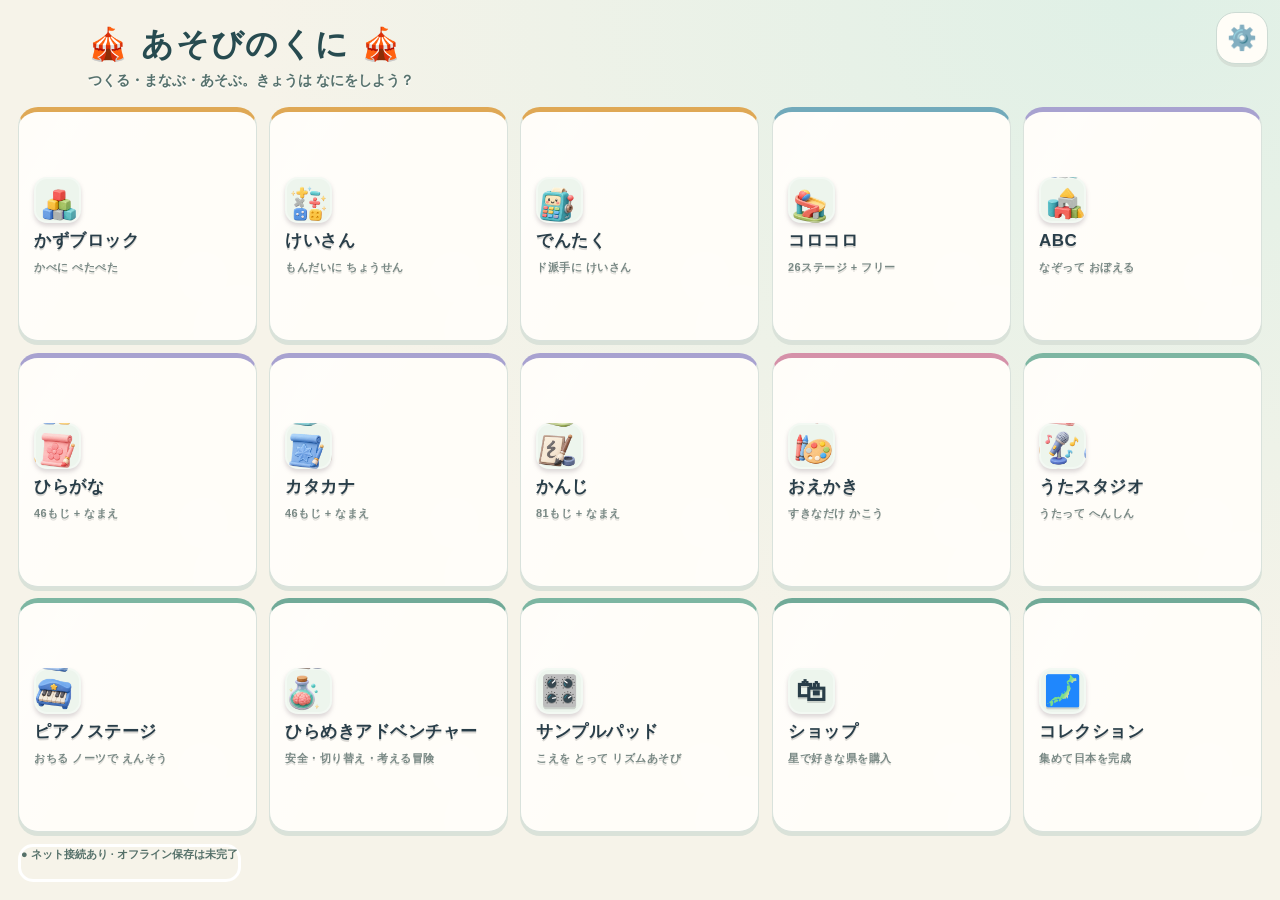
==== index.html @ 46c977f2 "Add files via upload 本体と音声を更新" ====
<!doctype html>
<html lang="ja">
<meta charset="utf-8">
<meta name="viewport" content="width=device-width,initial-scale=1,maximum-scale=1,user-scalable=no,viewport-fit=cover">
<meta name="apple-mobile-web-app-capable" content="yes">
<meta name="apple-mobile-web-app-status-bar-style" content="black-translucent">
<meta name="apple-mobile-web-app-title" content="あそびのくに">
<meta name="theme-color" content="#ff7a6e">
<link rel="manifest" href="manifest.webmanifest">
<link rel="apple-touch-icon" href="icon-180.png">
<link rel="icon" href="icon-192.png">
<title>あそびのくに</title>
<style>
*{margin:0;padding:0;box-sizing:border-box;-webkit-tap-highlight-color:transparent;-webkit-user-select:none;user-select:none;-webkit-touch-callout:none}
:root{--app-height:100dvh;--app-width:100vw}
html{width:100%;height:100%;overflow:hidden;background:#fdf6e3}
body{width:100%;height:100%;height:var(--app-height,100dvh);max-height:var(--app-height,100dvh);overflow:hidden;position:fixed;inset:0;touch-action:manipulation;background:#fdf6e3;
 font-family:"Hiragino Maru Gothic ProN","BIZ UDPGothic","Yu Gothic UI","Meiryo",sans-serif}
button{font-family:inherit;cursor:pointer}
canvas{touch-action:none}
.topbar,.stagerow,.art-side,.pn-songbar{touch-action:pan-x pan-y}
.cl-body,.ks-body,.uta-body,#oe-drawer,.kj-map-panel,.gallery-body,.brain-body{touch-action:pan-y}
.screen{position:absolute;inset:0;width:100%;height:100%;min-width:0;min-height:0;display:none;flex-direction:column;overflow:hidden}
.screen.active{display:flex}
/* ---- home ---- */
#scr-home{background:linear-gradient(160deg,#ffe082,#ffab91);align-items:center;justify-content:center;gap:18px}
.home-title{font-size:44px;color:#5d4037;font-weight:bold;text-shadow:0 3px 0 rgba(255,255,255,.8)}
.home-sub{font-size:19px;color:#6d4c37;font-weight:bold}
.home-grid{display:grid;grid-template-columns:repeat(4,1fr);gap:16px;width:min(940px,95%)}
@media(max-width:760px){.home-grid{grid-template-columns:1fr 1fr}}
.home-card{border:none;border-radius:24px;padding:18px 6px;font-size:19px;font-weight:bold;color:#fff;
 box-shadow:0 6px 0 rgba(0,0,0,.18);display:flex;flex-direction:column;align-items:center;gap:6px}
.home-card .big{font-size:44px;line-height:1.1}
.home-card:active{transform:translateY(4px);box-shadow:0 2px 0 rgba(0,0,0,.18)}
.home-settings{position:absolute;z-index:8;right:max(12px,env(safe-area-inset-right));top:max(12px,env(safe-area-inset-top));min-width:52px;min-height:52px;border:3px solid #fff;border-radius:19px;background:linear-gradient(#fff8c7,#ffc956);color:#66462d;font-size:24px;box-shadow:0 5px 0 #cf9630,0 9px 18px rgba(90,58,34,.18)}
.home-settings:active{transform:translateY(4px);box-shadow:0 1px 0 #cf9630}.settings-box{width:min(620px,94vw);max-height:90vh;overflow:auto;text-align:left}.settings-box h2{text-align:center;color:#654c78;margin-bottom:8px}.settings-lead{text-align:center;color:#7d7089;font-size:13px;margin-bottom:10px}.settings-row{display:grid;grid-template-columns:1fr auto;align-items:center;gap:12px;padding:12px 9px;border-top:1px solid #eadff0}.settings-row strong{display:block;color:#51445f;font-size:16px}.settings-row small{display:block;color:#8b7d94;margin-top:2px}.settings-toggle{min-width:132px;min-height:48px;border:3px solid #fff;border-radius:16px;background:linear-gradient(#e8ebef,#cbd1d9);color:#5b6070;font-weight:900;font-size:14px;box-shadow:0 4px 0 #9ba4b1}.settings-toggle.on{background:linear-gradient(#99f0d1,#4fc7a4);color:#174f45;box-shadow:0 4px 0 #2c9479}.settings-foot{text-align:center;margin-top:10px;color:#8b7d94;font-size:11px}.settings-actions{display:flex;justify-content:center;gap:8px;flex-wrap:wrap;margin-top:10px}
.home-net{position:absolute;z-index:8;left:max(10px,env(safe-area-inset-left));top:max(12px,env(safe-area-inset-top));min-height:38px;padding:7px 11px;border:3px solid #fff;border-radius:15px;background:rgba(255,255,255,.88);color:#426e67;font-size:11px;font-weight:900;box-shadow:0 4px 0 rgba(88,104,116,.2)}.home-net.offline{background:linear-gradient(#e9fbff,#aeeaf4);color:#315d72}.home-progress{position:absolute;z-index:4;right:6px;top:6px;padding:3px 7px;border:2px solid rgba(255,255,255,.88);border-radius:999px;background:rgba(49,31,77,.72);color:#fff778;font-size:10px;font-weight:900;text-shadow:none;box-shadow:0 2px 0 rgba(34,20,57,.28)}.home-card.recent{outline:5px solid #fff36a;outline-offset:2px}.home-card.recent:after{content:"つづき";z-index:5;width:auto;height:auto;right:auto;left:7px;bottom:6px;padding:3px 7px;border-radius:999px;background:#fff36a;color:#6a4074;font-size:10px;font-weight:900;text-shadow:none;box-shadow:0 2px 0 #c98a29}
.settings-parent{margin-top:11px;padding:13px;border:3px solid #e8dff0;border-radius:20px;background:linear-gradient(145deg,#fffdf5,#f5efff)}.settings-parent h3{color:#655077;text-align:center}.settings-parent p{margin:5px 0 10px;color:#82758f;font-size:12px;line-height:1.45}.settings-data-actions{display:flex;gap:8px;justify-content:center;flex-wrap:wrap}.settings-data-actions button{min-height:46px;padding:7px 12px;border:3px solid #fff;border-radius:15px;font-size:13px;font-weight:900;box-shadow:0 4px 0 #a9a0bc}.settings-data-save{background:linear-gradient(#a9f0df,#5fceb4);color:#285d55}.settings-data-load{background:linear-gradient(#ffe79c,#ffbd55);color:#704a27}.settings-data-load.ready{background:linear-gradient(#ff9fb4,#ff6886);color:#fff}.settings-data-status{min-height:18px;margin-top:9px;text-align:center;color:#755e85;font-size:11px;font-weight:800}.app-update{position:fixed;z-index:11000;left:50%;bottom:max(14px,env(safe-area-inset-bottom));display:flex;visibility:hidden;pointer-events:none;align-items:center;gap:10px;width:min(92vw,570px);padding:11px 13px;border:4px solid #fff;border-radius:22px;background:linear-gradient(135deg,#6550c9,#e45d9f);color:#fff;box-shadow:0 8px 0 #493592,0 18px 42px rgba(48,31,94,.38);transform:translate(-50%,140%);transition:transform .38s cubic-bezier(.2,.9,.25,1),visibility 0s linear .38s}.app-update.show{visibility:visible;pointer-events:auto;transform:translate(-50%,0);transition-delay:0s}.app-update strong{flex:1;font-size:14px;line-height:1.35}.app-update button{min-height:44px;padding:7px 13px;border:3px solid #fff;border-radius:15px;background:linear-gradient(#fff69a,#ffc64e);color:#654077;font-weight:900;box-shadow:0 3px 0 #b87524}
/* ---- common ---- */
.topbar{min-height:58px;display:flex;align-items:center;gap:10px;padding:6px 10px;flex-wrap:wrap;
 background:#fff;box-shadow:0 2px 6px rgba(0,0,0,.08);z-index:5}
.homebtn{font-size:24px;background:#ffd54f;border:none;border-radius:14px;padding:6px 14px;box-shadow:0 3px 0 rgba(0,0,0,.15)}
.homebtn:active{transform:translateY(2px);box-shadow:none}
.ttl{font-size:21px;font-weight:bold;color:#4e4237}
.spacer{flex:1}
.actbtn{border:none;border-radius:13px;padding:8px 13px;font-size:15px;font-weight:bold;background:#eceff1;box-shadow:0 3px 0 rgba(0,0,0,.12)}
.actbtn:active{transform:translateY(2px);box-shadow:none}
.stage{flex:1;position:relative;overflow:hidden}
canvas.fill{position:absolute;top:0;left:0;width:100%;height:100%;display:block}
.toolrow{display:flex;flex-wrap:wrap;gap:7px;padding:7px 9px;background:#fff;align-items:center;box-shadow:0 -2px 6px rgba(0,0,0,.06);z-index:5}
.tbtn{border:none;border-radius:14px;padding:6px 10px;font-size:13px;font-weight:bold;color:#555;background:#f1f3f4;
 box-shadow:0 3px 0 rgba(0,0,0,.10);display:flex;flex-direction:column;align-items:center;min-width:62px;line-height:1.2}
.tbtn .ico{font-size:23px}
.tbtn.sel{background:#ffd54f;color:#5d4037;outline:3px solid #ffa000}
.hidden{display:none!important}
/* ---- kazu ---- */
.kz-total{font-size:19px;color:#555;font-weight:bold}
#kz-num{font-size:30px;color:#e65100;padding:0 4px}
.expr{color:#8d6e63;font-size:15px;font-weight:bold}
.quizbtn{border:none;border-radius:14px;padding:9px 14px;font-size:16px;font-weight:bold;background:#ce93d8;color:#fff;box-shadow:0 3px 0 rgba(0,0,0,.15)}
.target{font-size:20px;color:#7b1fa2;font-weight:bold;min-width:10px}
/* ---- koro ---- */
.stars{font-size:21px;font-weight:bold;color:#f57f17}
.stagerow{display:flex;gap:7px;padding:6px 9px;background:#eef7fd;overflow-x:auto;align-items:center;z-index:4}
.stagechip{border:none;border-radius:12px;padding:8px 13px;font-size:14px;font-weight:bold;background:#fff;color:#456;box-shadow:0 2px 0 rgba(0,0,0,.1);white-space:nowrap}
.stagechip.sel{background:#ffd54f;outline:3px solid #ffa000;color:#5d4037}
/* ---- oekaki ---- */
.swatch{width:36px;height:36px;border-radius:50%;border:3px solid #fff;box-shadow:0 1px 3px rgba(0,0,0,.3)}
.swatch.sel{outline:4px solid #ff9800}
.szbtn{width:44px;height:44px;border-radius:12px;border:none;background:#f1f3f4;box-shadow:0 2px 0 rgba(0,0,0,.1);display:flex;align-items:center;justify-content:center}
.szbtn.sel{background:#ffd54f;outline:3px solid #ffa000}
.szdot{border-radius:50%;background:#555}
#oe-drawer{position:absolute;left:12px;right:12px;top:8px;background:#fff;border-radius:18px;box-shadow:0 8px 30px rgba(0,0,0,.25);
 padding:12px;display:grid;grid-template-columns:repeat(auto-fill,minmax(56px,1fr));gap:2px;max-height:72%;overflow-y:auto;touch-action:pan-y;z-index:10}
#oe-drawer button{font-size:33px;background:none;border:none;padding:5px;border-radius:10px}
#oe-drawer button:active{background:#ffe082}
/* ---- calc ---- */
.cl-body{flex:1;display:flex;flex-direction:column;align-items:center;justify-content:center;gap:14px;padding:12px;overflow-y:auto}
#cl-display{width:min(520px,94%);background:#263238;color:#aeea00;font-size:52px;font-weight:bold;text-align:right;
 padding:10px 18px;border-radius:16px;min-height:82px;font-variant-numeric:tabular-nums;overflow:hidden;letter-spacing:2px}
#cl-display.boom{animation:boom .55s}
@keyframes boom{0%{transform:scale(1)}30%{transform:scale(1.14) rotate(-2deg);color:#ffea00}60%{transform:scale(.95) rotate(2deg);color:#40c4ff}100%{transform:scale(1)}}
#cl-pad{display:grid;grid-template-columns:repeat(4,1fr);gap:10px;width:min(520px,94%)}
.clbtn{height:72px;font-size:33px;font-weight:bold;border:none;border-radius:16px;background:#fff;box-shadow:0 4px 0 rgba(0,0,0,.15);color:#37474f}
.clbtn:active{transform:translateY(3px);box-shadow:0 1px 0 rgba(0,0,0,.15)}
.clbtn.op{background:#ffb74d;color:#5d3a00}
.clbtn.eq{background:#66bb6a;color:#fff}
.clbtn.cl{background:#ef9a9a;color:#7f0000}
#cl-quiz{font-size:20px;font-weight:bold;color:#7b1fa2}
.shake{animation:shk .4s}
@keyframes shk{0%,100%{transform:translateX(0)}25%{transform:translateX(-7px)}75%{transform:translateX(7px)}}
/* ---- kazu quiz slots ---- */
.kz-slot{display:inline-block;width:20px;height:20px;border:2px dashed #ab47bc;border-radius:5px;margin:0 2px;vertical-align:-4px}
.kz-slot.on{background:#66bb6a;border:2px solid #388e3c}
.kz-over{color:#e53935;font-weight:bold}
/* ---- rush ---- */
#rush-instr{padding:10px 14px;font-size:26px;font-weight:bold;color:#fff;text-align:center;
 background:linear-gradient(90deg,#ef5350,#ff7043);text-shadow:0 2px 0 rgba(0,0,0,.15);line-height:1.3}
#rush-dom{position:absolute;top:0;left:0;right:0;bottom:0;display:flex;flex-direction:column;align-items:center;justify-content:center;gap:18px;padding:20px;pointer-events:none}
#rush-dom .rushrow{display:flex;flex-wrap:wrap;gap:16px;justify-content:center;pointer-events:none;max-width:92%}
.rushbtn{min-width:90px;min-height:88px;font-size:40px;font-weight:bold;border:none;border-radius:20px;background:#fff;
 box-shadow:0 5px 0 rgba(0,0,0,.15);color:#37474f;pointer-events:auto;padding:8px 16px}
.rushbtn:active{transform:translateY(3px);box-shadow:0 2px 0 rgba(0,0,0,.15)}
.rushbtn.ng{background:#eee;color:#bbb}
.rushbtn.okd{background:#a5d6a7;outline:4px solid #43a047}
.rushprompt{font-size:52px;font-weight:bold;color:#4e4237;text-align:center;pointer-events:none;line-height:1.3}
.rushprompt .shadowed{filter:brightness(0)}
#rush-bar{position:absolute;top:10px;left:50%;transform:translateX(-50%);width:56%;height:14px;background:#eee;border-radius:7px;overflow:hidden;pointer-events:none}
#rush-bar-in{height:100%;background:linear-gradient(90deg,#ffd54f,#ffb300);border-radius:7px;width:100%}
#rush-bar-lbl{position:absolute;top:6px;left:50%;transform:translateX(calc(-50% - 34%));font-size:13px;font-weight:bold;color:#b58900;pointer-events:none}
#rush-skip{position:absolute;right:14px;bottom:14px;z-index:6}
#rush-intro{position:absolute;top:0;left:0;right:0;bottom:0;display:flex;align-items:center;justify-content:center;
 background:rgba(255,255,255,.78);z-index:6;pointer-events:none}
#rush-intro-txt{font-size:42px;font-weight:bold;color:#d84315;text-align:center;line-height:1.4;padding:0 24px;
 animation:introzoom .75s;text-shadow:0 3px 0 rgba(255,255,255,.9)}
@keyframes introzoom{0%{transform:scale(.15) rotate(-6deg);opacity:0}55%{transform:scale(1.18) rotate(2deg);opacity:1}100%{transform:scale(1) rotate(0)}}
#rush-fb{position:absolute;top:50%;left:50%;transform:translate(-50%,-50%);font-size:130px;pointer-events:none;z-index:7;
 text-shadow:0 4px 12px rgba(0,0,0,.25);animation:fbpop .5s}
@keyframes fbpop{0%{transform:translate(-50%,-50%) scale(.3)}60%{transform:translate(-50%,-50%) scale(1.15)}100%{transform:translate(-50%,-50%) scale(1)}}
/* ---- keisan ---- */
.ks-body{flex:1;display:flex;flex-direction:column;align-items:center;justify-content:center;gap:20px;padding:16px;overflow-y:auto;touch-action:pan-y}
#ks-problem{font-size:62px;font-weight:bold;color:#4e4237;letter-spacing:4px}
#ks-answers{display:flex;gap:16px;flex-wrap:wrap;justify-content:center}
.ksbtn{width:112px;height:88px;font-size:40px;font-weight:bold;border:none;border-radius:20px;background:#fff;box-shadow:0 5px 0 rgba(0,0,0,.15);color:#37474f}
.ksbtn:active{transform:translateY(3px);box-shadow:0 2px 0 rgba(0,0,0,.15)}
.ksbtn.ok{background:#a5d6a7;outline:4px solid #43a047}
.ksbtn.ng{background:#eee;color:#bbb}
#ks-visual{display:flex;flex-wrap:wrap;gap:7px;max-width:680px;justify-content:center;align-items:center;min-height:30px}
.ks-sq{width:24px;height:24px;border-radius:5px;display:inline-block}
.ks-row{display:flex;gap:4px}
.ks-grp{display:flex;gap:4px;padding:5px;border:2px dashed #b8a;border-radius:9px}
/* ---- uta ---- */
.uta-body{flex:1;overflow-y:auto;-webkit-overflow-scrolling:touch;touch-action:pan-y;padding:14px;display:flex;flex-direction:column;gap:14px}
.uta-sec{background:#fff;border-radius:20px;padding:16px;box-shadow:0 3px 8px rgba(0,0,0,.07)}
.uta-sec h2{font-size:20px;color:#6a1b9a;margin-bottom:12px}
.rec-row{display:flex;align-items:center;gap:16px}
#rec-btn{width:86px;height:86px;border-radius:50%;font-size:36px;border:5px solid #ef9a9a;background:#ffebee;box-shadow:0 4px 0 rgba(0,0,0,.12)}
#rec-btn.recording{background:#ef5350;border-color:#b71c1c;animation:pulse 1s infinite}
@keyframes pulse{0%,100%{transform:scale(1)}50%{transform:scale(1.08)}}
#rec-state{font-size:17px;color:#444;font-weight:bold}
#rec-time{font-size:16px;color:#e53935;font-weight:bold;min-height:20px}
.takes{display:flex;flex-wrap:wrap;gap:8px;margin:12px 0 10px}
.take{border:none;border-radius:14px;padding:10px 14px;font-size:16px;background:#ede7f6;font-weight:bold;color:#4a3760;box-shadow:0 2px 0 rgba(0,0,0,.1)}
.take.sel{background:#ffd54f;outline:3px solid #ffa000}
.fx-row{display:flex;flex-wrap:wrap;gap:8px}
.fxbtn{border:none;border-radius:14px;padding:7px 12px;font-size:13px;font-weight:bold;color:#4a3760;background:#f3e5f5;
 box-shadow:0 3px 0 rgba(0,0,0,.1);display:flex;flex-direction:column;align-items:center;min-width:70px;line-height:1.25}
.fxbtn .ico{font-size:24px}
.fxbtn:active{transform:translateY(2px);box-shadow:none}
.fxbtn.stopbtn{background:#eceff1}
.songs{display:flex;flex-wrap:wrap;gap:10px}
.songbtn{border:none;border-radius:16px;padding:12px 16px;font-size:17px;font-weight:bold;color:#3f3b52;background:#e8eaf6;box-shadow:0 3px 0 rgba(0,0,0,.1)}
.songbtn.playing{background:#c5e1a5;outline:3px solid #7cb342}
.hint{font-size:13px;color:#999;margin-top:10px;line-height:1.6}
/* ---- overlays ---- */
.ovl{position:fixed;top:0;left:0;right:0;bottom:0;background:rgba(0,0,0,.55);display:flex;align-items:center;justify-content:center;z-index:80}
.ovl-box{background:#fff;border-radius:20px;padding:20px;max-width:88%;max-height:92%;display:flex;flex-direction:column;gap:14px;align-items:center}
.ovl-box p{font-size:16px;font-weight:bold;color:#555;text-align:center}
#save-img{max-width:100%;max-height:60vh;border:2px solid #ddd;border-radius:8px}
#fx-cv{position:fixed;top:0;left:0;z-index:60;pointer-events:none}
#flash{position:fixed;top:0;left:0;right:0;bottom:0;z-index:55;pointer-events:none;opacity:0;
 background:linear-gradient(45deg,#ff5252,#ffd740,#69f0ae,#40c4ff,#e040fb)}
#flash.go{animation:flashgo .55s}
@keyframes flashgo{0%{opacity:0}25%{opacity:.65}100%{opacity:0}}
.shakeit{animation:shakehard .5s}
@keyframes shakehard{0%,100%{transform:translate(0,0)}15%{transform:translate(-10px,6px) rotate(-1deg)}
 30%{transform:translate(9px,-7px) rotate(1deg)}45%{transform:translate(-8px,-5px)}
 60%{transform:translate(7px,6px) rotate(1deg)}75%{transform:translate(-5px,3px)}90%{transform:translate(4px,-3px)}}
.dice{display:inline-grid;grid-template-columns:repeat(3,20px);gap:7px;padding:14px;background:#fff;
 border:3px solid #37474f;border-radius:16px;box-shadow:0 3px 0 rgba(0,0,0,.15)}
.dice i{width:20px;height:20px;border-radius:50%;background:transparent}
.dice i.on{background:#37474f}
#gp-cursor{display:none;position:fixed;width:34px;height:34px;border:3px solid #ff5722;border-radius:50%;background:rgba(255,255,255,.35);z-index:99;pointer-events:none;left:0;top:0}
#gp-cursor.down{background:rgba(255,87,34,.55)}

/* ================================================================
   2026 UI refresh — iPad Air 2 / Safari 15 compatible
   ================================================================ */
:root{--cream:#fffaf0;--ink:#493c52;--sun:#ffd85c;--pink:#ff5f8f;--purple:#7357d9;--cyan:#45d7e8}
button{touch-action:manipulation;transition:transform .08s ease,filter .15s ease,box-shadow .08s ease}
button:focus{outline:4px solid rgba(255,193,7,.55);outline-offset:2px}

/* home: a playful park map rather than a flat menu */
#scr-home{overflow:hidden;gap:12px;padding:max(18px,env(safe-area-inset-top)) 20px max(18px,env(safe-area-inset-bottom));
 background:radial-gradient(circle at 9% 12%,rgba(255,255,255,.7) 0 42px,transparent 44px),radial-gradient(circle at 91% 88%,rgba(255,255,255,.48) 0 66px,transparent 68px),linear-gradient(155deg,#fff1a9 0%,#ffc997 52%,#ffaaa7 100%)}
#scr-home:before,#scr-home:after{content:"";position:absolute;border-radius:50%;pointer-events:none}
#scr-home:before{width:230px;height:230px;left:-95px;bottom:-105px;background:repeating-conic-gradient(from 10deg,rgba(255,255,255,.22) 0 12deg,transparent 12deg 26deg)}
#scr-home:after{width:190px;height:190px;right:-76px;top:-76px;border:28px solid rgba(255,255,255,.2);box-shadow:0 0 0 24px rgba(255,255,255,.08)}
.home-brand{position:relative;z-index:1;text-align:center;transform:rotate(-1deg)}
.home-title{display:inline-block;font-size:clamp(34px,5vw,50px);line-height:1;color:#56384d;letter-spacing:2px;
 text-shadow:0 3px 0 #fff,0 6px 0 rgba(140,73,64,.16);background:rgba(255,255,255,.58);border:3px solid rgba(255,255,255,.76);border-radius:26px;padding:9px 24px 11px;box-shadow:0 8px 20px rgba(139,75,73,.13)}
.home-sub{margin-top:8px;font-size:18px;color:#6d4050;text-shadow:0 2px 0 rgba(255,255,255,.65)}
.home-grid{position:relative;z-index:1;grid-template-columns:repeat(4,1fr);gap:13px;width:min(960px,97%)}
.home-card{position:relative;isolation:isolate;overflow:hidden;min-height:105px;border:3px solid rgba(255,255,255,.68);border-radius:25px;padding:10px 8px 12px;
 font-size:18px;letter-spacing:.5px;box-shadow:0 7px 0 rgba(87,54,68,.24),0 11px 20px rgba(115,65,73,.14);text-shadow:0 2px 0 rgba(0,0,0,.14)}
.home-card:before{content:"";position:absolute;z-index:-1;left:-45%;top:-70%;width:85%;height:240%;background:linear-gradient(90deg,transparent,rgba(255,255,255,.28),transparent);transform:rotate(28deg)}
.home-card:after{content:"";position:absolute;z-index:-1;width:92px;height:92px;border-radius:50%;right:-29px;bottom:-37px;background:rgba(255,255,255,.14);box-shadow:-36px -54px 0 -21px rgba(255,255,255,.16)}
.home-card .big{display:grid;place-items:center;width:52px;height:52px;font-size:36px;line-height:1;background:rgba(255,255,255,.24);border:2px solid rgba(255,255,255,.34);border-radius:18px;box-shadow:inset 0 2px 0 rgba(255,255,255,.34)}
.home-card .big{font-size:0;background-color:rgba(255,255,255,.2);background-image:url('home-mode-icons-v1.png');background-repeat:no-repeat;background-size:400% 400%;filter:drop-shadow(0 3px 2px rgba(61,42,68,.18))}
.home-card:nth-child(1) .big{background-position:0 0}.home-card:nth-child(2) .big{background-position:33.333% 0}.home-card:nth-child(3) .big{background-position:66.667% 0}.home-card:nth-child(4) .big{background-position:100% 0}
.home-card:nth-child(5) .big{background-position:0 33.333%}.home-card:nth-child(6) .big{background-position:33.333% 33.333%}.home-card:nth-child(7) .big{background-position:66.667% 33.333%}.home-card:nth-child(8) .big{background-position:100% 33.333%}
.home-card:nth-child(9) .big{background-position:0 66.667%}.home-card:nth-child(10) .big{background-position:33.333% 66.667%}.home-card:nth-child(11) .big{background-position:66.667% 66.667%}.home-card:nth-child(12) .big{background-position:100% 66.667%}
.home-card:nth-child(13) .big{background-position:0 100%}.home-card:nth-child(14) .big{background-position:33.333% 100%}
.card-name{display:block;font-size:18px;line-height:1.15}.card-sub{display:block;font-size:11px;opacity:.86;line-height:1.1}
.home-card[data-go="kazu"]{background:linear-gradient(145deg,#ff845f,#ff5e4f)!important}
.home-card[data-go="keisan"]{background:linear-gradient(145deg,#ffc13b,#f49b18)!important}
.home-card[data-go="calc"]{background:linear-gradient(145deg,#ff679a,#e93382)!important}
.home-card[data-go="koro"]{background:linear-gradient(145deg,#43cef2,#1ea5df)!important}
.home-card[data-go="abc"]{background:linear-gradient(145deg,#43c8bd,#249f9a)!important}
.home-card[data-go="hiragana"]{background:linear-gradient(145deg,#ff8bb7,#e95992)!important}
.home-card[data-go="katakana"]{background:linear-gradient(145deg,#6d9ff4,#4975d5)!important}
.home-card[data-go="kanji"]{background:linear-gradient(145deg,#a98b7e,#80675f)!important}
.home-card[data-go="oekaki"]{background:linear-gradient(145deg,#7bd77d,#4db45c)!important}
.home-card[data-go="uta"]{background:linear-gradient(145deg,#c261d5,#9a3eb6)!important}
.home-card[data-go="rush"]{min-height:66px;background:linear-gradient(90deg,#ff665e,#f23e64,#ff665e)!important;border-radius:22px;box-shadow:0 7px 0 #b92f4d,0 11px 20px rgba(148,37,64,.18)}
.home-card[data-go="rush"] .big{width:45px;height:45px;font-size:31px;border-radius:15px}
.home-card:active{transform:translateY(6px) scale(.985);box-shadow:0 1px 0 rgba(87,54,68,.25);filter:brightness(1.07)}

/* common controls: bigger touch targets and a shared toy-like language */
.topbar{min-height:64px;padding:max(7px,env(safe-area-inset-top)) max(12px,env(safe-area-inset-right)) 7px max(12px,env(safe-area-inset-left));
 border-bottom:2px solid rgba(255,255,255,.8);box-shadow:0 5px 16px rgba(72,54,68,.12);flex-wrap:nowrap}
.homebtn{min-width:58px;min-height:48px;display:grid;place-items:center;padding:4px 12px;background:linear-gradient(#ffe77b,#ffc942);border:2px solid #fff4bc;border-radius:17px;box-shadow:0 5px 0 #d59a25,0 7px 12px rgba(104,71,38,.13)}
.homebtn:active{transform:translateY(4px);box-shadow:0 1px 0 #d59a25}
.ttl{font-size:22px;color:var(--ink);white-space:nowrap;text-shadow:0 2px 0 rgba(255,255,255,.7)}
.actbtn,.quizbtn,.stagechip{min-height:44px;border:2px solid rgba(255,255,255,.7);box-shadow:0 4px 0 rgba(67,50,65,.16);font-size:15px}
.quizbtn{background:linear-gradient(#cc7dde,#a84cc2)}
.actbtn:active,.quizbtn:active,.stagechip:active,.tbtn:active{transform:translateY(3px);box-shadow:0 1px 0 rgba(67,50,65,.14)}
.toolrow,.stagerow{padding:9px 11px;gap:9px;background:rgba(255,255,255,.94);border-top:2px solid rgba(255,255,255,.8);box-shadow:0 -5px 16px rgba(72,54,68,.08)}
.tbtn{min-width:68px;min-height:54px;border:2px solid #fff;border-radius:17px;background:linear-gradient(#fff,#eef1f4);box-shadow:0 4px 0 #c7cbd0}
.tbtn.sel{background:linear-gradient(#ffe77b,#ffd04b);outline:3px solid #ffad2e}
.ovl{background:rgba(45,31,55,.65);-webkit-backdrop-filter:blur(4px);backdrop-filter:blur(4px)}
.ovl-box{border:4px solid rgba(255,255,255,.86);border-radius:28px;box-shadow:0 14px 50px rgba(44,27,52,.28)}
#scr-kazu{background:#fff8e7}#scr-koro{background:#eaf9ff}#scr-oekaki{background:#f1fbef}#scr-keisan{background:#fff8df}
#scr-abc,#scr-hiragana,#scr-katakana{background:#edfbf9}#scr-kanji{background:#fff5eb}#scr-uta{background:#faf0ff}#scr-rush{background:#fff3ee}

/* calculator: a ridiculous arcade super-weapon */
#scr-calc{overflow:hidden;background:radial-gradient(circle at 50% 42%,rgba(143,75,255,.4),transparent 34%),radial-gradient(circle at 9% 90%,rgba(255,51,150,.28),transparent 30%),linear-gradient(145deg,#10082e,#090d28 55%,#200829)}
#scr-calc:before{content:"";position:absolute;inset:-45%;pointer-events:none;background:repeating-conic-gradient(from 0deg at 50% 46%,transparent 0 5deg,rgba(255,255,255,.055) 5.3deg 5.7deg);animation:cl-rays 28s linear infinite}
#scr-calc:after{content:"＋  ×  ÷  −";position:absolute;left:2%;right:2%;bottom:2%;color:rgba(255,255,255,.045);font:900 90px/1 sans-serif;letter-spacing:10vw;text-align:center;white-space:nowrap;pointer-events:none}
@keyframes cl-rays{to{transform:rotate(360deg)}}
.cl-topbar{position:relative;background:linear-gradient(90deg,rgba(23,12,58,.96),rgba(77,25,105,.96))!important;border-bottom-color:rgba(91,238,255,.42);box-shadow:0 4px 25px rgba(0,0,0,.42)}
.cl-topbar .ttl{color:#fff;text-shadow:0 0 12px #ff4ca8,2px 2px 0 #5a258b}.cl-topbar #cl-quiz{color:#ffe95a;text-shadow:0 0 10px rgba(255,233,90,.65)}
.cl-body{position:relative;z-index:1;gap:9px;padding:10px 12px 13px;overflow:hidden}
.cl-machine{position:relative;width:min(590px,94%);padding:12px 16px 14px;border:3px solid rgba(255,255,255,.7);border-radius:28px;
 background:linear-gradient(145deg,#60419d,#24183f 45%,#421950);box-shadow:0 0 0 5px rgba(100,65,161,.65),0 0 0 7px rgba(80,234,255,.27),0 18px 45px rgba(0,0,0,.55),inset 0 0 30px rgba(192,112,255,.3)}
.cl-machine:before{content:"ばくれつ さんすう マシーン";position:absolute;top:-11px;left:50%;transform:translateX(-50%);width:54%;padding:5px 10px;text-align:center;color:#351340;background:linear-gradient(90deg,#ffe447,#fff69a,#ffe447);border-radius:12px;font-size:11px;font-weight:bold;letter-spacing:1px;box-shadow:0 3px 0 #c9901e}
.cl-machine:after{content:"";position:absolute;inset:8px;border:1px solid rgba(255,255,255,.12);border-radius:21px;pointer-events:none}
.cl-machine-top{display:flex;align-items:center;justify-content:space-between;margin:2px 2px 6px;color:#c7f9ff;font-size:12px;font-weight:bold;letter-spacing:1px}
#cl-combo{color:#ffe94a;text-shadow:0 0 9px #ff5ca8;font-size:14px}
.cl-status-row{display:flex;justify-content:space-between;align-items:center;margin:0 3px 5px;font-size:12px;font-weight:bold}
#cl-rank{display:inline-block;min-width:88px;padding:4px 11px;border-radius:12px;color:#24113d;background:linear-gradient(90deg,#56f0ff,#a5ffec);box-shadow:0 0 12px rgba(86,240,255,.5);text-align:center}
#cl-status{color:#ffeb5a;text-shadow:0 0 9px rgba(255,235,90,.65)}
.cl-screen{position:relative;overflow:hidden;border:3px solid #53ebff;border-radius:16px;background:linear-gradient(135deg,#071e29,#090a27);box-shadow:inset 0 0 32px rgba(26,209,244,.16),0 0 21px rgba(83,235,255,.35)}
#cl-expression{height:25px;padding:7px 16px 0;color:rgba(198,239,255,.65);font:700 13px/1 monospace;text-align:right;letter-spacing:1px}
#cl-display{position:relative;z-index:1;width:100%;min-height:75px;padding:1px 17px 8px;border-radius:0;background:transparent;color:#fff;font-size:clamp(44px,7vw,66px);line-height:1;font-family:"Arial Rounded MT Bold","Hiragino Maru Gothic ProN",sans-serif;text-shadow:0 0 8px #fff,0 0 20px #55ecff,3px 3px 0 #6424a5;box-shadow:none}
.cl-scan{position:absolute;z-index:2;left:0;right:0;top:-5px;height:2px;background:#7ff5ff;box-shadow:0 0 10px #7ff5ff;opacity:.5;animation:cl-scan 2.4s linear infinite}
@keyframes cl-scan{to{top:110%}}
#cl-power{height:9px;margin:7px 3px 9px;overflow:hidden;border:1px solid rgba(255,255,255,.38);border-radius:6px;background:#100a27}
#cl-power-in{display:block;width:14%;height:100%;border-radius:6px;background:linear-gradient(90deg,#4cecff,#ff53aa,#ffea4b);box-shadow:0 0 12px #ff53aa;transition:width .45s ease}
#cl-pad{position:relative;z-index:1;width:100%;gap:9px}
.clbtn{position:relative;height:61px;border:2px solid rgba(255,255,255,.38);border-radius:16px;background:linear-gradient(145deg,#493866,#241d3c);color:#fff;font-size:29px;text-shadow:0 2px 0 rgba(0,0,0,.4);box-shadow:inset 0 2px 1px rgba(255,255,255,.2),inset 0 -5px 0 rgba(0,0,0,.35),0 5px 9px rgba(0,0,0,.36)}
.clbtn:before{content:"";position:absolute;inset:5px;border:1px solid rgba(255,255,255,.1);border-radius:10px}
.clbtn:active{transform:translateY(4px) scale(.97);box-shadow:inset 0 3px 7px rgba(0,0,0,.58),0 1px 2px rgba(0,0,0,.3);filter:brightness(1.35)}
.clbtn.op{background:linear-gradient(145deg,#ff80c1,#e83291);color:#2e0924;border-color:#ffc8e5;box-shadow:inset 0 2px 2px rgba(255,255,255,.48),inset 0 -5px 0 #941454,0 5px 11px rgba(0,0,0,.38)}
.clbtn.eq{background:linear-gradient(145deg,#e9feff,#4ce5f4 65%,#18a9d2);color:#071e2a;border-color:#d5fdff;box-shadow:inset 0 2px 3px #fff,inset 0 -5px 0 #087fa7,0 0 18px rgba(76,229,244,.55)}
.clbtn.cl{background:linear-gradient(145deg,#ffe67d,#ffad36);color:#4c2500;border-color:#fff0a7;box-shadow:inset 0 2px 2px #fff,inset 0 -5px 0 #bd6b16}
.cl-tip{margin-top:8px;color:rgba(226,235,255,.62);font-size:11px;text-align:center;letter-spacing:1px}
#cl-praise{position:absolute;z-index:12;left:50%;top:46%;opacity:0;pointer-events:none;white-space:nowrap;color:#ffef49;font:900 clamp(52px,10vw,100px)/1 sans-serif;-webkit-text-stroke:3px #ff3c9b;text-shadow:6px 6px 0 #5d24aa,0 0 24px #fff;transform:translate(-50%,-50%) scale(.1) rotate(-12deg)}
#cl-praise.show{animation:cl-praise .9s ease-out both}
#cl-praise.mega{font-size:clamp(62px,12vw,120px)}
@keyframes cl-praise{0%{opacity:0;transform:translate(-50%,-50%) scale(.08) rotate(-15deg)}32%{opacity:1;transform:translate(-50%,-50%) scale(1.18) rotate(4deg)}68%{opacity:1;transform:translate(-50%,-50%) scale(.94) rotate(-3deg)}100%{opacity:0;transform:translate(-50%,-50%) scale(1.5) rotate(2deg)}}
#scr-calc.overdrive .cl-machine{animation:cl-machine-flash .72s ease-out}#scr-calc.overdrive:before{animation:cl-rays .5s linear infinite}
@keyframes cl-machine-flash{35%{filter:brightness(2) saturate(1.7);box-shadow:0 0 75px #fff,0 0 130px #ff3c9b}}
#cl-display.boom{animation:cl-boom .6s}
@keyframes cl-boom{0%{transform:scale(1)}28%{transform:scale(1.12) rotate(-2deg);color:#ffed48}58%{transform:scale(.93) rotate(2deg);color:#65f6ff}100%{transform:scale(1)}}

@media(max-width:760px){
 #scr-home{justify-content:flex-start;overflow-y:auto;touch-action:pan-y;padding-top:max(12px,env(safe-area-inset-top))}.home-grid{grid-template-columns:1fr 1fr}.home-card{min-height:92px}.home-title{font-size:34px}
 .topbar{gap:7px}.ttl{font-size:18px}.actbtn,.quizbtn{font-size:13px;padding:7px 9px}.cl-machine{width:min(560px,96%)}
 .home-net{top:max(7px,env(safe-area-inset-top));bottom:auto;width:34px;min-width:34px;min-height:34px;padding:3px;overflow:hidden;font-size:0;pointer-events:none}.home-net:before{content:"●";font-size:15px;color:#48a78d}.home-net.offline:before{color:#398bb1}
}
@media(max-height:700px) and (orientation:landscape){
 #scr-home{gap:8px;padding-top:10px;padding-bottom:10px}.home-title{font-size:35px;padding:6px 20px}.home-sub{font-size:15px;margin-top:4px}.home-grid{gap:9px}.home-card{min-height:82px;padding:6px 5px 8px}.home-card .big{width:42px;height:42px;font-size:29px}.card-name{font-size:16px}.card-sub{font-size:10px}.home-card[data-go="rush"]{min-height:54px}
 .cl-machine{padding-top:10px;padding-bottom:10px}.clbtn{height:54px}.cl-screen #cl-display{min-height:64px;font-size:48px}.cl-tip{display:none}
}
@media(prefers-reduced-motion:reduce){#scr-calc:before,.cl-scan{animation:none!important}}

/* 2026 festival world refresh */
.screen.active{animation:screen-pop .34s cubic-bezier(.2,.85,.25,1)}
@keyframes screen-pop{0%{opacity:0;transform:scale(.97)}100%{opacity:1;transform:scale(1)}}
#scr-home{background-image:linear-gradient(rgba(255,247,210,.08),rgba(255,178,156,.13)),url('home-world.webp');background-size:cover;background-position:center;justify-content:center}
#scr-home:before,#scr-home:after{display:none}
.home-brand{margin-top:-4px}.home-title{background:rgba(255,255,255,.78);border-color:#fff;box-shadow:0 8px 0 rgba(145,85,77,.14),0 14px 30px rgba(121,65,65,.15)}
.home-sub{display:table;margin:9px auto 0;padding:5px 15px;background:rgba(255,255,255,.7);border-radius:14px;color:#684051}
.home-grid{grid-template-columns:repeat(5,1fr);gap:12px;width:min(970px,97%)}
.home-card{min-height:109px;animation:card-bob 3.2s ease-in-out infinite;will-change:transform}
.home-card:nth-child(2n){animation-delay:-1.1s}.home-card:nth-child(3n){animation-delay:-2.1s}
@keyframes card-bob{0%,100%{transform:translateY(0) rotate(-.35deg)}50%{transform:translateY(-5px) rotate(.35deg)}}
.home-card[data-go="piano"]{background:linear-gradient(145deg,#7868e8,#4d43c6)!important}
.home-card[data-go="rush"]{grid-column:span 5;min-height:109px;border-radius:25px;box-shadow:0 7px 0 #b92f4d,0 11px 20px rgba(148,37,64,.18)}
.home-card[data-go="rush"] .big{width:52px;height:52px;font-size:36px;border-radius:18px}
.home-card:active{animation:none;transform:translateY(6px) scale(.96) rotate(0)}

/* clearer number-block mission card (absolute overlay: canvas size never shifts) */
.kz-guide{position:absolute;z-index:4;top:10px;left:50%;width:min(770px,94%);transform:translateX(-50%);display:grid;grid-template-columns:118px 1fr;gap:14px;align-items:center;padding:12px 16px;border:4px solid #fff;border-radius:24px;background:linear-gradient(135deg,rgba(255,255,255,.97),rgba(255,244,204,.97));box-shadow:0 9px 0 rgba(136,93,47,.18),0 15px 32px rgba(94,62,43,.2);pointer-events:none}
.kz-goal{display:flex;flex-direction:column;align-items:center;justify-content:center;color:#7b3aa7;font-size:13px;font-weight:bold;border-right:2px dashed #e3b9eb}
.kz-goal strong{font-size:52px;line-height:.95;color:#f45166;text-shadow:0 3px 0 #ffd1a9}.kz-goal span{margin-top:4px}
.kz-rule-title{font-size:20px;color:#5b3b67;font-weight:bold;line-height:1.35}.kz-rule-title em{color:#ef5a62;font-style:normal;font-size:25px}
.kz-slotrow{display:flex;align-items:center;gap:6px;margin:7px 0 5px;min-height:34px}.kz-slot{display:grid;width:31px;height:31px;margin:0;place-items:center;border:3px dashed #ab63c1;border-radius:9px;background:#fff;vertical-align:middle}.kz-slot.on{background:#68d67a;border:3px solid #2fa54a;box-shadow:inset 0 2px 0 rgba(255,255,255,.5)}.kz-slot.on:after{content:"✓";color:#fff;font-size:20px;font-weight:bold}.kz-slotplus{color:#7b3aa7;font-size:25px;font-weight:bold}.kz-rule-note{color:#765f78;font-size:13px;font-weight:bold;line-height:1.35}.kz-rule-note b{color:#e84c64}
.kz-action{background:linear-gradient(#fff,#e6f5f0);color:#426861}.kz-action:disabled{opacity:.42;filter:grayscale(.5);transform:none;box-shadow:0 3px 0 rgba(0,0,0,.08)}
.kz-status{position:absolute;z-index:3;left:50%;bottom:104px;max-width:88%;padding:8px 18px;border:3px solid rgba(255,255,255,.94);border-radius:999px;background:rgba(76,66,102,.86);color:#fff;font-size:14px;font-weight:900;text-align:center;box-shadow:0 5px 0 rgba(54,44,73,.22);transform:translateX(-50%);pointer-events:none}
.kz-status.good{background:rgba(37,156,105,.9)}.kz-status.near{background:rgba(224,122,36,.91)}
.kz-win{position:absolute;z-index:9;left:50%;top:52%;display:flex;flex-direction:column;align-items:center;justify-content:center;width:min(460px,82vw);min-height:190px;padding:22px;border:7px solid #fff;border-radius:42px;background:linear-gradient(145deg,#fff8a7,#ffb8dc 55%,#9eefff);color:#6e398b;text-align:center;box-shadow:0 12px 0 rgba(106,61,137,.24),0 24px 60px rgba(90,44,110,.3);pointer-events:none;animation:kz-win-pop .78s cubic-bezier(.15,.9,.25,1.18) both}
.kz-win strong{font-size:clamp(54px,11vw,92px);line-height:.9;color:#ef4e66;text-shadow:0 4px 0 #fff,0 8px 0 rgba(149,66,105,.2)}.kz-win span{margin-top:9px;font-size:clamp(24px,5vw,40px);font-weight:900}.kz-win small{margin-top:7px;font-size:16px;font-weight:900;color:#72547e}
@keyframes kz-win-pop{0%{opacity:0;transform:translate(-50%,-50%) scale(.15) rotate(-8deg)}58%{opacity:1;transform:translate(-50%,-50%) scale(1.1) rotate(2deg)}100%{opacity:1;transform:translate(-50%,-50%) scale(1) rotate(0)}}
.calm .kz-win{animation:kz-win-calm .25s ease both}@keyframes kz-win-calm{from{opacity:0}to{opacity:1}}

/* piano stage */
#scr-piano{overflow:hidden;background:#171027 url('piano-stage-art.webp') center/cover no-repeat}
#scr-piano:before{content:"";position:absolute;inset:0;background:radial-gradient(circle at 50% 28%,rgba(255,235,145,.12),transparent 31%),linear-gradient(to bottom,rgba(24,11,55,.08),rgba(14,8,29,.38));pointer-events:none;animation:pn-stage-glow 4.8s ease-in-out infinite alternate}
@keyframes pn-stage-glow{to{filter:saturate(1.16) brightness(1.08)}}
.pn-topbar{position:relative;background:linear-gradient(90deg,#4932a8,#8b4dc7)!important;border-bottom-color:rgba(255,232,95,.72)}
.pn-topbar .ttl{color:#fff;text-shadow:0 2px 0 #38237c,0 0 12px rgba(255,255,255,.4)}
.pn-body{position:relative;z-index:1;flex:1;display:flex;flex-direction:column;align-items:center;justify-content:center;gap:10px;padding:10px 14px 14px;overflow:hidden}
.pn-floating-notes{position:absolute;inset:0;pointer-events:none;overflow:hidden}.pn-floating-notes i{position:absolute;color:rgba(255,255,255,.16);font:900 42px/1 sans-serif;animation:pn-float 6s ease-in-out infinite}.pn-floating-notes i:nth-child(1){left:5%;top:15%}.pn-floating-notes i:nth-child(2){right:7%;top:25%;animation-delay:-2s}.pn-floating-notes i:nth-child(3){left:12%;bottom:12%;animation-delay:-4s}.pn-floating-notes i:nth-child(4){right:13%;bottom:10%;animation-delay:-1s}
@keyframes pn-float{0%,100%{transform:translateY(0) rotate(-8deg)}50%{transform:translateY(-28px) rotate(8deg)}}
.pn-songbar{position:relative;z-index:2;width:min(940px,98%);max-height:104px;display:flex;justify-content:center;flex-wrap:wrap;gap:7px;padding:8px 10px;overflow-y:auto;border:2px solid rgba(255,255,255,.42);border-radius:20px;background:rgba(25,18,74,.62);box-shadow:0 8px 22px rgba(13,9,49,.25);-webkit-overflow-scrolling:touch}
.pn-songbtn{min-height:42px;padding:7px 12px;border:2px solid rgba(255,255,255,.65);border-radius:15px;background:linear-gradient(#fff,#e8e6ff);color:#4b3d87;font-size:13px;font-weight:bold;box-shadow:0 4px 0 #28206f}
.pn-songbtn.sel{color:#5f3200;background:linear-gradient(#fff49b,#ffd650);outline:3px solid rgba(255,239,89,.38);transform:translateY(-2px);box-shadow:0 6px 0 #a36a14,0 0 20px rgba(255,225,68,.55)}
.pn-console{position:relative;z-index:2;width:min(900px,96%);padding:12px 16px 16px;border:4px solid rgba(255,255,255,.75);border-radius:30px;background:linear-gradient(145deg,#ff74b5,#9c52c5 48%,#5a48b6);box-shadow:0 0 0 6px rgba(56,38,137,.7),0 18px 48px rgba(10,7,46,.46),inset 0 0 30px rgba(255,255,255,.24)}
.pn-console:before{content:"おしても すべらせても おとがなるよ!";position:absolute;top:-13px;left:50%;transform:translateX(-50%);padding:5px 25px;border:3px solid #fff;border-radius:16px;background:linear-gradient(90deg,#56e8f3,#fff,#56e8f3);color:#44317a;font-size:13px;font-weight:bold;white-space:nowrap;box-shadow:0 4px 0 #2a9bad}
.pn-info{display:grid;grid-template-columns:minmax(120px,1fr) minmax(220px,2fr) minmax(90px,1fr);align-items:center;gap:10px;margin:3px 3px 9px;color:#fff;font-weight:bold}.pn-info strong{font-size:18px;color:#fff36e;text-shadow:0 2px 0 #7a327d}.pn-info span{text-align:center;font-size:14px}.pn-info b{text-align:right;color:#d8fbff}
.pn-progress{height:9px;overflow:hidden;border:1px solid rgba(255,255,255,.52);border-radius:8px;background:rgba(24,14,79,.64);margin-bottom:10px}.pn-progress i{display:block;width:0;height:100%;border-radius:8px;background:linear-gradient(90deg,#58f0ff,#fff65a,#ff7ebf);box-shadow:0 0 12px #fff;transition:width .3s ease}
.pn-keys{position:relative;height:255px;display:flex;padding:0 7px 7px;border-radius:16px;background:linear-gradient(#34256f,#211755);box-shadow:inset 0 6px 8px rgba(0,0,0,.35);touch-action:none}
.pn-key{touch-action:none;font-family:inherit;font-weight:bold}.pn-key.white{position:relative;flex:1;height:100%;border:2px solid #c9c5dd;border-radius:0 0 14px 14px;background:linear-gradient(90deg,#eeeaf6,#fff 22%,#fff 76%,#ddd9ea);color:#786c98;font-size:23px;padding-top:175px;box-shadow:inset 0 -8px 0 #c7c3d8,0 6px 0 rgba(0,0,0,.28)}
.pn-key.white:first-child{border-radius:11px 0 14px 14px}.pn-key.white:nth-child(15){border-radius:0 11px 14px 14px}
.pn-key.black{position:absolute;z-index:3;top:0;width:5.8%;height:58%;border:2px solid #110b2e;border-radius:0 0 10px 10px;background:linear-gradient(90deg,#20173f,#47366d 48%,#160e34);box-shadow:inset 0 -7px 0 #0c0821,0 7px 8px rgba(0,0,0,.38)}
.pn-key:active,.pn-key.hit{transform:translateY(6px);filter:brightness(1.13)}
.pn-key.next{z-index:4;animation:pn-next .7s ease-in-out infinite alternate;background:linear-gradient(#fffbd0,#fff,#9ff6ff);box-shadow:inset 0 -8px 0 #72cadb,0 0 22px 8px #fff35d,0 0 44px 15px rgba(78,241,255,.72)}
.pn-key.next:before{content:"つぎ!";position:absolute;left:50%;top:48%;transform:translate(-50%,-50%);padding:6px 8px;border-radius:12px;background:#ff4f9a;color:#fff;font-size:15px;text-shadow:0 1px 0 #8b164f;box-shadow:0 4px 0 #9f1a5c;white-space:nowrap}.pn-key.next.ready:before{content:"いま!";background:#ff9f24;box-shadow:0 4px 0 #b95b12}.pn-key.next.chord:before{content:"つぎの わおん";background:#6a52e8;box-shadow:0 4px 0 #342584}.pn-key.next.chord.ready:before{content:"いっしょ!"}
@keyframes pn-next{to{filter:brightness(1.18);transform:translateY(-3px)}}
.pn-key.wrong{animation:pn-wrong .35s}@keyframes pn-wrong{25%{transform:translateX(-6px)}75%{transform:translateX(6px)}}
.pn-key-label{position:absolute;left:0;right:0;bottom:18px;text-align:center}.pn-key-label small{display:block;font-size:10px;color:#aaa0bd;margin-top:3px}
.pn-complete{position:absolute;z-index:12;left:50%;top:52%;opacity:0;pointer-events:none;white-space:nowrap;color:#fff45d;font:900 clamp(56px,10vw,104px)/1 sans-serif;-webkit-text-stroke:3px #ff3f99;text-shadow:7px 7px 0 #4a2a9e,0 0 25px #fff;transform:translate(-50%,-50%) scale(.1) rotate(-9deg)}
.pn-complete.go{animation:pn-complete 1.15s ease-out both}@keyframes pn-complete{0%{opacity:0;transform:translate(-50%,-50%) scale(.1) rotate(-12deg)}32%{opacity:1;transform:translate(-50%,-50%) scale(1.12) rotate(3deg)}72%{opacity:1;transform:translate(-50%,-50%) scale(.96) rotate(-2deg)}100%{opacity:0;transform:translate(-50%,-50%) scale(1.45) rotate(5deg)}}
.pn-result{position:absolute;z-index:25;left:50%;top:52%;display:grid;grid-template-columns:auto 1fr;align-items:center;gap:10px 20px;width:min(560px,90vw);padding:20px 24px;border:7px solid #fff;border-radius:36px;background:linear-gradient(145deg,#fff7a5,#ffb7dc 55%,#9eeeff);color:#5d3f78;box-shadow:0 12px 0 rgba(73,48,132,.35),0 24px 55px rgba(18,10,59,.48);transform:translate(-50%,-50%);animation:pn-result-in .55s cubic-bezier(.17,.9,.25,1.2) both}.pn-result.hidden{display:none}.pn-result-rank{grid-row:span 2;min-width:132px;text-align:center}.pn-result-rank strong{display:block;color:#fff;font-size:72px;line-height:1;-webkit-text-stroke:3px #744299;text-shadow:0 6px 0 #744299,0 0 18px #fff}.pn-result-rank span{display:block;margin-top:8px;font-size:15px;font-weight:900}.pn-result-copy h2{font-size:26px;color:#6d3d88}.pn-result-copy p{margin-top:5px;font-size:15px;font-weight:900;line-height:1.45}.pn-result-stats{display:flex;gap:7px;flex-wrap:wrap;grid-column:1/-1}.pn-result-stats span{flex:1;min-width:105px;padding:8px 10px;border:3px solid #fff;border-radius:15px;background:rgba(255,255,255,.7);font-size:13px;font-weight:900;text-align:center}.pn-result-actions{display:flex;justify-content:center;gap:9px;grid-column:1/-1}.pn-result-actions button{min-height:48px;padding:8px 15px;border:4px solid #fff;border-radius:17px;font-weight:900;box-shadow:0 4px 0 rgba(74,48,112,.3)}#pn-result-retry{background:linear-gradient(#fff78f,#ffc548);color:#67416d}#pn-result-close{background:linear-gradient(#c5fff2,#65d7bd);color:#2e665c}.pn-song-best{display:inline-block;margin-left:5px;padding:2px 5px;border-radius:999px;background:#6d4aaa;color:#fff568;font-size:10px}
@keyframes pn-result-in{from{opacity:0;transform:translate(-50%,-42%) scale(.55) rotate(-4deg)}to{opacity:1;transform:translate(-50%,-50%) scale(1) rotate(0)}}

@media(max-width:800px){.home-grid{grid-template-columns:repeat(4,1fr)}.home-card[data-go="piano"],.home-card[data-go="rush"]{grid-column:span 2}.kz-guide{grid-template-columns:94px 1fr}.kz-goal strong{font-size:44px}.pn-songbtn{font-size:12px;padding:6px 9px}.pn-keys{height:275px}.pn-key.white{padding-top:195px}}
@media(max-width:560px){.home-grid{grid-template-columns:1fr 1fr}.home-card[data-go="piano"],.home-card[data-go="rush"]{grid-column:span 2}.pn-info{grid-template-columns:1fr}.pn-info strong,.pn-info span,.pn-info b{text-align:center}.pn-keys{height:230px}.pn-key.white{font-size:16px;padding-top:160px}.kz-guide{grid-template-columns:1fr;text-align:center}.kz-goal{border-right:0;border-bottom:2px dashed #e3b9eb;padding-bottom:6px}.kz-slotrow{justify-content:center}}
@media(max-height:700px) and (orientation:landscape){.home-grid{grid-template-columns:repeat(5,1fr)}.home-card{min-height:84px}.home-card[data-go="rush"]{min-height:84px}.pn-body{gap:7px;padding-top:7px}.pn-songbar{padding:5px 8px}.pn-songbtn{min-height:34px;padding:4px 8px;font-size:11px}.pn-console{padding:9px 13px 12px}.pn-keys{height:205px}.pn-key.white{padding-top:135px}.pn-info{margin-bottom:5px}.kz-guide{top:6px;padding:8px 13px}.kz-goal strong{font-size:40px}.kz-rule-title{font-size:17px}.kz-slotrow{margin:4px 0}.kz-rule-note{font-size:11px}}
@media(max-width:620px){#scr-kazu>.topbar{gap:5px;padding:5px 6px}#scr-kazu>.topbar .ttl{font-size:16px}#scr-kazu>.topbar .actbtn,#scr-kazu>.topbar .quizbtn{padding:7px 9px;font-size:12px}.kz-total{font-size:12px}#kz-num{font-size:22px}.kz-status{bottom:149px;font-size:12px;padding:7px 12px}}
@media(prefers-reduced-motion:reduce){.home-card,.pn-floating-notes i,.pn-key.next,#scr-piano:before{animation:none!important}}
body.calm .home-card,body.calm .pn-floating-notes i,body.calm #scr-piano:before,body.calm #scr-calc:before,body.calm .cl-scan,body.calm #scr-rush:before,body.calm #rush-intro:before,body.calm #rush-fb .rush-fb-art,body.calm .rush-fb-pals img{animation:none!important}body.calm #flash{display:none!important}body.calm .shake{animation:none!important}

/* 2026 v14 — every room gets its own picture-book world */
#scr-kazu,#scr-keisan{background:linear-gradient(rgba(255,250,232,.36),rgba(255,244,218,.36)),url('mode-math.webp') center/cover no-repeat}
#scr-koro{background:linear-gradient(rgba(224,248,255,.26),rgba(211,244,255,.26)),url('mode-motion.webp') center/cover no-repeat}
#scr-abc{background:linear-gradient(rgba(239,255,247,.28),rgba(248,255,239,.32)),url('mode-learning.webp') center/cover no-repeat}
#scr-hiragana{background:linear-gradient(rgba(255,235,247,.34),rgba(255,250,224,.34)),url('mode-learning.webp') center/cover no-repeat}
#scr-katakana{background:linear-gradient(rgba(229,242,255,.34),rgba(236,255,252,.34)),url('mode-learning.webp') center/cover no-repeat}
#scr-kanji{background:#f8e9ba url('kanji-studio-art.webp') center/cover no-repeat}
#scr-oekaki,#scr-uta{background:linear-gradient(rgba(255,241,249,.3),rgba(247,235,255,.3)),url('mode-creative.webp') center/cover no-repeat}
#scr-kazu>.topbar,#scr-keisan>.topbar,#scr-koro>.topbar,#scr-oekaki>.topbar,#scr-abc>.topbar,#scr-hiragana>.topbar,#scr-katakana>.topbar,#scr-kanji>.topbar,#scr-uta>.topbar{
 background:rgba(255,255,255,.84)!important;-webkit-backdrop-filter:blur(10px);backdrop-filter:blur(10px);border-bottom:3px solid rgba(255,255,255,.92);box-shadow:0 7px 24px rgba(84,67,99,.16)}
#scr-kazu>.topbar{border-bottom-color:#ffbf79}#scr-keisan>.topbar{border-bottom-color:#ffd45b}#scr-koro>.topbar{border-bottom-color:#61d6ee}
#scr-oekaki>.topbar{border-bottom-color:#ff8ac0}#scr-abc>.topbar{border-bottom-color:#6fd6c3}#scr-hiragana>.topbar{border-bottom-color:#ff82b2}#scr-katakana>.topbar{border-bottom-color:#6b9cec}#scr-kanji>.topbar{border-bottom-color:#9fdec3}#scr-uta>.topbar{border-bottom-color:#d99be8}
#scr-kazu .stage,#scr-koro .stage,#scr-oekaki .stage,#scr-abc .stage,#scr-hiragana .stage,#scr-katakana .stage,#scr-kanji .stage,#scr-rush .stage{
 margin:10px 12px;border:4px solid rgba(255,255,255,.92);border-radius:27px;box-shadow:0 11px 0 rgba(69,51,76,.12),0 18px 36px rgba(54,47,75,.18);background:rgba(255,255,255,.72);overflow:hidden}
#scr-kazu canvas,#scr-koro canvas,#scr-oekaki canvas,#scr-abc canvas,#scr-hiragana canvas,#scr-katakana canvas,#scr-kanji canvas,#scr-rush canvas{border-radius:22px}
#scr-kazu .kz-total,#scr-koro .stars,#scr-keisan .stars{padding:5px 10px;border-radius:13px;background:rgba(255,255,255,.72);box-shadow:inset 0 0 0 2px rgba(255,255,255,.8)}
#scr-koro .stagerow,#scr-koro .toolrow,#scr-oekaki .toolrow{margin:0 12px 9px;border:3px solid rgba(255,255,255,.9);border-radius:20px;background:rgba(255,255,255,.86);box-shadow:0 7px 18px rgba(48,75,90,.13)}
#scr-koro .stagechip,#scr-koro .tbtn{background:linear-gradient(#fff,#e4f9ff);border-color:#fff;box-shadow:0 4px 0 #9acfd9}
#scr-koro .stagechip.sel,#scr-koro .tbtn.sel{background:linear-gradient(#fff7a2,#ffd34d);box-shadow:0 4px 0 #d49b25}
#oe-stage{background:rgba(255,255,255,.88)!important;box-shadow:0 11px 0 rgba(126,70,111,.13),0 18px 38px rgba(96,52,91,.2)!important}
#scr-oekaki .tbtn{background:linear-gradient(#fff,#ffeaf4);box-shadow:0 4px 0 #e8adc8}.swatch{box-shadow:0 3px 0 rgba(91,50,79,.18),0 4px 10px rgba(76,45,74,.14)}
#scr-abc .stage,#scr-hiragana .stage,#scr-katakana .stage{background:rgba(255,255,250,.78);box-shadow:0 11px 0 rgba(65,109,92,.12),0 18px 38px rgba(54,93,81,.17)}
#scr-kanji .stage{background:rgba(255,253,242,.68);box-shadow:0 11px 0 rgba(111,80,34,.14),0 18px 38px rgba(75,54,28,.2);-webkit-backdrop-filter:blur(2px);backdrop-filter:blur(2px)}
.kj-word-card{position:absolute;z-index:15;left:18px;bottom:16px;display:grid;grid-template-columns:auto 1fr;grid-template-rows:auto auto;column-gap:11px;align-items:center;max-width:min(470px,58%);padding:10px 15px 11px 11px;border:5px solid #fff;border-radius:24px;background:linear-gradient(145deg,rgba(255,255,255,.97),rgba(255,244,190,.96));color:#65452b;box-shadow:0 7px 0 #c99538,0 13px 26px rgba(80,56,26,.22);-webkit-backdrop-filter:blur(6px);backdrop-filter:blur(6px)}.kj-word-card.hidden{display:none}.kj-word-speak{grid-row:1/3;width:54px;height:54px;border:4px solid #fff;border-radius:18px;background:linear-gradient(#a8f0ff,#54ccea);color:#24586b;font-size:24px;box-shadow:0 5px 0 #3c99b0}.kj-word-speak:active{transform:translateY(4px);box-shadow:0 1px 0 #3c99b0}.kj-word-title{font-size:clamp(16px,2.4vw,22px);font-weight:900;line-height:1.25}.kj-word-sentence{margin-top:3px;color:#846d54;font-size:clamp(12px,1.75vw,16px);font-weight:800;line-height:1.3}
.kj-stroke-spark{position:absolute;z-index:14;right:22px;bottom:21px;padding:10px 18px;border:5px solid #fff;border-radius:22px;background:linear-gradient(145deg,#9cf3bf,#43cd83);color:#175d3d;font-size:19px;font-weight:900;box-shadow:0 7px 0 #26935c,0 12px 24px rgba(35,130,82,.24);pointer-events:none;animation:kj-stroke-pop .55s cubic-bezier(.18,1.3,.25,1) both}.kj-stroke-spark.hidden{display:none}@keyframes kj-stroke-pop{from{opacity:0;transform:scale(.3) rotate(-8deg)}55%{opacity:1;transform:scale(1.12) rotate(2deg)}to{opacity:0;transform:scale(1.25)}}
.kj-next-stage{position:absolute;z-index:24;left:50%;top:61%;display:grid;grid-template-columns:1fr auto;grid-template-rows:auto auto;align-items:center;min-width:min(390px,82%);padding:13px 20px 15px 26px;border:7px solid #fff;border-radius:32px;background:linear-gradient(135deg,#fff86c,#ffbf3d 48%,#ff6d8f);color:#713b28;text-align:left;box-shadow:0 10px 0 #bd5a37,0 18px 42px rgba(111,47,43,.35),0 0 0 10px rgba(255,239,79,.28);transform:translate(-50%,-50%);animation:kj-next-arrive .75s cubic-bezier(.16,1.25,.24,1) both,kj-next-glow 1.25s .75s ease-in-out infinite alternate}.kj-next-stage:before,.kj-next-stage:after{position:absolute;color:#fff;text-shadow:0 0 10px #ff4e9b,0 0 18px #ffd936;font-size:31px;pointer-events:none;animation:kj-next-star 1.1s ease-out infinite}.kj-next-stage:before{content:'✦';left:-25px;top:-22px}.kj-next-stage:after{content:'★';right:-25px;bottom:-20px;animation-delay:.35s}.kj-next-stage span{grid-column:1;color:#a6532e;font-size:15px;font-weight:900;letter-spacing:.06em}.kj-next-stage strong{grid-column:1;font-size:clamp(25px,4vw,39px);font-weight:900;line-height:1.05;text-shadow:0 2px 0 #fff}.kj-next-stage b{grid-column:2;grid-row:1/3;margin-left:15px;color:#fff;font-size:47px;text-shadow:0 4px 0 #b7435f}.kj-next-stage:active{animation:none;transform:translate(-50%,-43%);box-shadow:0 3px 0 #bd5a37,0 8px 18px rgba(111,47,43,.28)}
@keyframes kj-next-arrive{0%{opacity:0;transform:translate(-50%,-20%) scale(.12) rotate(-10deg)}55%{opacity:1;transform:translate(-50%,-56%) scale(1.16) rotate(3deg)}76%{transform:translate(-50%,-48%) scale(.94) rotate(-2deg)}100%{opacity:1;transform:translate(-50%,-50%) scale(1) rotate(0)}}@keyframes kj-next-glow{to{filter:brightness(1.12) saturate(1.15);box-shadow:0 10px 0 #bd5a37,0 19px 45px rgba(111,47,43,.38),0 0 30px 13px rgba(255,229,62,.6)}}@keyframes kj-next-star{0%,100%{opacity:.35;transform:scale(.7) rotate(-15deg)}50%{opacity:1;transform:scale(1.35) rotate(15deg)}}
.kj-map-overlay{position:absolute;z-index:40;inset:0;display:flex;align-items:center;justify-content:center;padding:14px;background:rgba(60,42,39,.58);-webkit-backdrop-filter:blur(8px);backdrop-filter:blur(8px);animation:kj-map-fade .25s ease-out}.kj-map-overlay.hidden{display:none}.kj-map-panel{position:relative;width:min(900px,96%);max-height:95%;overflow:auto;padding:16px 18px 20px;border:7px solid #fff;border-radius:34px;background:linear-gradient(155deg,#fffce5,#eafff5);box-shadow:0 19px 55px rgba(46,31,24,.38),0 0 0 9px rgba(255,224,92,.32);animation:kj-map-open .48s cubic-bezier(.18,1.18,.28,1) both}.kj-map-head{display:flex;align-items:center;gap:13px;margin-bottom:13px;color:#60452f}.kj-map-head strong{font-size:clamp(25px,4vw,39px)}.kj-map-count{padding:7px 13px;border-radius:999px;background:#ffda55;color:#6c431c;font-size:15px;font-weight:900;box-shadow:0 4px 0 #c9982e}.kj-map-close{margin-left:auto;width:50px;height:50px;border:4px solid #fff;border-radius:50%;background:#ff6e7f;color:#fff;font-size:24px;font-weight:900;box-shadow:0 5px 0 #bd4154}.kj-map-grid{display:grid;grid-template-columns:repeat(10,1fr);gap:8px}.kj-map-tile{position:relative;min-width:0;min-height:62px;padding:4px 2px 5px;border:4px solid #fff;border-radius:16px;background:linear-gradient(#fff,#edf7f3);color:#615343;box-shadow:0 5px 0 #b7c9c2;font-weight:900}.kj-map-tile strong{display:block;font-size:27px;line-height:1}.kj-map-tile small{display:block;overflow:hidden;margin-top:4px;color:#8c7c69;font-size:9px;white-space:nowrap;text-overflow:ellipsis}.kj-map-tile i{position:absolute;right:-4px;top:-8px;font-style:normal;font-size:19px;filter:drop-shadow(0 2px 1px rgba(116,76,15,.25))}.kj-map-tile.done{background:linear-gradient(#fffbd0,#b8f4c9);box-shadow:0 5px 0 #5dbd7d}.kj-map-tile.now{z-index:2;outline:5px solid #ffb52f;background:linear-gradient(#fff6a5,#ffd45d);color:#6d3d1e;box-shadow:0 7px 0 #c48220;transform:translateY(-2px)}
.kj-map-tile.phrase{grid-column:span 2;background:linear-gradient(135deg,#fff5ad,#ffd5ef);box-shadow:0 5px 0 #ca83aa}.kj-map-tile.phrase strong{font-size:16px;line-height:1.15}
@keyframes kj-map-fade{from{opacity:0}to{opacity:1}}@keyframes kj-map-open{from{opacity:0;transform:scale(.6) rotate(-4deg)}70%{transform:scale(1.03) rotate(1deg)}to{opacity:1;transform:none}}
#kr-map-btn{background:linear-gradient(#bff7ff,#61d7ee);color:#245e70;box-shadow:0 4px 0 #3297ad}.kr-map-panel{background:linear-gradient(155deg,#eaffff,#fffbdc);box-shadow:0 19px 55px rgba(27,55,68,.38),0 0 0 9px rgba(86,218,241,.3)}.kr-map-grid{display:grid;grid-template-columns:repeat(7,1fr);gap:10px}.kr-map-tile{position:relative;min-width:0;min-height:78px;padding:8px 5px 7px;border:4px solid #fff;border-radius:19px;background:linear-gradient(150deg,#fff,#dff7ff);color:#315a6b;box-shadow:0 6px 0 #83bdcd;font-weight:900}.kr-map-tile strong{display:block;font-size:29px;line-height:1}.kr-map-tile small{display:block;overflow:hidden;margin-top:6px;color:#66808a;font-size:10px;line-height:1.15;white-space:nowrap;text-overflow:ellipsis}.kr-map-tile i{position:absolute;right:-5px;top:-9px;font-style:normal;font-size:21px;filter:drop-shadow(0 2px 1px rgba(76,66,22,.25))}.kr-map-tile.done{background:linear-gradient(#fffbd2,#aaf2c5);box-shadow:0 6px 0 #54b87a}.kr-map-tile.hard{background:linear-gradient(150deg,#fff2c9,#ffd18b);color:#824a23;box-shadow:0 6px 0 #d78b3c}.kr-map-tile.hard:before{content:'🔥';position:absolute;left:-5px;top:-9px;font-size:18px}.kr-map-tile.now{z-index:2;outline:5px solid #ff4f91;background:linear-gradient(#fff793,#ffca4c);color:#6e3c22;box-shadow:0 8px 0 #c47a25;transform:translateY(-3px)}.kr-map-tile.free{background:linear-gradient(150deg,#e9dcff,#bfa3ef);color:#533e7c;box-shadow:0 6px 0 #8064b3}
@media(max-width:700px){.kj-word-card{left:9px;bottom:9px;max-width:64%;padding:7px 10px 8px 7px}.kj-word-speak{width:45px;height:45px;font-size:20px}.kj-stroke-spark{right:9px;bottom:9px;font-size:15px;padding:8px 12px}.kj-next-stage{top:59%;min-width:76%;padding:10px 15px 12px 20px}.kj-map-panel{padding:12px 11px 15px}.kj-map-grid{grid-template-columns:repeat(8,1fr);gap:6px}.kj-map-tile{min-height:55px}.kj-map-tile strong{font-size:23px}.kj-map-tile small{display:none}}
@media(max-width:700px){.kr-map-grid{grid-template-columns:repeat(5,1fr);gap:7px}.kr-map-tile{min-height:62px}.kr-map-tile strong{font-size:24px}.kr-map-tile small{font-size:8px}}
#scr-abc .stagechip,#scr-hiragana .stagechip,#scr-katakana .stagechip,#scr-kanji .stagechip{background:linear-gradient(#fff,#e5fff8);box-shadow:0 4px 0 #9ccfc2}.stagechip.sel{background:linear-gradient(#fff38b,#ffd450)!important;box-shadow:0 4px 0 #c99722!important}
.ks-body{position:relative;justify-content:flex-start;padding:18px 20px 24px;overflow-y:auto;-webkit-overflow-scrolling:touch;background:radial-gradient(circle at 50% 40%,rgba(255,255,255,.7),transparent 62%)}
#ks-problem{min-width:min(560px,92%);padding:18px 42px;text-align:center;border:5px solid #fff;border-radius:34px;background:linear-gradient(145deg,rgba(255,255,255,.96),rgba(255,245,190,.94));color:#653d64;font-size:clamp(45px,8vw,68px);text-shadow:0 3px 0 #fff;box-shadow:0 10px 0 rgba(171,113,38,.18),0 17px 35px rgba(112,72,52,.18)}
.ks-missing-title{display:inline-block;margin-bottom:5px;padding:5px 13px;border-radius:14px;background:#ff70a3;color:#fff;font-size:18px;letter-spacing:1px;text-shadow:none;box-shadow:0 4px 0 #bd4775}
.ks-journey{display:flex;align-items:center;gap:12px;width:min(600px,94%);padding:9px 14px;border:4px solid #fff;border-radius:22px;background:rgba(255,255,255,.86);color:#6a536d;box-shadow:0 5px 0 rgba(112,72,90,.15);font-weight:900}.ks-journey strong{white-space:nowrap}.ks-five{display:flex;flex:1;justify-content:center;gap:8px}.ks-five i{width:25px;height:15px;border:3px solid #d7cde1;border-radius:999px;background:#eee9f2;box-shadow:inset 0 2px 2px rgba(78,55,91,.1)}.ks-five i.on{border-color:#fff;background:linear-gradient(90deg,#ff6f9e,#ffd94b);box-shadow:0 0 0 3px rgba(255,211,72,.28)}#ks-streak{white-space:nowrap;color:#e05278}
#ks-level{background:linear-gradient(#dcfff1,#82e2be);color:#316753;box-shadow:0 4px 0 #50aa88}
.ksbtn{border:4px solid #fff;border-radius:25px;background:linear-gradient(#fff,#eaf7ff);color:#55405d;box-shadow:0 7px 0 #8fb5c8,0 10px 20px rgba(70,71,96,.15)}
.ksbtn:nth-child(2n){background:linear-gradient(#fff,#ffe9f3);box-shadow:0 7px 0 #dfa1bb,0 10px 20px rgba(70,71,96,.15)}.ksbtn:active{transform:translateY(6px);box-shadow:0 1px 0 #8fb5c8}
#ks-coach{min-height:31px;padding:5px 16px;border-radius:16px;color:#75576f;background:rgba(255,255,255,.72);font-size:16px;font-weight:900;text-align:center;line-height:1.35}#ks-coach.good{color:#247854;background:rgba(220,255,236,.9)}#ks-coach.guide{color:#a05a20;background:rgba(255,246,199,.94)}
.ks-help-row{display:flex;align-items:center;justify-content:center;gap:10px;flex-wrap:wrap}#ks-hint{background:linear-gradient(#fff4a6,#ffd44e);box-shadow:0 5px 0 #c99520}#ks-hint.attention{animation:ks-hint-call .7s ease-in-out infinite alternate;outline:4px solid rgba(255,111,158,.4)}@keyframes ks-hint-call{to{transform:translateY(-4px) scale(1.05)}}
#ks-visual{max-width:min(740px,96%);padding:0 12px;border:0 solid #fff;border-radius:22px;background:transparent;transition:padding .2s,border-width .2s}#ks-visual:not(:empty){min-height:72px;padding:12px 15px;border-width:4px;background:rgba(255,255,255,.86);box-shadow:0 6px 0 rgba(91,70,107,.14)}.ks-hint-copy{flex-basis:100%;width:100%;margin-bottom:6px;color:#6d5274;font-size:14px;font-weight:900;text-align:center}.ks-sq{border:2px solid rgba(255,255,255,.8);box-shadow:0 3px 0 rgba(75,51,73,.18)}
.ksbtn.ok{z-index:9;color:#fff;outline:5px solid #fff;background:linear-gradient(145deg,#55e6a5,#16b87d)!important;box-shadow:0 0 0 9px rgba(255,229,72,.85),0 9px 0 #087d58,0 18px 35px rgba(11,126,89,.34)!important;animation:ksAnswerPop .7s cubic-bezier(.18,.9,.28,1.35) both}
#ks-problem.ks-win{animation:ksProblemWin .75s cubic-bezier(.2,.85,.2,1) both}
#ks-celebrate{position:absolute;inset:0;z-index:8;display:flex;flex-direction:column;align-items:center;justify-content:center;pointer-events:none;overflow:hidden;background:radial-gradient(circle,rgba(255,255,255,.98) 0,rgba(255,245,130,.88) 25%,rgba(255,112,180,.42) 52%,rgba(87,209,255,0) 73%);animation:ksGlowIn .82s ease-out both}
#ks-celebrate.hidden{display:none}
#ks-celebrate:before,#ks-celebrate:after{content:'✦  ◆  ✦  ●  ✦';position:absolute;color:#fff;text-shadow:0 0 12px #ff4f9a,0 0 24px #ffe438;font-size:34px;letter-spacing:24px;white-space:nowrap;animation:ksSparkOrbit .85s ease-out both}
#ks-celebrate:before{top:17%;transform:rotate(-8deg)}#ks-celebrate:after{bottom:17%;transform:rotate(8deg);animation-direction:reverse}
.ks-burst-ring{position:absolute;width:360px;height:360px;border-radius:50%;background:repeating-conic-gradient(from 0deg,#ff4f8b 0 7deg,transparent 7deg 16deg,#42d7ff 16deg 23deg,transparent 23deg 32deg,#ffe247 32deg 39deg,transparent 39deg 48deg);-webkit-mask:radial-gradient(circle,transparent 0 46%,#000 47% 52%,transparent 53%);mask:radial-gradient(circle,transparent 0 46%,#000 47% 52%,transparent 53%);animation:ksRingBlast .9s cubic-bezier(.12,.76,.2,1) both}
#ks-celebrate-word{position:relative;padding:7px 28px;color:#fff;font-size:clamp(52px,9vw,92px);font-weight:900;letter-spacing:5px;-webkit-text-stroke:3px #6d276f;text-shadow:0 7px 0 #6d276f,0 12px 0 #ff4f8b,0 18px 32px rgba(70,26,104,.35);transform:rotate(-3deg);animation:ksWordSlam .72s cubic-bezier(.15,.92,.22,1.28) both}
#ks-celebrate-sub{position:relative;margin-top:12px;padding:8px 20px;border:4px solid #fff;border-radius:999px;color:#69406e;background:linear-gradient(90deg,#fff8a6,#fff,#bff8ff);box-shadow:0 6px 0 rgba(112,69,109,.25);font-size:clamp(19px,3vw,30px);font-weight:900;animation:ksSubRise .7s .12s ease-out both}
#ks-celebrate.mega{background:radial-gradient(circle,rgba(255,255,255,.99),rgba(255,226,72,.92) 24%,rgba(255,70,156,.56) 51%,rgba(95,64,210,0) 75%)}
#ks-celebrate.mega #ks-celebrate-word:after{content:'5もんボーナス!';display:block;margin-top:3px;color:#ffe750;font-size:25%;letter-spacing:2px;-webkit-text-stroke:1px #7b3269;text-shadow:0 3px 0 #7b3269}
#scr-keisan.ks-super{animation:ksScreenFlash .9s ease-out both}
@keyframes ksAnswerPop{0%{transform:scale(.55) rotate(-8deg)}38%{transform:scale(1.38) rotate(5deg)}62%{transform:scale(.96) rotate(-2deg)}100%{transform:scale(1.08) rotate(0)}}
@keyframes ksProblemWin{0%{transform:scale(1)}35%{transform:scale(1.09) rotate(1deg);filter:brightness(1.22)}70%{transform:scale(.98) rotate(-1deg)}100%{transform:scale(1);filter:brightness(1)}}
@keyframes ksGlowIn{0%{opacity:0;transform:scale(.55)}18%{opacity:1}100%{opacity:0;transform:scale(1.4)}}
@keyframes ksRingBlast{0%{opacity:0;transform:scale(.15) rotate(-28deg)}20%{opacity:1}100%{opacity:0;transform:scale(2.35) rotate(35deg)}}
@keyframes ksWordSlam{0%{opacity:0;transform:scale(.18) rotate(-13deg)}45%{opacity:1;transform:scale(1.23) rotate(4deg)}68%{transform:scale(.92) rotate(-3deg)}100%{opacity:1;transform:scale(1) rotate(-3deg)}}
@keyframes ksSubRise{0%{opacity:0;transform:translateY(35px) scale(.7)}70%{transform:translateY(-5px) scale(1.06)}100%{opacity:1;transform:none}}
@keyframes ksSparkOrbit{0%{opacity:0;letter-spacing:2px;transform:scale(.3) rotate(-20deg)}45%{opacity:1}100%{opacity:0;letter-spacing:38px;transform:scale(1.7) rotate(10deg)}}
@keyframes ksScreenFlash{0%,100%{filter:none}18%{filter:saturate(1.7) brightness(1.22)}42%{filter:hue-rotate(18deg) saturate(1.45)}70%{filter:hue-rotate(-12deg)}}
body.calm #ks-hint.attention,body.calm .ksbtn.ok,body.calm #ks-problem.ks-win{animation:none!important}
@media(max-width:620px){.ks-body{gap:12px;padding:12px 8px 18px}#ks-problem{min-width:94%;padding:14px 10px;border-radius:26px}.ks-missing-title{font-size:14px}.ks-journey{gap:7px;padding:7px 9px;font-size:11px}.ks-five{gap:4px}.ks-five i{width:18px;height:12px;border-width:2px}#ks-answers{display:grid;grid-template-columns:repeat(2,minmax(105px,1fr));width:min(300px,92%);gap:11px}.ksbtn{width:auto;height:72px;font-size:34px;border-radius:21px}#ks-coach{font-size:13px}.ks-help-row .actbtn{font-size:13px}}
.uta-body{display:grid;grid-template-columns:minmax(300px,.9fr) minmax(360px,1.35fr);align-items:start;gap:18px;padding:20px 5%;background:radial-gradient(circle at 50% 35%,rgba(255,255,255,.48),transparent 60%)}
.uta-sec{position:relative;border:4px solid rgba(255,255,255,.92);border-radius:30px;padding:20px;background:linear-gradient(145deg,rgba(255,255,255,.94),rgba(255,239,250,.9));box-shadow:0 10px 0 rgba(131,75,127,.13),0 18px 38px rgba(85,49,91,.18)}
.uta-sec:nth-child(2){background:linear-gradient(145deg,rgba(255,255,255,.95),rgba(238,236,255,.92))}.uta-sec h2{display:inline-block;padding:7px 14px;border-radius:16px;background:linear-gradient(90deg,#fff2a8,#ffd458);color:#70406e;box-shadow:0 4px 0 #d6a637}
#rec-btn{width:100px;height:100px;border:6px solid #fff;background:radial-gradient(circle at 38% 32%,#ff9bb6,#ef3f69 58%,#ae1742);box-shadow:0 8px 0 #a72b50,0 0 0 6px rgba(255,255,255,.55),0 14px 30px rgba(204,52,103,.28)}
.songbtn,.fxbtn,.take{border:3px solid #fff;background:linear-gradient(#fff,#f1eaff);box-shadow:0 4px 0 #b7a7d8}.songbtn.playing{background:linear-gradient(#f1ffad,#b8e978);box-shadow:0 4px 0 #79aa3e}
.uta-stage{position:relative;overflow:hidden;margin:4px 0 14px;padding:18px;border:4px solid #fff;border-radius:26px;background:radial-gradient(circle at 50% 18%,rgba(255,255,255,.62),transparent 24%),linear-gradient(160deg,#6847a8,#2e275f 58%,#1e214d);box-shadow:inset 0 -12px 30px rgba(18,16,52,.25),0 8px 20px rgba(64,45,103,.2)}.uta-stage:before,.uta-stage:after{content:"";position:absolute;top:-28px;width:120px;height:230px;pointer-events:none;background:linear-gradient(105deg,rgba(255,241,139,.5),transparent 62%);filter:blur(2px);transform:rotate(16deg)}.uta-stage:before{left:-25px}.uta-stage:after{right:-25px;transform:scaleX(-1) rotate(16deg)}.uta-stage .rec-row{position:relative;z-index:2}.uta-rec-copy{flex:1;min-width:0;color:#fff}.uta-rec-copy #rec-state{color:#fff;font-size:18px;line-height:1.4;text-shadow:0 2px 0 rgba(22,14,52,.65)}#rec-time{display:inline-block;min-width:70px;margin-top:7px;padding:5px 11px;border-radius:999px;background:rgba(17,13,45,.5);color:#fff7a2;font-size:20px;text-align:center;font-variant-numeric:tabular-nums}.uta-meter-wrap{position:relative;z-index:2;margin-top:14px;height:82px;border:3px solid rgba(255,255,255,.75);border-radius:18px;overflow:hidden;background:rgba(13,17,52,.55)}#uta-meter{display:block;width:100%;height:100%}.uta-meter-label{position:absolute;left:12px;top:8px;padding:3px 9px;border-radius:999px;background:rgba(255,255,255,.88);color:#5d4d7b;font-size:12px;font-weight:900}.uta-now{display:flex;align-items:center;gap:8px;min-height:44px;margin:10px 0 2px;padding:8px 12px;border-radius:17px;background:rgba(255,255,255,.8);color:#5c4c72;font-weight:900}.uta-now .uta-eq{margin-left:auto;letter-spacing:2px;color:#b45ac4;animation:uta-eq .7s ease-in-out infinite alternate}.uta-now.idle .uta-eq{display:none}@keyframes uta-eq{to{letter-spacing:7px;transform:scaleY(.72)}}.take-wrap{position:relative;display:flex;align-items:center;gap:5px}.take-wrap .take{flex:1;min-width:0;text-align:left}.take-save,.take-delete{flex:0 0 auto;height:38px;border:3px solid #fff;border-radius:13px;color:#fff;font-weight:900}.take-save{padding:0 9px;background:#52bca7;box-shadow:0 3px 0 #328773;font-size:11px}.take-save.saved,.take-save:disabled{background:#8f83a7;box-shadow:0 3px 0 #655b78;opacity:.82}.take-delete{width:38px;background:#ff879a;box-shadow:0 3px 0 #c55268}.take-delete.confirm{width:auto;min-width:102px;padding:0 7px;font-size:11px;background:#6f5b88}.takes{display:grid;grid-template-columns:repeat(auto-fit,minmax(190px,1fr));gap:9px}.fxbtn.active{outline:4px solid #ffbe42;background:linear-gradient(#fff6a4,#ffc452);transform:translateY(-2px)}.songs{display:grid;grid-template-columns:repeat(auto-fit,minmax(180px,1fr));gap:10px}.songbtn{position:relative;min-height:62px;padding:10px 14px 10px 48px;text-align:left}.songbtn .song-disc{position:absolute;left:10px;top:50%;transform:translateY(-50%);font-size:28px}.songbtn.playing .song-disc{animation:uta-disc 1.3s linear infinite}.songbtn.playing:after{content:"♪ さいせいちゅう";display:block;margin-top:3px;color:#54762d;font-size:11px}@keyframes uta-disc{to{transform:translateY(-50%) rotate(360deg)}}.uta-karaoke-tip{margin-top:12px;padding:10px 13px;border:3px dashed #d9b7e8;border-radius:18px;background:rgba(255,255,255,.68);color:#654f78;font-weight:800;line-height:1.45}
body.calm .songbtn.playing .song-disc,body.calm .uta-now .uta-eq,body.calm #rec-btn.recording{animation:none!important}@media(prefers-reduced-motion:reduce){.songbtn.playing .song-disc,.uta-now .uta-eq,#rec-btn.recording{animation:none!important}}
#scr-rush{background:radial-gradient(circle at 18% 22%,rgba(255,223,83,.28),transparent 22%),radial-gradient(circle at 82% 76%,rgba(80,227,255,.28),transparent 24%),linear-gradient(145deg,#472385,#b33c88 54%,#fa795d)}
#scr-rush>.topbar{background:rgba(38,18,84,.86)!important;border-bottom:3px solid #ffe45e}
#scr-rush .ttl,#scr-rush .stars,#scr-rush .expr{color:#fff;text-shadow:0 2px 0 rgba(31,13,73,.75)}
#rush-instr{margin:8px 12px 0;border:3px solid #fff;border-radius:19px;background:linear-gradient(90deg,#ff4f8b,#ff8b4c);box-shadow:0 6px 0 #8d245e,0 10px 22px rgba(40,17,74,.24)}
#scr-rush .stage{background:rgba(255,255,255,.9);border-color:#fff8a8;box-shadow:0 11px 0 rgba(52,20,99,.34),0 0 28px rgba(255,238,98,.42)}
.rushbtn{border:4px solid #fff;border-radius:25px;background:linear-gradient(#fff,#e8f9ff);box-shadow:0 7px 0 #78aec0}.rushprompt{padding:14px 24px;border-radius:24px;background:rgba(255,255,255,.76);text-shadow:0 2px 0 #fff}

/* piano: two large octaves, six-finger chord-ready, glissando, landscape-first */
.pn-badge{padding:6px 12px;border:2px solid rgba(255,255,255,.76);border-radius:14px;background:rgba(255,255,255,.16);color:#fff;font-size:13px;font-weight:bold;white-space:nowrap}
.pn-console{width:min(1180px,98%);padding:12px 12px 14px}.pn-songbar{width:min(980px,98%)}
.pn-keys{width:100%;height:270px;padding:0 5px 7px;touch-action:none}.pn-key{touch-action:none}
.pn-key.white{min-width:0;border-width:1px;border-radius:0 0 12px 12px;font-size:22px;padding-top:190px;box-shadow:inset 0 -7px 0 #c7c3d8,0 5px 0 rgba(0,0,0,.25)}
.pn-key.white:first-child{border-radius:11px 0 12px 12px}.pn-key.white:nth-child(15){border-radius:0 11px 12px 12px}
.pn-key.black{width:5.8%;height:59%;border-radius:0 0 9px 9px}.pn-key-label{bottom:13px}.pn-key-label small{font-size:10px;margin-top:2px}.pn-key.next:before{top:54%;padding:5px 7px;font-size:13px;border-radius:10px}
.pn-console:before{content:"うえから くる ノーツを ラインで ひこう!"}.pn-road{position:relative;width:100%;height:138px;margin:0 0 8px;overflow:hidden;border:3px solid rgba(255,255,255,.78);border-radius:19px;background:linear-gradient(to bottom,rgba(18,14,62,.88),rgba(39,30,92,.8));box-shadow:inset 0 7px 18px rgba(5,4,31,.42),0 4px 0 rgba(42,28,103,.65)}#pn-road-cv{display:block;width:100%;height:100%;pointer-events:none}.pn-road:after{content:"ここで ひく!";position:absolute;right:10px;bottom:5px;padding:3px 9px;border-radius:999px;background:#fff36b;color:#5b397e;font-size:11px;font-weight:900;box-shadow:0 2px 0 #b77d25}.pn-judge{position:absolute;z-index:3;left:50%;top:52%;opacity:0;transform:translate(-50%,-50%) scale(.45);padding:8px 18px;border:4px solid #fff;border-radius:19px;color:#fff;font-size:22px;font-weight:900;white-space:nowrap;text-shadow:0 2px 0 rgba(58,30,86,.5);pointer-events:none}.pn-judge.go{animation:pn-judge-pop .72s ease-out both}.pn-judge.perfect{background:linear-gradient(135deg,#ffdb3d,#ff7ca9)}.pn-judge.good{background:linear-gradient(135deg,#58dfcb,#4f83eb)}.pn-judge.guide{background:linear-gradient(135deg,#9a78e8,#6d5ac7)}@keyframes pn-judge-pop{25%{opacity:1;transform:translate(-50%,-50%) scale(1.13)}70%{opacity:1;transform:translate(-50%,-50%) scale(1)}to{opacity:0;transform:translate(-50%,-72%) scale(.9)}}.pn-timing{font-size:11px!important;color:#eafcff!important}.pn-timing em{display:inline-block;min-width:28px;padding:3px 7px;border-radius:999px;background:rgba(255,255,255,.18);color:#fff56f;font-style:normal}
#pn-rotate{display:none;position:absolute;z-index:70;left:0;right:0;top:64px;bottom:0;align-items:center;justify-content:center;flex-direction:column;gap:18px;padding:30px;text-align:center;background:linear-gradient(160deg,#684bcf,#242064);color:#fff;font-weight:bold;font-size:25px}
#pn-rotate .turn{font-size:86px;animation:pn-turn 1.6s ease-in-out infinite alternate}#pn-rotate small{font-size:16px;color:#fff7a1}@keyframes pn-turn{to{transform:rotate(90deg) scale(1.08)}}
@media(orientation:portrait){#scr-piano.active #pn-rotate{display:flex}}
@media(max-height:700px) and (orientation:landscape){.pn-keys{height:215px}.pn-key.white{padding-top:147px}.pn-body{padding-bottom:8px}.pn-badge{font-size:11px;padding:4px 8px}}
@media(max-height:600px) and (orientation:landscape){.pn-road{height:92px;margin-bottom:5px}.pn-keys{height:175px}.pn-key.white{padding-top:112px}.pn-console{padding-top:8px}.pn-info{margin-bottom:4px}.pn-progress{margin-bottom:5px}.pn-road:after{font-size:9px;padding:2px 6px}}
@media(max-height:500px) and (orientation:landscape){.pn-road{height:68px}.pn-keys{height:135px}.pn-key.white{padding-top:82px}.pn-key-label{bottom:7px}.pn-key.next:before{display:none}.pn-console:before{display:none}.pn-songbar{max-height:38px;flex-wrap:nowrap;justify-content:flex-start;overflow-x:auto;overflow-y:hidden}.pn-info{grid-template-columns:1fr 2fr 1fr;font-size:10px}.pn-info strong,.pn-info span,.pn-info b{font-size:10px!important}.pn-body{gap:4px;padding:4px 8px 6px}}
@media(max-height:600px) and (orientation:landscape){.pn-result{top:51%;grid-template-columns:100px 1fr;width:min(650px,88vw);padding:12px 18px;border-radius:27px}.pn-result-rank{min-width:90px}.pn-result-rank strong{font-size:54px}.pn-result-copy h2{font-size:21px}.pn-result-stats span{padding:5px 8px}.pn-result-actions button{min-height:42px;padding:5px 12px}}
@media(max-width:760px) and (orientation:portrait){.uta-body{grid-template-columns:1fr;padding:10px}.uta-sec{padding:13px;border-radius:24px}.uta-stage{padding:12px}.uta-stage .rec-row{gap:11px}#rec-btn{width:82px;height:82px}.songs{grid-template-columns:1fr 1fr}.pn-badge{display:none}}
@media(max-width:430px) and (orientation:portrait){.songs{grid-template-columns:1fr}.uta-rec-copy #rec-state{font-size:15px}.uta-meter-wrap{height:68px}}
@media(prefers-reduced-motion:reduce){#pn-rotate .turn{animation:none}}

/* 2026 v15 — rush becomes a mischievous toy TV show */
#scr-rush{--rush-accent:#ffde45;background:linear-gradient(rgba(63,15,88,.06),rgba(77,13,70,.1)),url('rush-world.webp') center/cover no-repeat}
#scr-rush:before{content:"";position:absolute;inset:-45%;pointer-events:none;background:repeating-conic-gradient(from 0deg at 50% 50%,transparent 0 12deg,rgba(255,255,255,.07) 12.5deg 14deg);animation:rush-world-spin 35s linear infinite}
@keyframes rush-world-spin{to{transform:rotate(360deg)}}
#scr-rush>.topbar{position:relative;background:linear-gradient(90deg,rgba(54,16,100,.96),rgba(159,30,116,.94),rgba(54,16,100,.96))!important;border-bottom:4px solid var(--rush-accent);box-shadow:0 6px 0 rgba(45,13,82,.45),0 10px 25px rgba(49,12,77,.32)}
#scr-rush>.topbar:after{content:"ON AIR";padding:5px 9px;border:2px solid #fff;border-radius:10px;background:#ff3d61;color:#fff;font:900 10px/1 sans-serif;letter-spacing:1px;box-shadow:0 0 13px #ff6881;animation:rush-live-blink 1.1s steps(2,end) infinite}
@keyframes rush-live-blink{50%{filter:brightness(1.45)}}
#rush-instr{position:relative;z-index:2;margin:10px 16px 0;padding:11px 18px;border:4px solid #fff;border-radius:24px;background:linear-gradient(100deg,#ff3e87,#ff803c 54%,#ffd738);color:#fff;font-size:clamp(22px,3vw,32px);letter-spacing:1px;box-shadow:0 7px 0 #8f245b,0 12px 24px rgba(40,14,65,.28);transform:rotate(-.35deg)}
#rush-instr:before,#rush-instr:after{content:"✦";position:absolute;top:50%;transform:translateY(-50%);font-size:25px}#rush-instr:before{left:18px}#rush-instr:after{right:18px}
#scr-rush .stage{position:relative;z-index:1;margin:11px 16px 14px;border:6px solid #fff8a7;border-radius:34px;background:linear-gradient(145deg,rgba(255,255,255,.95),rgba(225,247,255,.94));box-shadow:0 12px 0 rgba(57,18,102,.52),0 0 0 5px rgba(255,61,143,.44),0 18px 34px rgba(42,12,80,.36);transition:background .25s ease,filter .2s ease}
#scr-rush .stage:before{content:"";position:absolute;z-index:0;inset:8px;border:3px dashed rgba(116,54,157,.22);border-radius:23px;pointer-events:none}
#rush-dom{z-index:2}.rushrow{perspective:600px}.rushbtn{position:relative;overflow:hidden;border:5px solid #fff;border-radius:26px;background:linear-gradient(155deg,#fff,#dff7ff);color:#3b2a54;box-shadow:0 8px 0 #6aaec2,0 12px 22px rgba(40,31,72,.2);text-shadow:0 2px 0 #fff;transition:transform .1s ease,filter .15s ease}
.rushbtn:before{content:"";position:absolute;left:-80%;top:-45%;width:55%;height:190%;background:linear-gradient(90deg,transparent,rgba(255,255,255,.72),transparent);transform:rotate(22deg);transition:left .3s ease}.rushbtn:active:before{left:135%}
.rushrow .rushbtn:nth-child(2n){background:linear-gradient(155deg,#fff,#ffe1ef);box-shadow:0 8px 0 #db87ad,0 12px 22px rgba(40,31,72,.2);transform:rotate(1.7deg)}.rushrow .rushbtn:nth-child(3n){background:linear-gradient(155deg,#fff,#fff2a9);box-shadow:0 8px 0 #d6a43b,0 12px 22px rgba(40,31,72,.2);transform:rotate(-2deg)}
#rush-dom[data-skin="1"] .rushbtn{border-radius:50% 42% 48% 38%;background:linear-gradient(145deg,#fff,#dffff0);box-shadow:0 8px 0 #67bc95,0 12px 22px rgba(40,31,72,.2)}
#rush-dom[data-skin="2"] .rushbtn{border-radius:14px 34px 14px 34px;background:linear-gradient(145deg,#fff,#eee1ff);box-shadow:0 8px 0 #9c7bca,0 12px 22px rgba(40,31,72,.2)}
#rush-dom[data-skin="3"] .rushbtn{border-radius:32px 12px 32px 12px;background:linear-gradient(145deg,#fff,#ffe4bd);box-shadow:0 8px 0 #d6904d,0 12px 22px rgba(40,31,72,.2)}
.rushbtn:active{transform:translateY(7px) rotate(0) scale(.98);box-shadow:0 1px 0 #6aaec2}.rushbtn.okd{background:linear-gradient(#fffda4,#94f38b);outline:5px solid #fff;box-shadow:0 0 0 8px #4ed56d,0 10px 25px rgba(44,186,93,.34)}
.rushbtn.ng{opacity:1;filter:none;background:linear-gradient(155deg,#fff,#e8e2ff);box-shadow:0 8px 0 #9b83cf,0 12px 22px rgba(40,31,72,.18);animation:rush-try-again .42s ease-out}
@keyframes rush-try-again{0%,100%{transform:rotate(0) scale(1)}30%{transform:rotate(-5deg) scale(1.04)}65%{transform:rotate(5deg) scale(1.04)}}
.rushprompt{position:relative;padding:15px 27px;border:5px solid #fff;border-radius:28px;background:linear-gradient(145deg,#fff,#fff2b5);box-shadow:0 9px 0 #db9d39,0 14px 25px rgba(75,42,83,.18);transform:rotate(-1deg)}
.rush-stamp{display:inline-block;width:82px;height:82px;object-fit:contain;vertical-align:middle;filter:drop-shadow(0 4px 2px rgba(62,34,74,.18));pointer-events:none}
.rushprompt .rush-stamp{width:104px;height:104px}.rush-stamp.small{width:58px;height:58px}.rush-stamp.tiny{width:43px;height:43px}
.rush-stamp-line{display:inline-flex;flex-wrap:wrap;align-items:center;justify-content:center;gap:1px;max-width:520px}
@keyframes rush-breathe{to{transform:scale(1.07);filter:brightness(1.08)}}
.rush-shape{display:inline-block;width:72px;height:72px;border:5px solid #fff;box-shadow:0 5px 0 rgba(54,29,81,.22),inset 0 4px 7px rgba(255,255,255,.45)}
.rush-shape.circle{border-radius:50%}.rush-shape.triangle{width:0;height:0;border:0;border-left:40px solid transparent;border-right:40px solid transparent;border-bottom:72px solid #ff6389;filter:drop-shadow(0 5px 0 rgba(54,29,81,.22))}.rush-shape.square{border-radius:14px}
.rush-face{display:inline-block;position:relative;width:82px;height:82px;border:5px solid #fff;border-radius:50%;background:linear-gradient(145deg,#fff883,#ffc34d);box-shadow:0 6px 0 #d68b31}
.rush-face:before{content:"";position:absolute;left:20px;top:24px;width:10px;height:13px;border-radius:50%;background:#49334f;box-shadow:32px 0 #49334f}.rush-face:after{content:"";position:absolute;left:25px;top:51px;width:31px;height:14px;border:5px solid #49334f;border-top:0;border-radius:0 0 30px 30px}.rush-face.sad:after{top:52px;border-top:5px solid #49334f;border-bottom:0;border-radius:30px 30px 0 0}
#rush-bar.bonus-ended{background:rgba(255,255,255,.72);box-shadow:0 0 0 3px rgba(255,255,255,.45)}#rush-bar.bonus-ended #rush-bar-in{width:100%!important;background:linear-gradient(90deg,#b9f3e4,#b9ddff);opacity:.88}
#rush-bar-lbl.easy{color:#275f78;transform:translateX(calc(-50% - 31%));text-shadow:0 1px 0 #fff}
#rush-scene-tag{position:absolute;z-index:4;left:25px;top:22px;padding:6px 12px;border:3px solid #fff;border-radius:13px;background:#513097;color:#fff;font-size:12px;font-weight:bold;letter-spacing:.5px;box-shadow:0 4px 0 #27145d;pointer-events:none;transform:rotate(-2deg)}
#rush-scene-tag i{display:inline-block;width:9px;height:9px;margin-right:6px;border-radius:50%;background:#ff3d5f;box-shadow:0 0 9px #ff3d5f;animation:rush-live-blink .8s steps(2,end) infinite}
#rush-intro{overflow:hidden;background:linear-gradient(rgba(76,18,121,.2),rgba(219,34,115,.24)),url('rush-world.webp') center/cover no-repeat;z-index:8}
#rush-intro:before{content:"";position:absolute;width:150vmax;height:150vmax;border-radius:50%;background:repeating-conic-gradient(from 10deg,#ffeb4f 0 8deg,#ff4d91 8deg 16deg,#43dceb 16deg 24deg,#6938a3 24deg 32deg);opacity:.86;animation:rush-intro-spin 1.1s cubic-bezier(.2,.8,.2,1) both}
#rush-intro:after{content:"";position:absolute;width:min(760px,86vw);height:min(360px,58vh);border:9px solid #fff;border-radius:50%;background:rgba(255,255,255,.93);box-shadow:0 0 0 13px #4a207f,0 0 0 21px #ffde44,0 18px 60px rgba(35,8,71,.45);transform:rotate(-3deg)}
@keyframes rush-intro-spin{from{transform:scale(.2) rotate(-80deg)}to{transform:scale(1) rotate(14deg)}}
#rush-intro-txt{position:relative;z-index:2;max-width:78%;padding:12px;color:#50206f;font-size:clamp(28px,5vw,53px);text-shadow:0 3px 0 #fff,4px 5px 0 #ffd441;animation:rush-slam .72s cubic-bezier(.2,1.4,.2,1) both}
#rush-intro-txt span{display:block;margin-bottom:5px;color:#ff3979;font-size:.48em;letter-spacing:5px;text-shadow:0 2px 0 #fff}#rush-intro-txt b{display:block}
@keyframes rush-slam{0%{transform:scale(4) rotate(13deg);opacity:0}55%{transform:scale(.82) rotate(-5deg);opacity:1}75%{transform:scale(1.14) rotate(2deg)}100%{transform:scale(1) rotate(-1deg)}}
#rush-fb{position:absolute;z-index:12;inset:0;top:0;left:0;display:flex;flex-direction:column;align-items:center;justify-content:center;gap:0;transform:none;pointer-events:none;background:radial-gradient(circle,rgba(255,255,255,.9) 0 12%,rgba(255,231,76,.5) 35%,transparent 67%);font-size:inherit;text-shadow:none;animation:none}
#rush-fb .rush-fb-art{width:min(400px,58vh);height:min(400px,58vh);display:grid;place-items:center;filter:drop-shadow(0 16px 12px rgba(53,18,80,.3));animation:rush-badge-in .8s cubic-bezier(.16,1.3,.2,1) both}#rush-fb img{width:100%;height:100%;object-fit:contain}
.rush-fb-pals{position:absolute;z-index:3;inset:0;pointer-events:none}.rush-fb-pals img{position:absolute;width:96px!important;height:96px!important;object-fit:contain;filter:drop-shadow(0 7px 5px rgba(64,28,85,.25))}.rush-fb-pals img:nth-child(1){left:12%;top:18%;animation:rush-pal-left .85s cubic-bezier(.15,1.35,.25,1) both}.rush-fb-pals img:nth-child(2){right:12%;top:16%;animation:rush-pal-right .85s .08s cubic-bezier(.15,1.35,.25,1) both}.rush-fb-pals img:nth-child(3){left:50%;bottom:5%;animation:rush-pal-up .85s .14s cubic-bezier(.15,1.35,.25,1) both}
@keyframes rush-pal-left{0%{opacity:0;transform:translate(-160px,70px) rotate(-80deg) scale(.2)}70%{opacity:1;transform:translate(10px,-8px) rotate(12deg) scale(1.18)}100%{transform:rotate(-8deg)}}@keyframes rush-pal-right{0%{opacity:0;transform:translate(160px,70px) rotate(80deg) scale(.2)}70%{opacity:1;transform:translate(-10px,-8px) rotate(-12deg) scale(1.18)}100%{transform:rotate(8deg)}}@keyframes rush-pal-up{0%{opacity:0;transform:translate(-50%,150px) scale(.2)}72%{opacity:1;transform:translate(-50%,-10px) scale(1.22)}100%{transform:translateX(-50%)}}
#rush-fb-word{position:absolute;top:42%;left:50%;transform:translate(-50%,-50%) rotate(-7deg);min-width:280px;padding:7px 22px;color:#fff;font:900 clamp(40px,7vw,76px)/1 sans-serif;letter-spacing:2px;-webkit-text-stroke:3px #5d2387;text-shadow:5px 6px 0 #ff3f88,0 0 18px #fff;text-align:center;white-space:nowrap;animation:rush-word-in .55s .2s cubic-bezier(.17,1.5,.25,1) both}
#rush-fb-sub{position:absolute;top:65%;left:50%;transform:translateX(-50%) rotate(2deg);padding:8px 16px;border:4px solid #fff;border-radius:17px;background:linear-gradient(90deg,#4ce6f1,#fff36d);color:#49266e;font-size:17px;font-weight:bold;box-shadow:0 6px 0 #3f73a5;white-space:nowrap;animation:rush-word-in .5s .35s ease-out both}
@keyframes rush-badge-in{0%{transform:scale(.05) rotate(-75deg);opacity:0}55%{transform:scale(1.16) rotate(8deg);opacity:1}75%{transform:scale(.92) rotate(-4deg)}100%{transform:scale(1) rotate(0)}}
@keyframes rush-word-in{0%{opacity:0;transform:translate(-50%,-50%) scale(3) rotate(14deg)}100%{opacity:1;transform:translate(-50%,-50%) scale(1) rotate(-7deg)}}
#rush-fb.miss{background:transparent;justify-content:flex-end;padding-bottom:17%}#rush-fb.miss .rush-fb-art,#rush-fb.miss #rush-fb-sub{display:none}#rush-fb.miss #rush-fb-word{position:relative;top:auto;left:auto;transform:rotate(-7deg);min-width:0;padding:13px 25px;border:5px solid #fff;border-radius:25px;background:linear-gradient(#8cebd2,#65bde8);color:#fff;font-size:31px;-webkit-text-stroke:0;text-shadow:0 3px 0 #347e9b;box-shadow:0 8px 0 #3e91aa;animation:rush-miss-pop .4s ease-out both}
@keyframes rush-miss-pop{0%{transform:scale(.2) rotate(15deg)}65%{transform:scale(1.12) rotate(-10deg)}100%{transform:scale(1) rotate(-7deg)}}
.rush-win-freeze{animation:rush-win-freeze .65s ease-out}@keyframes rush-win-freeze{0%{filter:hue-rotate(0) brightness(1)}25%{filter:hue-rotate(70deg) brightness(1.45);transform:rotate(-1deg) scale(1.015)}55%{filter:hue-rotate(-55deg) brightness(1.2);transform:rotate(1deg) scale(.99)}100%{filter:none;transform:none}}
@media(max-height:700px) and (orientation:landscape){#rush-instr{padding:7px 16px;font-size:22px}#scr-rush .stage{margin-top:8px}.rushbtn{min-height:78px}.rushprompt{font-size:42px}}
@media(prefers-reduced-motion:reduce){#scr-rush:before,#rush-intro:before,#rush-fb .rush-fb-art,.rush-fb-pals img{animation:none!important}}

/* ---- ひらめきアドベンチャー ---- */
.home-card[data-go="adventure"]{grid-column:span 2;min-height:109px;background:linear-gradient(135deg,#5c66e8,#8c4fd4 48%,#ef5ca8)!important;box-shadow:0 7px 0 #493da8,0 12px 23px rgba(60,45,143,.24)}
.home-card[data-go="adventure"] .big{width:52px;height:52px;font-size:36px;border-radius:18px}
.home-card[data-go="brain"]{grid-column:span 2;min-height:109px;background:linear-gradient(135deg,#13c6a3,#268de5 48%,#885ce8)!important;box-shadow:0 7px 0 #2673b9,0 12px 23px rgba(34,106,169,.25)}
.home-card[data-go="brain"] .big{width:52px;height:52px;font-size:36px;border-radius:18px}
#scr-adventure{overflow:hidden;background:linear-gradient(rgba(45,25,122,.14),rgba(255,93,174,.13)),url('rush-world-candy.webp') center/cover no-repeat}
.adv-topbar{position:relative;background:linear-gradient(90deg,#5147c7,#a34fc8,#ee5d9c)!important;color:#fff;border-bottom-color:rgba(255,255,255,.6)}
.adv-topbar .ttl{color:#fff;text-shadow:0 2px 0 rgba(55,23,110,.45)}
.adv-badge{padding:5px 12px;border:2px solid rgba(255,255,255,.62);border-radius:14px;background:rgba(255,255,255,.18);font-size:12px;font-weight:bold}
.adv-body{position:relative;display:flex;flex:1;min-height:0;align-items:center;justify-content:center;padding:16px;overflow:hidden}
.adv-panel{position:relative;width:min(900px,96%);min-height:min(560px,82vh);display:flex;flex-direction:column;align-items:center;justify-content:center;gap:14px;padding:20px;border:5px solid rgba(255,255,255,.9);border-radius:36px;background:linear-gradient(145deg,rgba(255,255,255,.95),rgba(244,242,255,.92));box-shadow:0 14px 0 rgba(73,55,155,.25),0 26px 55px rgba(40,24,110,.25);text-align:center}
.adv-panel:before{content:"";position:absolute;inset:10px;border:2px dashed rgba(120,86,205,.22);border-radius:25px;pointer-events:none}
.adv-progress{display:flex;gap:11px;min-height:20px}.adv-progress i{display:block;width:45px;height:13px;border-radius:8px;background:#d9d6eb;box-shadow:inset 0 2px 2px rgba(54,39,107,.15)}.adv-progress i.on{background:linear-gradient(90deg,#54deef,#8be177);box-shadow:0 0 13px rgba(72,214,224,.7)}.adv-progress i.now{background:linear-gradient(90deg,#ffd74e,#ff8cb5);animation:adv-dot 1s ease-in-out infinite}
@keyframes adv-dot{50%{transform:scale(1.18);filter:brightness(1.15)}}
.adv-title{position:relative;color:#50367f;font-size:clamp(28px,4vw,43px);font-weight:900;line-height:1.2;text-shadow:0 3px 0 #fff}
.adv-instr{position:relative;min-height:34px;color:#705d85;font-size:clamp(17px,2.3vw,24px);font-weight:bold;line-height:1.35}
.adv-guide{width:126px;height:126px;object-fit:contain;filter:drop-shadow(0 9px 7px rgba(70,40,115,.24));animation:adv-guide 2s ease-in-out infinite}
.adv-art{display:inline-block;width:92px;height:92px;flex:0 0 auto;background-repeat:no-repeat;filter:drop-shadow(0 7px 5px rgba(70,40,115,.2))}.adv-choice .adv-art{width:92px;height:92px}.adv-guide.adv-art{width:126px;height:126px}
.adv-art-dog,.adv-art-rabbit,.adv-art-lion{background-image:url('rush-animals.webp');background-size:400% 300%}.adv-art-dog{background-position:0 0}.adv-art-rabbit{background-position:66.666% 0}.adv-art-lion{background-position:66.666% 50%}
.adv-art-apple,.adv-art-balloon,.adv-art-rocket{background-image:url('rush-objects-a.webp');background-size:400% 200%}.adv-art-apple{background-position:0 0}.adv-art-balloon{background-position:66.666% 0}.adv-art-rocket{background-position:100% 0}
.adv-art-butterfly,.adv-art-star{background-image:url('rush-objects-b.webp');background-size:400% 200%}.adv-art-butterfly{background-position:0 0}.adv-art-star{background-position:33.333% 0}
.adv-art-emoji{display:grid;place-items:center;background:none;font-size:82px;line-height:1}
@keyframes adv-guide{50%{transform:translateY(-7px) rotate(2deg)}}
.adv-start{position:relative;min-width:min(420px,86%);min-height:72px;border:4px solid #fff;border-radius:25px;background:linear-gradient(#fff47a,#ffbe3e);color:#593372;font-size:clamp(22px,3vw,32px);font-weight:900;box-shadow:0 8px 0 #c67829,0 15px 25px rgba(76,43,120,.22)}
.adv-start:active,.adv-choice:active{transform:translateY(5px);box-shadow:0 2px 0 rgba(73,54,121,.35)}
.adv-lobby-cards{position:relative;display:grid;grid-template-columns:repeat(4,1fr);gap:10px;width:min(700px,94%)}.adv-lobby-cards span{padding:9px 5px;border:2px solid #fff;border-radius:15px;background:linear-gradient(#f7f4ff,#e7e0ff);color:#65528a;font-size:13px;font-weight:bold;box-shadow:0 4px 0 #c9c0e7}
.adv-game{position:relative;width:min(760px,96%);min-height:270px;display:flex;flex-wrap:wrap;align-items:center;justify-content:center;gap:14px}
.adv-choice{position:relative;display:flex;align-items:center;justify-content:center;min-width:118px;min-height:112px;padding:8px;border:4px solid #fff;border-radius:24px;background:linear-gradient(#fff,#eaf4ff);color:#51366f;font-size:34px;font-weight:900;box-shadow:0 7px 0 #a7a4d9,0 12px 20px rgba(65,46,126,.15);touch-action:none}
.adv-choice img{width:92px;height:92px;object-fit:contain;pointer-events:none}.adv-choice.got{opacity:.36;transform:scale(.88);box-shadow:none}.adv-choice.hint{animation:adv-hint .8s ease-in-out infinite}
@keyframes adv-hint{50%{transform:scale(1.08);box-shadow:0 0 0 8px rgba(255,211,61,.35),0 7px 0 #a7a4d9}}
.adv-light{width:184px;height:184px;border:9px solid #fff;border-radius:50%;background:radial-gradient(circle at 35% 28%,#fff,#ff6776 30%,#b82659 72%);box-shadow:0 11px 0 #833554,0 0 42px rgba(255,73,117,.35);transition:background .2s,transform .2s}.adv-light.go{background:radial-gradient(circle at 35% 28%,#fff,#78f49b 30%,#24ad74 72%);box-shadow:0 11px 0 #228158,0 0 45px rgba(75,239,141,.72);animation:adv-go .65s ease-in-out infinite}
@keyframes adv-go{50%{transform:scale(1.07)}}
.adv-light small{display:block;color:#fff;font-size:24px;text-shadow:0 2px 0 rgba(0,0,0,.25)}
.adv-count-stars{display:flex;flex-wrap:wrap;align-items:center;justify-content:center;gap:5px;width:min(480px,80%)}.adv-count-stars img{width:74px;height:74px;object-fit:contain;animation:adv-star-in .35s cubic-bezier(.2,1.5,.3,1) both}@keyframes adv-star-in{from{transform:scale(.1) rotate(-45deg);opacity:0}}
.adv-memory-watch{width:100%;padding:9px 18px;border:3px solid #fff;border-radius:999px;background:linear-gradient(90deg,#fff6b7,#ffd9ef,#dff8ff);color:#563d7a;font-size:clamp(18px,2.5vw,25px);font-weight:900;box-shadow:0 5px 0 #bea6dd;animation:adv-memory-pulse 1.15s ease-in-out infinite}@keyframes adv-memory-pulse{50%{transform:scale(1.04);filter:brightness(1.07)}}
.adv-finish-actions{display:flex;flex-wrap:wrap;justify-content:center;gap:12px;width:100%}.adv-rush{background:linear-gradient(#ff7eab,#ef3c83);color:#fff;box-shadow:0 8px 0 #ad2f66}
.adv-calm .adv-panel,.adv-calm .adv-choice,.adv-calm .adv-start{box-shadow:0 5px 0 rgba(73,54,121,.18)}.adv-calm *{animation:none!important}.adv-calm .adv-panel:before{display:none}
@media(max-width:800px){.adv-panel{min-height:0;height:95%;padding:12px;gap:8px}.adv-guide,.adv-guide.adv-art{width:92px;height:92px}.adv-game{min-height:220px}.adv-choice{min-width:105px;min-height:94px}.adv-choice img,.adv-choice .adv-art{width:74px;height:74px}.adv-light{width:150px;height:150px}.adv-lobby-cards{grid-template-columns:1fr 1fr}}
@media(max-height:700px) and (orientation:landscape){.adv-body{padding:7px}.adv-panel{width:96%;height:96%;min-height:0;padding:9px;gap:6px}.adv-guide,.adv-guide.adv-art{width:72px;height:72px}.adv-title{font-size:26px}.adv-instr{font-size:16px;min-height:23px}.adv-game{min-height:160px}.adv-choice{min-width:96px;min-height:82px}.adv-choice img,.adv-choice .adv-art{width:66px;height:66px}.adv-light{width:132px;height:132px}.adv-start{min-height:55px}.adv-lobby-cards span{padding:5px}}
@media(prefers-reduced-motion:reduce){#scr-adventure *{animation:none!important}}

/* secret portal: the regular mode grid stays completely unchanged */
.home-brand{touch-action:none}
.home-brand.secret-charging:after{content:"";position:absolute;left:50%;top:50%;width:calc(100% + 24px);height:calc(100% + 20px);transform:translate(-50%,-50%);border:6px solid transparent;border-top-color:#a668ff;border-right-color:#ff72bb;border-radius:999px;filter:drop-shadow(0 0 9px #fff);animation:secret-charge 2.8s linear forwards;pointer-events:none}
@keyframes secret-charge{0%{transform:translate(-50%,-50%) rotate(0) scale(.88);opacity:.08}20%{opacity:.75}100%{transform:translate(-50%,-50%) rotate(720deg) scale(1.05);opacity:1}}
#secret-portal{position:fixed;z-index:9999;inset:0;display:none;align-items:center;justify-content:center;overflow:hidden;background:radial-gradient(circle at 50% 50%,rgba(142,85,238,.18),rgba(18,10,42,.96) 66%)}
#secret-portal.open{display:flex;animation:secret-fade .4s both}
#secret-portal:before{content:"";position:absolute;width:min(86vw,700px);aspect-ratio:16/9;border:8px solid #fff;border-radius:50%;background:url('mofu-wars/battle-worlds.webp') 0 0/200% 200%;box-shadow:0 0 0 12px #9b65ef,0 0 80px 25px #ff85ce;animation:secret-door 1.1s cubic-bezier(.18,1.35,.32,1) both}
.secret-message{position:relative;margin-top:min(55vw,360px);padding:12px 28px;border:4px solid #fff;border-radius:999px;background:linear-gradient(90deg,#6f4dd4,#ef5ba5);color:#fff;font-size:clamp(20px,4vw,35px);font-weight:900;letter-spacing:2px;text-shadow:0 3px 0 rgba(0,0,0,.22);box-shadow:0 8px 0 #492a9a;animation:secret-msg .65s .3s both}
@keyframes secret-fade{from{opacity:0}to{opacity:1}}@keyframes secret-door{from{transform:scale(.05) rotate(-30deg)}70%{transform:scale(1.06) rotate(2deg)}to{transform:scale(1)}}@keyframes secret-msg{from{opacity:0;transform:translateY(30px) scale(.7)}to{opacity:1;transform:none}}
@media(prefers-reduced-motion:reduce){.home-brand.secret-charging:after,#secret-portal:before,.secret-message{animation:none!important}}

/* ひらめきラボ */
#scr-brain{background:radial-gradient(circle at 12% 14%,#fff7a8 0 7%,transparent 8%),radial-gradient(circle at 88% 18%,#bdfff0 0 8%,transparent 9%),linear-gradient(145deg,#d9fff6,#e7e8ff 54%,#ffe5f3)}
.brain-top{background:rgba(255,255,255,.9);box-shadow:0 5px 18px rgba(58,90,144,.16)}
.brain-body{flex:1;min-height:0;display:flex;align-items:center;justify-content:center;padding:14px;overflow:auto}
.brain-panel{width:min(950px,98%);min-height:min(590px,90%);padding:18px;border:4px solid #fff;border-radius:34px;background:rgba(255,255,255,.86);box-shadow:0 13px 0 #9ac6db,0 24px 42px rgba(66,79,137,.2);text-align:center;position:relative;overflow:hidden}
.brain-panel:before{content:"";position:absolute;inset:-50%;background:conic-gradient(from 40deg,transparent,rgba(255,255,255,.7),transparent 14%);animation:brain-shine 8s linear infinite;pointer-events:none}@keyframes brain-shine{to{transform:rotate(360deg)}}
.brain-title{position:relative;font-size:clamp(25px,4vw,39px);font-weight:900;color:#443f75;text-shadow:0 2px #fff}.brain-instr{position:relative;margin:6px 0 14px;font-size:20px;font-weight:800;color:#765d8c}
.brain-board{position:relative;min-height:260px;display:flex;align-items:center;justify-content:center;gap:16px;flex-wrap:wrap;padding:12px;border-radius:26px;background:linear-gradient(135deg,#fffdf0,#f4f5ff)}
.brain-seq{display:flex;align-items:center;justify-content:center;gap:13px;flex-wrap:wrap}.brain-token{width:90px;height:90px;border:5px solid #fff;border-radius:25px;display:grid;place-items:center;font-size:50px;box-shadow:0 7px 0 rgba(75,78,133,.23);animation:brain-float 2.4s ease-in-out infinite}.brain-token.q{background:#fff;color:#7d5da8;font-weight:900}@keyframes brain-float{50%{transform:translateY(-5px) rotate(2deg)}}
.brain-choices{position:relative;display:grid;grid-template-columns:repeat(4,minmax(105px,1fr));gap:13px;margin-top:18px}.brain-choice{min-height:108px;border:4px solid #fff;border-radius:25px;background:linear-gradient(#fff,#edf6ff);box-shadow:0 7px 0 #98a9d1;font-size:48px;font-weight:900;color:#4e487b}.brain-choice:active{transform:translateY(6px);box-shadow:0 1px 0 #98a9d1}.brain-choice.soft-no{animation:brain-no .36s}@keyframes brain-no{25%{transform:translateX(-9px)}75%{transform:translateX(9px)}}
.brain-cubes{display:grid;grid-template-columns:repeat(3,42px);grid-auto-rows:42px;transform:rotate(-30deg) skewX(30deg);margin:25px}.brain-cube{width:38px;height:38px;background:linear-gradient(135deg,#65dcff,#557ee8);border:3px solid #fff;box-shadow:7px 7px 0 #6b53a8;border-radius:8px}
.brain-matrix{display:grid;grid-template-columns:repeat(2,116px);gap:13px}.brain-cell{width:116px;height:116px;border:4px solid #9f91db;border-radius:23px;background:#fff;display:grid;place-items:center;font-size:52px;box-shadow:0 6px 0 #d3caef}.brain-stars{font-size:19px;font-weight:900;color:#7355a3}.brain-kind{padding:5px 13px;border-radius:999px;background:#ede8ff;color:#6847a1;font-weight:900}
.brain-level,.brain-combo{padding:5px 10px;border-radius:999px;background:#fff3a8;color:#6c4f35;font-size:13px;font-weight:900;white-space:nowrap}.brain-combo{background:#ffd7eb;color:#a23872}.brain-meter{position:relative;display:flex;align-items:center;justify-content:center;gap:9px;margin:0 auto 6px;color:#6b5a8e;font-size:12px;font-weight:900}.brain-meter-track{display:flex;gap:5px}.brain-meter-track i{display:block;width:22px;height:10px;border-radius:9px;background:#dedcf0;box-shadow:inset 0 2px 3px rgba(66,48,105,.14)}.brain-meter-track i.on{background:linear-gradient(90deg,#55e7c1,#70a8ff);box-shadow:0 0 9px rgba(72,209,201,.7)}
.brain-panel.brain-win{animation:brain-win .62s ease-out}@keyframes brain-win{35%{transform:scale(1.018);filter:brightness(1.12)}70%{transform:scale(.99)}100%{transform:none}}.brain-pop{position:absolute;z-index:12;left:50%;top:48%;opacity:0;pointer-events:none;white-space:nowrap;color:#fff45d;font:900 clamp(42px,8vw,78px)/1 sans-serif;-webkit-text-stroke:2px #7650d6;text-shadow:5px 5px 0 #ec5196,0 0 20px #fff;transform:translate(-50%,-50%) scale(.1) rotate(-8deg)}.brain-pop.go{animation:brain-pop 1s ease-out both}@keyframes brain-pop{25%{opacity:1;transform:translate(-50%,-50%) scale(1.15) rotate(3deg)}70%{opacity:1;transform:translate(-50%,-50%) scale(.96)}100%{opacity:0;transform:translate(-50%,-50%) scale(1.35)}}
.brain-choice.brain-hint{animation:brain-hint .8s ease-in-out infinite;outline:6px solid #ffe45f}@keyframes brain-hint{50%{transform:translateY(-6px) scale(1.035);filter:brightness(1.12)}}.brain-oddset{display:flex;gap:18px;align-items:center;justify-content:center;flex-wrap:wrap;font-size:72px}.brain-oddset span{display:grid;place-items:center;width:105px;height:105px;border:5px solid #fff;border-radius:28px;background:linear-gradient(#fff,#eef8ff);box-shadow:0 7px 0 #b4b7dc}.brain-mirror{display:flex;align-items:center;justify-content:center;gap:30px;font-size:105px;font-weight:900;color:#5c58a7}.brain-mirror-line{width:9px;height:145px;border-radius:9px;background:linear-gradient(#79e8ff,#8b68e8);box-shadow:0 0 20px #74deff}.brain-route{display:flex;flex-direction:column;align-items:center;gap:10px}.brain-map{display:grid;grid-template-columns:repeat(3,54px);grid-template-rows:repeat(3,54px);gap:5px;padding:8px;border:4px solid #fff;border-radius:22px;background:#dff8ee;box-shadow:0 7px 0 #8dc7b3}.brain-map.small{grid-template-columns:repeat(3,25px);grid-template-rows:repeat(3,25px);gap:2px;padding:4px;border-width:2px;border-radius:11px;box-shadow:none}.brain-map i{display:grid;place-items:center;border-radius:12px;background:rgba(255,255,255,.68);font-style:normal;font-size:30px}.brain-map.small i{border-radius:5px;font-size:17px}.brain-arrows{display:flex;align-items:center;justify-content:center;gap:9px;padding:8px 13px;border-radius:22px;background:#fff;box-shadow:0 5px 0 #c4c6e8}.brain-route-step{position:relative;display:grid;place-items:center;width:70px;height:54px;border:3px solid #fff;border-radius:17px;background:linear-gradient(145deg,#fff6a7,#79e4ef);box-shadow:0 3px 0 #8fa6cc}.brain-route-step b{position:absolute;left:4px;top:3px;display:grid;place-items:center;width:20px;height:20px;border-radius:50%;background:#6557b9;color:#fff;font-size:11px}.brain-route-arrow{position:relative;display:block;width:34px;height:11px;border-radius:8px;background:#514a9c;transform-origin:center}.brain-route-arrow:after{content:"";position:absolute;right:-10px;top:-7px;border-top:12px solid transparent;border-bottom:12px solid transparent;border-left:16px solid #514a9c}.brain-route-step.up .brain-route-arrow{transform:rotate(-90deg)}.brain-route-step.down .brain-route-arrow{transform:rotate(90deg)}.brain-route-step.left .brain-route-arrow{transform:rotate(180deg)}.brain-memory{display:flex;gap:15px;align-items:center;justify-content:center}.brain-memory span{display:grid;place-items:center;width:105px;height:105px;border:5px solid #fff;border-radius:27px;background:linear-gradient(145deg,#fff7bd,#ffd0e3);font-size:59px;box-shadow:0 7px 0 #d9a7c3}.brain-memory.cover span{color:transparent;background:linear-gradient(145deg,#8a74d9,#5d56b8)}.brain-memory.cover span:after{content:'?';color:#fff;font-size:58px}.brain-count-label{padding:7px 16px;border-radius:999px;background:#ecfbff;color:#58619c;font-size:18px;font-weight:900}
.brain-turn{display:flex;align-items:center;justify-content:center;gap:24px;color:#5754a2;font-size:92px;font-weight:900}.brain-facing,.brain-turn-q{display:grid;place-items:center;width:105px;height:105px;border:5px solid #fff;border-radius:28px;background:#fff;box-shadow:0 7px 0 #b7b4d6}.brain-turn-q{color:#7659b4}.brain-quarter-turn{display:grid;grid-template-columns:auto auto;grid-template-rows:auto auto;align-items:center;justify-items:center;gap:2px 8px;min-width:148px;padding:10px 14px;border:5px solid #fff;border-radius:27px;background:linear-gradient(145deg,#8ff1de,#72a9ee);box-shadow:0 7px 0 #6d89c6;color:#fff}.brain-quarter-turn b{grid-column:1/-1;font-size:20px}.brain-quarter-turn strong{font-size:31px}.brain-quarter-arc{position:relative;display:block;width:52px;height:34px;border-top:8px solid #fff;border-radius:50% 50% 0 0}.brain-quarter-arc:after{content:"";position:absolute;right:-4px;top:-13px;border-top:8px solid transparent;border-bottom:8px solid transparent;border-left:13px solid #fff;transform:rotate(32deg)}.brain-quarter-turn.left .brain-quarter-arc{transform:scaleX(-1)}.brain-size-seq{display:flex;align-items:flex-end;justify-content:center;gap:23px;min-height:165px}.brain-size-slot{display:flex;flex-direction:column;align-items:center;justify-content:flex-end;gap:7px;min-width:92px;color:#6e5b8b;font-size:13px;font-weight:900}.brain-size-dot,.brain-size-choice{display:block;border:5px solid #fff;border-radius:50%;background:radial-gradient(circle at 34% 30%,#fff,#ff88a8 28%,#b84fc9);box-shadow:0 7px 0 #8f65b8}.brain-size-q{display:grid;place-items:center;border:5px dashed #7659b4;border-radius:50%;background:rgba(255,255,255,.48);color:#705aa3;font-size:38px;font-weight:900}.brain-size-choice{margin:auto;border-width:4px;box-shadow:0 5px 0 #8f65b8}.brain-pair{display:flex;align-items:center;justify-content:center;gap:28px;font-size:92px}.brain-pair b{color:#7b61bc;font-size:62px}.brain-shadow-main{display:grid;place-items:center;width:170px;height:170px;border:6px solid #fff;border-radius:38px;background:linear-gradient(145deg,#fff7c0,#ffd2df);font-size:112px;box-shadow:0 9px 0 #d3a7be}.brain-shadow-shape{display:block;font-size:72px;filter:brightness(0);opacity:.78}.brain-fold-demo{display:flex;align-items:center;justify-content:center;gap:9px;padding:14px;border:5px solid #fff;border-radius:27px;background:linear-gradient(145deg,#fff9c8,#ffe0ef);box-shadow:0 7px 0 #c99db9}.brain-fold-half{display:grid;grid-template-columns:repeat(2,36px);grid-template-rows:repeat(4,30px);gap:5px;padding:8px;background:#fff;border:3px solid #91a6d4}.brain-fold-half.left{border-radius:18px 3px 3px 18px}.brain-fold-half.right{border-radius:3px 18px 18px 3px}.brain-fold-half.small{grid-template-columns:repeat(2,23px);grid-template-rows:repeat(4,19px);gap:3px;padding:5px;border-width:2px}.brain-fold-half i{display:block;border-radius:7px;background:#eef2fb}.brain-fold-half i.on{background:radial-gradient(circle at 36% 30%,#fff 0 9%,#ff79a4 14% 42%,#785fd0 46%)}.brain-fold-line{position:relative;width:8px;height:144px;border-left:5px dashed #55cbd6}.brain-fold-line span{position:absolute;left:50%;top:50%;padding:3px 7px;border-radius:999px;background:#55cbd6;color:#fff;font-size:11px;font-weight:900;white-space:nowrap;transform:translate(-50%,-50%) rotate(-90deg)}.brain-fold-target{display:grid;place-items:center;width:92px;height:144px;border:4px dashed #b39acb;border-radius:4px 18px 18px 4px;background:rgba(255,255,255,.55);color:#7659a5;font-size:52px;font-weight:900}.brain-fold-choice{display:flex;align-items:center;justify-content:center}.brain-fold-choice:before{content:"おる辺";margin-right:4px;padding:2px 4px;border-radius:6px;background:#55cbd6;color:#fff;font-size:8px;font-weight:900;writing-mode:vertical-rl}.brain-balance{display:flex;flex-direction:column;align-items:center;gap:14px;color:#574c82;font-size:56px;font-weight:900}.brain-balance-row{padding:8px 22px;border:4px solid #fff;border-radius:22px;background:linear-gradient(#fff,#fff4cc);box-shadow:0 6px 0 #dbc28e}.brain-top-stage,.brain-top-option{display:flex;flex-direction:column;align-items:center;justify-content:center}.brain-front-label{margin-top:-4px;padding:2px 10px;border-radius:999px;background:#fff1a9;color:#675388;font-size:14px;font-weight:900;line-height:1.2}.brain-top-option .brain-front-label{margin:3px 0 0;padding:1px 7px;font-size:10px}.brain-top-grid{display:grid;grid-template-columns:repeat(3,43px);grid-template-rows:repeat(3,43px);gap:4px;padding:7px;border:4px solid #fff;border-radius:18px;background:#eaf9f1}.brain-top-grid.small{grid-template-columns:repeat(3,25px);grid-template-rows:repeat(3,25px);gap:2px;padding:4px;border-width:2px;border-radius:10px}.brain-top-grid i{display:block;border-radius:8px;background:rgba(255,255,255,.75)}.brain-top-grid i.on{background:linear-gradient(145deg,#59d9ed,#645ac4);box-shadow:inset 0 0 0 3px rgba(255,255,255,.65)}.brain-sudoku{display:grid;grid-template-columns:repeat(3,78px);grid-template-rows:repeat(3,78px);gap:6px;padding:9px;border:5px solid #fff;border-radius:24px;background:#f2edff;box-shadow:0 7px 0 #ada2d5}.brain-sudoku span{display:grid;place-items:center;border-radius:16px;background:#fff;font-size:45px;box-shadow:inset 0 0 0 3px #e3ddf4}.brain-sudoku span.q{color:#785ba7;font-size:48px;font-weight:900;background:#fff8b8}
@media(max-width:700px){.brain-choices{grid-template-columns:1fr 1fr}.brain-choice{min-height:82px}.brain-panel{padding:11px;min-height:90%}.brain-board{min-height:215px}.brain-token{width:68px;height:68px;font-size:39px}}
.brain-explain-card{grid-column:1/-1;min-height:104px;display:flex;align-items:center;justify-content:center;gap:14px;padding:14px 20px;border:5px solid #fff;border-radius:27px;background:linear-gradient(135deg,#fff7a5,#ffd4e9 52%,#d7f7ff);box-shadow:0 8px 0 #b3a1d8;color:#554873;animation:brain-explain-in .42s cubic-bezier(.2,1.15,.3,1)}
.brain-explain-card>span{flex:0 0 auto;padding:8px 13px;border-radius:999px;background:#7659d8;color:#fff;font-size:17px;font-weight:900}.brain-explain-card strong{font-size:clamp(16px,2.2vw,22px);line-height:1.5;text-align:left}.brain-explain-answer{flex:0 0 auto;width:auto;min-width:92px;min-height:74px;padding:6px 11px;border-radius:19px;font-size:35px;box-shadow:0 4px 0 #8f84bd!important;pointer-events:none}.brain-explain-answer:disabled{opacity:1;color:#4e487b}.brain-explain-answer canvas{display:block;max-width:135px!important;max-height:74px!important;width:auto!important;height:auto!important}.brain-explain-answer .brain-top-option{margin:auto}
@keyframes brain-explain-in{from{opacity:0;transform:translateY(18px) scale(.92)}to{opacity:1;transform:none}}
.brain-axis{display:flex;gap:7px;margin-top:4px}.brain-axis span{padding:3px 10px;border-radius:999px;background:#fff1a9;color:#675388;font-size:12px;font-weight:900}.brain-top-option .brain-axis{gap:3px}.brain-top-option .brain-axis span{padding:1px 5px;font-size:8px}
.brain-lab-map{position:absolute;z-index:220;inset:0;display:flex;align-items:center;justify-content:center;padding:max(14px,env(safe-area-inset-top)) max(14px,env(safe-area-inset-right)) max(14px,env(safe-area-inset-bottom)) max(14px,env(safe-area-inset-left));background:radial-gradient(circle at 15% 12%,rgba(255,245,126,.88),transparent 23%),radial-gradient(circle at 88% 18%,rgba(114,244,220,.72),transparent 22%),linear-gradient(145deg,#dceaff,#f4deff 52%,#ffe8c7)}
.brain-lab-map.hidden{display:none}.brain-map-card{width:min(1050px,100%);max-height:100%;display:flex;flex-direction:column;padding:16px;border:5px solid #fff;border-radius:34px;background:rgba(255,255,255,.9);box-shadow:0 13px 0 #8e9cd1,0 28px 55px rgba(62,54,112,.28)}
.brain-map-head{display:flex;align-items:center;gap:12px;padding:0 3px 12px}.brain-map-head strong{font-size:clamp(23px,3.2vw,34px);color:#51457e}.brain-map-head small{padding:6px 11px;border-radius:999px;background:#fff1a5;color:#6e547c;font-size:13px;font-weight:900}.brain-map-head button{margin-left:auto;width:48px;height:48px;border:3px solid #fff;border-radius:50%;background:#ff708e;color:#fff;font-size:25px;font-weight:900;box-shadow:0 5px 0 #bd4965}
.brain-map-grid{min-height:0;overflow:auto;display:grid;grid-template-columns:repeat(4,minmax(0,1fr));gap:11px;padding:3px 4px 8px}
.brain-map-tile{position:relative;min-height:105px;padding:9px 7px;border:4px solid #fff;border-radius:23px;background:linear-gradient(#fff,#eef4ff);box-shadow:0 6px 0 #aab5d8;color:#554b7a;text-align:center}.brain-map-tile:active{transform:translateY(5px);box-shadow:0 1px 0 #aab5d8}.brain-map-tile.done{background:linear-gradient(#fffbd1,#ffe387);box-shadow:0 6px 0 #d2a448}.brain-map-tile.master{background:linear-gradient(145deg,#fff5ab,#ffb5db 50%,#bcefff);box-shadow:0 6px 0 #a06eb7}.brain-map-tile.now{outline:6px solid #65dccc}
.brain-map-tile b{display:block;font-size:34px;line-height:1}.brain-map-tile strong{display:block;margin-top:4px;font-size:15px}.brain-map-tile small{display:block;margin-top:3px;color:#7b7094;font-size:10px;font-weight:900}.brain-map-tile i{position:absolute;right:7px;top:5px;font-style:normal;font-size:18px}
@media(max-width:700px){.brain-top #brain-map-btn{width:42px;min-width:42px;padding:4px;font-size:0}.brain-top #brain-map-btn:after{content:'🗺';font-size:18px}.brain-lab-map{padding:7px}.brain-map-card{padding:9px;border-width:3px;border-radius:23px}.brain-map-head{padding-bottom:7px}.brain-map-head strong{font-size:20px}.brain-map-head small{font-size:10px}.brain-map-head button{width:41px;height:41px}.brain-map-grid{grid-template-columns:repeat(2,minmax(0,1fr));gap:7px}.brain-map-tile{min-height:78px;border-width:3px;border-radius:17px}.brain-map-tile b{font-size:27px}.brain-map-tile strong{font-size:13px}.brain-explain-card{min-height:78px;padding:8px 11px;border-width:3px;gap:7px}.brain-explain-card>span{font-size:12px;padding:5px 8px}.brain-explain-card strong{font-size:13px}.brain-explain-answer{min-width:64px;min-height:56px;padding:4px;font-size:28px}.brain-explain-answer canvas{max-width:90px!important;max-height:54px!important}}

/* おえかきスタジオ拡張 */
.oe-modebtn{font-size:15px;white-space:nowrap}.art-screen{background:linear-gradient(150deg,#fff7d9,#e7fbff)}
.art-layout{flex:1;min-height:0;display:grid;grid-template-columns:138px 1fr;gap:10px;padding:10px}.art-side{overflow:auto;padding:8px;border-radius:22px;background:rgba(255,255,255,.88);box-shadow:0 6px 17px rgba(62,90,118,.14)}
.art-side button{width:100%;min-height:54px;margin:5px 0;border:3px solid #fff;border-radius:17px;background:linear-gradient(#fff,#eaf6ff);box-shadow:0 4px 0 #9db6cf;font-size:15px;font-weight:900;color:#4c5570}.art-side button.sel{background:linear-gradient(#fff49e,#ffc64e);box-shadow:0 4px 0 #ce8a29}.art-side button:active{transform:translateY(3px);box-shadow:none}
.art-canvasbox{position:relative;min-width:0;min-height:0;border:6px solid #fff;border-radius:28px;overflow:hidden;background:#fff;box-shadow:0 8px 24px rgba(64,75,114,.16)}.art-canvasbox canvas{position:absolute;inset:0;width:100%;height:100%;touch-action:none}.art-hint{position:absolute;left:50%;bottom:10px;transform:translateX(-50%);z-index:3;padding:7px 16px;border-radius:999px;background:rgba(71,54,102,.82);color:#fff;font-weight:900;pointer-events:none;white-space:nowrap}
.art-palette{display:grid;grid-template-columns:1fr 1fr;gap:6px;margin:8px 0}.art-color{height:42px!important;min-height:42px!important;margin:0!important}.coloring-template{font-size:25px!important}.art-saveflash{position:absolute;z-index:10;left:50%;top:50%;transform:translate(-50%,-50%) scale(.7);min-width:min(82vw,360px);padding:18px 30px;border:5px solid #fff;border-radius:28px;background:linear-gradient(135deg,#ffdd55,#ff7fa8);color:#fff;font-size:26px;font-weight:900;line-height:1.35;text-align:center;white-space:pre-line;box-shadow:0 10px 0 #cf5b84,0 18px 38px rgba(94,48,111,.28);animation:art-pop 1.75s both;pointer-events:none}@keyframes art-pop{25%{transform:translate(-50%,-50%) scale(1.08)}75%{transform:translate(-50%,-50%) scale(1);opacity:1}to{transform:translate(-50%,-58%) scale(.94);opacity:0}}
#d3-video{position:absolute;inset:0;width:100%;height:100%;object-fit:cover;display:none}#d3-video.on{display:block}.d3-stage.ar{background:#111}.d3-stage.ar canvas{background:transparent}.d3-chip{font-size:25px!important}.d3-status{font-size:12px;color:#6b6380;font-weight:800;line-height:1.35}
.gallery-body{flex:1;min-height:0;overflow:auto;padding:16px;background:radial-gradient(circle at 12% 10%,rgba(255,255,255,.9) 0 8%,transparent 9%),linear-gradient(145deg,#fff4dc,#e4f8ff)}.gallery-grid{display:grid;grid-template-columns:repeat(auto-fill,minmax(190px,1fr));gap:17px}.gallery-card{position:relative;padding:9px;border:4px solid #fff;border-radius:24px;background:#fff;box-shadow:0 7px 0 #aebbd0;transition:transform .18s,box-shadow .18s}.gallery-card:active{transform:translateY(4px);box-shadow:0 3px 0 #aebbd0}.gallery-open{display:block;width:100%;padding:0;border:0;background:transparent}.gallery-card img{display:block;width:100%;aspect-ratio:4/3;object-fit:contain;border-radius:16px;background:linear-gradient(145deg,#fff,#eef6ff)}.gallery-card strong{display:block;padding:8px 50px 3px 6px;color:#554c70;text-align:left;line-height:1.25}.gallery-card small{display:block;padding:0 50px 5px 6px;color:#9288a5;font-weight:800;text-align:left}.gallery-delete{position:absolute;right:13px;top:13px;width:42px;height:42px;border:3px solid #fff;border-radius:50%;background:#ff6e7e;color:#fff;font-size:18px;font-weight:900;box-shadow:0 3px 0 #c84960}.gallery-delete.confirm{width:auto;min-width:106px;padding:0 10px;border-radius:18px;background:#6f5a89;font-size:13px}.gallery-empty{grid-column:1/-1;padding:56px 20px;text-align:center;font-size:26px;font-weight:900;color:#83749a}.gallery-empty button{display:block;margin:20px auto 0;padding:13px 24px;border:4px solid #fff;border-radius:20px;background:linear-gradient(#ffe776,#ffb747);color:#5b426d;font-size:20px;font-weight:900;box-shadow:0 6px 0 #d98832}.gallery-count{padding:7px 12px;border-radius:999px;background:#fff;color:#755a91;font-weight:900;box-shadow:0 3px 0 #c9b7dd}
.gallery-viewbox{width:min(92vw,900px);max-height:92vh;display:flex;flex-direction:column;gap:10px;padding:14px;border:6px solid #fff;border-radius:30px;background:linear-gradient(145deg,#fff8e7,#e9f6ff);box-shadow:0 18px 70px rgba(44,35,76,.38)}.gallery-viewhead{display:flex;align-items:center;gap:10px;color:#554c70}.gallery-viewhead strong{flex:1;font-size:21px}.gallery-viewhead small{color:#8b7f9c;font-weight:800}.gallery-viewimg{width:100%;max-height:65vh;object-fit:contain;border-radius:20px;background:#fff;box-shadow:inset 0 0 0 3px #e9e1f3}.gallery-viewactions{display:flex;justify-content:center;gap:10px;flex-wrap:wrap}.gallery-viewactions button{min-height:48px;padding:8px 17px;border:3px solid #fff;border-radius:17px;font-size:16px;font-weight:900;box-shadow:0 4px 0 #abb5ca}.gallery-viewactions button:active{transform:translateY(3px);box-shadow:none}.gallery-close{background:linear-gradient(#fff,#eaf2ff);color:#4f5e7a}.gallery-photo{background:linear-gradient(#fff394,#ffc751);color:#634679}.gallery-view-delete{background:linear-gradient(#ff9bad,#ff647c);color:#fff}
@media(max-width:700px){
 .home-settings{right:6px;top:6px;min-width:42px;min-height:42px;border-radius:15px;font-size:19px}.settings-row{grid-template-columns:1fr}.settings-toggle{width:100%}
 .topbar{min-height:52px;flex-wrap:nowrap;overflow-x:auto;overflow-y:hidden;gap:5px;padding:4px max(6px,env(safe-area-inset-right)) 5px max(6px,env(safe-area-inset-left));-webkit-overflow-scrolling:touch;scrollbar-width:none}
 .topbar::-webkit-scrollbar{display:none}.topbar>*{flex:0 0 auto}.topbar .spacer{min-width:1px;flex:1 0 1px}.homebtn{min-width:48px;min-height:42px;padding:3px 9px}.ttl{font-size:17px}.actbtn,.quizbtn,.stagechip{min-height:40px;font-size:12px;padding:5px 8px}
 .art-screen>.topbar{gap:3px}.art-screen>.topbar .ttl{display:none}.art-screen>.topbar .actbtn,.art-screen>.topbar .quizbtn{font-size:10px;padding:4px 6px}
 .art-layout{display:flex;flex-direction:column-reverse;padding:5px;gap:5px}.art-canvasbox{flex:1 1 auto;min-height:210px;border-width:4px;border-radius:20px}
 .art-side{display:flex;align-items:center;flex:0 0 96px;width:100%;padding:5px;overflow-x:auto;overflow-y:hidden;border-radius:17px;-webkit-overflow-scrolling:touch;scrollbar-width:none}.art-side::-webkit-scrollbar{display:none}
 .art-side button{flex:0 0 82px;width:82px;min-height:68px;height:68px;margin:0 3px;font-size:12px}.d3-chip{font-size:18px!important}.coloring-template{font-size:20px!important}
 .art-palette{display:flex;flex:0 0 auto;gap:5px;margin:0 5px}.art-color{flex:0 0 42px!important;width:42px!important;height:58px!important;min-height:58px!important}.d3-status{flex:0 0 190px;font-size:10px}.art-hint{bottom:6px;font-size:10px;padding:5px 10px}.oe-modebtn{font-size:11px;padding:5px 7px}
 .brain-top{gap:4px;overflow:hidden}.brain-top .ttl{display:none}.brain-top .spacer{flex:1 1 auto}.brain-top #brain-next{width:42px;min-width:42px;padding:4px;font-size:0}.brain-top #brain-next:after{content:'🔀';font-size:18px}.brain-body{padding:5px;overflow:hidden}.brain-panel{width:100%;min-height:0;height:100%;padding:8px;border-width:3px;border-radius:22px;overflow:hidden}.brain-title{font-size:22px}.brain-instr{font-size:14px;margin:3px 0 6px}.brain-board{height:clamp(180px,31vh,270px);min-height:180px;padding:7px}.brain-choices{grid-template-columns:1fr 1fr;gap:7px;margin-top:8px}.brain-choice{min-height:clamp(72px,11vh,96px);font-size:34px;border-width:3px}.brain-token{width:58px;height:58px;font-size:34px}.brain-kind,.brain-level,.brain-combo{font-size:10px;padding:4px 6px}.brain-stars{font-size:11px}.brain-meter{margin-bottom:3px;font-size:10px}.brain-meter-track i{width:16px;height:8px}.brain-oddset{gap:7px;font-size:42px}.brain-oddset span{width:67px;height:67px;border-width:3px;border-radius:18px}.brain-mirror{gap:15px;font-size:68px}.brain-mirror-line{height:95px;width:6px}.brain-map{grid-template-columns:repeat(3,40px);grid-template-rows:repeat(3,40px);gap:3px;padding:5px}.brain-map i{font-size:22px}.brain-arrows{font-size:25px;padding:5px 12px}.brain-memory{gap:7px}.brain-memory span{width:66px;height:66px;border-width:3px;border-radius:18px;font-size:39px}.brain-count-label{font-size:12px;padding:5px 9px}.brain-turn{gap:12px;font-size:60px}.brain-turn b{width:76px;height:76px;font-size:48px}.brain-size-seq{gap:14px;min-height:120px}.brain-pair{gap:16px;font-size:64px}.brain-pair b{font-size:40px}.brain-shadow-main{width:140px;height:140px;font-size:91px}.brain-shadow-shape{font-size:54px}.brain-sym-grid.small{grid-template-columns:repeat(4,16px);grid-template-rows:repeat(4,16px)}.brain-sym-wrap>span:first-child{font-size:74px!important}.brain-sym-line{height:115px;width:6px}.brain-balance{font-size:37px;gap:9px}.brain-balance-row{padding:6px 12px}.brain-top-grid.small{grid-template-columns:repeat(3,21px);grid-template-rows:repeat(3,21px)}.brain-sudoku{grid-template-columns:repeat(3,54px);grid-template-rows:repeat(3,54px);gap:4px;padding:6px}.brain-sudoku span{font-size:32px}.brain-sudoku span.q{font-size:36px}
 #scr-home{justify-content:flex-start;overflow:hidden;touch-action:none;gap:6px;padding:max(7px,env(safe-area-inset-top)) 6px max(7px,env(safe-area-inset-bottom))}.home-brand{flex:0 0 auto;margin:0}.home-title{font-size:23px;padding:5px 11px 6px;border-radius:17px}.home-sub{margin-top:3px;padding:3px 10px;font-size:12px}.home-grid{flex:1 1 auto;min-height:0;width:100%;grid-template-columns:repeat(2,minmax(0,1fr));grid-template-rows:repeat(8,minmax(0,1fr));gap:6px}.home-card,.home-card[data-go="piano"],.home-card[data-go="brain"],.home-card[data-go="adventure"],.home-card[data-go="rush"]{grid-column:auto!important;min-height:0!important;padding:3px 6px;border-radius:17px;flex-direction:row;justify-content:flex-start;gap:7px;animation:none;box-shadow:0 4px 0 rgba(87,54,68,.24),0 7px 12px rgba(115,65,73,.12)}.home-card .big,.home-card[data-go="piano"] .big,.home-card[data-go="brain"] .big,.home-card[data-go="adventure"] .big,.home-card[data-go="rush"] .big{flex:0 0 39px;width:39px;height:39px;font-size:26px;border-radius:13px}.card-name{font-size:14px;text-align:left}.card-sub{display:none}
}
@media(max-height:500px) and (orientation:landscape){
 .topbar{min-height:46px;padding-top:3px;padding-bottom:3px}.homebtn{min-width:44px;min-height:38px}.ttl{font-size:16px}.actbtn,.quizbtn,.stagechip{min-height:36px}
 #scr-home{justify-content:flex-start;overflow:hidden;gap:5px;padding:5px 7px}.home-brand{flex:0 0 auto;margin:0}.home-title{font-size:22px;padding:4px 12px}.home-sub{display:none}.home-grid{flex:1 1 auto;min-height:0;width:100%;grid-template-columns:repeat(5,minmax(0,1fr));grid-template-rows:repeat(3,minmax(0,1fr));gap:6px}.home-card,.home-card[data-go="piano"],.home-card[data-go="brain"],.home-card[data-go="adventure"],.home-card[data-go="rush"]{grid-column:auto!important;min-height:0!important;padding:3px 5px;border-radius:16px;flex-direction:row;justify-content:flex-start;gap:5px;animation:none}.home-card .big,.home-card[data-go="piano"] .big,.home-card[data-go="brain"] .big,.home-card[data-go="adventure"] .big,.home-card[data-go="rush"] .big{flex:0 0 34px;width:34px;height:34px;font-size:23px;border-radius:11px}.card-name{font-size:12px;text-align:left}.card-sub{display:none}
 .art-layout{display:grid;grid-template-columns:108px 1fr;padding:4px;gap:5px}.art-side{display:block;width:auto;height:auto;padding:4px;overflow-x:hidden;overflow-y:auto}.art-side button{width:100%;height:43px;min-height:43px;margin:3px 0;font-size:11px}.d3-chip{font-size:15px!important}.art-palette{display:grid;grid-template-columns:1fr 1fr;margin:5px 0}.art-color{width:100%!important;height:35px!important;min-height:35px!important}.d3-status{font-size:9px}.art-canvasbox{min-height:0}
 .brain-body{padding:4px}.brain-panel{padding:5px;min-height:0;height:100%}.brain-meter{display:none}.brain-title{font-size:18px}.brain-instr{font-size:12px;margin:1px}.brain-board{height:145px;min-height:0;overflow:hidden;padding:4px}.brain-board>canvas{height:135px!important;width:auto!important}.brain-choice{min-height:44px;font-size:25px}.brain-choices{grid-template-columns:repeat(4,1fr);margin-top:4px;gap:6px}.brain-token{width:47px;height:47px;font-size:27px}.brain-oddset span{width:62px;height:62px}.brain-memory span{width:58px;height:58px}.brain-map{grid-template-columns:repeat(3,32px);grid-template-rows:repeat(3,32px)}.brain-map.small{grid-template-columns:repeat(3,20px);grid-template-rows:repeat(3,20px)}.brain-mirror{font-size:58px}.brain-mirror-line{height:75px}.brain-arrows{font-size:21px}.brain-turn{font-size:52px}.brain-turn b{width:66px;height:66px;font-size:42px}.brain-size-seq{min-height:90px}.brain-pair{font-size:56px}.brain-shadow-main{width:105px;height:105px;font-size:69px}.brain-shadow-shape{font-size:46px}.brain-sym-wrap>span:first-child{font-size:63px!important}.brain-sym-line{height:85px}.brain-balance{font-size:30px}.brain-top-grid{grid-template-columns:repeat(3,30px);grid-template-rows:repeat(3,30px)}.brain-sudoku{grid-template-columns:repeat(3,38px);grid-template-rows:repeat(3,38px);gap:3px;padding:4px}.brain-sudoku span{font-size:25px}.brain-sudoku span.q{font-size:28px}
}

/* Android browser chrome can shorten the visible viewport after load.
   These compact rules keep every essential control inside that live viewport. */
@media(max-width:700px){
 .brain-route-step{width:58px;height:45px}.brain-route-arrow{width:27px;height:9px}.brain-route-arrow:after{right:-8px;top:-6px;border-top-width:10px;border-bottom-width:10px;border-left-width:13px}.brain-route-step b{width:17px;height:17px;font-size:9px}
 .brain-facing,.brain-turn-q{width:70px;height:70px;border-width:3px;border-radius:20px}.brain-quarter-turn{min-width:118px;padding:7px 9px;border-width:3px;border-radius:20px}.brain-quarter-turn b{width:auto!important;height:auto!important;font-size:14px!important}.brain-quarter-turn strong{font-size:24px}.brain-quarter-arc{width:40px;height:27px;border-top-width:6px}
 .brain-size-slot{min-width:72px;font-size:10px}.brain-fold-demo{padding:8px;gap:5px;border-width:3px}.brain-fold-half{grid-template-columns:repeat(2,27px);grid-template-rows:repeat(4,22px);gap:3px;padding:5px}.brain-fold-line{height:105px}.brain-fold-target{width:68px;height:105px;font-size:40px}.brain-fold-half.small{grid-template-columns:repeat(2,20px);grid-template-rows:repeat(4,16px)}
}
@media(max-width:700px) and (max-height:760px){
 .topbar{min-height:46px;padding-top:3px;padding-bottom:3px}.homebtn{min-width:44px;min-height:38px}.actbtn,.quizbtn,.stagechip{min-height:36px}
 #scr-home{gap:4px;padding-top:max(4px,env(safe-area-inset-top));padding-bottom:max(4px,env(safe-area-inset-bottom))}.home-title{font-size:19px;padding:3px 9px}.home-sub{display:none}.home-grid{gap:4px}.home-card,.home-card[data-go="piano"],.home-card[data-go="brain"],.home-card[data-go="adventure"],.home-card[data-go="rush"]{padding:2px 5px;border-radius:14px;gap:5px}.home-card .big,.home-card[data-go="piano"] .big,.home-card[data-go="brain"] .big,.home-card[data-go="adventure"] .big,.home-card[data-go="rush"] .big{flex-basis:32px;width:32px;height:32px;font-size:21px;border-radius:10px}.card-name{font-size:12px}
 .cl-body{gap:6px;padding:6px}#cl-display{min-height:58px;padding:5px 12px;font-size:36px}#cl-pad{gap:6px}.clbtn{height:clamp(45px,8.3vh,58px);font-size:25px;border-radius:13px}
 .ks-body{gap:8px;padding:7px}#ks-problem{font-size:45px}.ks-answer{min-width:72px;min-height:58px;font-size:28px}
 .brain-panel{padding:5px}.brain-title{font-size:18px}.brain-instr{font-size:12px}.brain-board{height:clamp(145px,29vh,195px);min-height:145px}.brain-choice{min-height:clamp(55px,9.5vh,72px);font-size:27px}.brain-meter{display:none}.brain-route{gap:5px}.brain-map{grid-template-columns:repeat(3,31px);grid-template-rows:repeat(3,31px)}.brain-map i{font-size:18px}.brain-arrows{gap:5px;padding:5px 8px}.brain-route-step{width:49px;height:38px}.brain-route-arrow{width:23px;height:8px}.brain-route-step b{left:2px;top:2px}.brain-turn{gap:7px}.brain-facing,.brain-turn-q{width:57px;height:57px;font-size:42px}.brain-quarter-turn{min-width:100px;padding:4px 7px}.brain-quarter-turn strong{font-size:20px}.brain-quarter-arc{width:32px;height:21px}.brain-size-seq{gap:8px;min-height:105px}.brain-size-slot{min-width:62px}.brain-fold-half{grid-template-columns:repeat(2,23px);grid-template-rows:repeat(4,18px)}.brain-fold-line,.brain-fold-target{height:89px}.brain-fold-target{width:55px;font-size:32px}
 .art-side{flex-basis:82px}.art-side button{height:58px;min-height:58px}.art-color{height:50px!important;min-height:50px!important}
}

/* 2026 quality 2 — controls must remain reachable on every tablet */
@media(max-width:1280px){
 .topbar{gap:6px;padding-left:max(7px,env(safe-area-inset-left));padding-right:max(7px,env(safe-area-inset-right))}
 .topbar .ttl{font-size:18px}
 .topbar .spacer{min-width:0}
 .topbar .actbtn,.topbar .quizbtn,.topbar .stagechip{min-height:40px;padding:6px 9px;font-size:13px}
 .topbar .homebtn{min-width:50px;min-height:42px;padding:3px 9px}
}
@media(max-width:920px){
 .topbar{flex-wrap:nowrap;overflow-x:auto;overflow-y:hidden;-webkit-overflow-scrolling:touch;scrollbar-width:none;scroll-snap-type:x proximity}
 .topbar::-webkit-scrollbar{display:none}.topbar>*{flex:0 0 auto;scroll-snap-align:start}.topbar .spacer{flex:0 0 4px}
}
.toolbar-scroll-cue{position:fixed;z-index:890;top:66px;right:max(9px,env(safe-area-inset-right));display:none;padding:6px 12px;border:3px solid #fff;border-radius:999px;background:linear-gradient(90deg,#7659d8,#ee669d);color:#fff;font-size:12px;font-weight:900;box-shadow:0 5px 0 rgba(67,48,117,.34);pointer-events:none}
.toolbar-scroll-cue.show{display:block;animation:toolbar-cue 3.2s both}@keyframes toolbar-cue{0%{opacity:0;transform:translateX(18px)}12%,72%{opacity:1;transform:none}100%{opacity:0;transform:translateX(14px)}}
.ui-tap-star{position:fixed;z-index:10020;width:10px;height:10px;margin:-5px 0 0 -5px;border-radius:50%;background:#fff36a;box-shadow:15px 0 #ff75b5,-13px 6px #62dcff,4px -15px #fff;pointer-events:none;animation:ui-tap-star .48s ease-out both}@keyframes ui-tap-star{to{opacity:0;transform:scale(2.8) rotate(65deg)}}

/* Koro Koro stays deliberately flat 2D: no rendered toy sprites or pseudo-3D parts. */
#kr-tools .ico{display:block;min-height:30px;margin:0 auto 2px;font-size:27px;line-height:30px;filter:none}
#kr-tools .tbtn{min-width:76px;min-height:68px;padding:5px 7px;border-radius:16px;font-size:11px;line-height:1.05;background:linear-gradient(#fff,#eaf6ff);box-shadow:0 4px 0 #9db7cf}
#kr-tools .tbtn.sel{transform:translateY(-2px);background:linear-gradient(#fff49e,#ffc64e);box-shadow:0 6px 0 #ce8a29}
@media(max-height:500px) and (orientation:landscape){#kr-tools .tbtn{min-height:56px}.toolrow{padding-top:4px;padding-bottom:4px}#kr-tools .ico{min-height:24px;font-size:23px;line-height:24px}}
body.calm .toolbar-scroll-cue,body.calm .ui-tap-star{animation:none!important}
/* Quality 13: durable SVG arrows and three child-readable difficulty levels */
.brain-level-pick{position:relative;z-index:3;display:flex;flex:0 0 auto;align-items:center;justify-content:center;gap:7px;padding:5px 8px;background:rgba(255,255,255,.58)}.brain-level-pick span{color:#655786;font-size:12px;font-weight:900}.brain-level-pick button{min-height:34px;padding:4px 13px;border:3px solid #fff;border-radius:14px;background:linear-gradient(#fff,#e7edff);color:#625581;font-size:12px;font-weight:900;box-shadow:0 3px 0 #aeb6d6}.brain-level-pick button.sel{background:linear-gradient(#fff6a4,#ffc94f);color:#684c41;box-shadow:0 3px 0 #cc8b2f;transform:translateY(-1px)}
.brain-route-arrow{position:relative;display:block;width:39px!important;height:29px!important;border-radius:0!important;background:transparent!important;overflow:visible;transform-origin:center}.brain-route-arrow:after{display:none!important}.brain-route-arrow path{fill:none;stroke:#514a9c;stroke-width:10;stroke-linecap:round}.brain-route-arrow polygon{fill:#514a9c}.brain-route-step.up .brain-route-arrow{transform:rotate(-90deg)}.brain-route-step.down .brain-route-arrow{transform:rotate(90deg)}.brain-route-step.left .brain-route-arrow{transform:rotate(180deg)}
.brain-turn-svg{display:block;width:82px;height:68px;overflow:visible;filter:drop-shadow(0 3px 0 rgba(59,77,139,.25))}.brain-turn-svg path{fill:none;stroke:#fff;stroke-width:11;stroke-linecap:round}.brain-turn-svg polygon{fill:#fff}.brain-turn-svg.left{transform:scaleX(-1)}.brain-turn-stack{display:flex;align-items:center;justify-content:center;gap:1px}
.brain-level-dots{display:flex!important;position:static!important;justify-content:center;gap:3px;margin-top:4px;font-size:9px!important}.brain-level-dots em{padding:2px 4px;border-radius:999px;background:#ddd9ed;color:#776b91;font-style:normal}.brain-level-dots em.done{background:#ffe276;color:#69503e}
.home-card[data-go="sampler"]{background:linear-gradient(145deg,#314270,#7b3ec7 52%,#f14d98)!important}.home-card[data-go="sampler"] .big,.home-card[data-go="rush"] .big{font-size:30px;background-image:none!important}
#scr-sampler{overflow:hidden;background:radial-gradient(circle at 12% 15%,rgba(79,244,228,.22),transparent 25%),radial-gradient(circle at 88% 76%,rgba(255,76,165,.25),transparent 31%),linear-gradient(145deg,#111830,#251747 58%,#32143d)}#scr-sampler>.topbar{background:rgba(20,22,53,.9);color:#fff;border-bottom:4px solid #7df2df}.sampler-body{position:relative;flex:1;min-height:0;display:flex;flex-direction:column;gap:10px;padding:12px}.sampler-guide{display:flex;align-items:center;justify-content:center;gap:13px;flex:0 0 auto;padding:9px 16px;border:3px solid rgba(255,255,255,.75);border-radius:20px;background:rgba(255,255,255,.1);color:#fff;font-weight:900;text-align:center}.sampler-guide strong{color:#fff081}.sampler-status{min-width:min(440px,75%);padding:5px 13px;border-radius:999px;background:#fff;color:#554879;font-size:13px;box-shadow:0 4px 0 rgba(0,0,0,.25)}.sampler-grid{flex:1;min-height:0;display:grid;grid-template-columns:repeat(5,minmax(0,1fr));grid-template-rows:repeat(2,minmax(0,1fr));gap:12px}.sample-pad{position:relative;overflow:hidden;touch-action:none;border:5px solid rgba(255,255,255,.88);border-radius:29px;background:linear-gradient(145deg,var(--pad1),var(--pad2));color:#fff;box-shadow:0 9px 0 rgba(25,10,55,.65),0 15px 25px rgba(0,0,0,.25);font-weight:900;text-shadow:0 2px 0 rgba(50,24,74,.45);transition:transform .08s,filter .08s}.sample-pad:before{content:"";position:absolute;inset:8px;border:2px solid rgba(255,255,255,.22);border-radius:20px}.sample-pad b{position:relative;display:block;font-size:clamp(30px,5vw,54px);line-height:1}.sample-pad span{position:relative;display:block;margin-top:4px;font-size:12px}.sample-pad.loaded span:before{content:"● ";color:#8dffb3}.sample-pad.playing{transform:translateY(7px) scale(.97);filter:brightness(1.3);box-shadow:0 2px 0 rgba(0,0,0,.5),0 0 32px var(--pad1)}.sample-pad.recording{animation:sample-rec .55s ease-in-out infinite alternate;outline:7px solid #ffed68}.sample-pad.recording span:before{content:"● ";color:#ff315d}@keyframes sample-rec{to{filter:brightness(1.35);transform:scale(.975)}}.sampler-clear{background:linear-gradient(#ff8ca7,#e74d75)!important;color:#fff!important}
@media(orientation:portrait){.sampler-body{padding:8px;gap:7px}.sampler-guide{padding:6px 8px;font-size:12px;flex-wrap:wrap}.sampler-status{min-width:90%;font-size:11px}.sampler-grid{grid-template-columns:repeat(2,minmax(0,1fr));grid-template-rows:repeat(5,minmax(0,1fr));gap:7px}.sample-pad{border-width:3px;border-radius:20px;box-shadow:0 5px 0 rgba(25,10,55,.65)}.sample-pad b{font-size:26px}.sample-pad span{font-size:10px}}
@media(max-width:700px){.brain-level-pick{gap:4px;padding:3px 5px}.brain-level-pick span{display:none}.brain-level-pick button{min-height:30px;padding:3px 8px;font-size:10px}.brain-turn-svg{width:58px;height:48px}}
@media(max-height:500px) and (orientation:landscape){.brain-level-pick{position:absolute;z-index:15;right:58px;top:5px;padding:0;background:transparent}.brain-level-pick button{min-height:32px}.brain-level-pick span{display:none}}

/* Quality 20: all 15 home modes must fit inside the live iPad/Android viewport. */
#scr-home{--home-cols:5;--home-rows:3;justify-content:flex-start!important;overflow:hidden!important;touch-action:none!important;gap:7px;padding:max(8px,env(safe-area-inset-top)) max(8px,env(safe-area-inset-right)) max(8px,env(safe-area-inset-bottom)) max(8px,env(safe-area-inset-left))}
#scr-home .home-brand{flex:0 0 auto;width:100%;min-height:0;margin:0;padding:0 54px;transform:none}
#scr-home .home-title{max-width:100%;padding:5px 15px 6px;border-radius:19px;font-size:clamp(21px,3.3vw,34px);line-height:1;white-space:nowrap}
#scr-home .home-sub{margin-top:4px;padding:3px 11px;font-size:clamp(11px,1.7vw,14px)}
#scr-home .home-grid{align-self:stretch;flex:1 1 auto;min-width:0;min-height:0;width:100%;height:100%;grid-template-columns:repeat(var(--home-cols),minmax(0,1fr))!important;grid-template-rows:repeat(var(--home-rows),minmax(0,1fr))!important;grid-auto-flow:row;gap:7px}
#scr-home .home-card,#scr-home .home-card[data-go="piano"],#scr-home .home-card[data-go="brain"],#scr-home .home-card[data-go="adventure"],#scr-home .home-card[data-go="rush"]{grid-column:auto!important;min-width:0!important;min-height:0!important;width:100%;height:100%;overflow:hidden;padding:5px 4px;border-width:3px;border-radius:18px;gap:3px;animation:none!important;box-shadow:0 4px 0 rgba(87,54,68,.24),0 7px 12px rgba(115,65,73,.12)}
#scr-home .home-card .big,#scr-home .home-card[data-go="piano"] .big,#scr-home .home-card[data-go="brain"] .big,#scr-home .home-card[data-go="adventure"] .big,#scr-home .home-card[data-go="rush"] .big{flex:0 0 clamp(31px,5.2vh,47px);width:clamp(31px,5.2vh,47px);height:clamp(31px,5.2vh,47px);border-radius:14px}
#scr-home .card-name{display:-webkit-box;overflow:hidden;max-width:100%;font-size:clamp(11px,1.55vw,16px);line-height:1.05;text-align:center;-webkit-box-orient:vertical;-webkit-line-clamp:2}
#scr-home .card-sub{display:none}
#scr-home.home-portrait{--home-cols:3;--home-rows:5}
#scr-home.home-portrait .home-title{font-size:clamp(18px,5.2vw,31px)}
#scr-home.home-portrait .home-card{justify-content:center}
#scr-home.home-compact{gap:4px;padding-top:max(4px,env(safe-area-inset-top));padding-bottom:max(4px,env(safe-area-inset-bottom))}
#scr-home.home-compact .home-brand{padding:0 47px}
#scr-home.home-compact .home-title{padding:3px 9px 4px;border-radius:15px;font-size:clamp(17px,4.7vw,25px)}
#scr-home.home-compact .home-sub{display:none}
#scr-home.home-compact .home-grid{gap:4px}
#scr-home.home-compact .home-card{padding:2px 3px;border-radius:14px;border-width:2px;box-shadow:0 3px 0 rgba(87,54,68,.24)}
#scr-home.home-compact .home-card .big{flex-basis:clamp(25px,5vh,35px);width:clamp(25px,5vh,35px);height:clamp(25px,5vh,35px);border-radius:10px}
#scr-home.home-compact .card-name{font-size:clamp(9px,1.7vw,12px)}
#scr-home.home-tiny .home-brand{position:absolute;z-index:7;left:50%;top:max(3px,env(safe-area-inset-top));width:auto;padding:0;transform:translateX(-50%);pointer-events:none}
#scr-home.home-tiny .home-title{padding:2px 8px 3px;font-size:16px}
#scr-home.home-tiny .home-grid{padding-top:32px}
@media(max-width:500px){#scr-home .home-brand{padding-left:48px;padding-right:48px}#scr-home .home-sub{display:none}#scr-home .home-card .big{flex-basis:clamp(28px,6vh,39px);width:clamp(28px,6vh,39px);height:clamp(28px,6vh,39px)}#scr-home .card-name{font-size:clamp(10px,3.15vw,13px)}}
</style>
<link rel="stylesheet" href="redesign.css">
<link rel="stylesheet" href="quest.css">

<div id="scr-home" class="screen active">
  <button id="settings-open" class="home-settings" aria-label="おとな設定">⚙️</button>
  <div id="home-net" class="home-net">● オフライン保存を確認中</div>
  <div class="home-brand">
    <div class="home-title">🎪 あそびのくに 🎪</div>
    <div class="home-sub">きょうは なにして あそぶ?</div>
  </div>
  <div class="home-grid">
    <button class="home-card" data-go="kazu"><span class="big">🔢</span><span class="card-name">かずブロック</span><span class="card-sub">かべに ぺたぺた</span></button>
    <button class="home-card" data-go="keisan"><span class="big">💯</span><span class="card-name">けいさん</span><span class="card-sub">もんだいに ちょうせん</span></button>
    <button class="home-card" data-go="calc"><span class="big">🧮</span><span class="card-name">でんたく</span><span class="card-sub">ド派手に けいさん</span></button>
    <button class="home-card" data-go="koro"><span class="big">⚽</span><span class="card-name">コロコロ</span><span class="card-sub">26ステージ + フリー</span></button>
    <button class="home-card" data-go="abc"><span class="big">🔤</span><span class="card-name">ABC</span><span class="card-sub">なぞって おぼえる</span></button>
    <button class="home-card" data-go="hiragana"><span class="big">あ</span><span class="card-name">ひらがな</span><span class="card-sub">46もじ + なまえ</span></button>
    <button class="home-card" data-go="katakana"><span class="big">ア</span><span class="card-name">カタカナ</span><span class="card-sub">46もじ + なまえ</span></button>
    <button class="home-card" data-go="kanji"><span class="big">✏️</span><span class="card-name">かんじ</span><span class="card-sub">81もじ + なまえ</span></button>
    <button class="home-card" data-go="oekaki"><span class="big">🖍️</span><span class="card-name">おえかき</span><span class="card-sub">すきなだけ かこう</span></button>
    <button class="home-card" data-go="uta"><span class="big">🎤</span><span class="card-name">うたスタジオ</span><span class="card-sub">うたって へんしん</span></button>
    <button class="home-card" data-go="piano"><span class="big">🎹</span><span class="card-name">ピアノステージ</span><span class="card-sub">おちる ノーツで えんそう</span></button>
    <button class="home-card" data-go="brain"><span class="big">🧠</span><span class="card-name">ひらめきラボ</span><span class="card-sub">16の ひらめきじっけん</span></button>
    <button class="home-card" data-go="adventure"><span class="big">🌟</span><span class="card-name">ひらめきアドベンチャー</span><span class="card-sub">3つを じっくり ちょうせん!</span></button>
    <button class="home-card" data-go="sampler"><span class="big">🎛️</span><span class="card-name">サンプルパッド</span><span class="card-sub">こえを とって リズムあそび</span></button>
    <button class="home-card" data-go="rush"><span class="big">⚡</span><span class="card-name">ミニゲームラッシュ</span><span class="card-sub">つぎつぎ あそべる 65しゅるい!</span></button>
  </div>
</div>

<div id="scr-kazu" class="screen">
  <div class="topbar" style="background:#fff3e0">
    <button class="homebtn" data-go="home">🏠</button>
    <span class="ttl">🔢 かずブロック</span>
    <span class="kz-total">ぜんぶで<b id="kz-num">0</b>こぶん</span>
    <span id="kz-expr" class="expr"></span>
    <span class="spacer"></span>
    <span id="kz-target" class="target"></span>
    <button id="kz-rot" class="actbtn">↔ よこ</button>
    <button id="kz-undo" class="actbtn kz-action" disabled>↶ ひとつ もどす</button>
    <button id="kz-pack" class="actbtn kz-action">✨ そろえる</button>
    <button id="kz-clear" class="actbtn">🗑 リセット</button>
    <button id="kz-quiz" class="quizbtn">⭐ もんだい</button>
  </div>
  <div class="stage" id="kazu-stage">
    <canvas id="kazu-cv" class="fill"></canvas>
    <div id="kz-guide" class="kz-guide hidden"></div>
    <div id="kz-status" class="kz-status">したから ブロックを えらんで、かべへ ぺたっ!</div>
    <div id="kz-win" class="kz-win hidden"><strong id="kz-win-num">0</strong><span>ぴったり できた!</span><small id="kz-win-expr"></small></div>
  </div>
</div>

<div id="scr-koro" class="screen">
  <div class="topbar" style="background:#e1f5fe">
    <button class="homebtn" data-go="home">🏠</button>
    <span class="ttl">⚽ コロコロコース</span>
    <span id="kr-stars" class="stars">⭐ 0</span>
    <button id="kr-map-btn" class="actbtn">🗺 コースマップ</button>
    <span class="spacer"></span>
    <button id="kr-reset" class="actbtn">🔄 ボールをけす</button>
    <button id="kr-clear" class="actbtn">💥 ぜんぶけす</button>
  </div>
  <div class="stage" id="koro-stage"><canvas id="koro-cv" class="fill"></canvas></div>
  <div class="toolrow" id="kr-tools"></div>
</div>

<div id="kr-ovl" class="ovl hidden">
  <div class="ovl-box">
    <div id="kr-ovl-txt" style="font-size:30px;font-weight:bold;color:#ef6c00">クリア! 🎉</div>
    <div style="display:flex;gap:10px;flex-wrap:wrap;justify-content:center">
      <button id="kr-next" class="quizbtn">つぎの ステージ ▶</button>
      <button id="kr-stay" class="actbtn">とじる</button>
    </div>
  </div>
</div>

<div id="scr-oekaki" class="screen">
  <div class="topbar" style="background:#e8f5e9">
    <button class="homebtn" data-go="home">🏠</button>
    <span class="ttl">🖍️ おえかき</span>
    <button class="actbtn oe-modebtn" data-go="coloring">🎨 ぬりえ</button>
    <button class="actbtn oe-modebtn" data-go="draw3d">🪐 3D</button>
    <button class="actbtn oe-modebtn" data-go="gallery">🖼 さくひん</button>
    <span class="spacer"></span>
    <button id="oe-undo" class="actbtn">↩️ もどす</button>
    <button id="oe-clear" class="actbtn">🗑️ ぜんぶけす</button>
    <button id="oe-save" class="actbtn">💾 ほぞん</button>
  </div>
  <div class="toolrow" id="oe-tools"></div>
  <div class="stage" id="oe-stage">
    <canvas id="oe-cv" class="fill"></canvas>
    <div id="oe-drawer" class="hidden"></div>
  </div>
</div>

<div id="scr-calc" class="screen">
  <div class="topbar cl-topbar">
    <button class="homebtn" data-go="home">🏠</button>
    <span class="ttl">💥 ばくれつ でんたく</span>
    <span id="cl-quiz"></span>
    <span class="spacer"></span>
    <button id="cl-quizbtn" class="quizbtn">⭐ もんだい</button>
  </div>
  <div class="cl-body">
    <div id="cl-praise">せいかい!!</div>
    <div class="cl-machine">
      <div class="cl-machine-top"><span>⚡ さんすうパワー</span><span id="cl-combo">0 コンボ</span></div>
      <div class="cl-status-row"><span id="cl-rank">ランク B</span><span id="cl-status">じゅんび OK!</span></div>
      <div class="cl-screen">
        <div id="cl-expression">すうじを おしてね</div>
        <div id="cl-display" aria-live="polite">0</div>
        <div class="cl-scan"></div>
      </div>
      <div id="cl-power"><i id="cl-power-in"></i></div>
      <div id="cl-pad"></div>
      <div class="cl-tip">すうじを おすと おとがなるよ　「＝」で だいばくはつ!</div>
    </div>
  </div>
</div>

<div id="scr-piano" class="screen">
  <div class="topbar pn-topbar">
    <button class="homebtn" data-go="home">🏠</button>
    <span class="ttl">🎹 ピアノステージ</span>
    <span class="pn-badge">🎶 おちるノーツ・2オクターブ・6ほんゆび!</span>
    <span class="spacer"></span>
    <button id="pn-free" class="actbtn">🎵 じゆうに ひく</button>
    <button id="pn-retry" class="quizbtn">🔄 もういちど</button>
  </div>
  <div class="pn-body">
    <div class="pn-floating-notes"><i>♪</i><i>♫</i><i>♬</i><i>♪</i></div>
    <div id="pn-complete" class="pn-complete">ブラボー!!</div>
    <div id="pn-result" class="pn-result hidden" aria-live="polite">
      <div class="pn-result-rank"><strong id="pn-result-rank">S</strong><span id="pn-result-title">リズムの ほうせき</span></div>
      <div class="pn-result-copy"><h2 id="pn-result-song">さいごまで ひけた!</h2><p id="pn-result-message">すてきな えんそうだったよ</p></div>
      <div class="pn-result-stats">
        <span id="pn-result-perfect">✨ ぴったり 0</span>
        <span id="pn-result-good">🎵 いいね 0</span>
        <span id="pn-result-guide">🌱 さいごまで 0</span>
      </div>
      <div class="pn-result-actions"><button id="pn-result-retry">🔄 もういちど</button><button id="pn-result-close">🎹 このまま ひく</button></div>
    </div>
    <div id="pn-songbar" class="pn-songbar"></div>
    <div class="pn-console">
      <div class="pn-info"><strong id="pn-songname">きょくを えらんでね</strong><span id="pn-message">ひかる けんばんを おすだけ!</span><b id="pn-count">0 / 0</b></div>
      <div class="pn-progress"><i id="pn-progress-in"></i></div>
      <div id="pn-road" class="pn-road"><canvas id="pn-road-cv"></canvas><div id="pn-judge" class="pn-judge">ぴったり!</div></div>
      <div id="pn-keys" class="pn-keys"></div>
    </div>
  </div>
  <div id="pn-rotate"><div class="turn">📱</div><div>ピアノは よこむきで あそぼう!</div><small>iPadを くるっと よこにしてね</small></div>
</div>

<div id="scr-abc" class="screen">
  <div class="topbar" style="background:#e0f2f1">
    <button class="homebtn" data-go="home">🏠</button>
    <span class="ttl">🔤 ABC</span>
    <button id="abc-tab-trace" class="stagechip sel">✍️ なぞる</button>
    <button id="abc-tab-game" class="stagechip">🫧 おとしてポン</button>
    <button id="abc-map" class="actbtn">🔤 ABCパネル</button>
    <span class="spacer"></span>
    <button id="abc-prev" class="actbtn">◀ まえ</button>
    <button id="abc-next" class="actbtn">つぎ ▶</button>
    <button id="abc-say" class="actbtn">🔊 よむ</button>
  </div>
  <div class="stage" id="abc-stage"><canvas id="abc-cv" class="fill"></canvas></div>
</div>

<div id="secret-portal" aria-hidden="true"><div class="secret-message">⚔️ ひみつの せんじょう！</div></div>

<div id="scr-hiragana" class="screen">
  <div class="topbar" style="background:#fff0f7">
    <button class="homebtn" data-go="home">🏠</button>
    <span class="ttl">🌸 ひらがな</span>
    <button id="hg-tab-trace" class="stagechip sel">✍️ なぞる</button>
    <button id="hg-tab-game" class="stagechip">🫧 おとしてポン</button>
    <button id="hg-map" class="actbtn">🗺 もじマップ</button>
    <span class="spacer"></span>
    <button id="hg-prev" class="actbtn">◀ まえ</button>
    <button id="hg-say" class="actbtn">🔊 よむ</button>
  </div>
  <div class="stage" id="hg-stage"><canvas id="hg-cv" class="fill"></canvas>
    <button id="hg-next" class="kj-next-stage hidden"><span>🌸 きれいに かけた!</span><strong>つぎの もじへ!</strong><b>▶</b></button>
  </div>
</div>

<div id="scr-coloring" class="screen art-screen">
  <div class="topbar" style="background:#fff2cc">
    <button class="homebtn" data-go="oekaki">◀</button><span class="ttl">🎨 ぬりえアトリエ</span>
    <button id="co-undo" class="actbtn">↩️</button><button id="co-clear" class="actbtn">🧽 けす</button><button id="co-save" class="quizbtn">💾 さくひんに</button>
  </div>
  <div class="art-layout">
    <div class="art-side">
      <button class="coloring-template sel" data-template="0">🦕 はなぞの</button><button class="coloring-template" data-template="1">🚀 うちゅうねこ</button><button class="coloring-template" data-template="2">🐠 うみのおしろ</button><button class="coloring-template" data-template="3">🧁 おかしのまち</button>
      <div id="co-palette" class="art-palette"></div>
      <button id="co-small">ほそい</button><button id="co-big" class="sel">ふとい</button><button id="co-eraser">けしごむ</button>
    </div>
    <div id="co-box" class="art-canvasbox"><canvas id="co-cv"></canvas><div class="art-hint">すきな いろで ぬってね!</div></div>
  </div>
</div>

<div id="scr-draw3d" class="screen art-screen">
  <div class="topbar" style="background:#e9e6ff">
    <button class="homebtn" data-go="oekaki">◀</button><span class="ttl">🪐 3Dおえかき</span>
    <button id="d3-ar" class="actbtn">📷 カメラに かさねる</button><button id="d3-clear" class="actbtn">🧽 けす</button><button id="d3-save" class="quizbtn">💾 さくひんに</button>
  </div>
  <div class="art-layout">
    <div class="art-side">
      <button class="d3-chip sel" data-shape="sphere">🔮 たま</button><button class="d3-chip" data-shape="cube">🧊 はこ</button><button class="d3-chip" data-shape="cylinder">🥫 つつ</button><button class="d3-chip" data-shape="cone">🔺 とんがり</button><button class="d3-chip" data-shape="donut">🍩 ドーナツ</button><button class="d3-chip" data-shape="egg">🥚 たまご</button>
      <div id="d3-palette" class="art-palette"></div><div class="d3-status">☝️ りったいの おもてに かく<br>✌️ 2ほんゆびで まわす<br>🎨 うらがわにも つづけて かけるよ</div>
    </div>
    <div id="d3-box" class="art-canvasbox d3-stage"><video id="d3-video" playsinline muted></video><canvas id="d3-cv"></canvas><div class="art-hint">1ぽんで かく・2ほんで くるくる!</div></div>
  </div>
</div>

<div id="scr-gallery" class="screen">
  <div class="topbar" style="background:#f4ebff"><button class="homebtn" data-go="oekaki">◀</button><span class="ttl">🖼 ぼくの さくひんてん</span><span id="gallery-count" class="gallery-count">0さくひん</span><span class="spacer"></span><button id="gallery-refresh" class="actbtn">🔄 よみこむ</button></div>
  <div class="gallery-body"><div id="gallery-grid" class="gallery-grid"></div></div>
</div>

<div id="scr-brain" class="screen">
  <div class="topbar brain-top"><button class="homebtn" data-go="home">🏠</button><span class="ttl">🧠 ひらめきラボ</span><button id="brain-map-btn" class="stagechip">🗺 じっけん</button><span id="brain-kind" class="brain-kind">きまり</span><span id="brain-level" class="brain-level">Lv.1</span><span class="spacer"></span><span id="brain-combo" class="brain-combo">💡 0れんぞく</span><span id="brain-stars" class="brain-stars">⭐ 0</span><button id="brain-next" class="actbtn" aria-label="べつの もんだい">🔀 べつの もんだい</button></div>
  <div id="brain-level-pick" class="brain-level-pick"><span>むずかしさ</span><button data-brain-level="1">🌱 やさしい</button><button data-brain-level="2">⭐ ちょうせん</button><button data-brain-level="3">👑 はかせ</button></div>
  <div class="brain-body"><div class="brain-panel"><div class="brain-meter"><span id="brain-progress-label">きょうの はっけん</span><span id="brain-progress" class="brain-meter-track"></span></div><div id="brain-title" class="brain-title">ひらめきの とびら</div><div id="brain-instr" class="brain-instr">きまりを みつけよう!</div><div id="brain-board" class="brain-board"></div><div id="brain-choices" class="brain-choices"></div><div id="brain-pop" class="brain-pop">ピカーン!</div></div></div>
</div>

<div id="scr-katakana" class="screen">
  <div class="topbar" style="background:#edf4ff">
    <button class="homebtn" data-go="home">🏠</button>
    <span class="ttl">🚀 カタカナ</span>
    <button id="kt-tab-trace" class="stagechip sel">✍️ なぞる</button>
    <button id="kt-tab-game" class="stagechip">🫧 おとしてポン</button>
    <button id="kt-map" class="actbtn">🗺 もじマップ</button>
    <span class="spacer"></span>
    <button id="kt-prev" class="actbtn">◀ まえ</button>
    <button id="kt-say" class="actbtn">🔊 よむ</button>
  </div>
  <div class="stage" id="kt-stage"><canvas id="kt-cv" class="fill"></canvas>
    <button id="kt-next" class="kj-next-stage hidden"><span>🚀 かっこよく かけた!</span><strong>つぎの もじへ!</strong><b>▶</b></button>
  </div>
</div>

<div id="scr-kanji" class="screen">
  <div class="topbar" style="background:#efebe9">
    <button class="homebtn" data-go="home">🏠</button>
    <span class="ttl">✏️ かんじ</span>
    <button id="kj-tab-trace" class="stagechip sel">✍️ なぞる</button>
    <button id="kj-tab-game" class="stagechip">🫧 おとしてポン</button>
    <button id="kj-map" class="actbtn">🗺 もじマップ</button>
    <span class="spacer"></span>
    <button id="kj-prev" class="actbtn">◀ まえ</button>
    <button id="kj-say" class="actbtn">🔊 よむ</button>
  </div>
  <div class="stage" id="kj-stage"><canvas id="kj-cv" class="fill"></canvas>
    <button id="kj-next" class="kj-next-stage hidden"><span>🌟 ぜんぶ かけた!</span><strong>つぎの もじへ!</strong><b>▶</b></button>
  </div>
</div>

<div id="scr-adventure" class="screen">
  <div class="topbar adv-topbar">
    <button class="homebtn" data-go="home">🏠</button>
    <span class="ttl">🌟 ひらめきアドベンチャー</span>
    <span class="adv-badge">3つを じっくり</span>
    <span class="spacer"></span>
    <button id="adv-calm" class="actbtn">🌙 しずか</button>
  </div>
  <div class="adv-body">
    <div id="adv-panel" class="adv-panel" aria-live="polite"></div>
  </div>
</div>

<div id="scr-rush" class="screen">
  <div class="topbar" style="background:#ffebee">
    <button class="homebtn" data-go="home">🏠</button>
    <span class="ttl">⚡ ラッシュ</span>
    <span class="stars">クリア <b id="rush-c">0</b></span>
    <span class="stars">⭐ <span id="rush-s">0</span></span>
    <span class="stars" id="rush-combo" style="color:#e64a19"></span>
    <span class="expr" id="rush-best"></span>
    <span class="spacer"></span>
    <button id="rush-end" class="actbtn">🏁 おしまい</button>
  </div>
  <div id="rush-instr">…</div>
  <div class="stage" id="rush-stage">
    <div id="rush-scene-tag"><i></i><span>びっくりチャンネル</span></div>
    <canvas id="rush-cv" class="fill"></canvas>
    <div id="rush-dom"></div>
    <div id="rush-bar"><div id="rush-bar-in"></div></div>
    <span id="rush-bar-lbl">⭐ボーナス</span>
    <button id="rush-skip" class="quizbtn hidden">つぎのゲーム ▶</button>
    <div id="rush-intro" class="hidden"><div id="rush-intro-txt">つぎは…</div></div>
    <div id="rush-fb" class="hidden">
      <div class="rush-fb-art"><img src="rush-success.png" alt=""></div>
      <div class="rush-fb-pals"><img src="rush-art/bell.webp" alt=""><img src="rush-art/crown.webp" alt=""><img src="rush-art/wand.webp" alt=""></div>
      <div id="rush-fb-word">キマッタ!</div>
      <div id="rush-fb-sub">⭐ スピードボーナス!</div>
    </div>
  </div>
</div>

<div id="rush-ovl" class="ovl hidden">
  <div class="ovl-box">
    <div id="rush-ovl-txt" style="font-size:28px;font-weight:bold;color:#ef6c00;text-align:center;line-height:1.6">きろく</div>
    <div style="display:flex;gap:10px;flex-wrap:wrap;justify-content:center">
      <button id="rush-cont" class="quizbtn">つづける ▶</button>
      <button id="rush-reset" class="actbtn">さいしょから</button>
    </div>
  </div>
</div>

<div id="scr-keisan" class="screen">
  <div class="topbar" style="background:#fff8e1">
    <button class="homebtn" data-go="home">🏠</button>
    <span class="ttl">🧮 けいさん</span>
    <span class="stars" id="ks-score">⭐ 0</span>
    <span class="spacer"></span>
    <button id="ks-level" class="actbtn">🌱 1けた</button>
    <div id="ks-modes" style="display:flex;gap:6px;flex-wrap:wrap"></div>
  </div>
  <div class="ks-body">
    <div id="ks-celebrate" class="hidden" aria-live="polite">
      <div class="ks-burst-ring"></div>
      <div id="ks-celebrate-word">せいかい!</div>
      <div id="ks-celebrate-sub">そのちょうし!</div>
    </div>
    <div class="ks-journey">
      <strong id="ks-next-five">あと5もんで おまつり!</strong>
      <span id="ks-five" class="ks-five" aria-hidden="true"></span>
      <span id="ks-streak">このかい 0もん</span>
    </div>
    <div id="ks-problem">?</div>
    <div id="ks-answers"></div>
    <div id="ks-coach" aria-live="polite">こたえを えらんでね</div>
    <div class="ks-help-row"><button id="ks-hint" class="actbtn">💡 えで みる</button></div>
    <div id="ks-visual"></div>
  </div>
</div>

<div id="scr-uta" class="screen">
  <div class="topbar" style="background:#f3e5f5">
    <button class="homebtn" data-go="home">🏠</button>
    <span class="ttl">🎤 うたスタジオ</span>
    <span class="spacer"></span>
    <button id="uta-export-album" class="actbtn">📦 アルバムを 外へ</button>
    <button id="uta-clear-album" class="actbtn">🗑 アルバムを からに</button>
  </div>
  <div class="uta-body">
    <div class="uta-sec uta-rec-sec">
      <h2>🎙️ うたを ろくおんしよう</h2>
      <div class="uta-stage">
       <div class="rec-row">
        <button id="rec-btn" aria-label="ろくおんをはじめる">🔴</button>
        <div class="uta-rec-copy">
          <div id="rec-state">あかいボタンをおして ろくおんスタート!</div>
          <div id="rec-time">0:00</div>
        </div>
       </div>
       <div class="uta-meter-wrap"><canvas id="uta-meter"></canvas><span id="uta-meter-label" class="uta-meter-label">マイクのおと</span></div>
      </div>
      <div id="uta-now" class="uta-now idle"><span>🎧</span><strong>まだ さいせいしていないよ</strong><span class="uta-eq">▂▅▇▃</span></div>
      <div id="takes" class="takes"></div>
      <div class="fx-row" id="fx-row"></div>
      <p class="hint">ろくおんした こえを へんしんさせて あそべるよ!<br>📁 アルバムを おすと、つぎに ひらいたときも のこるよ。</p>
    </div>
    <div class="uta-sec">
      <h2>🎼 クラシックを きこう</h2>
      <div id="songs" class="songs"></div>
      <p class="uta-karaoke-tip">🎤 きょくを ながしたまま、あかいボタンを おすと カラオケれんしゅう!<br><small>きょくは ちいさくなり、ろくおんには マイクの こえだけを のこすよ。</small></p>
    </div>
  </div>
</div>

<div id="scr-sampler" class="screen">
  <div class="topbar"><button class="homebtn" data-go="home">🏠</button><span class="ttl">🎛️ サンプルパッド</span><span class="spacer"></span><button id="sampler-clear" class="actbtn sampler-clear">🧽 ぜんぶ けす</button></div>
  <div class="sampler-body">
    <div class="sampler-guide"><strong>ながく おす</strong> おとを とる　／　<strong>ポンと おす</strong> ならす <span id="sampler-status" class="sampler-status">すきな パッドを ながく おしてね</span></div>
    <div id="sampler-grid" class="sampler-grid" aria-label="10この おとパッド"></div>
  </div>
</div>

<div id="settings-ovl" class="ovl hidden" role="dialog" aria-modal="true" aria-labelledby="settings-title">
  <div class="ovl-box settings-box">
    <h2 id="settings-title">⚙️ あんしん設定</h2>
    <p class="settings-lead">その日の気分や、遊ぶ場所に合わせて変えられます。</p>
    <div class="settings-row"><div><strong>🔊 効果音</strong><small>ボタンや正解の音</small></div><button id="set-sound" class="settings-toggle">音あり</button></div>
    <div class="settings-row"><div><strong>🗣️ 読み上げ</strong><small>問題や文字を声で案内</small></div><button id="set-speech" class="settings-toggle">読み上げあり</button></div>
    <div class="settings-row"><div><strong>🌙 やさしい演出</strong><small>背景の動きと紙吹雪を控えめにする</small></div><button id="set-calm" class="settings-toggle">にぎやか</button></div>
    <div class="settings-parent">
      <h3>💾 おうちのひと用・記録の引っ越し</h3>
      <p>学習、ステージ、設定、もふWarの記録をファイルに保存・復旧します。作品画像と録音テイクは容量が大きいため含みません。</p>
      <div class="settings-data-actions"><button id="set-backup" class="settings-data-save">📤 記録を保存</button><button id="set-restore" class="settings-data-load">📥 記録をもどす</button><input id="set-restore-file" class="hidden" type="file" accept=".json,application/json"></div>
      <div id="set-data-status" class="settings-data-status">このボタンは学習記録のみ。作品・録音は下の「作品もまとめて書き出す」で保存してください。</div>
    </div>
    <div class="settings-actions"><button id="set-update" class="actbtn">🔄 更新を確認</button><button id="settings-close" class="quizbtn">できた</button></div>
    <div id="settings-status" class="settings-foot">あそびのくに 2026.11.05-card-studio1</div>
  </div>
</div>
<div id="app-update" class="app-update" role="status"><strong>✨ あたらしい「あそびのくに」が じゅんびできたよ</strong><button id="app-update-now">いま きりかえる</button></div>

<canvas id="fx-cv"></canvas>
<div id="flash"></div>
<div id="gp-cursor"></div>
<div id="save-ovl" class="ovl hidden">
  <div class="ovl-box">
    <p id="save-help">えを ながおしして ほぞんしてね 📷</p>
    <img id="save-img" alt="おえかき">
    <button id="save-close" class="actbtn">とじる</button>
  </div>
</div>
<div id="gallery-view" class="ovl hidden" role="dialog" aria-modal="true" aria-label="さくひんをおおきくみる">
  <div class="gallery-viewbox">
    <div class="gallery-viewhead"><strong id="gallery-view-title">さくひん</strong><small id="gallery-view-date"></small></div>
    <img id="gallery-view-img" class="gallery-viewimg" alt="さくひん">
    <div class="gallery-viewactions"><button id="gallery-view-close" class="gallery-close">◀ さくひんてんへ</button><button id="gallery-view-photo" class="gallery-photo">📷 しゃしんに のこす</button><button id="gallery-view-delete" class="gallery-view-delete">🗑️ けす</button></div>
  </div>
</div>

<script src="world-core.js"></script>
<script src="number-art.js"></script>
<script src="japan-map.js"></script>
<script src="quest.js"></script>
<script src="backup.js"></script>
<script src="studio.js"></script>
<script src="redesign.js"></script>
<script>
'use strict';
/* ================= utils ================= */
var $=function(s){return document.querySelector(s);};
var $$=function(s){return Array.prototype.slice.call(document.querySelectorAll(s));};
function clamp(v,a,b){return v<a?a:(v>b?b:v);}
function rr(ctx,x,y,w,h,r){ // rounded rect path (Safari15 has no ctx.roundRect)
  r=Math.min(r,w/2,h/2);
  ctx.beginPath();
  ctx.moveTo(x+r,y);
  ctx.arcTo(x+w,y,x+w,y+h,r);
  ctx.arcTo(x+w,y+h,x,y+h,r);
  ctx.arcTo(x,y+h,x,y,r);
  ctx.arcTo(x,y,x+w,y,r);
  ctx.closePath();
}

/* ================= global comfort settings ================= */
var APP_VERSION='2026.11.05-block-finish';
var PREF={sound:true,speech:true,calm:false};
try{
  var savedPref=JSON.parse(localStorage.getItem('asobi-settings-v1')||'null');
  if(savedPref){PREF.sound=savedPref.sound!==false;PREF.speech=savedPref.speech!==false;PREF.calm=!!savedPref.calm;}
}catch(prefError){}
function savePrefs(){try{localStorage.setItem('asobi-settings-v1',JSON.stringify(PREF));}catch(e){}}
function applyPrefs(){
  document.body.classList.toggle('calm',PREF.calm);
  var a=$('#set-sound'),b=$('#set-speech'),c=$('#set-calm');
  if(a){a.textContent=PREF.sound?'音あり':'音なし';a.classList.toggle('on',PREF.sound);a.setAttribute('aria-pressed',PREF.sound?'true':'false');}
  if(b){b.textContent=PREF.speech?'読み上げあり':'読み上げなし';b.classList.toggle('on',PREF.speech);b.setAttribute('aria-pressed',PREF.speech?'true':'false');}
  if(c){c.textContent=PREF.calm?'やさしい':'にぎやか';c.classList.toggle('on',PREF.calm);c.setAttribute('aria-pressed',PREF.calm?'true':'false');}
}

/* ================= audio ================= */
var AC=null;
function ac(){
  if(!AC){var C=window.AudioContext||window.webkitAudioContext; AC=new C();}
  if(AC.state==='suspended'){AC.resume();}
  return AC;
}
function tone(f1,f2,dur,type,vol,when){
  if(!PREF.sound)return;
  try{
    var c=ac(),o=c.createOscillator(),g=c.createGain();
    o.type=type;
    var t=when||c.currentTime;
    o.frequency.setValueAtTime(f1,t);
    if(f2){o.frequency.exponentialRampToValueAtTime(Math.max(f2,1),t+dur);}
    g.gain.setValueAtTime(vol,t);
    g.gain.exponentialRampToValueAtTime(0.0001,t+Math.max(dur,0.03));
    o.connect(g); g.connect(c.destination);
    o.start(t); o.stop(t+dur+0.05);
  }catch(e){}
}
function sfx(n){
  if(!PREF.sound)return;
  try{
    var c=ac();
    if(n==='click'){tone(520,0,0.06,'square',0.07);}
    else if(n==='pop'){tone(420,880,0.09,'sine',0.2);}
    else if(n==='drop'){tone(340,160,0.12,'sine',0.2);}
    else if(n==='no'){tone(220,140,0.18,'square',0.1);}
    else if(n==='tak'){tone(190,120,0.05,'triangle',0.09);}
    else if(n==='boing'){tone(120,480,0.16,'sine',0.2);}
    else if(n==='star'){tone(1319,1760,0.12,'sine',0.14);}
    else if(n==='yay'){
      var fs=[523,659,784,1047];
      for(var i=0;i<fs.length;i++){tone(fs[i],0,0.18,'triangle',0.18,c.currentTime+i*0.09);}
    }
  }catch(e){}
}
// 「けいさん」専用。正解はいつも同じ上昇4音から始まり、5問ごとだけ後半が豪華になる。
function correctFanfare(mega){
  try{
    var c=ac(),t=c.currentTime;
    var notes=[659.25,783.99,987.77,1318.51];
    var delays=[0,.075,.15,.245];
    for(var i=0;i<notes.length;i++){
      tone(notes[i],0,.27,'triangle',.145,t+delays[i]);
      tone(notes[i]*2,0,.13,'sine',.035,t+delays[i]);
    }
    tone(329.63,659.25,.39,'sine',.09,t);
    if(mega){
      var chord=[523.25,659.25,783.99,1046.50];
      for(var j=0;j<chord.length;j++){
        tone(chord[j],0,.55,'triangle',.105,t+.43);
        tone(chord[j]*2,0,.25,'sine',.025,t+.43);
      }
      tone(261.63,523.25,.58,'sine',.09,t+.41);
      tone(1046.50,2093,.32,'sine',.07,t+.72);
    }
  }catch(e){}
}
var lastTak=0;
function sfxThrottle(n){var now=Date.now(); if(now-lastTak>90){lastTak=now; sfx(n);}}

/* ================= confetti ================= */
var CONF=(function(){
  var cv=$('#fx-cv'),ctx=cv.getContext('2d'),ps=[],dirty=false;
  var COLS=['#f44336','#ff9800','#ffeb3b','#4caf50','#29b6f6','#ab47bc','#ec407a'];
  function size(){cv.width=window.innerWidth; cv.height=window.innerHeight;}
  size(); window.addEventListener('resize',size);
  function burst(x,y,n){
    if(PREF.calm)n=Math.min(n,14);
    for(var i=0;i<n;i++){
      ps.push({x:x,y:y,vx:(Math.random()-0.5)*560,vy:-Math.random()*560-140,
        rot:Math.random()*6.3,vr:(Math.random()-0.5)*14,life:0.9+Math.random()*0.8,
        c:COLS[(Math.random()*COLS.length)|0],s:6+Math.random()*8});
    }
  }
  // 絵文字の雨 (でんたく演出など)
  function rain(chars,n){
    if(PREF.calm)n=Math.min(n,7);
    for(var i=0;i<n;i++){
      ps.push({x:Math.random()*cv.width,y:-30-Math.random()*260,
        vx:(Math.random()-0.5)*70,vy:230+Math.random()*260,
        rot:(Math.random()-0.5)*0.8,vr:(Math.random()-0.5)*3,
        life:2.4+Math.random()*1.2,c:COLS[(Math.random()*COLS.length)|0],
        txt:chars[(Math.random()*chars.length)|0],s:26+Math.random()*22});
    }
  }
  function tick(dt){
    if(!ps.length){ if(dirty){ctx.clearRect(0,0,cv.width,cv.height); dirty=false;} return; }
    dirty=true;
    ctx.clearRect(0,0,cv.width,cv.height);
    var alive=[];
    for(var i=0;i<ps.length;i++){
      var p=ps[i];
      p.vy+=950*dt; p.x+=p.vx*dt; p.y+=p.vy*dt; p.rot+=p.vr*dt; p.life-=dt;
      if(p.life>0 && p.y<cv.height+50){
        alive.push(p);
        ctx.save(); ctx.translate(p.x,p.y); ctx.rotate(p.rot);
        ctx.globalAlpha=Math.min(1,p.life*2);
        if(p.txt){
          ctx.font=p.s+'px sans-serif';
          ctx.textAlign='center'; ctx.textBaseline='middle';
          ctx.fillStyle=p.c||'#ff4f8b';
          ctx.fillText(p.txt,0,0);
        }else{
          ctx.fillStyle=p.c; ctx.fillRect(-p.s/2,-p.s/2,p.s,p.s*0.7);
        }
        ctx.restore();
      }
    }
    ps=alive;
  }
  return {clear:function(){ps=[];dirty=false;ctx.clearRect(0,0,cv.width,cv.height);},burst:burst,rain:rain,tick:tick};
})();

/* ================= screens ================= */
var cur='home';
var hooks={};
var toolbarCue=document.createElement('div'),toolbarCueSeen={};
toolbarCue.className='toolbar-scroll-cue';
toolbarCue.textContent='よこに すべると つづきがあるよ →';
document.body.appendChild(toolbarCue);
function showToolbarCue(name){
  toolbarCue.classList.remove('show');
  if(name==='home'||toolbarCueSeen[name])return;
  setTimeout(function(){
    var bar=document.querySelector('#scr-'+name+' > .topbar');
    if(cur!==name||!bar||bar.scrollWidth<=bar.clientWidth+8)return;
    toolbarCueSeen[name]=true;
    void toolbarCue.offsetWidth;
    toolbarCue.classList.add('show');
  },180);
}
function show(name){
  if(window.QUEST)QUEST.screenChanging(name);if(window.CONF&&CONF.clear)CONF.clear();
  if(hooks[cur]&&hooks[cur].leave)hooks[cur].leave();
  try{if(window.speechSynthesis)window.speechSynthesis.cancel();}catch(speechError){}
  var el=document.getElementById('scr-'+cur);
  if(el)el.classList.remove('active');
  cur=name;
  if(name!=='home'&&window.HOME)HOME.remember(name);
  var nextScreen=document.getElementById('scr-'+cur);
  nextScreen.classList.add('active');
  var nextBar=nextScreen.querySelector('.topbar');
  if(nextBar)nextBar.scrollLeft=0;
  if(hooks[name]&&hooks[name].enter)hooks[name].enter();
  showToolbarCue(name);
}
$$('[data-go]').forEach(function(b){
  b.addEventListener('click',function(){
    sfx('click');
    if(b.classList.contains('home-card')){
      var r=b.getBoundingClientRect(); CONF.burst(r.left+r.width/2,r.top+r.height/2,10);
    }
    show(b.dataset.go);
  });
});
document.addEventListener('pointerdown',function(e){
  if(PREF.calm||!e.target||!e.target.closest||!e.target.closest('button'))return;
  var star=document.createElement('i');
  star.className='ui-tap-star';star.style.left=e.clientX+'px';star.style.top=e.clientY+'px';
  document.body.appendChild(star);
  setTimeout(function(){if(star.parentNode)star.parentNode.removeChild(star);},520);
});
applyPrefs();
$('#settings-open').addEventListener('click',function(){applyPrefs();$('#settings-ovl').classList.remove('hidden');});
$('#settings-close').addEventListener('click',function(){$('#settings-ovl').classList.add('hidden');});
$('#settings-ovl').addEventListener('click',function(e){if(e.target===$('#settings-ovl'))$('#settings-ovl').classList.add('hidden');});
document.addEventListener('keydown',function(e){if(e.key==='Escape')$('#settings-ovl').classList.add('hidden');});
$('#set-sound').addEventListener('click',function(){PREF.sound=!PREF.sound;savePrefs();applyPrefs();if(PREF.sound)sfx('pop');});
$('#set-speech').addEventListener('click',function(){PREF.speech=!PREF.speech;if(!PREF.speech&&window.speechSynthesis)speechSynthesis.cancel();savePrefs();applyPrefs();});
$('#set-calm').addEventListener('click',function(){PREF.calm=!PREF.calm;savePrefs();applyPrefs();if(!PREF.calm)CONF.burst(innerWidth/2,innerHeight/2,18);});

/* ================= home progress / continue ================= */
var HOME=(function(){
  var allowed={kazu:1,keisan:1,calc:1,koro:1,abc:1,hiragana:1,katakana:1,kanji:1,oekaki:1,uta:1,piano:1,brain:1,adventure:1,rush:1};
  function read(key,fallback){try{var v=localStorage.getItem(key);return v==null?fallback:JSON.parse(v);}catch(e){return fallback;}}
  function count(v){var n=0,k;if(Array.isArray(v)){for(k=0;k<v.length;k++)if(v[k])n++;}else if(v&&typeof v==='object'){for(k in v)if(v[k])n++;}return n;}
  function badge(name){
    var v,n;
    if(name==='kazu'){n=parseInt(localStorage.getItem('asobi-kazu-clears-v1')||'0',10)||0;return n?'🧩 '+n:'';}
    if(name==='keisan'){n=parseInt(localStorage.getItem('asobi-keisan')||'0',10)||0;return n?'⭐ '+n:'';}
    if(name==='koro'){n=count(read('asobi-clear',[]));return n?'⭐ '+n+'/26':'';}
    if(name==='abc'){n=count(read('asobi-abc-cleared-v1',{}));return n?'⭐ '+n+'/27':'';}
    if(name==='hiragana'){n=count(read('asobi-hiragana-cleared-v1',{}));return n?'⭐ '+n+'/47':'';}
    if(name==='katakana'){n=count(read('asobi-katakana-cleared-v1',{}));return n?'⭐ '+n+'/47':'';}
    if(name==='kanji'){n=count(read('asobi-kanji-cleared-v1',{}));return n?'⭐ '+n+'/82':'';}
    if(name==='rush'){v=read('asobi-rush',{c:0});n=parseInt(v.c||0,10)||0;return n?'🏁 '+n:'';}
    if(name==='brain'){v=read('asobi-brain-v2',{stars:0});n=parseInt(v.stars||0,10)||0;return n?'💡 '+n:'';}
    if(name==='adventure'){n=parseInt(localStorage.getItem('asobi-adventure-sessions-v1')||'0',10)||0;return n?'🌟 '+n:'';}
    if(name==='piano'){n=count(read('asobi-piano-best-v1',{}));return n?'🎼 '+n+'/6':'';}
    return '';
  }
  function remember(name){if(!allowed[name])return;try{localStorage.setItem('asobi-last-mode-v1',name);}catch(e){}}
  function enter(){
    var last='';try{last=localStorage.getItem('asobi-last-mode-v1')||'';}catch(e){}
    $$('.home-card').forEach(function(card){
      var name=card.dataset.go,old=card.querySelector('.home-progress'),text=badge(name);if(old)old.parentNode.removeChild(old);
      card.classList.toggle('recent',name===last);
      if(text){var b=document.createElement('span');b.className='home-progress';b.textContent=text;card.appendChild(b);}
    });
  }
  return{remember:remember,enter:enter};
})();

/* ================= parent data backup / restore ================= */
var DATA_PORT=(function(){
  var saveBtn=$('#set-backup'),restoreBtn=$('#set-restore'),fileInput=$('#set-restore-file'),status=$('#set-data-status'),pending=null;
  function allowedKey(k){return /^(asobi-|mofu-wars-)/.test(k)&&k!=='asobi-restore-safety-v1';}
  function collect(){
    var data={},keys=[],i,k;for(i=0;i<localStorage.length;i++){k=localStorage.key(i);if(allowedKey(k))keys.push(k);}keys.sort();
    for(i=0;i<keys.length;i++)data[keys[i]]=localStorage.getItem(keys[i]);
    return{app:'asobi-no-kuni',format:1,version:APP_VERSION,createdAt:new Date().toISOString(),data:data};
  }
  function fallbackDownload(blob,name){
    var objectUrl=URL['createObjectURL'](blob),a=document.createElement('a');a.href=objectUrl;a.download=name;document.body.appendChild(a);a.click();a.parentNode.removeChild(a);setTimeout(function(){URL['revokeObjectURL'](objectUrl);},3000);
  }
  saveBtn.addEventListener('click',function(){
    try{
      var box=collect(),json=JSON.stringify(box,null,2),day=(new Date()).toISOString().slice(0,10),blob=new Blob([json],{type:'application/json'}),name='あそびのくに記録-'+day+'.json';
      fallbackDownload(blob,name);status.textContent='✅ '+Object.keys(box.data).length+'この記録をファイルに保存しました。';sfx('yay');
    }catch(e){status.textContent='保存できませんでした。端末の空き容量を確認してください。';sfx('tak');}
  });
  function resetRestore(){pending=null;restoreBtn.textContent='📥 記録をもどす';restoreBtn.classList.remove('ready');restoreBtn.dataset.ready='';fileInput.value='';}
  function validate(box){
    if(!box||box.app!=='asobi-no-kuni'||box.format!==1||!box.data||typeof box.data!=='object'||Array.isArray(box.data))throw new Error('このアプリの記録ファイルではありません。');
    var keys=Object.keys(box.data),bytes=0;for(var i=0;i<keys.length;i++){if(!allowedKey(keys[i])||typeof box.data[keys[i]]!=='string')throw new Error('安全に読み込めない項目があります。');bytes+=keys[i].length+box.data[keys[i]].length;}
    if(keys.length>250||bytes>8*1024*1024)throw new Error('記録ファイルが大きすぎます。');return keys;
  }
  function applyRestore(){
    var keys,old={},i,k,written=[];try{
      keys=validate(pending);for(i=0;i<keys.length;i++){k=keys[i];old[k]=localStorage.getItem(k);}
      try{var safety=JSON.stringify({at:Date.now(),data:old});if(safety.length<900000)localStorage.setItem('asobi-restore-safety-v1',safety);}catch(ignore){}
      for(i=0;i<keys.length;i++){k=keys[i];localStorage.setItem(k,pending.data[k]);written.push(k);}
      pending=null;restoreBtn.dataset.ready='restart';restoreBtn.textContent='🔄 ひらきなおして完了';restoreBtn.classList.remove('ready');status.textContent='✅ '+keys.length+'この記録を復旧しました。最後にアプリを開きなおしてください。';sfx('yay');
    }catch(e){
      for(i=0;i<written.length;i++){k=written[i];try{if(old[k]==null)localStorage.removeItem(k);else localStorage.setItem(k,old[k]);}catch(ignore2){}}
      status.textContent='復旧を中止しました。'+(e&&e.message?e.message:'ファイルを確認してください。');resetRestore();sfx('tak');
    }
  }
  restoreBtn.addEventListener('click',function(){
    if(restoreBtn.dataset.ready==='restart'){location.reload();return;}
    if(pending){applyRestore();return;}fileInput.click();
  });
  fileInput.addEventListener('change',function(){
    var file=fileInput.files&&fileInput.files[0];if(!file)return;if(file.size>8*1024*1024){status.textContent='記録ファイルが大きすぎます。';resetRestore();return;}
    var rd=new FileReader();rd.onload=function(){try{var box=JSON.parse(String(rd.result||'')),keys=validate(box);pending=box;restoreBtn.dataset.ready='1';restoreBtn.textContent='⚠️ もういちど押して復旧';restoreBtn.classList.add('ready');status.textContent=keys.length+'この記録を確認しました。復旧ボタンをもう一度押してください。';}catch(e){status.textContent=e.message||'記録ファイルを読めませんでした。';resetRestore();}};rd.onerror=function(){status.textContent='記録ファイルを読めませんでした。';resetRestore();};rd.readAsText(file);
  });
  return{collect:collect};
})();

/* ================= connection / update status ================= */
var PWA=(function(){
  var net=$('#home-net'),toast=$('#app-update'),reloadBtn=$('#app-update-now'),reg=null,hadController=!!navigator.serviceWorker&&!!navigator.serviceWorker.controller,reloading=false;
  var networkToken=0;
  function fetchReady(r){return new Promise(function(resolve){var channel=new MessageChannel(),timer=setTimeout(function(){channel.port1.close();resolve(false);},4000);channel.port1.onmessage=function(e){clearTimeout(timer);channel.port1.close();resolve(e.data&&e.data.ready===true);};r.active.postMessage({type:'CHECK_OFFLINE'},[channel.port2]);});}
  function network(){
    var online=navigator.onLine!==false,text=online?'ネット接続あり · オフライン保存を確認中':'Wi-Fiなし · 保存したあそびを使います';net.classList.toggle('offline',!online);net.textContent='● '+text;net.setAttribute('aria-label',text);net.title=text;
    if(!navigator.serviceWorker||!window.caches){net.textContent='● この開き方ではオフライン保存は使えません';return;}
    var id=++networkToken;
    navigator.serviceWorker.getRegistration().then(function(r){if(!r||!r.active)return null;return fetchReady(r);}).then(function(result){if(id!==networkToken)return;if(result===true)text=online?'オフライン保存 完了':'Wi-Fiなしで あそべます';else text=online?'ネット接続あり · オフライン保存は未完了':'オフライン保存が未完了です';net.textContent='● '+text;net.setAttribute('aria-label',text);}).catch(function(){if(id===networkToken)net.textContent='● オフライン保存を確認できません';});
  }
  function ready(){toast.classList.add('show');$('#settings-status').textContent='あそびのくに '+APP_VERSION+' ／ 新しい更新の準備ができました。';}
  function switchNow(){
    if(reloading)return;
    reloading=true;
    try{sessionStorage.setItem('asobi-last-auto-update',APP_VERSION);}catch(e){}
    location.reload();
  }
  function watch(r){
    reg=r;if(r.waiting&&navigator.serviceWorker.controller)ready();
    r.addEventListener('updatefound',function(){var w=r.installing;if(!w)return;w.addEventListener('statechange',function(){if(w.state==='installed'&&navigator.serviceWorker.controller)ready();});});
  }
  function check(){
    var st=$('#settings-status');st.textContent='更新を確認しています…';
    if(!('serviceWorker' in navigator)||location.protocol!=='https:'){st.textContent='あそびのくに '+APP_VERSION+' ／ この開き方では自動更新を使いません。';return;}
    navigator.serviceWorker.getRegistration().then(function(r){if(!r){st.textContent='Wi-Fiにつないで公開版を一度開いてください。';return;}watch(r);return r.update().then(function(){setTimeout(function(){if(!toast.classList.contains('show'))st.textContent='あそびのくに '+APP_VERSION+' ／ 最新です。';},700);});}).catch(function(){st.textContent='確認できませんでした。Wi-Fi接続を確認してください。';});
  }
  reloadBtn.addEventListener('click',switchNow);
  window.addEventListener('online',network);window.addEventListener('offline',network);network();
  if('serviceWorker' in navigator){navigator.serviceWorker.addEventListener('controllerchange',function(){
    if(reloading)return;
    network();if(!hadController){hadController=true;return;}
    if(navigator.onLine!==false&&$('#scr-home').classList.contains('active')){setTimeout(switchNow,250);}
    else ready();
  });}
  return{check:check,watch:watch,network:network};
})();
$('#set-update').addEventListener('click',PWA.check);

/* ================= ひみつの せんじょう =================
   ホームのロゴを2.8秒長押し。通常のモード一覧には入口を出さない。 */
(function(){
  var brand=$('.home-brand'),portal=$('#secret-portal'),holdTimer=0,opened=false,HOLD=2800;
  function countSaved(key){
    try{
      var v=JSON.parse(localStorage.getItem(key)||'null'),n=0,k;
      if(Array.isArray(v)){for(k=0;k<v.length;k++)if(v[k])n++;return n;}
      if(v&&typeof v==='object'){for(k in v)if(v[k])n++;return n;}
    }catch(e){}
    return 0;
  }
  function syncMofuTickets(){
    try{
      var calc=parseInt(localStorage.getItem('asobi-keisan')||'0',10)||0;
      var letters=countSaved('asobi-abc-cleared-v1')+countSaved('asobi-hiragana-cleared-v1')+
        countSaved('asobi-katakana-cleared-v1')+countSaved('asobi-kanji-cleared-v1');
      var courses=countSaved('asobi-clear');
      var sessions=parseInt(localStorage.getItem('asobi-adventure-sessions-v1')||'0',10)||0;
      /* けいさん5問／文字10個／コース4面／冒険3回につき1枚。何度入っても二重付与しない。 */
      var earned=Math.floor(calc/5)+Math.floor(letters/10)+Math.floor(courses/4)+Math.floor(sessions/3);
      var old={};try{old=JSON.parse(localStorage.getItem('asobi-mofu-link-v1')||'{}')||{};}catch(ignore){}
      old.earnedTickets=Math.max(parseInt(old.earnedTickets||0,10)||0,earned);
      old.updatedAt=Date.now(); old.detail={keisan:calc,letters:letters,courses:courses,adventure:sessions};
      localStorage.setItem('asobi-mofu-link-v1',JSON.stringify(old));
    }catch(e){}
  }
  function cancelHold(){
    clearTimeout(holdTimer);holdTimer=0;
    if(!opened)brand.classList.remove('secret-charging');
  }
  function openSecret(){
    if(opened||cur!=='home')return;
    opened=true;brand.classList.remove('secret-charging');syncMofuTickets();
    portal.classList.add('open');portal.setAttribute('aria-hidden','false');
    try{sfx('yay');CONF.rain('✨',26);}catch(e){}
    setTimeout(function(){location.href='mofu-wars/index.html?from=asobi';},1250);
  }
  function startHold(e){
    if(cur!=='home'||opened)return;
    cancelHold();brand.classList.add('secret-charging');
    holdTimer=setTimeout(openSecret,HOLD);
    if(e&&e.pointerType==='mouse'&&e.button!==0)cancelHold();
  }
  brand.addEventListener('pointerdown',startHold);
  brand.addEventListener('pointerup',cancelHold);
  brand.addEventListener('pointercancel',cancelHold);
  brand.addEventListener('pointerleave',cancelHold);
  brand.addEventListener('contextmenu',function(e){e.preventDefault();});
})();

/* ================= かずブロック ================= */
var KZ=(function(){
  var stage=$('#kazu-stage'),cv=$('#kazu-cv'),ctx=cv.getContext('2d');
  var SIZES=[1,2,3,4,5,6,7,8,9,10];
  var W=0,H=0,U=36,cols=20,rows=12,ox=20,floorY=0,palY=0,pal=[],blocks=[],drag=null,quiz=null,confirmT=0;
  var history=[],statusSeq=0,winTimer=0,selected=-1,fieldCols=20,fieldRows=12,viewZoom=1,panX=0,panY=0,handMode=false,panGesture=null,viewGesture=null,touchPoints={};

  function activeSizes(){return quiz?quiz.subset:SIZES;}
  function bw(b){return Math.max.apply(null,WORLD_CORE.cells(b).map(function(p){return p[0];}))+1;}
  function bh(b){return Math.max.apply(null,WORLD_CORE.cells(b).map(function(p){return p[1];}))+1;}
  function rectOverlap(b,col,row,w,h,candidate){var other=candidate?{n:candidate.n,vert:candidate.vert,cells:candidate.cells,col:col,row:row}:{n:w*h,col:col,row:row,cells:Array.from({length:w*h},function(_,i){return[i%w,Math.floor(i/w)];})};return WORLD_CORE.overlap(b,other);}
  function resize(){
    W=stage.clientWidth; H=stage.clientHeight;
    if(!W||!H)return;
    var d=Math.min(window.devicePixelRatio||1,2);
    cv.width=W*d; cv.height=H*d;
    ctx.setTransform(d,0,0,d,0,0);
    palY=H-(W<800?174:112);$('#kz-status').style.bottom=(H-palY+8)+'px';
    cols=fieldCols;rows=fieldRows;viewLayout();
    var sizes=activeSizes(),columns=W<800?5:10,cellW=(W-16)/columns;
    pal=sizes.map(function(n,i){return {n:n,x:8+(i%columns)*cellW,y:palY+22+Math.floor(i/columns)*74,w:cellW-5,h:66,hx:8+(i%columns)*cellW,hy:palY+20+Math.floor(i/columns)*74,hw:cellW-5,hh:70};});
    draw();
  }
  function freeAt(col,row,w,h,candidate){
    if(col<0||row<0||col+w>cols||row+h>rows)return false;
    for(var i=0;i<blocks.length;i++){
      if(rectOverlap(blocks[i],col,row,w,h,candidate))return false;
    }
    return true;
  }
  // 指の位置に一番近いマスへ、磁石のように直接貼り付ける
  function snapOf(dg){
    var w=bw(dg),h=bh(dg);
    var col=clamp(Math.round((dg.x-ox)/U-w/2),0,Math.max(0,cols-w));
    var row=clamp(Math.round((floorY-dg.y)/U-h/2),0,Math.max(0,rows-h));
    return {col:col,row:row,w:w,h:h,ok:freeAt(col,row,w,h,dg)};
  }
  function baseFloor(){return(palY+36+fieldRows*U)/2;}
  function viewLayout(){U=Math.max(.5,Math.min(46,(W-40)/fieldCols,(palY-64)/fieldRows))*viewZoom;ox=(W-fieldCols*U)/2+panX;floorY=baseFloor()+panY;cols=fieldCols;rows=fieldRows;}
  function maxViewZoom(){return Math.max(12,128/Math.max(.5,Math.min(46,(W-40)/fieldCols,(palY-64)/fieldRows)));}
  function zoomAt(value,x,y){var logicalX=(x-ox)/U,logicalY=(floorY-y)/U;viewZoom=clamp(value,.5,maxViewZoom());viewLayout();panX=x-logicalX*U-(W-cols*U)/2;panY=y+logicalY*U-baseFloor();viewLayout();draw();updateViewLabel();}
  function fitView(){var right=blocks.reduce(function(v,b){return Math.max(v,b.col+bw(b));},0),top=blocks.reduce(function(v,b){return Math.max(v,b.row+bh(b));},0);fieldCols=Math.min(512,Math.max(20,Math.ceil(right*1.25)+2));fieldRows=Math.min(512,Math.max(12,Math.ceil(top*1.25)+2));viewZoom=1;panX=0;panY=0;viewLayout();draw();updateViewLabel();}
  function updateViewLabel(){if(viewLabel)viewLabel.textContent=viewZoom===1?'全体表示':Math.round(viewZoom*100)+'%';}
  function growField(c,r){c=Math.ceil(Math.max(fieldCols,c));r=Math.ceil(Math.max(fieldRows,r));if(c>512||r>512){showStatus('フィールドが広すぎます。ブロックを整理してください','near',2200);return false;}if(c!==fieldCols||r!==fieldRows){fieldCols=c;fieldRows=r;viewZoom=1;panX=0;panY=0;resize();updateViewLabel();}return true;}
  function prepareNumber(n,cs){var q={n:n,cells:cs},w=bw(q),h=bh(q),existingHeight=blocks.reduce(function(v,b){return Math.max(v,b.row+bh(b));},0);return growField(Math.max(20,w*(n>=11?2:1)+8),Math.max(12,h+(n>=11?8:3),n>=11?existingHeight+h+4:12));}
  function fitCells(n){return WORLD_CORE.defaultCells(n);}
  function placeNumber(n,retry){try{WORLD_CORE.number(n);}catch(e){showStatus(e.message,'near',2200);return false;}if(quiz&&activeSizes().indexOf(n)<0){showStatus('この問題では下のブロックから選んでください','near',2200);return false;}var cs=fitCells(n);if(!prepareNumber(n,cs))return false;var q={n:n,cells:cs},w=bw(q),h=bh(q),before=snapshot();for(var row=0;row<=rows-h;row++)for(var col=0;col<=cols-w;col++)if(freeAt(col,row,w,h,q)){putBlock(n,false,col,row,cs);remember(before);refresh();draw();updateViewLabel();return true;}if(!retry&&growField(cols+w+2,rows+h+2))return placeNumber(n,true);showStatus('置く場所が足りません。ブロックを整理してください','near',2300);return false;}
  function startNumber(n,e){if(drag)return;var cs=fitCells(n);if(!prepareNumber(n,cs))return;var r=cv.getBoundingClientRect(),x=e.clientX-r.left,y=e.clientY-r.top;drag={n:n,vert:false,cells:cs,x:x,y:y,pid:e.pointerId,tm:Date.now(),before:snapshot(),fromPalette:true,sx:x,sy:y,t0:Date.now(),moved:false};try{cv.setPointerCapture(e.pointerId);}catch(ignore){}draw();}
  function putBlock(n,vert,col,row,cells){
    blocks.push({n:n,vert:vert,col:col,row:row,cells:cells,stuckAt:Date.now()});selected=blocks.length-1;
  }
  function total(){var s=0;for(var i=0;i<blocks.length;i++)s+=blocks[i].n;return s;}
  function snapshot(){
    return blocks.map(function(b){return {n:b.n,vert:b.vert,col:b.col,row:b.row,cells:b.cells?b.cells.map(function(p){return p.slice();}):undefined};});
  }
  function sameState(a,b){
    if(!a||a.length!==b.length)return false;
    for(var i=0;i<a.length;i++){
      if(a[i].n!==b[i].n||a[i].vert!==b[i].vert||a[i].col!==b[i].col||a[i].row!==b[i].row||JSON.stringify(a[i].cells)!==JSON.stringify(b[i].cells))return false;
    }
    return true;
  }
  function updateUndo(){
    var btn=$('#kz-undo');
    btn.disabled=!history.length;
    btn.textContent=history.length?'↶ ひとつ もどす':'↶ まだ ないよ';
  }
  function remember(before){
    var after=snapshot();
    if(!before||sameState(before,after))return;
    history.push(before);
    if(history.length>18)history.shift();
    updateUndo();
  }
  function restore(state){
    blocks=state.map(function(b){return {n:b.n,vert:b.vert,col:b.col,row:b.row,cells:b.cells,stuckAt:Date.now()};});var right=blocks.reduce(function(v,b){return Math.max(v,b.col+bw(b));},0),top=blocks.reduce(function(v,b){return Math.max(v,b.row+bh(b));},0);growField(right+2,top+2);
  }
  function showStatus(text,tone,temporary){
    var el=$('#kz-status'),seq=++statusSeq;
    el.textContent=text;
    el.className='kz-status'+(tone?' '+tone:'');
    if(temporary)setTimeout(function(){if(seq===statusSeq)updateStatus();},temporary);
  }
  function updateStatus(){
    var t=total(),cnt=blocks.length,text='',tone='';
    if(!quiz){
      if(!cnt)text='したから ブロックを えらんで、かべへ ぺたっ!';
      else{text='いまは '+t+'。タップで変形・ドラッグで移動';tone='good';}
    }else if(t<quiz.T){
      text='あと '+(quiz.T-t)+' こぶんで '+quiz.T+'!';
      if(quiz.ctype==='exact'&&cnt<quiz.k)text+='　ブロックは あと '+(quiz.k-cnt)+'こ';
      tone='near';
    }else if(t>quiz.T){
      text=(t-quiz.T)+' こぶん おおいよ。ひとつ もどして ちょうせいしよう';
      tone='near';
    }else{
      text='かずは ぴったり!　つかう ブロックの かずも みてみよう';
      tone='good';
    }
    showStatus(text,tone,0);
  }
  function showWin(t,expr){
    clearTimeout(winTimer);
    $('#kz-win-num').textContent=t;
    $('#kz-win-expr').textContent=expr||'ちがう くみあわせも ためせるよ';
    var win=$('#kz-win');
    win.classList.add('hidden');
    void win.offsetWidth;
    win.classList.remove('hidden');
    winTimer=setTimeout(function(){win.classList.add('hidden');},2300);
  }
  // つかう個数を □□□ の空き枠で見せる (置くたびに埋まる)
  function renderTarget(){
    var el=$('#kz-target');
    if(!quiz)return;
    var guide=$('#kz-guide'),used=blocks.length,k=quiz.k;
    el.textContent='⭐ '+quiz.T+'を つくろう';
    var title='',note='';
    if(quiz.ctype==='exact'){
      title='ブロックを <em>ちょうど '+k+'こ</em> つかおう';
      note='したの わくを <b>ぜんぶ みどり</b> にできたら OK!';
    }else if(quiz.ctype==='max'){
      title='ブロックは <em>'+k+'こまで</em> つかえるよ';
      note='わくが のこっても OK!　<b>'+k+'こを こえない</b> ようにしよう';
    }else if(quiz.ctype==='min'){
      title='ブロックを <em>'+k+'こいじょう</em> つかおう';
      note='わくを みどりにしてから、<b>もっと つかっても OK!</b>';
    }else{
      title='ブロックは <em>なんこでも OK!</em>';
      note='すきな ブロックを くみあわせて つくろう';
    }
    var boxes='';
    if(quiz.ctype!=='free'){
      for(var i=0;i<k;i++)boxes+='<span class="kz-slot'+(i<used?' on':'')+'"></span>';
      if(used>k&&quiz.ctype!=='min')boxes+='<span class="kz-over">+'+(used-k)+' こ おおい!</span>';
      if(quiz.ctype==='min')boxes+='<span class="kz-slotplus">＋</span>';
    }else{
      boxes='<span style="font-size:26px">🟥 🟨 🟦</span>';
    }
    var remaining=quiz.T-total();
    if(remaining>0)note+='<br>いま '+total()+'。<b>あと '+remaining+' こぶん</b> だよ';
    else if(remaining<0)note+='<br><b>'+(-remaining)+' こぶん おおい</b> から ちょうせいしよう';
    guide.innerHTML='<div class="kz-goal"><strong>'+quiz.T+'</strong><span>を つくろう!</span></div><div><div class="kz-rule-title">'+title+'</div><div class="kz-slotrow">'+boxes+'</div><div class="kz-rule-note">'+note+'</div></div>';
    guide.classList.remove('hidden');
  }
  function refresh(){
    var t=total(),cnt=blocks.length,won=false;
    $('#kz-num').textContent=t;
    var ns=blocks.map(function(b){return b.n;}).sort(function(a,b){return b-a;});
    var ex=(ns.length>1&&ns.length<=12)?'('+ns.join('+')+')':'';
    $('#kz-expr').textContent=ex;
    if(quiz&&t!==quiz.T)renderTarget();
    if(quiz && t===quiz.T){
      var ok=quiz.ctype==='exact'?cnt===quiz.k:
             quiz.ctype==='max'?cnt<=quiz.k:
             quiz.ctype==='min'?cnt>=quiz.k:true;
      if(ok){
        won=true;
        quiz=null;
        $('#kz-guide').classList.add('hidden');
        $('#kz-target').textContent='🎉 せいかい! すごい!';
        sfx('yay');
        var clears=0;
        try{clears=parseInt(localStorage.getItem('asobi-kazu-clears-v1')||'0',10)||0;localStorage.setItem('asobi-kazu-clears-v1',String(clears+1));}catch(e){}
        var r=cv.getBoundingClientRect();
        CONF.burst(r.left+W/2,r.top+H/2,90);
        showWin(t,ex);
        showStatus('ぴったり!　その くみあわせ、だいせいかい!','good',2600);
        setTimeout(function(){if(!quiz)$('#kz-target').textContent='';},3000);
        resize(); // パレットをもとにもどす
      }else{
        $('#kz-target').textContent='💡 かずは OK! わくの かずを みてね';
        sfx('pop');
        setTimeout(function(){if(quiz)renderTarget();},2200);
      }
    }
    if(!won)updateStatus();
    updateUndo();
  }
  $('#kz-quiz').addEventListener('click',function(){
    sfx('click');
    // 新しい もんだいは、まっさらな ばしょから はじめる
    blocks=[]; drag=null; history=[]; updateUndo(); confirmT=0; $('#kz-clear').textContent='🗑 リセット';
    clearTimeout(winTimer);$('#kz-win').classList.add('hidden');
    var pools=[[1,2,3,4,5,6,7,8,9,10],[2,4,6,8,10],[3,6,9],[1,3,5,7,9],[6,7,8,9,10],[2,5,10]];
    var tries=0;
    do{
      var subset=pools[Math.floor(Math.random()*pools.length)];
      var k=2+Math.floor(Math.random()*3); // 2〜4こ
      var T=0;
      for(var i=0;i<k;i++)T+=subset[Math.floor(Math.random()*subset.length)];
      tries++;
    }while(T===total()&&tries<10);
    var ctype=['exact','max','min','free'][Math.floor(Math.random()*4)];
    quiz={T:T,k:k,ctype:ctype,subset:subset};
    refresh(); renderTarget();
    resize(); // パレットを もんだいのブロックだけにする
    var how=ctype==='exact'?'ちょうど '+k+'こ':ctype==='max'?k+'こまで':ctype==='min'?k+'こいじょう':'なんこでも オーケー';
    speak('もんだい! ブロックを '+how+' つかって、'+T+'を つくろう','ja-JP',0.82);
  });
  $('#kz-rot').textContent='↻ 回転';
  $('#kz-rot').addEventListener('click',function(){var old=blocks[selected];if(!old){showStatus('回転するブロックを選択してください','',1800);return;}transformTo(WORLD_CORE.normalize(WORLD_CORE.cells(old).map(function(p){return[-p[1],p[0]];})));});
  $('#kz-undo').addEventListener('click',function(){
    if(!history.length)return;
    drag=null;
    restore(history.pop());
    sfx('pop');
    refresh();draw();
    showStatus('ひとつ まえに もどしたよ','good',1200);
  });
  $('#kz-pack').addEventListener('click',function(){
    if(!blocks.length){showStatus('ブロックを はってから そろえられるよ','',1200);sfx('pop');return;}
    var before=snapshot(),placed=[];
    for(var i=0;i<before.length;i++){
      var src=before[i],w=bw(src),h=bh(src),found=null;
      for(var row=0;row<=rows-h&&!found;row++){
        for(var col=0;col<=cols-w;col++){
          var ok=true;
          for(var p=0;p<placed.length;p++){
            if(rectOverlap(placed[p],col,row,w,h,src)){ok=false;break;}
          }
          if(ok){found={n:src.n,vert:src.vert,col:col,row:row,cells:src.cells,stuckAt:Date.now()};break;}
        }
      }
      if(!found){restore(before);showStatus('この むきでは そろえられなかったよ','near',1600);sfx('pop');draw();return;}
      placed.push(found);
    }
    blocks=placed;
    remember(before);
    sfx('drop');refresh();draw();
    showStatus('ひだりしたから きれいに そろえたよ','good',1500);
  });
  var kzClear=$('#kz-clear');
  kzClear.addEventListener('click',function(){
    var now=Date.now();
    if(now-confirmT<2500){
      var before=snapshot();
      blocks=[]; remember(before); confirmT=0;
      kzClear.textContent='🗑 リセット';
      sfx('pop'); refresh(); draw();
    }else{
      confirmT=now;
      kzClear.textContent='ほんとに?';
      setTimeout(function(){kzClear.textContent='🗑 リセット';},2500);
    }
  });
  cv.addEventListener('pointerdown',function(e){
    if(drag&&Date.now()-(drag.tm||0)>1500){restore(drag.before);drag=null;} // 取り残された移動も元の配置へ戻す
    if(drag)return;
    var r=cv.getBoundingClientRect(),x=e.clientX-r.left,y=e.clientY-r.top;
    if(y>palY){
      for(var i=0;i<pal.length;i++){
        var it=pal[i];
        var hx=it.hx==null?it.x-8:it.hx,hy=it.hy==null?it.y-12:it.hy;
        var hw=it.hw==null?it.w+16:it.hw,hh=it.hh==null?64:it.hh;
        if(x>=hx&&x<=hx+hw&&y>=hy&&y<=hy+hh){
          startNumber(it.n,e);
          sfx('pop'); break;
        }
      }
    }else{
      for(var j=blocks.length-1;j>=0;j--){
        var b=blocks[j];
        var bx=ox+b.col*U;
        var by=floorY-(b.row+bh(b))*U;
        if(WORLD_CORE.cells(b).some(function(p){return x>=bx+p[0]*U&&x<=bx+(p[0]+1)*U&&y>=floorY-(b.row+p[1]+1)*U&&y<=floorY-(b.row+p[1])*U;})){
          var beforeMove=snapshot();
          blocks.splice(j,1); // 移動中の一時除去で問題を正解判定しない
          drag={n:b.n,vert:b.vert,cells:b.cells,x:x,y:y,pid:e.pointerId,tm:Date.now(),
                fromBlock:true,sourceIndex:j,oc:b.col,or:b.row,sx:x,sy:y,t0:Date.now(),moved:false,before:beforeMove};
          drag.grabX=x-(bx+bw(b)*U/2);drag.grabY=y-(by+bh(b)*U/2);drag.x=x-drag.grabX;drag.y=y-drag.grabY;
          sfx('pop'); break;
        }
      }
    }
    if(drag){try{cv.setPointerCapture(e.pointerId);}catch(ignore){}}
    draw();
  });
  window.addEventListener('pointermove',function(e){
    if(cur!=='kazu'||!drag||e.pointerId!==drag.pid)return;
    var r=cv.getBoundingClientRect();
    var pointerX=e.clientX-r.left,pointerY=e.clientY-r.top;
    drag.x=pointerX-(drag.grabX||0);drag.y=pointerY-(drag.grabY||0);
    drag.tm=Date.now();
    if(!drag.moved&&drag.sx!=null){
      var dx=pointerX-drag.sx,dy=pointerY-drag.sy;
      if(dx*dx+dy*dy>100)drag.moved=true;
    }
    draw();
  });
  function endDrag(e){
    if(cur!=='kazu'||!drag||e.pointerId!==drag.pid)return;
    var placed=false,before=drag.before,openPicker=false;
    if(drag.fromPalette&&!drag.moved){var number=drag.n;drag=null;placeNumber(number);return;}
    if(drag.fromBlock&&!drag.moved){
      restore(before);selected=drag.sourceIndex;placed=true;openPicker=Date.now()-drag.t0<550;
    }
    if(!placed){
      if(drag.y<palY){
        var sn=snapOf(drag);
        if(sn.ok){putBlock(drag.n,drag.vert,sn.col,sn.row,drag.cells);sfx('drop');}
        else if(drag.fromBlock){restore(before);selected=drag.sourceIndex;}
      }else if(drag.fromBlock){restore(before);selected=drag.sourceIndex;}
    }
    drag=null;remember(before);refresh();draw();
    try{if(cv.hasPointerCapture(e.pointerId))cv.releasePointerCapture(e.pointerId);}catch(ignore){}
    if(openPicker)openShapes();
  }
  function cancelDrag(e){if(!drag||e.pointerId!==drag.pid)return;var previous=drag;drag=null;restore(previous.before);selected=previous.fromBlock?previous.sourceIndex:-1;refresh();draw();}
  window.addEventListener('pointerup',endDrag);
  window.addEventListener('pointercancel',cancelDrag);

  function drawBlock(x,y,n,vert,alpha,cells){ctx.save();ctx.globalAlpha=alpha;NUMBER_ART.draw(ctx,n,WORLD_CORE.cells({n:n,vert:vert,cells:cells}),U,x,y);ctx.restore();}
  function thumbnail(c,n,cells){var x=c.getContext('2d'),w=bw({n:n,cells:cells}),h=bh({n:n,cells:cells}),u=Math.min((c.width-24)/(w+1),(c.height-24)/(h+1));NUMBER_ART.draw(x,n,cells,u,(c.width-w*u)/2,14,{label:false});}
  function drawPalBlock(it){ctx.save();ctx.fillStyle='rgba(255,255,255,.85)';rr(ctx,it.x,it.y,it.w,it.h,9);ctx.fill();ctx.strokeStyle='#c6d8ce';ctx.lineWidth=1;ctx.stroke();var cs=WORLD_CORE.defaultCells(it.n),w=bw({n:it.n,cells:cs}),h=bh({n:it.n,cells:cs}),u=Math.min((it.w-18)/(w+1),46/(h+1));NUMBER_ART.draw(ctx,it.n,cs,u,it.x+(it.w-w*u)/2,it.y+16,{label:false});ctx.fillStyle='#2c4652';ctx.font='bold 15px sans-serif';ctx.textAlign='center';ctx.textBaseline='top';ctx.fillText(String(it.n),it.x+it.w/2,it.y+2);ctx.restore();}
  function draw(){
    if(!W)return;
    ctx.clearRect(0,0,W,H);
    var bg=ctx.createLinearGradient(0,0,W,H);
    bg.addColorStop(0,'#fff9dc'); bg.addColorStop(.52,'#e8fbf6'); bg.addColorStop(1,'#e7f1ff');
    ctx.fillStyle=bg; ctx.fillRect(0,0,W,H);
    // マグネットボード
    var gy=floorY-rows*U;
    ctx.fillStyle='rgba(255,255,255,.76)';
    rr(ctx,ox-7,gy-7,cols*U+14,rows*U+14,18); ctx.fill();
    ctx.strokeStyle='rgba(86,154,157,.24)'; ctx.lineWidth=1;
    for(var c=Math.max(0,Math.floor(-ox/U));c<=Math.min(cols,Math.ceil((W-ox)/U));c++){
      ctx.beginPath(); ctx.moveTo(ox+c*U,gy); ctx.lineTo(ox+c*U,floorY); ctx.stroke();
    }
    for(var r2=Math.max(0,Math.floor((floorY-palY)/U));r2<=Math.min(rows,Math.ceil(floorY/U));r2++){
      ctx.beginPath(); ctx.moveTo(ox,floorY-r2*U); ctx.lineTo(ox+cols*U,floorY-r2*U); ctx.stroke();
    }
    ctx.strokeStyle='rgba(51,128,138,.42)'; ctx.lineWidth=4;
    rr(ctx,ox-7,gy-7,cols*U+14,rows*U+14,18); ctx.stroke();
    // 壁に貼り付いたブロック。位置は常にグリッドから直接決める
    for(var i=0;i<blocks.length;i++){
      var b=blocks[i];
      var bx=ox+b.col*U,by=floorY-(b.row+bh(b))*U;
      if(bx+bw(b)*U<-U||bx>W+U||by+bh(b)*U<-U||by>palY+U)continue;
      if(Date.now()-(b.stuckAt||0)<260){
        ctx.save(); ctx.shadowColor=NUMBER_ART.spec(b.n).body; ctx.shadowBlur=18;
        drawBlock(bx,by,b.n,b.vert,1,b.cells); ctx.restore();
      }else drawBlock(bx,by,b.n,b.vert,1,b.cells);
    }
    if(blocks[selected]){var sb=blocks[selected];ctx.strokeStyle='#244d77';ctx.lineWidth=2;ctx.setLineDash([4,3]);WORLD_CORE.cells(sb).forEach(function(p){ctx.strokeRect(ox+(sb.col+p[0])*U+1,floorY-(sb.row+p[1]+1)*U+1,U-3,U-3);});ctx.setLineDash([]);}
    // palette strip
    ctx.fillStyle='#efe9dc';
    rr(ctx,6,palY+6,W-12,H-palY-12,16); ctx.fill();
    ctx.fillStyle='#526c61';ctx.font='bold 12px sans-serif';ctx.textAlign='left';ctx.textBaseline='middle';ctx.fillText(quiz?'問題で使える数':'１〜10：タップで追加・ドラッグで配置　｜　11〜100は「数を選ぶ」',12,palY+15);
    for(var k=0;k<pal.length;k++)drawPalBlock(pal[k]);
    // drag ghost
    if(drag){
      var w=bw(drag)*U,h=bh(drag)*U;
      if(drag.y<palY){
        var sn=snapOf(drag),sx=ox+sn.col*U,sy=floorY-(sn.row*U)-h;
        ctx.fillStyle=sn.ok?'rgba(71,211,151,.2)':'rgba(239,83,80,.14)';
        rr(ctx,sx+2,sy+2,w-4,h-4,8); ctx.fill();
        ctx.setLineDash([7,5]); ctx.strokeStyle=sn.ok?'#20a96b':'#ef5350'; ctx.lineWidth=4;
        rr(ctx,sx+2,sy+2,w-4,h-4,8); ctx.stroke();
        ctx.setLineDash([]);
        if(sn.ok)drawBlock(sx,sy,drag.n,drag.vert,.72,drag.cells);
        var cue=sn.ok?'✓ ここに ぺたっ!':'ここは いっぱい';
        ctx.font='bold 14px sans-serif';
        var cueW=Math.min(W-20,ctx.measureText(cue).width+24);
        var cueX=clamp(sx+w/2-cueW/2,10,W-cueW-10);
        var cueY=clamp(sy-35,8,palY-34);
        ctx.fillStyle=sn.ok?'rgba(31,156,101,.94)':'rgba(224,79,79,.94)';
        rr(ctx,cueX,cueY,cueW,28,14);ctx.fill();
        ctx.fillStyle='#fff';ctx.textAlign='center';ctx.textBaseline='middle';
        ctx.fillText(cue,cueX+cueW/2,cueY+14);
      }
      drawBlock(drag.x-w/2,drag.y-h/2,drag.n,drag.vert,.36,drag.cells);
    }
  }
  var transform=document.createElement('button');transform.id='kz-transform';transform.className='actbtn';transform.textContent='▧ 変形';$('#kz-rot').after(transform);
  var picker=document.createElement('div');picker.className='kz-shapes hidden';picker.setAttribute('role','dialog');picker.setAttribute('aria-label','ブロックの形を選択');stage.appendChild(picker);
  function transformTo(cells){var old=blocks[selected];if(!old)return false;var candidate={n:old.n,vert:false,cells:cells,col:old.col,row:old.row};if(!growField(old.col+bw(candidate)+3,old.row+bh(candidate)+3))return false;var others=blocks.filter(function(_,i){return i!==selected;});if(candidate.col<0||candidate.row<0||bw(candidate)>cols||bh(candidate)>rows||others.some(function(b){return WORLD_CORE.overlap(b,candidate);})){showStatus('この場所では重なります。空いている場所へ移動してから変形してください','near',2200);return false;}var before=snapshot();blocks[selected]=candidate;remember(before);refresh();draw();picker.classList.add('hidden');return true;}
  function closeShapes(){picker.classList.add('hidden');cv.focus();}
  function openShapes(){var old=blocks[selected];if(!old){showStatus('先に、置いたブロックをタップしてください','',2200);return;}picker.innerHTML='';var close=document.createElement('button');close.textContent='閉じる';close.addEventListener('click',closeShapes);picker.appendChild(close);var title=document.createElement('strong');title.className='number-picker-title';title.textContent=old.n+'の変形 · 個数とキャラクターは変わりません';picker.appendChild(title);WORLD_CORE.shapes(old.n).forEach(function(shape){var button=document.createElement('button'),q={n:old.n,cells:shape.cells},fits=bw(q)<=cols&&bh(q)<=rows;button.textContent=shape.name+'（'+old.n+'個）'+(fits?'':' · フィールドを拡張');button.disabled=false;var sample=document.createElement('canvas');sample.width=130;sample.height=110;thumbnail(sample,old.n,shape.cells);button.prepend(sample);button.addEventListener('click',function(){transformTo(shape.cells);});picker.appendChild(button);});picker.classList.remove('hidden');close.focus();}
  transform.addEventListener('click',openShapes);
  cv.tabIndex=0;cv.setAttribute('aria-label','数ブロック。タップで変形、ドラッグで移動');
  picker.addEventListener('keydown',function(e){if(e.key==='Escape')closeShapes();});
  var numbers=document.createElement('div');numbers.className='kz-shapes kz-number-picker hidden';numbers.setAttribute('role','dialog');numbers.setAttribute('aria-label','１から100の数を選ぶ');stage.appendChild(numbers);
  var choose=document.createElement('button');choose.id='kz-choose-number';choose.className='actbtn';choose.textContent='画像の28種類から選ぶ';transform.after(choose);var numberPage=0;
  function closeNumbers(){numbers.classList.add('hidden');choose.focus();}
  function openNumbers(page){numberPage=page==null?numberPage:page;numbers.innerHTML='';var head=document.createElement('div');head.className='number-picker-header';var title=document.createElement('strong');title.textContent='画像の28種類：タップで追加・ドラッグで配置';head.appendChild(title);var close=document.createElement('button');close.textContent='閉じる';close.addEventListener('click',closeNumbers);head.appendChild(close);numbers.appendChild(head);var nav=document.createElement('div');nav.className='number-picker-nav';for(var i=0;i<3;i++){(function(p){var b=document.createElement('button');b.textContent=['1〜10','11〜20','30〜100（10ずつ）'][p];b.setAttribute('aria-pressed',p===numberPage?'true':'false');b.addEventListener('click',function(){openNumbers(p);});nav.appendChild(b);})(i);}numbers.appendChild(nav);
    var grid=document.createElement('div');grid.className='number-catalogue';numbers.appendChild(grid);for(var ni=numberPage*10;ni<Math.min(WORLD_CORE.referenceNumbers.length,numberPage*10+10);ni++){var n=WORLD_CORE.referenceNumbers[ni];(function(value){var b=document.createElement('button');b.type='button';b.dataset.number=String(value);b.setAttribute('aria-label',NUMBER_ART.spec(value).name+'・'+value+'を追加');var sample=document.createElement('canvas');sample.width=150;sample.height=160;thumbnail(sample,value,WORLD_CORE.defaultCells(value));b.appendChild(sample);var caption=document.createElement('strong');caption.textContent=String(value);b.appendChild(caption);b.addEventListener('pointerdown',function(e){e.preventDefault();startNumber(value,e);if(drag)numbers.classList.add('hidden');});b.addEventListener('click',function(e){if(e.detail===0&&placeNumber(value))closeNumbers();});grid.appendChild(b);})(n);}numbers.classList.remove('hidden');close.focus();}
  choose.addEventListener('click',function(){if(quiz){showStatus('問題では、下にある数を使ってください','near',2200);return;}picker.classList.add('hidden');openNumbers();});numbers.addEventListener('keydown',function(e){if(e.key==='Escape')closeNumbers();});
  cv.addEventListener('keydown',function(e){if((e.key==='Enter'||e.key===' ')&&blocks[selected]){e.preventDefault();openShapes();}});
  var viewport=document.createElement('div');viewport.className='kz-viewport';var viewLabel=document.createElement('span');viewLabel.setAttribute('aria-live','polite');
  function viewButton(text,fn){var button=document.createElement('button');button.type='button';button.textContent=text;button.addEventListener('click',fn);viewport.appendChild(button);return button;}
  viewButton('全体',fitView);viewButton('−',function(){zoomAt(viewZoom/1.4,W/2,palY/2);}).setAttribute('aria-label','フィールドを縮小');viewButton('＋',function(){zoomAt(viewZoom*1.4,W/2,palY/2);}).setAttribute('aria-label','フィールドを拡大');var handButton=viewButton('✋ 移動',function(){handMode=!handMode;handButton.setAttribute('aria-pressed',String(handMode));cv.style.cursor=handMode?'grab':'';showStatus(handMode?'フィールド移動：ドラッグで景色を動かします。もう一度押すとブロック操作に戻ります':'ブロック操作：タップで変形・ドラッグで移動','good',2400);});handButton.setAttribute('aria-pressed','false');viewport.appendChild(viewLabel);stage.appendChild(viewport);
  function touchPair(){var ps=Object.keys(touchPoints).map(function(k){return touchPoints[k];});if(ps.length<2)return null;return{x:(ps[0].x+ps[1].x)/2,y:(ps[0].y+ps[1].y)/2,d:Math.max(1,Math.hypot(ps[1].x-ps[0].x,ps[1].y-ps[0].y))};}
  cv.addEventListener('pointerdown',function(e){if(cur!=='kazu')return;var r=cv.getBoundingClientRect(),x=e.clientX-r.left,y=e.clientY-r.top;if(y>=palY)return;if(e.pointerType==='touch')touchPoints[e.pointerId]={x:x,y:y};var pair=touchPair();if(pair){if(drag)cancelDrag({pointerId:drag.pid});panGesture=null;viewGesture={zoom:viewZoom,d:pair.d,anchorX:(pair.x-ox)/U,anchorY:(floorY-pair.y)/U};e.preventDefault();e.stopImmediatePropagation();try{cv.setPointerCapture(e.pointerId);}catch(ignore){}return;}if(handMode){panGesture={id:e.pointerId,x:x,y:y,panX:panX,panY:panY};e.preventDefault();e.stopImmediatePropagation();cv.setPointerCapture(e.pointerId);}},true);
  window.addEventListener('pointermove',function(e){if(cur!=='kazu')return;var r=cv.getBoundingClientRect(),x=e.clientX-r.left,y=e.clientY-r.top;if(touchPoints[e.pointerId])touchPoints[e.pointerId]={x:x,y:y};if(viewGesture){var pair=touchPair();if(pair){viewZoom=clamp(viewGesture.zoom*pair.d/viewGesture.d,.5,maxViewZoom());viewLayout();panX=pair.x-viewGesture.anchorX*U-(W-cols*U)/2;panY=pair.y+viewGesture.anchorY*U-baseFloor();viewLayout();draw();updateViewLabel();}e.preventDefault();e.stopImmediatePropagation();return;}if(panGesture&&panGesture.id===e.pointerId){panX=panGesture.panX+x-panGesture.x;panY=panGesture.panY+y-panGesture.y;viewLayout();draw();e.preventDefault();e.stopImmediatePropagation();}},true);
  function endViewGesture(e){delete touchPoints[e.pointerId];if(viewGesture){if(!Object.keys(touchPoints).length)viewGesture=null;e.stopImmediatePropagation();return;}if(panGesture&&panGesture.id===e.pointerId){panGesture=null;e.stopImmediatePropagation();}}
  window.addEventListener('pointerup',endViewGesture,true);window.addEventListener('pointercancel',endViewGesture,true);
  function tick(){draw();}
  function enter(){resize();refresh();updateViewLabel();}
  return {leave:function(){panGesture=null;viewGesture=null;touchPoints={};if(drag)cancelDrag({pointerId:drag.pid});picker.classList.add('hidden');numbers.classList.add('hidden');},addNumber:placeNumber,transformTo:transformTo,resize:resize,enter:enter,tick:tick,state:function(){
    return {cols:cols,rows:rows,zoom:viewZoom,panX:panX,panY:panY,unit:U,originX:ox,floorY:floorY,palette:pal.map(function(p){return Object.assign({},p);}),blocks:blocks.map(function(b){return {n:b.n,vert:b.vert,col:b.col,row:b.row,cells:b.cells?b.cells.map(function(p){return p.slice();}):undefined};})};
  }};
})();

/* ================= コロコロコース ================= */
var KR=(function(){
  var stage=$('#koro-stage'),cv=$('#koro-cv'),ctx=ctxOf();
  function ctxOf(){return $('#koro-cv').getContext('2d');}
  var TOOLS=[
    {id:'ball', ico:'⚽', lbl:'ボール'},
    {id:'block',ico:'🟧', lbl:'ブロック'},
    {id:'plank',ico:'➖', lbl:'いた'},
    {id:'rampL',ico:'◣',  lbl:'さか↘'},
    {id:'rampR',ico:'◢',  lbl:'さか↙'},
    {id:'tramp',ico:'💗', lbl:'ジャンプ'},
    {id:'beltR',ico:'▶▶', lbl:'ベルト→'},
    {id:'beltL',ico:'◀◀', lbl:'←ベルト'},
    {id:'fan',  ico:'💨', lbl:'ファン'},
    {id:'warp', ico:'🌀', lbl:'ワープ'},
    {id:'goal', ico:'🏆', lbl:'ゴール'},
    {id:'erase',ico:'❌', lbl:'けす'}
  ];
  var W=0,H=0,FLOOR=0,tool='ball',parts=[],balls=[],drag=null,stars=0,started=false,confirmT=0;
  var HUES=[0,32,52,120,200,262,320];
  var mode=-1; // -1=フリー, 0〜=ステージ
  var cleared=[];
  try{cleared=JSON.parse(localStorage.getItem('asobi-clear')||'[]');}catch(e){}
  function saveCleared(){try{localStorage.setItem('asobi-clear',JSON.stringify(cleared));}catch(e){}}
  var spawnPt=null;
  var STAGES=[
    {name:'①',hint:'さかに ボールを おとして ⭐に タッチ!',
     sp:function(){return{x:70,y:30};},build:function(){return[
      {t:'rampL',x:40,y:80,locked:true},
      {t:'star',x:Math.min(560,W-120),y:FLOOR-52,locked:true}];}},
    {name:'②',hint:'いたで はしを かけて ⭐まで!',
     sp:function(){return{x:60,y:Math.max(20,Math.round(H*0.42)-180)};},build:function(){return[
      {t:'rampL',x:16,y:Math.round(H*0.42)-116,locked:true},
      {t:'plank',x:132,y:Math.round(H*0.42),locked:true},
      {t:'plank',x:Math.round(W*0.66),y:Math.round(H*0.42),locked:true},
      {t:'star',x:Math.round(W*0.66)+80,y:Math.round(H*0.42)-52,locked:true}];}},
    {name:'③',hint:'トランポリンで たかく ジャンプして ⭐に タッチ!',
     sp:function(){return{x:Math.round(W*0.44)+26,y:30};},build:function(){return[
      {t:'tramp',x:Math.round(W*0.38),y:FLOOR-26,locked:true},
      {t:'star',x:Math.round(W*0.44),y:Math.max(80,FLOOR-330),locked:true}];}},
    {name:'④',hint:'さかと いたを つないで したの ⭐まで!',
     sp:function(){return{x:60,y:20};},build:function(){return[
      {t:'rampL',x:16,y:40,locked:true},
      {t:'rampR',x:Math.round(W*0.62),y:Math.round(H*0.34),locked:true},
      {t:'star',x:Math.round(W*0.12),y:FLOOR-52,locked:true}];}},
    {name:'⑤',hint:'ジグザグ コースを かんせいさせて ⭐まで!',
     sp:function(){return{x:40,y:Math.max(16,Math.round(H*0.22)-170)};},build:function(){return[
      {t:'rampL',x:0,y:Math.round(H*0.22)-116,locked:true},
      {t:'plank',x:116,y:Math.round(H*0.22),locked:true},
      {t:'plank',x:Math.round(W*0.35),y:Math.round(H*0.44),locked:true},
      {t:'plank',x:0,y:Math.round(H*0.66),locked:true},
      {t:'star',x:Math.round(W*0.8),y:FLOOR-52,locked:true}];}},
    {name:'⑥',hint:'たかいところから おとすほど おおきく はねるよ!',
     sp:function(){return{x:Math.max(30,Math.round(W*0.15))+26,y:24};},build:function(){return[
      {t:'tramp',x:Math.max(10,Math.round(W*0.15)-40),y:FLOOR-26,locked:true},
      {t:'star',x:Math.max(30,Math.round(W*0.15)),y:Math.max(50,FLOOR-430),locked:true}];}},
    {name:'⑦',hint:'かべを とびこえて むこうの ⭐へ!',
     sp:function(){return{x:60,y:30};},build:function(){return[
      {t:'block',x:Math.round(W*0.45),y:FLOOR-64,locked:true},
      {t:'block',x:Math.round(W*0.45),y:FLOOR-128,locked:true},
      {t:'block',x:Math.round(W*0.45),y:FLOOR-192,locked:true},
      {t:'star',x:Math.round(W*0.7),y:FLOOR-52,locked:true}];}},
    {name:'⑧',hint:'こんどは みぎから ひだりへ!',
     sp:function(){return{x:W-70,y:20};},build:function(){return[
      {t:'rampR',x:W-132,y:40,locked:true},
      {t:'plank',x:Math.round(W*0.55),y:Math.round(H*0.4),locked:true},
      {t:'star',x:Math.round(W*0.12),y:FLOOR-52,locked:true}];}},
    {name:'⑨',hint:'トンネルを くぐって ⭐まで!',
     sp:function(){return{x:60,y:20};},build:function(){return[
      {t:'rampL',x:16,y:FLOOR-128,locked:true},
      {t:'plank',x:Math.round(W*0.4),y:FLOOR-56,locked:true},
      {t:'plank',x:Math.round(W*0.4)+176,y:FLOOR-56,locked:true},
      {t:'star',x:Math.round(W*0.75),y:FLOOR-52,locked:true}];}},
    {name:'⑩',hint:'とおくの ⭐まで じぶんの コースを つくろう!',
     sp:function(){return{x:30,y:20};},build:function(){return[
      {t:'rampL',x:0,y:60,locked:true},
      {t:'block',x:Math.round(W*0.5),y:FLOOR-64,locked:true},
      {t:'star',x:W-90,y:FLOOR-52,locked:true}];}},
    {name:'⑪',hint:'🌀ワープに はいると どうなる?',
     sp:function(){return{x:60,y:Math.max(16,FLOOR-260)};},build:function(){return[
      {t:'rampL',x:16,y:FLOOR-128,locked:true},
      {t:'warp',x:Math.round(W*0.3),y:FLOOR-46,locked:true},
      {t:'warp',x:Math.round(W*0.72),y:70,locked:true},
      {t:'star',x:Math.round(W*0.72)-3,y:FLOOR-52,locked:true}];}},
    {name:'⑫',hint:'💨ファンの かぜに のって ⭐まで!',
     sp:function(){return{x:Math.round(W*0.45)+42,y:30};},build:function(){return[
      {t:'fan',x:Math.round(W*0.45),y:FLOOR-26,locked:true},
      {t:'star',x:Math.round(W*0.45)+16,y:Math.max(80,FLOOR-300),locked:true}];}},
    {name:'⑬',hint:'ベルトの みちを つないで ⭐まで!',
     sp:function(){return{x:60,y:Math.max(16,Math.round(H*0.5)-180)};},build:function(){return[
      {t:'rampL',x:16,y:Math.round(H*0.5)-116,locked:true},
      {t:'beltR',x:132,y:Math.round(H*0.5),locked:true},
      {t:'beltR',x:282,y:Math.round(H*0.5),locked:true},
      {t:'plank',x:Math.round(W*0.75),y:Math.round(H*0.5),locked:true},
      {t:'star',x:Math.round(W*0.75)+80,y:Math.round(H*0.5)-52,locked:true}];}},
    {name:'⑭',hint:'ぎゃくむきベルトに まけるな! (むずかしい)',
     sp:function(){return{x:40,y:20};},build:function(){return[
      {t:'beltL',x:Math.round(W*0.35),y:FLOOR-20,locked:true},
      {t:'beltL',x:Math.round(W*0.35)+150,y:FLOOR-20,locked:true},
      {t:'star',x:Math.round(W*0.85),y:FLOOR-52,locked:true}];}},
    {name:'⑮',hint:'ベルトで ボールを ファンまで はこべ! (むずかしい)',
     sp:function(){return{x:60,y:30};},build:function(){return[
      {t:'block',x:Math.round(W*0.8),y:FLOOR-64,locked:true},
      {t:'block',x:Math.round(W*0.8),y:FLOOR-128,locked:true},
      {t:'block',x:Math.round(W*0.8),y:FLOOR-192,locked:true},
      {t:'block',x:Math.round(W*0.8),y:FLOOR-256,locked:true},
      {t:'fan',x:Math.round(W*0.8)-96,y:FLOOR-26,locked:true},
      {t:'star',x:Math.round(W*0.8)-50,y:FLOOR-256-56,locked:true}];}},
    {name:'⑯',hint:'ぜんぶの わざを つかえ! グランドフィナーレ!',
     sp:function(){return{x:Math.round(W*0.08)+23,y:Math.max(16,FLOOR-220)};},build:function(){return[
      {t:'block',x:Math.round(W*0.55),y:FLOOR-64,locked:true},
      {t:'block',x:Math.round(W*0.55),y:FLOOR-128,locked:true},
      {t:'block',x:Math.round(W*0.55),y:FLOOR-192,locked:true},
      {t:'warp',x:Math.round(W*0.08),y:Math.max(40,FLOOR-320),locked:true},
      {t:'warp',x:Math.round(W*0.72),y:50,locked:true},
      {t:'star',x:Math.round(W*0.72),y:FLOOR-52,locked:true}];}},
    {name:'⑰',hint:'そらの こうさてん! うえからも したからも いけるよ',
     sp:function(){return{x:55,y:Math.max(24,FLOOR-340)};},build:function(){return[
      {t:'rampL',x:12,y:Math.max(56,FLOOR-285),locked:true},
      {t:'block',x:Math.round(W*0.48),y:FLOOR-64,locked:true},
      {t:'block',x:Math.round(W*0.48),y:FLOOR-128,locked:true},
      {t:'block',x:Math.round(W*0.48),y:FLOOR-192,locked:true},
      {t:'plank',x:Math.round(W*0.62),y:Math.max(80,FLOOR-245),locked:true},
      {t:'star',x:Math.round(W*0.84),y:Math.max(45,FLOOR-315),locked:true}];}},
    {name:'⑱',hint:'ふたつの とうを こえよう! とぶ? のぼる? ワープする?',
     sp:function(){return{x:48,y:30};},build:function(){return[
      {t:'block',x:Math.round(W*0.31),y:FLOOR-64,locked:true},
      {t:'block',x:Math.round(W*0.31),y:FLOOR-128,locked:true},
      {t:'block',x:Math.round(W*0.31),y:FLOOR-192,locked:true},
      {t:'block',x:Math.round(W*0.66),y:FLOOR-64,locked:true},
      {t:'block',x:Math.round(W*0.66),y:FLOOR-128,locked:true},
      {t:'block',x:Math.round(W*0.66),y:FLOOR-192,locked:true},
      {t:'star',x:Math.round(W*0.49),y:Math.max(52,FLOOR-300),locked:true}];}},
    {name:'⑲',hint:'ぎゃくかぜの たに! ベルトの うえ・そら・ワープ どれでいく?',
     sp:function(){return{x:W-58,y:Math.max(25,FLOOR-210)};},build:function(){return[
      {t:'rampR',x:W-132,y:Math.max(45,FLOOR-155),locked:true},
      {t:'beltR',x:Math.round(W*0.53),y:FLOOR-20,locked:true},
      {t:'beltR',x:Math.round(W*0.53)-150,y:FLOOR-20,locked:true},
      {t:'beltR',x:Math.round(W*0.53)-300,y:FLOOR-20,locked:true},
      {t:'star',x:Math.round(W*0.08),y:FLOOR-52,locked:true}];}},
    {name:'⑳',hint:'ワープの へや! いりぐちを つかっても じぶんで みちを つくってもOK',
     sp:function(){return{x:55,y:Math.max(30,FLOOR-170)};},build:function(){return[
      {t:'warp',x:Math.round(W*0.12),y:FLOOR-46,locked:true},
      {t:'warp',x:Math.round(W*0.48),y:Math.max(55,FLOOR-330),locked:true},
      {t:'block',x:Math.round(W*0.57),y:FLOOR-64,locked:true},
      {t:'block',x:Math.round(W*0.57),y:FLOOR-128,locked:true},
      {t:'block',x:Math.round(W*0.57),y:FLOOR-192,locked:true},
      {t:'star',x:Math.round(W*0.84),y:Math.max(65,FLOOR-280),locked:true}];}},
    {name:'㉑',hint:'くもの かいだん! はしでも ジャンプでも かぜでも のぼれるよ',
     sp:function(){return{x:45,y:30};},build:function(){return[
      {t:'plank',x:Math.round(W*0.08),y:FLOOR-82,locked:true},
      {t:'plank',x:Math.round(W*0.37),y:Math.max(90,FLOOR-205),locked:true},
      {t:'plank',x:Math.round(W*0.67),y:Math.max(48,FLOOR-325),locked:true},
      {t:'star',x:Math.round(W*0.82),y:Math.max(28,FLOOR-385),locked:true}];}},
    {name:'㉒',hint:'とうだいの てっぺんへ! ぐるぐるみちも いっきのぼりも できる',
     sp:function(){return{x:55,y:30};},build:function(){return[
      {t:'block',x:Math.round(W*0.7),y:FLOOR-64,locked:true},
      {t:'block',x:Math.round(W*0.7),y:FLOOR-128,locked:true},
      {t:'block',x:Math.round(W*0.7),y:FLOOR-192,locked:true},
      {t:'block',x:Math.round(W*0.7),y:FLOOR-256,locked:true},
      {t:'block',x:Math.round(W*0.7),y:FLOOR-320,locked:true},
      {t:'star',x:Math.round(W*0.7)+6,y:Math.max(20,FLOOR-382),locked:true}];}},
    {name:'㉓',hint:'そらとぶ しまを わたれ! どの しまを とおるかは じゆう',
     sp:function(){return{x:48,y:Math.max(22,FLOOR-340)};},build:function(){return[
      {t:'rampL',x:10,y:Math.max(58,FLOOR-285),locked:true},
      {t:'plank',x:Math.round(W*0.24),y:Math.max(100,FLOOR-245),locked:true},
      {t:'plank',x:Math.round(W*0.51),y:Math.max(65,FLOOR-320),locked:true},
      {t:'plank',x:Math.round(W*0.73),y:Math.max(125,FLOOR-185),locked:true},
      {t:'star',x:Math.round(W*0.86),y:FLOOR-52,locked:true}];}},
    {name:'㉔',hint:'ベルトこうじょう! ながれに のるか べつの みちを つくるか えらぼう',
     sp:function(){return{x:W-55,y:26};},build:function(){return[
      {t:'beltL',x:Math.round(W*0.66),y:Math.max(65,FLOOR-290),locked:true},
      {t:'beltR',x:Math.round(W*0.42),y:Math.max(105,FLOOR-190),locked:true},
      {t:'beltL',x:Math.round(W*0.18),y:FLOOR-20,locked:true},
      {t:'block',x:Math.round(W*0.54),y:FLOOR-64,locked:true},
      {t:'block',x:Math.round(W*0.54),y:FLOOR-128,locked:true},
      {t:'star',x:Math.round(W*0.08),y:Math.max(44,FLOOR-330),locked:true}];}},
    {name:'㉕',hint:'みっつの しま! はし・ジャンプ・ワープを すきに くみあわせよう',
     sp:function(){return{x:42,y:30};},build:function(){return[
      {t:'plank',x:Math.round(W*0.06),y:FLOOR-88,locked:true},
      {t:'plank',x:Math.round(W*0.39),y:Math.max(95,FLOOR-220),locked:true},
      {t:'plank',x:Math.round(W*0.72),y:Math.max(46,FLOOR-350),locked:true},
      {t:'star',x:Math.round(W*0.82),y:Math.max(25,FLOOR-410),locked:true}];}},
    {name:'㉖',hint:'さいごの だいめいろ! みちは ひとつじゃない。じぶんの ひっさつコースで!',
     sp:function(){return{x:50,y:Math.max(24,FLOOR-250)};},build:function(){return[
      {t:'rampL',x:8,y:Math.max(70,FLOOR-195),locked:true},
      {t:'beltL',x:Math.round(W*0.25),y:FLOOR-20,locked:true},
      {t:'block',x:Math.round(W*0.48),y:FLOOR-64,locked:true},
      {t:'block',x:Math.round(W*0.48),y:FLOOR-128,locked:true},
      {t:'block',x:Math.round(W*0.48),y:FLOOR-192,locked:true},
      {t:'fan',x:Math.round(W*0.6),y:FLOOR-26,locked:true},
      {t:'warp',x:Math.round(W*0.7),y:Math.max(55,FLOOR-315),locked:true},
      {t:'warp',x:Math.round(W*0.84),y:62,locked:true},
      {t:'star',x:Math.round(W*0.86),y:Math.max(28,FLOOR-395),locked:true}];}}
  ];
  var STAGE_TITLES=['はじめの坂','橋をかけよう','大ジャンプ','坂つなぎ','ジグザグ','空までジャンプ','壁こえ','右から左へ','トンネル','自由コース','ワープ入門','風にのろう','ベルトの道','逆ベルト','風の塔','グランド技','空の交差点','二つの塔','逆風の谷','ワープの部屋','雲の階段','灯台のぼり','空飛ぶ島','ベルト工場','三つの島','大迷路'];
  var krMapBtn=$('#kr-map-btn'),krMapOverlay=document.createElement('div'),krMapGrid=null;
  krMapOverlay.className='kj-map-overlay kr-map-overlay hidden';
  krMapOverlay.innerHTML='<div class="kj-map-panel kr-map-panel"><div class="kj-map-head"><strong>🗺 コロコロステージ</strong><span class="kj-map-count kr-map-count"></span><button class="kj-map-close kr-map-close" aria-label="とじる">×</button></div><div class="kr-map-grid"></div></div>';
  stage.appendChild(krMapOverlay);krMapGrid=krMapOverlay.querySelector('.kr-map-grid');
  krMapOverlay.querySelector('.kr-map-close').addEventListener('click',function(){closeCourseMap();});
  krMapOverlay.addEventListener('click',function(e){if(e.target===krMapOverlay)closeCourseMap();});
  krMapGrid.addEventListener('click',function(e){var b=e.target;while(b&&b!==krMapGrid&&!b.hasAttribute('data-kr-mode'))b=b.parentNode;if(b&&b!==krMapGrid){var m=parseInt(b.getAttribute('data-kr-mode'),10);closeCourseMap();sfx('click');loadStage(m);}});
  krMapBtn.addEventListener('click',function(){openCourseMap();});
  function clearedStageCount(){var n=0;for(var i=0;i<STAGES.length;i++)if(cleared[i])n++;return n;}
  function makeCourseTile(m,title){
    var b=document.createElement('button'),done=m>=0&&!!cleared[m];b.className='kr-map-tile'+(m<0?' free':'')+(m>=16?' hard':'')+(done?' done':'')+(mode===m?' now':'');b.setAttribute('data-kr-mode',String(m));
    var num=document.createElement('strong');num.textContent=m<0?'🛠':String(m+1);var sub=document.createElement('small');sub.textContent=title;var star=document.createElement('i');star.textContent=done?'⭐':'';b.appendChild(num);b.appendChild(sub);b.appendChild(star);krMapGrid.appendChild(b);
  }
  function buildCourseMap(){
    krMapGrid.innerHTML='';makeCourseTile(-1,'フリー');for(var i=0;i<STAGES.length;i++)makeCourseTile(i,STAGE_TITLES[i]||('ステージ '+(i+1)));
    krMapOverlay.querySelector('.kr-map-count').textContent='⭐ '+clearedStageCount()+' / '+STAGES.length;
  }
  function openCourseMap(){buildCourseMap();krMapOverlay.classList.remove('hidden');sfx('star');}
  function closeCourseMap(){if(!krMapOverlay.classList.contains('hidden'))krMapOverlay.classList.add('hidden');}
  function rebuildLocked(){
    if(mode<0)return;
    var user=parts.filter(function(p){return !p.locked;});
    parts=STAGES[mode].build().concat(user);
    spawnPt=STAGES[mode].sp();
  }
  function loadStage(m){
    mode=m; balls=[]; drag=null;
    if(m<0){parts=[]; starter(); spawnPt=null;}
    else{parts=STAGES[m].build(); spawnPt=STAGES[m].sp();}
    updateChips(); updateGoalTool();
  }
  function updateChips(){
    krMapBtn.textContent='🗺 コース '+(mode<0?'フリー':String(mode+1))+'  ⭐'+clearedStageCount()+'/'+STAGES.length;
    if(!krMapOverlay.classList.contains('hidden'))buildCourseMap();
  }

  function dims(t){
    if(t==='block')return{w:64,h:64};
    if(t==='plank')return{w:176,h:22};
    if(t==='tramp')return{w:132,h:26};
    if(t==='beltR'||t==='beltL')return{w:150,h:20};
    if(t==='fan')  return{w:84,h:26};
    if(t==='warp') return{w:46,h:46};
    if(t==='goal') return{w:82,h:58};
    if(t==='star') return{w:52,h:52};
    return{w:116,h:116}; // ramps
  }
  function resize(){
    W=stage.clientWidth; H=stage.clientHeight;
    if(!W||!H)return;
    var d=Math.min(window.devicePixelRatio||1,2);
    cv.width=W*d; cv.height=H*d;
    ctx.setTransform(d,0,0,d,0,0);
    FLOOR=H-12;
    if(!started){
      started=true;
      loadStage(-1);
      resize(); // ステージ選択ボタンが入って高さが変わるので測りなおす
      return;
    }
    if(mode>=0){rebuildLocked();}
  }
  function starter(){
    parts=[
      {t:'rampL',x:20,y:50},
      {t:'plank',x:130,y:172},
      {t:'rampL',x:296,y:196},
      {t:'tramp',x:Math.min(W-320,430),y:FLOOR-26},
      {t:'goal', x:Math.min(W-120,620),y:FLOOR-58}
    ];
  }
  // toolbar
  var tl=$('#kr-tools'),toolBtns={};
  function setTool(id){
    tool=id;
    TOOLS.forEach(function(t){toolBtns[t.id].classList.toggle('sel',t.id===id);});
  }
  TOOLS.forEach(function(t){
    var b=document.createElement('button');
    b.className='tbtn'+(t.id==='ball'?' sel':'');
    b.innerHTML='<span class="ico">'+t.ico+'</span>'+t.lbl;
    b.addEventListener('click',function(){sfx('click'); setTool(t.id);});
    toolBtns[t.id]=b;
    tl.appendChild(b);
  });
  function updateGoalTool(){
    toolBtns.goal.style.display=(mode<0)?'':'none';
    if(mode>=0&&tool==='goal')setTool('ball');
  }
  $('#kr-next').addEventListener('click',function(){
    sfx('click');
    $('#kr-ovl').classList.add('hidden');
    if(mode>=0&&mode<STAGES.length-1)loadStage(mode+1);
    else loadStage(-1);
  });
  $('#kr-stay').addEventListener('click',function(){
    sfx('click');
    $('#kr-ovl').classList.add('hidden');
  });
  $('#kr-reset').addEventListener('click',function(){sfx('pop'); balls=[];});
  var clearBtn=$('#kr-clear');
  clearBtn.addEventListener('click',function(){
    var now=Date.now();
    if(now-confirmT<2500){
      if(mode>=0){parts=parts.filter(function(p){return p.locked;});}
      else{parts=[];}
      balls=[]; confirmT=0;
      clearBtn.textContent='💥 ぜんぶけす';
      sfx('pop');
    }else{
      confirmT=now;
      clearBtn.textContent='ほんとに?';
      setTimeout(function(){clearBtn.textContent='💥 ぜんぶけす';},2500);
    }
  });

  function spawnBall(x,y){
    balls.push({x:x,y:Math.max(y,20),vx:0,vy:0,r:14,hue:HUES[(Math.random()*HUES.length)|0],spin:0,warpCd:0});
    if(balls.length>8)balls.shift();
    sfx('pop');
  }
  function hitPart(x,y){
    for(var i=parts.length-1;i>=0;i--){
      var p=parts[i],d=dims(p.t);
      if(x>=p.x-4&&x<=p.x+d.w+4&&y>=p.y-4&&y<=p.y+d.h+4)return i;
    }
    return -1;
  }
  var snap=function(v){return Math.round(v/8)*8;};
  // 近いパーツに ぴったり吸着 (高さの段差や すきまで ボールが止まらないように)
  function magnetY(np){
    var d=dims(np.t);
    for(var i=0;i<parts.length;i++){
      var o=parts[i];
      if(o===np||o.t==='star'||o.t==='warp')continue;
      if(Math.abs(np.y-o.y)<=14){
        np.y=o.y;
        var od=dims(o.t);
        if(Math.abs((np.x+d.w)-o.x)<=16)np.x=o.x-d.w;       // 右はしを 相手の左はしへ
        else if(Math.abs((o.x+od.w)-np.x)<=16)np.x=o.x+od.w; // 左はしを 相手の右はしへ
        return;
      }
    }
  }

  cv.addEventListener('pointerdown',function(e){
    if(drag&&Date.now()-(drag.tm||0)>1500){restore(drag.before);drag=null;} // 取り残された移動も元の配置へ戻す
    if(drag)return;
    var r=cv.getBoundingClientRect(),x=e.clientX-r.left,y=e.clientY-r.top;
    var i=hitPart(x,y);
    if(i>=0&&parts[i].locked){
      if(tool==='erase'){sfx('no'); return;} // 固定パーツは消せない
      i=-1; // 固定パーツの上は「なにもない」あつかい
    }
    if(tool==='erase'){
      if(i>=0){parts.splice(i,1); sfx('pop');}
      return;
    }
    if(i>=0){
      var p=parts[i];
      drag={p:p,dx:x-p.x,dy:y-p.y,pid:e.pointerId,tm:Date.now()};
      return;
    }
    if(tool==='ball'){
      // ステージでは きまったスタートちてんから
      if(mode>=0&&spawnPt)spawnBall(spawnPt.x+(Math.random()*10-5),spawnPt.y);
      else spawnBall(x,Math.min(y,H-40));
      return;
    }
    var d=dims(tool);
    var np={t:tool,x:snap(clamp(x-d.w/2,0,W-d.w)),y:snap(clamp(y-d.h/2,0,FLOOR-d.h))};
    magnetY(np);
    parts.push(np);
    drag={p:np,dx:x-np.x,dy:y-np.y,pid:e.pointerId,tm:Date.now()};
    sfx('click');
  });
  window.addEventListener('pointermove',function(e){
    if(cur!=='koro'||!drag||e.pointerId!==drag.pid)return;
    var r=cv.getBoundingClientRect(),x=e.clientX-r.left,y=e.clientY-r.top;
    var d=dims(drag.p.t);
    drag.tm=Date.now();
    drag.p.x=snap(clamp(x-drag.dx,-d.w/2,W-d.w/2));
    drag.p.y=snap(clamp(y-drag.dy,0,FLOOR-d.h+6));
    magnetY(drag.p);
  });
  function endDrag(e){
    if(cur!=='koro'||!drag||e.pointerId!==drag.pid)return;
    drag=null;
  }
  window.addEventListener('pointerup',endDrag);
  window.addEventListener('pointercancel',endDrag);

  /* --- physics --- */
  function colBox(b,x,y,w,h,rest,fric,tr,belt){
    var cx=clamp(b.x,x,x+w),cy=clamp(b.y,y,y+h);
    var dx=b.x-cx,dy=b.y-cy,d2=dx*dx+dy*dy;
    if(d2>b.r*b.r)return;
    var nx,ny,depth;
    if(d2>0.0001){
      var d=Math.sqrt(d2); nx=dx/d; ny=dy/d; depth=b.r-d;
    }else{
      var l=b.x-x,rt=x+w-b.x,tp=b.y-y,bt=y+h-b.y,m=Math.min(l,rt,tp,bt);
      if(m===tp){nx=0;ny=-1;depth=tp+b.r;}
      else if(m===bt){nx=0;ny=1;depth=bt+b.r;}
      else if(m===l){nx=-1;ny=0;depth=l+b.r;}
      else{nx=1;ny=0;depth=rt+b.r;}
    }
    b.x+=nx*depth; b.y+=ny*depth;
    if(belt&&ny<-0.5){b.vx=b.vx*0.9+belt*300*0.1;} // ベルトが よこに はこぶ
    var vn=b.vx*nx+b.vy*ny;
    if(vn<0){
      if(tr&&ny<-0.6){
        b.vy=-Math.max(Math.abs(b.vy)*1.12,540);
        b.vx+=(Math.random()-0.5)*40;
        sfxThrottle('boing');
        return;
      }
      var tx=-ny,ty=nx;
      var vt=(b.vx*tx+b.vy*ty)*fric;
      var vn2=-vn*rest;
      b.vx=vn2*nx+vt*tx; b.vy=vn2*ny+vt*ty;
      if(vn<-280)sfxThrottle('tak');
    }
  }
  function colSeg(b,x1,y1,x2,y2,rest,fric){
    var ex=x2-x1,ey=y2-y1,L2=ex*ex+ey*ey;
    if(!L2)return;
    var t=clamp(((b.x-x1)*ex+(b.y-y1)*ey)/L2,0,1);
    var cx=x1+ex*t,cy=y1+ey*t;
    var dx=b.x-cx,dy=b.y-cy,d2=dx*dx+dy*dy;
    if(d2>b.r*b.r||d2<0.0001)return;
    var d=Math.sqrt(d2),nx=dx/d,ny=dy/d,depth=b.r-d;
    b.x+=nx*depth; b.y+=ny*depth;
    var vn=b.vx*nx+b.vy*ny;
    if(vn<0){
      var tx=-ny,ty=nx;
      var vt=(b.vx*tx+b.vy*ty)*fric;
      var vn2=-vn*rest;
      b.vx=vn2*nx+vt*tx; b.vy=vn2*ny+vt*ty;
      if(vn<-280)sfxThrottle('tak');
    }
  }
  function collidePart(b,p){
    var d=dims(p.t);
    if(p.t==='block'){colBox(b,p.x,p.y,d.w,d.h,0.3,0.997,false);}
    else if(p.t==='plank'){colBox(b,p.x,p.y,d.w,d.h,0.25,0.997,false);}
    else if(p.t==='tramp'){colBox(b,p.x,p.y,d.w,d.h,0.3,0.997,true);}
    else if(p.t==='beltR'){colBox(b,p.x,p.y,d.w,d.h,0.2,0.997,false,1);}
    else if(p.t==='beltL'){colBox(b,p.x,p.y,d.w,d.h,0.2,0.997,false,-1);}
    else if(p.t==='fan'){colBox(b,p.x,p.y,d.w,d.h,0.3,0.99,false);}
    else if(p.t==='goal'){
      colBox(b,p.x,p.y,9,d.h,0.2,0.99,false);
      colBox(b,p.x+d.w-9,p.y,9,d.h,0.2,0.99,false);
      colBox(b,p.x,p.y+d.h-8,d.w,8,0.1,0.9,false);
    }
    else if(p.t==='rampL'){
      colSeg(b,p.x,p.y,p.x+d.w,p.y+d.h,0.15,0.998);
      colSeg(b,p.x,p.y,p.x,p.y+d.h,0.2,0.99);
      colSeg(b,p.x,p.y+d.h,p.x+d.w,p.y+d.h,0.2,0.99);
    }
    else if(p.t==='rampR'){
      colSeg(b,p.x,p.y+d.h,p.x+d.w,p.y,0.15,0.998);
      colSeg(b,p.x+d.w,p.y,p.x+d.w,p.y+d.h,0.2,0.99);
      colSeg(b,p.x,p.y+d.h,p.x+d.w,p.y+d.h,0.2,0.99);
    }
  }
  function step(dt){
    var i,j;
    for(i=0;i<balls.length;i++){
      var b=balls[i];
      b.vy+=1700*dt;
      b.x+=b.vx*dt; b.y+=b.vy*dt;
      b.spin+=(b.vx/b.r)*dt;
      if(b.x<b.r){b.x=b.r; b.vx=Math.abs(b.vx)*0.5;}
      if(b.x>W-b.r){b.x=W-b.r; b.vx=-Math.abs(b.vx)*0.5;}
      if(b.y>FLOOR-b.r){
        b.y=FLOOR-b.r;
        if(b.vy>0)b.vy=-b.vy*0.42;
        b.vx*=0.994;
        if(Math.abs(b.vy)<45)b.vy=0;
      }
      for(j=0;j<parts.length;j++)collidePart(b,parts[j]);
      // ファンの かぜ (上むきエレベーター)
      for(j=0;j<parts.length;j++){
        var fp=parts[j];
        if(fp.t!=='fan')continue;
        var fd=dims('fan');
        if(b.x>fp.x-6&&b.x<fp.x+fd.w+6){
          var dyF=fp.y-b.y;
          if(dyF>0&&dyF<320){
            b.vy-=2600*dt;
            if(b.vy<-760)b.vy=-760;
          }
        }
      }
      // ワープ (2こで1くみ、おいたじゅん)
      if(b.warpCd>0)b.warpCd-=dt;
      if(b.warpCd<=0){
        var warps=[];
        for(j=0;j<parts.length;j++)if(parts[j].t==='warp')warps.push(parts[j]);
        for(j=0;j+1<warps.length;j+=2){
          var wa=warps[j],wb=warps[j+1];
          var ax=wa.x+23,ay=wa.y+23,bx2=wb.x+23,by2=wb.y+23;
          var da=(b.x-ax)*(b.x-ax)+(b.y-ay)*(b.y-ay);
          var db=(b.x-bx2)*(b.x-bx2)+(b.y-by2)*(b.y-by2);
          if(da<28*28){b.x=bx2;b.y=by2;b.warpCd=0.7;sfxThrottle('boing');break;}
          if(db<28*28){b.x=ax;b.y=ay;b.warpCd=0.7;sfxThrottle('boing');break;}
        }
      }
    }
    for(i=0;i<balls.length;i++)for(j=i+1;j<balls.length;j++){
      var a=balls[i],c=balls[j];
      var dx=c.x-a.x,dy=c.y-a.y,d2=dx*dx+dy*dy,min=a.r+c.r;
      if(d2<min*min&&d2>0.0001){
        var d=Math.sqrt(d2),nx=dx/d,ny=dy/d,ov=(min-d)/2;
        a.x-=nx*ov; a.y-=ny*ov; c.x+=nx*ov; c.y+=ny*ov;
        var rel=(a.vx-c.vx)*nx+(a.vy-c.vy)*ny;
        if(rel>0){
          var im=rel*0.9;
          a.vx-=im*nx; a.vy-=im*ny; c.vx+=im*nx; c.vy+=im*ny;
        }
      }
    }
    // goals & stars
    var got=false;
    for(j=0;j<parts.length;j++){
      var p=parts[j];
      if(p.t==='goal'){
        var g=dims('goal');
        for(i=0;i<balls.length;i++){
          var bb=balls[i];
          if(bb.x>p.x+13&&bb.x<p.x+g.w-13&&bb.y>p.y+16&&bb.y<p.y+g.h){
            bb.dead=true; got=true; stars++;
            $('#kr-stars').textContent='⭐ '+stars;
            var r=cv.getBoundingClientRect();
            CONF.burst(r.left+bb.x,r.top+p.y,55);
          }
        }
      }else if(p.t==='star'){
        var sx=p.x+26,sy=p.y+26;
        for(i=0;i<balls.length;i++){
          var b3=balls[i];
          var ddx=b3.x-sx,ddy=b3.y-sy;
          if(ddx*ddx+ddy*ddy<42*42){
            b3.dead=true; got=true; stars++;
            $('#kr-stars').textContent='⭐ '+stars;
            var r2=cv.getBoundingClientRect();
            CONF.burst(r2.left+sx,r2.top+sy,55);
          }
        }
      }
    }
    if(got){
      sfx('yay');
      if(mode>=0){
        if(!cleared[mode]){cleared[mode]=true; saveCleared();}
        updateChips();
        $('#kr-ovl-txt').textContent='ステージ'+STAGES[mode].name+' クリア! 🎉';
        $('#kr-next').textContent=(mode<STAGES.length-1)?'つぎの ステージ ▶':'🛠 フリーで あそぶ';
        $('#kr-ovl').classList.remove('hidden');
      }
    }
    balls=balls.filter(function(b2){return !b2.dead;});
  }
  var acc=0;
  function tick(dt){
    acc+=dt;
    var st=1/120,n=0;
    while(acc>st&&n<6){step(st); acc-=st; n++;}
    draw();
  }
  function drawPart(p){
    var d=dims(p.t);
    if(p.t==='block'){
      ctx.fillStyle='#ffb74d'; rr(ctx,p.x,p.y,d.w,d.h,8); ctx.fill();
      ctx.strokeStyle='#ef8f00'; ctx.lineWidth=3; rr(ctx,p.x,p.y,d.w,d.h,8); ctx.stroke();
      ctx.strokeStyle='rgba(239,143,0,.5)'; ctx.lineWidth=2;
      ctx.beginPath(); ctx.moveTo(p.x+6,p.y+d.h/2); ctx.lineTo(p.x+d.w-6,p.y+d.h/2); ctx.stroke();
    }else if(p.t==='plank'){
      ctx.fillStyle='#a1887f'; rr(ctx,p.x,p.y,d.w,d.h,6); ctx.fill();
      ctx.strokeStyle='#6d4c41'; ctx.lineWidth=2; rr(ctx,p.x,p.y,d.w,d.h,6); ctx.stroke();
    }else if(p.t==='tramp'){
      ctx.fillStyle='#f48fb1'; rr(ctx,p.x,p.y,d.w,d.h,10); ctx.fill();
      ctx.strokeStyle='#c2185b'; ctx.lineWidth=2;
      for(var i=1;i<5;i++){
        ctx.beginPath(); ctx.moveTo(p.x+i*d.w/5,p.y+4); ctx.lineTo(p.x+i*d.w/5,p.y+d.h-4); ctx.stroke();
      }
    }else if(p.t==='beltR'||p.t==='beltL'){
      var dir=(p.t==='beltR')?1:-1;
      ctx.fillStyle='#546e7a'; rr(ctx,p.x,p.y,d.w,d.h,10); ctx.fill();
      ctx.strokeStyle='#cfd8dc'; ctx.lineWidth=2.5;
      var off=((Date.now()/40)%22)*dir;
      for(var bx3=14;bx3<d.w-8;bx3+=22){
        var ax2=p.x+((bx3+off)%(d.w-16)+(d.w-16))%(d.w-16)+8;
        ctx.beginPath();
        ctx.moveTo(ax2-4*dir,p.y+4); ctx.lineTo(ax2+4*dir,p.y+d.h/2); ctx.lineTo(ax2-4*dir,p.y+d.h-4);
        ctx.stroke();
      }
    }else if(p.t==='fan'){
      ctx.fillStyle='#4dd0e1'; rr(ctx,p.x,p.y,d.w,d.h,8); ctx.fill();
      ctx.strokeStyle='#00838f'; ctx.lineWidth=2; rr(ctx,p.x,p.y,d.w,d.h,8); ctx.stroke();
      var ph=(Date.now()/300)%1;
      ctx.strokeStyle='rgba(77,208,225,'+(0.6-ph*0.4)+')'; ctx.lineWidth=3;
      for(var wl=0;wl<3;wl++){
        var wx=p.x+16+wl*26;
        var wy=p.y-8-ph*40;
        ctx.beginPath();
        ctx.moveTo(wx,wy); ctx.quadraticCurveTo(wx+7,wy-16,wx,wy-32); ctx.quadraticCurveTo(wx-7,wy-48,wx,wy-64);
        ctx.stroke();
      }
    }else if(p.t==='warp'){
      var wi=0,cnt2=0;
      for(var pi=0;pi<parts.length;pi++){
        if(parts[pi].t==='warp'){if(parts[pi]===p)wi=cnt2; cnt2++;}
      }
      var hues=[280,190,30,120];
      var hu=hues[Math.floor(wi/2)%4];
      ctx.strokeStyle='hsl('+hu+',70%,55%)'; ctx.lineWidth=4;
      ctx.beginPath(); ctx.arc(p.x+23,p.y+23,20,0,6.29); ctx.stroke();
      ctx.save();
      ctx.translate(p.x+23,p.y+23);
      ctx.rotate((Date.now()/400)%6.29);
      ctx.font='26px sans-serif'; ctx.textAlign='center'; ctx.textBaseline='middle';
      ctx.fillText('🌀',0,1);
      ctx.restore();
    }else if(p.t==='goal'){
      ctx.fillStyle='#ffd54f';
      ctx.fillRect(p.x,p.y,9,d.h);
      ctx.fillRect(p.x+d.w-9,p.y,9,d.h);
      ctx.fillRect(p.x,p.y+d.h-8,d.w,8);
      ctx.strokeStyle='#f9a825'; ctx.lineWidth=2;
      ctx.strokeRect(p.x,p.y,d.w,d.h);
      ctx.font='22px sans-serif'; ctx.textAlign='center'; ctx.textBaseline='middle';
      ctx.fillText('⭐',p.x+d.w/2,p.y-14);
    }else if(p.t==='star'){
      ctx.font='46px sans-serif'; ctx.textAlign='center'; ctx.textBaseline='middle';
      ctx.fillText('⭐',p.x+26,p.y+28);
    }else{
      ctx.fillStyle='#81c784'; ctx.strokeStyle='#388e3c'; ctx.lineWidth=3;
      ctx.beginPath();
      if(p.t==='rampL'){
        ctx.moveTo(p.x,p.y); ctx.lineTo(p.x+d.w,p.y+d.h); ctx.lineTo(p.x,p.y+d.h);
      }else{
        ctx.moveTo(p.x+d.w,p.y); ctx.lineTo(p.x+d.w,p.y+d.h); ctx.lineTo(p.x,p.y+d.h);
      }
      ctx.closePath(); ctx.fill(); ctx.stroke();
    }
  }
  function draw(){
    if(!W)return;
    ctx.clearRect(0,0,W,H);
    var sky=ctx.createLinearGradient(0,0,0,H);
    sky.addColorStop(0,'#dff7ff');sky.addColorStop(.62,'#f2fbff');sky.addColorStop(1,'#fff8df');
    ctx.fillStyle=sky;ctx.fillRect(0,0,W,H);
    ctx.save();ctx.globalAlpha=.42;ctx.fillStyle='#fff';
    [[.12,.19,72],[.44,.12,55],[.78,.23,82]].forEach(function(c){
      var cx=W*c[0],cy=H*c[1],r=c[2];
      ctx.beginPath();ctx.arc(cx-r*.35,cy,r*.34,0,6.29);ctx.arc(cx,cy-r*.12,r*.46,0,6.29);ctx.arc(cx+r*.42,cy,r*.3,0,6.29);ctx.fill();
    });ctx.restore();
    var ground=ctx.createLinearGradient(0,FLOOR,0,H);
    ground.addColorStop(0,'#9bdd9a');ground.addColorStop(1,'#69bd88');
    ctx.fillStyle=ground;ctx.fillRect(0,FLOOR,W,H-FLOOR);
    ctx.fillStyle='rgba(255,255,255,.55)';ctx.fillRect(0,FLOOR,W,3);
    for(var j=0;j<parts.length;j++){
      drawPart(parts[j]);
      if(parts[j].locked&&parts[j].t!=='star'){
        ctx.font='11px sans-serif'; ctx.textAlign='left'; ctx.textBaseline='top';
        ctx.fillText('🔒',parts[j].x+2,parts[j].y+2);
      }
    }
    for(var i=0;i<balls.length;i++){
      var b=balls[i];
      ctx.save();
      ctx.translate(b.x,b.y); ctx.rotate(b.spin);
      ctx.fillStyle='hsl('+b.hue+',80%,62%)';ctx.beginPath();ctx.arc(0,0,b.r,0,6.29);ctx.fill();
      ctx.strokeStyle='rgba(72,76,120,.38)';ctx.lineWidth=Math.max(2,b.r*.13);
      ctx.beginPath();ctx.arc(0,0,b.r*.82,-1.1,1.1);ctx.stroke();
      ctx.beginPath();ctx.moveTo(-b.r*.86,-b.r*.2);ctx.quadraticCurveTo(0,b.r*.25,b.r*.86,-b.r*.2);ctx.stroke();
      ctx.fillStyle='rgba(255,255,255,.72)';ctx.beginPath();ctx.arc(-b.r*.28,-b.r*.34,Math.max(3,b.r*.18),0,6.29);ctx.fill();
      ctx.restore();
    }
    // ステージのスタートちてん
    if(mode>=0&&spawnPt){
      ctx.setLineDash([5,5]);
      ctx.strokeStyle='#78909c'; ctx.lineWidth=2.5;
      ctx.beginPath(); ctx.arc(spawnPt.x,spawnPt.y,17,0,6.29); ctx.stroke();
      ctx.setLineDash([]);
      ctx.fillStyle='#78909c';
      ctx.font='bold 12px sans-serif'; ctx.textAlign='center'; ctx.textBaseline='top';
      ctx.fillText('スタート',spawnPt.x,spawnPt.y+22);
    }
    ctx.textAlign='center';ctx.textBaseline='middle';
    if(mode>=0){
      var hw=Math.min(W-28,760),hh=balls.length?43:64,hx=(W-hw)/2;
      ctx.save();ctx.shadowColor='rgba(72,82,118,.18)';ctx.shadowBlur=12;ctx.shadowOffsetY=5;
      ctx.fillStyle='rgba(255,255,255,.9)';rr(ctx,hx,9,hw,hh,20);ctx.fill();ctx.restore();
      ctx.fillStyle='#62557c';ctx.font='900 16px sans-serif';
      ctx.fillText('ステージ'+STAGES[mode].name+'　'+STAGES[mode].hint,W/2,26);
      if(!balls.length){ctx.fillStyle='#2e91a7';ctx.font='900 13px sans-serif';ctx.fillText('✨ すきなところを タップ → スタートから ボールがでるよ!',W/2,48);}
    }else if(!balls.length){
      ctx.save();ctx.fillStyle='rgba(255,255,255,.9)';rr(ctx,W/2-220,10,440,38,19);ctx.fill();ctx.restore();
      ctx.fillStyle='#62557c';ctx.font='900 15px sans-serif';ctx.fillText('✨ うえのほうを タップすると ボールがでるよ!',W/2,29);
    }
  }
  return {resize:resize,tick:tick,
    dbg:function(){return {balls:balls,parts:parts,mode:mode,W:W,H:H,FLOOR:FLOOR};}};
})();

/* ================= さくひん保存 (IndexedDB / 端末内) ================= */
var ARTSAVE=(function(){
  var DB='asobi-artworks-v1',STORE='works';
  function open(){return new Promise(function(ok,no){var q=indexedDB.open(DB,1);q.onupgradeneeded=function(){var d=q.result;if(!d.objectStoreNames.contains(STORE))d.createObjectStore(STORE,{keyPath:'id'});};q.onsuccess=function(){ok(q.result);};q.onerror=function(){no(q.error);};});}
  function add(kind,img,title,payload){return open().then(function(db){return new Promise(function(ok,no){var tx=db.transaction(STORE,'readwrite'),st=tx.objectStore(STORE),rec={id:Date.now()+'-'+Math.floor(Math.random()*100000),at:Date.now(),kind:kind,title:title||'さくひん',img:img,payload:payload||null};st.put(rec);tx.oncomplete=function(){db.close();ok(rec);};tx.onerror=function(){no(tx.error);};});});}
  function all(){return open().then(function(db){return new Promise(function(ok,no){var q=db.transaction(STORE,'readonly').objectStore(STORE).getAll();q.onsuccess=function(){var a=(q.result||[]).filter(function(w){return !w.deletedAt;});a.sort(function(x,y){return y.at-x.at;});db.close();ok(a);};q.onerror=function(){no(q.error);};});});}
  function remove(id){return open().then(function(db){return new Promise(function(ok,no){var tx=db.transaction(STORE,'readwrite');var st=tx.objectStore(STORE),q=st.get(id);q.onsuccess=function(){if(q.result){q.result.deletedAt=Date.now();st.put(q.result);}};tx.oncomplete=function(){db.close();ok();};tx.onerror=function(){no(tx.error);};});});}
  return {add:add,all:all,remove:remove};
})();
function artSaved(stage,msg){var n=document.createElement('div');n.className='art-saveflash';n.textContent=msg||'さくひんてんに ほぞんしたよ! ✨';stage.appendChild(n);setTimeout(function(){if(n.parentNode)n.parentNode.removeChild(n);},1850);}
function showSavedImage(data,fromGallery){$('#save-img').src=data;$('#save-help').innerHTML=fromGallery?'えを ながおしして<br>しゃしんに のこしてね 📷':'✅ さくひんてんに ほぞんしたよ!<br><small>この えを ながおしすると しゃしんにも のこせるよ</small>';$('#save-ovl').classList.remove('hidden');}

/* ================= おえかき・カード工房 ================= */
var OE=createStudio();


/* ================= うたスタジオ ================= */
var UT=(function(){
  var rec=null,stream=null,chunks=[],recT0=0,timer=null,takes=[],sel=-1,playing=null,songPlaying=null,takeNo=1,analyser=null,meterSource=null,meterRAF=0,activeFxBtn=null,recRequest=0,requesting=false,albumLoaded=false,albumLoading=false,albumClearAt=0,albumClearTimer=0;
  var recBtn=$('#rec-btn'),stateEl=$('#rec-state'),timeEl=$('#rec-time'),meterCv=$('#uta-meter'),meterCtx=meterCv.getContext('2d'),nowEl=$('#uta-now');
  var FXS=[
    {emo:'😊',lbl:'ふつう',rate:1},
    {emo:'🐿️',lbl:'はやい',rate:1.7},
    {emo:'🐢',lbl:'ゆっくり',rate:0.55},
    {emo:'🏔️',lbl:'やまびこ',rate:1,echo:true},
    {emo:'🤖',lbl:'ロボット',rate:1,ring:true}
  ];

  function fmt(s){
    s=Math.round(s);
    return Math.floor(s/60)+':'+('0'+(s%60)).slice(-2);
  }
  function openAlbum(){
    return new Promise(function(resolve,reject){
      if(!window.indexedDB){reject(new Error('no indexedDB'));return;}
      var req=indexedDB.open('asobi-uta-album-v1',1);
      req.onupgradeneeded=function(){var db=req.result;if(!db.objectStoreNames.contains('recordings'))db.createObjectStore('recordings',{keyPath:'id',autoIncrement:true});};
      req.onsuccess=function(){resolve(req.result);};req.onerror=function(){reject(req.error||new Error('album open failed'));};
    });
  }
  function getAlbumRows(){
    return openAlbum().then(function(db){
      return new Promise(function(resolve,reject){var rows=[],tx=db.transaction('recordings','readonly'),req=tx.objectStore('recordings').openCursor();req.onsuccess=function(){var c=req.result;if(c){rows.push(c.value);c.continue();}else resolve(rows);};req.onerror=function(){reject(req.error);};});
    });
  }
  function loadAlbum(){
    if(albumLoaded||albumLoading)return;albumLoading=true;
    getAlbumRows().then(function(rows){
      albumLoaded=true;albumLoading=false;
      rows.forEach(function(o){if(!o||!o.blob||takes.some(function(t){return t.savedId===o.id;}))return;var n=parseInt(String(o.name||'').replace(/\D/g,''),10)||0;takeNo=Math.max(takeNo,n+1);takes.push({name:o.name||('アルバム'+o.id),dur:o.dur||0,url:URL.createObjectURL(o.blob),buffer:null,blob:o.blob,mime:o.mime||o.blob.type||'audio/mp4',savedId:o.id});});
      renderTakes();if(rows.length)stateEl.textContent='📁 アルバムから '+rows.length+'こ よみこんだよ';
    }).catch(function(){albumLoading=false;stateEl.textContent='アルバムを よみこめなかったよ';});
  }
  function deleteFromAlbum(id){
    if(!id)return Promise.resolve();
    return openAlbum().then(function(db){
      return new Promise(function(resolve,reject){
        var tx=db.transaction('recordings','readwrite');
        tx.oncomplete=function(){resolve();};
        tx.onerror=function(){reject(tx.error||new Error('delete failed'));};
        tx.objectStore('recordings').delete(id);
      });
    });
  }
  function clearAlbumStore(){
    return openAlbum().then(function(db){
      return new Promise(function(resolve,reject){
        var tx=db.transaction('recordings','readwrite');
        tx.oncomplete=function(){resolve();};
        tx.onerror=function(){reject(tx.error||new Error('clear failed'));};
        tx.objectStore('recordings').clear();
      });
    });
  }
  function resetAlbumClearButton(){
    var b=$('#uta-clear-album');
    albumClearAt=0;clearTimeout(albumClearTimer);albumClearTimer=0;
    if(b){b.textContent='🗑 アルバムを からに';b.classList.remove('confirm');}
  }
  function clearAlbum(){
    var b=$('#uta-clear-album'),saved=takes.filter(function(t){return !!t.savedId;});
    if(!saved.length){resetAlbumClearButton();stateEl.textContent='📁 アルバムは もう からっぽだよ';sfx('tak');return;}
    var now=Date.now();
    if(!albumClearAt||now-albumClearAt>=2500){
      albumClearAt=now;b.textContent='ほんとうに？';b.classList.add('confirm');
      stateEl.textContent='もういちど「ほんとうに？」を おすと ぜんぶ きえるよ';
      sfx('tak');
      albumClearTimer=setTimeout(function(){if(albumClearAt===now)resetAlbumClearButton();},2500);
      return;
    }
    b.disabled=true;stateEl.textContent='🗑 アルバムを からにしているよ…';
    clearAlbumStore().then(function(){
      stopTake();
      saved.forEach(function(t){if(t.url)URL.revokeObjectURL(t.url);});
      takes=takes.filter(function(t){return !t.savedId;});
      sel=-1;renderTakes();stateEl.textContent='📁 アルバムを からっぽにしたよ';sfx('pop');
    }).catch(function(){
      stateEl.textContent='アルバムを けせなかったよ。もういちど ためしてね';
    }).then(function(){b.disabled=false;resetAlbumClearButton();});
  }
  var crcTable=null;
  function crc32(bytes){
    if(!crcTable){crcTable=[];for(var n=0;n<256;n++){var c=n;for(var k=0;k<8;k++)c=(c&1)?(0xedb88320^(c>>>1)):(c>>>1);crcTable[n]=c>>>0;}}
    var crc=0xffffffff;for(var i=0;i<bytes.length;i++)crc=crcTable[(crc^bytes[i])&255]^(crc>>>8);return(crc^0xffffffff)>>>0;
  }
  function p16(a,v){a.push(v&255,(v>>>8)&255);}function p32(a,v){a.push(v&255,(v>>>8)&255,(v>>>16)&255,(v>>>24)&255);}
  function blobBuffer(blob){if(blob.arrayBuffer)return blob.arrayBuffer();return new Promise(function(resolve,reject){var r=new FileReader();r.onload=function(){resolve(r.result);};r.onerror=function(){reject(r.error);};r.readAsArrayBuffer(blob);});}
  function zipAlbum(rows){
    return Promise.all(rows.map(function(o,i){return blobBuffer(o.blob).then(function(ab){var ext=/webm/i.test(o.mime||o.blob.type||'')?'.webm':'.m4a',safe=String(o.name||('テイク'+(i+1))).replace(/[\\/:*?"<>|]/g,'_'),name=('0'+(i+1)).slice(-2)+'_'+safe+ext;return{name:new TextEncoder().encode(name),data:new Uint8Array(ab)};});})).then(function(files){
      var locals=[],centrals=[],offset=0,centralSize=0,now=new Date(),dosTime=(now.getHours()<<11)|(now.getMinutes()<<5)|(now.getSeconds()>>1),dosDate=((now.getFullYear()-1980)<<9)|((now.getMonth()+1)<<5)|now.getDate();
      files.forEach(function(f){var crc=crc32(f.data),lh=[],ch=[],localOffset=offset;p32(lh,0x04034b50);p16(lh,20);p16(lh,0x0800);p16(lh,0);p16(lh,dosTime);p16(lh,dosDate);p32(lh,crc);p32(lh,f.data.length);p32(lh,f.data.length);p16(lh,f.name.length);p16(lh,0);var lhb=new Uint8Array(lh);locals.push(lhb,f.name,f.data);offset+=lhb.length+f.name.length+f.data.length;p32(ch,0x02014b50);p16(ch,20);p16(ch,20);p16(ch,0x0800);p16(ch,0);p16(ch,dosTime);p16(ch,dosDate);p32(ch,crc);p32(ch,f.data.length);p32(ch,f.data.length);p16(ch,f.name.length);p16(ch,0);p16(ch,0);p16(ch,0);p16(ch,0);p32(ch,0);p32(ch,localOffset);var chb=new Uint8Array(ch);centrals.push(chb,f.name);centralSize+=chb.length+f.name.length;});
      var end=[];p32(end,0x06054b50);p16(end,0);p16(end,0);p16(end,files.length);p16(end,files.length);p32(end,centralSize);p32(end,offset);p16(end,0);return new Blob(locals.concat(centrals,[new Uint8Array(end)]),{type:'application/zip'});
    });
  }
  function exportAlbum(){
    stateEl.textContent='📦 アルバムを まとめているよ…';
    getAlbumRows().then(function(rows){if(!rows.length)throw new Error('empty');return zipAlbum(rows).then(function(blob){return{blob:blob,count:rows.length};});}).then(function(pack){
      var d=new Date(),name='あそびのくに_ろくおんアルバム_'+d.getFullYear()+('0'+(d.getMonth()+1)).slice(-2)+('0'+d.getDate()).slice(-2)+'.zip',file=null;
      try{file=new File([pack.blob],name,{type:'application/zip'});}catch(e){}
      if(file&&navigator.share&&navigator.canShare&&navigator.canShare({files:[file]})){return navigator.share({files:[file],title:'ろくおんアルバム'}).then(function(){stateEl.textContent='📦 '+pack.count+'この ろくおんを そとへ おくったよ';});}
      var url=URL.createObjectURL(pack.blob),a=document.createElement('a');a.href=url;a.download=name;a.rel='noopener';document.body.appendChild(a);a.click();setTimeout(function(){URL.revokeObjectURL(url);if(a.parentNode)a.parentNode.removeChild(a);},3000);stateEl.textContent='📦 '+pack.count+'この ZIPを つくったよ';
    }).catch(function(e){if(e&&e.name==='AbortError'){stateEl.textContent='そとへ だすのを やめたよ';return;}stateEl.textContent=e&&e.message==='empty'?'アルバムは まだ からっぽだよ':'アルバムを まとめられなかったよ';});
  }
  function setNow(emo,text,on){
    nowEl.classList.toggle('idle',!on);
    nowEl.querySelector('span').textContent=emo;
    nowEl.querySelector('strong').textContent=text;
  }
  function stopTake(){
    if(playing){
      try{if(playing.src)playing.src.stop();}catch(e){}
      try{if(playing.master)playing.master.disconnect();}catch(e){}
      if(playing.extra)playing.extra.forEach(function(o){try{o.stop();}catch(e){}});
      try{if(playing.el){playing.el.pause();}}catch(e){}
      playing=null;
    }
    if(activeFxBtn)activeFxBtn.classList.remove('active');
    activeFxBtn=null;
    setNow('🎧','まだ さいせいしていないよ',false);
  }
  function stopAll(){
    stopTake();
    stopSong();
  }
  function setSongRecVolume(on){
    if(!songPlaying||!songPlaying.el)return;
    if(songPlaying.timer){clearTimeout(songPlaying.timer);songPlaying.timer=0;}
    try{
      if(songPlaying.master)songPlaying.master.gain.setValueAtTime(on?0:0.34,ac().currentTime);
      songPlaying.el.volume=on?0.01:(songPlaying.master?1:0.38);
      songPlaying.el.muted=!!on;
    }catch(e){}
  }
  function releaseSongAfterMic(){
    if(!songPlaying||!songPlaying.el)return;
    var sp=songPlaying;
    if(sp.timer)clearTimeout(sp.timer);
    sp.timer=setTimeout(function(){
      if(songPlaying!==sp||!rec)return;
      try{if(sp.master){sp.master.gain.setValueAtTime(0.055,ac().currentTime);sp.el.volume=1;}else sp.el.volume=0.06;sp.el.muted=false;}catch(e){}
      sp.timer=0;
    },900);
  }
  function meterSize(){
    var r=meterCv.getBoundingClientRect(),d=Math.min(window.devicePixelRatio||1,2);
    if(!r.width||!r.height)return null;
    var w=Math.round(r.width*d),h=Math.round(r.height*d);
    if(meterCv.width!==w||meterCv.height!==h){meterCv.width=w;meterCv.height=h;}
    return{w:w,h:h,d:d};
  }
  function drawMeter(idle){
    var z=meterSize();if(!z)return;
    var w=z.w,h=z.h,g=meterCtx.createLinearGradient(0,0,w,0);g.addColorStop(0,'#62e6de');g.addColorStop(.55,'#ffe16a');g.addColorStop(1,'#ff7198');
    meterCtx.clearRect(0,0,w,h);meterCtx.fillStyle='rgba(255,255,255,.07)';for(var gx=0;gx<w;gx+=Math.max(12,Math.round(18*z.d)))meterCtx.fillRect(gx,0,1,h);
    var levels=[],i,avg=0;
    if(analyser&&!idle){var data=new Uint8Array(analyser.frequencyBinCount);analyser.getByteFrequencyData(data);for(i=0;i<24;i++){var v=data[Math.floor(i*data.length/48)]/255;levels.push(v);avg+=v;}avg/=24;}
    else for(i=0;i<24;i++)levels.push(.035+((i*7)%5)*.008);
    var gap=3*z.d,bw=(w-gap*25)/24;meterCtx.fillStyle=g;
    for(i=0;i<24;i++){var bh=Math.max(3*z.d,levels[i]*(h*.92));meterCtx.fillRect(gap+i*(bw+gap),h-bh,bw,bh);}
    $('#uta-meter-label').textContent=analyser&&!idle?(avg>.18?'いいこえ! 🎵':'マイクのおと'):'マイクのおと';
  }
  function meterLoop(){drawMeter(false);meterRAF=requestAnimationFrame(meterLoop);}
  function startMeter(s){stopMeter();try{var c=ac();analyser=c.createAnalyser();analyser.fftSize=256;analyser.smoothingTimeConstant=.78;meterSource=c.createMediaStreamSource(s);meterSource.connect(analyser);meterLoop();}catch(e){drawMeter(true);}}
  function stopMeter(){if(meterRAF)cancelAnimationFrame(meterRAF);meterRAF=0;try{if(meterSource)meterSource.disconnect();}catch(e){}meterSource=null;analyser=null;drawMeter(true);}
  /* --- record --- */
  recBtn.addEventListener('click',function(){
    if(requesting)return;
    if(rec){stopRec(); return;}
    startRec();
  });
  function startRec(){
    stopTake();
    try{ac();}catch(e){}
    if(!navigator.mediaDevices||!navigator.mediaDevices.getUserMedia||!window.MediaRecorder){
      stateEl.textContent='この ブラウザでは ろくおんできないみたい…';
      return;
    }
    var requestId=++recRequest;
    requesting=true;recBtn.disabled=true;
    setSongRecVolume(true);
    stateEl.textContent='マイクの じゅんびちゅう…';
    navigator.mediaDevices.getUserMedia({audio:true}).then(function(s){
      if(requestId!==recRequest||cur!=='uta'){s.getTracks().forEach(function(t){t.stop();});return;}
      requesting=false;recBtn.disabled=false;
      stream=s;
      startMeter(s);
      var opt=null;
      try{
        if(MediaRecorder.isTypeSupported&&MediaRecorder.isTypeSupported('audio/mp4'))opt={mimeType:'audio/mp4'};
        else if(MediaRecorder.isTypeSupported&&MediaRecorder.isTypeSupported('audio/webm'))opt={mimeType:'audio/webm'};
      }catch(e){}
      chunks=[];
      rec=opt?new MediaRecorder(s,opt):new MediaRecorder(s);
      rec.ondataavailable=function(e){if(e.data&&e.data.size)chunks.push(e.data);};
      rec.onstop=onStop;
      rec.start();
      releaseSongAfterMic();
      recT0=Date.now();
      recBtn.textContent='⏹';
      recBtn.setAttribute('aria-label','ろくおんをとめる');
      recBtn.classList.add('recording');
      stateEl.textContent='ろくおんちゅう… うたってね! 🎵';
      timer=setInterval(function(){
        var t=(Date.now()-recT0)/1000;
        timeEl.textContent=fmt(t);
        if(t>90)stopRec();
      },200);
    }).catch(function(){
      if(requestId!==recRequest)return;
      requesting=false;recBtn.disabled=false;
      setSongRecVolume(false);
      stateEl.textContent='マイクが つかえなかったよ… せっていで マイクを ゆるしてね';
    });
  }
  function stopRec(){
    clearInterval(timer); timer=null;
    try{if(rec&&rec.state!=='inactive')rec.stop();}catch(e){}
  }
  function onStop(){
    var mime=(rec&&rec.mimeType)||'audio/mp4';
    var blob=new Blob(chunks,{type:mime});
    var dur=(Date.now()-recT0)/1000;
    if(stream){stream.getTracks().forEach(function(t){t.stop();}); stream=null;}
    setSongRecVolume(false);
    stopMeter();
    rec=null;
    recBtn.textContent='🔴';
    recBtn.setAttribute('aria-label','ろくおんをはじめる');
    recBtn.classList.remove('recording');
    timeEl.textContent='0:00';
    if(dur<0.4||!blob.size){stateEl.textContent='みじかすぎたみたい… もういちど!'; return;}
    var take={name:'テイク'+(takeNo++),dur:dur,url:URL.createObjectURL(blob),buffer:null,blob:blob,mime:mime};
    blob.arrayBuffer().then(function(ab){
      return new Promise(function(res,rej){ac().decodeAudioData(ab,res,rej);});
    }).then(function(buf){take.buffer=buf;}).catch(function(){});
    takes.push(take);
    if(takes.length>50){var drop=-1;for(var di=0;di<takes.length;di++)if(!takes[di].savedId){drop=di;break;}if(drop<0)drop=0;var old=takes.splice(drop,1)[0];URL.revokeObjectURL(old.url);}
    sel=takes.length-1;
    renderTakes();
    stateEl.textContent='できた! したのボタンで きいてみてね 👇';
    try{tone(659.25,0,.12,'sine',.035);}catch(e){}
  }
  function saveTake(t){
    if(!t||!t.blob)return;
    if(t.savedId){stateEl.textContent='📁 この おとは アルバムに はいっているよ';return;}
    stateEl.textContent='📁 アルバムへ ほぞんちゅう…';
    openAlbum().then(function(db){
      return new Promise(function(resolve,reject){var tx=db.transaction('recordings','readwrite'),req=tx.objectStore('recordings').add({name:t.name,dur:t.dur,blob:t.blob,mime:t.mime||t.blob.type||'audio/mp4',createdAt:Date.now()});req.onsuccess=function(){resolve(req.result);};req.onerror=function(){reject(req.error);};});
    }).then(function(id){t.savedId=id;renderTakes();stateEl.textContent='📁 アプリの ろくおんアルバムへ ほぞんしたよ!';try{tone(659.25,0,.1,'sine',.025);}catch(e){}}).catch(function(){stateEl.textContent='アルバムへ ほぞんできなかったよ。あきようりょうを かくにんしてね';});
  }
  function renderTakes(){
    var box=$('#takes');
    box.innerHTML='';
    takes.forEach(function(t,i){
      var wrap=document.createElement('div');wrap.className='take-wrap';
      var b=document.createElement('button');
      b.className='take'+(i===sel?' sel':'');
      b.textContent='🎵 '+t.name+'・'+fmt(t.dur);
      b.addEventListener('click',function(){
        sel=i; renderTakes(); play(FXS[0],null);
      });
      var saveB=document.createElement('button');saveB.className='take-save'+(t.savedId?' saved':'');saveB.textContent=t.savedId?'📁 ほぞんずみ':'📁 アルバム';saveB.disabled=!!t.savedId;saveB.setAttribute('aria-label',t.name+(t.savedId?'は アルバムに ほぞんずみ':'を アプリの アルバムに ほぞん'));
      saveB.addEventListener('click',function(){saveTake(t);});
      var del=document.createElement('button'),delDefault=t.savedId?'🗑':'×';del.className='take-delete';del.textContent=delDefault;del.setAttribute('aria-label',t.name+(t.savedId?'を アルバムから けす':'をけす'));
      del.addEventListener('click',function(){
        var now=Date.now(),at=parseInt(del.dataset.confirmAt||'0',10);
        if(at&&now-at<2500){
          var savedId=t.savedId;
          del.disabled=true;stateEl.textContent=savedId?'アルバムから けしているよ…':'テイクを けしているよ…';
          deleteFromAlbum(savedId).then(function(){
            stopTake();URL.revokeObjectURL(t.url);
            var pos=takes.indexOf(t);if(pos>=0){takes.splice(pos,1);if(sel===pos)sel=-1;else if(sel>pos)sel--;}
            renderTakes();stateEl.textContent=savedId?'🗑 アルバムから けしたよ':'テイクを けしたよ';sfx('pop');
          }).catch(function(){del.disabled=false;del.dataset.confirmAt='0';del.textContent=delDefault;del.classList.remove('confirm');stateEl.textContent='けせなかったよ。もういちど ためしてね';});
          return;
        }
        del.dataset.confirmAt=''+now;del.textContent='ほんとうに？';del.classList.add('confirm');sfx('tak');
        setTimeout(function(){if(parseInt(del.dataset.confirmAt||'0',10)===now){del.dataset.confirmAt='0';del.textContent=delDefault;del.classList.remove('confirm');}},2500);
      });
      wrap.appendChild(b);wrap.appendChild(saveB);wrap.appendChild(del);box.appendChild(wrap);
    });
  }
  function play(fx,btn){
    if(rec){stateEl.textContent='いまは ろくおんちゅう! とめてから きいてね';sfx('tak');return;}
    if(sel<0||!takes[sel]){stateEl.textContent='さきに ろくおんしてね!'; return;}
    var t=takes[sel];
    stopTake();
    activeFxBtn=btn;if(activeFxBtn)activeFxBtn.classList.add('active');
    setNow(fx.emo,t.name+'を「'+fx.lbl+'」で さいせいちゅう',true);
    if(t.buffer){
      var c=ac();
      var master=c.createGain(); master.gain.value=0.95; master.connect(c.destination);
      var src=c.createBufferSource(); src.buffer=t.buffer;
      src.playbackRate.value=fx.rate;
      var node=src,extra=[];
      if(fx.ring){
        var vca=c.createGain(); vca.gain.value=0;
        var o=c.createOscillator(); o.frequency.value=30;
        o.connect(vca.gain); o.start(); extra.push(o);
        node.connect(vca); node=vca;
      }
      node.connect(master);
      if(fx.echo){
        var dl=c.createDelay(1); dl.delayTime.value=0.26;
        var fb=c.createGain(); fb.gain.value=0.45;
        node.connect(dl); dl.connect(fb); fb.connect(dl); dl.connect(master);
      }
      src.start();
      playing={src:src,master:master,extra:extra};
      src.onended=function(){if(playing&&playing.src===src){playing=null;if(activeFxBtn)activeFxBtn.classList.remove('active');activeFxBtn=null;setNow('🎧','さいせい おわり!',false);}};
    }else{
      // fallback: <audio> element (rate change = speed+pitch)
      var a=new Audio(t.url);
      a.playbackRate=fx.rate;
      try{a.preservesPitch=false; a.webkitPreservesPitch=false;}catch(e){}
      a.play();
      playing={el:a};
      a.onended=function(){if(playing&&playing.el===a){playing=null;if(activeFxBtn)activeFxBtn.classList.remove('active');activeFxBtn=null;setNow('🎧','さいせい おわり!',false);}};
    }
  }
  // fx buttons
  var row=$('#fx-row');
  FXS.forEach(function(fx){
    var b=document.createElement('button');
    b.className='fxbtn';
    b.innerHTML='<span class="ico">'+fx.emo+'</span>'+fx.lbl;
    b.addEventListener('click',function(){sfx('click'); play(fx,b);});
    row.appendChild(b);
  });
  var stopB=document.createElement('button');
  stopB.className='fxbtn stopbtn';
  stopB.innerHTML='<span class="ico">⏹</span>とめる';
  stopB.addEventListener('click',function(){sfx('click'); stopTake();});
  row.appendChild(stopB);
  /* --- jukebox: audio/ フォルダのファイルを再生 (ファイル名=ボタン名) --- */
  var PLAYLIST=['きらきら星','エリーゼのために','トルコ行進曲','喜びの歌','夜の女王のアリア','ハッピーバースデートゥユー','パターン1','パターン2','パターン3','パターン4','パターン5'];
  function playSong(name,btn){
    stopAll();
    var a=new Audio('audio/'+encodeURIComponent(name)+'.mp3');
    songPlaying={el:a,btn:btn,source:null,master:null,timer:0};
    try{var c=ac(),src=c.createMediaElementSource(a),gain=c.createGain();gain.gain.value=.34;src.connect(gain);gain.connect(c.destination);songPlaying.source=src;songPlaying.master=gain;a.volume=1;}catch(e){a.volume=.38;}
    btn.classList.add('playing');
    a.onerror=function(){
      if(songPlaying&&songPlaying.el===a){
        stopSong();
        stateEl.textContent='「'+name+'」を さいせいできなかった…';
      }
    };
    a.onended=function(){if(songPlaying&&songPlaying.el===a)stopSong();};
    var pr=a.play();
    if(pr&&pr.catch)pr.catch(function(){stopSong();stateEl.textContent='さいせいを はじめられなかったよ';});
  }
  function stopSong(){
    if(!songPlaying)return;
    if(songPlaying.timer)clearTimeout(songPlaying.timer);
    try{if(songPlaying.master)songPlaying.master.disconnect();}catch(e){}
    try{if(songPlaying.el)songPlaying.el.pause();}catch(e){}
    songPlaying.btn.classList.remove('playing');
    songPlaying=null;
  }
  function buildSongs(){
    var sBox=$('#songs');
    if(songPlaying)stopSong();
    sBox.innerHTML='';
    PLAYLIST.forEach(function(name,i){
      var b=document.createElement('button');
      b.className='songbtn';
      b.innerHTML='<span class="song-disc">'+(['💿','🌟','🎼','🎺','👑','🎂'][i%6])+'</span><strong>'+name+'</strong>';
      b.addEventListener('click',function(){
        if(songPlaying&&songPlaying.btn===b){sfx('click'); stopSong(); return;}
        sfx('click'); playSong(name,b);
      });
      sBox.appendChild(b);
    });
  }
  buildSongs();
  // audio/playlist.json があれば それを正とする (ファイルを増やしたら playlist.json も更新)
  fetch('audio/playlist.json').then(function(r){return r.json();}).then(function(list){
    if(Array.isArray(list)&&list.length){
      PLAYLIST=list.map(function(n){return String(n).replace(/\.mp3$/i,'');});
      buildSongs();
    }
  }).catch(function(){});
  $('#uta-export-album').addEventListener('click',exportAlbum);
  $('#uta-clear-album').addEventListener('click',clearAlbum);
  function enter(){drawMeter(true);loadAlbum();}
  function leave(){recRequest++;requesting=false;recBtn.disabled=false;setSongRecVolume(false);if(rec)stopRec();else stopMeter();stopAll();}
  return {enter:enter,leave:leave,stopAll:stopAll,dbg:function(){return{takes:takes.length,recording:!!rec,song:!!songPlaying};}};
})();

/* ================= サンプリングパッド ================= */
var SAMPLER=(function(){
  var grid=$('#sampler-grid'),status=$('#sampler-status'),pads=[],buttons=[],holds={},recorder=null,recStream=null,recPad=-1,recChunks=[],recStarted=0,maxTimer=0,requestSeq=0,requesting=false,clearAt=0;
  var colors=[['#ff668d','#ce367d'],['#ff9b4b','#e1585f'],['#ffd44f','#d79b2d'],['#68df9f','#269b83'],['#42d7df','#257fc1'],['#61a7ff','#5253cb'],['#9b76f2','#693db0'],['#e568dc','#a63a9c'],['#ff6ec1','#d93872'],['#7ee5d4','#4a76d4']];
  function label(i,text){var s=buttons[i]&&buttons[i].querySelector('span');if(s)s.textContent=text;}
  function stopStream(){if(recStream){recStream.getTracks().forEach(function(t){t.stop();});recStream=null;}}
  function finishRecord(i,blob,dur,mime){
    stopStream();recorder=null;recPad=-1;clearTimeout(maxTimer);maxTimer=0;
    var old=pads[i];if(old&&old.url)URL.revokeObjectURL(old.url);
    var p={blob:blob,url:URL.createObjectURL(blob),buffer:null,dur:dur,mime:mime};pads[i]=p;
    buttons[i].classList.remove('recording');buttons[i].classList.add('loaded');label(i,'とれた! '+dur.toFixed(1)+'びょう');status.textContent=(i+1)+'ばんに おとが はいったよ。ポンと おしてみよう!';
    if(blob.arrayBuffer)blob.arrayBuffer().then(function(ab){return new Promise(function(res,rej){ac().decodeAudioData(ab,res,rej);});}).then(function(buf){p.buffer=buf;}).catch(function(){});
    try{tone(784,0,.09,'sine',.025);}catch(e){}
  }
  function beginRecord(i,pid){
    if(recorder||requesting){status.textContent='いま とっている おとを おわらせてね';return;}
    if(!navigator.mediaDevices||!navigator.mediaDevices.getUserMedia||!window.MediaRecorder){status.textContent='この ひらきかたでは マイクを つかえないよ';return;}
    var seq=++requestSeq;requesting=true;status.textContent=(i+1)+'ばんの マイクを じゅんびちゅう…';
    navigator.mediaDevices.getUserMedia({audio:{echoCancellation:false,noiseSuppression:false,autoGainControl:false}}).then(function(stream){
      var h=holds[pid];if(seq!==requestSeq||!h||!h.held||cur!=='sampler'){stream.getTracks().forEach(function(t){t.stop();});requesting=false;return;}
      requesting=false;recStream=stream;recPad=i;recChunks=[];var opt=null;
      try{if(MediaRecorder.isTypeSupported&&MediaRecorder.isTypeSupported('audio/mp4'))opt={mimeType:'audio/mp4'};else if(MediaRecorder.isTypeSupported&&MediaRecorder.isTypeSupported('audio/webm'))opt={mimeType:'audio/webm'};}catch(e){}
      recorder=opt?new MediaRecorder(stream,opt):new MediaRecorder(stream);var mime=recorder.mimeType||(opt&&opt.mimeType)||'audio/mp4';
      recorder.ondataavailable=function(e){if(e.data&&e.data.size)recChunks.push(e.data);};
      recorder.onstop=function(){var dur=Math.max(.05,(Date.now()-recStarted)/1000),blob=new Blob(recChunks,{type:mime});if(blob.size&&dur>.08)finishRecord(i,blob,dur,mime);else{stopStream();recorder=null;recPad=-1;buttons[i].classList.remove('recording');label(i,pads[i]?'おと あり':'ながく おして とる');status.textContent='もう すこし ながく おしてみよう';}};
      recStarted=Date.now();recorder.start();buttons[i].classList.add('recording');label(i,'● ろくおんちゅう');status.textContent='はなすと できあがり!（さいだい 6びょう）';maxTimer=setTimeout(stopRecord,6000);
    }).catch(function(){if(seq!==requestSeq)return;requesting=false;status.textContent='マイクを つかえるように せっていしてね';});
  }
  function stopRecord(){clearTimeout(maxTimer);maxTimer=0;try{if(recorder&&recorder.state!=='inactive')recorder.stop();}catch(e){}}
  function playPad(i){
    var p=pads[i],b=buttons[i];if(!p){status.textContent=(i+1)+'ばんは からっぽ。ながく おして おとを とろう!';return;}
    b.classList.remove('playing');void b.offsetWidth;b.classList.add('playing');setTimeout(function(){b.classList.remove('playing');},Math.min(850,Math.max(170,p.dur*1000)));
    if(p.buffer){
      try{var c=ac(),src=c.createBufferSource(),gain=c.createGain();src.buffer=p.buffer;gain.gain.value=.88;src.connect(gain);gain.connect(c.destination);src.start();}catch(e){}
    }else{var a=new Audio(p.url);a.volume=.88;a.play().catch(function(){});}
  }
  function down(e,i){
    e.preventDefault();try{buttons[i].setPointerCapture(e.pointerId);}catch(x){}
    var h={i:i,held:true,long:false,timer:0};holds[e.pointerId]=h;
    h.timer=setTimeout(function(){if(!h.held)return;h.long=true;beginRecord(i,e.pointerId);},430);
  }
  function up(e){
    var h=holds[e.pointerId];if(!h)return;e.preventDefault();h.held=false;clearTimeout(h.timer);
    if(h.long){if(recorder&&recPad===h.i)stopRecord();}
    else playPad(h.i);
    delete holds[e.pointerId];
  }
  for(var i=0;i<10;i++){
    (function(n){var b=document.createElement('button');b.className='sample-pad';b.style.setProperty('--pad1',colors[n][0]);b.style.setProperty('--pad2',colors[n][1]);b.innerHTML='<b>'+(n+1)+'</b><span>ながく おして とる</span>';b.setAttribute('aria-label',(n+1)+'ばんの サンプルパッド');b.addEventListener('pointerdown',function(e){down(e,n);});b.addEventListener('pointerup',up);b.addEventListener('pointercancel',up);grid.appendChild(b);buttons.push(b);})(i);
  }
  $('#sampler-clear').addEventListener('click',function(){var now=Date.now();if(now-clearAt>2500){clearAt=now;this.textContent='もういちど おして';status.textContent='ぜんぶ けすなら もういちど おしてね';return;}clearAt=0;this.textContent='🧽 ぜんぶ けす';pads.forEach(function(p){if(p&&p.url)URL.revokeObjectURL(p.url);});pads=[];buttons.forEach(function(b,i){b.classList.remove('loaded','recording','playing');label(i,'ながく おして とる');});status.textContent='ぜんぶ からっぽに したよ';sfx('pop');});
  function leave(){requestSeq++;requesting=false;if(recorder)stopRecord();else stopStream();Object.keys(holds).forEach(function(k){clearTimeout(holds[k].timer);});holds={};}
  return{enter:function(){status.textContent='ながく おして とる ／ ポンと おして ならす';},leave:leave,dbg:function(){return{loaded:pads.filter(function(p){return!!p;}).length,recording:!!recorder};}};
})();

/* ================= けいさん ================= */
var KS=(function(){
  var MODES=[
    {id:'add',s:'＋'},{id:'sub',s:'−'},{id:'mul',s:'×'},{id:'div',s:'÷'},{id:'mix',s:'ミックス'}
  ];
  var LEVELS=[
    {label:'🌱 1けた',name:'1けた'},
    {label:'🚀 2けた',name:'2けた'},
    {label:'👑 すごい',name:'すごい'}
  ];
  var mode='add',level=0,score=0,sessionSolved=0,cur=null,answered=false,wrongs=0,hintShown=false,celebrateTimer=0,nextTimer=0;
  try{score=parseInt(localStorage.getItem('asobi-keisan')||'0',10)||0;}catch(e){}
  try{level=clamp(parseInt(localStorage.getItem('asobi-keisan-level-v1')||'0',10)||0,0,2);}catch(e){}
  function saveScore(){try{localStorage.setItem('asobi-keisan',''+score);}catch(e){}}
  function updScore(){$('#ks-score').textContent='⭐ '+score;}
  function ri(a,b){return a+Math.floor(Math.random()*(b-a+1));}
  function setCoach(text,tone){
    var el=$('#ks-coach');
    el.textContent=text;
    el.className=tone||'';
  }
  function updJourney(fill){
    var done=fill==null?score%5:fill,remain=5-done;
    if(remain===0)$('#ks-next-five').textContent='🎉 おまつり!';
    else $('#ks-next-five').textContent='あと'+remain+'もんで おまつり!';
    var dots='';
    for(var i=0;i<5;i++)dots+='<i class="'+(i<done?'on':'')+'"></i>';
    $('#ks-five').innerHTML=dots;
    $('#ks-streak').textContent='このかい '+sessionSolved+'もん';
  }
  function sayProblem(){
    if(!cur)return;
    var op=cur.m==='add'?'たす':cur.m==='sub'?'ひく':cur.m==='mul'?'かける':'わる';
    var text=cur.missing?
      cur.a+op+'、いくつで、'+cur.result+'に なるでしょう':
      cur.a+op+cur.b+'は、いくつでしょう';
    var q=cur;
    setTimeout(function(){if(window.cur==='keisan'&&cur===q)speak(text,'ja-JP',.84);},150);
  }
  function explain(){
    var op=cur.m==='add'?'たす':cur.m==='sub'?'ひく':cur.m==='mul'?'かける':'わる';
    if(cur.missing)return '□は '+cur.ans+'。'+cur.a+op+cur.ans+'で '+cur.result+'!';
    return cur.a+op+cur.b+'は '+cur.ans+'!';
  }

  // モード切りかえチップ
  var mBox=$('#ks-modes');
  MODES.forEach(function(m,idx){
    var b=document.createElement('button');
    b.className='stagechip'+(idx===0?' sel':'');
    b.textContent=m.s;
    b.setAttribute('aria-label',m.id==='add'?'たしざん':m.id==='sub'?'ひきざん':m.id==='mul'?'かけざん':m.id==='div'?'わりざん':'ミックス');
    b.addEventListener('click',function(){
      sfx('click'); mode=m.id;
      $$('#ks-modes .stagechip').forEach(function(x){x.classList.remove('sel');});
      b.classList.add('sel');
      gen();
    });
    mBox.appendChild(b);
  });
  var levelBtn=$('#ks-level');
  function showLevel(){var p=QUEST.parent();if(mode!=='mix'&&p.ops.indexOf(mode)<0)mode=p.ops[0];Array.prototype.forEach.call(mBox.querySelectorAll('button'),function(button,i){var id=MODES[i].id;button.disabled=id!=='mix'&&p.ops.indexOf(id)<0;button.classList.toggle('sel',id===mode);});levelBtn.textContent=p.range==='small'?'１桁同士':p.range==='mixed'?'２桁と１桁':'２桁同士';levelBtn.setAttribute('aria-label','保護者設定の計算範囲');}
  levelBtn.addEventListener('click',function(){if(QUEST.parent().lock){setCoach('難易度は保護者設定から変更できます','');return;}var ranges=['small','mixed','double'];WORLD_CORE.update(localStorage,function(s){s.parent.range=ranges[(ranges.indexOf(s.parent.range)+1)%3];});showLevel();gen();});

  function gen(){
    if(nextTimer){clearTimeout(nextTimer);nextTimer=0;}
    if(celebrateTimer){clearTimeout(celebrateTimer);celebrateTimer=0;}
    $('#ks-celebrate').className='hidden';
    $('#ks-problem').classList.remove('ks-win');
    $('#scr-keisan').classList.remove('ks-super');
    $('#ks-hint').classList.remove('attention');
    $('#ks-hint').textContent='💡 えで みる';
    var m=(mode==='mix')?['add','sub','mul','div'][ri(0,3)]:mode;
    var a,b,ans,sym;
    var pq=WORLD_CORE.question(QUEST.parent(),m);m=pq.m;a=pq.a;b=pq.b;ans=pq.ans;sym=pq.sym;
    var missing=QUEST.parent().range==='small'&&(m==='add'||m==='sub')&&Math.random()<.35;
    var choiceAns=missing?b:ans;
    cur={m:m,a:a,b:b,ans:choiceAns,result:ans,missing:missing};
    answered=false;wrongs=0;hintShown=false;
    if(missing)$('#ks-problem').innerHTML='<small class="ks-missing-title">たりない かずは?</small><br>'+a+' '+sym+' □ = '+ans;
    else $('#ks-problem').textContent=a+' '+sym+' '+b+' = ?';
    $('#ks-visual').innerHTML='';
    setCoach('こたえを えらんでね','');
    // 4たくの選択肢 (正解+まぎらわしい数)
    var set=[choiceAns],tries=0;
    while(set.length<4&&tries<80){
      tries++;
      var d;
      if(m==='mul'&&Math.random()<0.5){d=Math.max(0,(a+ri(-1,1))*(b+ri(-1,1)));}
      else{d=choiceAns+[-2,-1,1,2,ri(-4,4),b,-b][ri(0,6)];}
      if(d<0||d===choiceAns||set.indexOf(d)>=0)continue;
      set.push(d);
    }
    var pad=1;
    while(set.length<4){
      if(set.indexOf(choiceAns+pad)<0)set.push(choiceAns+pad);
      pad++;
    }
    set.sort(function(){return Math.random()-0.5;});
    var box=$('#ks-answers');
    box.innerHTML='';
    set.forEach(function(v){
      var b2=document.createElement('button');
      b2.className='ksbtn';
      b2.textContent=v;
      b2.setAttribute('aria-label',String(v));
      b2.addEventListener('click',function(){pick(b2,v);});
      box.appendChild(b2);
    });
    updJourney();
    sayProblem();if(QUEST.parent().hint==='practice')renderHint(true);
  }
  function celebrateCorrect(mega){
    var ov=$('#ks-celebrate');
    var praise=['そのちょうし!','ぴったり!','いいね!','さすが!','ひらめいたね!'];
    $('#ks-celebrate-sub').textContent=mega?'キラキラ 5もんクリア!':praise[ri(0,praise.length-1)];
    ov.className=mega?'mega':'';
    // 同じ要素を連続で使っても、アニメーションを必ず最初から再生する。
    void ov.offsetWidth;
    $('#ks-problem').classList.add('ks-win');
    if(mega)$('#scr-keisan').classList.add('ks-super');
    correctFanfare(mega);
    var r=$('#ks-problem').getBoundingClientRect();
    var x=r.left+r.width/2,y=r.top+r.height/2;
    CONF.burst(x,y,mega?125:58);
    if(mega){
      CONF.burst(r.left+35,y+25,55);
      CONF.burst(r.right-35,y+25,55);
      CONF.rain(['✦','◆','●','★'],24);
    }
    celebrateTimer=setTimeout(function(){
      ov.classList.add('hidden');
      $('#ks-problem').classList.remove('ks-win');
      $('#scr-keisan').classList.remove('ks-super');
    },mega?1120:820);
  }
  function pick(btn,v){
    if(answered)return;
    if(v===cur.ans){
      answered=true;
      btn.classList.add('ok');
      score++;sessionSolved++;updScore();saveScore();
      var mega=score%5===0;
      updJourney(mega?5:null);
      setCoach(explain(),'good');
      celebrateCorrect(mega);
      var praise=wrongs?'じぶんで みつけたね!':'いっぱつ せいかい!';
      setTimeout(function(){if(window.cur==='keisan')speak(praise,'ja-JP',.86);},300);
      nextTimer=setTimeout(gen,mega?1750:1450);
    }else{
      btn.classList.add('ng');
      btn.disabled=true;
      wrongs++;
      sfx('pop');
      if(wrongs===1)setCoach('だいじょうぶ。こたえが 3つに しぼれたよ!','guide');
      else{
        setCoach('えを みながら、もういちど かんがえてみよう','guide');
        $('#ks-hint').classList.add('attention');
        renderHint(true);
      }
    }
  }
  // ヒント: 式の意味を短い言葉とブロックの絵で見せる
  function renderHint(automatic){
    if(!cur)return;
    if(!automatic)sfx('click');
    hintShown=true;
    $('#ks-hint').classList.remove('attention');
    $('#ks-hint').textContent='💡 えを みてね';
    var v=$('#ks-visual');
    v.innerHTML='';if(QUEST.parent().range!=='small'){QUEST.renderMathHint(cur,v);return;}
    var copy=document.createElement('div');
    copy.className='ks-hint-copy';
    if(cur.m==='add')copy.textContent=cur.missing?cur.a+'こに、あと いくつ たす?':'あか '+cur.a+'こ と あお '+cur.b+'こを あわせよう';
    else if(cur.m==='sub')copy.textContent=cur.missing?cur.a+'こから いくつ けすと '+cur.result+'こ?':cur.a+'こから '+cur.b+'こを けそう';
    else if(cur.m==='mul')copy.textContent=cur.a+'こずつを '+cur.b+'れつ ならべよう';
    else copy.textContent=cur.a+'こを '+cur.b+'こずつの まとまりに わけよう';
    v.appendChild(copy);
    function sq(color,size,dim){
      var s=document.createElement('span');
      s.className='ks-sq';
      s.style.background=color;
      if(size){s.style.width=size+'px'; s.style.height=size+'px';}
      if(dim)s.style.opacity='0.3';
      return s;
    }
    var i,j;
    if(cur.m==='add'){
      for(i=0;i<cur.a;i++)v.appendChild(sq('#ef5350'));
      for(i=0;i<cur.b;i++)v.appendChild(sq('#42a5f5'));
    }else if(cur.m==='sub'){
      for(i=0;i<cur.a;i++)v.appendChild(sq('#ef5350',null,i>=cur.a-cur.b));
    }else if(cur.m==='mul'){
      for(i=0;i<cur.b;i++){
        var row=document.createElement('span');
        row.className='ks-row';
        for(j=0;j<cur.a;j++)row.appendChild(sq('#66bb6a',16));
        v.appendChild(row);
      }
    }else{
      for(i=0;i<cur.ans;i++){
        var grp=document.createElement('span');
        grp.className='ks-grp';
        for(j=0;j<cur.b;j++)grp.appendChild(sq('#ab47bc',16));
        v.appendChild(grp);
      }
    }
  }
  $('#ks-hint').addEventListener('click',function(){
    renderHint(false);
  });
  function leave(){
    if(nextTimer){clearTimeout(nextTimer);nextTimer=0;}
    if(celebrateTimer){clearTimeout(celebrateTimer);celebrateTimer=0;}
    answered=true;
    $('#ks-celebrate').className='hidden';
    $('#ks-problem').classList.remove('ks-win');
    $('#scr-keisan').classList.remove('ks-super');
  }
  updScore();showLevel();updJourney();
  return {parentChanged:function(){showLevel();gen();},enter:function(){showLevel();sessionSolved=0;updJourney();gen();},leave:leave};
})();

/* ================= 読み上げ ================= */
function speak(text,lang,rate){
  try{
    if(!PREF.speech)return;
    if(!window.speechSynthesis)return;
    speechSynthesis.cancel();
    var u=new SpeechSynthesisUtterance(text);
    u.lang=lang||'ja-JP';
    u.rate=rate||0.9;
    speechSynthesis.speak(u);
  }catch(e){}
}

/* ================= でんたく ================= */
var CALC=(function(){
  var disp=$('#cl-display'),quizEl=$('#cl-quiz'),expr=$('#cl-expression');
  var statusEl=$('#cl-status'),comboEl=$('#cl-combo'),rankEl=$('#cl-rank'),powerEl=$('#cl-power-in'),praiseEl=$('#cl-praise');
  var curV='0',acc=null,op=null,fresh=true,quiz=null,combo=0,praiseTimer=0,overTimer=0;
  function ri(a,b){return a+Math.floor(Math.random()*(b-a+1));}
  function fmt(v){
    if(!isFinite(v))return 'エラー';
    var s=String(Math.round(v*1e6)/1e6);
    if(s.length>10)s=v.toExponential(3);
    return s;
  }
  function opName(o){return o==='＋'?'たす':o==='−'?'ひく':o==='×'?'かける':'わる';}
  function show(){
    disp.textContent=curV;
    if(acc!==null&&op!==null)expr.textContent=fmt(acc)+' '+op+(fresh?'':' '+curV);
    else if(curV==='0')expr.textContent=quiz?'もんだいの こたえを いれてね':'すうじを おしてね';
  }
  function setStatus(t){statusEl.textContent=t;}
  function updatePower(){
    var rank=combo>=12?'SSS':combo>=8?'SS':combo>=5?'S':combo>=2?'A':'B';
    comboEl.textContent=combo+' コンボ'; rankEl.textContent='ランク '+rank;
    powerEl.style.width=Math.min(100,14+combo*8)+'%';
  }
  function popPraise(t,mega){
    clearTimeout(praiseTimer); praiseEl.textContent=t;
    praiseEl.className=mega?'mega':''; void praiseEl.offsetWidth; praiseEl.className=(mega?'mega ':'')+'show';
    praiseTimer=setTimeout(function(){praiseEl.className='';},950);
  }
  function calcNow(){
    if(op===null||acc===null)return parseFloat(curV);
    var a=acc,b=parseFloat(curV);
    if(op==='＋')return a+b;
    if(op==='−')return a-b;
    if(op==='×')return a*b;
    return b===0?NaN:a/b;
  }
  function sparkAt(el,n){
    var r=el.getBoundingClientRect();
    CONF.burst(r.left+r.width/2,r.top+r.height/2,n||6);
  }
  function megaFx(mega){
    var sc=document.getElementById('scr-calc');
    sc.classList.remove('shakeit'); void sc.offsetWidth; sc.classList.add('shakeit');
    sc.classList.remove('overdrive'); void sc.offsetWidth; sc.classList.add('overdrive');
    clearTimeout(overTimer); overTimer=setTimeout(function(){sc.classList.remove('overdrive');},850);
    var fl=document.getElementById('flash');
    fl.classList.remove('go'); void fl.offsetWidth; fl.classList.add('go');
    CONF.rain(['🎉','✨','🌈','🍭','🎊','⭐'],mega?38:20);
    var r=disp.getBoundingClientRect();
    CONF.burst(r.left+r.width/2,r.top+r.height/2,mega?82:58);
    if(mega){
      CONF.burst(window.innerWidth*0.22,window.innerHeight*0.42,46);
      CONF.burst(window.innerWidth*0.5,window.innerHeight*0.28,52);
      CONF.burst(window.innerWidth*0.78,window.innerHeight*0.42,46);
      var fs=[523,659,784,1047,1319];
      for(var i=0;i<fs.length;i++)tone(fs[i],0,0.22,'triangle',0.2,ac().currentTime+i*0.08);
    }
    disp.classList.remove('boom'); void disp.offsetWidth; disp.classList.add('boom');
  }
  function pressDigit(dg,btn){
    tone(262+(+dg||0)*32,0,0.09,'triangle',0.12);
    if(btn)sparkAt(btn,4);
    if(fresh){curV=''+dg; fresh=false;}
    else{
      if(curV.replace('-','').length>=8)return;
      curV=(curV==='0')?''+dg:curV+dg;
    }
    setStatus('パワー ためちゅう!'); show();
  }
  function pressOp(o,btn){
    sfx('click');
    if(btn)sparkAt(btn,7);
    var next=calcNow();
    if(!isFinite(next)){
      curV='エラー'; acc=null; op=null; fresh=true; show(); setStatus('0では われないよ!'); sfx('no'); popPraise('おっと!',false); return;
    }
    acc=next; curV=fmt(acc); op=o; fresh=true; setStatus(opName(o)+' パワー!'); show();
  }
  var HOME_PHRASES=['てんさい!','すごすぎる!','パーフェクト!','100てん まんてん!','はかせ みたい!'];
  function pressEq(){
    var raw=calcNow(),res=fmt(raw),oldAcc=acc,oldOp=op,oldV=curV;
    curV=res; acc=null; op=null; fresh=true; show();
    expr.textContent=oldAcc!==null&&oldOp!==null?fmt(oldAcc)+' '+oldOp+' '+oldV+' =':'こたえは';
    if(!isFinite(raw)){
      combo=0; updatePower(); setStatus('0では われないよ!'); sfx('no'); popPraise('むり!!',true); megaFx(false); speak('0では われないよ','ja-JP'); return;
    }
    if(quiz){
      if(raw===quiz.ans){
        combo++;
        sfx('yay');
        megaFx(true);
        updatePower(); setStatus('スーパー せいかい!'); popPraise('せいかい!!',true);
        speak('ピンポンピンポーン! '+HOME_PHRASES[Math.floor(Math.random()*HOME_PHRASES.length)]+' こたえは '+quiz.ans+'!','ja-JP',0.82);
        quizEl.textContent='🎉 せいかい!';
        quiz=null;
        setTimeout(function(){if(!quiz)quizEl.textContent='';},2600);
      }else{
        sfx('no');
        setStatus('おしい! もういちど!'); popPraise('おしい!',false);
        speak('うーん、おしい! もういちど!','ja-JP');
        quizEl.classList.remove('shake'); void quizEl.offsetWidth; quizEl.classList.add('shake');
      }
      return;
    }
    combo++; updatePower();
    sfx('star');
    megaFx(false);
    setStatus(combo>=5?'ちょうぜつ けいさん!':'こたえ だいばくはつ!');
    popPraise(combo>=8?'すごすぎる!!':'ドカーン!!',false);
    // こたえの かずだけ ⭐が ふってくる
    var v=parseFloat(res);
    if(v===Math.round(v)&&v>=1&&v<=30)CONF.rain(['⭐'],v);
    speak('こたえは、'+res,'ja-JP',0.82);
  }
  function pressClear(){
    sfx('pop');
    curV='0'; acc=null; op=null; fresh=true; combo=0; updatePower(); setStatus('じゅんび OK!'); show();
  }
  var pad=$('#cl-pad');
  [['7','8','9','÷'],['4','5','6','×'],['1','2','3','−'],['C','0','=','＋']].forEach(function(row){
    row.forEach(function(k){
      var b=document.createElement('button');
      b.className='clbtn'+(k==='='?' eq':(k==='C'?' cl':('＋−×÷'.indexOf(k)>=0?' op':'')));
      b.textContent=k;
      b.setAttribute('aria-label',k==='＋'?'たす':k==='−'?'ひく':k==='×'?'かける':k==='÷'?'わる':k==='='?'けいさんする':k==='C'?'ぜんぶけす':k);
      b.addEventListener('click',function(){
        if(k==='=')pressEq();
        else if(k==='C')pressClear();
        else if('＋−×÷'.indexOf(k)>=0)pressOp(k,b);
        else pressDigit(k,b);
      });
      pad.appendChild(b);
    });
  });
  $('#cl-quizbtn').addEventListener('click',function(){
    sfx('click');
    var kind=['add','sub','mul','div'][ri(0,3)],a,b,ans,sym;
    if(kind==='add'){a=ri(10,99); b=ri(10,99); ans=a+b; sym='＋';}
    else if(kind==='sub'){a=ri(20,99); b=ri(10,a); ans=a-b; sym='−';}
    else if(kind==='mul'){a=ri(2,12); b=ri(2,9); ans=a*b; sym='×';}
    else{b=ri(2,9); ans=ri(2,12); a=b*ans; sym='÷';}
    quiz={ans:ans};
    quizEl.textContent='⭐ '+a+' '+sym+' '+b+' = ?';
    pressClear();
    setStatus('もんだいに ちょうせん!');
    speak('もんだい! '+a+(sym==='＋'?'たす':sym==='−'?'ひく':sym==='×'?'かける':'わる')+b+' は?','ja-JP',0.82);
  });
  document.addEventListener('keydown',function(e){
    if(cur!=='calc')return;
    var map={'+':'＋','-':'−','*':'×','/':'÷','Enter':'=','=':'=','Escape':'C'};
    var k=map[e.key]||e.key;
    if(k>='0'&&k<='9')pressDigit(k,null);
    else if(k==='=')pressEq();
    else if(k==='C')pressClear();
    else if('＋−×÷'.indexOf(k)>=0)pressOp(k,null);
  });
  updatePower(); show();
  return {enter:function(){setStatus(quiz?'もんだいに ちょうせん!':'じゅんび OK!');}};
})();

/* ================= ピアノステージ ================= */
var PIANO=(function(){
  var keyBox=$('#pn-keys'),songBar=$('#pn-songbar'),songName=$('#pn-songname'),msg=$('#pn-message');
  var countEl=$('#pn-count'),prog=$('#pn-progress-in'),complete=$('#pn-complete'),road=$('#pn-road-cv'),roadCtx=road.getContext('2d'),judge=$('#pn-judge'),resultBox=$('#pn-result');
  var lesson=false,current=null,step=0,finishTimer=0,resultTimer=0,chordHit={},chordStarted=0,stepDue=0,beatMs=625,leadMs=2200,roadRAF=0,perfects=0,goods=0,guides=0;
  var pianoBus=null,pianoToneFilter=null,pianoVoices=[];
  var pianoSampleState='idle',pianoSampleBuffers={},pianoSampleError='';
  var PIANO_SAMPLES=[
    {id:0,file:'audio/piano/C3.mp3'},{id:3,file:'audio/piano/Ds3.mp3'},{id:6,file:'audio/piano/Fs3.mp3'},
    {id:9,file:'audio/piano/A3.mp3'},{id:12,file:'audio/piano/C4.mp3'},{id:15,file:'audio/piano/Ds4.mp3'},
    {id:18,file:'audio/piano/Fs4.mp3'},{id:21,file:'audio/piano/A4.mp3'},{id:24,file:'audio/piano/C5.mp3'}
  ];
  var best={};
  try{best=JSON.parse(localStorage.getItem('asobi-piano-best-v1')||'{}')||{};}catch(e){best={};}
  var WHITE=[],BLACK=[],NAMES=['ド','レ','ミ','ファ','ソ','ラ','シ'];
  var WHITE_SEMI=[0,2,4,5,7,9,11],BLACK_SEMI=[1,3,6,8,10],BLACK_AFTER=[0,1,3,4,5];
  for(var oct=0;oct<2;oct++){
    for(var wi=0;wi<7;wi++)WHITE.push({id:oct*12+WHITE_SEMI[wi],n:NAMES[wi],sub:wi===0?'C'+(oct+3):''});
    for(var bi=0;bi<5;bi++)BLACK.push({id:oct*12+BLACK_SEMI[bi],after:oct*7+BLACK_AFTER[bi]});
  }
  WHITE.push({id:24,n:'ド',sub:'C5'});
  var SONGS=[
    {id:'twinkle',icon:'⭐',name:'きらきらぼし',tempo:96,notes:[0,0,7,7,9,9,7,5,5,4,4,2,2,0,7,7,5,5,4,4,2,7,7,5,5,4,4,2,0,0,7,7,9,9,7,5,5,4,4,2,2,0]},
    {id:'joy',icon:'🌈',name:'よろこびのうた',tempo:112,notes:[4,4,5,7,7,5,4,2,0,0,2,4,4,2,2,4,4,5,7,7,5,4,2,0,0,2,4,2,0,0]},
    {id:'frog',icon:'🐸',name:'かえるのうた',tempo:104,notes:[0,2,4,5,4,2,0,4,5,7,9,7,5,4,0,0,0,0,0,0,2,2,4,4,5,5,4,2,0]},
    {id:'mary',icon:'🐑',name:'メリーさんのひつじ',tempo:108,notes:[4,2,0,2,4,4,4,2,2,2,4,7,7,4,2,0,2,4,4,4,4,2,2,4,2,0]},
    {id:'elise',icon:'🌙',name:'エリーゼのために',tempo:132,notes:[16,15,16,15,16,11,14,12,9,0,4,9,11,4,8,11,12,4,16,15,16,15,16,11,14,12,9]},
    {id:'turkish',icon:'🎠',name:'トルコこうしんきょく',tempo:138,notes:[11,9,8,9,12,14,12,11,9,8,9,12,14,12,11,10,11,14,16,14,12,11,9]}
  ];
  function stepsFor(song){
    if(song.steps)return song.steps;
    if(!song._steps)song._steps=song.notes.map(function(n){return [n];});
    return song._steps;
  }
  function allKeys(){return keyBox.querySelectorAll('.pn-key');}
  function beatFor(song,i){
    if(song.rhythm&&song.rhythm[i]!=null)return song.rhythm[i];
    if(song.id==='twinkle')return i%7===6?2:1;
    if(song.id==='joy')return(i===14||i===15||i===28||i===29)?1.6:1;
    if(song.id==='frog')return(i===6||i===13||i===19||i===28)?1.7:1;
    if(song.id==='mary')return(i===6||i===9||i===12||i===19||i===22||i===25)?1.55:1;
    if(song.id==='elise')return(i===8||i===12||i===16||i===26)?1.45:.82;
    if(song.id==='turkish')return(i===7||i===14||i===22)?1.5:.86;
    return 1;
  }
  function roadSize(){
    var r=road.getBoundingClientRect(),d=Math.min(window.devicePixelRatio||1,2);
    if(!r.width||!r.height)return null;
    var w=Math.round(r.width*d),h=Math.round(r.height*d);if(road.width!==w||road.height!==h){road.width=w;road.height=h;}return{w:w,h:h,d:d};
  }
  function noteX(id,w){
    var b=keyBox.querySelector('[data-pnote="'+id+'"]'),kr=keyBox.getBoundingClientRect();if(!b||!kr.width)return w/2;
    var br=b.getBoundingClientRect();return((br.left+br.width/2-kr.left)/kr.width)*w;
  }
  function drawRoad(){
    var z=roadSize();if(!z)return;var w=z.w,h=z.h,d=z.d,lineY=h-14*d,now=performance.now(),i,j,due,y,target,x,r,steps;
    roadCtx.clearRect(0,0,w,h);
    roadCtx.strokeStyle='rgba(255,255,255,.09)';roadCtx.lineWidth=d;
    for(i=0;i<WHITE.length;i++){x=noteX(WHITE[i].id,w);roadCtx.beginPath();roadCtx.moveTo(x,0);roadCtx.lineTo(x,lineY);roadCtx.stroke();}
    var pulse=.55+.2*Math.sin(now/170);roadCtx.strokeStyle='rgba(255,246,93,'+pulse+')';roadCtx.lineWidth=4*d;roadCtx.shadowColor='#fff45b';roadCtx.shadowBlur=10*d;roadCtx.beginPath();roadCtx.moveTo(0,lineY);roadCtx.lineTo(w,lineY);roadCtx.stroke();roadCtx.shadowBlur=0;
    if(lesson&&current){
      steps=stepsFor(current);due=stepDue;
      target=steps[step]||[];for(j=0;j<target.length;j++){var readyKey=keyBox.querySelector('[data-pnote="'+target[j]+'"]');if(readyKey)readyKey.classList.toggle('ready',now>=stepDue-420);}
      for(i=step;i<Math.min(steps.length,step+10);i++){
        if(i>step)due+=beatFor(current,i-1)*beatMs;
        y=lineY-(due-now)/leadMs*(lineY-11*d);if(i===step&&y>lineY)y=lineY;if(y<-30*d)continue;if(y>lineY+4*d)continue;
        target=steps[i]||[];
        for(j=0;j<target.length;j++){
          x=noteX(target[j],w);r=(i===step?13:10)*d;
          var hue=(target[j]*27+185)%360,g=roadCtx.createRadialGradient(x-r*.25,y-r*.3,r*.1,x,y,r);
          g.addColorStop(0,'#fff');g.addColorStop(.25,'hsl('+hue+',95%,72%)');g.addColorStop(1,'hsl('+hue+',78%,48%)');
          roadCtx.fillStyle=g;roadCtx.shadowColor='hsl('+hue+',95%,70%)';roadCtx.shadowBlur=(i===step?14:7)*d;
          roadCtx.beginPath();roadCtx.arc(x,y,r,0,6.29);roadCtx.fill();roadCtx.lineWidth=2*d;roadCtx.strokeStyle='rgba(255,255,255,.9)';roadCtx.stroke();
          if(target.length>1){roadCtx.fillStyle='#fff';roadCtx.font='900 '+(8*d)+'px sans-serif';roadCtx.textAlign='center';roadCtx.textBaseline='middle';roadCtx.fillText('＋',x,y);}
        }
      }
      roadCtx.shadowBlur=0;
    }else{
      roadCtx.fillStyle='rgba(255,255,255,.7)';roadCtx.font='900 '+(13*d)+'px sans-serif';roadCtx.textAlign='center';roadCtx.fillText('きょくを えらぶと ノーツが おりてくるよ ♪',w/2,h*.52);
    }
  }
  function roadLoop(){drawRoad();if(cur==='piano')roadRAF=requestAnimationFrame(roadLoop);else roadRAF=0;}
  function startRoad(){if(!roadRAF)roadRAF=requestAnimationFrame(roadLoop);}
  function showJudge(text,kind){
    judge.textContent=text;judge.className='pn-judge '+kind;void judge.offsetWidth;judge.classList.add('go');
  }
  function timing(delta){
    var a=Math.abs(delta);
    if(a<=160){perfects++;showJudge('✨ ぴったり!', 'perfect');msg.textContent='リズム ぴったり!';return;}
    if(a<=420){goods++;showJudge('🎵 いいね!', 'good');msg.textContent='いい タイミング!';return;}
    guides++;
    if(delta<0){showJudge('もうすこし まって ♪','guide');msg.textContent='ノーツが ラインに くるまで まってみよう';}
    else{showJudge('つぎは すこし はやく ♪','guide');msg.textContent='だいじょうぶ! つぎを みてみよう';}
  }
  function freqFor(id){return 130.8128*Math.pow(2,id/12);}
  function decodePianoSample(c,data){
    return new Promise(function(resolve,reject){
      var settled=false;
      function ok(buffer){if(!settled){settled=true;resolve(buffer);}}
      function ng(error){if(!settled){settled=true;reject(error||new Error('decode failed'));}}
      try{
        var result=c.decodeAudioData(data,ok,ng);
        if(result&&typeof result.then==='function')result.then(ok,ng);
      }catch(error){ng(error);}
    });
  }
  function preloadPiano(){
    if(pianoSampleState==='ready'||pianoSampleState==='loading')return;
    if(!window.fetch||!window.Promise){pianoSampleState='error';pianoSampleError='このブラウザでは よみこめません';return;}
    pianoSampleState='loading';
    var c;
    try{c=ac();}catch(error){pianoSampleState='error';pianoSampleError='おとの じゅんびが できません';return;}
    Promise.all(PIANO_SAMPLES.map(function(sample){
      return fetch(sample.file,{cache:'force-cache'}).then(function(response){
        if(!response.ok)throw new Error(sample.file+' '+response.status);
        return response.arrayBuffer();
      }).then(function(data){return decodePianoSample(c,data);}).then(function(buffer){
        pianoSampleBuffers[sample.id]=buffer;
      });
    })).then(function(){
      pianoSampleState='ready';pianoSampleError='';
      if(cur==='piano'&&lesson&&current){
        chordHit={};chordStarted=0;stepDue=performance.now()+leadMs;
        msg.textContent='✨ じゅんび OK! ノーツが ラインに きたら ひこう!';update();
      }else if(cur==='piano')msg.textContent='✨ グランドピアノの おと、じゅんび OK!';
    }).catch(function(error){
      pianoSampleState='error';pianoSampleError=String(error&&error.message||error);
      if(cur==='piano'&&!lesson)msg.textContent='いつもの ピアノの おとで あそべるよ';
    });
  }
  function nearestPianoSample(id){
    var nearest=PIANO_SAMPLES[0],distance=99;
    for(var i=0;i<PIANO_SAMPLES.length;i++){
      var d=Math.abs(id-PIANO_SAMPLES[i].id);
      if(d<distance){distance=d;nearest=PIANO_SAMPLES[i];}
    }
    return nearest;
  }
  function pianoOutput(c){
    if(pianoBus)return pianoBus;
    pianoBus=c.createGain();pianoToneFilter=c.createBiquadFilter();
    pianoBus.gain.setValueAtTime(.92,c.currentTime);
    pianoToneFilter.type='lowpass';pianoToneFilter.frequency.setValueAtTime(7600,c.currentTime);pianoToneFilter.Q.setValueAtTime(.35,c.currentTime);
    pianoBus.connect(pianoToneFilter);pianoToneFilter.connect(c.destination);
    return pianoBus;
  }
  function removePianoVoice(voice){
    var p=pianoVoices.indexOf(voice);if(p>=0)pianoVoices.splice(p,1);
  }
  function quietPianoVoice(voice,c,t){
    if(!voice||voice.ended)return;voice.ended=true;
    try{
      voice.trim.gain.cancelScheduledValues(t);voice.trim.gain.setTargetAtTime(.0001,t,.018);
      if(voice.source)voice.source.stop(t+.1);
    }catch(error){}
    setTimeout(function(){removePianoVoice(voice);},140);
  }
  function voiceShare(c,t,trim,groupSize,life,source){
    var now=performance.now(),recent=[],i;
    pianoVoices=pianoVoices.filter(function(v){return !v.ended&&now-v.at<4700;});
    for(i=0;i<pianoVoices.length;i++)if(now-pianoVoices[i].at<72)recent.push(pianoVoices[i]);
    var voice={at:now,trim:trim,source:source,ended:false};recent.push(voice);pianoVoices.push(voice);
    var chordSize=Math.max(recent.length,groupSize||1),chordScale=1/(1+.34*(chordSize-1));
    for(i=0;i<recent.length;i++){
      recent[i].trim.gain.cancelScheduledValues(t);
      recent[i].trim.gain.setTargetAtTime(chordScale,t,.006);
    }
    while(pianoVoices.length>22)quietPianoVoice(pianoVoices.shift(),c,t);
    setTimeout(function(){voice.ended=true;removePianoVoice(voice);},Math.ceil(life*1000)+160);
    return voice;
  }
  function playSampleNote(id,groupSize,c,t){
    var sample=nearestPianoSample(id),buffer=pianoSampleBuffers[sample.id];
    if(!buffer)return false;
    var source=c.createBufferSource(),master=c.createGain(),trim=c.createGain();
    source.buffer=buffer;source.playbackRate.setValueAtTime(Math.pow(2,(id-sample.id)/12),t);
    var life=Math.max(.7,Math.min(4.4,buffer.duration/source.playbackRate.value-.025));
    var peak=.56,mid=t+Math.max(.28,life*.18),tail=t+Math.max(.58,life*.68);
    master.gain.setValueAtTime(.0001,t);
    master.gain.linearRampToValueAtTime(peak,t+.007);
    master.gain.exponentialRampToValueAtTime(.43,mid);
    master.gain.exponentialRampToValueAtTime(.14,tail);
    master.gain.exponentialRampToValueAtTime(.0001,t+life);
    source.connect(master);master.connect(trim);trim.connect(pianoOutput(c));
    var voice=voiceShare(c,t,trim,groupSize,life,source);
    source.onended=function(){voice.ended=true;removePianoVoice(voice);};
    source.start(t);source.stop(t+life+.02);
    return true;
  }
  function playFallbackNote(id,groupSize,c,t){
    var f=freqFor(id),now=performance.now(),master=c.createGain(),trim=c.createGain(),body=c.createOscillator();
    master.gain.setValueAtTime(.0001,t);
    master.gain.linearRampToValueAtTime(.43,t+.009);
    master.gain.exponentialRampToValueAtTime(.13,t+.16);
    master.gain.exponentialRampToValueAtTime(.038,t+.42);
    master.gain.exponentialRampToValueAtTime(.0001,t+.86);
    body.type='triangle';body.frequency.setValueAtTime(f,t);body.connect(master);master.connect(trim);trim.connect(pianoOutput(c));
    var voice=voiceShare(c,t,trim,groupSize,.9,body);body.onended=function(){voice.ended=true;removePianoVoice(voice);};
    body.start(t);body.stop(t+.9);
  }
  function playNote(id,groupSize){
    if(!PREF.sound)return true;
    if(pianoSampleState==='idle')preloadPiano();
    if(pianoSampleState==='loading'){msg.textContent='🎹 グランドピアノの おとを じゅんびちゅう…';return false;}
    try{
      var c=ac(),t=c.currentTime;
      if(pianoSampleState==='ready'&&playSampleNote(id,groupSize,c,t))return true;
      playFallbackNote(id,groupSize,c,t);return true;
    }catch(e){return false;}
  }
  function clearLights(){
    var ks=allKeys();for(var i=0;i<ks.length;i++)ks[i].classList.remove('next','chord','ready','wrong','hit');
  }
  function update(){
    clearLights();
    if(!lesson||!current){countEl.textContent='じゆう えんそう';prog.style.width='0%';return;}
    var steps=stepsFor(current),target=steps[step]||[];
    countEl.textContent=(step+1)+' / '+steps.length;
    prog.style.width=Math.round(step/steps.length*100)+'%';
    for(var i=0;i<target.length;i++){
      var next=keyBox.querySelector('[data-pnote="'+target[i]+'"]');
      if(next){next.classList.add('next');if(target.length>1)next.classList.add('chord');}
    }
    if(target.length>1)msg.textContent='ひかる '+target.length+'つを いっしょに おしてね!';
  }
  function rankFor(total){
    var rate=total?(perfects+goods*.55)/total:0;
    if(rate>=.82)return {rank:'S',title:'リズムの ほうせき',value:4};
    if(rate>=.58)return {rank:'A',title:'きらめきスター',value:3};
    if(rate>=.34)return {rank:'B',title:'すてきな おんがくか',value:2};
    return {rank:'C',title:'のびのび ピアニスト',value:1};
  }
  function updateSongBadges(){
    var bs=songBar.querySelectorAll('.pn-songbtn');
    for(var i=0;i<bs.length;i++){
      var id=bs[i].dataset.song,old=bs[i].querySelector('.pn-song-best');
      if(old)old.parentNode.removeChild(old);
      if(best[id]){var tag=document.createElement('span');tag.className='pn-song-best';tag.textContent=best[id].rank;bs[i].appendChild(tag);}
    }
  }
  function saveResult(total,rank){
    var old=best[current.id],value=rank.value*100000+perfects*100+goods;
    var oldValue=old?(old.value||0):0,plays=old?(old.plays||0)+1:1,isBest=!old||value>oldValue;
    if(isBest)best[current.id]={rank:rank.rank,title:rank.title,perfect:perfects,good:goods,total:total,value:value,plays:plays};
    else old.plays=plays;
    try{localStorage.setItem('asobi-piano-best-v1',JSON.stringify(best));}catch(e){}
    updateSongBadges();
    return isBest;
  }
  function showResult(){
    if(!current)return;
    var total=stepsFor(current).length,rank=rankFor(total),isBest=saveResult(total,rank);
    $('#pn-result-rank').textContent=rank.rank;
    $('#pn-result-title').textContent=rank.title;
    $('#pn-result-song').textContent=current.name+'を さいごまで ひけた!';
    $('#pn-result-message').textContent=isBest?'✨ いちばんの えんそうを こうしん!':'きょうも すてきな えんそうだったよ';
    $('#pn-result-perfect').textContent='✨ ぴったり '+perfects;
    $('#pn-result-good').textContent='🎵 いいね '+goods;
    $('#pn-result-guide').textContent='🌱 ゆっくり '+guides;
    resultBox.classList.remove('hidden');
  }
  function finish(){
    lesson=false;prog.style.width='100%';countEl.textContent='✨ '+perfects+' ぴったり';msg.textContent='さいごまで ひけたね!';
    complete.classList.remove('go');void complete.offsetWidth;complete.classList.add('go');
    var r=keyBox.getBoundingClientRect();CONF.burst(r.left+r.width*.2,r.top+r.height*.25,55);CONF.burst(r.left+r.width*.5,r.top+20,65);CONF.burst(r.left+r.width*.8,r.top+r.height*.25,55);CONF.rain(['⭐','🎵','✨','🎉'],35);
    var c=ac(),ch=[523.25,659.25,783.99,1046.5];for(var i=0;i<ch.length;i++)tone(ch[i],0,.38,'triangle',.16,c.currentTime+i*.1);
    speak('ブラボー! '+current.name+'を さいごまで ひけたね!','ja-JP',0.82);
    clearTimeout(finishTimer);finishTimer=setTimeout(function(){complete.className='pn-complete';},1200);
    clearTimeout(resultTimer);resultTimer=setTimeout(showResult,980);
    clearLights();
  }
  function press(id,btn,groupSize){
    try{if(window.speechSynthesis&&(window.speechSynthesis.speaking||window.speechSynthesis.pending))window.speechSynthesis.cancel();}catch(e){}
    if(!playNote(id,groupSize)){btn.classList.add('hit');setTimeout(function(){btn.classList.remove('hit');},180);return;}
    btn.classList.add('hit');setTimeout(function(){btn.classList.remove('hit');},180);
    var r=btn.getBoundingClientRect();CONF.burst(r.left+r.width/2,r.top+20,groupSize>1?1:(lesson?3:2));
    if(!lesson||!current){msg.textContent='いい おと! もっと ひいてみよう';return;}
    var steps=stepsFor(current),target=steps[step]||[],now=performance.now(),isTarget=target.indexOf(id)>=0;
    if(isTarget){
      if(target.length>1){
        if(!chordStarted||now-chordStarted>950){chordHit={};chordStarted=now;}
        chordHit[id]=now;
        var hitCount=0;for(var h=0;h<target.length;h++)if(chordHit[target[h]])hitCount++;
        if(hitCount<target.length){msg.textContent='あと '+(target.length-hitCount)+'つ! いっしょに おしてみよう';return;}
      }
      var hitAt=now;if(target.length>1){hitAt=0;for(var ht=0;ht<target.length;ht++)hitAt+=chordHit[target[ht]];hitAt/=target.length;}
      var delta=hitAt-stepDue;
      if(delta<-650){chordHit={};chordStarted=0;showJudge('まだだよ ♪','guide');msg.textContent='ノーツが きいろい ラインに きたら ひこう';return;}
      timing(delta);
      var oldStep=step,nextDue=stepDue+beatFor(current,oldStep)*beatMs;step++;chordHit={};chordStarted=0;
      if(step>=steps.length){finish();return;}
      stepDue=Math.max(nextDue,now+Math.min(520,beatMs*.72));update();
    }else{
      msg.textContent='その おとも すてき! つぎは ひかる けんばんを ひこう';
    }
  }
  function makeKeys(){
    WHITE.forEach(function(n){
      var b=document.createElement('button');b.className='pn-key white';b.dataset.pnote=n.id;b.setAttribute('aria-label',n.n);
      b.innerHTML='<span class="pn-key-label">'+n.n+'<small>'+n.sub+'</small></span>';
      b.addEventListener('pointerdown',function(e){if(e.pointerType==='touch')return;e.preventDefault();press(n.id,b);});
      b.addEventListener('click',function(e){if(e.detail===0)press(n.id,b);});keyBox.appendChild(b);
    });
    BLACK.forEach(function(n){
      var b=document.createElement('button');b.className='pn-key black';b.dataset.pnote=n.id;b.setAttribute('aria-label','くろい けんばん');
      b.style.left=(((n.after+1)/WHITE.length*100)-2.9)+'%';b.addEventListener('pointerdown',function(e){if(e.pointerType==='touch')return;e.preventDefault();press(n.id,b);});
      b.addEventListener('click',function(e){if(e.detail===0)press(n.id,b);});keyBox.appendChild(b);
    });
  }
  var touchNotes={};
  function keyAtTouch(t){
    var b=document.elementFromPoint(t.clientX,t.clientY);
    while(b&&b!==keyBox&&!b.classList.contains('pn-key'))b=b.parentNode;
    return b&&b.classList&&b.classList.contains('pn-key')?b:null;
  }
  keyBox.addEventListener('touchstart',function(e){
    e.preventDefault();
    var hits=[];
    for(var i=0;i<e.changedTouches.length;i++){
      var t=e.changedTouches[i],b=keyAtTouch(t);
      if(b){touchNotes[t.identifier]=b.dataset.pnote;hits.push({id:parseInt(b.dataset.pnote,10),b:b});}
    }
    for(var h=0;h<hits.length;h++)press(hits[h].id,hits[h].b,hits.length);
  },{passive:false});
  keyBox.addEventListener('touchmove',function(e){
    e.preventDefault();
    var hits=[];
    for(var i=0;i<e.changedTouches.length;i++){
      var t=e.changedTouches[i],b=keyAtTouch(t),note=b?b.dataset.pnote:'';
      if(b&&touchNotes[t.identifier]!==note){touchNotes[t.identifier]=note;hits.push({id:parseInt(note,10),b:b});}
    }
    for(var h=0;h<hits.length;h++)press(hits[h].id,hits[h].b,hits.length);
  },{passive:false});
  function endTouches(e){for(var i=0;i<e.changedTouches.length;i++)delete touchNotes[e.changedTouches[i].identifier];}
  keyBox.addEventListener('touchend',endTouches,{passive:true});
  keyBox.addEventListener('touchcancel',endTouches,{passive:true});
  function startSong(song){
    clearTimeout(resultTimer);resultBox.classList.add('hidden');
    try{if(window.speechSynthesis)window.speechSynthesis.cancel();}catch(e){}
    try{ac();}catch(e){}
    current=song;step=0;lesson=true;chordHit={};chordStarted=0;perfects=0;goods=0;guides=0;beatMs=60000/(song.tempo||96);stepDue=performance.now()+leadMs;songName.textContent=song.icon+' '+song.name;msg.textContent='ノーツが ラインに きたら ひこう!';
    var bs=songBar.querySelectorAll('button');for(var i=0;i<bs.length;i++)bs[i].classList.toggle('sel',bs[i].dataset.song===song.id);
    update();startRoad();
  }
  function makeSongs(){
    SONGS.forEach(function(song){
      var b=document.createElement('button');b.className='pn-songbtn';b.dataset.song=song.id;b.textContent=song.icon+' '+song.name;
      b.addEventListener('click',function(){startSong(song);});songBar.appendChild(b);
    });
    updateSongBadges();
  }
  $('#pn-free').addEventListener('click',function(){clearTimeout(resultTimer);resultBox.classList.add('hidden');try{if(window.speechSynthesis)window.speechSynthesis.cancel();}catch(e){}try{ac();}catch(e){}lesson=false;current=null;step=0;chordHit={};clearLights();songName.textContent='🎹 じゆう えんそう';msg.textContent='すきな けんばんを おしてみよう!';update();drawRoad();});
  $('#pn-retry').addEventListener('click',function(){if(current)startSong(current);else{sfx('click');msg.textContent='うえから きょくを えらんでね';}});
  $('#pn-result-retry').addEventListener('click',function(){if(current)startSong(current);});
  $('#pn-result-close').addEventListener('click',function(){resultBox.classList.add('hidden');sfx('click');msg.textContent='このまま じゆうに ひいていいよ!';});
  document.addEventListener('keydown',function(e){
    if(cur!=='piano')return;var map={a:0,w:1,s:2,e:3,d:4,f:5,t:6,g:7,y:8,h:9,u:10,j:11,k:12,o:13,l:14,p:15};var id=map[e.key.toLowerCase()];
    if(id!==undefined){var b=keyBox.querySelector('[data-pnote="'+id+'"]');if(b)press(id,b);}
  });
  makeKeys();makeSongs();update();
  return {
    enter:function(){
      preloadPiano();
      if(!current){songName.textContent='きょくを えらんでね';msg.textContent=pianoSampleState==='loading'?'🎹 グランドピアノの おとを じゅんびちゅう…':'ノーツが ラインに きたら ひこう!';}startRoad();
    },
    leave:function(){clearTimeout(resultTimer);resultBox.classList.add('hidden');if(roadRAF)cancelAnimationFrame(roadRAF);roadRAF=0;},
    preload:preloadPiano
  };
})();

/* KANJIVG_DATA_START */
var KANJI_STROKES={"一":["M11,54.25c3.19,0.62,6.25,0.75,9.73,0.5c20.64-1.5,50.39-5.12,68.58-5.24c3.6-0.02,5.77,0.24,7.57,0.49"],"二":["M25.25,32.4c1.77,0.37,4.78,0.56,6.55,0.37c10.82-1.15,28.82-3.4,41.24-3.76c2.95-0.09,4.73,0.18,6.21,0.36","M12,80.75c2.37,0.5,6.73,0.67,9.09,0.5c23.79-1.75,45.04-4.12,67.49-4.74c3.95-0.11,6.32,0.24,8.3,0.49"],"三":["M27.5,23.65c3.09,0.73,6.29,0.36,9.4,0.06c10.2-1,27-2.94,38.97-3.57c3.06-0.16,6.09-0.2,9.14,0.23","M28.75,55.14c3.13,0.76,6.46,0.43,9.64,0.2c10.03-0.72,23.97-2.63,34.73-3.12c2.7-0.12,5.45-0.16,8.13,0.3","M13,87.83c3.94,1.01,7.72,0.96,11.75,0.72c18.41-1.07,41.27-3.39,61.12-4.07c3.63-0.13,7.2-0.1,10.75,0.78"],"四":["M14.5,31.48c1.51,1.51,2.25,3.27,2.53,5.2c1.14,7.9,2.61,25.18,4.39,40.83c0.29,2.55,0.34,3.81,0.64,6.24","M17.85,34.04c21.65-1.92,51.52-3.92,67.82-4.3c4.85-0.11,6.31,2.62,6.04,5.38c-0.9,9.02-4.17,28.29-6.41,39.62c-0.49,2.49-0.94,4.6-1.3,6.13","M40.5,36c0.08,0.64,0.12,1.65-0.16,2.57c-2.22,7.3-5.1,14.55-13.35,22.68","M59.75,34.25c0.8,1.05,1.44,2.29,1.49,3.92c0.11,3.62,0.05,7.05,0.05,9.89c0,6.94,0.71,7.54,9.47,7.54c4.99,0,8.86-0.72,10.25-1.72","M22.73,79.32c13.77-0.57,43.64-1.8,61.18-2.08"],"五":["M31.75,23.15c2.8,0.67,5.54,0.42,8.36,0.12c9.3-0.99,22.18-2.4,34.14-3.21c2.49-0.17,5.04-0.33,7.5,0.2","M55.75,25.25c0.62,1.25,1.02,3.01,0.5,5c-3.12,11.88-14,44.12-19.75,59","M25.5,55.25c2.07,1.24,4.73,1.03,7,0.81c15.49-1.45,29.89-3.03,42.25-4.06c3-0.25,4.25,1.75,3.5,3.75c-2.24,5.96-6,20.75-7.75,31.5","M11.25,90.5c3.04,0.81,6.52,0.63,9.63,0.41c15.71-1.1,43.9-2.8,67.75-3.8c3.41-0.14,6.9-0.4,10.25,0.39"],"六":["M51.87,17.5c1.78,1.78,2.71,3.48,2.71,6.5c0,6.46,0.12,9.16,0.12,14.35","M13.5,42.13c3.27,0.74,7.11,0.89,9.93,0.64c21.56-1.9,41.78-5.02,61.41-5.47c4.8-0.11,7.49,0.31,11.06,1.07","M38.11,58.6c0.51,1.37,0.42,3.67-0.49,5.29C33.38,71.38,24,82.38,15.41,88.75","M70.16,59.92c9.96,8.61,18.18,18.54,23.16,28.99"],"七":["M15.5,51.75c1.82,0.5,4.38,0.88,6.96,0.5c16.91-2.45,50.92-8.12,64.44-8.74c3.02-0.14,4.84,0.24,6.35,0.49","M43,20c1.38,1.38,2.15,3.25,2.15,5.26C45.15,29.5,45,71.84,45,76c0,10.5,2.25,12.25,20.25,12.25c18.75,0,20-3.75,20-2.75"],"八":["M37.22,45c0.28,1.5,0.2,3.21-0.86,5.48c-4.23,9.02-11.48,20.4-24.1,32.02","M48,27.25c9.38,0.25,21.12,30,37.27,45.72c3.79,3.69,6.73,5.66,9.98,7.03"],"九":["M41.88,14.38c1,1.38,1.5,3.25,1.5,5.12c0,40.13-9.12,57.5-28.5,68.75","M13.5,45.75c2.88,0.85,5.78,0.05,8.58-0.66c8.47-2.14,39.88-9.79,40.92-9.84c2.5-0.12,4.75,0.5,4.25,4.75c-0.5,4.25-5.5,20.75-7,32.5c-2.23,17.46,2,19.37,18.21,19.37c13.79,0,19.01-1.07,19.27-10.12"],"十":["M11.88,50.98c3.18,0.89,6.62,0.61,9.87,0.35c19.92-1.58,45.23-4.76,63.38-5.82c3.85-0.23,7.23-0.07,11,0.56","M52.22,11.63c1.4,1.4,2.2,3.96,2.2,6.26c0,1.13-0.03,51.22-0.19,73.41c-0.03,3.96-0.06,6.83-0.08,8.08"],"百":["M16.13,20.23c2.22,0.54,6.29,0.75,8.51,0.54c21.49-2.02,41.86-4.39,59.22-4.98c3.7-0.12,5.92,0.26,7.77,0.53","M52.31,21.75c0.19,1.38,0.19,2.5-0.38,3.93c-1.65,4.19-4.81,9.19-8.66,14.68","M30.75,42.82c0.96,0.96,1.64,2.45,1.72,4.19c0.41,8.74,0.96,32.92,1.18,43.74c0.05,2.48,0.08,4.12,0.1,4.5","M33.55,44.8c10.35-1.37,35.73-4.38,38.78-4.59c3.15-0.22,4.92,1.17,4.92,4.24c0,4.48-0.68,32-0.92,44.06c-0.06,3.02-0.1,5.05-0.11,5.48","M34.14,66.95c10.24-1.08,32.11-3.2,41.44-3.57","M34.97,92.87c8.78-0.87,30.53-2.12,40.06-2.39"],"千":["M70.38,10.17c-0.13,1.58-0.83,2.64-2.17,3.67c-5.71,4.41-21.46,11.91-41.57,16.82","M12.13,50.83c3.36,0.94,7.21,0.75,10.63,0.49c17.76-1.34,37.63-4.16,66.24-4.94c3.08-0.08,6.08-0.14,9.13,0.38","M54.56,25.25c1.03,1.03,2.01,3,2.01,5.18c0,0.9-0.07,46.38-0.19,63.58c-0.02,2.93-0.04,5.04-0.06,5.99"],"上":["M52.31,15.88c1.15,1.15,2.01,3.12,2.01,5.12c0,0.82-0.22,63.62-0.25,64.63","M58,44.75c7-0.62,14.25-2.5,17.75-3c1.38-0.2,3.5-0.38,4.75,0","M13.38,88.28c3.6,1.15,7.45,0.62,11.13,0.34c16.23-1.23,41.16-2.66,60.24-2.92c3.65-0.05,7.47-0.32,11,0.82"],"下":["M13.25,22.5c0.94,0.23,5.18,0.96,7.74,0.75c17.87-1.5,46.54-4.75,66.38-4.75c2.92,0,6.42,0.75,7.88,1.25","M52.97,23.25c0.93,1.07,1.56,2.75,1.56,5.3c0,8.65-0.2,39.42-0.27,57.2c-0.02,3.86-0.02,5.89-0.02,8.25","M67.83,37.17C72.75,39.5,79.88,47.62,82,52.12"],"左":["M20.75,40.17c2.95,0.49,5.68,0.29,8.64-0.05c14.5-1.68,29.75-4.47,47.22-5.96c2.83-0.24,5.87-0.58,8.64,0.26","M55.48,12.5c0.27,1.57,0.21,4.18-0.29,5.93C46.59,48.64,32.07,74.14,11.25,91","M43.25,64.59c1.25,0.29,2.38,0.29,3.86,0.17c4.86-0.37,17.91-2.17,26.92-3.77c1.88-0.33,3.97-0.5,5.97-0.11","M58.54,66.75c1.04,1.04,1.91,2.62,1.91,4.03c0,6.84,0.04,13.22,0.04,18.72","M28.5,92.25c2.76,0.84,5.92,0.51,8.75,0.34c14.54-0.9,32.08-2.65,48.13-3.26c3.25-0.12,6.38-0.17,9.49,0.93"],"右":["M53.5,21.5c0.62,1.12,0.69,2.23,0.25,4C49.62,42,39.5,61,25.25,74.25","M13,42.15c1.9,0.56,5.9,0.52,7.79,0.34c23.41-2.24,49.76-5.74,67.67-6.3c3.24-0.1,6.45,0.31,9.17,0.81","M41.75,66.5c0.75,0.75,1.35,1.93,1.54,2.95c0.94,5,2.38,16.66,3.07,22.76c0.24,2.15,0.39,2.8,0.39,3.54","M43.25,68c5.25-0.5,29.75-3.25,37-3.75c1.75-0.12,3.24,1.52,3,2.75c-1,5.12-3.38,18-4.5,23.25","M47,93.25c5.79-0.2,19.51-1.58,28.25-2.23c2.21-0.17,4.18-0.27,5.75-0.27"],"中":["M19.89,36.87c1,1,1.74,2.25,2.01,3.65c1.13,5.71,2.58,13.06,4.17,22.97c0.27,1.68,0.55,4.43,0.83,6.26","M23.33,39.51C37.12,37.62,70.88,34,84,33.24c4.38-0.25,6,1.14,5.12,4.42c-1.53,5.7-5.61,20.18-6.12,22.09","M27.74,64.84C40.12,63.62,61.86,62.2,79,60.77c2.36-0.2,5.75-0.27,7.25-0.27","M52.5,11.5c1.44,1.44,2.25,3.5,2.25,5.06c0,0.9,0.06,56.6-0.15,76.69c-0.03,3.3-0.07,5.6-0.1,6.5"],"大":["M19.38,48.25c1.49,0.51,5.03,0.89,7.6,0.49C41.12,46.5,63,43,77.19,42.44c2.7-0.11,4.87-0.06,7.31,0.33","M49.5,18c0.88,2.12,1.03,4.16,0.99,6.32C50,57,37.75,81.12,18,91.75","M49.5,46c9,10.5,28.5,36.25,37.49,43.28c3.06,2.39,5.62,3.75,7.01,3.97"],"小":["M54.71,18.37c1.4,1.4,2.26,3.13,2.26,5.77c0,14.56-0.26,54.91-0.26,59.87c0,11.25-7.21,1.5-8.71,0.25","M31.95,47.68c0.17,0.82,0.1,1.72-0.34,2.9C29.5,56.38,24.38,66.25,16.75,73","M80.96,47.12C86.62,52,95.25,64.62,97,72"],"月":["M34.25,16.25c1,1,1.48,2.38,1.5,4c0.38,33.62,2.38,59.38-11,73.25","M36.25,19c4.12-0.62,31.49-4.78,33.25-5c4-0.5,5.5,1.12,5.5,4.75c0,2.76-0.5,49.25-0.5,69.5c0,13-6.25,4-8.75,1.75","M37.25,38c10.25-1.5,27.25-3.75,36.25-4.5","M37,58.25c8.75-1.12,27-3.5,36.25-4"],"日":["M31.5,24.5c1.12,1.12,1.74,2.75,1.74,4.75c0,1.6-0.16,38.11-0.09,53.5c0.02,3.82,0.05,6.35,0.09,6.75","M33.48,26c0.8-0.05,37.67-3.01,40.77-3.25c3.19-0.25,5,1.75,5,4.25c0,4-0.22,40.84-0.23,56c0,3.48,0,5.72,0,6","M34.22,55.25c7.78-0.5,35.9-2.5,44.06-2.75","M34.23,86.5c10.52-0.75,34.15-2.12,43.81-2.25"],"年":["M40.01,11.89c0.24,1.61-0.01,2.86-0.84,4.46c-2.53,4.84-6.91,11.4-15.86,19.62","M39.13,23.62c2.25,0.38,4.4,0.18,5.79,0.03c11.7-1.27,21.33-2.9,33.22-4.07c2.3-0.23,4.2,0,5.35,0.26","M30.13,43.59c1.36,0.33,3.87,0.46,5.21,0.33c10.91-1.05,28.53-3.42,40.78-4.26c2.26-0.15,3.63,0.16,4.76,0.32","M33.75,44.5c1,1.25,1,1.97,1.01,3.5C34.8,52.33,35,65.29,35,66.25","M13.88,67.74c1.97,0.47,5.61,0.66,7.57,0.47c20.21-2.03,36.35-4.62,66.65-5.31c3.29-0.08,5.26,0.22,6.91,0.46","M56.56,25.46c1.12,1.12,1.79,3.54,1.79,4.94c0,0.89-0.05,44.26-0.13,61.6c-0.01,3.12-0.03,5.39-0.05,6.38"],"早":["M28,16c1.25,1.25,1.82,2.05,2.25,4c1,4.5,2.75,16.75,4.13,24.98c0.32,1.91,0.49,2.52,0.96,4.27","M30.51,17.25c0.94-0.05,42.78-4.51,46.27-4c1.72,0.25,3.37,2.22,2.71,4.75c-1.01,3.87-2.86,13.89-4.73,22.06c-0.42,1.86-0.89,3.07-1.51,5.44","M33.61,31.75c9.14-1,34.52-3.12,42.21-3.5","M36.01,46.5C47.88,45.5,67,44,73,44","M14.13,66.16c1.94,0.48,5.52,0.61,7.46,0.48c16.82-1.13,52.04-3.88,67.86-3.84c3.24,0.01,5.19,0.23,6.81,0.47","M53.23,47.75c1.13,1.13,1.47,2.88,1.47,4.49c0,0.91-0.01,26.62-0.09,39.51c-0.02,2.81-0.04,5.02-0.05,6.25"],"木":["M19.5,39.86c2.45,0.57,5.23,0.8,8.04,0.57C40.75,39.38,63,36.5,79.78,36.15c2.8-0.06,4.54,0.1,7.34,0.5","M51.75,10.5c1.19,1.19,2,3,2,5c0,8.65,0,55.15-0.14,74.75c-0.03,4.19-0.07,7.15-0.11,8.25","M50.75,39.5c0,1.12-0.61,2.44-1.42,3.95C41.75,57.5,26.7,73.93,15.75,80.25","M54.5,39c4.62,6,23,25.75,31.76,34.61c2.27,2.29,4.61,4.39,7.49,5.64"],"林":["M11,40.75c0.75,0.25,3.01,0.42,5,0.25c5.88-0.5,15.5-1.38,24-2.5c1.98-0.26,3.25-0.25,4.5,0","M30.75,15.75c1.12,1.12,1.75,2.75,1.75,4.75c0,5,0.07,45.73-0.12,65.5c-0.04,4.18-0.08,7.16-0.13,8.25","M31.25,40.5c0,1.62-0.55,3.41-1.05,4.59C26.09,54.68,18.62,67,11.25,73.5","M35.25,48.75c3.5,2,7.25,6,9.25,9.5","M50.62,37.39c0.94,0.34,2.96,0.59,5.44,0.34c8.2-0.84,18.68-2.6,27.97-3.04c2.49-0.12,4.65-0.34,6.21,0","M67,13.5c1.25,1.25,1.75,3,1.75,4.5c0,0.85,0.07,47.55-0.12,67.75c-0.04,4.32-0.08,7.4-0.13,8.5","M68,38.25c0,1-0.64,2.87-1.39,4.58C61.25,55,55.38,66.38,45.5,77","M69.5,37.75c6.62,12.62,15.94,25.68,22.32,32.52c1.78,1.91,4.12,4.6,6.68,5.48"],"森":["M30.12,23.67c0.87,0.24,4.4,0.62,6.7,0.33c11.37-1.4,20.02-2,36.05-3.21c2.32-0.18,2.92-0.24,4.37,0","M52.75,10C53.5,10.75,54,11.75,54,13.16c0,4.34,0.06,22-0.15,31.6c-0.03,1.48-0.07,2.69-0.1,3.5","M51.5,22.9c0,1.1-0.27,1.78-0.81,2.41C43,34.25,31.34,41.69,20.5,45.5","M56,24.4c5.25,4.35,22.25,15.35,29.03,17.6c1.77,0.59,3.07,1.25,4.72,1.5","M12.46,61.06c0.77,0.22,3.1,0.42,5.14,0.25c6.65-0.56,15.15-1.69,23.13-2.49c2.04-0.21,3.85-0.42,5.13-0.2","M32.61,46.29c0.86,0.86,1.42,1.96,1.42,3.16c0,0.79,0.06,31.46-0.14,44.06c-0.03,2.17-0.07,3.78-0.1,4.6","M33.07,60.68c0,1.2-0.44,2.02-1.04,3.12C28,71.12,19.75,83,13.5,88","M37.61,67.19c2.08,1.43,4.69,4.07,6.51,6.31","M52.28,59.98c1.72,0.14,2.82,0.09,4.54-0.08c8.93-0.91,17.81-1.66,26.47-2.43c2.01-0.18,3.77-0.22,5.04,0","M68.12,42.75c1.07,1.06,1.42,2.62,1.42,3.91c0,0.8,0.06,35.28-0.15,48.09c-0.03,2.01-0.06,3.49-0.1,4.25","M67.84,59.75c0,1-0.19,1.62-0.81,2.87c-4.52,9.22-14.61,21.74-21.78,26.14","M69.77,58.93c7.05,10.52,18.34,24.02,24.07,28.17c1.63,1.18,2.55,2,3.92,2.4"],"山":["M52.49,15.5c1.38,1.38,2.26,3.5,2.26,5.75c0,0.75-0.22,58.3-0.25,59.25","M21.49,54.5c0.88,0.88,1.39,2.25,1.26,3.75c-0.58,6.99-1,16-2.5,23c-0.7,3.26,0.11,4,2,3.75c17-2.25,47.12-5.12,65.5-6","M89.24,49c0.94,0.94,1.64,2.38,1.51,4.25c-0.25,3.68-1.83,20.3-2.55,28.77c-0.22,2.64-0.39,4.51-0.45,4.98"],"川":["M27.22,25.68c0.91,1.57,1.18,3.45,1.19,5.37C28.5,43.5,28.5,69,17.39,84.15","M53.75,23.63c0.94,0.94,1.41,2.37,1.41,3.9c0,0.58-0.01,28.48-0.08,41.71c-0.02,3.31-0.04,5.74-0.06,6.63","M85.56,15.63c1.09,1.09,1.76,2.62,1.76,4.25c0,0.74,0.23,46.86,0.09,66.12c-0.03,4.31-0.06,7.61-0.09,8.63"],"土":["M26.63,50.89c1.63,0.4,4.64,0.6,6.26,0.4C43.5,50,62.12,48,75.66,46.92c2.71-0.22,4.36,0.19,5.72,0.39","M52.17,17.37c1.17,1.17,2.02,3.13,2.02,4.64c0,10.25,0.14,61.06,0.14,63.36","M15.38,87.73c2.12,0.54,6.01,0.73,8.12,0.54C46,86.25,69,84.62,90.34,83.79c3.53-0.14,5.65,0.26,7.41,0.53"],"空":["M52.29,12c0.96,0.75,1.7,2,1.7,3.64c0,3.36-0.08,7.61-0.08,10.67","M27.07,27.75c0,3.34-1.57,8.5-4.63,15.25","M27.65,30c18.85-2.75,40.6-5.12,52.95-5.75c9.9-0.5,4.15,5-0.6,8.75","M41.51,39c0.24,1.5-0.01,2.38-0.67,3.76C38.17,48.4,33.38,55.88,25,61.25","M59.76,32.97c0.94,1.02,1.43,2.47,1.49,4.03c0.12,3.47,0.06,6.75,0.06,9.48c0,5.77,1.69,7.33,11.45,7.33c5.5,0,10.54-1.04,12.25-1.56","M32.29,68.97c2.46,1.03,5.63,0.46,7.97,0.22c7.7-0.76,18.13-2.01,27.36-2.76c2.53-0.21,5.16-0.53,7.62,0.32","M53.08,70.45c0.67,0.8,0.96,2.05,0.96,3.5c0,5.56-0.1,14.66-0.1,16.3","M19.5,92.55c3.17,1.27,6.19,1,9.52,0.7c13.57-1.2,37.71-3.53,54.11-4.35c3.19-0.16,6.33-0.28,9.37,0.9"],"田":["M18.25,27.48c1.2,1.2,2.11,2.68,2.28,3.95C22,42.25,23.52,62.11,24.81,80c0.17,2.4,0.34,3.75,0.49,6","M20.85,29.29c8.52-0.54,50.04-3.17,61.58-4.05c4.84-0.37,7.32,2.01,7.04,5.63c-0.69,8.8-2.83,30.69-3.99,46.64c-0.18,2.44-0.34,4.75-0.47,6.86","M53.25,29c0.88,0.88,1.19,2.12,1.19,3.5c0,9.52,0.31,46.37,0.31,47.25","M24,55.5c5.75-0.5,55.12-3.25,62.5-3.5","M25.98,83.07c14.77-0.82,39.39-2.07,58.18-2.83"],"天":["M21.63,24.83c1.81,0.46,5.14,0.4,6.94,0.21c14.55-1.53,35.18-4.16,50.1-5.25c3.01-0.22,4.83,0.22,6.34,0.45","M25.31,51.64c2.09,0.31,3.47,0.4,5.94,0.11c10.62-1.25,35.88-4.38,45.96-4.93c1.74-0.1,3.62,0.03,5.99,0.45","M50.32,26c0.68,1,1.3,3.43,1.29,5.37c-0.24,30.51-14.86,50.88-33.86,60.25","M50.1,51.39C58.71,60,75.07,78.48,86.59,87.05c2.33,1.73,4.41,3.08,7.91,4.2"],"生":["M31.26,25.89c0.36,1.36,0.35,2.65-0.05,3.79c-2.34,6.69-7.24,17.22-14.96,24.19","M31.13,40.67c2.37,0.33,4.03,0.07,5.64-0.12c9.5-1.1,25.15-4.12,35.35-5.83c2.51-0.42,4.86-0.73,7.38-0.33","M52.31,12.63c1.28,1.28,2.01,3.12,2.01,5.23c0,4.01,0,65.14,0,69.77","M29.38,64.03c2.64,0.67,5.38,0.31,8.04-0.02C49.45,62.51,62.16,61,72.5,59.86c2.38-0.26,4.99-0.76,7.38-0.23","M15.75,90.25c3.04,0.75,6.21,0.94,8.4,0.8C40.62,90,68.12,86.5,83.3,85.75c3.63-0.18,7.68,0,10.07,0.73"],"花":["M17,29.77c3,0.73,6.35,0.54,9.37,0.29c16.22-1.35,36.31-4.64,56.76-4.79c2.4-0.02,4.77,0.04,7.12,0.51","M32.25,16c1.25,0.5,2.25,1.62,2.5,2.75c1.33,5.97,4.86,19.92,5,20.75","M71.25,12.5c0.42,1.18,0.47,3.05,0,4.5c-2.19,6.77-6.14,19.12-6.75,20.75","M38.25,48.25c0.25,1.75-0.37,3.31-0.98,4.44C33.25,60,24.8,69.67,19.5,74.5","M30.75,65.5c0.75,1,1.12,1.97,1.12,3c0,6.64-0.08,16.47-0.11,24c-0.01,1.96-0.01,3.82-0.01,5.5","M84.25,50.25c-0.12,1.62-0.84,2.87-2,3.75c-4.62,3.5-11,6.75-19,9.75","M58.25,43.75c1.06,1.06,1.5,2.5,1.5,4.75c0,2.96-0.22,20.59-0.22,31.25C59.53,93,63,94.15,77,94.15c16.25,0,18-2.65,18-11.15"],"草":["M19.62,24.14c2.75,0.7,5.46,0.47,8.25,0.22c14.47-1.31,38.06-3.33,54-3.91c2.84-0.1,5.57-0.05,8.38,0.37","M40,14.12c1,0.88,1.56,2.03,1.67,2.75c0.99,6.74,1.59,12.93,1.88,15.38","M67.34,10.88c0.53,0.88,0.55,2.05,0.34,3.18c-1.19,6.49-2.46,11.76-3.43,15.9","M31.25,38.22c0.77,0.77,1.5,2.03,1.8,3.69c0.75,4.08,2.31,13.24,3.34,19.81c0.36,2.28,0.61,2.53,0.82,4.03","M33.27,39.47c12.1-1.34,38.03-4.49,41.29-4.48C76.88,35,78.54,36.4,78,39.04c-0.87,4.21-2.32,12.1-3.89,19.44c-0.32,1.47-0.61,2.77-0.86,3.77","M35.78,50.62c7.22-0.62,30.84-3,39.2-3.26","M37.62,63c10.62-1,29.12-3,35.24-3.2","M17.63,77c3.15,0.81,6.54,0.59,9.74,0.36c20.78-1.5,37.31-3.46,56.75-3.95c3.33-0.08,6.58-0.07,9.88,0.44","M54.5,64.25c0.75,0.75,1.19,2,1.19,3.56c0,0.59,0,17.13-0.07,26.19c-0.02,2.5-0.04,4.49-0.05,5.5"],"虫":["M23.64,36.26c0.8,0.8,1.49,1.74,1.7,2.54c1.23,4.63,2.06,10.62,3.38,18.66c0.25,1.52,0.51,3.11,0.78,4.78","M25.76,38.04c14.91-1.35,45.03-4.16,53.74-4.54c3.84-0.17,4.01,1.78,3.63,4.25c-0.68,4.46-2.51,12.12-4.07,17.32","M30,60c9.65-0.99,29.67-2.45,44.76-3.49c2.03-0.14,3.98-0.27,5.79-0.4","M52.51,16.12c1,1,1.67,2.84,1.67,3.99c0,5.39,0.08,62.61,0.04,63.63","M22.75,89.75c1.31,1.31,3,1.5,4.25,1.25s47-10.5,54.75-12.5","M74.96,69.87c5.12,3.62,12.42,14.38,14.5,20.5"],"犬":["M18.38,46.36c2.37,0.64,5.38,0.73,7.74,0.47c14.39-1.58,36.51-4.46,51.25-5.75c2.51-0.22,6-0.33,7.89,0.42","M50.25,15.75c1,1.08,1.61,2.16,1.74,4.32C53.75,48.25,46.5,79.75,17,92.25","M51.5,45c8.29,11.97,23.78,31.58,35.16,41.85c2.37,2.14,4.59,4.15,8.09,5.4","M67.33,20.25c6.9,3.89,8.78,6.85,10.92,10.5"],"人":["M54.5,20c0.37,2.12,0.23,4.03-0.22,6.27C51.68,39.48,38.25,72.25,16.5,87.25","M46,54.25c6.12,6,25.51,22.24,35.52,29.72c3.66,2.73,6.94,4.64,11.48,5.53"],"名":["M54.2,12.64c0.3,1.61-0.07,2.99-0.69,4.24c-3.49,7.13-13.28,19.29-25.96,27.54","M53.25,24.16c0.88,0.47,1.95,0.5,3.28,0.37c4.37-0.43,11.99-2.47,17.81-4.1c4.18-1.17,5.46,1.02,4.41,3.51C72.25,39.38,43.88,69.62,16,77.5","M43.62,40.88c3.62,2,8,6,9.68,9.58","M42,67.81c0.91,0.91,1.62,2.19,1.83,3.33c0.5,2.82,2.15,14.38,3.05,20.86c0.3,2.12,0.52,3.7,0.59,4.25","M44.53,69.52c10.82-1.38,32.39-4.4,38.01-4.53c2.76-0.06,4.08,1.63,3.25,4.64c-1.13,4.06-3.52,14.04-4.64,20.36","M47.99,93.99c7.26-0.61,19.65-1.61,29.54-2.37c2.19-0.17,4.24-0.28,6.04-0.31"],"女":["M53.21,18.37c0.54,2.13,0.26,3.41-0.25,5.25C50.38,33,42.62,52.75,35.75,64c-1.39,2.27-1,3.5,1,3.5c11.63,0,28.46,7.48,38.83,16.41c2.56,2.21,4.68,4.51,6.17,6.84","M69.62,42.18c0.5,1.7,0.63,3.57-0.01,5.93C65.93,61.8,54.61,81.6,27,91.75","M13.88,50.43c3.48,1.39,7.26,0.85,10.88,0.53c19.52-1.7,42.04-4.08,60.61-4.63c3.66-0.11,7.21-0.1,10.62,1.42"],"男":["M26.5,14.25c0.88,0.88,1.56,1.99,1.73,2.98c0.84,4.77,2.47,16.75,3.34,26.04c0.18,1.95,0.37,2.37,0.55,4.23","M29,15.95c11.38-1.45,41.21-4.57,49.56-4.71c3.9-0.07,5.44,1.51,4.91,5.29c-0.45,3.21-3.15,15.19-4.94,22.23c-0.41,1.62-0.79,2.99-1.4,4.19","M54,15.97c0.77,0.77,1,1.91,1,2.79c0.02,6.32,0.2,22,0.2,22.75","M30.98,30.82C45,29.12,57.12,28,80.53,26.34","M32.87,44.74c11.38-1.24,28.38-2.99,44.14-3.7","M19.98,60.98c2.15,0.67,4.58,0.78,6.77,0.53c13.46-1.53,42.24-5.66,51.88-6.86c5.26-0.66,6.86,1.04,5.72,6.27c-1.92,8.83-9,27.39-15.66,33.19c-5.11,4.45-7.44,2.14-9.69-0.86","M53.22,46.43c0.28,1.32,0.29,3.04-0.2,4.57C49.12,63.12,38,81.25,17.14,92.06"],"子":["M33.28,19.04c1.84,0.71,3.7,0.86,5.4,0.63c4.95-0.67,27.95-4.58,29.86-4.92c3.46-0.62,4.06,1.36,2.11,3.58c-1.95,2.22-11.41,13.17-16.35,17.19","M52.48,37.74c6.42,2.97,11.75,30.73,5.24,52.57c-2.8,9.38-8.09,2.96-10.47,0.99","M12.25,51.48c3.75,1.14,8.79,1.03,12.48,0.49c16.77-2.47,42.86-5.84,58.53-6.75c4.26-0.25,9.11-0.34,13.11,0.57"],"目":["M29.75,19.05c1.35,1.35,1.86,3.21,1.86,5.47c0,1.77,0.19,42.37,0.06,60.23c-0.04,4.91-0.06,8.11-0.06,8.36","M32.54,21.39c10.92-1.23,38.33-4.11,41.42-4.38c3.25-0.28,5.54,1.25,5.54,4.18c0,8.95-0.26,39.93-0.26,64.82c0,3,0.01,3.75,0.01,6","M33.05,43.64c12.45-1.51,34.83-3.51,45.18-4.09","M32.9,65.95C44.25,65,66,62.88,77.72,62.56","M33,90.5c9.75-0.5,33.25-2.5,44.79-2.53"],"耳":["M20.25,20c3.03,0.85,6.17,0.58,9.24,0.21c14.62-1.76,31.45-3.95,48.12-5.06c3.33-0.22,6.59-0.2,9.89,0.35","M36.68,22.5c1.1,1.1,1.64,2.71,1.64,4.73c0,1.6-0.33,40.02-0.33,41.52","M39.5,35.5c6.75-0.88,24-2.75,32.25-3.25","M39.25,51.25c7-0.5,24.62-2.75,32.25-3","M17.25,71c0.75,1.12,2.01,1.81,3.75,1.5c7-1.25,48-8.75,58.75-10.75","M71,18.5c1,1,1.75,2.5,1.75,4.25c0,1.05,0.18,44.73,0.23,64.75c0.01,3.74,0.02,6.64,0.02,8.25"],"口":["M22.25,33.25c1.25,1.25,2,2.88,2.26,4.43c1.16,7.03,3.15,23.61,4.68,37.85C29.46,78.09,29.73,80.6,30,83","M25.29,35.67c17.46-2.17,41.59-5.04,55.49-5.93c3.94-0.25,6.33,2.72,5.72,5.14c-2.25,8.87-6.62,26.5-9,38.87","M30.25,77.75c10.5-0.5,30.53-2.3,44.99-3.04c2.05-0.11,3.99-0.18,5.76-0.21"],"手":["M61.48,11.5c0.02,1-0.61,1.88-1.67,2.9c-3.27,3.15-13.69,8.23-28.57,11.85","M26.38,42.92c1.8,0.46,3.61,0.67,5.68,0.38C46,41.38,58.4,39,71.37,37.75c1.92-0.19,4.62-0.38,7.25,0.04","M13.27,62.87c2.71,0.63,4.86,0.6,7.22,0.38c22.63-2.12,46.13-5.62,67.7-7c2.01-0.13,4.83,0,7.46,0.37","M48.88,23.55C60.38,31,62.73,63.66,57.83,89.87c-2.08,11.13-8.64,2.34-9.89,1.17"],"足":["M29.75,18.99c0.82,0.82,1.43,1.68,1.66,2.33c1.15,3.39,3.44,13.48,4.61,18.68c0.34,1.51,0.59,2.61,0.68,3","M31.56,19.63c12.09-1.87,34.1-5.01,40.27-5.14c2.89-0.06,3.98,2.41,3.7,3.88c-0.73,3.84-3.94,15.23-4.51,17.27","M37.25,40.74c7.07-0.43,20.75-2.48,31.53-3.73c1.71-0.2,3.34-0.14,4.86-0.32","M52.75,41c0.81,0.81,1.4,1.75,1.4,3.62c0,5.11,0.37,32.49,0.35,33.88","M55.75,59.25C56.94,59.25,66.25,57.75,73.54,56.53C75.08,56.27,76.53,56.25,77.75,56.25","M36.49,55c0.13,1.5,0.14,3.05-0.2,4.35c-2.04,7.78-10.16,24.15-17.79,30.9","M33.25,70.75C41.75,72.12,67,87.38,82,92.5c2.94,1,6.85,1.68,9.75,2"],"見":["M32.5,15.46c0.96,0.96,1.18,2.1,1.18,3.52c0,1.12,0.07,27.43-0.02,39.27c-0.02,3.12-0.02,5.21,0.02,5.5","M34.65,17.15c9.23-1.27,22.23-2.65,31.1-3.65c2.99-0.34,4.26,1.01,4.26,3.55c0,2.5-0.1,28.08-0.14,38.96c-0.01,2.91-0.02,4.75-0.02,4.79","M34.84,31.1c7.28-0.6,25.03-2.98,33.9-3.38","M34.86,44.63C43.38,44,59,42.12,68.6,41.51","M34.71,59.66C44.5,59,58.38,57.5,68.45,57.03","M41.99,66.75c0.26,1.5,0.01,2.99-0.41,4.04c-2.7,6.83-13.83,20.83-28.41,27.87","M54.49,61.37c1.07,1.07,1.33,2.59,1.38,4.43c0.2,8.19,0.04,6.2,0.04,18.2c0,10.12,1.23,11.53,18.54,11.53c18.81,0,19.81-1.53,19.81-10.12"],"音":["M52.97,12.5c0.77,0.77,1.62,2.12,1.62,3.64c0,3.86-0.09,4.61-0.09,9.17","M29.12,28c1.5,0.5,2.75,0.62,4.61,0.42c11.39-1.29,25.05-3.48,38.89-4.79c2.63-0.25,5.63-0.25,7.38,0.12","M37.12,35.38c4.15,3.73,5.01,7.31,5.6,9.93","M67.79,27.5c0.46,0.9,0.57,2.02,0.23,3.14c-1.33,4.34-3.46,10.57-4.64,12.99","M12.75,50.5c3.65,0.66,7.11,0.39,10.76-0.01c20.16-2.21,40.45-4.53,63.37-5.41c3.4-0.13,7.17-0.48,10.5,0.47","M34.55,59.11c0.58,0.74,1.08,2.24,1.08,3.25c0,1.02,0.12,28.46,0.12,28.97c0,0.51,0,2.04,0,3.54","M36.1,60.79c9.52-1.16,26.02-3.04,32.08-3.68c2.95-0.31,4.26,0.27,4.26,3.22c0,0.98-0.11,17.98-0.17,27.68c-0.02,3.04-0.03,5.36-0.03,6.25","M36.69,74.75c5.44-0.5,29.72-2.64,34.74-2.85","M37.11,90.41c6.58-0.27,25.43-2.25,33.94-2.6"],"力":["M21.5,38.25c2.71,1.16,5.48,1.13,8.27,0.71c14.44-2.14,39.36-6.21,53.23-8.21c4.48-0.65,6.25,1.38,5.5,5.75c-2.81,16.37-9,38.75-20,53.25c-6.14,8.09-9.5,3-12.5-0.75","M56.88,13.68c0.62,2.57,0.56,4.63,0,7.19c-4.11,18.97-16.53,49.27-43.49,68.79"],"気":["M37.75,9.25c0.25,1.62-0.25,2.75-1,4.25C35.63,15.74,28,25.25,24,29","M36.5,21.25c1.33-0.03,3.29-0.05,4.8-0.32c9.2-1.68,18.17-3.46,26.98-5.27c1.63-0.33,3.71-0.64,5.21-0.91","M31.25,32.75c1.5,0.38,3.3,0.26,4.96,0.08c7.67-0.83,19.54-2.58,29.14-4.39c1.94-0.37,3.64-0.41,4.91-0.45","M18.5,47c1.88,0.75,4,0.88,6.25,0.5c15.08-2.51,35-5.62,48.25-8c4.73-0.85,5.6,0.47,4.5,6.25c-4,21,0.71,40.32,11.5,50c7.25,6.5,6.5,0.75,6-5.25","M57,51.75c0.12,1.62-0.17,3.03-1,4.75C49.5,70,40.25,82.75,25.75,93.25","M30,63.75C41.5,68,54.5,78,62.25,90.5"],"円":["M21.75,19.8c0.91,0.91,1.47,3.23,1.5,5.45c0.2,13.9,0.03,47.69,0.03,62.5c0,2-0.03,4.99-0.03,6","M24.06,21.56c15.07-1.68,49.46-5.58,57.92-6.31c2.9-0.25,4.78,1.88,4.78,4.27c0,13.48,0,53.21,0,67.48c0,9.75-4.25,6.5-8.5,1.5","M52.25,20.75c0.88,0.88,1.5,2,1.5,3.71c0,6.76,0,27.54,0,31.04","M24.75,59.75c14.62-1.75,43-4.25,60.5-5.25"],"入":["M54.75,48.75c-0.5,2-1.1,3.2-2.07,4.62C44.22,65.8,27.98,81.44,14.5,88","M36.5,20c8.25,1.38,15.12,34,48.81,62.08c2.71,2.26,5.56,4.8,9.44,6.42"],"出":["M52.76,13.38c1.42,1.42,1.86,2.91,1.86,5.31c0,3.18,0.19,61.81,0.19,68.31","M29.02,36.13c0.98,1.12,1.23,2.87,1.06,4.04c-0.4,2.82-1.02,7.67-2.78,13.4c-0.43,1.41,0.07,2.84,1.55,2.39c10.61-3.24,33.9-5.33,55.97-6.28","M86.31,30.63c0.94,1.37,1.17,3,0.94,4.87c-0.62,5.12-0.86,7.07-1.66,13.48c-0.15,1.19-0.34,1.9-0.51,3.4","M25.27,71.13c1.11,1.11,1.6,2.74,1.31,4.29c-0.53,2.8-1.27,8.92-3.03,14.65c-0.43,1.41,0.57,3.11,2.05,2.64c12.9-4.08,41.9-6.21,59.47-7.03","M85.06,66.88c1.06,1.49,1.56,3.12,1.44,5.37c-0.27,4.8-0.23,9.14-0.45,13.51c-0.08,1.54-0.17,3.17-0.3,4.99"],"立":["M51.51,15c1.43,1.43,2.24,3.25,2.24,5.81c0,4.06,0,9.56,0,13.69","M22,37.86c2.62,0.51,4.75,0.34,7,0.16c11.38-0.9,36.13-3.4,50.65-4.26c2.38-0.14,4.86-0.01,6.86,0.4","M32,49c4.75,9.75,8.25,22.5,9.5,31.5","M74,39c0.75,1.38,0.81,3.29,0.5,4.5c-2.88,11.12-8.5,30.38-12.75,42","M15.25,88.8c2.33,0.45,5.89,0.53,7.82,0.39c18.3-1.32,40.31-1.94,64.83-2.75c3.24-0.11,6.14,0.05,8.47,0.88"],"休":["M35,16.5c0.25,1.75,0.25,4.25-0.88,6.8C28.91,35.01,22.37,46.02,10.5,60.29","M26.28,42.5c0.72,1.25,1.26,3.48,1.26,4.75c0,12.75-0.07,29.88-0.26,42.25c-0.02,1.54-0.04,2.97-0.04,4.25","M37.65,38.83c2.45,0.97,5.18,0.75,7.73,0.54c11.76-0.97,24.94-3.35,37.49-4.01c2.65-0.14,5.39-0.22,7.99,0.39","M61.43,14c0.82,0.75,1.87,2.12,1.87,3.7c0,8.8,0.05,53.72-0.12,72.05c-0.03,2.88-0.06,4.91-0.08,5.75","M62.43,38.32c0,2.18-1.1,4.31-1.9,6.04C54.57,57.4,44.96,71.84,35,78.75","M64.12,38.08c4.45,8.37,16.21,25.33,24.99,33.19c1.96,1.76,4.35,4.18,6.9,5"],"先":["M37.51,21c0.07,0.62,0.15,1.61-0.14,2.49C35.25,29.88,31.62,37.38,24.5,45","M38.13,32.04c1.5,0.09,3.95-0.16,4.64-0.22c6.48-0.57,20.36-1.82,27.82-2.94c1.65-0.25,3.66-0.13,5.16,0.27","M52.81,12.38c1.28,1.28,2.01,3.12,2.01,4.75c0,0.75-0.05,31.92-0.07,32.87","M15.88,53.26c3.42,0.98,7.15,0.5,10.62,0.22c15.99-1.3,38.99-3.55,59-4.4c2.94-0.13,5.84-0.03,8.75,0.47","M45.18,55.68c0.32,1.45,0.15,2.48-0.15,3.85C43.24,67.65,35,86.62,20,96.38","M60.49,53.62c1.07,1.07,1.38,2.71,1.38,4.98c0,7.78-0.22,14.88-0.22,21.89c0,15.14,1.1,16.04,15.85,16.04c14.62,0,15.64-1.78,15.64-11.29"],"夕":["M52.99,13.14c0.26,1.61,0,3.47-0.49,4.61C49,26,41.38,39.25,27.56,48.97","M54,23.5c1.75,0.5,3.47,0.6,4.78,0.33c5.22-1.08,10.97-2.58,17.56-4.58c4.26-1.29,6.14,0.55,4.41,4.53C70,48.5,48.62,78.38,17.75,93","M45.25,42.62c4.84,2.36,12.04,9.2,13.25,12.88"],"本":["M20.5,33.5c1.93,0.62,4.91,1.07,8.1,0.75C42.43,32.88,66,30.75,79.64,30c3.2-0.18,7.22,0.25,9.23,0.5","M52.1,11.12c1.25,1.25,2.05,3.23,2.05,4.99c0,0.84,0,57.16-0.02,76.76c-0.01,3.96-0.01,6.42-0.02,6.62","M51.75,33.5c0,1-0.41,2.22-1.29,3.88C43.62,50.25,30.12,65.5,13.25,75.5","M54.75,35.5c4.92,5.74,23.48,23.33,32.85,31.27c2.58,2.18,5.16,4.41,8.52,5.23","M33.88,73.92c1.5,0.46,2.74,0.75,5.3,0.59c9.95-0.63,21.2-2.13,27.96-2.95c1.93-0.23,3.62-0.31,6-0.02"],"文":["M51.62,12.75c1.06,1.06,1.73,2.5,1.73,4.01c0,4.32-0.11,7.61-0.11,12.15","M16.88,32.72c2.7,0.66,5.71,0.86,8.6,0.54c15.77-1.76,40.15-5.01,56.42-6.1c3.67-0.25,6.15,0.05,8.88,0.69","M69.89,32.5c0.36,2.12,0.06,3.82-0.93,6.27C61.62,57,43.75,80.25,18.75,93.75","M31,43.75c6,0,27.27,26.79,49.26,42.1c4.13,2.87,7.49,4.77,11.49,6.04"],"字":["M52.73,9.5c1.01,1.01,1.75,2.25,1.75,3.76c0,3.53-0.09,5.73-0.1,8.95","M21.88,24c0,3.37-4.06,14.25-5.62,16.5","M24.07,26.66c16.68-1.91,42.18-5.28,63-5.78c10.95-0.26,4.68,5.37,0.52,8.4","M34.91,36.19c2.09,1.06,4.35,1.5,6.87,1.26c4.73-0.45,19.99-2.86,26.18-4.24c3.17-0.71,4.92,0.67,2.1,3.7c-2.15,2.31-9.34,9.46-14.25,12.73","M52.71,51.03c5.42,5.22,9.29,26.84,3.67,43.18c-2.57,7.47-8.5,2.78-10.58,0.81","M14.38,63.51c3.88,1.24,8.65,0.84,12.38,0.47c15.18-1.5,43-4.92,59.75-5.41c3.45-0.1,7.13-0.23,10.37,1.15"],"学":["M29.5,17.25c3.5,3,6.5,7.25,7.75,9.75","M49,12c1.25,2,4.75,8.25,5.25,11.5","M75,11c0.25,1.75-0.12,2.75-0.75,4.25c-1.29,3.1-4.25,7.38-6.5,9.75","M21.25,33.75c-0.12,4.75-2,12.5-3.75,16.25","M23.5,36.5c17-1.62,42.38-5.5,60-5.75c9.5-0.13,4.12,5.12,0,9","M37.25,46.5c1,0.25,3.75,0.25,5.5-0.25s18.25-4,20-4s2.75,0.75,1,2.25S54.5,53.5,53,54.75","M50.75,55.75c4,8.75,7.18,24.67,1.75,38c-2.75,6.75-7.75,1.25-9.75-2","M15.75,67.75c1.75,1,4.64,1.36,7.5,1c15.88-2,44.43-6.25,61.37-5.5c2.5,0.11,4.72,0.25,6.39,1"],"校":["M11.53,40.68c1.1,0.32,2.6,0.45,4.53,0.32c5.4-0.35,16.57-3,23.14-4.04c1.25-0.2,2.3-0.18,3.07,0","M28.99,17.25c1.07,1.07,1.76,3.25,1.76,5.25c0,0.77-0.03,48.09-0.18,65.25c-0.03,3.03-0.05,5.16-0.07,6","M30.25,40.75c0,1.25-0.49,2.66-0.96,3.77C25.28,53.91,20.88,62.25,15,70","M33.75,51.25c2.75,1.5,6,5.25,7.25,7.75","M66.39,15.5c0.99,0.99,1.38,1.88,1.38,3.62c0,4.25-0.02,7.62-0.08,10.41","M48.12,31.71c2.3,0.29,3.9,0.44,6.09,0.2c10.28-1.16,20.32-2.66,32.45-3.53c2.35-0.17,4.03-0.01,5.33,0.32","M59.24,38.93c0.2,0.53,0.06,2.27-0.4,3.14C57,45.5,53.75,49.5,50,52.5","M79.27,38.5c4.34,3.07,8.73,8.68,10.9,12.41","M79.15,49.18c0.35,1.32,0.17,2.62-0.54,4.18C72.25,67.25,58.75,83.25,44,91.25","M55.95,55.88c6.3,3.37,21.64,22.12,31.45,30.33c2.64,2.21,5.07,4.15,8.6,4.44"],"村":["M12.78,39.23c1.97,0.4,3.24,0.35,4.68,0.23c6.92-0.58,18.93-1.85,28.85-2.73c1.44-0.13,1.8-0.18,2.71,0","M34.11,13.5c1.13,1.13,2.29,3,2.29,5.34c0,0.83-0.08,48.97-0.22,67.91c-0.03,3.54-0.05,6.55-0.08,7.5","M35.44,39.32c0,0.93-0.26,1.58-0.6,2.35C30.38,51.75,23,63.5,15.11,72.76","M40.72,48.97c2.53,1.53,6.78,7.28,8.66,11.26","M52.62,41.52c2.29,0.48,4.16,0.6,6.01,0.4c13.35-1.44,23.8-3.3,34.15-3.71c1.83-0.07,4.26-0.22,5.84,0.14","M79.89,13.25c1.49,1.49,2.26,3.12,2.26,5.52c0,14.56,0.32,65.91,0.24,70.87c-0.14,8.74-5.18,4.78-9.71,0.25","M59.58,56.78c2.74,2.07,7.07,8.52,7.75,11.75"],"町":["M11.25,30.5c1.12,1.12,1.5,2.12,1.65,3.26C13.69,39.98,13.97,58,14.54,71c0.08,1.89,0.16,2.49,0.23,4.25","M13.75,32.29c7.37-0.79,21.04-2.87,25.07-3.05c2-0.09,3.01,1.91,2.9,3.93c-0.35,6.55-1.51,24.68-2.05,36.33c-0.07,1.5-0.18,2.62-0.43,3.75","M25.31,31.8c0.94,0.95,1.48,2.28,1.47,3.7c-0.02,6.52,0.13,33.79,0.13,34.55","M14.43,51.84c2.37-0.37,23.45-2.56,25.41-2.56","M15.15,71.79c6.98-0.42,15.85-1.42,24.06-1.88","M49,27.6c1.48,0.42,4.18,0.56,5.66,0.42c10.97-1.02,25.72-2.9,37.18-3.63c2.45-0.16,3.91-0.01,5.16,0.41","M71.77,29.08c1.2,1.2,2,2.75,2,5.81c0,17.98,0,51.3,0,56.3c0,11.06-6.02,2.81-9.21-0.25"],"石":["M19.88,26.65c3.2,0.73,6.6,0.59,8.91,0.4c18.28-1.55,33.06-3.55,52.96-4.66c3.87-0.22,6.42-0.02,8.12,0.39","M42.42,29.43c0.33,1.45,0.22,2.69-0.15,4.17C39.38,45,30.75,61.62,15,73.5","M34.5,56.24c0.71,0.64,1.62,2.13,1.75,2.97c0.87,5.49,1.95,14.48,3.14,24.27c0.2,1.68,0.41,3.36,0.6,5.02","M35,56.3c12.06-1.23,38.12-3.55,45.33-4.31c3.05-0.32,4.48,2.33,3.94,4.1c-1.56,5.08-3.24,16.32-4.5,24.38","M40.83,84.37c7.19-0.52,22.62-1.77,34.17-2.38c2.39-0.13,4.6-0.21,6.5-0.24"],"正":["M26.75,23.79c3.12,0.63,6.35,0.5,9.5,0.22c11.81-1.03,25.77-2.56,39.75-3.29c2.84-0.15,5.56-0.03,8.38,0.31","M52.96,25.62c1.4,1.4,2.01,2.88,2.01,5.54c0,11.55-0.01,56.3-0.01,57.34","M56.36,53.48c7.14-0.48,15.52-1.36,21.92-1.84c1.59-0.12,2.47-0.02,3.6,0.16","M27.54,56.37c1.17,1.17,2.05,2.62,2.15,5.21c0.43,10.8,0.43,20.3,0.62,27.92","M14.25,90.04C18,91,21.38,91.23,25,91c14-0.88,39.23-2.07,58.63-2.39c3.36-0.06,6.77,0.32,10,1.37"],"水":["M52.77,15.08c1.08,1.08,1.67,2.49,1.76,5.52c0.4,14.55-0.26,62.16-0.26,67.12c0,9.78-7.52,0.03-9.02-1.22","M17.5,45.75c1.75,0.62,3.73,0.43,5.25,0C25.88,44.88,36.09,41,38.59,40s4.47,1.24,3.75,3.5C39,54,28.25,69,19,74.75","M81.22,27.5c-0.22,1.25-0.72,2.25-1.52,2.97c-5.64,5.1-12.45,9.78-22.45,13.78","M57,46c8.82,10.73,19.23,21.46,28.42,27.42c2.16,1.4,4.52,3,7.08,3.58"],"火":["M24.25,34c3.27,3.33,8.5,13,9.5,17.75","M83,27.25c0.5,1.38,0.22,2.74-0.5,4.25c-2.38,5-7.5,12.12-12.75,17.25","M52.5,14.25c1,1.25,1.5,3.12,1.5,5C54,69,39.62,80,21,91.5","M52.75,50c12.49,14.06,25.01,28.42,33.62,36.13c2.7,2.42,4.9,4.02,8.38,4.87"],"玉":["M28.5,23.09c2.95,0.98,5.91,0.53,8.9,0.08c10.77-1.63,21.21-3.33,34.11-4.7c2.78-0.3,5.28-0.62,7.99,0.27","M52,24.6c1,1.21,2,2.4,2,4.41c0,5.38,0.25,50.24,0.25,57.94","M28.25,56.12c2.87,0.9,5.86,0.52,8.78,0.16c9.8-1.18,23.9-3.6,33.1-4.57c2.62-0.28,5.52-0.7,8.11,0.01","M16,90.01c3.95,1.17,7.96,0.72,11.99,0.37c21.05-1.84,37.97-4.1,56.63-4.43c3.9-0.07,8.1-0.22,11.88,0.96","M72,64c5.43,2.74,10.09,8.57,11.25,12"],"王":["M29.5,21.22c2.7,0.62,5.55,0.08,8.24-0.28c10.59-1.42,22.63-2.81,33.26-3.79c3.01-0.27,6.3-0.55,9.25,0.35","M52.4,22c1.92,2.4,1.92,3.83,1.92,5.75c0,12.13-0.02,57.7-0.02,59.75","M29.25,55c2.62,0.49,5.24,0.3,7.87,0.08c10.32-0.87,22.57-2.65,34.75-3.65c2.95-0.24,5.81-0.27,8.76,0.07","M13.75,90.99c4.12,0.7,8.14,0.15,12.25-0.29c17.42-1.86,39.2-3.8,59.5-4.61c3.47-0.14,6.86-0.25,10.25,0.65"],"竹":["M30.2,16.43c0.17,0.95,0.19,2.1-0.09,3.24c-1.74,7.09-7.28,22.56-15.48,31.74","M24.48,43.58c6.14,0.04,14.59-2.46,21.58-3.72c1.9-0.34,3.43-0.56,4.32-0.56","M35.21,45.61c0.96,0.96,1.55,2.39,1.55,4.13c0,10.53-0.09,29.94-0.24,40.26c-0.04,3.02-0.07,4.71-0.07,5.62","M68.7,11.68c0.43,1.2,0.21,2.55-0.1,3.79C66.25,24.75,59.75,38,51.14,49.4","M64.48,36.08c8.14,0.04,20.64-3.08,28.54-4.71c2.1-0.43,3.83-0.57,4.86-0.57","M76.77,37.83c1.08,1.08,2.01,2.79,2.01,5.02c0,14.56-0.01,42.16-0.01,47.12c0,11.03-4.89,4.66-7.96,1"],"糸":["M51.25,11.5c0.5,1.5,0.28,2.9-0.75,4.5C46,23,38.12,31.75,32.25,35.75c-1.98,1.35-0.74,3.47,0.25,3.75c5.25,1.5,10.75,4,15.25,6.75","M70.5,21c0.62,1.38,0.38,2.75-1,4.25c-11.01,12.01-22.25,23.75-36,37c-1.66,1.6-1.01,2.46,1,2c9.38-2.12,31.75-7,42.5-9","M72.25,47.25c3.71,2.78,9.57,11.43,10.5,15.75","M53,63c0.75,0.75,1.42,1.85,1.51,3.49c0.29,5.73,0.03,19.24-0.14,27.25c-0.06,3.03-0.11,5.27-0.11,6.01","M32.98,74.66c0.39,1.47,0.27,2.59-0.77,4.12c-2.85,4.19-10.79,11.02-15.46,14.31","M76.16,73.5c4.38,3.75,11.88,13.75,13.44,17.5"],"貝":["M31.75,17.8c1.16,1.16,1.68,2.84,1.68,4.63c0,1.49-0.18,33.31-0.18,48.31c0,3.5-0.07,3.62-0.07,6.5","M33.82,19.85c7.3-0.73,30.8-3.48,37.67-4.11c2.94-0.27,4.51,1,4.51,3.66c0,3.09-0.5,32.69-0.74,47.84c-0.08,4.93-0.13,8.28-0.13,8.6","M34.76,38.26c8.99-1.26,33.57-3.64,39.78-3.64","M34.82,55.24c10.93-0.99,27.93-2.99,39.51-3.18","M34.57,73.74C45.5,73,64.12,71.05,74.08,71.05","M41.95,80.5c0.55,1.41-0.42,3.3-1.5,4.33C37.17,87.94,28.56,94.07,22,97.75","M65.75,80C72.78,84.75,81.08,93.35,83,97.5"],"車":["M26,26c2.85,0.69,6.1,0.14,8.98-0.1c11.09-0.93,25.8-2.64,38.89-3.51c2.68-0.18,5.22-0.16,7.88,0.23","M27.5,37.92c0.81,0.5,1.83,2.39,1.98,3.05c0.85,3.73,1.83,11.31,2.95,18.54c0.32,2.09,0.41,3.2,0.75,5.24","M30.36,39.49c14.52-1.61,36.14-4.11,47.63-4.5c3.46-0.12,4.17,1.57,4.03,3.08c-0.42,4.32-2.01,13.81-3.5,20.19c-0.21,0.89-0.51,1.87-0.76,3","M32.5,51.25c13.75-1.5,34.25-3.75,47-4.25","M34.25,63.25C46,61.62,65,59.75,77,59.25","M16,77.86c3.62,0.89,7.38,0.77,10.63,0.39c18.51-2.14,39.85-4.55,57.12-5.45c3.05-0.16,6.5-0.05,9.5,0.63","M52.5,11.51c1.36,1.36,2.06,2.78,2.14,6.02c0.03,1.07-0.07,48.79-0.19,70.7c-0.02,4.27-0.05,7.36-0.07,8.65"],"金":["M51.75,11.88c0.25,1.52-0.22,3.57-0.8,4.84C47.73,23.79,33.13,47.1,14.5,58","M52.25,18.25c9.5,7.5,34.14,30.88,37.21,32.67c3.12,1.82,4.14,2.66,5.54,2.83","M34.02,47.08c1.69,0.65,3.85,0.36,5.6,0.21c6.91-0.6,14.33-1.69,23.99-2.64c2.07-0.2,4.1-0.4,6.15,0.12","M30.18,64.96c1.95,0.67,4.47,0.31,6.47,0.12c9.24-0.87,17.42-1.58,31.35-2.53c2.3-0.16,4.68-0.36,6.96,0.08","M51.47,48.82c0.89,0.85,0.89,3.76,0.89,4.43c0,3.64,0.27,38.71,0.22,39.82","M31,74.75c3.25,3,7.48,9.27,8.5,12","M73.01,72.11c0.24,1.14,0.11,2.46-0.54,3.51C70.38,79,66.44,83.22,63,86","M18.5,94.86c2.88,1.01,6.41,0.4,9.37,0.15c16.55-1.42,32.95-2.12,51.51-3c3.13-0.15,6.32-0.27,9.38,0.59"],"雨":["M25.75,22.37c1.87,0.4,4.47,0.62,6.32,0.4c11.68-1.39,28.28-3.77,41.25-4.64c2.49-0.17,4.37-0.12,7.18,0.28","M15.5,41.25c1.25,1.5,1.66,3.26,1.89,5.19c1.24,10.69,2.19,26.61,2.66,36.31c0.13,2.7,0.2,5,0.2,6","M18.25,44.25c1.42-0.09,62.76-5.33,69.5-6c2.5-0.25,4.61,1,4.5,3.75c-0.5,12.75-1.77,28.11-6,44.75c-1.88,7.38-5.38,1.88-8.5-1.25","M52.25,23.5C53.31,24.56,54,26.25,54,28c0,0.82-0.25,37.8-0.43,53c-0.04,3.43-0.07,5.74-0.07,6.25","M31,53.5c4.21,1.24,8.95,3.94,11.25,6","M30.5,68.75c3.8,1.26,9.68,5.89,11.75,8","M66.88,48.88c4.98,1.99,10.63,5.97,12.62,7.62","M67.25,66.5c2.75,1,9,5.5,11,7.75"],"赤":["M30.13,29.42c2.55,0.64,5.18,0.48,7.76,0.15c9.53-1.23,23.14-3.87,31.61-4.52c2.51-0.19,4.9-0.13,7.38,0.25","M52.24,12.45c1.53,1.53,2.01,3.55,2.01,5.05c0,3.33,0.04,25.2,0,26.25","M14.38,49.17c2.64,0.58,4.98,0.91,10.12,0.13c18.5-2.8,40.29-6,58.24-7.47c3.33-0.27,6.79-0.66,10.13-0.3","M42.78,49.89c0.97,1.23,1.22,3.09,1.2,4.53c-0.22,15.82,0.15,26.07-8.72,37.82","M61.02,46.83c1.39,1.39,2.01,2.92,2.01,5.02c0,13.52-0.06,30.44-0.06,35.4c0,12.25-3.71,5.75-6.71,2.75","M28.53,63.89c0.35,1.23,0.25,2.31-0.02,3.18c-1.63,5.43-4.42,9.93-9.26,15.93","M78.77,63.83c3.86,3.92,9.11,12.92,10.98,19.17"],"青":["M32.13,21.42c1.62,0.38,4.59,0.54,6.21,0.38c9.16-0.92,21.57-2.3,34.18-3.13c2.69-0.18,3.81-0.09,5.23-0.02","M52.81,8.63c1.15,1.15,1.76,2.62,1.76,4.42c0,0.43-0.09,28.62-0.07,30.19","M34,33.37c2.39,0.62,4.73,0.4,7.13,0.05c9.07-1.31,22.36-2.96,28.71-3.46c2.21-0.17,3.85-0.08,5.03-0.02","M13.5,47c2.5,0.75,5.8,0.86,8.88,0.55c19.41-1.93,51.54-5.05,65.69-5.8c3.1-0.16,7.07,0,9.3,0.73","M36.26,54.19c1.09,1.09,1.59,2.89,1.59,3.52c0,4.92,0,20.42,0,34.56c0,2.23-0.1,4.11-0.1,6.24","M38.2,55.78c0.59-0.03,29.02-2.73,30.58-2.8c2.47-0.11,3.73,0.89,3.73,3.05c0,3.72,0.08,26.23,0.08,38.15c0,10.58-6.97,1.31-7.86,0.57","M39.2,67.61c5.93-0.23,24.72-2.4,32.25-2.4","M39.12,79.23c5.88-0.35,24.26-1.98,32.13-2.31"],"白":["M55,13c0.38,1.5,0,3.25-0.57,4.29C51.32,22.93,46,31.12,36.81,40.22","M25.5,40.47c1.14,1.14,1.63,2.81,1.63,4.63c0,1.55,0.95,32.47,1.32,47.14c0.06,2.58,0.13,4.66,0.18,6","M28.27,43.98c13.98-1.73,39.08-4.47,49.67-5.48c5.19-0.5,7.37,0.76,7.06,5.38c-0.62,9.12-2.09,30.3-3.29,46.88c-0.17,2.42-0.33,4.65-0.46,6.57","M29.13,67.44C42.25,66,72.38,63.62,82.57,63.4","M29.69,94.49C43,93.75,66.62,92,80.19,91.41"]};
/* KANJIVG_DATA_END */

/* Hiragana, katakana and 楽 stroke paths from KanjiVG (CC BY-SA 3.0). */
KANJI_STROKES['楽']=["M52.99,11c0.01,1-0.13,1.85-0.49,2.5c-0.96,2.28-4.06,5.8-6.91,8.18","M40.25,22.82c1.02,1.2,1.52,2.13,1.59,3.43c0.18,3.66,0.58,14.52,0.93,21.23c0.1,1.93,0.18,3.01,0.21,3.94","M42.02,23.77c0.46-0.02,19.25-2.12,20.85-2.23c1.68-0.12,2.64,1.22,2.64,2.27c0,1.24-0.89,14.65-1.22,23.45c-0.06,1.57-0.1,2.48-0.14,3.64","M43.41,36.12c3,0,17.27-1.75,20.66-1.75","M44.13,49.6c4.43,0,13.11-1.01,18.85-1.01","M20.22,20c3.89,1.72,10.05,7.07,11.03,9.75","M16.92,54.38c1.46,0.87,2.81,0.38,3.89-0.5c1.05-0.85,7.42-7.56,11.44-11.88","M87.2,17.13c0.02,0.99-0.24,1.86-0.76,2.61c-1.67,2.73-6.03,7.12-9.69,9.26","M77,40.5c5.12,2.03,12,7.25,14.5,11.5","M17.28,67.66c1.48,0.19,5.44,0.92,9.36,0.57c15.23-1.35,38.23-3.6,56.2-4.19c3.93-0.13,6.61-0.04,9.11,0.5","M52.45,54.75c1.05,1,1.63,2.66,1.65,3.74c0.09,4.69,0,25.11-0.12,34.76c-0.03,2.4-0.06,4.12-0.09,4.74","M49.25,66.75c0,1.25-1.14,2.74-1.81,3.63C40.9,79.16,28.88,89.01,18,93.75","M56.76,67.11C62.25,72,82.25,86,88.79,89.82c1.85,1.08,3.38,1.61,5.21,1.93"];
var KANA_STROKES={"あ":["M31.01,33c0.88,0.88,2.75,1.82,5.25,1.75c8.62-0.25,20-2.12,29.5-4.25c1.51-0.34,4.62-0.88,6.62-0.5","M49.76,17.62c0.88,1,1.82,3.26,1.38,5.25c-3.75,16.75-6.25,38.13-5.13,53.63c0.41,5.7,1.88,10.88,3.38,13.62","M65.63,44.12c0.75,1.12,1.16,4.39,0.5,6.12c-4.62,12.26-11.24,23.76-25.37,35.76c-6.86,5.83-15.88,3.75-16.25-8.38c-0.34-10.87,13.38-23.12,32.38-26.74c12.42-2.37,27,1.38,30.5,12.75c4.05,13.18-3.76,26.37-20.88,30.49"],"い":["M21.5,29.66c2.01,2.17,2.61,4.68,2.17,7.43c-3.09,19.16-1.03,32.01,7.93,41.45c6.12,6.45,6.26,3.14,7.04-5.21","M72.96,36.51c9.44,8.05,17.79,18.82,18.41,33.83"],"う":["M42,15.5c5.62,2.12,9.62,3,12.88,3c8.27,0,8,1.12-0.38,5.5","M33,42.38c2.12,1.12,4.12,2.88,8.5,1.38c4.38-1.5,12.75-7.12,18.5-7c5.75,0.12,10.25,5,10.25,18c0,15.49-8.25,30.24-24.37,41.24"],"え":["M40.52,13.25c5.62,2.12,10,3,14.12,3c8.27,0,8,1.12-0.38,5.5","M32.52,45.12c1.88,1.25,4.5,1.75,7.38,0.62c3.29-1.29,17-7.88,21.25-9.88c4.25-2,8.32,0.04,4.38,4.62c-12.26,14.27-27.26,31.52-39.51,44.4c-3.26,3.42-0.58,3.54,1.5,1.37c13.5-14.12,18.12-20.12,23.62-20.12c7.13,0,3.5,16.75,6.75,22.38c3.25,5.63,19.12,3.75,26.12,2.12"],"お":["M22.88,35.12c1.38,1,3.62,2.38,6,2.12c2.38-0.26,19.62-5.12,21.12-5.74c1.5-0.62,4-1.25,5.88-2","M41.5,16.12c2.25,1,3.59,4.39,3.12,7.38c-2.5,16.12-3.37,45.53-2.25,58.38c0.75,8.62-0.64,10.45-7.12,7.12c-5.13-2.62-13.75-8-13.75-12.38c0-7.5,24.38-23.62,44.75-23.62c17.25,0,25,8.25,25,17.25c0,8.25-9.38,18.88-26.75,21","M73,22.12c5.38,2.62,8.88,5.88,10.62,8.25c2.27,3.08,0.38,4.5-1.12,5"],"か":["M24.62,38.62c1.88,1.62,4.65,2.33,8.62,1c25.5-8.5,29.5-4.13,29.5,7.62c0,9.38-1.24,17.46-4.25,25.25c-7.62,19.76-10.87,17.39-16.12,10.89","M48.5,17.5c1,1.38,1.29,4.7,0.5,7.12c-5,15.25-18.02,40.93-19.62,43.88c-3.12,5.75-6.38,11.88-9.38,16.25","M77.37,31.62c7.5,6.88,13.25,15.75,15,24.88"],"き":["M30.5,30.25c1.88,0.75,4.64,1.06,5.88,0.88c6.75-1,22.25-4.5,26.5-6c2.17-0.76,3.5-1.25,4.88-2.12","M36.25,48.7c2.01,0.85,4.97,1.2,6.29,0.99c7.23-1.13,23.82-5.09,28.37-6.79c2.32-0.86,3.75-1.41,5.22-2.4","M42,14.12c1.5,0.88,3.13,2.94,4,5.12c5.5,13.76,16,29.26,26.37,40.76c7.64,8.47,9.12,9.38-6,3.88","M33.75,83.25c10.62,9.75,27.25,8.62,38.12,5"],"く":["M60.66,15c0.5,1.62,0.35,5.44-1,7.38c-6.75,9.62-14.3,19.08-18.62,24.5c-4,5-3.79,7.03-0.88,11c5.5,7.5,12.75,18.75,17.62,27.25c1.48,2.59,2.75,4.75,4.5,8.62"],"け":["M24.67,19.75c1.25,1.5,2.62,3.75,2.12,6.38c-3,15.88-6.5,29.5-4.88,44.62c2.02,18.84,2.25,4.75,6.75-3.5","M53.67,38.62c2.12,1.38,4.28,1.89,6.88,1.5c8.25-1.25,15.39-2.57,20.62-4c2.76-0.74,5.26-1.12,6.88-1.12","M71.67,14.38c2.13,1.37,2.88,3.35,2.88,5.12c0,11.62,0.12,20.38,0.12,30.12c0,20.75-0.62,30.88-12.5,42.25"],"こ":["M34.75,26.75c1.12,0.88,2.91,2.01,6,1.5c7.62-1.25,14.11-2.56,22.38-2.62c15.5-0.12,5.88,5-5.75,9","M30,68.12c2.25,14.5,15.26,17.96,31,16.75c6.5-0.5,11.88-1.25,17.62-2.88"],"さ":["M27,38.9c2.42,1.33,5.38,1.47,8.32,1.06c8.79-1.24,28.67-7.76,34.15-10.43c2.79-1.36,3.78-1.91,6.28-3.53","M41.5,13.88c1.5,0.88,3.63,2.94,4.5,5.12c5.5,13.75,15.25,27.62,26.87,39.5c7.98,8.15,6.38,10-6,3.12","M35.25,80.5c4.5,11.75,20.88,12.5,38.38,7.5"],"し":["M39.12,17.5c1.25,3.12,0.93,6.74,0.38,10.25c-2.12,13.5-3,26.5-3,39.12c0,27.38,19.88,30.12,45.5,17.25"],"す":["M15.5,37.12c2.88,2.12,6.94,1.51,12.75,0.25c16.12-3.5,36.14-5.38,46.62-6.5c7-0.75,11.88-0.62,17.75,0.12","M57.62,13.38c2,1.5,2.75,3.25,2.75,5.88c0,10.38,0,35.12,0,40.75c0,14.62-15.62,16.38-15.62,1.75c0-14.25,18-14.12,18,6.38c0,13.25-7.75,21.5-16,28.38"],"せ":["M16.5,49.93c2.88,2.42,6.86,1.57,12.75,0.53c19-3.34,33-5.72,47.12-7.64c6.99-0.95,11.88-1.21,17.75-0.36","M69.74,17.75c2,1.5,2.75,3.25,2.75,5.88c0,10.38,0,17.88,0,23.5c0,25.62-5.75,23.25-11.88,19","M35.62,26.25c2,1.5,2.75,3.25,2.75,5.88c0,10.38,0,28.38,0,34c0,14.5,6.38,19.55,20.14,19.55c10.24,0,13.74,0.07,22.61-1.68"],"そ":["M38.4,22c1.88,1.25,4.98,1.05,7.5,0.38c6.5-1.75,13.25-3.75,19.38-5.38c4.63-1.23,7.18,2.06,3.62,5.25c-12.12,10.87-31.14,24.4-40,30.25c-6.25,4.12-5.88,5.75,1.38,3.88c17.08-4.42,35.96-8.68,50.12-10.38c9.38-1.12,9.62,0.12,0.5,1.38c-15.82,2.17-34.38,14.25-34.38,26.5c0,12.88,11.62,20.38,31.5,16.62"],"た":["M24.38,35.38c1.38,0.62,3.88,1.51,6.38,1.12c6.5-1,16.25-2.88,24.88-4.75c2.64-0.57,5.38-1.5,7.62-2.38","M45,16.88c0.75,1.25,0.87,3.62,0.38,5.25c-6.35,20.94-12.75,36.37-18.88,52.37c-1.36,3.56-4.75,11.75-6,14.62","M56.38,53.25c12.38-2.75,18.25-3.7,23.62-3.12c15.12,1.62-1.12,2.25-4.25,4.88","M54.13,82.25c4.38,7,14.25,8.12,34.5,5.62"],"ち":["M24.5,32.62c1.38,0.62,3.88,1.51,6.38,1.12c6.5-1,18.25-4.12,26.88-6c2.64-0.57,5.38-1.5,7.62-2.38","M45.62,15.62c0.75,1.25,0.71,3.58,0.38,5.25c-3,15-4.25,22.59-8.38,38.62c-3.25,12.62-5.38,11.12,3.62,4.38c8.29-6.21,19.75-9.5,28.5-9.5c8.62,0,14.58,5.88,14.5,14.5c-0.12,13.5-16.5,20.62-29.88,23.25"],"つ":["M14,44.75c1.88,1.62,4.68,2.09,8.12,0.62c17.88-7.62,30-11.12,44.88-10.88c12.56,0.21,22.98,7.17,22.87,19.17c-0.18,18.77-24.75,28.71-45.01,32.08"],"て":["M20.5,26.38c1.87,1.62,4.42,1.97,8.12,1.37c21.75-3.5,33-5.12,50.12-8.38c12.34-2.34,13-0.88,0.38,1.38c-17.89,3.19-33.78,19.12-33.78,37.62c0,20.5,17.91,30.25,35.16,30.25"],"と":["M35.5,18.38c1.74,0.74,3.62,2.62,4.12,5.37c0.5,2.75,4.75,25,5.38,28.12","M78.12,25.5c0.25,1.88,0.04,4.09-2.25,5.75c-6.37,4.63-13.22,8.49-22.75,15.25c-12.88,9.12-21.62,18.38-21.62,27.5c0,10.12,8.5,13.88,26.88,13.88c6.25,0,14.75-0.12,21.62-1.25"],"な":["M22.88,28.96c1.18,0.58,3.3,1.1,5.47,1.05c5.53-0.13,10.9-0.98,16.52-2.42c4.82-1.23,9.13-3.12,11.38-4.22","M42.99,14c0.63,0.89,0.56,2.52,0.31,3.72c-2.96,14.16-7.95,26.56-14.25,37.87c-2.05,3.69-4.25,7.24-6.55,10.65","M72.26,23.25c6.88,2.5,12.62,5.62,14.75,9.5c4.06,7.41-0.25,3.38-3.5,3.88","M68.88,44.62c-1,1.88-2.14,5.24-1.88,8.25c0.62,7,1.5,13.12,1.5,20.62c0,20-27.88,19.75-27.88,9.38c0-5.62,8.25-8.25,13.88-8.25c8.75,0,21.5,3.25,29.75,11.5"],"に":["M24.53,22.75c1.25,1.5,1.62,3.75,1.12,6.38c-3,15.88-9,32.5-7.38,47.62c2.02,18.84,4.5,5.75,8.5-3.5","M53.2,30.64c0.96,0.79,2.44,1.58,5.1,1.35c6.98-0.61,15.01-3.3,22.04-3.36c13.19-0.11,1.5,3.75-8.39,7.35","M52.53,68c1.76,12.92,11.92,16.01,24.23,14.93c5.08-0.45,8.9-0.8,14.27-2.06"],"ぬ":["M25.38,28.5c2,1.38,2.97,3.23,3.38,5.88c1.87,12.18,4.12,23.92,8.54,34.67c1.79,4.36,3.96,8.33,6.84,12.46","M57.12,19.25c0.88,2.12,1.06,3.79,0.62,5.88c-3.12,15-13.14,39.81-18.12,48.62c-11.87,21-20.62,1.25-20.62-4.5c0-22.63,43.75-44.25,62.36-29.59c7.66,6.03,9.8,14.58,9.14,23.34c-2,26.75-32.88,28.38-32.88,16.88c0-9.38,17.38-7.12,27.12-1.12c3.1,1.91,7.25,5.25,9.5,7.5"],"ね":["M33.29,14.5c1.62,1.62,2.1,3.21,1.88,5.88c-1.03,11.93-2.06,31.66-2.53,53.12c-0.1,4.62-0.18,9.31-0.22,14","M17.16,37.88c1.62,0.88,3.25,1.38,5.62,0.75c2.14-0.56,7.8-2.31,12.37-4.03c6.26-2.35,6.88-1.47,3.12,3.63c-5.56,7.53-13.02,17.38-18.48,26.77c-5.6,9.62-3.45,8.3,2,3c19.12-18.62,38.5-39.12,54.12-39.12c11.38,0,12.88,11.25,12.88,32.5c0,28.62-30.18,24.88-30.18,16.26c0-9.63,18.73-7.82,28.06-1.88c2.75,1.75,5.88,4.88,7.5,6.75"],"の":["M53.82,28.62c1,1.5,1.34,4.12,0.88,6.62c-1.75,9.5-6.89,25-10.75,33.12c-9.63,20.26-16.55,14.74-24.38-1.98c-9.13-19.5,23.5-48.88,50.63-40.38c32.38,10.15,28,54.62-4.75,60.88"],"は":["M24.51,18c1.25,1.5,2.15,4,1.62,6.62c-3.5,17.62-6.98,36.4-4,54.88c2.5,15.5,1.12,2,5.62-6.25","M49.64,37.89c2.41,1.57,4.85,2.16,7.8,1.71c9.36-1.43,17.46-2.94,23.4-4.57c3.12-0.86,5.96-1.29,7.8-1.29","M69.77,16.5c2.25,2.12,2.88,4.12,2.88,6.5c0,2.38,1.5,38.62,1.5,48c0,22.5-30.62,19.62-30.62,10.5c0-9.75,23.88-5.62,29.5-2.88c5.62,2.74,11.98,8.26,13.36,9.38"],"ひ":["M20,25.12c1.25,0.88,3.75,2.25,6.5,1.38c2.75-0.87,7.31-2.38,11.38-4.5c6-3.12,8.42-1.01,4.25,4c-27.13,32.62-23.76,58.5-1.52,62.88c18.07,3.56,37.63-16.38,35.63-56.51c-0.72-14.5-0.17-14.78,4.12-1.75c3.76,11.38,10.26,20.76,16.14,26.5"],"ふ":["M42.63,15.62c3.62,3.38,7.5,5.38,12.74,6.13c9.59,1.37,3.5,3.38-1.88,6.12","M43.63,46.88c1.88,4.62,7.5,9.41,14.25,17.5c10.62,12.74,0.49,30-19.13,21.62","M16.5,73.38c0.75,4,1.88,8.12,5,10.12c1.16,0.74,0.12-3.38,13.25-9.12","M80.13,61.88c5.12,3.38,10.28,7.49,11.38,8.88c6.75,8.5-0.25,4.62-4.62,7.12"],"へ":["M15,48.75c2.25,1.62,4.67,1.96,7-0.38c3.62-3.62,7.46-6.54,11.25-10.5c5.5-5.75,8.48-4.75,13.12-0.88c12.12,10.12,30.38,25.12,33.38,27.38c3,2.26,12.37,10.38,13.87,11.63"],"ほ":["M24.51,18.75c1.25,1.5,2.15,4,1.62,6.62c-3.5,17.63-6.98,37.4-4,55.88c2.5,15.5,1.12,2,5.62-6.25","M53.08,21.13c1.9,1.28,3.82,1.76,6.14,1.4c7.36-1.17,13.73-2.4,18.41-3.73c2.46-0.7,4.69-1.05,6.13-1.05","M53.83,44.3c2.21,1.44,4.46,1.98,7.16,1.57c8.59-1.31,15.78-2.44,21.23-3.94c2.87-0.79,5.72-1.18,7.41-1.18","M72.51,23c1.38,1.62,1.62,4.12,1.62,6.5c0,2.38,2,35.12,2,44.5c0,17.5-29.88,17.12-29.88,8c0-9.75,21.38-7.88,29.5-2.88c5.33,3.28,12,8.25,13.38,9.38"],"ま":["M29.83,32.28c2.2,1.15,4.43,1.5,7.14,1.26c11.54-1.04,25.94-3.12,34.66-4.85c2.87-0.57,5.45-0.44,7.13-0.44","M33.83,51.84c2.45,1.61,4.94,1.72,7.94,1.26c9.52-1.46,17.87-3.1,27.03-5.16c3.22-0.72,6.34-1.32,8.21-1.32","M55.81,14c1.52,1.8,1.8,4.57,1.8,7.19c0,2.63,0.46,43.88,0.46,54.25c0,21.3-30.07,19.96-30.07,9.86c0-10.79,25.88-9.93,38.57-3.18c6.12,3.25,11.55,6.38,14.8,9.13"],"み":["M32.5,26c1.88,1.75,4.06,1.7,6.88,1.25c3.88-0.62,7.62-1.75,11.88-3.12c4.26-1.37,6.25-0.12,4.5,5.12c-1.75,5.24-6.66,17.39-12,30.12c-13.63,32.51-29.26,29.26-29.26,18.63c0-14.25,20.48-15.36,33-13.5c18.5,2.75,30,6.62,44.38,14.25","M79.38,54.75c0.75,2.38,0.49,4.37,0,6.25c-2.12,8.12-7.5,25-22.12,33.75"],"む":["M19.59,31.65c2.1,1.55,4.24,1.66,6.81,1.21c8.17-1.41,15.33-2.98,23.19-4.96c2.76-0.69,5.44-1.27,7.05-1.27","M37.02,15.5c1.62,1.25,2.31,2.88,2.12,5.25c-0.88,11.12-1.5,20.75-4,34.88c-3.61,20.44-19.25,16.99-18.62,7.37c0.5-7.74,6.25-12.86,12.62-13.5c5-0.5,14.28,1.93,5.88,15c-12.62,19.62-11.42,24.51,5.11,25.54c10.98,0.68,19.26,0.72,28.49-0.92c14.15-2.5,7.4-2.63,7.4-11.13","M78.52,36.25c6.88,3.12,11.71,5.95,14.88,10.12c6.25,8.25-1.38,3.62-4.5,4.5"],"め":["M27.48,31.75c1.75,1,2.41,3.09,2.5,5.25c0.5,11.62,2.75,23.5,7.25,31.38c1.39,2.44,5.38,8.5,7.25,10.38","M59.6,19.38c1,1.5,1.35,4.12,0.88,6.62c-2.75,14.62-13.62,37.75-20.1,47.24c-12.28,17.14-16.78,13.14-22.28,0.64c-5.38-15.38,26.4-42.18,53.42-35.28c29.08,8.27,23.96,46.02-7.98,50.15"],"も":["M49.17,14.75c1.88,1.88,1.86,4.52,1.12,8c-3,14.25-5,26.62-7,42.12c-2.55,19.73-0.75,29.88,17,29.86c20.25-0.02,28.63-13.11,20.01-35.73","M26.54,34.62c1.12,0.88,2.87,2.21,6,2c11.12-0.75,20-2.12,27.74-3.46c3.88-0.67,5.88-1.17,8.88-1.04","M26.42,53.38c-1.5,4,1,6.75,7.75,6.75c8.75,0,17.62-1,22.88-1.88c2.01-0.33,5.38-1,7.5-1.75"],"や":["M18,49.38c1.88,1.62,5.25,2.5,8.62,0.88c18.51-8.88,35.76-19.38,50.83-19.26c9.02,0.14,16.01,4.13,15.93,12.29c0,8.33-10.88,16.58-24.5,17.83","M47.13,15.88c5.12,0.88,10.41,4.05,11.5,6.62c2.12,5-1,2.38-2.88,2.62","M30,24.38c2.38,1.88,3.28,2.87,3.88,5.25c2.62,10.5,11.12,41.12,14.75,52.5c0.65,2.04,1.88,6.25,2.88,9.38"],"ゆ":["M21.05,25.38c1.38,1.5,2.02,4.13,1.5,6.25c-2.88,11.75-4,22.25-2.12,35c2.77,18.85,1.12,3.88,3.25-1.5c9-22.75,27.24-34.5,44.38-34.5c16.88,0,21.88,11.38,21.88,20.25c0,27.38-30.88,29.62-43,16.75","M58.42,16.75c2.62,1.75,3.17,3.13,3.5,7.12c0.88,10.5,1.4,18.72,1.62,29.38c0.5,24-6.25,32-12.38,39.25"],"よ":["M58.24,35.38c7.5-1.28,13.74-2.63,18.5-4.1c2.5-0.77,4.77-1.15,6.25-1.15","M54.62,13.88c2.25,2.12,2.98,4.13,2.88,6.5c-0.75,17-0.12,34.88,1.39,53.5c1.88,23.07-34.89,20.88-34.89,11.5c0-12,26.25-8,35.98-4.12c8.1,3.23,11.52,4.88,18.52,10.38"],"ら":["M35.33,15c3.75,3,9.22,4.41,16.5,4.25c11.12-0.25-0.25,2.38-1.25,3.5","M35.83,35.75c-2.14,4.34-2.79,8.67-3.11,13.24c-0.42,5.84-0.31,12.05-2.14,19.13c-3.16,12.27,1.49,4.77,3,3.5c11.88-10,21.7-12.67,32.61-12.49c9.21,0.15,16.85,5.19,16.76,13.88c-0.12,13.6-14.24,21.49-32.49,22.49"],"り":["M38.75,25.25c1.25,1.5,2.24,4.03,1.62,6.62c-2.88,12.13-6.29,29.65-4.25,42.38c2,12.5,1.75-0.75,5.62-6.25","M69.37,18.75c2.25,2.12,2.88,4.12,2.88,6.5c0,2.38,0,26.38,0,35.75c0,16.5-5,25.75-12.62,33.12"],"る":["M34.31,20.38c1.75,1.25,4.62,2.62,8.5,1.5c3.88-1.12,9.62-2.5,15.62-4.62c6-2.12,7.5-0.12,4.38,4.25c-3.12,4.37-18.89,24.62-27.75,34c-8.5,9-13.09,11.89,0.75,3.25c15.62-9.75,43-10.88,43,13.38c0,22.5-40.88,24.5-40.88,12.62c0-11.25,18.12-8.75,24.38-0.38"],"れ":["M34.48,13c1.5,1.38,2.83,3.74,2.5,6.38c-0.5,4-2.75,44.5-2.75,52.88c0,8.38,0.12,16.62,0.12,19.5","M16.98,40.75c2.12,1.38,3.74,1.46,7.5,0c4.5-1.75,6.55-2.66,13-5.5c4.25-1.88,4.4,0.24,2.5,3.5c-5.25,9-10.5,16.75-18.88,27.62c-7.55,9.81-6.93,12.85,3.25,3.12c14-13.38,20.34-19.76,33.88-32.5c6.38-6,19.39-12.09,18.14,0.88c-1.02,10.63-1.89,22.13-2.29,30.75c-1.02,21.71,11.53,18,20.15,8.63"],"ろ":["M36.95,21.88c1.5,2,4.62,3.62,8.5,2.5c3.88-1.12,8.12-2.25,14.12-4.38c6-2.13,6.53-0.1,3.38,4.25c-7.88,10.88-18,22.75-27.5,35.25c-7.49,9.86-10.68,11.32,2.88,2.25c17.38-11.62,46.62-14,46.62,8.12c0,15.62-16,22.5-32.12,25.12"],"わ":["M38.53,14.75c1.5,1.38,2.22,3.73,2,6.38c-1,11.87-2.75,44.49-2.75,52.87c0,8.38-0.62,16.62-0.62,19.5","M17.53,40.75c2.12,1.38,3.68,1.3,7.5,0c5.88-2,9.8-3.16,16.25-6c4.25-1.88,6.12,0,2.75,4c-6.72,7.96-13,16.5-22.12,27.88c-7.75,9.66-7.54,12.21,3,2.88c21.88-19.38,49.75-35.62,63.5-21c14.36,15.27,1.62,36.62-23.38,42.62"],"を":["M28.56,27.87c1.62,1.13,3.17,1.64,6.01,1.12c10.86-1.99,16.74-3.37,24.71-4.72c3.64-0.62,5.65-0.93,8.4-0.75","M49.93,14.38c0.75,1,1.48,3.22,0.38,5.62c-4.62,10.12-10,20.75-17.12,30.25c-9.25,12.33-9.25,11.19,2.12,2.5c9-6.88,23.75-12.12,22.88,19.88","M83.06,39.88c0.62,1.75,0,4-3,5.75c-3,1.75-49.62,24.16-44.75,38.25c3.28,9.48,17.93,9.12,29.98,7.75c4.48-0.51,9.15-1.12,12.4-1.75"],"ん":["M56.35,16.5c0.75,1.75,1.13,5.83-0.38,8.25c-7,11.25-27.22,43.47-33.88,54.37c-9,14.75-7.62,16.25,1.5,1.25c17.86-29.36,32-23.76,32-6.75c0,25,19,26.5,34.25-5"],"ア":["M23.5,26.25c2.41,1.56,3.98,1.44,8.51,0.75c11.4-1.75,37.77-5.5,48.28-6.78c5.23-0.64,7.99,2.06,2.62,6.04c-6.75,5-13.12,9.5-23.25,16","M53.12,41.12c0.79,1.5,1.02,3.24,0.58,5.28c-4.04,18.48-9.92,31.85-19.92,45.48"],"イ":["M69.75,16.75c0.12,1.75-0.34,3.86-1.62,5.5c-10.13,12.87-23.75,29.63-45.63,42.87","M56.38,43.88c1,1.12,1.25,3,1.25,4.62c0,1.62,0,32.75,0,34.62c0,1.87-0.13,9.13-0.13,11.76"],"ウ":["M53.25,14.62c1,1.12,1.25,3,1.25,4.62c0,1.62,0,10.76,0,12.64","M26.5,31.25c1,1.12,1.22,3,1.25,4.62c0.09,4.45,0.29,10.95,0.45,16.37c0.07,2.5,0.14,4.77,0.18,6.5","M29.12,35.88c19.38-2.25,40.25-4.25,49-5.5c8.75-1.25,8.28,0.84,6.25,6.88c-5,14.88-20.12,43.5-41,56.62"],"エ":["M31.87,35.68c2.32,0.71,5.14,0.66,7.48,0.29c8.57-1.35,22.4-2.85,33.66-3.85c2.26-0.2,4.52-0.19,6.77,0.22","M53.34,38.13c1,1.12,1.31,3,1.25,4.62c-0.18,4.74-0.51,12.89-0.83,22.25c-0.08,2.31-0.16,4.7-0.23,7.12","M19,75.46c3.41,0.94,7.57,0.88,11.01,0.39c17.78-2.48,34.53-3.86,50.55-3.9c3.34-0.01,7.23,0.42,10.46,1.8"],"オ":["M19.5,37.85c3.91,1.78,7.55,1.55,11.01,1.02c18.03-2.75,34.4-4.5,50.55-5.41c3.34-0.19,6.35,0.17,10.46,1.38","M60.38,16.38c1.32,1.49,1.65,3.97,1.65,6.12c0,8-0.25,46.23-0.25,58.63c0,20.38-5.88,7.5-9.25,5.5","M60.29,36.38c0,1.62-1.64,3.61-3.62,6c-7.88,9.5-21.12,22.75-34.62,33"],"カ":["M25.5,40.62c1.88,1.25,4.51,1.87,7.12,1.5c17.88-2.5,32.78-4.51,42.5-5.88c7.12-1,10.59,0.24,8.62,7.88c-2.12,8.25-4.47,17.81-9.25,29.12c-10.49,24.88-14.11,14.51-19.24,11.88","M55.88,17.12c0.88,1.62,1.29,3.83,0.75,6.75c-4.25,22.88-15.88,45.25-30.25,58.88"],"キ":["M27,40.5c1.75,0.62,4.77,1.09,7.25,0.38c11.75-3.38,30.62-8.13,37.5-9.88c2.62-0.67,6.75-1.12,9-1","M19.5,65.8c2.28,0.84,6.24,1.18,9.46,0.17c17.79-5.59,32.67-9.09,49.17-12.99c3.43-0.81,8.81-1.52,11.74-1.35","M48.87,16.75c2.5,1.75,3.43,3.24,3.88,6.12c2.12,13.62,6.38,45.38,8.25,59.25c0.4,3,1,8.38,1.38,11.12"],"ク":["M50,19.62c0.38,1.5,0.34,3.48-0.5,5.12c-4.12,8.12-7.88,15.5-16.12,24.12","M51.25,28.62c2.62,0.25,5.67-0.39,7.62-0.88c6-1.5,9.75-2.38,15.12-3.88c5.79-1.62,7.53-0.42,5.12,4.88c-10.36,22.88-26.24,44.14-48.61,60.51"],"ケ":["M40.96,17.88c0.44,1.9,0.39,4.42-0.59,6.5c-4.82,10.31-9.21,19.67-18.87,30.62","M37.88,37.62c2.12,0.88,4.15,1.04,6.62,0.5c12.62-2.75,25.5-4.88,35.75-6.5c3.61-0.57,6.25-0.75,9.25-0.5","M64.46,38.88c0.44,1.9,0.5,4.27-0.08,6.5c-3.63,13.75-9.25,31.25-24.63,43.87"],"コ":["M30.13,35c1.75,1,3.01,2.18,6.5,1.62c14.25-2.25,29.62-4.25,37.38-5.5c9.37-1.51,9.88,0.25,8,7.5c-2.77,10.71-5.25,22.12-7,34.88","M27.5,77.38c2.62,1.12,4.38,1.51,8.25,1c11.38-1.5,22.62-3,33.75-3.38c4-0.13,5.88,0,9.62,0.5"],"サ":["M16.5,44.34c2.84,1.27,4.77,1.91,8.93,1.13c17.2-3.22,40.45-5.35,58.53-5.34c4.33,0,6.92,0.37,10.42,0.82","M36.63,23.38c1.12,1.38,1.19,2.5,1.25,4.75c0.25,9,0.38,20.25,0.75,28.88c0.14,3.25,0.38,7.12,0.38,9.25","M69.63,16.62c1.5,2,1.62,2.87,1.62,6.25c0,8.25-0.16,9-0.16,15.88c0,23.25-9.34,42.5-23.21,53"],"シ":["M39.87,19.75c5.14,1.57,9.79,6.01,11.5,8.62","M26,42.62c3.25,0.88,10.25,5.5,12.25,8.13","M33,85c3.75,0.88,7.12,0.49,10.38-1.38c17.87-10.24,32.37-23.87,46.12-42.87"],"ス":["M30.13,29.38c1.75,1.5,4.15,1.98,6.62,1.38c13.25-3.25,24.25-5.62,31.25-7.38c7-1.76,8.64,1.16,6.5,5.75c-11.24,24.12-28.37,45.87-53.5,57.25","M61,57.25c11,7.38,21,17,28,28.62"],"セ":["M17,49.38c3.12,1.5,5.04,2.18,8.62,1.38c23.5-5.25,31.24-7.43,50.62-11.62c23.12-5,6.5,7.75-3.25,18.12","M42.38,19.5c2,2.25,2.15,3.5,2.12,6.62c-0.12,17.5-0.88,31.75-0.88,41.12c0,14,3.13,16.99,12.38,17.12c8.38,0.12,14.12,0.12,18,0.12c3.88,0,7.5-0.5,10.5-1.12"],"ソ":["M23.5,25.5c3.92,4.1,7.71,9.93,10.75,17.88","M83.5,21c1.25,2.5,1.3,4.44,0.12,8.5c-5.87,20.38-26.24,49.5-45.62,61.25"],"タ":["M48.83,19.75c0.43,1.72,0.39,4-0.58,5.89c-4.77,9.34-9.1,17.82-18.63,27.73","M49.75,30.38c2.75,0.5,5,0,7.62-0.62c6.02-1.43,10.5-2.62,15.88-4.12c5.79-1.62,8.22,0.31,5.88,5.62c-10.88,24.62-22.13,43.99-50.13,59.99","M43.38,45.62c6.75,3.5,10.62,7.88,14.75,15.25"],"チ":["M69.76,15.25c-0.38,2.62-2.01,4.37-3.88,5.38c-7.88,4.25-18.62,9.75-35.5,13.25","M18.5,51.5c2.88,0.88,4.39,1.65,7.88,1.25c22-2.5,36.38-4.25,56.12-4.88c4.88-0.15,7.88,0.51,10.88,1.51","M54.88,30.75c0.88,0.75,1.75,2.49,1.75,4.75c0,6.03,0.03,11.25,0.03,18.27c0,14.98-5.03,29.48-16.53,39.23"],"ツ":["M21.5,31.38c2.38,3,4.5,9.38,4.88,13.88","M45.62,23.75c3.38,3.5,6.62,9.5,7,14.88","M84.62,27.88c0.75,2.25,0.39,5.26-0.75,8c-7.63,18.37-21.25,41.12-46,52.5"],"テ":["M36.5,21.5c2.12,1.25,4.38,1.59,7.25,1.25c10.62-1.25,16.88-2.25,24.62-3.25c3.73-0.48,5.63-0.5,8.13-0.25","M20,44.12c2.88,1,5.26,1.05,7.5,0.75c22.38-3,37-5.62,54.13-6.12c5.62-0.16,7.75,0,10.38,0.62","M58,43.25c0.88,1,1.32,2.63,1.12,4.38c-1.74,15.37-11.62,34.99-24.62,41.87"],"ト":["M44,16.38c1.25,1.12,2.12,3.25,2.12,5.5c0,26.12,0,53.5,0,57.62c0,4.12,0,10.5,0,13.38","M49.24,43.12c11.75,4.12,18.25,10.62,24.5,18.75"],"ナ":["M18.5,44.12c2.62,1,4.77,1.17,9.12,0.5c19.38-3,37.75-4.75,52.38-5.62c3.75-0.22,8.88-0.25,11.88,0.12","M53.26,14.5c1.75,1.25,2.75,3,2.75,6c0,3,0.12,21.5,0.12,24.25c0,20-6,37.62-18.38,49.12"],"ニ":["M32.63,34.69c2.5,1.19,4.33,1.6,7.45,1.35c11.55-0.91,18.3-2.41,27.04-3.18c2.64-0.23,6.27-0.16,8.39,0.08","M20,74.88c2.62,1,4.78,1.45,9.12,0.75c20.25-3.25,36.5-3.88,52.38-3.88c3.75,0,8,1,11.12,2.38"],"ヌ":["M33.38,27.62c2.75,1.25,5.38,1.16,8.5,0.62c10.12-1.75,19-3.12,28.62-5c6.67-1.3,7.75-0.12,5.38,5.62c-6.7,16.22-20.63,40.52-48.88,57.89","M44.88,46.38c12,6.75,22.38,15.38,30.62,28.12"],"ネ":["M51.38,12.38c3.38,2.12,8,5.88,11,10.88","M26.88,36.16c2.62,1.46,5.45,1.93,8.5,1.19c10.75-2.6,20.75-4.98,30.88-7.5c6.53-1.62,7.81,1.27,4.62,4.68c-11.63,12.47-22.76,23.35-48.88,37.97","M54.38,54.12c1.38,1.75,1.62,3.5,1.62,6c0,2.5,0,27.5,0,29.38c0,1.88,0,4,0,6.88","M65.38,53.62c12.5,6,19.88,11.75,24.88,18.88"],"ノ":["M72.37,25.25c0.75,2,0.92,4.89,0.25,7.25c-7.12,25-25.38,44.75-43.62,56.88"],"ハ":["M39.33,36.88c0.38,1.14,0.46,2.88-0.12,4.14c-6.33,13.73-13.33,23.86-22.21,32.23","M65.5,36.38c13,9.12,23.12,22.62,28,33.38"],"ヒ":["M35.38,44.5c1.75,1.38,4.51,2.19,6.88,1.88c10.24-1.38,17.24-2.88,24.24-4.26c3.01-0.59,7.12-1,9.38-0.88","M31,17.62c1.38,1.26,1.88,3.38,1.88,6.13c0,2.75-0.88,44-0.88,47.25c0,9.75,4,14.62,13.75,14.62c6,0,16.38,0.12,21.38,0c5-0.12,9.5-0.62,13.5-1.5"],"フ":["M24.5,30c1.88,1.88,3.5,2.04,6.5,1.62c14.5-2,29-4.38,43.75-6.88c6.82-1.16,10.58,2.29,6.88,9.12c-10.38,19.14-21.25,39.52-50.01,53.64"],"ヘ":["M15.5,49.02c2.78,1.55,5.39,0.64,6.95-0.9c4.05-4.01,9.47-8.3,12-10.88c3.16-3.23,7.32-5.26,12.01-1.16c11.25,9.82,25.03,21.45,35.78,30.36c4.28,3.55,7.71,6.85,11.25,9.56"],"ホ":["M22.63,40.38c2.62,1,4.75,1.71,9.12,1.25c17.75-1.88,29.25-2.75,45.38-3.88c3.74-0.26,7.38-0.12,11.12,0.62","M53.75,17.12c1.38,1.88,1.38,4.5,1.38,7.38c0,2.88-0.12,46.62-0.12,51.88c0,23.12-6.25,11.25-9.75,9.62","M27.38,59.38c0.5,9.25-1.38,16.62-6.38,21.88","M73.25,52.75c10.88,9.63,15.5,17.63,16.63,24.87"],"マ":["M21.5,33.75c1.88,1.88,3.5,1.99,6.5,1.62c19.62-2.38,33.5-4,51.25-6.38c6.85-0.92,9.37,1.67,4.38,7.62c-7.12,8.5-17.88,20-28.75,31.62","M43.38,58.88c8.43,6.5,16.6,15.93,20.25,26.25"],"ミ":["M41.87,20c10.4,2.57,20.5,6.3,25,10.38","M42,46.88c10.72,2.69,21.11,6.6,25.75,10.88","M36.5,75c15.71,4.49,30.95,11,37.75,18.12"],"ム":["M53.84,22.5c0.88,1.75,0.78,4.57-0.38,6.88c-9.25,18.38-16.19,30.96-25.25,45.75c-3.75,6.12-3,8.38,4.38,7.12c7.38-1.26,46.62-8.12,49.62-8.88","M72.21,60.12c6.88,6.38,13.62,14.88,16,25.38"],"メ":["M73.38,19.12c0.88,1.75,0.48,4.44-0.38,6.88c-7.75,22.12-21.75,47.62-45,62.88","M39.51,39.5c16.54,7.76,32.12,18,38.5,30.88"],"モ":["M27.88,26.19c2.5,1.19,4.33,1.6,7.45,1.35c11.55-0.91,21.93-2.16,32.79-3.93c2.62-0.42,6.27-0.41,8.39-0.17","M17.5,54.38c2.62,1,4.78,1.45,9.12,0.75c20.26-3.25,33.88-5.38,51.64-6.13c3.75-0.16,7.38,0.25,11.12,0.88","M48.76,29.88c1.12,1.62,1.42,3.62,1.42,6.12c0,6.53-0.65,33.56-0.65,35.88c0,7.67,3.09,11.08,10.53,11.76c5.33,0.49,12.31,0.24,16.37,0c4.46-0.26,6.52-0.74,9.59-1.43"],"ヤ":["M18,45.75c2.12,1.62,6.15,2.35,10.12,1.38c18.88-4.62,33.39-7.83,48.88-11.88c22-5.75,1.5,14.25-2.75,20","M38.47,19.38c1.65,1.4,2.54,2.67,3.18,5.21c0.64,2.54,11.95,52.9,12.59,55.57c0.64,2.67,2.16,9.16,3.05,12.46"],"ユ":["M29.5,35.38c2.38,1.5,5.14,2.08,9.25,1.5c13.25-1.88,18.02-2.4,27.62-4c6.75-1.12,7.78,0.16,6.5,6.38c-2.38,11.5-4.88,24.5-6.5,34.5","M17,76.88c2.75,1.5,4.76,2.05,9.12,1.5c22.62-2.88,36-3.88,54.12-3.88c3.75,0,7.38,0.5,11.12,1.12"],"ヨ":["M29.13,30.12c2.38,1.5,5.12,1.98,9.25,1.5c14-1.62,26.71-3.04,36.38-4.25c6-0.75,6.88,0.5,6.5,6.38c-1,15.51-1.89,30.63-3.01,42.25","M29.25,52.88c2.38,1.5,5.12,1.98,9.25,1.5c10.5-1.22,22.81-2.29,31.11-3.04c2.77-0.25,5.27,0.04,7.77,0.54","M23.5,78.84c2.75,1.3,4.74,1.68,9.12,1.3c12.5-1.08,29.37-2.9,41.38-2.9c3.38,0,5.62,0,9.38,0.54"],"ラ":["M38.63,21.06c2.07,1.86,4.43,2.53,8.05,2.15c9.2-0.96,14.34-2.01,21.57-2.95c2.41-0.31,4.13-0.53,6.51-0.19","M26,41.89c2.38,1.7,5.12,2.24,9.25,1.7c14-1.84,31.21-4.95,40.88-6.32c6-0.85,8.14,0.62,6.25,5.72c-6.88,18.62-22,38.25-45.25,48.62"],"リ":["M35,18.38c1.12,1.5,1.62,3,1.62,4.88c0,1.88,0,25,0,27c0,2,0,6.12,0,7.75","M71,15.38c1.5,1.25,2.38,3.12,2.38,5.38c0,2.26-0.12,28.88-0.12,32.88c0,19.62-9.5,32.25-21.75,40.38"],"ル":["M34.38,31.88c1.12,1.5,1.72,3,1.62,4.88c-1.12,22.88-8.88,40.62-17.5,49.5","M56.51,19.62c1.5,1.25,2.38,3.12,2.38,5.38c0,2.26-0.12,47.62-0.12,51.62c0,10.5,0.52,10.21,9.38,2.75c9.5-8,16.5-14.62,26.38-25.62"],"レ":["M34.5,19.75c1.5,1.25,2.38,3.12,2.38,5.38c0,2.26-0.12,50.12-0.12,54.12c-0.02,8.75-0.14,8.63,9.36,3.75c13.23-6.79,33.38-22.5,43.25-33.5"],"ロ":["M25,33.25c1.5,1.25,2.16,3.14,2.38,5.38c0.96,10.07,2.14,23.67,3.14,34.88c0.31,3.4,0.59,6.58,0.86,9.38","M28.13,36.12c9.25-1,37.62-3.12,45.62-4.25c8-1.13,9.57,0.53,8.38,6.62c-2.13,10.89-4.13,21.89-6.75,34.89","M32,78.12c5.38-0.5,33.62-3,36.5-3c2.88,0,7.88-0.25,11.5,0.25"],"ワ":["M25,23.62c1.5,1.25,2.16,3.14,2.38,5.38c0.96,10.07,0.89,8.17,1.89,19.38c0.31,3.4,0.59,6.58,0.86,9.38","M27.75,26.38c3.12,0.38,5.16,0.22,8.23-0.06c13.77-1.29,27.15-2.32,41.65-3.7c8.04-0.76,9.44,0.51,8.38,6.62c-4.76,27.26-20.64,47.64-43.88,61.51"],"ヲ":["M30.24,25.14c2.38,1.7,5.11,2.13,9.25,1.7c12.32-1.29,21.94-2.6,30.48-3.64c2.81-0.34,5.51-0.65,8.14-0.93","M29,46.69c2.25,1.44,4.44,1.9,8.05,1.4c8.19-1.15,19.93-2.64,28.56-3.79c2.38-0.31,4.65-0.62,6.75-0.92","M78,22.88c0.88,2,0.62,4.64,0.12,7c-4.88,22.5-23.5,47.12-44.12,60.74"],"ン":["M26.5,24.88c5.76,2.15,12.68,8.47,15.75,14.25","M28.62,83.75c2.5,1.62,5.12,0.96,7.75-0.62c20.13-12.13,35-24.63,49.63-41.13"]};

/* ================= なぞり書き+おとしてポン (ABC/かんじ共通) ================= */
function makeMoji(cfg){
  var stage=$('#'+cfg.stage),cv=$('#'+cfg.cv),ctx=cv.getContext('2d');
  var W=0,H=0,tab='trace',idx=0,pts=[],nCov=0,doneFlag=false;
  var ink=document.createElement('canvas'),ictx=ink.getContext('2d');
  var strokes={},discs=[],selDisc=null,score=0,gameSet=[],comboProgress=0;
  var items=cfg.items,kanjiMode=!!cfg.strokeData,strokePaths=[],strokeSets=[],strokeIndex=0,lastAction=Date.now(),startHint=0;
  var reduceMotion=!!(window.matchMedia&&window.matchMedia('(prefers-reduced-motion: reduce)').matches);
  var strokeReady=false,strokeEndSeen=false,retryHint=0,autoAdvanceToken=0,strokeSpark=null,completionTapAt=0,phraseCells=[],phraseActive=0;
  var meaningCard=null,meaningTitle=null,meaningSentence=null,completionBtn=kanjiMode?$('#'+cfg.next):null;
  var mapBtn=cfg.map?$('#'+cfg.map):null,mapOverlay=null,mapGrid=null,clearedKanji={},storageKey=cfg.storageKey||'asobi-kanji-cleared-v1',lastIndexKey='';
  lastIndexKey=storageKey+'-last';
  try{var savedIndex=parseInt(localStorage.getItem(lastIndexKey)||'0',10);if(!isNaN(savedIndex)&&savedIndex>=0&&savedIndex<items.length)idx=savedIndex;}catch(savedIndexError){}
  if(kanjiMode||mapBtn){try{var savedClear=JSON.parse(localStorage.getItem(storageKey)||'{}');clearedKanji=savedClear&&typeof savedClear==='object'&&!Array.isArray(savedClear)?savedClear:{};}catch(ex){clearedKanji={};}}
  if(kanjiMode||items.some(function(it){return !!it.phrase;})){
    strokeSpark=document.createElement('div');strokeSpark.className='kj-stroke-spark hidden';strokeSpark.textContent='この かく できた! ✨';stage.appendChild(strokeSpark);
    if(kanjiMode&&cfg.meanings!==false){
      meaningCard=document.createElement('div');meaningCard.className='kj-word-card';
      meaningCard.innerHTML='<button class="kj-word-speak" aria-label="ことばと ぶんを きく">🔊</button><div class="kj-word-title"></div><div class="kj-word-sentence"></div>';
      stage.appendChild(meaningCard);meaningTitle=meaningCard.querySelector('.kj-word-title');meaningSentence=meaningCard.querySelector('.kj-word-sentence');
      meaningCard.querySelector('.kj-word-speak').addEventListener('click',function(){sfx('click');speakMeaning();});
    }
  }
  if(mapBtn){
    mapOverlay=document.createElement('div');mapOverlay.className='kj-map-overlay hidden';
    mapOverlay.innerHTML='<div class="kj-map-panel"><div class="kj-map-head"><strong></strong><span class="kj-map-count"></span><button class="kj-map-close" aria-label="とじる">×</button></div><div class="kj-map-grid"></div></div>';
    mapOverlay.querySelector('.kj-map-head strong').textContent='🗺 '+(cfg.mapTitle||'もじステージ');
    stage.appendChild(mapOverlay);mapGrid=mapOverlay.querySelector('.kj-map-grid');
    mapOverlay.querySelector('.kj-map-close').addEventListener('click',function(){closeKanjiMap();});
    mapOverlay.addEventListener('click',function(e){if(e.target===mapOverlay)closeKanjiMap();});
    mapGrid.addEventListener('click',function(e){var b=e.target;while(b&&b!==mapGrid&&!b.hasAttribute('data-kj-index'))b=b.parentNode;if(b&&b!==mapGrid)chooseKanjiStage(parseInt(b.getAttribute('data-kj-index'),10));});
    mapBtn.addEventListener('click',function(){openKanjiMap();});updateMapButton();
  }

  function speakItem(){speak(items[idx].say,cfg.lang,cfg.rate||0.85);}
  function meaningInfo(){return items[idx].meaning||{word:items[idx].word,sentence:items[idx].say,scene:'concepts'};}
  function updateMeaning(){
    if(!meaningCard)return;meaningCard.classList.toggle('hidden',!!items[idx].phrase||tab!=='trace');var m=meaningInfo();meaningTitle.textContent=m.word;meaningSentence.textContent=m.sentence;
  }
  function speakMeaning(){var m=meaningInfo();speak(m.word+'。'+m.sentence,'ja-JP',0.86);}
  function showStrokeSpark(message){if(!strokeSpark||tab!=='trace')return;if(message)strokeSpark.textContent=message;strokeSpark.classList.add('hidden');void strokeSpark.offsetWidth;strokeSpark.classList.remove('hidden');setTimeout(function(){strokeSpark.classList.add('hidden');},650);}
  function clearedCount(){var n=0;for(var k in clearedKanji)if(clearedKanji.hasOwnProperty(k)&&clearedKanji[k])n++;return n;}
  function updateMapButton(){if(mapBtn)mapBtn.textContent='🗺 '+(cfg.mapLabel||'もじマップ')+' '+clearedCount()+'/'+items.length;}
  function buildKanjiMap(){
    if(!mapGrid)return;mapGrid.innerHTML='';
    for(var i=0;i<items.length;i++){
      var it=items[i],b=document.createElement('button');b.className='kj-map-tile'+(it.phrase?' phrase':'')+(clearedKanji[it.ch]?' done':'')+(i===idx?' now':'');b.setAttribute('data-kj-index',String(i));
      var ch=document.createElement('strong');ch.textContent=it.ch;var rd=document.createElement('small');rd.textContent=it.say;var star=document.createElement('i');star.textContent=clearedKanji[it.ch]?'⭐':'';
      b.appendChild(ch);b.appendChild(rd);b.appendChild(star);mapGrid.appendChild(b);
    }
    mapOverlay.querySelector('.kj-map-count').textContent='⭐ '+clearedCount()+' / '+items.length;
  }
  function openKanjiMap(){if(!mapOverlay)return;sfx('star');buildKanjiMap();mapOverlay.classList.remove('hidden');}
  function closeKanjiMap(){if(mapOverlay&&!mapOverlay.classList.contains('hidden')){mapOverlay.classList.add('hidden');sfx('click');}}
  function rememberIndex(){try{localStorage.setItem(lastIndexKey,String(idx));}catch(rememberError){}}
  function chooseKanjiStage(n){if(isNaN(n)||n<0||n>=items.length)return;idx=n;rememberIndex();clearInk();buildMask();lastAction=Date.now();updateMeaning();setTab('trace');closeKanjiMap();drawTrace();speakItem();}
  function syncCompletionCTA(){
    if(!completionBtn||!kanjiMode)return;var show=doneFlag&&tab==='trace';completionBtn.classList.toggle('hidden',!show);
    if(show){completionBtn.style.animation='none';void completionBtn.offsetWidth;completionBtn.style.animation='';}
  }
  function markKanjiClear(){if(!kanjiMode&&!mapBtn)return;clearedKanji[items[idx].ch]=1;try{localStorage.setItem(storageKey,JSON.stringify(clearedKanji));}catch(ex){}updateMapButton();}
  function glyphRect(){
    if(items[idx]&&items[idx].phrase){
      var pw=Math.min(W-50,900),ph=Math.max(150,Math.min(H-150,300));
      return {x:(W-pw)/2,y:(H-ph)/2+26,w:pw,h:ph,s:Math.min(pw,ph)};
    }
    var s=Math.max(180,Math.min(W,H)-150);
    return {x:(W-s)/2,y:(H-s)/2+26,w:s,h:s,s:s};
  }
  function buildStrokeGuide(){
    autoAdvanceToken++;strokePaths=kanjiMode?(cfg.strokeData[items[idx].ch]||[]):[];strokeSets=[];strokeIndex=0;strokeReady=false;strokeEndSeen=false;retryHint=0;
    if(items[idx].phrase){strokePaths=[];return false;}
    if(!strokePaths.length)return false;
    var ns='http://www.w3.org/2000/svg',svg=document.createElementNS(ns,'svg');
    svg.setAttribute('width','109');svg.setAttribute('height','109');svg.style.cssText='position:absolute;width:1px;height:1px;left:-9999px;visibility:hidden';stage.appendChild(svg);
    var g=glyphRect();
    try{
      for(var si=0;si<strokePaths.length;si++){
        var path=document.createElementNS(ns,'path');path.setAttribute('d',strokePaths[si]);svg.appendChild(path);
        if(typeof path.getTotalLength!=='function'||typeof path.getPointAtLength!=='function')throw new Error('SVG path unsupported');
        var len=path.getTotalLength(),count=Math.max(16,Math.ceil(len/3.5)),set=[];
        for(var pi=0;pi<=count;pi++){
          var q=path.getPointAtLength(len*pi/count);
          set.push({x:g.x+q.x/109*g.s,y:g.y+q.y/109*g.s,on:false});
        }
        strokeSets.push(set);
      }
    }catch(ex){stage.removeChild(svg);strokePaths=[];strokeSets=[];return false;}
    stage.removeChild(svg);pts=strokeSets[0]||[];nCov=0;lastAction=Date.now();return true;
  }
  function buildPhraseGuide(){
    phraseCells=[];phraseActive=0;pts=[];nCov=0;
    var source=items[idx].ch.replace(/^\s+|\s+$/g,''),flat=source.replace(/\s+/g,''),chars=Array.from?Array.from(flat):flat.split('');
    var splitName=(cfg.screen==='hiragana'||cfg.screen==='katakana')&&/\s/.test(source),rowChars=[],gap=8,margin=8,top=62,bottom=6;
    if(splitName){
      var words=source.split(/\s+/);for(var wi=0;wi<words.length;wi++)rowChars.push(Array.from?Array.from(words[wi]):words[wi].split(''));
    }else{
      var normalRows=chars.length>4&&W<900?2:1,normalCols=Math.ceil(chars.length/normalRows);
      for(var nri=0;nri<normalRows;nri++)rowChars.push(chars.slice(nri*normalCols,Math.min(chars.length,(nri+1)*normalCols)));
    }
    var rows=rowChars.length,slotH=(H-top-bottom-gap*(rows-1))/rows,ci=0;
    for(var row=0;row<rows;row++){
      var countInRow=rowChars[row].length,slotW=(W-margin*2-gap*(countInRow-1))/countInRow;
      var size=Math.max(92,Math.min(slotW,slotH)-2),rowWidth=countInRow*size+(countInRow-1)*gap;
      for(var col=0;col<countInRow;col++,ci++){
      var rx=(W-rowWidth)/2+col*(size+gap),ry=top+row*(slotH+gap)+(slotH-size)/2;
      var chNow=rowChars[row][col],sourceData=cfg.phraseStrokeData||cfg.strokeData||{},paths=sourceData[chNow]||[],sets=[];
      if(paths.length){
        var ns='http://www.w3.org/2000/svg',svg=document.createElementNS(ns,'svg');svg.setAttribute('width','109');svg.setAttribute('height','109');svg.style.cssText='position:absolute;width:1px;height:1px;left:-9999px;visibility:hidden';stage.appendChild(svg);
        try{for(var psi=0;psi<paths.length;psi++){var path=document.createElementNS(ns,'path');path.setAttribute('d',paths[psi]);svg.appendChild(path);var len=path.getTotalLength(),count=Math.max(14,Math.ceil(len/3.8)),set=[];for(var ppi=0;ppi<=count;ppi++){var q=path.getPointAtLength(len*ppi/count);set.push({x:rx+q.x/109*size,y:ry+q.y/109*size,on:false});}sets.push(set);}}catch(ex){sets=[];}stage.removeChild(svg);
      }
      if(!sets.length){var off=document.createElement('canvas');off.width=200;off.height=200;var oc=off.getContext('2d');oc.font='bold 150px sans-serif';oc.textAlign='center';oc.textBaseline='middle';oc.fillText(chNow,100,105);var id=oc.getImageData(0,0,200,200).data,set2=[];for(var y=4;y<200;y+=6)for(var x=4;x<200;x+=6)if(id[(y*200+x)*4+3]>120)set2.push({x:rx+x/200*size,y:ry+y/200*size,on:false});sets=[set2];}
      phraseCells.push({ch:chNow,x:rx,y:ry,s:size,strokeSets:sets,strokeIndex:0,pts:sets[0],nCov:0,done:false});
      }
    }
    pts=phraseCells.length?phraseCells[0].pts:[];lastAction=Date.now();
  }
  function buildMask(){
    pts=[]; nCov=0; doneFlag=false;phraseCells=[];phraseActive=0;syncCompletionCTA();
    if(items[idx].phrase){buildPhraseGuide();return;}
    if(kanjiMode&&buildStrokeGuide())return;
    var g=glyphRect();
    var off=document.createElement('canvas'),ow=200,oh=200;
    off.width=ow; off.height=oh;
    var oc=off.getContext('2d');
    oc.font='150px sans-serif';
    oc.textAlign='center'; oc.textBaseline='middle';
    oc.fillText(items[idx].ch,ow/2,105);
    var id=oc.getImageData(0,0,ow,oh).data,step=7;
    for(var y=4;y<oh;y+=step){
      for(var x=4;x<ow;x+=step){
        if(id[(y*ow+x)*4+3]>120){
          pts.push({x:g.x+x/ow*g.w,y:g.y+y/oh*g.h,on:false});
        }
      }
    }
  }
  function advanceKanjiStroke(){
    if(!kanjiMode||!strokeReady||doneFlag)return;
    strokeReady=false;strokeEndSeen=false;retryHint=0;strokes={};
    if(strokeIndex<strokePaths.length-1){
      strokeIndex++;pts=strokeSets[strokeIndex]||[];nCov=0;lastAction=Date.now();sfx('star');
      var sr=cv.getBoundingClientRect(),sp=pts[0];if(sp)CONF.burst(sr.left+sp.x,sr.top+sp.y,20);
    }else{
      doneFlag=true;markKanjiClear();syncCompletionCTA();sfx('yay');
      var r=cv.getBoundingClientRect();CONF.burst(r.left+W/2,r.top+H/2,90);CONF.rain(['⭐','✨','💮'],18);speakItem();
    }
    if(tab==='trace')drawTrace();
  }
  function resize(){
    W=stage.clientWidth; H=stage.clientHeight;
    if(!W||!H)return;
    var d=Math.min(window.devicePixelRatio||1,2);
    cv.width=W*d; cv.height=H*d;
    ctx.setTransform(d,0,0,d,0,0);
    ink.width=W*d; ink.height=H*d;
    ictx.setTransform(d,0,0,d,0,0);
    buildMask();
    if(tab==='trace')drawTrace();
  }
  function drawPhraseTrace(){
    ctx.clearRect(0,0,W,H);ctx.fillStyle=kanjiMode?'rgba(255,253,242,.94)':'#fffdf5';ctx.fillRect(0,0,W,H);
    for(var i=0;i<phraseCells.length;i++){
      var c=phraseCells[i],active=i===phraseActive&&!doneFlag;
      ctx.fillStyle=c.done?'rgba(218,250,226,.96)':active?'rgba(255,248,207,.98)':'rgba(245,242,249,.9)';rr(ctx,c.x,c.y,c.s,c.s,Math.min(24,c.s*.12));ctx.fill();
      ctx.strokeStyle=c.done?'#53c77a':active?'#ffad36':'#d8cfea';ctx.lineWidth=active?6:3;rr(ctx,c.x,c.y,c.s,c.s,Math.min(24,c.s*.12));ctx.stroke();
      ctx.fillStyle=c.done?'rgba(64,172,103,.28)':active?'rgba(93,75,126,.18)':'rgba(93,75,126,.1)';ctx.font='bold '+(c.s*.73)+'px sans-serif';ctx.textAlign='center';ctx.textBaseline='middle';ctx.fillText(c.ch,c.x+c.s/2,c.y+c.s*.54);
    }
    ctx.drawImage(ink,0,0,W,H);
    for(i=0;i<phraseCells.length;i++){
      c=phraseCells[i];active=i===phraseActive&&!doneFlag;
      if(c.done){ctx.fillStyle='#48be70';ctx.beginPath();ctx.arc(c.x+c.s-20,c.y+20,17,0,6.29);ctx.fill();ctx.fillStyle='#fff';ctx.font='bold 20px sans-serif';ctx.textAlign='center';ctx.textBaseline='middle';ctx.fillText('✓',c.x+c.s-20,c.y+20);continue;}
      for(var psi=0;psi<c.strokeSets.length;psi++)for(var pi=0;pi<c.strokeSets[psi].length;pi++){
        var p=c.strokeSets[psi][pi],current=active&&psi===c.strokeIndex,passed=psi<c.strokeIndex;
        ctx.fillStyle=p.on||passed?'#54ca7a':current?'rgba(255,164,52,.76)':'rgba(157,139,177,.16)';ctx.beginPath();ctx.arc(p.x,p.y,p.on||passed?3.7:current?2.7:1.6,0,6.29);ctx.fill();
      }
      if(active&&c.pts.length){var fp=c.pts[0],pulse=1+Math.sin(Date.now()/180)*.12;ctx.save();ctx.shadowColor='#ff8a24';ctx.shadowBlur=17;ctx.fillStyle='#ff9e32';ctx.beginPath();ctx.arc(fp.x,fp.y,14*pulse,0,6.29);ctx.fill();ctx.restore();ctx.fillStyle='#fff';ctx.font='bold 14px sans-serif';ctx.textAlign='center';ctx.textBaseline='middle';ctx.fillText(String(c.strokeIndex+1),fp.x,fp.y+1);}
      if(active&&Date.now()-lastAction>3000&&c.pts.length){
        var guide=Math.floor(((Date.now()-lastAction-3000)%1700)/1700*Math.max(1,c.pts.length-1)),gp=c.pts[guide];
        ctx.save();ctx.shadowColor='#42dcff';ctx.shadowBlur=24;ctx.strokeStyle='#2ac7eb';ctx.lineWidth=5;ctx.beginPath();ctx.arc(gp.x,gp.y,15,0,6.29);ctx.stroke();ctx.restore();
      }
    }
    var it=items[idx],doneCount=0;for(i=0;i<phraseCells.length;i++)if(phraseCells[i].done)doneCount++;
    ctx.fillStyle='#5d4e3c';ctx.font='bold '+Math.min(34,Math.max(24,W/35))+'px sans-serif';ctx.textAlign='left';ctx.textBaseline='top';ctx.fillText((it.emoji?it.emoji+' ':'')+it.word,16,8);
    ctx.fillStyle='#9a856e';ctx.font='bold 15px sans-serif';var ac=phraseCells[phraseActive];ctx.fillText('('+(idx+1)+'/'+items.length+')  '+(doneFlag?'なまえが ぜんぶ かけた!':'「'+(ac?ac.ch:'')+'」の '+(ac?(ac.strokeIndex+1)+'かくめ / '+ac.strokeSets.length+'かく':'')+'　'+doneCount+'/'+phraseCells.length),16,45);
    var barW=Math.min(260,W*.26),barX=W-barW-18;ctx.fillStyle='#e8e6eb';rr(ctx,barX,14,barW,20,10);ctx.fill();ctx.fillStyle='#64cf82';rr(ctx,barX,14,barW*(phraseCells.length?doneCount/phraseCells.length:0),20,10);ctx.fill();
    if(doneFlag){ctx.font='64px sans-serif';ctx.textAlign='center';ctx.textBaseline='middle';ctx.fillText('💮',W-72,82);}
  }
  function drawTrace(){
    if(!W)return;
    if(items[idx].phrase){drawPhraseTrace();return;}
    var g=glyphRect();
    ctx.clearRect(0,0,W,H);
    ctx.fillStyle=kanjiMode?'rgba(255,253,242,.86)':'#fffdf5'; ctx.fillRect(0,0,W,H);
    if(kanjiMode&&strokePaths.length&&window.Path2D){
      ctx.save();ctx.translate(g.x,g.y);ctx.scale(g.s/109,g.s/109);ctx.lineCap='round';ctx.lineJoin='round';
      for(var si=0;si<strokePaths.length;si++){
        var path2=new Path2D(strokePaths[si]);
        ctx.lineWidth=si===strokeIndex?7.8:6.2;
        ctx.strokeStyle=si<strokeIndex||(strokeReady&&si===strokeIndex)?'rgba(64,172,103,.78)':si===strokeIndex?'rgba(255,166,55,.66)':'rgba(111,94,71,.18)';
        ctx.stroke(path2);
      }
      ctx.restore();
    }else{
      ctx.fillStyle='#e6e2d5';
      var charLen=Array.from?Array.from(items[idx].ch).length:items[idx].ch.length;
      var sourcePhraseFont=Math.max(56,Math.min(112,Math.floor(570/Math.max(4,charLen))));
      ctx.font=items[idx].phrase?'bold '+Math.min(sourcePhraseFont*g.w/640,sourcePhraseFont*g.h/200)+'px sans-serif':(g.s*0.75)+'px sans-serif';
      ctx.textAlign='center'; ctx.textBaseline='middle';
      ctx.fillText(items[idx].ch,g.x+g.w/2,g.y+g.h*0.525);
    }
    ctx.drawImage(ink,0,0,W,H);
    for(var i=0;i<pts.length;i++){
      var p=pts[i];
      ctx.fillStyle=p.on?'#58c97b':kanjiMode?'rgba(255,174,63,.56)':'#ffcc80';
      ctx.beginPath(); ctx.arc(p.x,p.y,p.on?4:kanjiMode?2.2:2.6,0,6.29); ctx.fill();
    }
    if(kanjiMode&&!items[idx].phrase&&!doneFlag&&!strokeReady&&pts.length){
      var first=pts[0],pulse=1+Math.sin(Date.now()/180)*.14;
      ctx.save();ctx.shadowColor='#ff8a24';ctx.shadowBlur=18;ctx.fillStyle=startHint>Date.now()?'#ff4d62':'#ff9e32';
      ctx.beginPath();ctx.arc(first.x,first.y,16*pulse,0,6.29);ctx.fill();ctx.restore();
      ctx.fillStyle='#fff';ctx.font='bold 16px sans-serif';ctx.textAlign='center';ctx.textBaseline='middle';ctx.fillText(String(strokeIndex+1),first.x,first.y+1);
      if(retryHint>Date.now()){
        ctx.fillStyle='#d05e38';ctx.font='bold 18px sans-serif';ctx.textAlign='center';ctx.fillText('まだ つづきが あるよ。おわりまで なぞろう!',W/2,H-32);
      }else if(Date.now()-lastAction>3500){
        var guide=Math.floor(((Date.now()-lastAction-3500)%1500)/1500*Math.max(1,pts.length-1)),gp=pts[guide];
        ctx.save();ctx.shadowColor='#42dcff';ctx.shadowBlur=24;ctx.fillStyle='#fff';ctx.beginPath();ctx.arc(gp.x,gp.y,11,0,6.29);ctx.fill();ctx.strokeStyle='#31c8ef';ctx.lineWidth=5;ctx.beginPath();ctx.arc(gp.x,gp.y,16,0,6.29);ctx.stroke();ctx.restore();
        ctx.fillStyle='#2e8ca6';ctx.font='bold 16px sans-serif';ctx.textAlign='center';ctx.fillText('ここから なぞってね',W/2,H-32);
      }
    }
    var it=items[idx];
    ctx.fillStyle='#5d4e3c';
    ctx.font='bold 30px sans-serif'; ctx.textAlign='left'; ctx.textBaseline='top';
    ctx.fillText((it.emoji?it.emoji+' ':'')+it.word,16,10);
    ctx.font='bold 15px sans-serif';
    ctx.fillStyle='#a1937a';
    ctx.fillText('('+(idx+1)+'/'+items.length+')  '+(items[idx].phrase?(doneFlag?'なまえが かけた!':'なまえを ぜんぶ なぞってね'):kanjiMode?(doneFlag?'ぜんぶ かけた!':strokeReady?'この かくが かけた! つぎへ…':(strokeIndex+1)+'かくめ / '+strokePaths.length+'かく  ●から おわりまで'):'ゆびで なぞってね'),16,46);
    var part=strokeReady?1:(pts.length?nCov/pts.length:0),pr=kanjiMode&&strokePaths.length?(strokeIndex+Math.min(1,part))/strokePaths.length:part;
    ctx.fillStyle='#eee'; rr(ctx,W-190,14,170,20,10); ctx.fill();
    ctx.fillStyle='#66bb6a'; rr(ctx,W-190,14,170*Math.min(1,kanjiMode?pr:pr/0.8),20,10); ctx.fill();
    if(doneFlag){
      ctx.font='60px sans-serif'; ctx.textAlign='center'; ctx.textBaseline='middle';
      ctx.fillText('💮',W-90,90);
    }
  }
  function markPhraseNear(x,y,x0,y0){
    var c=phraseCells[phraseActive];if(!c||c.done)return;if(x0===undefined){x0=x;y0=y;}
    var segX=x-x0,segY=y-y0,len=Math.sqrt(segX*segX+segY*segY),steps=Math.max(1,Math.ceil(len/10));
    for(var i=0;i<c.pts.length;i++){
      var p=c.pts[i];if(p.on)continue;
      for(var s2=0;s2<=steps;s2++){var tx=x0+segX*s2/steps,ty=y0+segY*s2/steps,dx=p.x-tx,dy=p.y-ty;if(dx*dx+dy*dy<30*30){p.on=true;c.nCov++;break;}}
    }
    nCov=c.nCov;pts=c.pts;
  }
  function finishPhraseCell(){
    var c=phraseCells[phraseActive];if(!c||c.done||!c.pts.length)return;
    if(c.nCov/c.pts.length<0.74){lastAction=Date.now();showStrokeSpark('まだ つづきが あるよ');drawTrace();return;}
    sfx('star');var r=cv.getBoundingClientRect();
    if(c.strokeIndex<c.strokeSets.length-1){c.strokeIndex++;c.pts=c.strokeSets[c.strokeIndex];c.nCov=0;pts=c.pts;nCov=0;lastAction=Date.now();showStrokeSpark('いいね! つぎは '+(c.strokeIndex+1)+'かくめ ✨');CONF.burst(r.left+c.x+c.s/2,r.top+c.y+c.s/2,20);drawTrace();return;}
    c.done=true;showStrokeSpark('「'+c.ch+'」が かけた! ✨');CONF.burst(r.left+c.x+c.s/2,r.top+c.y+c.s/2,34);phraseActive++;
    if(phraseActive>=phraseCells.length){doneFlag=true;markKanjiClear();syncCompletionCTA();sfx('yay');CONF.burst(r.left+W/2,r.top+H/2,110);CONF.rain(['⭐','✨','💮'],16);speakItem();}
    else{pts=phraseCells[phraseActive].pts;nCov=phraseCells[phraseActive].nCov;lastAction=Date.now();speak('つぎは、'+phraseCells[phraseActive].ch,'ja-JP',0.9);}
    drawTrace();
  }
  function markNear(x,y,x0,y0){
    if(items[idx].phrase){markPhraseNear(x,y,x0,y0);return;}
    // 線分 (x0,y0)→(x,y) にそって判定 (はやい指でも取りこぼさない)
    if(x0===undefined){x0=x; y0=y;}
    var segX=x-x0,segY=y-y0;
    var len=Math.sqrt(segX*segX+segY*segY);
    var steps=Math.max(1,Math.ceil(len/12));
    for(var i=0;i<pts.length;i++){
      var p=pts[i];
      if(p.on)continue;
      for(var s2=0;s2<=steps;s2++){
        var tx=x0+segX*s2/steps,ty=y0+segY*s2/steps;
        var dx=p.x-tx,dy=p.y-ty;
        if(dx*dx+dy*dy<(kanjiMode?28*28:22*22)){
          p.on=true;nCov++;if(kanjiMode&&i>=Math.floor(pts.length*.88))strokeEndSeen=true;break;
        }
      }
    }
    if(!kanjiMode&&!doneFlag&&pts.length&&nCov/pts.length>=0.8){
      doneFlag=true;markKanjiClear();syncCompletionCTA();sfx('yay');
      var r=cv.getBoundingClientRect();CONF.burst(r.left+W/2,r.top+H/2,90);speakItem();
    }
  }
  function clearInk(){
    ictx.save(); ictx.setTransform(1,0,0,1,0,0);
    ictx.clearRect(0,0,ink.width,ink.height);
    ictx.restore();
  }
  function nav(dir){
    sfx('click');
    idx=(idx+items.length+dir)%items.length;
    rememberIndex();
    clearInk();buildMask();lastAction=Date.now();updateMeaning();
    if(tab==='trace')drawTrace();
    speakItem();
  }
  function activateCompletion(e){
    if(e){e.preventDefault();e.stopPropagation();}
    if(!kanjiMode||!completionBtn||!doneFlag||tab!=='trace')return;
    var now=Date.now();if(now-completionTapAt<500)return;completionTapAt=now;
    nav(1);
  }
  /* --- おとしてポン --- */
  var MAXDISC=80;
  function newGameSet(){
    gameSet=items.filter(function(it){return !it.phrase;}); // なまえパネル以外は ぜんしゅるい とうじょう!
    comboProgress=0;
  }
  function charHue(ch){ // おなじ文字は いつも おなじ色
    var h=0;
    for(var i=0;i<ch.length;i++)h=(h*31+ch.charCodeAt(i))%997;
    return (h*47)%360;
  }
  function isSparkleItem(it){return !!(cfg.sparkleChar&&it&&it.ch===cfg.sparkleChar);}
  function burstOnCanvas(x,y,n){var r=cv.getBoundingClientRect();n=n||14;if(reduceMotion)n=Math.min(n,5);CONF.burst(r.left+x,r.top+y,n);}
  function kanjiComboTargets(){
    if(cfg.screen!=='kanji')return null;
    var chars=['小','林','楽'],out=[];
    for(var ci=0;ci<chars.length;ci++){
      var found=null;
      for(var di=0;di<discs.length;di++)if(discs[di].it.ch===chars[ci]){found=discs[di];break;}
      if(!found)return null;
      out.push(found);
    }
    return out;
  }
  function soloHappyPop(b){
    var victims=[],range=102*102;
    for(var i=0;i<discs.length;i++){
      var d=discs[i],dx=d.x-b.x,dy=d.y-b.y;
      if(d===b||dx*dx+dy*dy<range)victims.push(d);
    }
    victims.forEach(function(v){v.dead=true;burstOnCanvas(v.x,v.y,30);});
    discs=discs.filter(function(d){return !d.dead;});
    score+=victims.length;selDisc=null;comboProgress=0;sfx('yay');
    CONF.rain(['✨','⭐','♫'],reduceMotion?4:10);speak('楽しいの、楽！ ひとつで きらきら ばくはつ！','ja-JP',0.9);
  }
  function megaKanjiPop(){
    var victims=discs.slice(),step=Math.max(1,Math.ceil(victims.length/18));
    for(var i=0;i<victims.length;i++)if(i%step===0)burstOnCanvas(victims[i].x,victims[i].y,38);
    var count=victims.length;discs=[];score+=count;selDisc=null;comboProgress=0;sfx('yay');
    var r=cv.getBoundingClientRect();CONF.burst(r.left+W/2,r.top+H/2,reduceMotion?30:150);CONF.rain(['小','林','楽','⭐','✨','💮'],reduceMotion?6:30);
    speak('小、林、楽！ ひみつの だいばくはつ！','ja-JP',0.86);
  }
  function drawKanjiComboGuide(targets){
    var labels=['1','2','3'],now=Math.min(comboProgress,2),tm=Date.now()/210;
    ctx.save();
    ctx.setLineDash([9,8]);ctx.strokeStyle='rgba(171,83,210,.58)';ctx.lineWidth=5;ctx.beginPath();ctx.moveTo(targets[0].x,targets[0].y);ctx.lineTo(targets[1].x,targets[1].y);ctx.lineTo(targets[2].x,targets[2].y);ctx.stroke();ctx.setLineDash([]);
    for(var i=0;i<targets.length;i++){
      var b=targets[i],done=i<comboProgress,active=i===now;
      ctx.strokeStyle=done?'#57d47b':active?'#ffb52e':'rgba(159,102,190,.46)';ctx.lineWidth=active?8:5;
      ctx.beginPath();ctx.arc(b.x,b.y,b.r+11+(active?Math.sin(tm)*3:0),0,6.29);ctx.stroke();
      ctx.fillStyle=done?'#45bb68':active?'#ff9f2d':'#9c77b7';ctx.beginPath();ctx.arc(b.x-b.r+1,b.y-b.r-7,15,0,6.29);ctx.fill();
      ctx.fillStyle='#fff';ctx.font='bold 16px sans-serif';ctx.textAlign='center';ctx.textBaseline='middle';ctx.fillText(done?'✓':labels[i],b.x-b.r+1,b.y-b.r-6);
    }
    ctx.fillStyle='rgba(255,255,255,.94)';rr(ctx,W/2-156,53,312,42,20);ctx.fill();ctx.strokeStyle='#c980dc';ctx.lineWidth=3;rr(ctx,W/2-156,53,312,42,20);ctx.stroke();
    ctx.fillStyle='#74408f';ctx.font='bold 20px sans-serif';ctx.textAlign='center';ctx.textBaseline='middle';ctx.fillText('ひみつ!  小 → 林 → 楽',W/2,74);
    ctx.restore();
  }
  function spawnDisc(x,y){
    if(discs.length>=MAXDISC){sfx('tak'); return;} // まんたんでも かってには 消えない
    var it=gameSet[Math.floor(Math.random()*gameSet.length)];
    discs.push({x:x,y:Math.max(y,30),vx:(Math.random()-0.5)*120,vy:0,r:27,
      it:it,hue:charHue(it.ch)});
    if(isSparkleItem(it)){burstOnCanvas(x,y,22);sfx('star');}else sfx('pop');
  }
  function popPair(a,b){
    var victims=[a,b];
    for(var i=0;i<discs.length;i++){
      var d2=discs[i];
      if(d2===a||d2===b)continue;
      var near=[a,b].some(function(v){
        var dx=d2.x-v.x,dy=d2.y-v.y;
        return dx*dx+dy*dy<130*130;
      });
      if(near)victims.push(d2);
    }
    var r=cv.getBoundingClientRect();
    victims.forEach(function(v){v.dead=true; CONF.burst(r.left+v.x,r.top+v.y,26);});
    discs=discs.filter(function(d3){return !d3.dead;});
    score+=victims.length;
    sfx('yay');
    speak(a.it.say2||a.it.say,cfg.lang,cfg.rate||0.9);
  }
  function gameTick(dt){
    for(var i=0;i<discs.length;i++){
      var b=discs[i];
      b.vy+=1500*dt;
      b.x+=b.vx*dt; b.y+=b.vy*dt;
      if(b.x<b.r){b.x=b.r; b.vx=Math.abs(b.vx)*0.6;}
      if(b.x>W-b.r){b.x=W-b.r; b.vx=-Math.abs(b.vx)*0.6;}
      if(b.y>H-10-b.r){
        b.y=H-10-b.r;
        if(b.vy>0)b.vy=-b.vy*0.35;
        b.vx*=0.99;
        if(Math.abs(b.vy)<40)b.vy=0;
      }
    }
    for(i=0;i<discs.length;i++)for(var j=i+1;j<discs.length;j++){
      var a=discs[i],c=discs[j];
      var dx=c.x-a.x,dy=c.y-a.y,d2=dx*dx+dy*dy,min=a.r+c.r;
      if(d2<min*min&&d2>0.0001){
        var d=Math.sqrt(d2),nx=dx/d,ny=dy/d,ov=(min-d)/2;
        a.x-=nx*ov; a.y-=ny*ov; c.x+=nx*ov; c.y+=ny*ov;
        var rel=(a.vx-c.vx)*nx+(a.vy-c.vy)*ny;
        if(rel>0){var im=rel*0.8; a.vx-=im*nx; a.vy-=im*ny; c.vx+=im*nx; c.vy+=im*ny;}
      }
    }
  }
  function drawGame(){
    ctx.clearRect(0,0,W,H);
    ctx.fillStyle='#f2fbff'; ctx.fillRect(0,0,W,H);
    ctx.fillStyle='#aed581'; ctx.fillRect(0,H-10,W,10);
    ctx.fillStyle='#7a6a55';
    ctx.font='bold 16px sans-serif'; ctx.textAlign='center'; ctx.textBaseline='top';
    var comboTargets=kanjiComboTargets();
    if(!comboTargets)comboProgress=0;
    ctx.fillText(comboTargets?'小 → 林 → 楽 の じゅんに タッチ!':discs.length>=MAXDISC?'もう まんたん! おなじ もじを タッチで けそう!':'おなじ いろ・おなじ もじを 2つ さわると… ✨',W/2,30);
    ctx.textAlign='right';
    ctx.fillText('⭐ '+score+' ('+discs.length+'こ)',W-14,8);
    for(var i=0;i<discs.length;i++){
      var b=discs[i];
      if(isSparkleItem(b.it)&&!reduceMotion){
        var tm=Date.now()/230;
        ctx.save();ctx.strokeStyle='rgba(255,193,7,.58)';ctx.lineWidth=4;
        ctx.beginPath();ctx.arc(b.x,b.y,b.r+7+Math.sin(tm)*2,0,6.29);ctx.stroke();
        ctx.fillStyle='#fff176';
        for(var si=0;si<5;si++){var sa=tm+si*1.256,sx=b.x+Math.cos(sa)*(b.r+15),sy=b.y+Math.sin(sa)*(b.r+15);ctx.save();ctx.translate(sx,sy);ctx.rotate(sa);ctx.fillRect(-3,-3,6,6);ctx.restore();}
        ctx.restore();
      }
      if(b===selDisc){ // えらんだ子は 光る
        ctx.strokeStyle='rgba(255,111,0,.45)';
        ctx.lineWidth=10;
        ctx.beginPath(); ctx.arc(b.x,b.y,b.r+7,0,6.29); ctx.stroke();
      }
      ctx.fillStyle='hsl('+b.hue+',75%,80%)';
      ctx.beginPath(); ctx.arc(b.x,b.y,b.r,0,6.29); ctx.fill();
      ctx.strokeStyle=(b===selDisc)?'#ff6f00':'hsl('+b.hue+',60%,50%)';
      ctx.lineWidth=(b===selDisc)?5:2.5;
      ctx.beginPath(); ctx.arc(b.x,b.y,b.r,0,6.29); ctx.stroke();
      ctx.fillStyle='#3e3428';
      ctx.font='bold 28px sans-serif'; ctx.textAlign='center'; ctx.textBaseline='middle';
      ctx.fillText(b.it.ch,b.x,b.y+1);
    }
    if(comboTargets)drawKanjiComboGuide(comboTargets);
  }
  /* --- 入力 --- */
  cv.addEventListener('pointerdown',function(e){
    var r=cv.getBoundingClientRect(),x=e.clientX-r.left,y=e.clientY-r.top;
    if(tab==='trace'){
      lastAction=Date.now();
      if(kanjiMode&&strokeReady)return;
      if(kanjiMode&&!items[idx].phrase&&!doneFlag&&pts.length){
        var sx=pts[0].x-x,sy=pts[0].y-y;
        if(sx*sx+sy*sy>46*46){startHint=Date.now()+520;sfx('tak');drawTrace();return;}
      }
      strokes[e.pointerId]={x:x,y:y};
      ictx.fillStyle='hsl('+((Date.now()/30)%360)+',85%,55%)';
      ictx.beginPath(); ictx.arc(x,y,9,0,6.29); ictx.fill();
      markNear(x,y);
      drawTrace();
    }else{
      var hit=null;
      for(var i=discs.length-1;i>=0;i--){
        var b=discs[i],dx=b.x-x,dy=b.y-y;
        if(dx*dx+dy*dy<(b.r+12)*(b.r+12)){hit=b; break;}
      }
      if(!hit){spawnDisc(x,y); return;}
      if(cfg.screen==='kanji'){
        var secret=kanjiComboTargets();
        if(secret&&(hit.it.ch==='小'||hit.it.ch==='林'||hit.it.ch==='楽')){
          var expected=['小','林','楽'][comboProgress];
          if(hit.it.ch===expected){
            burstOnCanvas(hit.x,hit.y,comboProgress===2?42:20);sfx('star');comboProgress++;
            if(comboProgress>=3)megaKanjiPop();
            else speak(comboProgress===1?'つぎは、林！':'さいごは、楽！','ja-JP',0.92);
          }else{
            comboProgress=0;selDisc=null;sfx('click');burstOnCanvas(secret[0].x,secret[0].y,12);speak('小から はじめよう！','ja-JP',0.92);
          }
          return;
        }
        if(hit.it.ch==='楽'){soloHappyPop(hit);return;}
      }
      if(!selDisc){selDisc=hit;if(isSparkleItem(hit.it)){burstOnCanvas(hit.x,hit.y,16);sfx('star');}else sfx('click');}
      else if(selDisc===hit){selDisc=null; sfx('pop');}
      else if(selDisc.it.ch===hit.it.ch){popPair(selDisc,hit); selDisc=null;}
      else{sfx('no'); selDisc=null;}
    }
  });
  window.addEventListener('pointermove',function(e){
    if(cur!==cfg.screen||tab!=='trace')return;
    var st=strokes[e.pointerId];
    if(!st)return;
    lastAction=Date.now();
    var r=cv.getBoundingClientRect(),x=e.clientX-r.left,y=e.clientY-r.top;
    ictx.strokeStyle='hsl('+((Date.now()/30)%360)+',85%,55%)';
    ictx.lineWidth=18; ictx.lineCap='round'; ictx.lineJoin='round';
    ictx.beginPath(); ictx.moveTo(st.x,st.y); ictx.lineTo(x,y); ictx.stroke();
    markNear(x,y,st.x,st.y);
    st.x=x; st.y=y;
    drawTrace();
  });
  function endStroke(e){
    var had=!!strokes[e.pointerId];delete strokes[e.pointerId];
    if(!had||doneFlag||!pts.length)return;
    if(items[idx].phrase){finishPhraseCell();return;}
    if(!kanjiMode||strokeReady)return;
    if(nCov/pts.length>=0.82&&strokeEndSeen){
      strokeReady=true;retryHint=0;sfx('star');showStrokeSpark();
      var r=cv.getBoundingClientRect();CONF.burst(r.left+W/2,r.top+H*.55,32);
      var passToken=++autoAdvanceToken,passIdx=idx,passStroke=strokeIndex;
      setTimeout(function(){if(passToken===autoAdvanceToken&&idx===passIdx&&strokeIndex===passStroke&&strokeReady)advanceKanjiStroke();},430);
    }else{
      retryHint=Date.now()+1500;lastAction=Date.now()-2400;sfx('tak');
    }
    drawTrace();
  }
  window.addEventListener('pointerup',endStroke);
  window.addEventListener('pointercancel',function(e){delete strokes[e.pointerId];});
  function setTab(t){
    tab=t;
    lastAction=Date.now();
    $('#'+cfg.tabT).classList.toggle('sel',t==='trace');
    $('#'+cfg.tabG).classList.toggle('sel',t==='game');
    var traceOnly=(t==='trace')?'':'none';
    $('#'+cfg.prev).style.display=traceOnly;
    $('#'+cfg.next).style.display=traceOnly;
    $('#'+cfg.say).style.display=traceOnly;
    if(meaningCard)meaningCard.classList.toggle('hidden',t!=='trace'||!!items[idx].phrase);
    if(strokeSpark&&t!=='trace')strokeSpark.classList.add('hidden');
    syncCompletionCTA();
    if(t==='trace')drawTrace();
  }
  $('#'+cfg.tabT).addEventListener('click',function(){sfx('click'); setTab('trace');});
  $('#'+cfg.tabG).addEventListener('click',function(){sfx('click'); discs=[]; selDisc=null; newGameSet(); setTab('game');});
  $('#'+cfg.prev).addEventListener('click',function(){nav(-1);});
  if(kanjiMode){
    completionBtn.addEventListener('pointerup',activateCompletion,false);
    completionBtn.addEventListener('touchend',activateCompletion,false);
    completionBtn.addEventListener('click',activateCompletion,false);
  }else $('#'+cfg.next).addEventListener('click',function(){nav(1);});
  $('#'+cfg.say).addEventListener('click',function(){sfx('click'); speakItem();});
  return {
    enter:function(){resize();updateMeaning();syncCompletionCTA();},
    tick:function(dt){
      if(tab==='game'&&W){gameTick(dt); drawGame();}
      else if(tab==='trace'&&W&&!doneFlag&&(kanjiMode||items[idx].phrase)&&Date.now()-lastAction>3000)drawTrace();
    }
  };
}

/* 名前パネル LUCK 用の、見やすい大文字書き順ガイド (109×109座標) */
var LATIN_NAME_STROKES={
  'L':['M25,15 L25,91','M25,91 L87,91'],
  'U':['M19,15 L19,65 C19,101 90,101 90,65 L90,15'],
  'C':['M88,29 C76,8 25,10 16,54 C9,99 72,106 90,80'],
  'K':['M23,14 L23,94','M87,14 L24,58','M47,42 L90,94']
};
/* ---- ABC ---- */
var ABC=(function(){
  var ws=[['A','Apple','🍎'],['B','Bear','🐻'],['C','Cat','🐱'],['D','Dog','🐶'],['E','Egg','🥚'],
    ['F','Fish','🐟'],['G','Grape','🍇'],['H','Hat','🎩'],['I','Ice cream','🍦'],['J','Juice','🧃'],
    ['K','King','👑'],['L','Lion','🦁'],['M','Moon','🌙'],['N','Nose','👃'],['O','Orange','🍊'],
    ['P','Panda','🐼'],['Q','Queen','👸'],['R','Rabbit','🐰'],['S','Star','⭐'],['T','Tiger','🐯'],
    ['U','Umbrella','☂️'],['V','Violin','🎻'],['W','Whale','🐳'],['X','Xylophone','🎵'],['Y','Yacht','⛵'],['Z','Zebra','🦓']];
  var items=ws.map(function(w){
    return {ch:w[0],word:w[0]+' … '+w[1],emoji:w[2],
      say:w[0]+'. '+w[1]+'. '+w[0]+' is for '+w[1]+'.',say2:w[0]+'!'};
  });
  items.push({ch:'LUCK',word:'LUCK (ラック)',emoji:'🌟',say:'L. U. C. K. Luck!',say2:'Luck!',phrase:true});
  return makeMoji({screen:'abc',stage:'abc-stage',cv:'abc-cv',items:items,lang:'en-US',rate:0.8,phraseStrokeData:LATIN_NAME_STROKES,
    prev:'abc-prev',next:'abc-next',say:'abc-say',tabT:'abc-tab-trace',tabG:'abc-tab-game',map:'abc-map',
    mapTitle:'ABCステージ',mapLabel:'ABCパネル',storageKey:'asobi-abc-cleared-v1'});
})();

/* ---- かんじの「ことばえほん」: 文字を、よく使う言葉と場面につなぐ ---- */
var KANJI_MEANINGS={
  '一':{word:'「一つ」の「一」',sentence:'りんごが 一つ あります。',scene:'concepts'},
  '二':{word:'「二人」の「二」',sentence:'二人で いっしょに あそびます。',scene:'people'},
  '三':{word:'「三びき」の「三」',sentence:'ねこが 三びき います。',scene:'concepts'},
  '四':{word:'「四つ」の「四」',sentence:'つみきが 四つ あります。',scene:'concepts'},
  '五':{word:'「五本」の「五」',sentence:'えんぴつが 五本 あります。',scene:'school'},
  '六':{word:'「六こ」の「六」',sentence:'たまが 六こ あります。',scene:'concepts'},
  '七':{word:'「七つ」の「七」',sentence:'ほしが 七つ ひかります。',scene:'nature'},
  '八':{word:'「八人」の「八」',sentence:'八人で ならびます。',scene:'people'},
  '九':{word:'「九こ」の「九」',sentence:'ふうせんが 九こ あります。',scene:'concepts'},
  '十':{word:'「十本」の「十」',sentence:'ゆびは 十本 あります。',scene:'people'},
  '百':{word:'「百円」の「百」',sentence:'百円で おかしを かいます。',scene:'concepts'},
  '千':{word:'「千円」の「千」',sentence:'千円さつを みます。',scene:'concepts'},
  '上':{word:'「つくえの上」の「上」',sentence:'ほんは つくえの 上です。',scene:'school'},
  '下':{word:'「いすの下」の「下」',sentence:'ぼーるは いすの 下です。',scene:'school'},
  '左':{word:'「左の手」の「左」',sentence:'左の 手を あげます。',scene:'people'},
  '右':{word:'「右の手」の「右」',sentence:'右の 手を あげます。',scene:'people'},
  '中':{word:'「はこの中」の「中」',sentence:'りんごは はこの 中です。',scene:'concepts'},
  '大':{word:'「大きい」の「大」',sentence:'ぞうは 大きいです。',scene:'nature'},
  '小':{word:'「小さい」の「小」',sentence:'ありは 小さいです。',scene:'nature'},
  '月':{word:'「お月さま」の「月」',sentence:'月が よぞらに ひかります。',scene:'nature'},
  '日':{word:'「お日さま」の「日」',sentence:'お日さまが のぼります。',scene:'nature'},
  '年':{word:'「一年」の「年」',sentence:'一年で きせつが めぐります。',scene:'nature'},
  '早':{word:'「早おき」の「早」',sentence:'あさ 早く おきます。',scene:'people'},
  '木':{word:'「木」の「木」',sentence:'木に はっぱが しげります。',scene:'nature'},
  '林':{word:'「林」の「林」',sentence:'木が あつまると 林です。',scene:'nature'},
  '森':{word:'「森」の「森」',sentence:'林より 木が たくさんあるのが 森です。',scene:'nature'},
  '山':{word:'「山」の「山」',sentence:'山に のぼります。',scene:'nature'},
  '川':{word:'「川」の「川」',sentence:'川の 水が ながれます。',scene:'nature'},
  '土':{word:'「土」の「土」',sentence:'土に たねを うえます。',scene:'nature'},
  '空':{word:'「空」の「空」',sentence:'青い 空を みあげます。',scene:'nature'},
  '田':{word:'「田んぼ」の「田」',sentence:'田で おこめを そだてます。',scene:'nature'},
  '天':{word:'「天気」の「天」',sentence:'きょうは いい 天気です。',scene:'nature'},
  '生':{word:'「生きる」の「生」',sentence:'いきものは 生きています。',scene:'nature'},
  '花':{word:'「花」の「花」',sentence:'花が きれいに さきます。',scene:'nature'},
  '草':{word:'「草」の「草」',sentence:'みどりの 草が のびます。',scene:'nature'},
  '虫':{word:'「虫」の「虫」',sentence:'虫が はっぱに とまります。',scene:'nature'},
  '犬':{word:'「犬」の「犬」',sentence:'犬が げんきに はしります。',scene:'nature'},
  '人':{word:'「人」の「人」',sentence:'たくさんの 人が あるきます。',scene:'people'},
  '名':{word:'「名前」の「名」',sentence:'わたしの 名前を いいます。',scene:'people'},
  '女':{word:'「女の子」の「女」',sentence:'女の子が にっこり わらいます。',scene:'people'},
  '男':{word:'「男の子」の「男」',sentence:'男の子が げんきに はしります。',scene:'people'},
  '子':{word:'「子ども」の「子」',sentence:'子どもが いっしょに あそびます。',scene:'people'},
  '目':{word:'「目」の「目」',sentence:'目で いろを みます。',scene:'people'},
  '耳':{word:'「耳」の「耳」',sentence:'耳で おとを ききます。',scene:'people'},
  '口':{word:'「口」の「口」',sentence:'口で おはなしします。',scene:'people'},
  '手':{word:'「手」の「手」',sentence:'手で えを かきます。',scene:'people'},
  '足':{word:'「足」の「足」',sentence:'足で あるきます。',scene:'people'},
  '見':{word:'「見る」の「見」',sentence:'そらを 見ます。',scene:'people'},
  '音':{word:'「音」の「音」',sentence:'たいこの 音が きこえます。',scene:'people'},
  '力':{word:'「力もち」の「力」',sentence:'力を あわせて はこびます。',scene:'people'},
  '気':{word:'「元気」の「気」',sentence:'きょうも 元気に あそびます。',scene:'people'},
  '円':{word:'「百円」の「円」',sentence:'百円玉は まるいです。',scene:'concepts'},
  '入':{word:'「入る」の「入」',sentence:'へやに 入ります。',scene:'people'},
  '出':{word:'「出る」の「出」',sentence:'へやから 出ます。',scene:'people'},
  '立':{word:'「立つ」の「立」',sentence:'まっすぐ 立ちます。',scene:'people'},
  '休':{word:'「休む」の「休」',sentence:'きのかげで 休みます。',scene:'people'},
  '先':{word:'「先生」の「先」',sentence:'先生が ほんを よみます。',scene:'school'},
  '夕':{word:'「夕方」の「夕」',sentence:'夕方に そらが あかくなります。',scene:'nature'},
  '本':{word:'「本」の「本」',sentence:'本を ひらいて よみます。',scene:'school'},
  '文':{word:'「文章」の「文」',sentence:'文を つないで おはなしを つくります。',scene:'school'},
  '字':{word:'「文字」の「字」',sentence:'文字を ていねいに かきます。',scene:'school'},
  '学':{word:'「学ぶ」の「学」',sentence:'がっこうで いろいろ 学びます。',scene:'school'},
  '校':{word:'「小学校」の「校」',sentence:'わたしは 小学校へ いきます。',scene:'school'},
  '村':{word:'「村」の「村」',sentence:'小さな 村に いえが ならびます。',scene:'concepts'},
  '町':{word:'「町」の「町」',sentence:'町には みせや いえが あります。',scene:'concepts'},
  '石':{word:'「石」の「石」',sentence:'まるい 石を ひろいます。',scene:'nature'},
  '正':{word:'「正しい」の「正」',sentence:'正しい こたえを えらびます。',scene:'concepts'},
  '水':{word:'「水」の「水」',sentence:'つめたい 水を のみます。',scene:'nature'},
  '火':{word:'「火」の「火」',sentence:'火は あついので ちかづきません。',scene:'nature'},
  '玉':{word:'「玉」の「玉」',sentence:'まるい 玉が ころがります。',scene:'concepts'},
  '王':{word:'「王さま」の「王」',sentence:'王さまが おしろに います。',scene:'concepts'},
  '竹':{word:'「竹」の「竹」',sentence:'竹が まっすぐ のびます。',scene:'nature'},
  '糸':{word:'「糸」の「糸」',sentence:'糸で ぬのを ぬいます。',scene:'concepts'},
  '貝':{word:'「貝」の「貝」',sentence:'うみべで 貝を ひろいます。',scene:'nature'},
  '車':{word:'「車」の「車」',sentence:'車が みちを はしります。',scene:'concepts'},
  '金':{word:'「お金」の「金」',sentence:'お金で ものを かいます。',scene:'concepts'},
  '雨':{word:'「雨」の「雨」',sentence:'雨が ふったら かさを さします。',scene:'nature'},
  '赤':{word:'「赤い」の「赤」',sentence:'りんごは 赤いです。',scene:'concepts'},
  '青':{word:'「青い」の「青」',sentence:'そらは 青いです。',scene:'nature'},
  '白':{word:'「白い」の「白」',sentence:'ゆきは 白いです。',scene:'nature'},
  '楽':{word:'「楽しい」の「楽」',sentence:'みんなで あそぶと 楽しいです。',scene:'people'},
  '小林 楽':{word:'なまえ「小林 楽」',sentence:'「こばやし らく」と よみます。',scene:'people'}
};

/* ---- かんじ (小1の80字 + 楽) ---- */
var KJ=(function(){
  var ks=[['一','いち'],['二','に'],['三','さん'],['四','し'],['五','ご'],['六','ろく'],['七','しち'],['八','はち'],['九','きゅう'],['十','じゅう'],
    ['百','ひゃく'],['千','せん'],['上','うえ'],['下','した'],['左','ひだり'],['右','みぎ'],['中','なか'],['大','おおきい'],['小','ちいさい'],['月','つき'],
    ['日','ひ'],['年','とし'],['早','はやい'],['木','き'],['林','はやし'],['森','もり'],['山','やま'],['川','かわ'],['土','つち'],['空','そら'],
    ['田','た'],['天','てん'],['生','いきる'],['花','はな'],['草','くさ'],['虫','むし'],['犬','いぬ'],['人','ひと'],['名','なまえ'],['女','おんな'],
    ['男','おとこ'],['子','こ'],['目','め'],['耳','みみ'],['口','くち'],['手','て'],['足','あし'],['見','みる'],['音','おと'],['力','ちから'],
    ['気','き'],['円','えん'],['入','はいる'],['出','でる'],['立','たつ'],['休','やすむ'],['先','さき'],['夕','ゆうがた'],['本','ほん'],['文','ぶん'],
    ['字','じ'],['学','まなぶ'],['校','がっこうのこう'],['村','むら'],['町','まち'],['石','いし'],['正','ただしい'],['水','みず'],['火','ひ'],['玉','たま'],
    ['王','おうさま'],['竹','たけ'],['糸','いと'],['貝','かい'],['車','くるま'],['金','きん'],['雨','あめ'],['赤','あか'],['青','あお'],['白','しろ'],['楽','たのしい'],['小林 楽','こばやし らく',true]];
  var items=ks.map(function(k){
    return {ch:k[0],word:k[0]+' ('+k[1]+')',emoji:k[2]?'🌟':'',say:k[1],say2:k[1]+'!',meaning:KANJI_MEANINGS[k[0]],phrase:!!k[2]};
  });
  return makeMoji({screen:'kanji',stage:'kj-stage',cv:'kj-cv',items:items,lang:'ja-JP',rate:0.9,strokeData:KANJI_STROKES,
    prev:'kj-prev',next:'kj-next',say:'kj-say',tabT:'kj-tab-trace',tabG:'kj-tab-game',map:'kj-map',mapTitle:'かんじステージ',mapLabel:'もじマップ',
    storageKey:'asobi-kanji-cleared-v1',meanings:true,sparkleChar:'楽'});
})();

/* ---- ひらがな・カタカナ (基本46文字) ---- */
var KANA_ROWS=[
  ['あ','ア','あ','あひる','🐤','アイス','🍨'],['い','イ','い','いぬ','🐶','イルカ','🐬'],['う','ウ','う','うさぎ','🐰','ウサギ','🐰'],['え','エ','え','えんぴつ','✏️','エプロン','👗'],['お','オ','お','おにぎり','🍙','オレンジ','🍊'],
  ['か','カ','か','かさ','☂️','カメラ','📷'],['き','キ','き','きつね','🦊','キリン','🦒'],['く','ク','く','くるま','🚗','クッキー','🍪'],['け','ケ','け','けーき','🍰','ケーキ','🍰'],['こ','コ','こ','こあら','🐨','コアラ','🐨'],
  ['さ','サ','さ','さかな','🐟','サッカー','⚽'],['し','シ','し','しまうま','🦓','シマウマ','🦓'],['す','ス','す','すいか','🍉','スイカ','🍉'],['せ','セ','せ','せんせい','📚','セーター','👕'],['そ','ソ','そ','そら','☁️','ソフトクリーム','🍦'],
  ['た','タ','た','たいこ','🥁','タコ','🐙'],['ち','チ','ち','ちょうちょ','🦋','チーズ','🧀'],['つ','ツ','つ','つき','🌙','ツリー','🎄'],['て','テ','て','てぶくろ','🧤','テレビ','📺'],['と','ト','と','とけい','⏰','トマト','🍅'],
  ['な','ナ','な','なす','🍆','ナス','🍆'],['に','ニ','に','にじ','🌈','ニンジン','🥕'],['ぬ','ヌ','ぬ','ぬの','🧣','ヌードル','🍜'],['ね','ネ','ね','ねこ','🐱','ネクタイ','👔'],['の','ノ','の','のりもの','🚲','ノート','📒'],
  ['は','ハ','は','はな','🌸','ハンバーガー','🍔'],['ひ','ヒ','ひ','ひこうき','✈️','ヒーロー','⭐'],['ふ','フ','ふ','ふうせん','🎈','フルーツ','🍎'],['へ','ヘ','へ','へび','🐍','ヘリコプター','🚁'],['ほ','ホ','ほ','ほし','⭐','ホテル','🏨'],
  ['ま','マ','ま','まり','🔴','マイク','🎤'],['み','ミ','み','みかん','🍊','ミルク','🥛'],['む','ム','む','むし','🐞','ムーン','🌙'],['め','メ','め','めがね','👓','メロン','🍈'],['も','モ','も','もも','🍑','モモ','🍑'],
  ['や','ヤ','や','やま','⛰️','ヤギ','🐐'],['ゆ','ユ','ゆ','ゆきだるま','☃️','ユニコーン','🦄'],['よ','ヨ','よ','よっと','⛵','ヨット','⛵'],
  ['ら','ラ','ら','らいおん','🦁','ライオン','🦁'],['り','リ','り','りんご','🍎','リボン','🎀'],['る','ル','る','るーれっと','🎯','ルーレット','🎯'],['れ','レ','れ','れもん','🍋','レモン','🍋'],['ろ','ロ','ろ','ろけっと','🚀','ロボット','🤖'],
  ['わ','ワ','わ','わに','🐊','ワニ','🐊'],['を','ヲ','を','ぶんを つなぐ「を」','➡️','カタカナの「ヲ」','📖'],['ん','ン','ん','ぱんの「ん」','🍞','パンの「ン」','🍞']
];
function makeKanaMode(kind){
  var hira=kind==='hiragana',p=hira?'hg':'kt';
  var items=KANA_ROWS.map(function(r){var ch=hira?r[0]:r[1],word=hira?r[3]:r[5],emoji=hira?r[4]:r[6];return {ch:ch,word:ch+' … '+word,emoji:emoji,say:r[2],say2:ch+'!'};});
  items.push({ch:hira?'こばやし らく':'コバヤシ ラク',word:hira?'こばやし らく':'コバヤシ ラク',emoji:'🌟',say:'こばやし らく',say2:'こばやし らく!',phrase:true});
  return makeMoji({screen:kind,stage:p+'-stage',cv:p+'-cv',items:items,lang:'ja-JP',rate:0.86,strokeData:KANA_STROKES,
    prev:p+'-prev',next:p+'-next',say:p+'-say',tabT:p+'-tab-trace',tabG:p+'-tab-game',map:p+'-map',
    mapTitle:hira?'ひらがなステージ':'カタカナステージ',mapLabel:'もじマップ',storageKey:hira?'asobi-hiragana-cleared-v1':'asobi-katakana-cleared-v1',meanings:false});
}
var HIRAGANA=makeKanaMode('hiragana');
var KATAKANA=makeKanaMode('katakana');

/* ================= ひらめきアドベンチャー ================= */
var ADVENTURE=(function(){
  var clock=QUEST.clocks.adventure;
  var screen=$('#scr-adventure'),panel=$('#adv-panel'),calmBtn=$('#adv-calm');
  var calm=false,timers=[],mission=-1,route=[],locked=false;
  var art={dog:'いぬ',rabbit:'うさぎ',butterfly:'ちょうちょ',balloon:'ふうせん',rocket:'ロケット',apple:'りんご',star:'ほし'};
  function artImg(k,cls){
    if(k==='crown')return '<span class="adv-art adv-art-emoji'+(cls?' '+cls:'')+'" role="img" aria-label="おうかん">👑</span>';
    return '<span class="adv-art adv-art-'+k+(cls?' '+cls:'')+'" role="img" aria-label="'+(art[k]||'')+'"></span>';
  }
  function clearTimers(){for(var i=0;i<timers.length;i++)clock.clearTimeout(timers[i]);timers=[];}
  function later(fn,ms){var id=clock.setTimeout(fn,ms);timers.push(id);return id;}
  function shuffle(a){a=a.slice();for(var i=a.length-1;i>0;i--){var j=Math.floor(Math.random()*(i+1)),t=a[i];a[i]=a[j];a[j]=t;}return a;}
  function progress(){var h='<div class="adv-progress">';for(var i=0;i<3;i++)h+='<i class="'+(i<mission?'on':i===mission?'now':'')+'"></i>';return h+'</div>';}
  function base(title,instr,body){panel.innerHTML=progress()+'<div class="adv-title">'+title+'</div><div id="adv-instr" class="adv-instr">'+instr+'</div>'+body;}
  function sayGuide(s){if(!calm)speak(s,'ja-JP',0.9);}
  function sparkle(n){if(calm)n=Math.min(8,n);var r=panel.getBoundingClientRect();CONF.burst(r.left+r.width/2,r.top+r.height*.55,n);}
  function setCalm(on){calm=!!on;screen.classList.toggle('adv-calm',calm);calmBtn.textContent=calm?'☀️ にぎやか':'🌙 しずか';try{localStorage.setItem('asobi-adventure-calm-v1',calm?'1':'0');}catch(e){}}
  function showLobby(){
    mission=-1;clearTimers();locked=false;
    panel.innerHTML=artImg('lion','adv-guide')+
      '<div class="adv-title">3つの ひらめきに しゅっぱつ!</div><div class="adv-instr">じっくり あそんで、できた!を あつめよう</div>'+
      '<div class="adv-lobby-cards"><span>🚦 まつ</span><span>🧺 おぼえる</span><span>🔄 きりかえる</span><span>✨ かず</span></div>'+
      '<button id="adv-start" class="adv-start">🌟 ぼうけんスタート!</button>';
    $('#adv-start').addEventListener('click',start);
  }
  function start(){sfx('star');route=shuffle(['stop','memory','switch','count']).slice(0,3);mission=-1;nextMission();}
  function nextMission(){
    clearTimers();locked=false;mission++;
    if(mission>=route.length){finish();return;}
    if(route[mission]==='stop')gameStop();else if(route[mission]==='memory')gameMemory();else if(route[mission]==='switch')gameSwitch();else gameCount();
  }
  function win(message){
    if(locked)return;locked=true;sfx('yay');sparkle(70);if(!calm)CONF.rain(['⭐','✨'],8);
    var ins=$('#adv-instr');if(ins)ins.textContent=message+'　つぎの ひらめきへ!';sayGuide(message);if(QUEST.active('adventure')){QUEST.finish(message);return;}later(nextMission,1050);
  }
  function gameStop(){
    var got=0,isGo=false,lightTimer=0;
    base('🚦 とまれ! すすめ!','みどりに なったら タッチ!','<div class="adv-game"><button id="adv-light" class="adv-light"><small>まってね</small></button>'+artImg('lion','adv-guide')+'</div>');
    var light=$('#adv-light'),small=light.querySelector('small');
    function flip(){if(locked)return;isGo=!isGo;light.classList.toggle('go',isGo);small.textContent=isGo?'いまだ!':'まってね';lightTimer=later(flip,isGo?900:700+Math.random()*800);}
    light.addEventListener('click',function(){
      if(locked)return;
      if(isGo){got++;sfx('star');sparkle(18);isGo=false;light.classList.remove('go');small.textContent='できた! '+got+'/3';clock.clearTimeout(lightTimer);if(got>=3)win('しっかり まてたね!');else lightTimer=later(flip,650);}
      else{small.textContent='いまは まってね';sfx('click');sayGuide('みどりを まってね');}
    });
    sayGuide('みどりに なったら タッチ！');lightTimer=later(flip,700);
  }
  function gameMemory(){
    var pool=shuffle(['dog','rabbit','butterfly','balloon','rocket','apple']),targets=pool.slice(0,2),found={};
    base('🧺 まほうの おつかい','よーく みて おぼえてね 👀','<div id="adv-game" class="adv-game">'+artImg(targets[0])+artImg(targets[1])+'<div id="adv-memory-watch" class="adv-memory-watch">ゆっくり みてね　● ● ●</div></div>');sayGuide('よーく みて、おぼえてね。ゆっくりで だいじょうぶ');
    later(function(){var w=$('#adv-memory-watch');if(w)w.textContent='よーく みてね　● ● ○';},1500);
    later(function(){var w=$('#adv-memory-watch');if(w)w.textContent='もうすこし みてね　● ○ ○';},2700);
    later(function(){var w=$('#adv-memory-watch');if(w)w.textContent='おぼえたかな?　○ ○ ○';},3900);
    later(function(){
      var choices=shuffle(targets.concat(pool.slice(2,5))),h='';for(var i=0;i<choices.length;i++)h+='<button class="adv-choice" data-key="'+choices[i]+'">'+artImg(choices[i])+'</button>';
      $('#adv-instr').textContent='おぼえた 2つを えらぼう!';$('#adv-game').innerHTML=h;
      $$('#adv-game .adv-choice').forEach(function(b){b.addEventListener('click',function(){
        if(locked||b.classList.contains('got'))return;var k=b.getAttribute('data-key');
        if(targets.indexOf(k)>=0){found[k]=1;b.classList.add('got');sfx('star');sparkle(14);if(found[targets[0]]&&found[targets[1]])win('どっちも おぼえていたね!');}
        else{b.classList.add('hint');sfx('click');$('#adv-instr').textContent='だいじょうぶ。もういちど おもいだそう!';later(function(){b.classList.remove('hint');},650);}
      });});
      later(function(){if(locked)return;$$('#adv-game .adv-choice').forEach(function(b){if(targets.indexOf(b.getAttribute('data-key'))>=0&&!b.classList.contains('got'))b.classList.add('hint');});},4200);
    },4600);
  }
  function gameSwitch(){
    var data=[['dog','animal','ground'],['rabbit','animal','ground'],['butterfly','animal','sky'],['balloon','thing','sky'],['rocket','thing','sky'],['apple','thing','ground']],round=0,got={};
    base('🔄 ルールチェンジ','どうぶつを えらぼう','<div id="adv-game" class="adv-game"></div>');
    function draw(){var h='';for(var i=0;i<data.length;i++)h+='<button class="adv-choice" data-key="'+data[i][0]+'">'+artImg(data[i][0])+'</button>';$('#adv-game').innerHTML=h;got={};
      $$('#adv-game .adv-choice').forEach(function(b){b.addEventListener('click',function(){
        if(locked||b.classList.contains('got'))return;var k=b.getAttribute('data-key'),row=null;for(var j=0;j<data.length;j++)if(data[j][0]===k)row=data[j];var ok=round===0?row[1]==='animal':row[2]==='sky';
        if(ok){got[k]=1;b.classList.add('got');sfx('star');sparkle(12);var n=0;for(var z in got)if(got[z])n++;if(n>=3){if(round===0){round=1;sfx('yay');$('#adv-instr').textContent='ルールチェンジ! そらを とぶもの!';sayGuide('ルールチェンジ！ そらを とぶもの！');later(draw,650);}else win('ルールを ぱっと かえられたね!');}}
        else{sfx('click');b.classList.add('hint');$('#adv-instr').textContent=round===0?'どうぶつは どれかな?':'そらを とぶのは どれかな?';later(function(){b.classList.remove('hint');},550);}
      });});
    }
    sayGuide('どうぶつを えらぼう');draw();
  }
  function gameCount(){
    var n=2+Math.floor(Math.random()*5);
    base('✨ ぱっと いくつ?','おほしさまを みてね','<div id="adv-game" class="adv-game"><div id="adv-stars" class="adv-count-stars"></div><div id="adv-numbers" style="display:none;width:100%"></div></div>');
    function showStars(){var h='';for(var i=0;i<n;i++)h+=artImg('star');$('#adv-stars').innerHTML=h;$('#adv-stars').style.display='flex';$('#adv-numbers').style.display='none';later(hideStars,900);}
    function hideStars(){if(locked)return;var nums=[n];while(nums.length<3){var q=Math.max(1,n-2+Math.floor(Math.random()*5));if(nums.indexOf(q)<0)nums.push(q);}nums=shuffle(nums);var h='';for(var i=0;i<nums.length;i++)h+='<button class="adv-choice" data-num="'+nums[i]+'">'+nums[i]+'</button>';$('#adv-stars').style.display='none';$('#adv-numbers').innerHTML=h;$('#adv-numbers').style.display='flex';$('#adv-numbers').style.justifyContent='center';$('#adv-numbers').style.gap='18px';$('#adv-instr').textContent='いくつ あったかな?';
      $$('#adv-numbers .adv-choice').forEach(function(b){b.addEventListener('click',function(){if(locked)return;if(parseInt(b.getAttribute('data-num'),10)===n)win(n+'こ、ぱっと わかったね!');else{sfx('click');$('#adv-instr').textContent='もういちど みてみよう!';showStars();}});});
    }
    sayGuide('おほしさまは いくつかな');showStars();
  }
  function finish(){
    clearTimers();sfx('yay');sparkle(120);if(!calm)CONF.rain(['🌟','✨','💮'],20);
    try{var total=parseInt(localStorage.getItem('asobi-adventure-sessions-v1')||'0',10)+1;localStorage.setItem('asobi-adventure-sessions-v1',String(total));}catch(e){}
    panel.innerHTML=artImg('crown','adv-guide')+'<div class="adv-title">🌟 ひらめき だいせいこう!</div><div class="adv-instr">3つの ぼうけんを さいごまで たのしめたね!</div><div class="adv-finish-actions"><button id="adv-again" class="adv-start">もういちど!</button><button id="adv-rush" class="adv-start adv-rush">⚡ もっとどんどん! ラッシュへ</button></div>';
    sayGuide('ひらめき だいせいこう！');$('#adv-again').addEventListener('click',start);$('#adv-rush').addEventListener('click',function(){show('rush');});
  }
  calmBtn.addEventListener('click',function(){sfx('click');setCalm(!calm);});
  return {questStart:function(i){clearTimers();locked=false;mission=0;route=[['stop','memory','switch','count'][i%4]];[gameStop,gameMemory,gameSwitch,gameCount][i%4]();},enter:function(){try{calm=localStorage.getItem('asobi-adventure-calm-v1')==='1';}catch(e){}setCalm(calm);showLobby();},leave:function(){clearTimers();}};
})();

/* ================= ⚡ミニゲームラッシュ ================= */
var RUSH=(function(){
  var clock=QUEST.clocks.rush;
  var stage=$('#rush-stage'),cv=$('#rush-cv'),ctx=cv.getContext('2d'),dom=$('#rush-dom');
  var W=0,H=0,g=null,lastDef=null,cleared=0,stars=0,tStart=0,busy=false,started=false;
  var paperImg=new Image(),binImg=new Image();paperImg.src='rush-paper.png';binImg.src='rush-bin.png';
  /* Individual padded art files prevent neighbouring pictures and edges from being clipped. */
  var STAMPS={
    dog:['animals',0,0,4,3,'いぬ'],cat:['animals',1,0,4,3,'ねこ'],rabbit:['animals',2,0,4,3,'うさぎ'],bear:['animals',3,0,4,3,'くま'],
    panda:['animals',0,1,4,3,'ぱんだ'],frog:['animals',1,1,4,3,'かえる'],lion:['animals',2,1,4,3,'らいおん'],elephant:['animals',3,1,4,3,'ぞう'],
    chick:['animals',0,2,4,3,'ひよこ'],fish:['animals',1,2,4,3,'さかな'],cow:['animals',2,2,4,3,'うし'],pig:['animals',3,2,4,3,'ぶた'],
    apple:['objectsA',0,0,4,2,'りんご'],basket:['objectsA',1,0,4,2,'かご'],balloon:['objectsA',2,0,4,2,'ふうせん'],rocket:['objectsA',3,0,4,2,'ろけっと'],
    fly:['objectsA',0,1,4,2,'はえ'],car:['objectsA',1,1,4,2,'くるま'],flag:['objectsA',2,1,4,2,'ごーる'],ball:['objectsA',3,1,4,2,'ぼーる'],
    butterfly:['objectsB',0,0,4,2,'ちょうちょ'],star:['objectsB',1,0,4,2,'ほし'],umbrella:['objectsB',2,0,4,2,'かさ'],child:['objectsB',3,0,4,2,'こども'],
    cake:['objectsB',0,1,4,2,'けーき'],candle:['objectsB',1,1,4,2,'ろうそく'],egg:['objectsB',2,1,4,2,'たまご'],babyChick:['objectsB',3,1,4,2,'ひよこ'],
    mole:['props',0,0,3,2,'もぐら'],hole:['props',1,0,3,2,'あな'],box:['props',2,0,3,2,'はこ'],net:['props',0,1,3,2,'あみ'],sprout:['props',1,1,3,2,'め'],flower:['props',2,1,3,2,'はな'],
    key:['new',0,0,3,2,'かぎ'],chest:['new',1,0,3,2,'たからばこ'],drum:['new',2,0,3,2,'たいこ'],bell:['new',0,1,3,2,'べる'],crown:['new',1,1,3,2,'おうかん'],wand:['new',2,1,3,2,'まほうのつえ']
  };
  var artImages={};
  function artFile(key){return 'rush-art/'+key.replace(/([A-Z])/g,'-$1').toLowerCase()+'.webp';}
  Object.keys(STAMPS).forEach(function(key){var img=new Image();img.src=artFile(key);artImages[key]=img;});
  function stampHtml(key,extra){
    var m=STAMPS[key];
    return '<img class="rush-stamp'+(extra?' '+extra:'')+'" src="'+artFile(key)+'" alt="'+m[5]+'">';
  }
  function stampLine(key,n){var s='<span class="rush-stamp-line">';for(var i=0;i<n;i++)s+=stampHtml(key,'small');return s+'</span>';}
  function drawStamp(key,x,y,size,rot){
    var img=artImages[key];ctx.save();ctx.translate(x,y);ctx.rotate(rot||0);
    if(img&&img.complete&&img.naturalWidth){ctx.drawImage(img,-size/2,-size/2,size,size);}
    else{ctx.fillStyle='#8adff2';ctx.beginPath();ctx.arc(0,0,size*.32,0,6.29);ctx.fill();}
    ctx.restore();
  }
  function shapeHtml(kind,color,size){return '<span class="rush-shape '+kind+'" style="'+(kind==='triangle'?'border-bottom-color:'+color:(color?'background:'+color:'') )+';'+(size?'transform:scale('+size/72+')':'')+'"></span>';}
  function faceHtml(sad){return '<span class="rush-face'+(sad?' sad':'')+'" role="img" aria-label="'+(sad?'しょんぼり':'にこにこ')+'"></span>';}
  var BONUS=10,SKIP_MS=120000;
  var best={c:0,s:0};
  try{best=JSON.parse(localStorage.getItem('asobi-rush')||'{"c":0,"s":0}');}catch(e){}
  function saveBest(){try{localStorage.setItem('asobi-rush',JSON.stringify(best));}catch(e){}}
  function ri(a,b){return a+Math.floor(Math.random()*(b-a+1));}
  function pick(a){return a[Math.floor(Math.random()*a.length)];}
  function shuffle(a){a=a.slice(); a.sort(function(){return Math.random()-0.5;}); return a;}
  function updHUD(){
    $('#rush-c').textContent=cleared;
    $('#rush-s').textContent=stars;
    $('#rush-best').textContent=best.c?('ベスト '+best.c+'こ'):'';
  }
  function resize(){
    W=stage.clientWidth; H=stage.clientHeight;
    if(!W||!H)return;
    var d=Math.min(window.devicePixelRatio||1,2);
    cv.width=W*d; cv.height=H*d;
    ctx.setTransform(d,0,0,d,0,0);
  }
  function fb(kind,fast,chain){
    var el=$('#rush-fb');
    var word=$('#rush-fb-word'),sub=$('#rush-fb-sub');
    el.className='hidden';void el.offsetWidth;
    if(kind==='success'){
      word.textContent=pick(['キマッタ!','ビシッ!','やったー!','さいこう!','ドンピシャ!']);
      sub.textContent=chain>=2?('COMBO × '+chain+'!'):fast?'スピードボーナス!':'クリア!';
      el.className='success'+(fast?' fast':'');
    }else{
      word.textContent=pick(['こっちも ためそう!','もうひとつ さがそう!','だいじょうぶ!']);
      sub.textContent='';el.className='miss';
    }
    clock.clearTimeout(fb.t);
    fb.t=clock.setTimeout(function(){el.classList.add('hidden');},kind==='success'?1050:520);
  }
  var questIndex=-1;
  var combo=0,mounted=false,introTimer=null,nextTimer=null;
  var WORLDS=[
    {stage:'linear-gradient(145deg,#fff8c8,#ffdff0)',screen:'linear-gradient(rgba(63,15,88,.06),rgba(77,13,70,.1)),url("rush-world.webp") center/cover no-repeat'},
    {stage:'linear-gradient(145deg,#dbf8ff,#e9e2ff)',screen:'linear-gradient(rgba(63,15,88,.06),rgba(77,13,70,.1)),url("rush-world.webp") center/cover no-repeat'},
    {stage:'linear-gradient(145deg,#fff0c7,#dfffdc)',screen:'linear-gradient(rgba(63,15,88,.06),rgba(77,13,70,.1)),url("rush-world.webp") center/cover no-repeat'},
    {stage:'linear-gradient(145deg,rgba(255,255,255,.18),rgba(255,238,181,.12)),url("rush-world-candy.webp") center/cover no-repeat',screen:'linear-gradient(rgba(255,96,150,.05),rgba(255,196,73,.12)),url("rush-world-candy.webp") center/cover no-repeat'},
    {stage:'linear-gradient(145deg,rgba(17,26,102,.08),rgba(63,22,125,.16)),url("rush-world-space.webp") center/cover no-repeat',screen:'linear-gradient(rgba(20,12,76,.1),rgba(47,16,99,.16)),url("rush-world-space.webp") center/cover no-repeat'}
  ];
  var CHANNELS=['びっくりチャンネル','へんてこスタジオ','スピードげきじょう','キラキラこうじょう','ドタバタTV'];
  function rankOf(c){
    return c>=20?'👑 スーパースター':c>=15?'🌟 たつじん':c>=10?'🥇 めいじん':c>=5?'💪 がんばりや':'🌱 みならい';
  }
  function win(){
    if(busy||!mounted)return;
    busy=true;
    var fast=(clock.now()-tStart)/1000<=BONUS;
    cleared++;
    if(fast){stars++; combo++;}else{combo=0;}
    if(cleared>best.c){best.c=cleared; best.s=Math.max(best.s,stars); saveBest();}
    $('#rush-combo').textContent=(combo>=2)?('COMBO × '+combo+'!'):'';
    updHUD();
    sfx('yay');
    if(combo>=3){ // コンボは ファンファーレが 豪華に
      var base=660*Math.pow(1.08,Math.min(combo,8));
      for(var i=0;i<3;i++)tone(base*Math.pow(1.25,i),0,0.18,'triangle',0.18,ac().currentTime+0.35+i*0.09);
    }
    fb('success',fast,combo);
    stage.classList.remove('rush-win-freeze');void stage.offsetWidth;stage.classList.add('rush-win-freeze');
    clock.setTimeout(function(){stage.classList.remove('rush-win-freeze');},680);
    var r=stage.getBoundingClientRect();
    CONF.burst(r.left+W/2,r.top+H/2,fast?70+combo*10:40);
    CONF.rain(combo>=3?['◆','✦','●','▰']:['✦','◆','●'],combo>=3?Math.min(24,combo*4):13);
    if(QUEST.active('rush')){QUEST.finish('操作を試してクリアできたね。');return;}clock.clearTimeout(nextTimer);nextTimer=clock.setTimeout(next,1250);
  }
  function miss(){
    if(busy)return;
    sfx('tak');
    fb('miss',false,0);
  }
  function lvlNow(){if(QUEST.active('rush'))return QUEST.parent().brain;return cleared>=14?3:(cleared>=6?2:1);}
  function next(){
    busy=false; mounted=false;
    clock.clearTimeout(introTimer);clock.clearTimeout(nextTimer);nextTimer=null;
    if(g&&g.stop)g.stop();
    g=null;
    dom.innerHTML='';
    $('#rush-skip').classList.add('hidden');
    $('#rush-bar').classList.remove('bonus-ended');
    $('#rush-bar-lbl').classList.remove('easy');
    $('#rush-bar-lbl').textContent='⭐ はやいと ボーナス';
    var world=pick(WORLDS);
    stage.style.background=world.stage;
    $('#scr-rush').style.background=world.screen;
    $('#rush-intro').style.background=world.screen;
    stage.dataset.skin=ri(0,3);dom.dataset.skin=stage.dataset.skin;
    $('#rush-scene-tag span').textContent=pick(CHANNELS);
    $('#scr-rush').style.setProperty('--rush-accent',pick(['#ffde45','#56eff4','#ff6ca5','#9cff70']));
    var pool=DEFS.filter(function(d){return d.lvl<=lvlNow();});
    var def,forced='',match=location.search.match(/[?&]rushTest=([^&]+)/);
    if(match)try{forced=decodeURIComponent(match[1]);}catch(e){}
    if(forced){for(var fi=0;fi<DEFS.length;fi++)if(DEFS[fi].test===forced){def=DEFS[fi];break;}}
    if(QUEST.active('rush')&&questIndex>=0)def=DEFS[questIndex%DEFS.length];
    if(!def)do{def=pick(pool);}while(pool.length>1&&def===lastDef);
    lastDef=def;
    g=def.make();
    tStart=clock.now()+800;
    $('#rush-instr').textContent=g.instr;
    speak(g.instr,'ja-JP',1);
    // 1秒未満の番組ジングルで次の遊びへ
    $('#rush-intro-txt').innerHTML='<span>つぎは…!</span><b>'+g.instr+'</b>';
    $('#rush-intro').classList.remove('hidden');
    sfx('pop');
    var jc=ac(),jf=pick([330,392,440]);tone(jf,0,.12,'square',.12,jc.currentTime);tone(jf*1.5,0,.16,'triangle',.13,jc.currentTime+.11);
    introTimer=clock.setTimeout(function(){
      $('#rush-intro').classList.add('hidden');
      mounted=true;
      tStart=clock.now();
      if(g&&g.mount)g.mount(dom);
    },760);
  }
  function tick(dt){if(clock.isPaused())return;
    if(!W)return;
    var el=(clock.now()-tStart)/1000;
    $('#rush-bar-in').style.width=(Math.max(0,Math.min(1,1-el/BONUS))*100)+'%';
    if(el>BONUS){
      $('#rush-bar').classList.add('bonus-ended');
      $('#rush-bar-lbl').classList.add('easy');
      $('#rush-bar-lbl').textContent='じっくりで OK!';
    }
    if(el*1000>SKIP_MS)$('#rush-skip').classList.remove('hidden');
    ctx.clearRect(0,0,W,H);
    if(g&&g.tick&&mounted)g.tick(dt);
  }
  stage.addEventListener('pointerdown',function(e){
    CONF.burst(e.clientX,e.clientY,4); // タップで キラッ
  });
  cv.addEventListener('pointerdown',function(e){
    if(!g||!g.onDown||!mounted)return;
    var r=cv.getBoundingClientRect();
    try{if(cv.setPointerCapture)cv.setPointerCapture(e.pointerId);}catch(ex){}
    g.onDown(e.clientX-r.left,e.clientY-r.top,e.pointerId);
  });
  window.addEventListener('pointermove',function(e){
    if(cur!=='rush'||!g||!g.onMove||!mounted)return;
    var r=cv.getBoundingClientRect();
    g.onMove(e.clientX-r.left,e.clientY-r.top,e.pointerId);
  });
  window.addEventListener('pointerup',function(e){
    if(cur!=='rush'||!g||!g.onUp||!mounted)return;
    var r=cv.getBoundingClientRect();
    g.onUp(e.clientX-r.left,e.clientY-r.top,e.pointerId);
    try{if(cv.releasePointerCapture&&cv.hasPointerCapture&&cv.hasPointerCapture(e.pointerId))cv.releasePointerCapture(e.pointerId);}catch(ex){}
  });
  window.addEventListener('pointercancel',function(e){if(cur==='rush'&&g&&g.onCancel)g.onCancel(e.pointerId);});
  $('#rush-skip').addEventListener('click',function(){sfx('click'); next();});
  $('#rush-end').addEventListener('click',function(){
    sfx('click');
    $('#rush-ovl-txt').innerHTML='🏁 きょうの きろく<br>クリア <span style="font-size:44px;color:#e65100">'+cleared+'</span> こ / ⭐'+stars+
      '<br><span style="font-size:24px">しょうごう: '+rankOf(cleared)+'</span>'+
      '<br><span style="font-size:18px;color:#999">ベスト: '+best.c+'こ / ⭐'+best.s+'</span>';
    $('#rush-ovl').classList.remove('hidden');
    CONF.rain(['✦','◆','●'],cleared>=10?30:12);
  });
  $('#rush-cont').addEventListener('click',function(){sfx('click'); $('#rush-ovl').classList.add('hidden');});
  $('#rush-reset').addEventListener('click',function(){
    sfx('pop');
    cleared=0; stars=0; updHUD();
    $('#rush-ovl').classList.add('hidden');
    next();
  });

  /* ---- 部品 (テンプレート) ---- */
  function mkBtn(label,cb,small){
    var b=document.createElement('button');
    b.className='rushbtn';
    if(small)b.style.fontSize='27px';
    b.innerHTML=label;
    b.addEventListener('click',function(){cb(b);});
    return b;
  }
  function mkRow(){var d=document.createElement('div'); d.className='rushrow'; return d;}
  function mkPrompt(html){var d=document.createElement('div'); d.className='rushprompt'; d.innerHTML=html; return d;}
  function diceHtml(n){ // iOSに⚀〜⚅の字が無いので 自前で描く
    var map={1:[4],2:[0,8],3:[0,4,8],4:[0,2,6,8],5:[0,2,4,6,8],6:[0,2,3,5,6,8]};
    var h='<span class="dice">';
    for(var i=0;i<9;i++)h+='<i'+(map[n].indexOf(i)>=0?' class="on"':'')+'></i>';
    return h+'</span>';
  }
  // 4たく系: 正解を1つタップ
  function choice(instr,opts,promptHtml,small){
    return {instr:instr,mount:function(dm){
      if(promptHtml)dm.appendChild(mkPrompt(promptHtml));
      var row=mkRow();
      shuffle(opts).forEach(function(o){
        row.appendChild(mkBtn(o.label,function(b){
          if(o.ok){b.classList.add('okd'); win();}
          else{b.classList.add('ng'); miss();}
        },small));
      });
      dm.appendChild(row);
    }};
  }
  // ぜんぶタップ系: good を need こタップ
  function tapAll(instr,items,need,promptHtml){
    var got=0;
    return {instr:instr,mount:function(dm){
      if(promptHtml)dm.appendChild(mkPrompt(promptHtml));
      var row=mkRow();
      shuffle(items).forEach(function(o){
        row.appendChild(mkBtn(o.label,function(b){
          if(o.good&&!b.dataset.hit){
            b.dataset.hit=1; b.style.visibility='hidden';
            sfx('pop'); got++;
            if(got>=need)win();
          }else if(!o.good){b.classList.add('ng'); miss();}
        }));
      });
      dm.appendChild(row);
    }};
  }
  // じゅんばんタップ系
  function seqGame(instr,ordered){
    var idx=0;
    return {instr:instr,mount:function(dm){
      var row=mkRow();
      shuffle(ordered.map(function(l,i){return{l:l,i:i};})).forEach(function(o){
        row.appendChild(mkBtn(o.l,function(b){
          if(o.i===idx){b.classList.add('okd'); sfx('pop'); idx++; if(idx>=ordered.length)win();}
          else if(o.i>idx){miss();}
        }));
      });
      dm.appendChild(row);
    }};
  }
  // れんだ系
  function mash(instr,stages,times){
    var n=0;
    return {instr:instr,mount:function(dm){
      var b=mkBtn(stages[0],function(){
        n++; sfx('pop');
        b.innerHTML=stages[Math.min(stages.length-1,Math.floor(n/times*(stages.length-1)))];
        b.style.transform='scale('+(1+n/times*0.5)+')';
        if(n>=times){b.innerHTML=stages[stages.length-1]; win();}
      });
      b.style.fontSize='64px'; b.style.minWidth='130px'; b.style.minHeight='130px';
      dm.appendChild(b);
    }};
  }
  // ドラッグ系 (canvas)
  function dragGame(instr,itemKey,targetKey){
    var it={x:0,y:0},tg={x:0,y:0},drag=false,init=false;
    return {instr:instr,
      tick:function(){
        if(!init){it={x:W*0.2,y:H-70}; tg={x:W*0.78,y:H-70}; init=true;}
        drawStamp(targetKey,tg.x,tg.y,118,0);
        drawStamp(itemKey,it.x,it.y,drag?104:94,drag?-.08:0);
      },
      onDown:function(x,y){if(Math.abs(x-it.x)<62&&Math.abs(y-it.y)<62)drag=true;},
      onMove:function(x,y){if(drag){it.x=x; it.y=y;}},
      onUp:function(){
        if(!drag)return;
        drag=false;
        var dx=it.x-tg.x,dy=it.y-tg.y;
        if(dx*dx+dy*dy<70*70){it.x=tg.x; it.y=tg.y-8; win();}
      }};
  }
  function multiDragGame(instr,itemKey,targetKey,count){
    var items=[],tg={x:0,y:0},active=-1,init=false,got=0,hint=0;
    return {instr:instr,
      tick:function(dt){
        if(!init){tg={x:W*.78,y:H*.58};for(var i=0;i<count;i++)items.push({x:W*.2+(i%2)*72,y:H*.34+Math.floor(i/2)*105,done:false});init=true;}
        hint+=dt;drawStamp(targetKey,tg.x,tg.y,150,0);
        if(hint>3&&got<count&&active<0){var first=null;for(var j=0;j<items.length;j++)if(!items[j].done){first=items[j];break;}if(first){ctx.save();ctx.strokeStyle='#8058bd';ctx.lineWidth=5;ctx.setLineDash([10,8]);ctx.beginPath();ctx.moveTo(first.x,first.y);ctx.lineTo(tg.x,tg.y);ctx.stroke();ctx.restore();}}
        items.forEach(function(it,index){if(!it.done)drawStamp(itemKey,it.x,it.y,index===active?94:82,index===active?-.08:0);});
      },
      onDown:function(x,y){for(var i=items.length-1;i>=0;i--){if(items[i].done)continue;var dx=x-items[i].x,dy=y-items[i].y;if(dx*dx+dy*dy<64*64){active=i;hint=0;sfx('pop');break;}}},
      onMove:function(x,y){if(active>=0){items[active].x=x;items[active].y=y;}},
      onUp:function(){if(active<0)return;var it=items[active],dx=it.x-tg.x,dy=it.y-tg.y;if(dx*dx+dy*dy<108*108){it.done=true;got++;sfx('star');if(got>=count)win();}active=-1;}
    };
  }
  // 生成アートを使うドラッグ遊び。絵文字ではなく番組専用の小道具で遊ぶ
  function trashArtGame(){
    var it={x:0,y:0},tg={x:0,y:0},drag=false,init=false,ph=0,done=false;
    function art(img,x,y,size,rot){
      ctx.save();ctx.translate(x,y);ctx.rotate(rot||0);
      if(img.complete&&img.naturalWidth){ctx.drawImage(img,-size/2,-size/2,size,size);}
      else{ctx.fillStyle='#64c8ef';ctx.beginPath();ctx.arc(0,0,size*.35,0,6.29);ctx.fill();}
      ctx.restore();
    }
    return {instr:'まるめた かみを ゴミばこへ!',
      tick:function(dt){
        if(!init){it={x:W*.22,y:H*.58};tg={x:W*.76,y:H*.58};init=true;}
        ph+=(dt||0);
        ctx.save();ctx.strokeStyle='rgba(96,55,141,.3)';ctx.lineWidth=5;ctx.setLineDash([12,10]);
        ctx.beginPath();ctx.moveTo(it.x+58,it.y);ctx.quadraticCurveTo(W*.5,H*.25,tg.x-70,tg.y-25);ctx.stroke();ctx.setLineDash([]);ctx.restore();
        art(binImg,tg.x,tg.y+6,170,Math.sin(ph*2.5)*.025);
        if(!done)art(paperImg,it.x,it.y,112,drag?ph*.8:Math.sin(ph*3)*.08);
        if(drag){
          ctx.fillStyle='#ffd941';for(var i=0;i<4;i++){var a=ph*4+i*1.57;ctx.beginPath();ctx.arc(it.x+Math.cos(a)*67,it.y+Math.sin(a)*51,5,0,6.29);ctx.fill();}
        }
      },
      onDown:function(x,y){var dx=x-it.x,dy=y-it.y;if(!done&&dx*dx+dy*dy<74*74){drag=true;sfx('pop');}},
      onMove:function(x,y){if(drag){it.x=x;it.y=y;}},
      onUp:function(){
        if(!drag)return;drag=false;
        var dx=it.x-tg.x,dy=it.y-tg.y;
        if(dx*dx+dy*dy<105*105){done=true;it.x=tg.x;it.y=tg.y;win();}
        else{sfx('tak');}
      }};
  }
  function umbrellaGame(){
    var um={x:0,y:0},child={x:0,y:0},drops=[],init=false,drag=false,hint=0;
    return {instr:'かさを こどもの ところへ はこんで!',
      tick:function(dt){
        if(!init){child={x:W*.5,y:H-72};um={x:W*.22,y:H*.3};for(var i=0;i<14;i++)drops.push({x:ri(0,W),y:ri(-200,0)});init=true;}
        hint+=dt;
        ctx.strokeStyle='#64b5f6';ctx.lineWidth=3;
        drops.forEach(function(dd){dd.y+=360*dt;if(dd.y>H){dd.y=-20;dd.x=ri(0,W);}ctx.beginPath();ctx.moveTo(dd.x,dd.y);ctx.lineTo(dd.x-3,dd.y+14);ctx.stroke();});
        var tx=child.x,ty=child.y-68;
        if(hint>3&&!drag){ctx.save();ctx.strokeStyle='#7957bd';ctx.lineWidth=5;ctx.setLineDash([10,8]);ctx.beginPath();ctx.moveTo(um.x,um.y);ctx.lineTo(tx,ty);ctx.stroke();ctx.setLineDash([]);ctx.fillStyle='rgba(255,255,255,.9)';ctx.beginPath();ctx.arc(tx,ty,62,0,6.29);ctx.fill();ctx.restore();}
        drawStamp('child',child.x,child.y,112,0);
        drawStamp('umbrella',um.x,um.y,drag?118:108,drag?-.13:-.05);
      },
      onDown:function(x,y){var dx=x-um.x,dy=y-um.y;if(dx*dx+dy*dy<78*78){drag=true;hint=0;sfx('pop');}},
      onMove:function(x,y){if(drag){um.x=x;um.y=y;}},
      onUp:function(){if(!drag)return;drag=false;var tx=child.x,ty=child.y-68,dx=um.x-tx,dy=um.y-ty;if(dx*dx+dy*dy<92*92){um.x=tx;um.y=ty;win();}else{sfx('tak');}}
    };
  }
  function candleBlowGame(){
    var init=false,drag=false,sx=0,sy=0,lx=0,ly=0,hint=0,successAt=0,won=false,wind=[],activePointer=null,windDir=1;
    var candles=[],windY=0;
    function setup(){
      candles=[{x:W*.36,y:H*.38,pop:false},{x:W*.5,y:H*.32,pop:false},{x:W*.64,y:H*.38,pop:false}];windY=H*.27;init=true;
    }
    function addWind(x,y){
      wind.push({x:x,y:y,life:1,dir:0});if(wind.length>28)wind.shift();
    }
    function sendWind(x,y){
      if(successAt)return;
      var dx=x-sx,dy=y-sy,midY=(sy+y)/2;
      if(Math.abs(dx)>Math.max(80,W*.16)&&Math.abs(dx)>Math.abs(dy)*1.25&&midY>H*.10&&midY<H*.62){
        successAt=clock.now();windDir=dx>=0?1:-1;drag=false;activePointer=null;sfx('star');wind=[];
        var from=windDir>0?W*.16:W*.84,to=windDir>0?W*.84:W*.16;
        for(var i=0;i<18;i++)wind.push({x:from+(to-from)*i/17,y:windY+Math.sin(i*.8)*12,life:1,dir:windDir});
      }
    }
    function drawOutCandle(c,size){
      var img=artImages.candle;ctx.save();ctx.translate(c.x,c.y);
      if(img&&img.complete&&img.naturalWidth){var cut=76,sh=img.naturalHeight-cut;ctx.drawImage(img,0,cut,img.naturalWidth,sh,-size/2,-size/2+size*cut/img.naturalHeight,size,size*sh/img.naturalHeight);}
      else{ctx.fillStyle='#f2799f';rr(ctx,-size*.18,-size*.18,size*.36,size*.58,size*.12);ctx.fill();}
      ctx.strokeStyle='#584f4b';ctx.lineWidth=3;ctx.beginPath();ctx.moveTo(0,-size*.24);ctx.lineTo(0,-size*.15);ctx.stroke();ctx.restore();
    }
    return {instr:'ゆびで ひゅーっ! かぜを おくって!',
      tick:function(dt){
        if(!init)setup();hint+=dt;
        var now=clock.now(),elapsed=successAt?now-successAt:0;
        drawStamp('cake',W*.5,H*.70,Math.min(250,H*.52),0);
        for(var i=0;i<candles.length;i++){
          var order=windDir>0?i:candles.length-1-i,out=successAt&&elapsed>order*180;
          if(!out)drawStamp('candle',candles[i].x,candles[i].y,Math.min(88,H*.20),drag?Math.sin(now/80+i)*.12:0);
          else{
            drawOutCandle(candles[i],Math.min(88,H*.20));if(!candles[i].pop){candles[i].pop=true;sfx('pop');}
            ctx.save();ctx.globalAlpha=Math.max(0,1-(elapsed-order*180)/520);ctx.fillStyle='#d9f2f5';
            for(var sm=0;sm<3;sm++){ctx.beginPath();ctx.arc(candles[i].x+Math.sin(now/180+sm)*10,candles[i].y-35-sm*14,8+sm*3,0,6.29);ctx.fill();}ctx.restore();
          }
        }
        for(i=wind.length-1;i>=0;i--){
          var w=wind[i];w.life-=dt*1.8;w.x+=(w.dir||(w.x>=sx?1:-1))*150*dt;
          if(w.life<=0){wind.splice(i,1);continue;}
          ctx.save();ctx.globalAlpha=w.life*.72;ctx.strokeStyle='#75e7ff';ctx.lineWidth=8*w.life;ctx.lineCap='round';ctx.beginPath();ctx.moveTo(w.x-28,w.y);ctx.quadraticCurveTo(w.x,w.y-12,w.x+28,w.y);ctx.stroke();ctx.restore();
        }
        if(!successAt&&hint>2.2&&!drag){
          var phase=(now%1500)/1500,ax=W*(.18+.64*phase),ay=windY;
          ctx.save();ctx.strokeStyle='rgba(64,201,235,.8)';ctx.lineWidth=8;ctx.setLineDash([16,12]);ctx.beginPath();ctx.moveTo(W*.18,ay);ctx.lineTo(W*.82,ay);ctx.stroke();ctx.setLineDash([]);ctx.fillStyle='#fff';ctx.shadowColor='#3ed7f5';ctx.shadowBlur=20;ctx.beginPath();ctx.arc(ax,ay,18,0,6.29);ctx.fill();ctx.restore();
          ctx.fillStyle='#4c6f91';ctx.font='bold '+Math.min(24,Math.max(18,W/34))+'px sans-serif';ctx.textAlign='center';ctx.textBaseline='middle';ctx.fillText('ここを すーっと なぞってね',W/2,H*.15);
        }
        if(successAt&&!won&&elapsed>720){won=true;win();}
      },
      onDown:function(x,y,pointerId){if(successAt||activePointer!==null)return;activePointer=pointerId;drag=true;sx=lx=x;sy=ly=y;wind=[];addWind(x,y);},
      onMove:function(x,y,pointerId){if(!drag||successAt||pointerId!==activePointer)return;var dx=x-lx,dy=y-ly;if(dx*dx+dy*dy>8*8){addWind(x,y);lx=x;ly=y;}sendWind(x,y);},
      onUp:function(x,y,pointerId){if(!drag||successAt||pointerId!==activePointer)return;sendWind(x,y);drag=false;activePointer=null;},
      onCancel:function(pointerId){if(pointerId!==activePointer)return;drag=false;activePointer=null;wind=[];}
    };
  }
  var KANJI12=[['山','やま'],['川','かわ'],['月','つき'],['火','ひ'],['水','みず'],['木','き'],['金','きん'],['土','つち'],['犬','いぬ'],['花','はな'],['目','め'],['手','て']];
  var IRO=[['あか','#e53935'],['あお','#1e88e5'],['きいろ','#fdd835'],['みどり','#43a047']];
  var NAKI=[['ワンワン','dog'],['ニャーニャー','cat'],['モーモー','cow'],['ブーブー','pig'],['ガオー','lion'],['パオーン','elephant']];
  var DOBUTU=['dog','cat','rabbit','bear','panda','frog','lion','elephant','chick','fish'];
  var ABC26='ABCDEFGHIJKLMNOPQRSTUVWXYZ';

  /* ---- 65しゅるいの ミニゲーム ---- */
  var DEFS=[
   // ===== かず・けいさん =====
   {lvl:1,make:function(){var a=ri(1,9),b=ri(1,9); while(b===a)b=ri(1,9);
     return choice('おおきい ほうを タップ!',[{label:a,ok:a>b},{label:b,ok:b>a}]);}},
   {lvl:1,make:function(){var a=ri(1,9),b=ri(1,9); while(b===a)b=ri(1,9);
     return choice('ちいさい ほうを タップ!',[{label:a,ok:a<b},{label:b,ok:b<a}]);}},
   {lvl:1,make:function(){var a=ri(1,5),b=ri(1,5),ans=a+b;
     return choice('こたえは どれ?',[{label:ans,ok:true},{label:ans+1,ok:false},{label:Math.max(0,ans-1),ok:false}],a+' + '+b+' = ?');}},
   {lvl:2,make:function(){var a=ri(3,9),b=ri(1,a-1),ans=a-b;
     return choice('こたえは どれ?',[{label:ans,ok:true},{label:ans+1,ok:false},{label:ans+2,ok:false}],a+' − '+b+' = ?');}},
   {lvl:3,make:function(){var a=ri(2,5),b=ri(2,5),ans=a*b;
     return choice('九九! こたえは?',[{label:ans,ok:true},{label:ans+a,ok:false},{label:ans-1,ok:false}],a+' × '+b+' = ?');}},
   {lvl:2,make:function(){var a=ri(1,4),c=ri(a+1,9),x=c-a;
     return choice('たりない かずは?',[{label:x,ok:true},{label:x+1,ok:false},{label:Math.max(0,x-1),ok:false}],a+' + □ = '+c);}},
  {lvl:1,make:function(){var n=ri(2,4);
     var items=[]; for(var i=0;i<6;i++)items.push({label:stampHtml('apple'),good:true});
     return tapAll('りんごを '+n+'こ たべて!',items,n);}},
  {lvl:1,make:function(){var n=ri(2,5),e=pick(DOBUTU);
     var opts=[{label:n,ok:true},{label:n+1,ok:false},{label:Math.max(1,n-1),ok:false}];
     return choice('なんびき いる?',opts,stampLine(e,n));}},
   {lvl:1,make:function(){return seqGame('1→2→3 の じゅんに タップ!',['1','2','3']);}},
   {lvl:2,make:function(){var set=pick([[3,7,1,4],[4,6,2,9],[2,8,5,3]]);
     return tapAll('あわせて 10 になる ペアを タップ!',[
       {label:set[0],good:true},{label:set[1],good:true},{label:set[2],good:false},{label:set[3],good:false}],2);}},
   {lvl:2,make:function(){var ns=shuffle([ri(1,3),ri(4,6),ri(7,9)]);
     var sorted=ns.slice().sort(function(a,b){return b-a;});
     return seqGame('おおきい じゅんに タップ!',sorted.map(String));}},
   {lvl:1,test:'dice',make:function(){var n=ri(1,6);
     return choice('サイコロの めの かずは?',[{label:n,ok:true},{label:(n%6)+1,ok:false}],diceHtml(n));}},
   {lvl:1,make:function(){var n1=ri(2,4),n2=ri(2,4); while(n2===n1)n2=ri(2,4);
     return choice('おおい ほうを タップ!',[{label:stampLine('apple',n1),ok:n1>n2},{label:stampLine('egg',n2),ok:n2>n1}],null,true);}},
   {lvl:1,make:function(){var ds=shuffle([0,ri(1,4),ri(5,9)]);
     return choice('0(ゼロ)を さがせ!',ds.map(function(d){return{label:d,ok:d===0};}));}},
   {lvl:2,make:function(){var ev=pick([2,4,6]),od=pick([3,5,7]);
     return choice('はんぶんこ できるのは どっち?',[{label:ev,ok:true},{label:od,ok:false}]);}},
   // ===== もじ =====
   {lvl:1,make:function(){var t=ABC26[ri(0,25)];
     var opts=[{label:t,ok:true}];
     while(opts.length<5){var c=ABC26[ri(0,25)]; if(c!==t&&!opts.some(function(o){return o.label===c;}))opts.push({label:c,ok:false});}
     return choice('「'+t+'」を さがせ!',opts);}},
   {lvl:1,make:function(){var t=ABC26[ri(0,25)];
     var items=[{label:t,good:true},{label:t,good:true}];
     while(items.length<5){var c=ABC26[ri(0,25)]; if(c!==t&&!items.some(function(o){return o.label===c;}))items.push({label:c,good:false});}
     return tapAll('おなじ もじを 2つ タップ!',items,2);}},
   {lvl:2,make:function(){var i=ri(0,24),t=ABC26[i],nx=ABC26[i+1];
     var wrong=ABC26[(i+ri(2,5))%26];
     return choice('「'+t+'」の つぎは?',[{label:nx,ok:true},{label:wrong,ok:false}],t+' → ?');}},
   {lvl:2,make:function(){var i=ri(0,23);
     return seqGame('ABCの じゅんに タップ!',[ABC26[i],ABC26[i+1],ABC26[i+2]]);}},
   {lvl:2,make:function(){var i=ri(0,25),t=ABC26[i];
     var items=[{label:t,good:true},{label:t.toLowerCase(),good:true}];
     while(items.length<5){var c=ABC26[ri(0,25)]; if(c!==t&&!items.some(function(o){return o.label.toUpperCase()===c;}))items.push({label:Math.random()<0.5?c:c.toLowerCase(),good:false});}
     return tapAll('おおきい「'+t+'」と ちいさい「'+t.toLowerCase()+'」を タップ!',items,2);}},
   {lvl:2,make:function(){var k=pick(KANJI12),w=pick(KANJI12); while(w[0]===k[0])w=pick(KANJI12);
     return choice('「'+k[1]+'」は どっち?',[{label:k[0],ok:true},{label:w[0],ok:false}]);}},
   {lvl:2,make:function(){var k=pick(KANJI12),w=pick(KANJI12); while(w[0]===k[0])w=pick(KANJI12);
     return choice('この かんじの よみは?',[{label:k[1],ok:true},{label:w[1],ok:false}],k[0],true);}},
   {lvl:3,make:function(){var k=pick(KANJI12);
     var opts=[{label:k[0],ok:true}];
     while(opts.length<4){var c=pick(KANJI12); if(c[0]!==k[0]&&!opts.some(function(o){return o.label===c[0];}))opts.push({label:c[0],ok:false});}
     return choice('「'+k[0]+'('+k[1]+')」を さがせ!',opts);}},
   // ===== いろ・かたち =====
  {lvl:1,make:function(){var t=pick(IRO);
     var opts=IRO.map(function(c){return{label:shapeHtml('circle',c[1]),ok:c[0]===t[0]};});
     return choice(t[0]+'い まるを タップ!',opts);}},
  {lvl:1,make:function(){
     return choice('まるを さがせ!',[{label:shapeHtml('circle','#44a9ef'),ok:true},{label:shapeHtml('triangle','#ff6389'),ok:false},{label:shapeHtml('square','#ff625c'),ok:false}]);}},
  {lvl:1,make:function(){var t=pick(IRO);
     var opts=IRO.map(function(c){return{label:shapeHtml('circle',c[1]),ok:c[0]===t[0]};});
     return choice('みほんと おなじ いろは?',opts,shapeHtml('circle',t[1]));}},
  {lvl:1,make:function(){var sizes=shuffle([30,52,80]);
     return choice('いちばん おおきい まるを タップ!',sizes.map(function(s){
       return{label:shapeHtml('circle','#6bd3ef',s),ok:s===80};}));}},
  {lvl:1,make:function(){var a=pick(DOBUTU),b=pick(DOBUTU); while(b===a)b=pick(DOBUTU);
     var items=[{label:stampHtml(a),ok:false},{label:stampHtml(a),ok:false},{label:stampHtml(a),ok:false},{label:stampHtml(b),ok:true}];
     return choice('なかまはずれは どれ?',items);}},
  {lvl:2,make:function(){var t=pick(DOBUTU);
     var keys=[t];while(keys.length<3){var c=pick(DOBUTU);if(keys.indexOf(c)<0)keys.push(c);}
     var opts=keys.map(function(k){return{label:stampHtml(k),ok:k===t};});
     return choice('かげは だれの?',opts,'<span class="shadowed">'+stampHtml(t)+'</span>');}},
   // ===== どうぶつ・きおく =====
   {lvl:1,make:function(){var t='cat';
     var opts=[{label:stampHtml(t),ok:true}];
     while(opts.length<8){var c=pick(DOBUTU); if(c!==t)opts.push({label:stampHtml(c),ok:false});}
     return choice('ねこは どこだ?',opts);}},
  {lvl:1,make:function(){var n=pick(NAKI);
     var keys=[n[1]];while(keys.length<3){var c=pick(NAKI);if(keys.indexOf(c[1])<0)keys.push(c[1]);}
     var opts=keys.map(function(k){return{label:stampHtml(k),ok:k===n[1]};});
     var gm=choice('「'+n[0]+'!」と ないたのは?',opts);
     var m0=gm.mount;
     gm.mount=function(dm){m0(dm); clock.setTimeout(function(){speak(n[0],'ja-JP',1);},900);};
     return gm;}},
   {lvl:2,make:function(){var t=pick(DOBUTU);
     var alive=true,timer=null;
     return {instr:'よく おぼえてね…',
      stop:function(){alive=false; clock.clearTimeout(timer);},
      mount:function(dm){
        dm.appendChild(mkPrompt(stampHtml(t)));
         timer=clock.setTimeout(function(){
           if(!alive)return;
           dm.innerHTML='';
           $('#rush-instr').textContent='さっき いたのは だれ?';
           speak('さっき いたのは だれ?','ja-JP',1);
          var keys=[t];while(keys.length<3){var c=pick(DOBUTU);if(keys.indexOf(c)<0)keys.push(c);}
          var opts=keys.map(function(k){return{label:stampHtml(k),ok:k===t};});
           var row=mkRow();
           shuffle(opts).forEach(function(o){
             row.appendChild(mkBtn(o.label,function(b){
               if(o.ok){b.classList.add('okd'); win();}else{b.classList.add('ng'); miss();}
             }));
           });
           dm.appendChild(row);
         },2600);
       }};}},
   {lvl:1,make:function(){var t=pick(DOBUTU),ph=0,bx=0,by=0,init=false;
     return {instr:'かくれんぼ! みつけて タップ!',
       tick:function(dt){
         if(!init){bx=W*0.55; by=H*0.55; init=true;}
         ph+=dt;
         var peek=Math.abs(Math.sin(ph*1.2))*26;
        drawStamp(t,bx-70-peek,by+20,94,-.05);
        drawStamp('box',bx+35,by+15,190,0);
       },
       onDown:function(x,y){
         var peek=Math.abs(Math.sin(ph*1.2))*26;
         var dx=x-(bx-70-peek),dy=y-(by+20);
         if(dx*dx+dy*dy<55*55)win();
       }};}},
   // ===== アクション =====
   {lvl:2,test:'ball',make:function(){var b={x:0,y:0,vx:0,vy:0},st={x:0,y:0},drag=false,dx=0,dy=0,init=false,flying=false,hint=0;
     return {instr:'ボールを ひっぱって ⭐に あてて!',
       tick:function(dt){
         if(!init){b.x=W/2; b.y=H*.66; st.x=ri(110,W-110); st.y=ri(90,Math.max(125,H*.32)); init=true;}
         hint+=dt;
         if(flying){
           b.vy+=1300*dt; b.x+=b.vx*dt; b.y+=b.vy*dt;
           if(b.x<20){b.x=20;b.vx=Math.abs(b.vx)*0.7;}
           if(b.x>W-20){b.x=W-20;b.vx=-Math.abs(b.vx)*0.7;}
           if(b.y>H-32){b.y=H-32; b.vy=-Math.abs(b.vy)*0.5; b.vx*=0.92; if(Math.abs(b.vy)<55&&Math.abs(b.vx)<45){flying=false;b.x=W/2;b.y=H*.66;}}
           var ddx=b.x-st.x,ddy=b.y-st.y;
           if(ddx*ddx+ddy*ddy<58*58){win(); flying=false;}
         }
         drawStamp('star',st.x,st.y,94,Math.sin(clock.now()/230)*.08);
         if(hint>3.2&&!drag&&!flying){
           var flight=.58,gx=b.x-(st.x-b.x)/(7.5*flight),gy=b.y-((st.y-b.y)/flight-650*flight)/7.5;
           gx=clamp(gx,45,W-45);gy=clamp(gy,45,H-48);
           ctx.save();ctx.strokeStyle='#8a58bd';ctx.lineWidth=6;ctx.setLineDash([11,9]);ctx.beginPath();ctx.moveTo(b.x,b.y);ctx.lineTo(gx,gy);ctx.stroke();ctx.setLineDash([]);
           ctx.fillStyle='rgba(255,255,255,.94)';rr(ctx,gx-92,gy+25,184,38,18);ctx.fill();ctx.fillStyle='#643b8d';ctx.font='bold 17px sans-serif';ctx.textAlign='center';ctx.textBaseline='middle';ctx.fillText('ここまで ひっぱる!',gx,gy+44);ctx.restore();
         }
         if(drag){ctx.strokeStyle='#90a4ae'; ctx.lineWidth=3; ctx.setLineDash([6,6]);
           ctx.beginPath(); ctx.moveTo(b.x,b.y); ctx.lineTo(dx,dy); ctx.stroke(); ctx.setLineDash([]);}
         drawStamp('ball',b.x,b.y,72,drag?-.08:0);
       },
       onDown:function(x,y){var ddx=x-b.x,ddy=y-b.y; if(ddx*ddx+ddy*ddy<74*74&&!flying){drag=true;hint=0;dx=x;dy=y;}},
       onMove:function(x,y){if(drag){dx=x; dy=y;}},
       onUp:function(){if(drag){drag=false;b.vx=(b.x-dx)*7.5;b.vy=(b.y-dy)*7.5;flying=true;hint=0;}}};}},
  {lvl:1,make:function(){var n=ri(3,4);
     var items=[]; for(var i=0;i<n;i++)items.push({label:stampHtml('balloon'),good:true});
     return tapAll('ふうせんを ぜんぶ わって!',items,n);}},
   {lvl:1,make:function(){var holes=[],mi=0,ph=0,init=false;
     return {instr:'モグラを たたけ!',
       tick:function(dt){
         if(!init){holes=[{x:W*0.25,y:H*0.65},{x:W*0.5,y:H*0.65},{x:W*0.75,y:H*0.65}]; init=true;}
         ph+=dt;
         if(ph>2){ph=0; mi=ri(0,2);}
         var up=Math.max(0,Math.sin(ph/2*Math.PI*2))*54;
        for(var i2=0;i2<3;i2++){
          if(i2===mi&&up>8)drawStamp('mole',holes[i2].x,holes[i2].y-up+12,96,0);
          drawStamp('hole',holes[i2].x,holes[i2].y+27,122,0);
         }
       },
       onDown:function(x,y){
         var up=Math.max(0,Math.sin(ph/2*Math.PI*2))*54;
         var h2=holes[mi];
         if(h2&&up>8){var dx=x-h2.x,dy=y-(h2.y-up+12); if(dx*dx+dy*dy<58*58){win(); return;}}
         sfx('tak');
       }};}},
   {lvl:1,make:function(){var bx=0,ap={x:0,y:-40},init=false;
     return {instr:'おちてくる りんごを かごで キャッチ!',
       tick:function(dt){
         if(!init){bx=W/2; ap={x:ri(60,W-60),y:-30}; init=true;}
         ap.y+=250*dt;
         if(ap.y>H-58){
           if(Math.abs(ap.x-bx)<64){win();}
           else{ap={x:ri(60,W-60),y:-30};}
         }
        drawStamp('apple',ap.x,ap.y,78,.05);
        drawStamp('basket',bx,H-42,112,0);
       },
       onDown:function(x){bx=clamp(x,40,W-40);},
       onMove:function(x){bx=clamp(x,40,W-40);}};}},
   {lvl:1,make:function(){return mash('れんだで ロケット はっしゃ!',[stampHtml('rocket'),stampHtml('rocket'),stampHtml('rocket')+'<b>✦</b>',stampHtml('rocket')+'<b>✦✦</b>'],8);}},
   {lvl:1,make:function(){return trashArtGame();}},
   {lvl:1,make:function(){var f={x:100,y:100,vx:150,vy:120},init=false,t2=0;
     return {instr:'ハエを つかまえて!',
       tick:function(dt){
         if(!init){f.x=W/2; f.y=H/2; init=true;}
         t2+=dt;
         if(t2>1){t2=0; f.vx=ri(-200,200); f.vy=ri(-160,160);}
         f.x+=f.vx*dt; f.y+=f.vy*dt;
         if(f.x<40||f.x>W-40)f.vx*=-1;
         if(f.y<40||f.y>H-40)f.vy*=-1;
         f.x=clamp(f.x,40,W-40); f.y=clamp(f.y,40,H-40);
        drawStamp('fly',f.x,f.y,82,Math.atan2(f.vy,f.vx)*.1);
       },
       onDown:function(x,y){var dx=x-f.x,dy=y-f.y; if(dx*dx+dy*dy<56*56)win(); else sfx('tak');}};}},
   {lvl:1,make:function(){return mash('タップで たまごを わって!',[stampHtml('egg'),stampHtml('egg'),stampHtml('babyChick')],5);}},
   {lvl:1,make:function(){return dragGame('くるまを ゴールまで はしらせて!','car','flag');}},
   {lvl:1,make:function(){return dragGame('ボールを かごに ぽい!','ball','basket');}},
   {lvl:1,make:function(){var bs=[],net={x:0,y:0},init=false;
     return {instr:'ちょうちょを 3びき つかまえて!',
       tick:function(dt){
        if(!init){for(var i=0;i<3;i++)bs.push({x:ri(60,W-60),y:ri(60,H-60),vx:ri(-120,120),vy:ri(-90,90)});net={x:W*.5,y:H*.78};init=true;}
        bs.forEach(function(b){
           b.x+=b.vx*dt; b.y+=b.vy*dt;
           if(b.x<40||b.x>W-40)b.vx*=-1;
           if(b.y<40||b.y>H-40)b.vy*=-1;
           b.x=clamp(b.x,40,W-40); b.y=clamp(b.y,40,H-40);
          drawStamp('butterfly',b.x,b.y,76,Math.sin((b.x+b.y)/70)*.12);
        });
        drawStamp('net',net.x,net.y,132,-.2);
       },
       onDown:function(x,y){
        net.x=x;net.y=y;
        for(var i=0;i<bs.length;i++){
           var dx=x-bs[i].x,dy=y-bs[i].y;
           if(dx*dx+dy*dy<55*55){bs.splice(i,1); sfx('pop'); if(!bs.length)win(); return;}
        }
       },
       onMove:function(x,y){net.x=x;net.y=y;}};}},
   {lvl:1,make:function(){var n=4;
     var items=[]; for(var i=0;i<n;i++)items.push({label:stampHtml('star'),good:true});
     return tapAll('ほしを ぜんぶ あつめて!',items,n);}},
   // ===== おと・はんしゃ =====
   {lvl:1,make:function(){var wait=ri(20,40)/10,t3=0,green=false;
     return {instr:'あおに なったら タップ!',
       tick:function(dt){
         t3+=dt;
         if(t3>=wait)green=true;
         ctx.fillStyle=green?'#43a047':'#e53935';
         ctx.beginPath(); ctx.arc(W/2,H/2,70,0,6.29); ctx.fill();
         ctx.fillStyle='#fff'; ctx.font='bold 26px sans-serif'; ctx.textAlign='center'; ctx.textBaseline='middle';
         ctx.fillText(green?'いまだ!':'まだだよ…',W/2,H/2);
       },
       onDown:function(){if(green)win(); else sfx('tak');}};}},
   {lvl:2,make:function(){var hiFirst=Math.random()<0.5;
     var f1=hiFirst?880:260,f2=hiFirst?260:880;
     function play(){tone(f1,0,0.4,'triangle',0.25); tone(f2,0,0.4,'triangle',0.25,ac().currentTime+0.6);}
     var gm=choice('たかい おとは どっち?',[{label:'1ばん',ok:hiFirst},{label:'2ばん',ok:!hiFirst}],null,true);
     var m0=gm.mount;
     gm.mount=function(dm){
       m0(dm);
       var row=mkRow();
       row.appendChild(mkBtn('🔊 もういちど',function(){play();},true));
       dm.appendChild(row);
       clock.setTimeout(play,700);
     };
     return gm;}},
   {lvl:2,make:function(){var n=ri(2,4);
     function play(){var c=ac(); for(var i=0;i<n;i++)tone(700,0,0.15,'sine',0.25,c.currentTime+0.15+i*0.45);}
     var opts=[{label:n,ok:true},{label:n+1,ok:false},{label:Math.max(1,n-1),ok:false}];
     var gm=choice('おとは なんかい なった?',opts);
     var m0=gm.mount;
     gm.mount=function(dm){
       m0(dm);
       var row=mkRow();
       row.appendChild(mkBtn('🔊 もういちど',function(){play();},true));
       dm.appendChild(row);
       clock.setTimeout(play,700);
     };
     return gm;}},
   {lvl:3,make:function(){var r2=170;
     return {instr:'わっかが かさなったら タップ!',
       tick:function(dt){
         r2-=110*dt;
         if(r2<28)r2=170;
         ctx.strokeStyle='#43a047'; ctx.lineWidth=5;
         ctx.beginPath(); ctx.arc(W/2,H/2,56,0,6.29); ctx.stroke();
         ctx.strokeStyle='#ef5350'; ctx.lineWidth=7;
         ctx.beginPath(); ctx.arc(W/2,H/2,r2,0,6.29); ctx.stroke();
       },
       onDown:function(){if(Math.abs(r2-56)<30)win(); else miss();}};}},
  // ===== かわいい =====
  {lvl:1,make:function(){
     var items=[{label:faceHtml(true),good:true},{label:faceHtml(false),good:false},{label:faceHtml(false),good:false},{label:faceHtml(false),good:false}];
     return tapAll('かなしい こを げんきに して!',items,1);}},
   {lvl:1,make:function(){return mash('れんだで おはなを さかせて!',[stampHtml('sprout'),stampHtml('sprout'),stampHtml('flower'),stampHtml('flower')],6);}},
   {lvl:1,test:'umbrella',make:function(){return umbrellaGame();}},
   {lvl:1,test:'candle',make:function(){return candleBlowGame();}},
   // ===== v16 あたらしい 12しゅるい =====
   {lvl:1,make:function(){return multiDragGame('りんごを 3こ かごへ はこんで!','apple','basket',3);}},
   {lvl:1,make:function(){return dragGame('ちょうちょを おはなへ はこんで!','butterfly','flower');}},
   {lvl:1,make:function(){return dragGame('ひよこを はこへ はこんで!','babyChick','box');}},
   {lvl:1,make:function(){return choice('あめのひに つかうのは?',[
     {label:stampHtml('umbrella'),ok:true},{label:stampHtml('cake'),ok:false},{label:stampHtml('ball'),ok:false}]);}},
   {lvl:1,make:function(){var keys=['dog','rabbit','frog','apple','car','cake'];
     return tapAll('どうぶつだけ 3びき タップ!',shuffle(keys).map(function(k){return{label:stampHtml(k),good:k==='dog'||k==='rabbit'||k==='frog'};}),3);}},
   {lvl:1,make:function(){var keys=['butterfly','fly','chick','apple','ball','cake'];
     return tapAll('はねが あるものを 3つ タップ!',shuffle(keys).map(function(k){return{label:stampHtml(k),good:k==='butterfly'||k==='fly'||k==='chick'};}),3);}},
   {lvl:1,make:function(){return seqGame('たまご→ひよこの じゅんに タップ!',[stampHtml('egg'),stampHtml('babyChick')]);}},
   {lvl:2,make:function(){var a=shapeHtml('circle','#55c8ee'),b=shapeHtml('square','#ff719c');
     return choice('つぎの かたちは どれ?',[{label:a,ok:true},{label:b,ok:false},{label:shapeHtml('triangle','#ffd95c'),ok:false}],'<span class="rush-stamp-line">'+a+b+a+b+'?</span>');}},
   {lvl:2,make:function(){return choice('1、3、5の つぎは?',[{label:7,ok:true},{label:6,ok:false},{label:8,ok:false}],'1 → 3 → 5 → ?');}},
   {lvl:2,make:function(){var a=ri(2,8),ans=10-a;return choice('10まで あと いくつ?',[{label:ans,ok:true},{label:ans+1,ok:false},{label:Math.max(1,ans-1),ok:false}],a+' + □ = 10');}},
   {lvl:2,make:function(){var a=pick(DOBUTU),b=pick(DOBUTU);while(b===a)b=pick(DOBUTU);
     return choice('みぎに いるのは だれ?',[{label:stampHtml(b),ok:true},{label:stampHtml(a),ok:false}],'<span class="rush-stamp-line">'+stampHtml(a)+stampHtml(b)+'</span>');}},
   {lvl:3,make:function(){var a=ri(2,4),b=ri(2,4),ans=a+b;
     return choice('ぜんぶで なんこ?',[{label:ans,ok:true},{label:ans+1,ok:false},{label:ans-1,ok:false}],stampLine('apple',a)+stampLine('star',b));}}
  ];

  function enter(){
    resize();
    updHUD();
    if(!started){started=true; next();}
  }
  function leave(){
    mounted=false;started=false;busy=false;clock.clearTimeout(introTimer);clock.clearTimeout(nextTimer);clock.clearTimeout(fb.t);introTimer=null;nextTimer=null;
    if(g&&g.stop)g.stop();g=null;dom.innerHTML='';$('#rush-intro').classList.add('hidden');
  }
  function forceMount(){ // テスト用: イントロをとばして即マウント
    clock.clearTimeout(introTimer);
    $('#rush-intro').classList.add('hidden');
    if(!mounted){
      mounted=true;
      tStart=clock.now();
      if(g&&g.mount&&!dom.children.length)g.mount(dom);
    }
  }
  return {questStart:function(i){questIndex=i;leave();enter();},questGames:function(){return DEFS.map(function(d,i){var m=String(d.make).match(/(?:instr\s*:\s*|(?:choice|mash|dragGame|tapAll)\()'([^']+)'/);return m?m[1]:'ミニゲーム '+(i+1);});},enter:enter,leave:leave,tick:tick,resize:resize,
    dbg:function(){return {next:next,win:win,force:forceMount,g:function(){return g;},state:function(){return{cleared:cleared,stars:stars,combo:combo,defs:DEFS.length};}};}};
})();

/* ================= ひらめきラボ: 規則・行列・空間認識 ================= */
var BRAIN=(function(){
  var clock=QUEST.clocks.brain;
  var board=$('#brain-board'),choices=$('#brain-choices'),title=$('#brain-title'),instr=$('#brain-instr'),kindEl=$('#brain-kind'),starsEl=$('#brain-stars'),levelEl=$('#brain-level'),comboEl=$('#brain-combo'),progressEl=$('#brain-progress'),progressLabel=$('#brain-progress-label'),panel=board.parentElement,pop=$('#brain-pop');
  var stars=0,round=0,combo=0,best=0,solved=0,busy=false,current='pattern',currentGameIndex=0,explain='',hintTimer=0,revealTimer=0,by={},difficulty=1;
  var GAME_META=[
    {k:'pattern',i:'🔁',n:'ならび',d:'くりかえし'},{k:'space',i:'🧊',n:'くうかん',d:'おなじ かたち'},
    {k:'matrix',i:'🧩',n:'まほうの ひょう',d:'2つの きまり'},{k:'odd',i:'🧺',n:'なかまわけ',d:'1つだけ ちがう'},
    {k:'count',i:'🔢',n:'かくれた かず',d:'みえない ぶぶん'},{k:'mirror',i:'🪞',n:'かがみ',d:'ひだりと みぎ'},
    {k:'route',i:'🗺️',n:'みち',d:'じゅんばんに すすむ'},{k:'memory',i:'✨',n:'きおく',d:'みて おぼえる'},
    {k:'rotate',i:'🔄',n:'かいてん',d:'むきを かえる'},{k:'order',i:'📏',n:'おおきさ',d:'じゅんに ならべる'},
    {k:'pair',i:'🤝',n:'つながり',d:'かんけいを みつける'},{k:'shadow',i:'👤',n:'かげ',d:'りんかくを みる'},
    {k:'symmetry',i:'🦋',n:'たいしょう',d:'はんぶんに おる'},{k:'balance',i:'⚖️',n:'おきかえ',d:'おなじ おもさ'},
    {k:'topview',i:'👀',n:'まうえから',d:'ゆかの かたち'},{k:'sudoku',i:'🔲',n:'ろんり',d:'たりない 1つ'}
  ];
  var ROUTES=[
    {m:['→','↑'],e:2},{m:['←','↓'],e:6},{m:['↑','←'],e:0},
    {m:['↓','→'],e:8},{m:['→','↑','←'],e:1},{m:['←','↑','→'],e:1},
    {m:['→','↑','←','←'],e:0},{m:['←','↑','→','→'],e:2},{m:['↓','→','↑','↑'],e:2}
  ];
  var TOP_FORMS=[
    [[0,0,0],[1,0,0],[0,0,1],[0,1,0]],
    [[0,0,0],[1,0,0],[2,0,0],[1,0,1],[1,1,1]],
    [[0,0,0],[0,1,0],[1,0,0],[1,0,1],[2,0,1]]
  ];
  var ODD_SETS=[
    {title:'のりものは どれ?',ask:'のりものを 1つ みつけよう',a:['🐶','🐱','🐰','🚗'],bad:3,why:'いぬ・ねこ・うさぎは どうぶつ。くるまだけが のりものだね。'},
    {title:'むしでは ないのは どれ?',ask:'むしの なかに まざった 1つを みつけよう',a:['🦋','🐝','🐞','🐟'],bad:3,why:'ちょう・はち・てんとうむしは むし。さかなだけが みずの いきものだね。'},
    {title:'たべられないのは どれ?',ask:'たべものでは ないものを みつけよう',a:['🍎','🍌','🍞','⚽'],bad:3,why:'りんご・バナナ・パンは たべもの。ボールは たべものでは ないね。'},
    {title:'おはなは どれ?',ask:'かたちでは ないものを みつけよう',a:['●','■','▲','🌷'],bad:3,why:'まる・しかく・さんかくは かたち。チューリップだけが おはなだね。'},
    {title:'たべものは どれ?',ask:'のりものでは ないものを みつけよう',a:['🚗','🚌','🚲','🍰'],bad:3,why:'くるま・バス・じてんしゃは のりもの。ケーキだけが たべものだね。'}
  ];
  var PAIR_SETS=[
    {l:'☔',r:'🌧️',ask:'かさを つかう おてんきは?',why:'あめの ひには、かさを つかうね。'},
    {l:'🔑',r:'🔒',ask:'かぎで あけるものは?',why:'かぎを つかうと、じょうまえを あけられるね。'},
    {l:'🐝',r:'🌼',ask:'はちが みつを さがす ところは?',why:'はちは おはなから みつを あつめるね。'},
    {l:'🐟',r:'🌊',ask:'さかなが すんでいる ところは?',why:'さかなは みずの なかに すんでいるね。'},
    {l:'✏️',r:'📒',ask:'えんぴつで かくものは?',why:'えんぴつで ノートに もじや えを かくね。'},
    {l:'🚒',r:'🔥',ask:'しょうぼうしゃが けしに いくものは?',why:'しょうぼうしゃは かじの ひを けしに いくね。'}
  ];
  try{var oldStars=parseInt(localStorage.getItem('asobi-brain-stars-v1')||'0',10)||0,st=JSON.parse(localStorage.getItem('asobi-brain-v2')||'null');if(st){stars=st.stars||oldStars;combo=st.combo||0;best=st.best||0;solved=st.solved||0;by=st.by||{};difficulty=Math.max(1,Math.min(3,st.difficulty||1));}else stars=oldStars;}catch(e){}
  function shuf(a){a=a.slice();for(var i=a.length-1;i>0;i--){var j=Math.floor(Math.random()*(i+1)),t=a[i];a[i]=a[j];a[j]=t;}return a;}
  function level(){return difficulty;}
  function save(){try{localStorage.setItem('asobi-brain-stars-v1',String(stars));localStorage.setItem('asobi-brain-v2',JSON.stringify({stars:stars,combo:combo,best:best,solved:solved,by:by,difficulty:difficulty}));}catch(e){}starsEl.textContent='⭐ '+stars;levelEl.textContent=['','🌱 やさしい','⭐ ちょうせん','👑 はかせ'][difficulty];comboEl.textContent='💡 '+combo+'れんぞく';var lbs=$$('#brain-level-pick button');for(var li=0;li<lbs.length;li++)lbs[li].classList.toggle('sel',parseInt(lbs[li].getAttribute('data-brain-level'),10)===difficulty);progressEl.innerHTML='';for(var i=0;i<5;i++){var dot=document.createElement('i');if(i<solved%5)dot.className='on';progressEl.appendChild(dot);}progressLabel.textContent=solved&&solved%5===0?'はっけんカプセル かんせい!':'あと '+(5-solved%5)+'こで おおはっけん';}
  function token(v,i){return '<span class="brain-token" style="background:'+v.c+';animation-delay:-'+(i*.27)+'s">'+v.s+'</span>';}
  function button(label,ok,custom,aria){var b=document.createElement('button');b.className='brain-choice';b.setAttribute('data-ok',ok?'1':'0');if(aria)b.setAttribute('aria-label',aria);if(custom)b.appendChild(custom);else b.innerHTML=label;b.addEventListener('click',answer);choices.appendChild(b);}
  function clearTimers(){clock.clearTimeout(hintTimer);clock.clearTimeout(revealTimer);hintTimer=revealTimer=0;}
  function hint(){if(QUEST.active('brain'))return;clock.clearTimeout(hintTimer);hintTimer=clock.setTimeout(function(){if(cur!=='brain'||busy)return;var h=choices.querySelector('[data-ok="1"]');if(h){h.classList.add('brain-hint');instr.textContent='💡 ひかっている ところを よーく みてみよう';}},6500);}
  function header(k,t,ins){
    current=k;
    kindEl.textContent={pattern:'🔁 きまり',space:'🧊 くうかん',matrix:'🧩 へんしん',odd:'🧺 なかま',count:'🔢 かくれたかず',mirror:'🪞 かがみ',route:'🗺️ みち',memory:'✨ きおく',rotate:'🔄 かいてん',order:'📏 おおきさ',pair:'🤝 かんけい',shadow:'👤 かげ',symmetry:'🦋 たいしょう',balance:'⚖️ おきかえ',topview:'👀 うえから',sudoku:'🔲 ろんり'}[k];
    explain={
      pattern:'同じ じゅんばんが くりかえしているから、つぎは この かたちだね。',
      space:'むきを かえても、ブロックの つながりかたは おなじだよ。',
      matrix:'よこで いろ、たてで かたちが かわるから、りょうほうを あわせるよ。',
      odd:'ほかの 3つは おなじ なかまで、これだけ しゅるいが ちがうね。',
      count:'うえだけでなく、その したの ブロックも 1こずつ かぞえるよ。',
      mirror:'かがみでは、ひだりと みぎが はんたいに なるよ。',
      route:'まんなかから、やじるしを 1つずつ じゅんばんに すすんだ ばしょだよ。',
      memory:'かくれる まえの ならびを、ひだりから じゅんばんに おもいだしたね。',
      rotate:'やじるしを まわす ほうへ、1つぶん うごかすよ。',
      order:'りょうはしの ちょうど あいだの おおきさを えらぶよ。',
      pair:'つかう ばしょや はたらきが つながっている ペアだね。',
      shadow:'いろを なくして りんかくだけ みると、おなじ かたちだよ。',
      symmetry:'まんなかで おると、ひだりと みぎの てんが ぴったり かさなるよ。',
      balance:'うえの ルールと おなじ かずに おきかえると、おなじ おもさに なるよ。',
      topview:'まうえからは たかさが かさなって、ゆかに ある ばしょだけが みえるよ。',
      sudoku:'たてと よこに、おなじ ものが かさならないように えらぶよ。'
    }[k]||'どこが おなじか、ゆっくり みると わかるね。';
    title.textContent=t;instr.textContent=ins;
  }
  function answer(e){
    if(busy)return;
    clearTimers();
    var b=e.currentTarget;
    if(b.getAttribute('data-ok')==='1'){
      busy=true;combo++;best=Math.max(best,combo);stars++;solved++;by[current]=(by[current]||0)+1;by[current+'-L'+difficulty]=(by[current+'-L'+difficulty]||0)+1;
      var answerPreview=b;
      var milestone=solved%5===0;
      if(milestone)stars+=2;
      save();sfx('yay');
      var r=b.getBoundingClientRect();
      CONF.burst(r.left+r.width/2,r.top+r.height/2,milestone?120:70);
      CONF.rain(milestone?['🌈','💡','⭐','✨']:['✨','⭐','💡'],milestone?25:12);
      panel.classList.remove('brain-win');void panel.offsetWidth;panel.classList.add('brain-win');
      pop.textContent=milestone?'おおはっけん!':['ピカーン!','みえた!','ひらめいた!','さすが!'][round%4];
      pop.classList.remove('go');void pop.offsetWidth;pop.classList.add('go');
      title.textContent=milestone?'はっけんカプセル かんせい!':['きまりを はっけん!','くうかんマスター!','すごい! みえたね!','あたまが キラキラ!'][round%4];
      instr.textContent='💡 '+explain+(milestone?'　⭐ボーナスも みつけたよ!':'');
      choices.innerHTML='';
      var explainCard=document.createElement('div'),explainBadge=document.createElement('span'),explainText=document.createElement('strong');
      explainCard.className='brain-explain-card';explainCard.setAttribute('role','status');explainBadge.textContent='💡 なぜ?';explainText.textContent=explain;
      answerPreview.disabled=true;answerPreview.removeAttribute('data-ok');answerPreview.className='brain-choice brain-explain-answer';
      explainCard.appendChild(explainBadge);explainCard.appendChild(answerPreview);explainCard.appendChild(explainText);choices.appendChild(explainCard);
      speak('せいかい。'+explain,'ja-JP',.98);
      if(QUEST.active('brain')){QUEST.finish(explain);return;}clock.setTimeout(function(){busy=false;round++;newQ();},milestone?3900:3300);
    }else{
      sfx('pop');b.disabled=true;b.classList.remove('soft-no');void b.offsetWidth;b.classList.add('soft-no');
      save();
      var left=choices.querySelectorAll('[data-ok="0"]:not(:disabled)').length+1;
      instr.textContent=left+'つに しぼれたよ。ちがうところを ゆっくり みよう!';
      hint();
    }
  }
  function pattern(){header('pattern','つぎは どれ?','ならびの きまりを みつけよう!');var sets=[
    [{s:'●',c:'#ff718e'},{s:'▲',c:'#5fccea'}],[{s:'★',c:'#ffd34d'},{s:'◆',c:'#8b71e8'},{s:'◆',c:'#8b71e8'}],[{s:'🌱',c:'#c9f3c5'},{s:'🌷',c:'#ffd0df'},{s:'🌳',c:'#b7e5c2'}],[{s:'■',c:'#ff8f70'},{s:'■',c:'#ff8f70'},{s:'●',c:'#65caef'}],[{s:'☀',c:'#ffe064'},{s:'☁',c:'#d8e9f4'},{s:'☂',c:'#8b80dc'}]
  ],base=sets[(round+level())%sets.length],seq=[],n=level()<3?5:level()<7?6:7;for(var i=0;i<n;i++)seq.push(base[i%base.length]);var ans=base[n%base.length],pool=shuf([{v:ans,ok:1},{v:{s:'■',c:'#ffad55'}},{v:{s:'●',c:'#77d99a'}},{v:{s:'▲',c:'#9d78eb'}}]);explain=base.map(function(v){return v.s;}).join('、')+' の じゅんばんが くりかえすから、つぎは '+ans.s+' だね。';board.innerHTML='<div class="brain-seq">'+seq.map(token).join('')+'<span class="brain-token q">?</span></div>';choices.innerHTML='';pool.forEach(function(o){button(token(o.v,0),!!o.ok);});}
  function matrix(){header('matrix','まほうの ひょう','よこは いろ、たては かたちが かわるよ');var a={s:'●',c:'#ff7894'},b={s:'●',c:'#61c9ef'},c={s:'▲',c:'#ff7894'},ans={s:'▲',c:'#61c9ef'};if(round%2){a.s='★';b.s='★';c.s='◆';ans.s='◆';a.c=c.c='#ffd558';b.c=ans.c='#8b78e8';}explain='うえの よこならびと おなじ いろ、ひだりの たてならびと おなじ '+ans.s+'を あわせるよ。';board.innerHTML='<div class="brain-matrix"><span class="brain-cell">'+token(a,0)+'</span><span class="brain-cell">'+token(b,1)+'</span><span class="brain-cell">'+token(c,2)+'</span><span class="brain-cell">?</span></div>';choices.innerHTML='';shuf([{v:ans,ok:1},{v:a},{v:b},{v:{s:'■',c:'#75d69b'}}]).forEach(function(o){button(token(o.v,0),!!o.ok);});}
  function isoCube(ctx,x,y,s,col){ctx.save();ctx.translate(x,y);ctx.fillStyle=col;ctx.strokeStyle='#fff';ctx.lineWidth=2;ctx.beginPath();ctx.moveTo(0,-s);ctx.lineTo(s,-s/2);ctx.lineTo(0,0);ctx.lineTo(-s,-s/2);ctx.closePath();ctx.fill();ctx.stroke();ctx.fillStyle='#547bd3';ctx.beginPath();ctx.moveTo(-s,-s/2);ctx.lineTo(0,0);ctx.lineTo(0,s);ctx.lineTo(-s,s/2);ctx.closePath();ctx.fill();ctx.stroke();ctx.fillStyle='#785cc4';ctx.beginPath();ctx.moveTo(s,-s/2);ctx.lineTo(0,0);ctx.lineTo(0,s);ctx.lineTo(s,s/2);ctx.closePath();ctx.fill();ctx.stroke();ctx.restore();}
  function cubeCanvas(arr,rot,big){var c=document.createElement('canvas'),w=big?270:135,h=big?220:100;c.width=w;c.height=h;var x=c.getContext('2d');x.clearRect(0,0,w,h);var s=big?28:15,pts=arr.map(function(p){var a=p[0],b=p[1],z=p[2];for(var i=0;i<rot;i++){var t=a;a=z;z=-t;}return[a,b,z];});pts.sort(function(p,q){return(p[0]+p[2]+p[1])-(q[0]+q[2]+q[1]);});for(var i=0;i<pts.length;i++){var p=pts[i],px=w/2+(p[0]-p[2])*s*.95,py=h*.62+(p[0]+p[2])*s*.46-p[1]*s;isoCube(x,px,py,s,'#64d9ef');}c.style.maxWidth='100%';c.style.height='auto';return c;}
  function space(){header('space','くるっと まわすと おなじ?','おなじ ブロックの つながりかたを さがそう');var forms=[[[0,0,0],[1,0,0],[0,1,0],[0,0,1],[1,1,0]],[[0,0,0],[1,0,0],[2,0,0],[0,1,0],[0,2,0]],[[0,0,0],[1,0,0],[0,0,1],[0,1,0],[0,1,1],[0,2,0]]],base=forms[round%forms.length],bad1=base.slice(0,base.length-1),bad2=base.concat([[2,1,1]]);explain='むきを かえても、'+base.length+'この ブロックと つながる ばしょは かわらないよ。';board.innerHTML='';board.appendChild(cubeCanvas(base,0,true));choices.innerHTML='';var opts=shuf([{a:base,r:1+round%3,ok:1},{a:bad1,r:2},{a:bad2,r:3},{a:[[0,0,0],[1,0,0],[2,0,0],[0,1,0],[2,1,0]],r:1}]);opts.forEach(function(o){button('',!!o.ok,cubeCanvas(o.a,o.r,false),'ブロックのかたち');});}
  function odd(){var set=ODD_SETS[round%ODD_SETS.length];header('odd',set.title,set.ask);explain=set.why;var order=shuf(set.a.map(function(s,i){return{s:s,ok:i===set.bad};}));board.innerHTML='<div class="brain-oddset">'+order.map(function(o){return'<span>'+o.s+'</span>';}).join('')+'</div>';choices.innerHTML='';order.forEach(function(o){button(o.s,o.ok);});}
  function countCubes(){header('count','ブロックは ぜんぶで いくつ?','かくれている ブロックも かぞえよう');var forms=[[[0,0,0],[1,0,0],[0,1,0],[1,1,0]],[[0,0,0],[1,0,0],[2,0,0],[0,1,0],[1,1,0]],[[0,0,0],[1,0,0],[0,0,1],[0,1,0],[0,2,0],[1,0,1]],[[0,0,0],[1,0,0],[2,0,0],[0,1,0],[1,1,0],[1,2,0],[2,1,0]]],a=forms[round%forms.length],n=a.length;explain='みえている ブロックと、その したで ささえる ブロックを 1こずつ かぞえると、ぜんぶで '+n+'こだよ。';board.innerHTML='';board.appendChild(cubeCanvas(a,round%2,true));var lab=document.createElement('div');lab.className='brain-count-label';lab.textContent='下にあるブロックも わすれずに!';board.appendChild(lab);choices.innerHTML='';var nums=[],candidates=[n,n-1,n+1,n+2,n-2];for(var i=0;i<candidates.length&&nums.length<4;i++)if(candidates[i]>0&&nums.indexOf(candidates[i])<0)nums.push(candidates[i]);shuf(nums).forEach(function(v){button(String(v),v===n);});}
  function mirror(){header('mirror','かがみに うつすと どれ?','まんなかの かがみで ひだりと みぎが はんたいになるよ');var pairs=[['→','←'],['↗','↖'],['↘','↙'],['◢','◣']],p=pairs[round%pairs.length],all=shuf([p[1],p[0],round%2?'↑':'↓',round%2?'↘':'↗']);explain=p[0]+'を かがみに うつすと、ひだりと みぎが はんたいの '+p[1]+'に なるよ。';board.innerHTML='<div class="brain-mirror"><span>'+p[0]+'</span><i class="brain-mirror-line"></i><span>?</span></div>';choices.innerHTML='';all.forEach(function(v){button(v,v===p[1]);});}
  function mapNode(mark,small){var m=document.createElement('div');m.className='brain-map'+(small?' small':'');for(var i=0;i<9;i++){var q=document.createElement('i');q.textContent=i===mark?(small?'⭐':'🐭'):'';m.appendChild(q);}return m;}
  function routeStep(dir,n){
    var step=document.createElement('span'),arrow=document.createElementNS('http://www.w3.org/2000/svg','svg'),path=document.createElementNS('http://www.w3.org/2000/svg','path'),head=document.createElementNS('http://www.w3.org/2000/svg','polygon'),num=document.createElement('b');
    step.className='brain-route-step '+({'→':'right','←':'left','↑':'up','↓':'down'}[dir]||'right');
    step.setAttribute('aria-label',n+'ばんめ '+({'→':'みぎ','←':'ひだり','↑':'うえ','↓':'した'}[dir]||'みぎ'));
    num.textContent=n;arrow.setAttribute('class','brain-route-arrow');arrow.setAttribute('viewBox','0 0 80 50');arrow.setAttribute('aria-hidden','true');path.setAttribute('d','M10 25 H58');head.setAttribute('points','52,7 75,25 52,43');arrow.appendChild(path);arrow.appendChild(head);step.appendChild(num);step.appendChild(arrow);return step;
  }
  function route(){header('route','ねずみは どこへ いく?','したの やじるしを 1ばんから じゅんに すすもう');var starts=difficulty===1?0:difficulty===2?4:6,count=difficulty===1?4:difficulty===2?2:3,q=ROUTES[starts+(round%count)],place=['ひだりうえ','うえ','みぎうえ','ひだり','まんなか','みぎ','ひだりした','した','みぎした'][q.e];explain='まんなかから '+q.m.map(function(v){return{'→':'みぎ','←':'ひだり','↑':'うえ','↓':'した'}[v];}).join('、')+'へ 1マスずつ すすむと、'+place+'に つくよ。';board.innerHTML='';var wrap=document.createElement('div');wrap.className='brain-route';wrap.appendChild(mapNode(4,false));var ar=document.createElement('div');ar.className='brain-arrows';for(var ai=0;ai<q.m.length;ai++)ar.appendChild(routeStep(q.m[ai],ai+1));wrap.appendChild(ar);board.appendChild(wrap);choices.innerHTML='';var opts=[q.e],pool=shuf([0,1,2,3,5,6,7,8]);for(var oi=0;oi<pool.length&&opts.length<4;oi++)if(opts.indexOf(pool[oi])<0)opts.push(pool[oi]);shuf(opts).forEach(function(v){button('',v===q.e,mapNode(v,true),'このばしょ');});}
  function memory(){header('memory','よーく みて おぼえてね','キラキラが かくれるまで よーく みよう');var pools=[['🍎','🐟','🚗','🌷','🎈'],['🌙','⭐','☀️','☁️','🌈'],['🐶','🐰','🦁','🐼','🐸'],['🔴','🔵','🟡','🟢','🟣']],seq=shuf(pools[round%pools.length]).slice(0,difficulty+2),ask=round%seq.length;explain=(ask+1)+'ばんめに あったのは '+seq[ask]+' だったね。';busy=true;choices.innerHTML='';board.innerHTML='<div class="brain-memory">'+seq.map(function(s){return'<span>'+s+'</span>';}).join('')+'</div>';revealTimer=clock.setTimeout(function(){if(cur!=='brain')return;var html=seq.map(function(s,i){return'<span>'+(i===ask?'?':s)+'</span>';}).join('');board.innerHTML='<div class="brain-memory">'+html+'</div>';instr.textContent=(ask+1)+'ばんめに あったのは どれ?';shuf(pools[round%pools.length]).forEach(function(s){button(s,s===seq[ask]);});applyDifficultyChoices();if(!validateQuestion()&&window.console)console.error('BRAIN MEMORY INVALID',round);busy=false;hint();},difficulty===1?3000:difficulty===2?2400:1900);}
  function turnArrowSvg(clockwise){
    return '<svg class="brain-turn-svg '+(clockwise?'right':'left')+'" viewBox="0 0 120 90" aria-hidden="true"><path d="M22 68 C22 26 83 15 98 48"></path><polygon points="83,43 105,69 112,36"></polygon></svg>';
  }
  function rotateQ(){header('rotate','やじるしの とおりに まわすと?','まんなかの まがった やじるしを よーく みよう');var dirs=['↑','→','↓','←'],start=round%4,clockwise=round%2===0,turns=difficulty===3?2:1,ans=(start+(clockwise?turns:4-turns))%4,turn=document.createElement('div'),stack='';for(var ti=0;ti<turns;ti++)stack+=turnArrowSvg(clockwise);explain=dirs[start]+'を まがった やじるしの ほうへ '+(turns===1?'かど 1つぶん':'かど 2つぶん')+' まわすと '+dirs[ans]+'に なるよ。';turn.className='brain-turn';turn.innerHTML='<span class="brain-facing">'+dirs[start]+'</span><span class="brain-quarter-turn '+(clockwise?'right':'left')+'"><b>この むきへ</b><span class="brain-turn-stack">'+stack+'</span></span><span class="brain-turn-q">?</span>';board.innerHTML='';board.appendChild(turn);choices.innerHTML='';shuf(dirs.map(function(v,i){return{v:v,ok:i===ans};})).forEach(function(o){button(o.v,o.ok);});}
  function sizeDot(px,choice){var s=document.createElement('span');s.className=choice?'brain-size-choice':'brain-size-dot';s.style.width=px+'px';s.style.height=px+'px';return s;}
  function sizeSlot(label,node){var s=document.createElement('span'),t=document.createElement('small');s.className='brain-size-slot';t.textContent=label;s.appendChild(node);s.appendChild(t);return s;}
  function orderSize(){var sets=[[30,54,78],[34,60,86]],sizes=sets[round%sets.length],mid=sizes[1],wrap=document.createElement('div'),q=document.createElement('span');header('order','まんなかの おおきさは どれ?','おなじ いろの まるから、てんせんの わくに ぴったりの 1つを えらぼう');explain='ちいさい まると おおきい まるの ちょうど あいだで、てんせんの わくに ぴったり はいる おおきさだよ。';wrap.className='brain-size-seq';q.className='brain-size-q';q.style.width=mid+'px';q.style.height=mid+'px';q.textContent='?';wrap.appendChild(sizeSlot('ちいさい',sizeDot(sizes[0],false)));wrap.appendChild(sizeSlot('まんなか',q));wrap.appendChild(sizeSlot('おおきい',sizeDot(sizes[2],false)));board.innerHTML='';board.appendChild(wrap);choices.innerHTML='';shuf([sizes[0],mid,sizes[2],sizes[2]+14]).forEach(function(v){button('',v===mid,sizeDot(v,true),v===mid?'てんせんに ぴったりの おおきさ':'ちがう おおきさ');});}
  function relationPair(){var p=PAIR_SETS[round%PAIR_SETS.length],rights=PAIR_SETS.map(function(x){return x.r;}),opts=[p.r];header('pair','つながる ものは どれ?',p.ask);explain=p.why;shuf(rights).forEach(function(v){if(opts.length<4&&opts.indexOf(v)<0)opts.push(v);});board.innerHTML='<div class="brain-pair"><span>'+p.l+'</span><b>→</b><span>?</span></div>';choices.innerHTML='';shuf(opts).forEach(function(v){button(v,v===p.r);});}
  function shadowMatch(){header('shadow','おなじ かげは どれ?','いろが なくなっても かたちは おなじだよ');var icons=['🐘','🐟','🚗','🌳','🦋','✈️'],target=icons[round%icons.length],opts=[target];shuf(icons).forEach(function(v){if(opts.length<4&&opts.indexOf(v)<0)opts.push(v);});board.innerHTML='<div class="brain-shadow-main">'+target+'</div>';choices.innerHTML='';shuf(opts).forEach(function(v){var s=document.createElement('span');s.className='brain-shadow-shape';s.textContent=v;button('',v===target,s,'かげ '+v);});}
  function foldHalf(arr,side,small){var g=document.createElement('div');g.className='brain-fold-half '+side+(small?' small':'');for(var i=0;i<8;i++){var q=document.createElement('i');if(arr[i])q.className='on';g.appendChild(q);}return g;}
  function foldMirror(arr){var out=[];for(var r=0;r<4;r++){out.push(arr[r*2+1],arr[r*2]);}return out;}
  function foldChoice(arr){var w=document.createElement('div');w.className='brain-fold-choice';w.appendChild(foldHalf(arr,'right',true));return w;}
  function symmetry(){header('symmetry','おると かさなる みぎはんぶんは?','てんせんで おったとき、まるが ぴったり かさなる もようを えらぼう');var patterns=[[1,0,1,1,0,1,1,0],[1,1,0,1,1,0,0,1],[0,1,1,0,1,1,1,0]],left=patterns[round%patterns.length],good=foldMirror(left),bad1=good.slice(),bad2=good.slice(),bad3=good.slice(),demo=document.createElement('div'),line=document.createElement('i'),target=document.createElement('span');bad1[(round+1)%8]=bad1[(round+1)%8]?0:1;bad2[(round+3)%8]=bad2[(round+3)%8]?0:1;bad3[(round+5)%8]=bad3[(round+5)%8]?0:1;explain='てんせんに ちかい まるから 1だんずつ みると、ひだりの もようを うらがえした ならびが ぴったり かさなるよ。';demo.className='brain-fold-demo';line.className='brain-fold-line';line.innerHTML='<span>ここで おる</span>';target.className='brain-fold-target';target.textContent='?';demo.appendChild(foldHalf(left,'left',false));demo.appendChild(line);demo.appendChild(target);board.innerHTML='';board.appendChild(demo);choices.innerHTML='';shuf([{a:good,ok:1},{a:bad1},{a:bad2},{a:bad3}]).forEach(function(o){button('',!!o.ok,foldChoice(o.a),'みぎはんぶんの もよう');});}
  function balance(){header('balance','おなじ おもさに なるのは?','うえの おきかえルールを そのまま つかおう');var sets=[{a:'🍎',n:2,b:'🍊'},{a:'⭐',n:3,b:'🌙'},{a:'🐟',n:2,b:'🐙'},{a:'🍓',n:3,b:'🍰'}],q=sets[round%sets.length],ans=new Array(q.n+1).join(q.a),wrong1=q.a,wrong2=new Array(q.n+2).join(q.a),wrong3=new Array(q.n+1).join(q.a==='⭐'?'🍎':'⭐');explain=q.b+' 1こと '+q.a+' '+q.n+'こが おなじ おもさだと かいてあるから、こたえは '+q.a+' '+q.n+'こだよ。';board.innerHTML='<div class="brain-balance"><div class="brain-balance-row">'+ans+' ＝ '+q.b+'</div><div>'+q.b+' ＝ ？</div></div>';choices.innerHTML='';shuf([ans,wrong1,wrong2,wrong3].filter(function(v,i,a){return a.indexOf(v)===i;})).forEach(function(v){button(v,v===ans);});}
  function topGrid(cells,small){var wrap=document.createElement('div'),g=document.createElement('div'),axis=document.createElement('div'),front=document.createElement('span'),right=document.createElement('span');wrap.className='brain-top-option';g.className='brain-top-grid'+(small?' small':'');for(var i=0;i<9;i++){var q=document.createElement('i'),x=i%3,z=Math.floor(i/3);if(cells.some(function(p){return p[0]===x&&p[1]===z;}))q.className='on';g.appendChild(q);}axis.className='brain-axis';front.textContent='▼ まえ';right.textContent='みぎ ▶';axis.appendChild(front);axis.appendChild(right);wrap.appendChild(g);wrap.appendChild(axis);return wrap;}
  function topFootprint(arr,rot){
    var out=[],minX=99,minZ=99;
    for(var i=0;i<arr.length;i++){
      var x=arr[i][0],z=arr[i][2];
      for(var r=0;r<rot;r++){var t=x;x=z;z=-t;}
      var exists=false;
      for(var j=0;j<out.length;j++)if(out[j][0]===x&&out[j][1]===z){exists=true;break;}
      if(!exists){out.push([x,z]);minX=Math.min(minX,x);minZ=Math.min(minZ,z);}
    }
    for(i=0;i<out.length;i++){out[i][0]-=minX;out[i][1]-=minZ;}
    out.sort(function(a,b){return a[1]-b[1]||a[0]-b[0];});
    return out;
  }
  function topKey(a){return a.map(function(p){return p[0]+','+p[1];}).join('|');}
  function auditData(){
    var errors=[],i,j,r,q,pos,row,col,seen,fp;
    for(i=0;i<ROUTES.length;i++){
      q=ROUTES[i];pos=4;
      for(j=0;j<q.m.length;j++){
        row=Math.floor(pos/3);col=pos%3;
        if(q.m[j]==='→')col+=1;else if(q.m[j]==='←')col-=1;else if(q.m[j]==='↑')row-=1;else if(q.m[j]==='↓')row+=1;else{errors.push('route arrow '+i);break;}
        if(row<0||row>2||col<0||col>2){errors.push('route outside '+i);break;}
        pos=row*3+col;
      }
      if(!q.m.length||pos!==q.e)errors.push('route answer '+i);
    }
    for(i=0;i<TOP_FORMS.length;i++){
      seen={};
      for(j=0;j<TOP_FORMS[i].length;j++){
        q=TOP_FORMS[i][j];var cubeKey=q.join(',');
        if(seen[cubeKey])errors.push('top cube duplicate '+i);seen[cubeKey]=1;
        if(q[1]>0&&!seen[q[0]+','+(q[1]-1)+','+q[2]])errors.push('top cube unsupported '+i);
      }
      for(r=0;r<4;r++){
        fp=topFootprint(TOP_FORMS[i],r);
        var floorSeen={};
        for(j=0;j<fp.length;j++){var floorKey=fp[j].join(',');if(floorSeen[floorKey])errors.push('top footprint duplicate '+i);floorSeen[floorKey]=1;}
        if(fp.length!==Object.keys(floorSeen).length)errors.push('top footprint count '+i);
      }
    }
    for(i=0;i<ODD_SETS.length;i++){
      q=ODD_SETS[i];if(q.bad<0||q.bad>=q.a.length||q.a.length!==4||(new Set(q.a)).size!==4)errors.push('odd '+i);
    }
    seen={};for(i=0;i<PAIR_SETS.length;i++){q=PAIR_SETS[i];if(seen[q.r])errors.push('pair answer duplicate '+i);seen[q.r]=1;}
    return{ok:errors.length===0,errors:errors,routes:ROUTES.length,topForms:TOP_FORMS.length,oddSets:ODD_SETS.length,pairSets:PAIR_SETS.length};
  }
  function validateQuestion(){
    if(current==='memory'&&!choices.children.length)return true;
    var correct=choices.querySelectorAll('[data-ok="1"]').length;
    return choices.children.length>=2&&correct===1;
  }
  function applyDifficultyChoices(){
    var all=Array.prototype.slice.call(choices.querySelectorAll('.brain-choice')),wanted=difficulty+1;
    if(all.length<=wanted)return;
    var correct=all.filter(function(b){return b.getAttribute('data-ok')==='1';})[0],wrong=shuf(all.filter(function(b){return b!==correct;})).slice(0,wanted-1),keep=shuf([correct].concat(wrong));
    choices.innerHTML='';keep.forEach(function(b){choices.appendChild(b);});
  }
  function topView(){
    header('topview','まうえから ゆかを みると どれ?','たかさを かさねて、ブロックが のっている ゆかを みよう');
    var f=TOP_FORMS[Math.floor(round/games.length)%TOP_FORMS.length],rot=0,ans=topFootprint(f,rot);
    explain='▼を まえ、▶を みぎとして まうえから みるよ。たかく つんだ ブロックは おなじ ゆかに かさなるから、みえる ゆかは '+ans.length+'マスだね。';
    var pool=[[[0,0],[1,0],[2,0]],[[0,0],[0,1],[1,1]],[[0,0],[1,0],[1,1],[2,0],[2,1]],[[0,0],[1,0],[0,1],[1,1]],[[0,0],[1,0],[2,0],[0,1]]];
    var cands=[{a:ans,ok:1}],used={};used[topKey(ans)]=1;
    shuf(pool).forEach(function(v){var k=topKey(v);if(cands.length<4&&!used[k]){used[k]=1;cands.push({a:v,ok:0});}});
    board.innerHTML='';var stage=document.createElement('div'),axis=document.createElement('div'),front=document.createElement('span'),right=document.createElement('span');stage.className='brain-top-stage';axis.className='brain-axis';front.textContent='▼ まえ';right.textContent='みぎ ▶';axis.appendChild(front);axis.appendChild(right);stage.appendChild(cubeCanvas(f,rot,true));stage.appendChild(axis);board.appendChild(stage);choices.innerHTML='';
    shuf(cands).forEach(function(o){button('',!!o.ok,topGrid(o.a,true),'うえからみたかたち');});
  }
  function sudoku(){header('sudoku','？に はいるのは どれ?','たてにも よこにも 3つを 1こずつ ならべよう');var sets=[['●','▲','■'],['🌙','⭐','☀'],['🐶','🐱','🐰']],s=sets[round%sets.length],vals=[s[0],s[1],s[2],s[1],s[2],s[0],s[2],s[0],null],ans=s[1],html='<div class="brain-sudoku">';explain='いちばん したの よこには '+s[2]+'と '+s[0]+'が あるから、たりない '+ans+'が はいるよ。';for(var i=0;i<9;i++)html+='<span class="'+(vals[i]===null?'q':'')+'">'+(vals[i]===null?'?':vals[i])+'</span>';board.innerHTML=html+'</div>';choices.innerHTML='';var extra=round%2?'◆':'♥';shuf([s[0],s[1],s[2],extra]).forEach(function(v){button(v,v===ans);});}
  var games=[pattern,space,matrix,odd,countCubes,mirror,route,memory,rotateQ,orderSize,relationPair,shadowMatch,symmetry,balance,topView,sudoku];
  var labMap=document.createElement('div'),labGrid=null;
  labMap.className='brain-lab-map hidden';
  labMap.innerHTML='<div class="brain-map-card"><div class="brain-map-head"><strong>🧠 ひらめき実験マップ</strong><small class="brain-map-total"></small><button class="brain-map-close" aria-label="とじる">×</button></div><div class="brain-map-grid"></div></div>';
  $('#scr-brain').appendChild(labMap);labGrid=labMap.querySelector('.brain-map-grid');
  function buildLabMap(){
    labGrid.innerHTML='';var found=0;
    GAME_META.forEach(function(m,i){
      var n=by[m.k]||0,l1=by[m.k+'-L1']||0,l2=by[m.k+'-L2']||0,l3=by[m.k+'-L3']||0,b=document.createElement('button');
      if(n>0)found++;
      b.className='brain-map-tile'+(n>0?' done':'')+(n>=3?' master':'')+(i===currentGameIndex?' now':'');
      b.setAttribute('data-brain-game',String(i));
      b.innerHTML='<b>'+m.i+'</b><strong>'+m.n+'</strong><small>'+m.d+'　'+n+'かい</small><i>'+(n>=3?'👑':n>0?'⭐':'')+'</i><span class="brain-level-dots"><em class="'+(l1?'done':'')+'">🌱'+l1+'</em><em class="'+(l2?'done':'')+'">⭐'+l2+'</em><em class="'+(l3?'done':'')+'">👑'+l3+'</em></span>';
      labGrid.appendChild(b);
    });
    labMap.querySelector('.brain-map-total').textContent='はっけん '+found+' / '+GAME_META.length;
  }
  function closeLabMap(){labMap.classList.add('hidden');}
  function openLabMap(){buildLabMap();labMap.classList.remove('hidden');sfx('star');}
  $('#brain-map-btn').addEventListener('click',openLabMap);
  labMap.querySelector('.brain-map-close').addEventListener('click',closeLabMap);
  labMap.addEventListener('click',function(e){
    if(e.target===labMap){closeLabMap();return;}
    var b=e.target;while(b&&b!==labGrid&&!b.hasAttribute('data-brain-game'))b=b.parentNode;
    if(!b||b===labGrid)return;
    var i=parseInt(b.getAttribute('data-brain-game'),10),done=by[GAME_META[i].k]||0;
    round=i+games.length*done;combo=0;closeLabMap();sfx('click');newQ(i);
  });
  var auditReport=auditData();if(!auditReport.ok&&window.console)console.error('BRAIN DATA AUDIT',auditReport.errors);
  function newQ(requested){clearTimers();busy=false;panel.classList.remove('brain-win');pop.classList.remove('go');board.innerHTML='';choices.innerHTML='';currentGameIndex=typeof requested==='number'?requested:round%games.length;games[currentGameIndex]();if(current!=='memory')applyDifficultyChoices();if(!validateQuestion()&&window.console)console.error('BRAIN QUESTION INVALID',current,round);save();if(current!=='memory')hint();}
  $$('#brain-level-pick button').forEach(function(b){b.addEventListener('click',function(){var d=parseInt(b.getAttribute('data-brain-level'),10);if(d===difficulty)return;difficulty=d;combo=0;save();sfx('click');newQ(currentGameIndex);});});
  $('#brain-next').addEventListener('click',function(){if(!busy){round++;combo=0;sfx('click');newQ();}});
  save();return{questStart:function(i,d){clearTimers();closeLabMap();difficulty=d;round=i;newQ(i);},questGames:function(){return GAME_META;},questHint:function(){QUEST.record('hints');var hints={pattern:'同じ並びは、どこで繰り返しているかな。左から順番に指で確かめよう。',space:'色よりも、ブロックがつながる場所と出っ張りを見よう。',matrix:'横に進んだときと、縦に進んだときの変化を分けて見よう。',odd:'同じ仲間に分けると、１つだけ違うものはどれかな。',count:'見えている積み木と、その下で支えている積み木を分けて数えよう。',mirror:'鏡の線から同じ距離にある場所を見比べよう。',route:'真ん中に指を置き、１番の矢印から１マスずつ動かそう。',memory:'順番を思い出そう。難しければ、再挑戦で見本をもう一度見られます。',rotate:'曲がった矢印の向きへ、角１つずつ動かそう。',order:'一番小さいものと一番大きいものを先に探そう。',pair:'何に使うものか、どこで出会うものかを考えよう。',shadow:'色ではなく、外側の輪郭を見比べよう。',symmetry:'真ん中の線から同じ距離にあるマスを確かめよう。',balance:'同じ重さのまとまりを、１つずつ置き換えて考えよう。',topview:'上から見たとき、下の積み木に隠れない場所を見よう。',sudoku:'すでにある形を見て、まだない形を探そう。'};instr.textContent=hints[current]||'見本と答えを、１か所ずつ見比べよう。';},enter:function(){closeLabMap();round=(round+Math.floor(Math.random()*games.length))%games.length;save();newQ();},leave:function(){clearTimers();closeLabMap();},dbg:function(){return{state:function(){return{stars:stars,level:difficulty,combo:combo,best:best,solved:solved,kind:current,games:games.length};},audit:function(){return auditReport;},next:function(){round++;newQ();}};}}; 
})();

/* ================= ぬりえアトリエ ================= */
var COLORING=(function(){
  var box=$('#co-box'),cv=$('#co-cv'),ctx=cv.getContext('2d'),paint=document.createElement('canvas'),pctx=paint.getContext('2d'),img=new Image();
  var W=0,H=0,d=1,template=0,color='#ff5f83',width=38,eraser=false,active={},undo=[],clearConfirm=0,hasPaint=false,pendingTemplate=-1,pendingTemplateAt=0,pendingTemplateBtn=null,pendingTemplateLabel='';img.src='coloring-atlas-v1.png';img.onload=function(){render();};
  var colors=['#ff5f83','#ff9f43','#ffe05c','#68d391','#43c7e8','#5578e8','#9b6de3','#7b5545','#ffffff','#333333'];
  function resize(){var nw=box.clientWidth,nh=box.clientHeight;if(!nw||!nh)return;var old=document.createElement('canvas');old.width=paint.width;old.height=paint.height;if(old.width)old.getContext('2d').drawImage(paint,0,0);W=nw;H=nh;d=Math.min(window.devicePixelRatio||1,2);cv.width=paint.width=W*d;cv.height=paint.height=H*d;ctx.setTransform(d,0,0,d,0,0);pctx.setTransform(d,0,0,d,0,0);if(old.width)pctx.drawImage(old,0,0,old.width,old.height,0,0,W,H);render();}
  function render(){if(!W)return;ctx.save();ctx.setTransform(d,0,0,d,0,0);ctx.fillStyle='#fff';ctx.fillRect(0,0,W,H);ctx.drawImage(paint,0,0,W,H);if(img.complete&&img.naturalWidth){var sw=img.naturalWidth/2,sh=img.naturalHeight/2,sx=(template%2)*sw,sy=Math.floor(template/2)*sh,scale=Math.min(W/sw,H/sh),dw=sw*scale,dh=sh*scale;ctx.globalCompositeOperation='multiply';ctx.drawImage(img,sx,sy,sw,sh,(W-dw)/2,(H-dh)/2,dw,dh);ctx.globalCompositeOperation='source-over';}ctx.restore();}
  function pos(e){var r=cv.getBoundingClientRect();return{x:e.clientX-r.left,y:e.clientY-r.top};}
  function snapshot(){try{undo.push(paint.toDataURL());if(undo.length>8)undo.shift();}catch(e){}}
  function down(e){if(!Object.keys(active).length)snapshot();hasPaint=true;var p=pos(e);active[e.pointerId]=p;pctx.fillStyle=eraser?'rgba(0,0,0,1)':color;pctx.globalCompositeOperation=eraser?'destination-out':'source-over';pctx.beginPath();pctx.arc(p.x,p.y,width/2,0,6.29);pctx.fill();render();}
  function move(e){var a=active[e.pointerId];if(!a)return;var p=pos(e);pctx.globalCompositeOperation=eraser?'destination-out':'source-over';pctx.strokeStyle=eraser?'rgba(0,0,0,1)':color;pctx.lineWidth=width;pctx.lineCap='round';pctx.lineJoin='round';pctx.beginPath();pctx.moveTo(a.x,a.y);pctx.lineTo(p.x,p.y);pctx.stroke();active[e.pointerId]=p;render();}
  function up(e){delete active[e.pointerId];pctx.globalCompositeOperation='source-over';}
  cv.addEventListener('pointerdown',down);window.addEventListener('pointermove',function(e){if(cur==='coloring')move(e);});window.addEventListener('pointerup',up);window.addEventListener('pointercancel',up);
  var pal=$('#co-palette');colors.forEach(function(c){var b=document.createElement('button');b.className='art-color';b.style.background=c;b.setAttribute('aria-label','いろ');b.addEventListener('click',function(){color=c;eraser=false;sfx('click');});pal.appendChild(b);});
  function resetTemplateConfirm(){if(pendingTemplateBtn)pendingTemplateBtn.textContent=pendingTemplateLabel;pendingTemplate=-1;pendingTemplateAt=0;pendingTemplateBtn=null;}
  $$('.coloring-template').forEach(function(b){b.addEventListener('click',function(){var next=parseInt(b.dataset.template,10)||0,now=Date.now();if(next===template)return;if(hasPaint&&!(pendingTemplate===next&&now-pendingTemplateAt<2500)){resetTemplateConfirm();pendingTemplate=next;pendingTemplateAt=now;pendingTemplateBtn=b;pendingTemplateLabel=b.textContent;b.textContent='もういちど';sfx('tak');setTimeout(function(){if(pendingTemplate===next&&Date.now()-pendingTemplateAt>=2400)resetTemplateConfirm();},2500);return;}resetTemplateConfirm();template=next;pctx.clearRect(0,0,W,H);undo=[];hasPaint=false;$$('.coloring-template').forEach(function(x){x.classList.toggle('sel',x===b);});sfx('pop');render();});});
  $('#co-small').addEventListener('click',function(){width=18;eraser=false;$('#co-small').classList.add('sel');$('#co-big').classList.remove('sel');});$('#co-big').addEventListener('click',function(){width=42;eraser=false;$('#co-big').classList.add('sel');$('#co-small').classList.remove('sel');});$('#co-eraser').addEventListener('click',function(){eraser=true;width=48;sfx('click');});
  var coClear=$('#co-clear');coClear.addEventListener('click',function(){var now=Date.now();if(now-clearConfirm<2500){snapshot();pctx.clearRect(0,0,W,H);hasPaint=false;render();sfx('pop');clearConfirm=0;coClear.textContent='🧽 けす';}else{clearConfirm=now;coClear.textContent='もういちど おして';sfx('tak');setTimeout(function(){if(Date.now()-clearConfirm>=2400){clearConfirm=0;coClear.textContent='🧽 けす';}},2500);}});$('#co-undo').addEventListener('click',function(){var u=undo.pop();if(!u){sfx('tak');return;}var im=new Image();im.onload=function(){pctx.clearRect(0,0,W,H);pctx.drawImage(im,0,0,W,H);hasPaint=true;render();};im.src=u;});
  $('#co-save').addEventListener('click',function(){render();var data=cv.toDataURL('image/jpeg',.9);ARTSAVE.add('coloring',data,['きょうりゅう','うちゅうねこ','うみのおしろ','おかしのまち'][template]).then(function(){artSaved(box);sfx('yay');showSavedImage(data,false);}).catch(function(){artSaved(box,'ほぞん できなかったよ\nもういちど ためしてね');sfx('tak');});});
  return{enter:resize,resize:resize};
})();

/* ================= 3Dおえかき / カメラ重ね合わせ ================= */
var DRAW3D=(function(){
  var box=$('#d3-box'),cv=$('#d3-cv'),ctx=cv.getContext('2d'),video=$('#d3-video');
  var W=0,H=0,d=1,yaw=.45,pitch=-.18,shape='sphere',color='#ff5985',size=9,strokes=[],drafts={sphere:strokes},active={},rotating=false,lastMid=null,stream=null,clearConfirm=0,renderRAF=0;
  var colors=['#ff5985','#ff9e3d','#ffe056','#54d38a','#39c5e6','#4e76e8','#9b65e8','#ffffff','#31354b'];
  var names={sphere:'たま',cube:'しかく',cylinder:'つつ',cone:'さんかく',donut:'ドーナツ',ufo:'UFO',apple:'りんご',monster:'かいじゅう',planet:'わくせい',cake:'ケーキ',fish:'さかな',robot:'ロボ',egg:'たまご',pumpkin:'かぼちゃ',chest:'たからばこ',moon:'おつきさま',rocket:'ロケット',flower:'おはな',cloud:'くも',turtle:'かめ'};
  var models={
    sphere:{kind:'sphere',rx:1,ry:1,oy:0,a:'#9feeff',b:'#5547bc'},cube:{kind:'box',rx:.82,ry:.78,oy:.04,a:'#83e8ff',b:'#4f64c8'},cylinder:{kind:'cylinder',rx:.72,ry:.9,oy:.04,a:'#a6f0dc',b:'#368eb4'},cone:{kind:'cone',rx:.82,ry:.93,oy:.02,a:'#ffe681',b:'#ef745b'},donut:{kind:'ring',rx:.95,ry:.72,oy:.03,a:'#ffb2cf',b:'#9b58c8'},
    ufo:{kind:'disc',rx:1.18,ry:.38,oy:.13,a:'#fbfeff',b:'#8397dd'},apple:{kind:'sphere',rx:.86,ry:.91,oy:.07,a:'#ff9d8a',b:'#db315e'},monster:{kind:'blob',rx:.76,ry:.82,oy:.09,a:'#9ff294',b:'#45aa67'},planet:{kind:'sphere',rx:.76,ry:.76,oy:0,a:'#a8f1ff',b:'#6570db'},cake:{kind:'cylinder',rx:.82,ry:.64,oy:.12,a:'#fff1c7',b:'#e8a178'},fish:{kind:'ellipsoid',rx:.94,ry:.55,oy:.02,a:'#9af1ef',b:'#36a9d2'},robot:{kind:'box',rx:.7,ry:.72,oy:.08,a:'#e9f7ff',b:'#7795c8'},egg:{kind:'sphere',rx:.65,ry:.94,oy:.04,a:'#fffdf0',b:'#cdddf2'},pumpkin:{kind:'sphere',rx:.94,ry:.72,oy:.08,a:'#ffc95e',b:'#e46a2f'},chest:{kind:'box',rx:.82,ry:.61,oy:.13,a:'#f2b767',b:'#9d542c'},moon:{kind:'crescent',rx:.68,ry:.9,oy:0,a:'#fff7a7',b:'#df9a54'},rocket:{kind:'cone',rx:.52,ry:.85,oy:-.02,a:'#f5fbff',b:'#9db0df'},flower:{kind:'disc',rx:.73,ry:.73,oy:-.03,a:'#ffe37c',b:'#e98c38'},cloud:{kind:'blob',rx:.9,ry:.46,oy:.04,a:'#fff',b:'#bcd4ec'},turtle:{kind:'ellipsoid',rx:.83,ry:.48,oy:.07,a:'#98e8a7',b:'#389d72'}
  };
  function rot(p){var cy=Math.cos(yaw),sy=Math.sin(yaw),cp=Math.cos(pitch),sp=Math.sin(pitch),x=p[0]*cy+p[2]*sy,z=-p[0]*sy+p[2]*cy,y=p[1]*cp-z*sp;z=p[1]*sp+z*cp;return[x,y,z];}
  function inv(x,y,z){var cp=Math.cos(-pitch),sp=Math.sin(-pitch),yy=y*cp-z*sp,zz=y*sp+z*cp,cy=Math.cos(-yaw),sy=Math.sin(-yaw);return[x*cy+zz*sy,yy,-x*sy+zz*cy];}
  function model(){return models[shape]||models.sphere;}
  function center(){var r=Math.min(W/2.8,H/2.45,230);return{x:W*.5,y:H*.5,r:Math.max(48,r)};}
  function resize(){W=box.clientWidth;H=box.clientHeight;if(!W||!H)return;d=Math.min(window.devicePixelRatio||1,2);cv.width=W*d;cv.height=H*d;ctx.setTransform(d,0,0,d,0,0);render();}
  function rr(x,y,w,h,r){r=Math.min(r,w/2,h/2);ctx.beginPath();ctx.moveTo(x+r,y);ctx.lineTo(x+w-r,y);ctx.quadraticCurveTo(x+w,y,x+w,y+r);ctx.lineTo(x+w,y+h-r);ctx.quadraticCurveTo(x+w,y+h,x+w-r,y+h);ctx.lineTo(x+r,y+h);ctx.quadraticCurveTo(x,y+h,x,y+h-r);ctx.lineTo(x,y+r);ctx.quadraticCurveTo(x,y,x+r,y);ctx.closePath();}
  function fillGrad(c,m,rx,ry,oy,a,b){var y=c.y+(oy||0)*c.r,g=ctx.createRadialGradient(c.x-rx*c.r*.3,y-ry*c.r*.42,c.r*.04,c.x,y,c.r*Math.max(rx,ry));g.addColorStop(0,a||m.a);g.addColorStop(.38,a||m.a);g.addColorStop(1,b||m.b);ctx.fillStyle=g;}
  function ellipse(c,m,rx,ry,oy,a,b){fillGrad(c,m,rx,ry,oy,a,b);ctx.beginPath();ctx.ellipse(c.x,c.y+(oy||0)*c.r,c.r*rx,c.r*ry,0,0,6.29);ctx.fill();ctx.stroke();}
  function project(q,c,m){return{x:c.x+q[0]*c.r*m.rx,y:c.y+m.oy*c.r-q[1]*c.r*m.ry};}
  function mesh(c,m){ctx.save();ctx.strokeStyle='rgba(255,255,255,.25)';ctx.lineWidth=Math.max(1,c.r*.012);for(var lat=-2;lat<=2;lat++){ctx.beginPath();var started=false;for(var i=0;i<=70;i++){var a=i/70*6.283,v=lat*.24,p=rot([Math.cos(a)*Math.sqrt(1-v*v),v,Math.sin(a)*Math.sqrt(1-v*v)]);if(p[2]>0){var z=project(p,c,m);if(!started){ctx.moveTo(z.x,z.y);started=true;}else ctx.lineTo(z.x,z.y);}else started=false;}ctx.stroke();}for(var lon=0;lon<8;lon++){ctx.beginPath();started=false;for(i=0;i<=55;i++){var t=-1+i/27.5,a2=lon*.785,p2=rot([Math.cos(a2)*Math.sqrt(Math.max(0,1-t*t)),t,Math.sin(a2)*Math.sqrt(Math.max(0,1-t*t))]);if(p2[2]>0){z=project(p2,c,m);if(!started){ctx.moveTo(z.x,z.y);started=true;}else ctx.lineTo(z.x,z.y);}else started=false;}ctx.stroke();}ctx.restore();}
  function eye(x,y,r){ctx.fillStyle='#fff';ctx.beginPath();ctx.arc(x,y,r,0,6.29);ctx.fill();ctx.fillStyle='#40335c';ctx.beginPath();ctx.arc(x+r*.18,y,r*.42,0,6.29);ctx.fill();}
  function drawModel(c,m){var r=c.r,t=Math.sin(yaw)*r*.13,ink='#4d4169';ctx.save();ctx.lineWidth=Math.max(3,r*.035);ctx.strokeStyle=ink;ctx.lineJoin='round';ctx.lineCap='round';ctx.shadowColor='rgba(37,24,83,.42)';ctx.shadowBlur=Math.max(10,r*.16);
    if(shape==='sphere'){
      ellipse(c,m,1,1,0);
    }else if(shape==='cube'){
      var xo=Math.cos(yaw)*r*.28,yo=(-.22+Math.sin(pitch)*.16)*r,x0=c.x-r*.72,y0=c.y-r*.58,w=r*1.44,h=r*1.25;
      fillGrad(c,m,.82,.78,.04);ctx.beginPath();ctx.moveTo(x0,y0);ctx.lineTo(x0+w,y0);ctx.lineTo(x0+w,c.y+r*.67);ctx.lineTo(x0,c.y+r*.67);ctx.closePath();ctx.fill();ctx.stroke();
      ctx.fillStyle='#bdf5ff';ctx.beginPath();ctx.moveTo(x0,y0);ctx.lineTo(x0+xo,y0+yo);ctx.lineTo(x0+w+xo,y0+yo);ctx.lineTo(x0+w,y0);ctx.closePath();ctx.fill();ctx.stroke();
      ctx.fillStyle='#5369c9';ctx.beginPath();ctx.moveTo(x0+w,y0);ctx.lineTo(x0+w+xo,y0+yo);ctx.lineTo(x0+w+xo,c.y+r*.67+yo);ctx.lineTo(x0+w,c.y+r*.67);ctx.closePath();ctx.fill();ctx.stroke();
    }else if(shape==='cylinder'){
      fillGrad(c,m,.72,.9,.04);ctx.beginPath();ctx.moveTo(c.x-r*.72,c.y-r*.62);ctx.lineTo(c.x-r*.72,c.y+r*.62);ctx.quadraticCurveTo(c.x,c.y+r*.9,c.x+r*.72,c.y+r*.62);ctx.lineTo(c.x+r*.72,c.y-r*.62);ctx.closePath();ctx.fill();ctx.stroke();
      ctx.fillStyle='#caffef';ctx.beginPath();ctx.ellipse(c.x+t*.2,c.y-r*.62,r*.72,r*.24,0,0,6.29);ctx.fill();ctx.stroke();ctx.strokeStyle='rgba(255,255,255,.55)';ctx.beginPath();ctx.ellipse(c.x-t*.12,c.y+r*.62,r*.72,r*.24,0,0,3.14);ctx.stroke();
    }else if(shape==='cone'){
      var apexX=c.x+t*.7,apexY=c.y-r*.92;baseY=c.y+r*.65;
      fillGrad(c,m,.82,.93,.02);ctx.beginPath();ctx.moveTo(apexX,apexY);ctx.lineTo(c.x-r*.82,baseY);ctx.quadraticCurveTo(c.x,baseY+r*.35,c.x+r*.82,baseY);ctx.closePath();ctx.fill();ctx.stroke();
      ctx.fillStyle='#fff0a7';ctx.beginPath();ctx.ellipse(c.x,baseY,r*.82,r*.23,0,0,3.14);ctx.fill();ctx.stroke();
    }else if(shape==='donut'){
      var dg=ctx.createLinearGradient(c.x-r,c.y-r,c.x+r,c.y+r);dg.addColorStop(0,m.a);dg.addColorStop(.52,'#ff7cac');dg.addColorStop(1,m.b);ctx.strokeStyle=dg;ctx.lineWidth=r*.43;ctx.beginPath();ctx.ellipse(c.x,c.y,r*.72,r*.52,Math.sin(yaw)*.16,0,6.29);ctx.stroke();ctx.strokeStyle='rgba(255,255,255,.6)';ctx.lineWidth=r*.055;ctx.beginPath();ctx.ellipse(c.x-r*.09,c.y-r*.08,r*.7,r*.5,Math.sin(yaw)*.16,3.3,5.9);ctx.stroke();
    }else if(shape==='ufo'){
      fillGrad(c,m,.67,.58,-.2,'#c8fbff','#667bd2');ctx.beginPath();ctx.ellipse(c.x+t*.25,c.y-r*.13,r*.67,r*.58,0,3.14,6.29);ctx.fill();ctx.stroke();ellipse(c,m,1.18,.38,.13,'#fff8dc','#7585c9');ctx.fillStyle='#6ff5ef';for(var ui=-3;ui<=3;ui++){ctx.beginPath();ctx.arc(c.x+ui*r*.27,c.y+r*.19,r*.055,0,6.29);ctx.fill();}
    }else if(shape==='apple'){
      fillGrad(c,m,.86,.91,.07);ctx.beginPath();ctx.moveTo(c.x,c.y-r*.68);ctx.bezierCurveTo(c.x-r*.25,c.y-r*.98,c.x-r*.9,c.y-r*.72,c.x-r*.86,c.y);ctx.bezierCurveTo(c.x-r*.8,c.y+r*.72,c.x-r*.28,c.y+r*.98,c.x,c.y+r*.76);ctx.bezierCurveTo(c.x+r*.28,c.y+r*.98,c.x+r*.8,c.y+r*.72,c.x+r*.86,c.y);ctx.bezierCurveTo(c.x+r*.9,c.y-r*.72,c.x+r*.25,c.y-r*.98,c.x,c.y-r*.68);ctx.closePath();ctx.fill();ctx.stroke();ctx.strokeStyle='#654329';ctx.lineWidth=r*.08;ctx.beginPath();ctx.moveTo(c.x,c.y-r*.67);ctx.quadraticCurveTo(c.x+t*.4,c.y-r*1.08,c.x+r*.08+t*.25,c.y-r*1.13);ctx.stroke();ctx.fillStyle='#63c66b';ctx.beginPath();ctx.ellipse(c.x+r*.27+t*.2,c.y-r*.94,r*.31,r*.14,-.35,0,6.29);ctx.fill();ctx.strokeStyle=ink;ctx.lineWidth=r*.03;ctx.stroke();
    }else if(shape==='monster'){
      ctx.fillStyle='#ffd65d';ctx.beginPath();ctx.moveTo(c.x-r*.58,c.y-r*.6);ctx.lineTo(c.x-r*.42,c.y-r*1.06);ctx.lineTo(c.x-r*.12,c.y-r*.72);ctx.moveTo(c.x+r*.58,c.y-r*.6);ctx.lineTo(c.x+r*.42,c.y-r*1.06);ctx.lineTo(c.x+r*.12,c.y-r*.72);ctx.stroke();fillGrad(c,m,.76,.82,.09);ctx.beginPath();ctx.moveTo(c.x-r*.64,c.y-r*.56);ctx.quadraticCurveTo(c.x-r*.92,c.y,c.x-r*.65,c.y+r*.67);ctx.quadraticCurveTo(c.x,c.y+r*1.02,c.x+r*.65,c.y+r*.67);ctx.quadraticCurveTo(c.x+r*.92,c.y,c.x+r*.64,c.y-r*.56);ctx.quadraticCurveTo(c.x,c.y-r*.96,c.x-r*.64,c.y-r*.56);ctx.fill();ctx.stroke();eye(c.x-r*.25+t*.25,c.y-r*.18,r*.14);eye(c.x+r*.25+t*.25,c.y-r*.18,r*.14);ctx.beginPath();ctx.arc(c.x+t*.2,c.y+r*.18,r*.28,.15,2.99);ctx.stroke();ctx.fillStyle='#fff';for(var mi=-1;mi<=1;mi++){ctx.beginPath();ctx.moveTo(c.x+mi*r*.16-r*.05,c.y+r*.2);ctx.lineTo(c.x+mi*r*.16,c.y+r*.35);ctx.lineTo(c.x+mi*r*.16+r*.05,c.y+r*.2);ctx.fill();}
    }else if(shape==='planet'){
      ctx.strokeStyle='#ffd07a';ctx.lineWidth=r*.18;ctx.beginPath();ctx.ellipse(c.x,c.y,r*1.28,r*.3,-.24,0,6.29);ctx.stroke();ctx.strokeStyle=ink;ctx.lineWidth=r*.035;ellipse(c,m,.76,.76,0);ctx.fillStyle='rgba(67,89,171,.33)';[[.25,-.24,.16],[-.3,.18,.11],[.1,.37,.08]].forEach(function(v){ctx.beginPath();ctx.arc(c.x+v[0]*r,c.y+v[1]*r,v[2]*r,0,6.29);ctx.fill();});ctx.strokeStyle='#ffe39a';ctx.lineWidth=r*.12;ctx.beginPath();ctx.ellipse(c.x,c.y,r*1.28,r*.3,-.24,.12,3.02);ctx.stroke();
    }else if(shape==='cake'){
      fillGrad(c,m,.82,.62,.16,'#ffe4bd','#d98769');rr(c.x-r*.82,c.y-r*.34,r*1.64,r*1.05,r*.15);ctx.fill();ctx.stroke();ctx.fillStyle='#fff5d8';ctx.beginPath();ctx.ellipse(c.x,c.y-r*.32,r*.82,r*.27,0,0,6.29);ctx.fill();ctx.stroke();ctx.fillStyle='#ff89ac';ctx.beginPath();ctx.moveTo(c.x-r*.79,c.y-r*.34);for(var ci=-3;ci<=3;ci++){var xx=c.x+ci*r*.22;ctx.quadraticCurveTo(xx-r*.09,c.y-r*.08,xx,c.y-r*.2);ctx.quadraticCurveTo(xx+r*.09,c.y-r*.34,xx+r*.15,c.y-r*.31);}ctx.lineTo(c.x+r*.79,c.y-r*.34);ctx.closePath();ctx.fill();ctx.stroke();for(ci=-1;ci<=1;ci++){ctx.fillStyle='#fff4a3';ctx.fillRect(c.x+ci*r*.3-r*.04,c.y-r*.85,r*.08,r*.52);ctx.fillStyle='#ff6b55';ctx.beginPath();ctx.ellipse(c.x+ci*r*.3,c.y-r*.92,r*.08,r*.13,0,0,6.29);ctx.fill();}
    }else if(shape==='fish'){
      ctx.fillStyle='#ffcf6e';ctx.beginPath();ctx.moveTo(c.x-r*.78,c.y);ctx.lineTo(c.x-r*1.35,c.y-r*.55);ctx.lineTo(c.x-r*1.27,c.y+r*.55);ctx.closePath();ctx.fill();ctx.stroke();ctx.fillStyle='#69d7df';ctx.beginPath();ctx.moveTo(c.x-r*.1,c.y-r*.42);ctx.lineTo(c.x-r*.45,c.y-r*.85);ctx.lineTo(c.x+r*.16,c.y-r*.54);ctx.closePath();ctx.fill();ctx.stroke();ellipse(c,m,.94,.55,.02);eye(c.x+r*.48+t*.2,c.y-r*.17,r*.12);ctx.beginPath();ctx.arc(c.x+r*.68,c.y+r*.08,r*.17,.15,2.7);ctx.stroke();
    }else if(shape==='robot'){
      ctx.fillStyle='#657fb0';rr(c.x-r*.93,c.y-r*.2,r*.22,r*.55,r*.08);ctx.fill();ctx.stroke();rr(c.x+r*.71,c.y-r*.2,r*.22,r*.55,r*.08);ctx.fill();ctx.stroke();fillGrad(c,m,.7,.72,.08);rr(c.x-r*.7,c.y-r*.64,r*1.4,r*1.44,r*.18);ctx.fill();ctx.stroke();ctx.fillStyle='#263c6d';rr(c.x-r*.5,c.y-r*.38,r, r*.42,r*.1);ctx.fill();eye(c.x-r*.24+t*.2,c.y-r*.17,r*.11);eye(c.x+r*.24+t*.2,c.y-r*.17,r*.11);ctx.beginPath();ctx.moveTo(c.x,c.y-r*.65);ctx.lineTo(c.x+t*.2,c.y-r*.98);ctx.stroke();ctx.fillStyle='#ff6b8e';ctx.beginPath();ctx.arc(c.x+t*.2,c.y-r*1.02,r*.08,0,6.29);ctx.fill();ctx.fillStyle='#ffe45b';for(var ri=-1;ri<=1;ri++){ctx.beginPath();ctx.arc(c.x+ri*r*.25,c.y+r*.35,r*.08,0,6.29);ctx.fill();}
    }else if(shape==='egg'){
      ellipse(c,m,.65,.94,.04);ctx.strokeStyle='#7bbbd0';ctx.lineWidth=r*.055;ctx.beginPath();ctx.moveTo(c.x-r*.45,c.y+r*.12);ctx.lineTo(c.x-r*.22,c.y-r*.02);ctx.lineTo(c.x,c.y+r*.14);ctx.lineTo(c.x+r*.23,c.y-r*.02);ctx.lineTo(c.x+r*.47,c.y+r*.13);ctx.stroke();ctx.fillStyle='#ffe34f';ctx.beginPath();ctx.arc(c.x+t*.15,c.y-r*.19,r*.18,0,6.29);ctx.fill();
    }else if(shape==='pumpkin'){
      ellipse(c,m,.94,.72,.08);ctx.strokeStyle='rgba(139,61,30,.48)';ctx.lineWidth=r*.06;for(var pu=-2;pu<=2;pu++){ctx.beginPath();ctx.ellipse(c.x+pu*r*.18,c.y+r*.08,r*(.22+Math.abs(pu)*.03),r*.69,0,-1.5,1.5);ctx.stroke();}ctx.fillStyle='#4e9f54';rr(c.x-r*.1,c.y-r*.82,r*.2,r*.32,r*.06);ctx.fill();ctx.strokeStyle=ink;ctx.lineWidth=r*.035;ctx.stroke();
    }else if(shape==='chest'){
      fillGrad(c,m,.82,.61,.13);rr(c.x-r*.82,c.y-r*.2,r*1.64,r*.9,r*.1);ctx.fill();ctx.stroke();ctx.fillStyle='#c47639';ctx.beginPath();ctx.moveTo(c.x-r*.82,c.y-r*.2);ctx.quadraticCurveTo(c.x-r*.72,c.y-r*.86,c.x,c.y-r*.86);ctx.quadraticCurveTo(c.x+r*.72,c.y-r*.86,c.x+r*.82,c.y-r*.2);ctx.closePath();ctx.fill();ctx.stroke();ctx.strokeStyle='#ffd45e';ctx.lineWidth=r*.1;ctx.beginPath();ctx.moveTo(c.x-r*.78,c.y-r*.08);ctx.lineTo(c.x+r*.78,c.y-r*.08);ctx.stroke();ctx.fillStyle='#ffdf58';rr(c.x-r*.13,c.y-r*.18,r*.26,r*.43,r*.05);ctx.fill();ctx.strokeStyle=ink;ctx.lineWidth=r*.03;ctx.stroke();
    }else if(shape==='moon'){
      fillGrad(c,m,.68,.9,0);ctx.beginPath();ctx.moveTo(c.x+r*.34,c.y-r*.84);ctx.bezierCurveTo(c.x-r*.82,c.y-r*.62,c.x-r*.82,c.y+r*.62,c.x+r*.34,c.y+r*.84);ctx.bezierCurveTo(c.x-r*.12,c.y+r*.43,c.x-r*.12,c.y-r*.43,c.x+r*.34,c.y-r*.84);ctx.closePath();ctx.fill();ctx.stroke();ctx.fillStyle='rgba(190,116,69,.25)';ctx.beginPath();ctx.arc(c.x-r*.24,c.y-r*.28,r*.12,0,6.29);ctx.arc(c.x-r*.31,c.y+r*.22,r*.09,0,6.29);ctx.fill();
    }else if(shape==='rocket'){
      ctx.fillStyle='#ff6587';ctx.beginPath();ctx.moveTo(c.x-r*.38,c.y+r*.42);ctx.lineTo(c.x-r*.78,c.y+r*.72);ctx.lineTo(c.x-r*.47,c.y+r*.08);ctx.moveTo(c.x+r*.38,c.y+r*.42);ctx.lineTo(c.x+r*.78,c.y+r*.72);ctx.lineTo(c.x+r*.47,c.y+r*.08);ctx.fill();ctx.stroke();ctx.fillStyle='#ffe15d';ctx.beginPath();ctx.moveTo(c.x-r*.2,c.y+r*.72);ctx.quadraticCurveTo(c.x,c.y+r*1.35,c.x+r*.2,c.y+r*.72);ctx.fill();fillGrad(c,m,.52,.85,-.02);ctx.beginPath();ctx.moveTo(c.x,c.y-r*.98);ctx.bezierCurveTo(c.x-r*.52,c.y-r*.5,c.x-r*.52,c.y+r*.5,c.x-r*.32,c.y+r*.72);ctx.lineTo(c.x+r*.32,c.y+r*.72);ctx.bezierCurveTo(c.x+r*.52,c.y+r*.5,c.x+r*.52,c.y-r*.5,c.x,c.y-r*.98);ctx.fill();ctx.stroke();ctx.fillStyle='#58d7ed';ctx.beginPath();ctx.arc(c.x+t*.18,c.y-r*.18,r*.22,0,6.29);ctx.fill();ctx.stroke();
    }else if(shape==='flower'){
      ctx.strokeStyle='#4ba65b';ctx.lineWidth=r*.14;ctx.beginPath();ctx.moveTo(c.x,c.y+r*.18);ctx.quadraticCurveTo(c.x+t*.5,c.y+r*.75,c.x-r*.05,c.y+r*1.18);ctx.stroke();ctx.fillStyle='#6bd477';ctx.beginPath();ctx.ellipse(c.x-r*.22,c.y+r*.72,r*.28,r*.12,-.4,0,6.29);ctx.fill();ctx.strokeStyle=ink;ctx.lineWidth=r*.03;ctx.stroke();for(var fl=0;fl<10;fl++){var fa=fl/10*6.283;ctx.fillStyle=fl%2?'#ff87b5':'#ffa5c9';ctx.beginPath();ctx.ellipse(c.x+Math.cos(fa)*r*.55,c.y-r*.03+Math.sin(fa)*r*.55,r*.34,r*.18,fa,0,6.29);ctx.fill();ctx.stroke();}ellipse(c,m,.43,.43,-.03);
    }else if(shape==='cloud'){
      ctx.fillStyle='#e9f7ff';var cl=[[-.58,.09,.42],[-.3,-.24,.5],[.08,-.34,.58],[.48,-.13,.48],[.63,.16,.34]];for(var cli=0;cli<cl.length;cli++){ctx.beginPath();ctx.arc(c.x+cl[cli][0]*r,c.y+cl[cli][1]*r,cl[cli][2]*r,0,6.29);ctx.fill();ctx.stroke();}fillGrad(c,m,.9,.46,.15);ctx.beginPath();ctx.ellipse(c.x,c.y+r*.15,r*.9,r*.46,0,0,6.29);ctx.fill();ctx.stroke();ctx.fillStyle='#fff';ctx.globalAlpha=.48;ctx.beginPath();ctx.ellipse(c.x-r*.2,c.y-r*.1,r*.45,r*.22,-.2,0,6.29);ctx.fill();ctx.globalAlpha=1;
    }else if(shape==='turtle'){
      ctx.fillStyle='#7cdda0';ctx.beginPath();ctx.ellipse(c.x+r*.92,c.y-r*.02,r*.28,r*.24,0,0,6.29);ctx.fill();ctx.stroke();for(var tl=-1;tl<=1;tl+=2){ctx.beginPath();ctx.ellipse(c.x+tl*r*.48,c.y+r*.4,r*.25,r*.12,tl*.4,0,6.29);ctx.fill();ctx.stroke();}ctx.beginPath();ctx.moveTo(c.x-r*.82,c.y);ctx.lineTo(c.x-r*1.13,c.y-r*.11);ctx.lineTo(c.x-r*1.02,c.y+r*.14);ctx.closePath();ctx.fill();ctx.stroke();ellipse(c,m,.83,.48,.07);ctx.strokeStyle='rgba(37,104,75,.56)';ctx.lineWidth=r*.04;for(var ts=-1;ts<=1;ts++){ctx.beginPath();ctx.moveTo(c.x+ts*r*.3,c.y-r*.34);ctx.lineTo(c.x+(ts+.35)*r*.3,c.y+r*.45);ctx.stroke();}eye(c.x+r*1.01,c.y-r*.08,r*.055);
    }else ellipse(c,m,1,1,0);
    ctx.restore();
  }
  var geomCache={},surfaceColors={sphere:'#a8ebff',cube:'#9ce8ff',cylinder:'#a9efd9',cone:'#ffe48a',donut:'#ffafd0',egg:'#fff4c4'};
  function normal3(x,y,z){var l=Math.sqrt(x*x+y*y+z*z)||1;return[x/l,y/l,z/l];}
  function vertex(x,y,z,nx,ny,nz){return{p:[x,y,z],n:normal3(nx,ny,nz)};}
  function addTri(out,a,b,c){out.push([a,b,c]);}
  function sphereGeom(egg){
    var out=[],us=24,vs=12,sx=egg ? .7 : 1,sy=egg ? 1.06 : 1,sz=egg ? .7 : 1;
    function at(u,v){var y=Math.sin(v),rad=Math.cos(v),wa=egg?(.92-.13*y):1,x=rad*Math.cos(u)*sx*wa,z=rad*Math.sin(u)*sz*wa,ny=y/sy,nn=normal3(x/(sx*sx),ny/(sy*sy),z/(sz*sz));return vertex(x,y*sy,z,nn[0],nn[1],nn[2]);}
    for(var j=0;j<vs;j++)for(var i=0;i<us;i++){var u0=i/us*6.283,u1=(i+1)/us*6.283,v0=-1.571+j/vs*3.142,v1=-1.571+(j+1)/vs*3.142,a=at(u0,v0),b=at(u1,v0),c=at(u0,v1),d=at(u1,v1);addTri(out,a,b,d);addTri(out,a,d,c);}return out;
  }
  function cubeGeom(){
    var o=[],s=.78;
    function face(a,b,c,d,n){addTri(o,vertex(a[0],a[1],a[2],n[0],n[1],n[2]),vertex(b[0],b[1],b[2],n[0],n[1],n[2]),vertex(c[0],c[1],c[2],n[0],n[1],n[2]));addTri(o,vertex(a[0],a[1],a[2],n[0],n[1],n[2]),vertex(c[0],c[1],c[2],n[0],n[1],n[2]),vertex(d[0],d[1],d[2],n[0],n[1],n[2]));}
    face([-s,-s,s],[s,-s,s],[s,s,s],[-s,s,s],[0,0,1]);face([s,-s,-s],[-s,-s,-s],[-s,s,-s],[s,s,-s],[0,0,-1]);face([s,-s,s],[s,-s,-s],[s,s,-s],[s,s,s],[1,0,0]);face([-s,-s,-s],[-s,-s,s],[-s,s,s],[-s,s,-s],[-1,0,0]);face([-s,s,s],[s,s,s],[s,s,-s],[-s,s,-s],[0,1,0]);face([-s,-s,-s],[s,-s,-s],[s,-s,s],[-s,-s,s],[0,-1,0]);return o;
  }
  function cylinderGeom(){
    var o=[],us=24,ys=6,r=.72,lo=-.86,hi=.86;
    function side(u,y){return vertex(Math.cos(u)*r,y,Math.sin(u)*r,Math.cos(u),0,Math.sin(u));}
    for(var j=0;j<ys;j++)for(var i=0;i<us;i++){var u0=i/us*6.283,u1=(i+1)/us*6.283,y0=lo+(hi-lo)*j/ys,y1=lo+(hi-lo)*(j+1)/ys,a=side(u0,y0),b=side(u1,y0),c=side(u0,y1),d=side(u1,y1);addTri(o,a,b,d);addTri(o,a,d,c);}
    for(i=0;i<us;i++){u0=i/us*6.283;u1=(i+1)/us*6.283;addTri(o,vertex(0,hi,0,0,1,0),vertex(Math.cos(u0)*r,hi,Math.sin(u0)*r,0,1,0),vertex(Math.cos(u1)*r,hi,Math.sin(u1)*r,0,1,0));addTri(o,vertex(0,lo,0,0,-1,0),vertex(Math.cos(u1)*r,lo,Math.sin(u1)*r,0,-1,0),vertex(Math.cos(u0)*r,lo,Math.sin(u0)*r,0,-1,0));}return o;
  }
  function coneGeom(){
    var o=[],us=26,ys=10,r=.86,lo=-.86,hi=.93,h=hi-lo,slope=r/h;
    function side(u,t){var rr=r*(1-t),n=normal3(Math.cos(u),slope,Math.sin(u));return vertex(Math.cos(u)*rr,lo+h*t,Math.sin(u)*rr,n[0],n[1],n[2]);}
    for(var j=0;j<ys;j++)for(var i=0;i<us;i++){var u0=i/us*6.283,u1=(i+1)/us*6.283,t0=j/ys,t1=(j+1)/ys,a=side(u0,t0),b=side(u1,t0),c=side(u0,t1),d=side(u1,t1);addTri(o,a,b,d);addTri(o,a,d,c);}
    for(i=0;i<us;i++){u0=i/us*6.283;u1=(i+1)/us*6.283;addTri(o,vertex(0,lo,0,0,-1,0),vertex(Math.cos(u1)*r,lo,Math.sin(u1)*r,0,-1,0),vertex(Math.cos(u0)*r,lo,Math.sin(u0)*r,0,-1,0));}return o;
  }
  function torusGeom(){
    var o=[],us=28,vs=12,R=.62,r=.27;
    function at(u,v){var cv=Math.cos(v),sv=Math.sin(v),cu=Math.cos(u),su=Math.sin(u);return vertex((R+r*cv)*cu,r*sv,(R+r*cv)*su,cv*cu,sv,cv*su);}
    for(var j=0;j<vs;j++)for(var i=0;i<us;i++){var u0=i/us*6.283,u1=(i+1)/us*6.283,v0=j/vs*6.283,v1=(j+1)/vs*6.283,a=at(u0,v0),b=at(u1,v0),c=at(u0,v1),d=at(u1,v1);addTri(o,a,b,d);addTri(o,a,d,c);}return o;
  }
  function geometry(){if(geomCache[shape])return geomCache[shape];var g=shape==='cube'?cubeGeom():shape==='cylinder'?cylinderGeom():shape==='cone'?coneGeom():shape==='donut'?torusGeom():sphereGeom(shape==='egg');geomCache[shape]=g;return g;}
  function shade(hex,k){var h=hex.replace('#',''),n=parseInt(h,16),r=(n>>16)&255,g=(n>>8)&255,b=n&255;r=Math.round(clamp(r*k,0,255));g=Math.round(clamp(g*k,0,255));b=Math.round(clamp(b*k,0,255));return'rgb('+r+','+g+','+b+')';}
  function screenPoint(p,c){return{x:c.x+p[0]*c.r,y:c.y-p[1]*c.r,z:p[2]};}
  function viewTriangle(t,c){
    var a=rot(t[0].p),b=rot(t[1].p),d=rot(t[2].p),na=rot(t[0].n),nb=rot(t[1].n),nd=rot(t[2].n),nz=(na[2]+nb[2]+nd[2])/3;return{raw:t,p:[screenPoint(a,c),screenPoint(b,c),screenPoint(d,c)],n:[na,nb,nd],nz:nz,z:(a[2]+b[2]+d[2])/3};
  }
  function render(){if(!W)return;var c=center(),base=surfaceColors[shape]||'#b8ecff',views=geometry().map(function(t){return viewTriangle(t,c);}).filter(function(t){return t.nz>-.015;});ctx.clearRect(0,0,W,H);if(!stream){var g=ctx.createLinearGradient(0,0,W,H);g.addColorStop(0,'#171638');g.addColorStop(.55,'#343064');g.addColorStop(1,'#6b4d91');ctx.fillStyle=g;ctx.fillRect(0,0,W,H);ctx.fillStyle='rgba(255,255,255,.08)';for(var bg=0;bg<12;bg++){ctx.beginPath();ctx.arc((bg*83+31)%Math.max(W,1),(bg*47+19)%Math.max(H,1),2+(bg%3),0,6.29);ctx.fill();}}ctx.save();ctx.fillStyle='rgba(8,5,28,.28)';ctx.shadowColor='rgba(8,5,28,.46)';ctx.shadowBlur=14;ctx.beginPath();ctx.ellipse(c.x,c.y+c.r*.9,c.r*.72,c.r*.13,0,0,6.29);ctx.fill();ctx.restore();views.sort(function(a,b){return a.z-b.z;});ctx.save();for(var vi=0;vi<views.length;vi++){var t=views[vi],light=clamp(.68+t.nz*.28+(t.n[0][0]+t.n[1][0]+t.n[2][0])*.035,.48,1.12),fill=shade(base,light);ctx.fillStyle=fill;ctx.strokeStyle=fill;ctx.lineWidth=1.4;ctx.beginPath();ctx.moveTo(t.p[0].x,t.p[0].y);ctx.lineTo(t.p[1].x,t.p[1].y);ctx.lineTo(t.p[2].x,t.p[2].y);ctx.closePath();ctx.fill();ctx.stroke();}ctx.strokeStyle='rgba(255,255,255,.07)';ctx.lineWidth=1;for(vi=0;vi<views.length;vi+=Math.max(1,Math.floor(views.length/90))){t=views[vi];ctx.beginPath();ctx.moveTo(t.p[0].x,t.p[0].y);ctx.lineTo(t.p[1].x,t.p[1].y);ctx.lineTo(t.p[2].x,t.p[2].y);ctx.stroke();}ctx.restore();for(var si=0;si<strokes.length;si++){var st=strokes[si];ctx.strokeStyle=st.c;ctx.fillStyle=st.c;ctx.lineWidth=st.w;ctx.lineCap='round';ctx.lineJoin='round';ctx.beginPath();var open=false,first=null;for(var pi=0;pi<st.p.length;pi++){var sp=st.p[pi],q=rot([sp[0],sp[1],sp[2]]),nn=rot([sp[3],sp[4],sp[5]]),z=screenPoint(q,c);if(nn[2]>-.015){if(!open){ctx.moveTo(z.x,z.y);open=true;first=z;}else ctx.lineTo(z.x,z.y);}else open=false;}ctx.stroke();if(st.p.length===1&&first){ctx.beginPath();ctx.arc(first.x,first.y,st.w/2,0,6.29);ctx.fill();}}}
  function queueRender(){if(stream||renderRAF)return;renderRAF=requestAnimationFrame(function(){renderRAF=0;render();});}
  function pos(e){var r=cv.getBoundingClientRect();return{x:e.clientX-r.left,y:e.clientY-r.top};}
  function surface(p){var c=center(),best=null,bestZ=-99,gs=geometry();for(var gi=0;gi<gs.length;gi++){var t=viewTriangle(gs[gi],c);if(t.nz<=-.02)continue;var a=t.p[0],b=t.p[1],d=t.p[2],den=(b.y-d.y)*(a.x-d.x)+(d.x-b.x)*(a.y-d.y);if(Math.abs(den)<.0001)continue;var w1=((b.y-d.y)*(p.x-d.x)+(d.x-b.x)*(p.y-d.y))/den,w2=((d.y-a.y)*(p.x-d.x)+(a.x-d.x)*(p.y-d.y))/den,w3=1-w1-w2;if(w1<-.002||w2<-.002||w3<-.002)continue;var zz=a.z*w1+b.z*w2+d.z*w3;if(zz<bestZ)continue;bestZ=zz;var va=t.raw[0],vb=t.raw[1],vd=t.raw[2],nx=va.n[0]*w1+vb.n[0]*w2+vd.n[0]*w3,ny=va.n[1]*w1+vb.n[1]*w2+vd.n[1]*w3,nz=va.n[2]*w1+vb.n[2]*w2+vd.n[2]*w3,nn=normal3(nx,ny,nz);best=[va.p[0]*w1+vb.p[0]*w2+vd.p[0]*w3,va.p[1]*w1+vb.p[1]*w2+vd.p[1]*w3,va.p[2]*w1+vb.p[2]*w2+vd.p[2]*w3,nn[0],nn[1],nn[2]];}return best;}
  cv.addEventListener('pointerdown',function(e){active[e.pointerId]=pos(e);var ids=Object.keys(active);if(ids.length>=2){rotating=true;lastMid={x:(active[ids[0]].x+active[ids[1]].x)/2,y:(active[ids[0]].y+active[ids[1]].y)/2};}else{var q=surface(active[e.pointerId]);if(q)strokes.push({c:color,w:size,p:[q]});}});
  window.addEventListener('pointermove',function(e){if(cur!=='draw3d'||!active[e.pointerId])return;active[e.pointerId]=pos(e);var ids=Object.keys(active);if(ids.length>=2){var mid={x:(active[ids[0]].x+active[ids[1]].x)/2,y:(active[ids[0]].y+active[ids[1]].y)/2};if(lastMid){yaw+=(mid.x-lastMid.x)*.012;pitch=clamp(pitch+(mid.y-lastMid.y)*.01,-1.2,1.2);}lastMid=mid;queueRender();}else if(!rotating&&strokes.length){var q=surface(active[e.pointerId]);if(q){strokes[strokes.length-1].p.push(q);queueRender();}}});
  function up(e){delete active[e.pointerId];if(Object.keys(active).length<2){rotating=Object.keys(active).length>0;lastMid=null;}if(!Object.keys(active).length)rotating=false;}window.addEventListener('pointerup',up);window.addEventListener('pointercancel',up);
  var pal=$('#d3-palette');colors.forEach(function(c){var b=document.createElement('button');b.className='art-color';b.style.background=c;b.addEventListener('click',function(){color=c;sfx('click');});pal.appendChild(b);});$$('.d3-chip').forEach(function(b){b.addEventListener('click',function(){var next=b.dataset.shape;if(next===shape)return;drafts[shape]=strokes;shape=next;strokes=drafts[next]||[];drafts[next]=strokes;$$('.d3-chip').forEach(function(x){x.classList.toggle('sel',x===b);});box.querySelector('.art-hint').textContent=(names[next]||next)+'に かいてみよう!';sfx('pop');render();});});
  var d3Clear=$('#d3-clear');d3Clear.addEventListener('click',function(){var now=Date.now();if(now-clearConfirm<2500){strokes=[];drafts[shape]=strokes;clearConfirm=0;d3Clear.textContent='🧽 けす';sfx('pop');render();}else{clearConfirm=now;d3Clear.textContent='もういちど おして';sfx('tak');setTimeout(function(){if(Date.now()-clearConfirm>=2400){clearConfirm=0;d3Clear.textContent='🧽 けす';}},2500);}});
  function stopAR(){if(renderRAF){cancelAnimationFrame(renderRAF);renderRAF=0;}if(stream){stream.getTracks().forEach(function(t){t.stop();});stream=null;}video.srcObject=null;video.classList.remove('on');box.classList.remove('ar');$('#d3-ar').textContent='📷 カメラに かさねる';render();}
  $('#d3-ar').addEventListener('click',function(){if(stream){stopAR();return;}if(!navigator.mediaDevices||!navigator.mediaDevices.getUserMedia){speak('このブラウザでは カメラを つかえません','ja-JP',.9);return;}navigator.mediaDevices.getUserMedia({video:{facingMode:{ideal:'environment'}},audio:false}).then(function(s){if(cur!=='draw3d'){s.getTracks().forEach(function(t){t.stop();});return;}stream=s;video.srcObject=s;video.play();video.classList.add('on');box.classList.add('ar');$('#d3-ar').textContent='📷 カメラをとじる';render();}).catch(function(){speak('カメラを つかうには きょかしてね','ja-JP',.9);});});
  $('#d3-save').addEventListener('click',function(){var out=document.createElement('canvas');out.width=cv.width;out.height=cv.height;var o=out.getContext('2d');if(stream)try{o.drawImage(video,0,0,out.width,out.height);}catch(e){}o.drawImage(cv,0,0);var data=out.toDataURL('image/jpeg',.9);ARTSAVE.add('3d',data,'3D '+(names[shape]||shape),{shape:shape,strokes:strokes,yaw:yaw,pitch:pitch}).then(function(){artSaved(box);sfx('yay');showSavedImage(data,false);}).catch(function(){artSaved(box,'ほぞん できなかったよ\nもういちど ためしてね');sfx('tak');});});
  return{enter:resize,resize:resize,leave:stopAR,tick:function(){if(stream)render();}};
})();

/* ================= さくひんギャラリー ================= */
var GALLERY=(function(){
  var grid=$('#gallery-grid'),count=$('#gallery-count'),viewer=$('#gallery-view'),viewImg=$('#gallery-view-img'),viewTitle=$('#gallery-view-title'),viewDate=$('#gallery-view-date'),viewDelete=$('#gallery-view-delete'),current=null,deleteConfirm=0;
  function icon(w){return w.kind==='3d'?'🪐 ':w.kind==='coloring'?'🎨 ':'🖍️ ';}
  function dateText(w){try{return new Date(w.at).toLocaleDateString('ja-JP',{year:'numeric',month:'short',day:'numeric'});}catch(e){return new Date(w.at).toLocaleDateString();}}
  function close(){viewer.classList.add('hidden');current=null;deleteConfirm=0;viewDelete.textContent='🗑️ けす';}
  function openWork(w){current=w;viewImg.src=w.img;viewImg.alt=w.title;viewTitle.textContent=icon(w)+w.title;viewDate.textContent=dateText(w);viewDelete.textContent='🗑️ けす';deleteConfirm=0;viewer.classList.remove('hidden');sfx('click');}
  function askDelete(btn,w,after){var now=Date.now();if(parseInt(btn.dataset.confirmAt||'0',10)+2500>now){btn.dataset.confirmAt='0';ARTSAVE.remove(w.id).then(function(){sfx('pop');after();});return;}btn.dataset.confirmAt=''+now;btn.textContent='もういちどで けす';btn.classList.add('confirm');sfx('tak');setTimeout(function(){if(parseInt(btn.dataset.confirmAt||'0',10)===now){btn.dataset.confirmAt='0';btn.textContent='🗑️';btn.classList.remove('confirm');}},2500);}
  var galleryPage=0;
  function load(){
    count.textContent='…';
    grid.innerHTML='<div class="gallery-empty">さくひんを よみこみちゅう…</div>';
    ARTSAVE.all().then(function(a){
      grid.innerHTML='';count.textContent=a.length+'さくひん';
      if(!a.length){var empty=document.createElement('div');empty.className='gallery-empty';empty.innerHTML='ここが きみの びじゅつかん!<br><small>えを かいて、さいしょの 1まいを かざろう</small>';var go=document.createElement('button');go.textContent='🖍️ おえかきへ';go.addEventListener('click',function(){show('oekaki');});empty.appendChild(go);grid.appendChild(empty);return;}
      var total=a.length;galleryPage=Math.min(galleryPage,Math.max(0,Math.ceil(total/12)-1));
      a.slice(galleryPage*12,galleryPage*12+12).forEach(function(w){
        var card=document.createElement('article');card.className='gallery-card';
        var openBtn=document.createElement('button');openBtn.className='gallery-open';openBtn.setAttribute('aria-label',w.title+'をおおきくみる');
        var im=document.createElement('img');im.src=w.img;im.alt=w.title;var t=document.createElement('strong');t.textContent=icon(w)+w.title;var dt=document.createElement('small');dt.textContent=dateText(w)+'　タップで おおきく';
        openBtn.appendChild(im);openBtn.appendChild(t);openBtn.appendChild(dt);openBtn.addEventListener('click',function(){openWork(w);});
        var del=document.createElement('button');del.className='gallery-delete';del.textContent='🗑️';del.setAttribute('aria-label','このさくひんをけす');del.addEventListener('click',function(e){e.stopPropagation();askDelete(del,w,load);});
        card.appendChild(openBtn);card.appendChild(del);grid.appendChild(card);
      });
      if(total>12){var nav=document.createElement('div');nav.style.gridColumn='1/-1';[['◀ まえ',-1],['つぎ ▶',1]].forEach(function(item){var b=document.createElement('button');b.className='actbtn';b.textContent=item[0];b.disabled=item[1]<0?galleryPage===0:(galleryPage+1)*12>=total;b.addEventListener('click',function(){galleryPage+=item[1];load();});nav.appendChild(b);});grid.appendChild(nav);}
    }).catch(function(){count.textContent='?';grid.innerHTML='<div class="gallery-empty">さくひんを よみこめなかったよ<br><small>もういちど「よみこむ」を おしてね</small></div>';});
  }
  $('#gallery-refresh').addEventListener('click',load);
  $('#gallery-view-close').addEventListener('click',close);
  viewer.addEventListener('click',function(e){if(e.target===viewer)close();});
  $('#gallery-view-photo').addEventListener('click',function(){if(current){var img=current.img;close();showSavedImage(img,true);}});
  viewDelete.addEventListener('click',function(){if(!current)return;var now=Date.now();if(now-deleteConfirm<2500){var doomed=current;close();ARTSAVE.remove(doomed.id).then(load);sfx('pop');}else{deleteConfirm=now;viewDelete.textContent='もういちど おして けす';sfx('tak');setTimeout(function(){if(Date.now()-deleteConfirm>=2400){deleteConfirm=0;viewDelete.textContent='🗑️ けす';}},2500);}});
  return{enter:load,leave:close};
})();

/* ================= gamepad cursor (Switchコントローラー等) ================= */
var GP=(function(){
  var curEl=$('#gp-cursor');
  var on=false,x=window.innerWidth/2,y=window.innerHeight/2,down=false;
  window.addEventListener('gamepadconnected',function(){on=true; curEl.style.display='block'; move(0,0);});
  window.addEventListener('gamepaddisconnected',function(){
    if(!scan()){on=false; curEl.style.display='none';}
  });
  function scan(){
    if(!navigator.getGamepads)return null;
    var gs=navigator.getGamepads();
    for(var i=0;i<gs.length;i++)if(gs[i]&&gs[i].connected)return gs[i];
    return null;
  }
  function dead(v){return Math.abs(v)<0.18?0:v;}
  function move(dx,dy){
    x=clamp(x+dx,0,window.innerWidth-1);
    y=clamp(y+dy,0,window.innerHeight-1);
    curEl.style.transform='translate('+(x-17)+'px,'+(y-17)+'px)';
  }
  function fire(type){
    var el=document.elementFromPoint(x,y)||document.body;
    var init={bubbles:true,cancelable:true,clientX:x,clientY:y,pointerId:7777,pointerType:'mouse',isPrimary:true,button:0,buttons:type==='pointerup'?0:1};
    var ev;
    try{ev=new PointerEvent(type,init);}
    catch(e){ev=new MouseEvent(type.replace('pointer','mouse'),init);}
    el.dispatchEvent(ev);
    return el;
  }
  function pressed(p,i){return p.buttons[i]&&p.buttons[i].pressed;}
  function tick(){
    if(!on)return;
    var p=scan();
    if(!p)return;
    var dx=dead(p.axes[0]||0),dy=dead(p.axes[1]||0);
    if(pressed(p,14))dx-=1;
    if(pressed(p,15))dx+=1;
    if(pressed(p,12))dy-=1;
    if(pressed(p,13))dy+=1;
    var moved=false;
    if(dx||dy){move(dx*11,dy*11); moved=true;}
    var pr=pressed(p,0)||pressed(p,1)||pressed(p,2)||pressed(p,3);
    if(pr&&!down){down=true; curEl.classList.add('down'); fire('pointerdown');}
    else if(!pr&&down){
      down=false; curEl.classList.remove('down');
      fire('pointerup');
      var el=document.elementFromPoint(x,y);
      if(el){
        try{el.dispatchEvent(new MouseEvent('click',{bubbles:true,cancelable:true,clientX:x,clientY:y}));}catch(e){}
      }
    }
    else if(pr&&moved){fire('pointermove');}
  }
  return {tick:tick};
})();

/* ================= boot ================= */
hooks.kazu={enter:KZ.enter,leave:KZ.leave};
hooks.koro={enter:KR.resize};
hooks.oekaki={enter:OE.resize,leave:OE.leave};
hooks.coloring={enter:COLORING.enter};
hooks.draw3d={enter:DRAW3D.enter,leave:DRAW3D.leave};
hooks.gallery={enter:GALLERY.enter,leave:GALLERY.leave};
hooks.brain={enter:BRAIN.enter,leave:BRAIN.leave};
hooks.keisan={enter:KS.enter,leave:KS.leave};
hooks.abc={enter:ABC.enter};
hooks.hiragana={enter:HIRAGANA.enter};
hooks.katakana={enter:KATAKANA.enter};
hooks.kanji={enter:KJ.enter};
hooks.calc=CALC;
hooks.piano=PIANO;
hooks.adventure=ADVENTURE;
hooks.rush={enter:RUSH.enter,leave:RUSH.leave};
hooks.home={enter:function(){UT.stopAll();HOME.enter();PWA.network();}};
hooks.uta={enter:UT.enter,leave:UT.leave};
hooks.sampler={enter:SAMPLER.enter,leave:SAMPLER.leave};

document.addEventListener('pointerdown',function(){try{ac();if(cur==='piano')PIANO.preload();}catch(e){}},true);
document.addEventListener('touchmove',function(e){
  var el=e.target&&e.target.nodeType===1?e.target:e.target&&e.target.parentElement;
  while(el&&el!==document.body){
    var cs=window.getComputedStyle(el),canY=/(auto|scroll)/.test(cs.overflowY)&&el.scrollHeight>el.clientHeight+1,canX=/(auto|scroll)/.test(cs.overflowX)&&el.scrollWidth>el.clientWidth+1;
    if(canX||canY)return;
    el=el.parentElement;
  }
  e.preventDefault();
},{passive:false});
document.addEventListener('gesturestart',function(e){e.preventDefault();});

function syncAppViewport(){
  var vv=window.visualViewport,h=Math.round(vv&&vv.height?vv.height:window.innerHeight),w=Math.round(vv&&vv.width?vv.width:window.innerWidth);
  if(h>0)document.documentElement.style.setProperty('--app-height',h+'px');
  if(w>0)document.documentElement.style.setProperty('--app-width',w+'px');
  var home=$('#scr-home');
  if(home&&w>0&&h>0){
    home.classList.toggle('home-portrait',h>=w);
    home.classList.toggle('home-compact',h<720);
    home.classList.toggle('home-tiny',h<480);
  }
}
function onResize(){
  syncAppViewport();
  if(cur==='kazu')KZ.resize();
  else if(cur==='koro')KR.resize();
  else if(cur==='oekaki')OE.resize();
  else if(cur==='coloring')COLORING.resize();
  else if(cur==='draw3d')DRAW3D.resize();
  else if(cur==='abc')ABC.enter();
  else if(cur==='hiragana')HIRAGANA.enter();
  else if(cur==='katakana')KATAKANA.enter();
  else if(cur==='kanji')KJ.enter();
  else if(cur==='rush')RUSH.resize();
}
syncAppViewport();
window.addEventListener('resize',function(){syncAppViewport();setTimeout(onResize,60);});
if(window.visualViewport)window.visualViewport.addEventListener('resize',function(){syncAppViewport();setTimeout(onResize,60);});
window.addEventListener('orientationchange',function(){syncAppViewport();setTimeout(onResize,300);});

// オフライン対応 (HTTPSで開いたときだけ Service Worker を登録)
if('serviceWorker' in navigator && location.protocol==='https:'){
  window.addEventListener('load',function(){
    navigator.serviceWorker.register('./sw.js',{updateViaCache:'none'}).then(function(reg){
      PWA.watch(reg);
      reg.update().catch(function(){});
    }).catch(function(){});
  });
}
HOME.enter();

var lastT=0;
function raf(ts){
  var dt=Math.min(0.033,(ts-lastT)/1000)||0.016;
  lastT=ts;
  try{
    GP.tick();
    if(cur==='koro')KR.tick(dt);
    else if(cur==='kazu')KZ.tick(dt);
    else if(cur==='abc')ABC.tick(dt);
    else if(cur==='hiragana')HIRAGANA.tick(dt);
    else if(cur==='katakana')KATAKANA.tick(dt);
    else if(cur==='kanji')KJ.tick(dt);
    else if(cur==='draw3d')DRAW3D.tick(dt);
    else if(cur==='rush')RUSH.tick(dt);
    CONF.tick(dt);
  }catch(e){
    if(window.console&&console.error)console.error('animation frame recovered',cur,e);
  }finally{
    requestAnimationFrame(raf);
  }
}
requestAnimationFrame(raf);
</script>

</html>
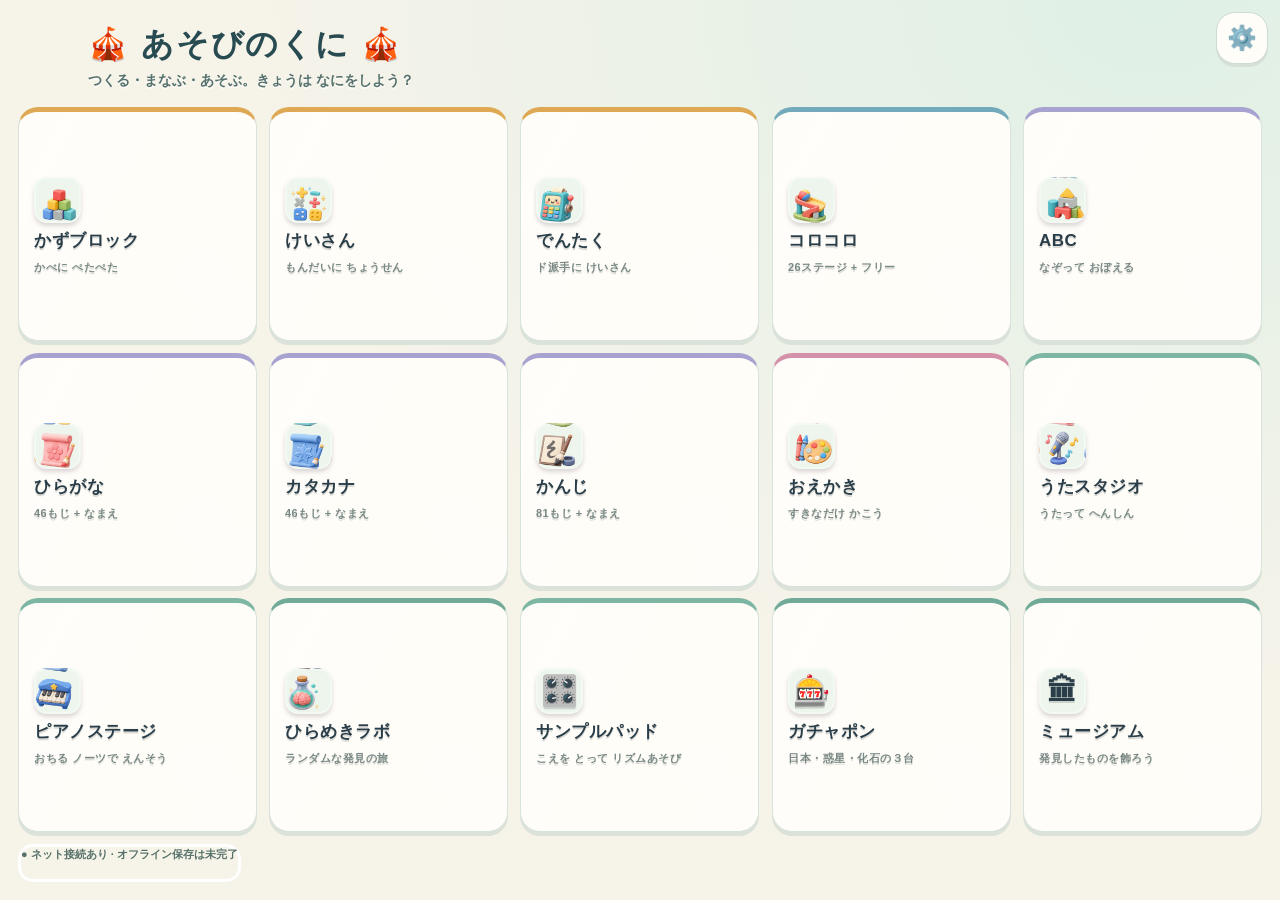
==== commit 5fd7bff6: "Add files via upload" ====
--- a/index.html
+++ b/index.html
@@ -692,6 +692,7 @@
 </style>
 <link rel="stylesheet" href="redesign.css">
 <link rel="stylesheet" href="quest.css">
+<link rel="stylesheet" href="museum.css">
 
 <div id="scr-home" class="screen active">
   <button id="settings-open" class="home-settings" aria-label="おとな設定">⚙️</button>
@@ -1109,6 +1110,7 @@
 <script src="world-core.js"></script>
 <script src="number-art.js"></script>
 <script src="japan-map.js"></script>
+<script src="museum.js"></script>
 <script src="quest.js"></script>
 <script src="backup.js"></script>
 <script src="studio.js"></script>
@@ -1131,7 +1133,7 @@
 }
 
 /* ================= global comfort settings ================= */
-var APP_VERSION='2026.11.05-block-finish';
+var APP_VERSION='2026.11.05-museum';
 var PREF={sound:true,speech:true,calm:false};
 try{
   var savedPref=JSON.parse(localStorage.getItem('asobi-settings-v1')||'null');
--- a/museum.css
+++ b/museum.css
@@ -0,0 +1,18 @@
+/* Drawing controls: visible selection and wrapping labels. */
+#scr-oekaki #oe-tools{flex-wrap:wrap!important;overflow:visible;min-height:0;padding:7px 10px;gap:6px;max-height:32vh;overflow-y:auto;align-content:flex-start}#oe-tools button{flex:0 0 auto;min-width:70px;min-height:42px;max-width:170px;white-space:normal!important;overflow-wrap:anywhere;line-height:1.35}#oe-tools button[aria-pressed=true],.studio-panel button[aria-pressed=true]{background:#126c72!important;color:#fff!important;border:2px solid #ffe392!important;box-shadow:0 0 0 3px #35a7ae55,0 0 17px #58d5c58c!important;transform:translateY(-1px)}.studio-active-tool{display:block;flex-shrink:0;padding:5px 13px;background:#163f48;color:#fff1b4;font-size:13px}#oe-tools label{flex:0 0 auto;max-width:100%}.studio-status{white-space:normal;overflow-wrap:anywhere;line-height:1.4}.studio-dialog h2{min-width:0;overflow-wrap:anywhere}.studio-dialog header>button{flex-shrink:0}.studio-dialog input,.studio-dialog textarea{box-sizing:border-box}.studio-panel button{max-width:100%;white-space:normal;overflow-wrap:anywhere}#scr-oekaki>.topbar{flex-wrap:wrap;overflow:visible;gap:5px;flex-shrink:0}#scr-oekaki>.topbar button{white-space:normal;line-height:1.25;max-width:150px}.studio-card-detail .studio-card-preview{max-height:64vh;background:transparent}
+/* A two-page pocket binder, with every thumbnail using the exported card art. */
+.studio-book-dialog{background:linear-gradient(90deg,#c89d58,#f7eacc 5%,#fff9e8 48%,#cbb98b 49.5%,#ead9ad 50.5%,#fff9e8 53%,#f7eacc 95%,#c89d58);border:7px solid #463e51;box-shadow:0 0 0 3px #c9a854,0 18px 70px #111a35aa;width:min(1040px,100%)}.studio-book{position:relative;padding:13px 18px;gap:15px;background:repeating-linear-gradient(0deg,#fff9 0px,#fff3 2px,#ffffff09 3px,#ffffff09 70px);border:1px solid #afac9a;border-radius:8px;box-shadow:inset 0 0 16px #8d7c5e55}.studio-book .studio-card{padding:6px!important;border:1px solid #fff!important;background:linear-gradient(135deg,#ffffff9e,#ffffff15 40%,#ffffff66)!important;box-shadow:0 3px 8px #3f385142,inset 2px 2px 3px #fff;border-radius:6px;align-items:center;text-align:center}.studio-card img{width:auto;max-width:100%;height:clamp(160px,25vh,240px);aspect-ratio:12/17;object-fit:contain;background:transparent;border:0;border-radius:4px;box-shadow:0 3px 6px #17213177}.studio-card small{color:#493e35;font-size:10px;line-height:1.3;margin-top:4px;overflow-wrap:anywhere}.page-turn{animation:album-turn .38s ease-out;transform-origin:left center}@keyframes album-turn{from{opacity:.2;transform:perspective(900px) rotateY(-12deg)}to{opacity:1;transform:none}}
+/* Capsule room and museum. */
+#scr-shop,#scr-collection{background:#102333 url('museum-room.webp') center/cover fixed;color:#fff3cb}#scr-shop>.topbar,#scr-collection>.topbar{background:#112b3aee!important;color:#fff3cb}.gacha-room,.museum-room{width:100%;max-width:1120px;margin:0 auto;background:linear-gradient(#0d2039d9,#0e223bb3);padding:20px 25px 35px;min-height:100%;color:#fff3d8;box-sizing:border-box}.gacha-room h1,.museum-room h1{font-size:clamp(19px,3vw,30px);letter-spacing:2px;color:#ffe8a5;text-align:center;margin:6px 0}.gacha-room button,.museum-room button{border:1px solid #d7b66d;background:#173f50;color:#fff6d5;border-radius:13px;padding:11px 18px;min-height:46px;font:700 15px/1.5 sans-serif;margin:4px;cursor:pointer}.gacha-room button:disabled{opacity:.45;cursor:default}.museum-primary{background:linear-gradient(#f3d179,#c38b38)!important;color:#3b2e26!important;box-shadow:0 4px 0 #76572b}.gacha-wallet{text-align:center;font-weight:bold;margin:6px}.museum-tabs{display:flex;gap:8px;justify-content:center;flex-wrap:wrap}.museum-tabs button[aria-pressed=true]{background:#f1cf7a;color:#203346;box-shadow:0 0 16px #ffe0905c}.gacha-stage{position:relative;width:min(410px,100%);height:350px;margin:12px auto 0}.gacha-machine{position:absolute;inset:0;background-image:url('museum-machines.webp');background-size:300% 100%;background-repeat:no-repeat;border-radius:22px;box-shadow:0 10px 40px #0007}.gacha-handle{position:absolute!important;width:70px;height:70px;min-width:0;left:calc(50% - 35px);top:52%;padding:0!important;margin:0!important;border:3px solid #e8c77a!important;border-radius:50%!important;background:#aa7626d9!important;color:#fff2b4!important;font-size:45px!important;line-height:1!important;text-shadow:0 2px 3px #70471d}.spinning .gacha-handle{animation:crank-turn .9s ease-in-out 2}.spinning .gacha-machine{animation:machine-shake .12s alternate 12}.gacha-capsule{position:absolute!important;left:calc(50% - 38px);bottom:10%;width:76px;height:76px;min-width:0;border-radius:50%!important;background:linear-gradient(#ffd56d 48%,#ac6b31 49%,#f8f5ed 53%)!important;color:#fff!important;border:3px solid #ffdba3!important;font-size:27px!important;padding:0!important;opacity:0;pointer-events:none;box-shadow:0 4px 10px #0008}.capsule-ready .gacha-capsule{animation:capsule-drop .5s ease-out forwards;pointer-events:auto}.gacha-status,.gacha-policy,.museum-welcome,.museum-count{text-align:center;display:block;line-height:1.6}.gacha-status{min-height:27px;color:#ffdf8f}.gacha-policy{font-size:12px;color:#dfdec7}.gacha-spin{display:block!important;margin:10px auto!important;min-width:240px}.gacha-skip{font-size:12px!important}.capsule-reveal{text-align:center;padding:26px;animation:reveal-pop .5s ease-out}.discovery-kicker{color:#ffdd88;font-size:22px;letter-spacing:3px}.capsule-reveal .exhibit-art{width:240px;height:240px;max-width:80vw;margin:20px auto;border:3px solid #e7c16b;border-radius:28px;box-shadow:0 0 60px #e8be5866}.capsule-reveal h2{font-size:30px}.exhibit-art{background-repeat:no-repeat;background-color:#122336;border-radius:12px;overflow:hidden;flex-shrink:0}.exhibit-art svg{width:100%;height:100%;padding:10px;box-sizing:border-box}.museum-showcase{position:relative;border:2px solid #c49b58;background:radial-gradient(ellipse at 50% 15%,#356a7155,#0c192fe6);border-radius:30px;min-height:280px;padding:20px;box-shadow:inset 0 0 35px #0007,0 10px 25px #0005;margin:16px 0}.museum-showcase .collection-map{background:#f3efdf;border-radius:16px;max-width:540px;margin:auto}.museum-showcase h2{text-align:center}.museum-sun{text-align:center;font-size:80px;color:#ffda70;text-shadow:0 0 30px #f2bb22}.planet-orbit{display:grid;grid-template-columns:repeat(8,minmax(0,1fr));gap:9px;align-items:center;padding:12px 0}.orbit-planet{text-align:center;min-width:0}.orbit-planet .exhibit-art{width:100%;aspect-ratio:1}.orbit-planet>span{display:flex;align-items:center;justify-content:center;aspect-ratio:1;border:1px dashed #b7bca977;border-radius:50%;background:#070f23;font-size:30px;color:#c2c5c2}.orbit-planet small{font-size:12px;display:block;margin-top:8px;color:#fff6d3}.model-note{display:block;text-align:center;margin-top:12px;color:#e1d8b8;font-size:11px}.exhibit-grid{display:grid;grid-template-columns:repeat(6,minmax(0,1fr));gap:10px;margin-top:20px}.exhibit-plinth{padding:9px!important;background:linear-gradient(#284759,#112737)!important;border:1px solid #bc9d63!important;min-width:0;box-shadow:0 8px 0 #54462e}.exhibit-plinth .exhibit-art{width:100%;aspect-ratio:1}.exhibit-plinth strong,.exhibit-plinth small{display:block;overflow-wrap:anywhere}.exhibit-plinth small{font-size:10px;color:#ddcba2}.museum-featured{display:flex;align-items:center;gap:17px;justify-content:center;background:#cfac6333;border:1px solid #c8a469;border-radius:20px;padding:15px}.museum-featured .exhibit-art{width:100px;height:100px}.museum-empty{padding:30px;text-align:center}.fossil-assembly{display:grid;grid-template-columns:repeat(3,minmax(0,1fr));gap:14px;max-width:640px;margin:auto}.fossil-part{min-width:0;text-align:center}.fossil-part .exhibit-art{aspect-ratio:1;width:100%;border:1px solid #cdb074}.fossil-part.missing>span{display:flex;aspect-ratio:1;align-items:center;justify-content:center;border:2px dashed #c2ab7480;background:#2d211b;font-size:35px;border-radius:12px}.fossil-part small{display:block;margin:5px}.museum-tabs button:focus-visible,.gacha-room button:focus-visible,.museum-room button:focus-visible{outline:4px solid #fff2a1;outline-offset:3px}
+/* Playable crossing: one held movement button, visible sidewalk and signals. */
+.delivery-scene{min-height:270px;overflow:hidden;position:relative;background:linear-gradient(90deg,#99cc87 0%,#b6d994 33%,#c6bca2 33%,#c6bca2 38%,#626d79 38%,#626d79 66%,#c6bca2 66%,#c6bca2 72%,#b6d994 72%);border:4px solid #f8f0d1;border-radius:26px}.delivery-road{position:absolute;left:38%;width:28%;top:0;bottom:0;border-left:3px solid #fff;border-right:3px solid #fff}.delivery-road:before{content:'';position:absolute;left:50%;height:100%;border-left:3px dashed #e6dcac}.delivery-crosswalk{position:absolute;left:38%;width:28%;top:55%;height:26%;background:repeating-linear-gradient(90deg,#ffffe6 0 10px,transparent 10px 17px)}.delivery-car{position:absolute;left:12%;top:5%;font-size:44px;animation:road-car 2s linear infinite}.delivery-car.parked{animation:none;top:8%}.delivery-light{position:absolute;left:31%;top:35%;background:#24453b;padding:5px;border-radius:10px;font-size:30px}.delivery-hero{position:absolute;top:60%;font-size:44px;transform:translateX(-50%);transition:left .06s linear;z-index:3}.delivery-goal{position:absolute;right:4%;top:30%;font-size:75px}.delivery-scene .quest-buddy{position:absolute!important;bottom:7px;left:3%;width:65px;height:65px;object-fit:contain}.delivery-scene .quest-mob{display:none}.delivery-walk{touch-action:none;user-select:none;-webkit-user-select:none}.delivery-walk.walking,.quest-actions .checked{background:#267d6c!important;color:#fff8c8!important;box-shadow:0 0 0 3px #edd89a}.look-left{box-shadow:inset 60px 0 70px #ffffb444}.look-right{box-shadow:inset -60px 0 70px #ffffb444}.quest-course:first-child{background:linear-gradient(135deg,#1c6874,#284c83)!important;color:#fff3b7;grid-column:1/-1;min-height:100px}.quest-course:first-child strong{font-size:25px}.treasure-chest{font-size:96px;text-align:center;padding:10px;text-shadow:0 12px 18px #b4873355}.treasure-riddle{display:block;text-align:center;font-size:36px;color:#6d522d}.math-scene{background:radial-gradient(#ffeca6,#efca84)!important}
+@keyframes crank-turn{to{transform:rotate(360deg)}}@keyframes machine-shake{to{transform:translateX(3px) rotate(.6deg)}}@keyframes capsule-drop{0%{opacity:0;transform:translateY(-80px) scale(.6)}65%{opacity:1;transform:translateY(15px) scale(1.1,.9)}100%{opacity:1;transform:none}}@keyframes reveal-pop{from{opacity:0;transform:scale(.8)}to{opacity:1;transform:none}}@keyframes road-car{from{transform:translateY(-60px)}to{transform:translateY(220px)}}
+@media(orientation:portrait){.gacha-room,.museum-room{padding:15px}.planet-orbit{grid-template-columns:repeat(4,minmax(0,1fr))}.exhibit-grid{grid-template-columns:repeat(3,minmax(0,1fr))}.studio-book{grid-template-columns:repeat(3,minmax(0,1fr));padding:8px;gap:7px}.studio-card img{height:clamp(120px,21vh,210px)}.gacha-stage{height:370px;width:min(380px,100%)}.museum-tabs button{padding:8px 12px;font-size:13px}}@media(prefers-reduced-motion:reduce){.spinning .gacha-handle,.spinning .gacha-machine,.page-turn,.delivery-car{animation:none}.capsule-ready .gacha-capsule{animation:none;opacity:1}.capsule-reveal{animation:none}}
+
+#scr-shop>.topbar strong,#scr-collection>.topbar strong{color:#fff1bd!important}
+.complete-skeleton{display:block;width:100%;max-height:450px;object-fit:contain;border:2px solid #d1b777;border-radius:18px;margin:15px auto}.silhouette-target{width:150px;height:150px;margin:15px auto;filter:grayscale(1) brightness(.22);border:3px solid #506764}.exhibit-challenge{display:flex;gap:20px;justify-content:center;flex-wrap:wrap}.exhibit-choice{width:180px;min-width:100px;padding:10px;border:2px solid #c7ad66;border-radius:20px;background:#e4eddf;color:#29434a;font-size:19px}.exhibit-choice .exhibit-art{width:100%;aspect-ratio:1}.exhibit-choice strong{display:block;margin-top:7px}.studio-mode-tabs{display:flex;flex-wrap:wrap;flex-shrink:0;gap:6px;padding:6px 11px;background:#dce8e2}.studio-mode-tabs button{min-height:38px;padding:6px 13px;border:1px solid #a7bbb2;border-radius:12px;background:#fffdf4;color:#35554e;font-weight:bold}.studio-mode-tabs button[aria-current=page]{background:#155a68;color:#fff3ae;border:2px solid #e9c86b;box-shadow:0 0 11px #4dbba777}
+.delivery-scene{background:#d6d7be url('museum-delivery.webp') center/100% 100% no-repeat;min-height:290px}.delivery-road{left:34%;width:30%;border:0}.delivery-road:before{display:none}.delivery-crosswalk,.delivery-goal{display:none}.delivery-light{left:29%;top:39%}.delivery-hero{top:64%}
+
+.gacha-room,.museum-room{overflow-anchor:none}.complete-skeleton{height:340px;max-height:42vh;object-fit:contain;background:#142e33}
+
+.studio-card img{height:clamp(130px,20vh,180px)}.studio-empty-pocket{display:flex;align-items:center;justify-content:center;min-height:160px;border:1px solid #ffffffda;border-radius:6px;background:linear-gradient(135deg,#ffffff70,#ffffff0a);box-shadow:inset 1px 1px 4px #fff,0 2px 5px #68593c25;color:#b8a67b;font-size:32px}@media(orientation:portrait){.studio-card img{height:clamp(145px,19vh,195px)}}
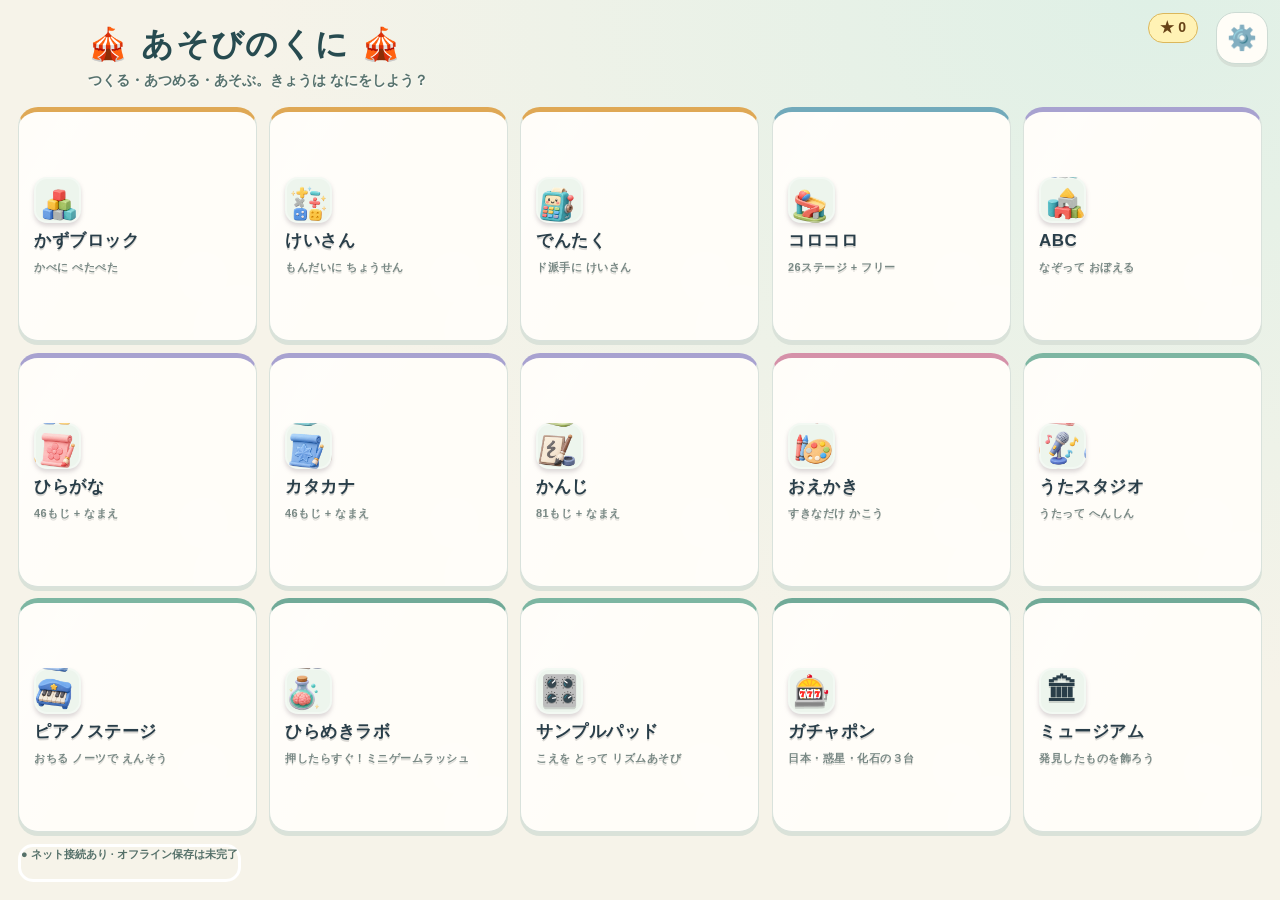
==== commit 255af759: "Add files via upload" ====
--- a/index.html
+++ b/index.html
@@ -693,6 +693,7 @@
 <link rel="stylesheet" href="redesign.css">
 <link rel="stylesheet" href="quest.css">
 <link rel="stylesheet" href="museum.css">
+<link rel="stylesheet" href="rush-experience.css">
 
 <div id="scr-home" class="screen active">
   <button id="settings-open" class="home-settings" aria-label="おとな設定">⚙️</button>
@@ -966,7 +967,7 @@
     <button class="homebtn" data-go="home">🏠</button>
     <span class="ttl">⚡ ラッシュ</span>
     <span class="stars">クリア <b id="rush-c">0</b></span>
-    <span class="stars">⭐ <span id="rush-s">0</span></span>
+    <span class="stars">PTS <span id="rush-s">0</span></span>
     <span class="stars" id="rush-combo" style="color:#e64a19"></span>
     <span class="expr" id="rush-best"></span>
     <span class="spacer"></span>
@@ -1110,6 +1111,7 @@
 <script src="world-core.js"></script>
 <script src="number-art.js"></script>
 <script src="japan-map.js"></script>
+<script src="play-stars.js"></script>
 <script src="museum.js"></script>
 <script src="quest.js"></script>
 <script src="backup.js"></script>
@@ -1133,7 +1135,7 @@
 }
 
 /* ================= global comfort settings ================= */
-var APP_VERSION='2026.11.05-museum';
+var APP_VERSION='2026.11.05-size-choice-fix';
 var PREF={sound:true,speech:true,calm:false};
 try{
   var savedPref=JSON.parse(localStorage.getItem('asobi-settings-v1')||'null');
@@ -1288,7 +1290,7 @@
   try{if(window.speechSynthesis)window.speechSynthesis.cancel();}catch(speechError){}
   var el=document.getElementById('scr-'+cur);
   if(el)el.classList.remove('active');
-  cur=name;
+  cur=name;if(window.PLAY_STARS)PLAY_STARS.enter(name);
   if(name!=='home'&&window.HOME)HOME.remember(name);
   var nextScreen=document.getElementById('scr-'+cur);
   nextScreen.classList.add('active');
@@ -1539,7 +1541,7 @@
   function placeNumber(n,retry){try{WORLD_CORE.number(n);}catch(e){showStatus(e.message,'near',2200);return false;}if(quiz&&activeSizes().indexOf(n)<0){showStatus('この問題では下のブロックから選んでください','near',2200);return false;}var cs=fitCells(n);if(!prepareNumber(n,cs))return false;var q={n:n,cells:cs},w=bw(q),h=bh(q),before=snapshot();for(var row=0;row<=rows-h;row++)for(var col=0;col<=cols-w;col++)if(freeAt(col,row,w,h,q)){putBlock(n,false,col,row,cs);remember(before);refresh();draw();updateViewLabel();return true;}if(!retry&&growField(cols+w+2,rows+h+2))return placeNumber(n,true);showStatus('置く場所が足りません。ブロックを整理してください','near',2300);return false;}
   function startNumber(n,e){if(drag)return;var cs=fitCells(n);if(!prepareNumber(n,cs))return;var r=cv.getBoundingClientRect(),x=e.clientX-r.left,y=e.clientY-r.top;drag={n:n,vert:false,cells:cs,x:x,y:y,pid:e.pointerId,tm:Date.now(),before:snapshot(),fromPalette:true,sx:x,sy:y,t0:Date.now(),moved:false};try{cv.setPointerCapture(e.pointerId);}catch(ignore){}draw();}
   function putBlock(n,vert,col,row,cells){
-    blocks.push({n:n,vert:vert,col:col,row:row,cells:cells,stuckAt:Date.now()});selected=blocks.length-1;
+    blocks.push({n:n,vert:vert,col:col,row:row,cells:cells,stuckAt:Date.now()});selected=blocks.length-1;if(!quiz)PLAY_STARS.progress('kazu',JSON.stringify(blocks.map(function(b){return[b.n,b.col,b.row];})),5,3);
   }
   function total(){var s=0;for(var i=0;i<blocks.length;i++)s+=blocks[i].n;return s;}
   function snapshot(){
@@ -1653,7 +1655,7 @@
         $('#kz-target').textContent='🎉 せいかい! すごい!';
         sfx('yay');
         var clears=0;
-        try{clears=parseInt(localStorage.getItem('asobi-kazu-clears-v1')||'0',10)||0;localStorage.setItem('asobi-kazu-clears-v1',String(clears+1));}catch(e){}
+        try{clears=parseInt(localStorage.getItem('asobi-kazu-clears-v1')||'0',10)||0;localStorage.setItem('asobi-kazu-clears-v1',String(clears+1));PLAY_STARS.event('kazu');}catch(e){}
         var r=cv.getBoundingClientRect();
         CONF.burst(r.left+W/2,r.top+H/2,90);
         showWin(t,ex);
@@ -2445,7 +2447,7 @@
     if(got){
       sfx('yay');
       if(mode>=0){
-        if(!cleared[mode]){cleared[mode]=true; saveCleared();}
+        PLAY_STARS.event('koro');if(!cleared[mode]){cleared[mode]=true; saveCleared();}
         updateChips();
         $('#kr-ovl-txt').textContent='ステージ'+STAGES[mode].name+' クリア! 🎉';
         $('#kr-next').textContent=(mode<STAGES.length-1)?'つぎの ステージ ▶':'🛠 フリーで あそぶ';
@@ -2602,13 +2604,13 @@
 var ARTSAVE=(function(){
   var DB='asobi-artworks-v1',STORE='works';
   function open(){return new Promise(function(ok,no){var q=indexedDB.open(DB,1);q.onupgradeneeded=function(){var d=q.result;if(!d.objectStoreNames.contains(STORE))d.createObjectStore(STORE,{keyPath:'id'});};q.onsuccess=function(){ok(q.result);};q.onerror=function(){no(q.error);};});}
-  function add(kind,img,title,payload){return open().then(function(db){return new Promise(function(ok,no){var tx=db.transaction(STORE,'readwrite'),st=tx.objectStore(STORE),rec={id:Date.now()+'-'+Math.floor(Math.random()*100000),at:Date.now(),kind:kind,title:title||'さくひん',img:img,payload:payload||null};st.put(rec);tx.oncomplete=function(){db.close();ok(rec);};tx.onerror=function(){no(tx.error);};});});}
+  function add(kind,img,title,payload){return open().then(function(db){return new Promise(function(ok,no){var tx=db.transaction(STORE,'readwrite'),st=tx.objectStore(STORE),rec={id:Date.now()+'-'+Math.floor(Math.random()*100000),at:Date.now(),kind:kind,title:title||'さくひん',img:img,payload:payload||null};st.put(rec);tx.oncomplete=function(){db.close();PLAY_STARS.artwork(rec);ok(rec);};tx.onerror=function(){no(tx.error);};});});}
   function all(){return open().then(function(db){return new Promise(function(ok,no){var q=db.transaction(STORE,'readonly').objectStore(STORE).getAll();q.onsuccess=function(){var a=(q.result||[]).filter(function(w){return !w.deletedAt;});a.sort(function(x,y){return y.at-x.at;});db.close();ok(a);};q.onerror=function(){no(q.error);};});});}
   function remove(id){return open().then(function(db){return new Promise(function(ok,no){var tx=db.transaction(STORE,'readwrite');var st=tx.objectStore(STORE),q=st.get(id);q.onsuccess=function(){if(q.result){q.result.deletedAt=Date.now();st.put(q.result);}};tx.oncomplete=function(){db.close();ok();};tx.onerror=function(){no(tx.error);};});});}
   return {add:add,all:all,remove:remove};
 })();
 function artSaved(stage,msg){var n=document.createElement('div');n.className='art-saveflash';n.textContent=msg||'さくひんてんに ほぞんしたよ! ✨';stage.appendChild(n);setTimeout(function(){if(n.parentNode)n.parentNode.removeChild(n);},1850);}
-function showSavedImage(data,fromGallery){$('#save-img').src=data;$('#save-help').innerHTML=fromGallery?'えを ながおしして<br>しゃしんに のこしてね 📷':'✅ さくひんてんに ほぞんしたよ!<br><small>この えを ながおしすると しゃしんにも のこせるよ</small>';$('#save-ovl').classList.remove('hidden');}
+function showSavedImage(data,fromGallery){if(fromGallery&&cur==='gallery')PLAY_STARS.earn('gallery','view:'+PLAY_STARS.hash(data),1);$('#save-img').src=data;$('#save-help').innerHTML=fromGallery?'えを ながおしして<br>しゃしんに のこしてね 📷':'✅ さくひんてんに ほぞんしたよ!<br><small>この えを ながおしすると しゃしんにも のこせるよ</small>';$('#save-ovl').classList.remove('hidden');}
 
 /* ================= おえかき・カード工房 ================= */
 var OE=createStudio();
@@ -2866,7 +2868,7 @@
     stateEl.textContent='📁 アルバムへ ほぞんちゅう…';
     openAlbum().then(function(db){
       return new Promise(function(resolve,reject){var tx=db.transaction('recordings','readwrite'),req=tx.objectStore('recordings').add({name:t.name,dur:t.dur,blob:t.blob,mime:t.mime||t.blob.type||'audio/mp4',createdAt:Date.now()});req.onsuccess=function(){resolve(req.result);};req.onerror=function(){reject(req.error);};});
-    }).then(function(id){t.savedId=id;renderTakes();stateEl.textContent='📁 アプリの ろくおんアルバムへ ほぞんしたよ!';try{tone(659.25,0,.1,'sine',.025);}catch(e){}}).catch(function(){stateEl.textContent='アルバムへ ほぞんできなかったよ。あきようりょうを かくにんしてね';});
+    }).then(function(id){PLAY_STARS.earn('uta','recording:'+id,3);t.savedId=id;renderTakes();stateEl.textContent='📁 アプリの ろくおんアルバムへ ほぞんしたよ!';try{tone(659.25,0,.1,'sine',.025);}catch(e){}}).catch(function(){stateEl.textContent='アルバムへ ほぞんできなかったよ。あきようりょうを かくにんしてね';});
   }
   function renderTakes(){
     var box=$('#takes');
@@ -2966,7 +2968,7 @@
         stateEl.textContent='「'+name+'」を さいせいできなかった…';
       }
     };
-    a.onended=function(){if(songPlaying&&songPlaying.el===a)stopSong();};
+    a.onended=function(){if(songPlaying&&songPlaying.el===a){PLAY_STARS.event('uta',2);stopSong();}};
     var pr=a.play();
     if(pr&&pr.catch)pr.catch(function(){stopSong();stateEl.textContent='さいせいを はじめられなかったよ';});
   }
@@ -3017,7 +3019,7 @@
   function finishRecord(i,blob,dur,mime){
     stopStream();recorder=null;recPad=-1;clearTimeout(maxTimer);maxTimer=0;
     var old=pads[i];if(old&&old.url)URL.revokeObjectURL(old.url);
-    var p={blob:blob,url:URL.createObjectURL(blob),buffer:null,dur:dur,mime:mime};pads[i]=p;
+    PLAY_STARS.event('sampler',2);var p={blob:blob,url:URL.createObjectURL(blob),buffer:null,dur:dur,mime:mime};pads[i]=p;
     buttons[i].classList.remove('recording');buttons[i].classList.add('loaded');label(i,'とれた! '+dur.toFixed(1)+'びょう');status.textContent=(i+1)+'ばんに おとが はいったよ。ポンと おしてみよう!';
     if(blob.arrayBuffer)blob.arrayBuffer().then(function(ab){return new Promise(function(res,rej){ac().decodeAudioData(ab,res,rej);});}).then(function(buf){p.buffer=buf;}).catch(function(){});
     try{tone(784,0,.09,'sine',.025);}catch(e){}
@@ -3040,7 +3042,7 @@
   function playPad(i){
     var p=pads[i],b=buttons[i];if(!p){status.textContent=(i+1)+'ばんは からっぽ。ながく おして おとを とろう!';return;}
     b.classList.remove('playing');void b.offsetWidth;b.classList.add('playing');setTimeout(function(){b.classList.remove('playing');},Math.min(850,Math.max(170,p.dur*1000)));
-    if(p.buffer){
+    PLAY_STARS.progress('sampler',i,12,2);if(p.buffer){
       try{var c=ac(),src=c.createBufferSource(),gain=c.createGain();src.buffer=p.buffer;gain.gain.value=.88;src.connect(gain);gain.connect(c.destination);src.start();}catch(e){}
     }else{var a=new Audio(p.url);a.volume=.88;a.play().catch(function(){});}
   }
@@ -3077,7 +3079,7 @@
   try{score=parseInt(localStorage.getItem('asobi-keisan')||'0',10)||0;}catch(e){}
   try{level=clamp(parseInt(localStorage.getItem('asobi-keisan-level-v1')||'0',10)||0,0,2);}catch(e){}
   function saveScore(){try{localStorage.setItem('asobi-keisan',''+score);}catch(e){}}
-  function updScore(){$('#ks-score').textContent='⭐ '+score;}
+  function updScore(){$('#ks-score').textContent='CLEAR '+score;}
   function ri(a,b){return a+Math.floor(Math.random()*(b-a+1));}
   function setCoach(text,tone){
     var el=$('#ks-coach');
@@ -3204,7 +3206,7 @@
     if(v===cur.ans){
       answered=true;
       btn.classList.add('ok');
-      score++;sessionSolved++;updScore();saveScore();
+      score++;sessionSolved++;updScore();saveScore();PLAY_STARS.event('keisan');
       var mega=score%5===0;
       updJourney(mega?5:null);
       setCoach(explain(),'good');
@@ -3380,7 +3382,7 @@
   }
   var HOME_PHRASES=['てんさい!','すごすぎる!','パーフェクト!','100てん まんてん!','はかせ みたい!'];
   function pressEq(){
-    var raw=calcNow(),res=fmt(raw),oldAcc=acc,oldOp=op,oldV=curV;
+    var raw=calcNow(),res=fmt(raw),oldAcc=acc,oldOp=op,oldV=curV;if(!quiz&&Number.isFinite(raw)&&oldAcc!==null&&oldOp!==null)PLAY_STARS.progress('calc',oldAcc+oldOp+oldV,3,2);
     curV=res; acc=null; op=null; fresh=true; show();
     expr.textContent=oldAcc!==null&&oldOp!==null?fmt(oldAcc)+' '+oldOp+' '+oldV+' =':'こたえは';
     if(!isFinite(raw)){
@@ -3388,7 +3390,7 @@
     }
     if(quiz){
       if(raw===quiz.ans){
-        combo++;
+        PLAY_STARS.event('calc');combo++;
         sfx('yay');
         megaFx(true);
         updatePower(); setStatus('スーパー せいかい!'); popPraise('せいかい!!',true);
@@ -3700,7 +3702,7 @@
       if(best[id]){var tag=document.createElement('span');tag.className='pn-song-best';tag.textContent=best[id].rank;bs[i].appendChild(tag);}
     }
   }
-  function saveResult(total,rank){
+  function saveResult(total,rank){PLAY_STARS.event('piano',3);
     var old=best[current.id],value=rank.value*100000+perfects*100+goods;
     var oldValue=old?(old.value||0):0,plays=old?(old.plays||0)+1:1,isBest=!old||value>oldValue;
     if(isBest)best[current.id]={rank:rank.rank,title:rank.title,perfect:perfects,good:goods,total:total,value:value,plays:plays};
@@ -3734,7 +3736,7 @@
   function press(id,btn,groupSize){
     try{if(window.speechSynthesis&&(window.speechSynthesis.speaking||window.speechSynthesis.pending))window.speechSynthesis.cancel();}catch(e){}
     if(!playNote(id,groupSize)){btn.classList.add('hit');setTimeout(function(){btn.classList.remove('hit');},180);return;}
-    btn.classList.add('hit');setTimeout(function(){btn.classList.remove('hit');},180);
+    PLAY_STARS.progress('piano',id,12,3);btn.classList.add('hit');setTimeout(function(){btn.classList.remove('hit');},180);
     var r=btn.getBoundingClientRect();CONF.burst(r.left+r.width/2,r.top+20,groupSize>1?1:(lesson?3:2));
     if(!lesson||!current){msg.textContent='いい おと! もっと ひいてみよう';return;}
     var steps=stepsFor(current),target=steps[step]||[],now=performance.now(),isTarget=target.indexOf(id)>=0;
@@ -3898,7 +3900,7 @@
     if(!completionBtn||!kanjiMode)return;var show=doneFlag&&tab==='trace';completionBtn.classList.toggle('hidden',!show);
     if(show){completionBtn.style.animation='none';void completionBtn.offsetWidth;completionBtn.style.animation='';}
   }
-  function markKanjiClear(){if(!kanjiMode&&!mapBtn)return;clearedKanji[items[idx].ch]=1;try{localStorage.setItem(storageKey,JSON.stringify(clearedKanji));}catch(ex){}updateMapButton();}
+  function markKanjiClear(){PLAY_STARS.event(cv.closest('.screen').id.slice(4));if(!kanjiMode&&!mapBtn)return;clearedKanji[items[idx].ch]=1;try{localStorage.setItem(storageKey,JSON.stringify(clearedKanji));}catch(ex){}updateMapButton();}
   function glyphRect(){
     if(items[idx]&&items[idx].phrase){
       var pw=Math.min(W-50,900),ph=Math.max(150,Math.min(H-150,300));
@@ -4176,7 +4178,7 @@
     }
     victims.forEach(function(v){v.dead=true;burstOnCanvas(v.x,v.y,30);});
     discs=discs.filter(function(d){return !d.dead;});
-    score+=victims.length;selDisc=null;comboProgress=0;sfx('yay');
+    score+=victims.length;PLAY_STARS.event(cv.closest('.screen').id.slice(4));selDisc=null;comboProgress=0;sfx('yay');
     CONF.rain(['✨','⭐','♫'],reduceMotion?4:10);speak('楽しいの、楽！ ひとつで きらきら ばくはつ！','ja-JP',0.9);
   }
   function megaKanjiPop(){
@@ -4222,7 +4224,7 @@
     var r=cv.getBoundingClientRect();
     victims.forEach(function(v){v.dead=true; CONF.burst(r.left+v.x,r.top+v.y,26);});
     discs=discs.filter(function(d3){return !d3.dead;});
-    score+=victims.length;
+    score+=victims.length;PLAY_STARS.event(cv.closest('.screen').id.slice(4));
     sfx('yay');
     speak(a.it.say2||a.it.say,cfg.lang,cfg.rate||0.9);
   }
@@ -4579,19 +4581,19 @@
   }
   function win(message){
     if(locked)return;locked=true;sfx('yay');sparkle(70);if(!calm)CONF.rain(['⭐','✨'],8);
-    var ins=$('#adv-instr');if(ins)ins.textContent=message+'　つぎの ひらめきへ!';sayGuide(message);if(QUEST.active('adventure')){QUEST.finish(message);return;}later(nextMission,1050);
+    var ins=$('#adv-instr');if(ins)ins.textContent=message+'　つぎの ひらめきへ!';sayGuide(message);PLAY_STARS.event('adventure');if(QUEST.active('adventure')){QUEST.finish(message);return;}later(nextMission,1050);
   }
   function gameStop(){
     var got=0,isGo=false,lightTimer=0;
-    base('🚦 とまれ! すすめ!','みどりに なったら タッチ!','<div class="adv-game"><button id="adv-light" class="adv-light"><small>まってね</small></button>'+artImg('lion','adv-guide')+'</div>');
+    base('💎 ジュエル・ハンター','宝石が光ったら タッチ！','<div class="adv-game"><button id="adv-light" class="adv-light"><small>まってね</small></button>'+artImg('lion','adv-guide')+'</div>');
     var light=$('#adv-light'),small=light.querySelector('small');
     function flip(){if(locked)return;isGo=!isGo;light.classList.toggle('go',isGo);small.textContent=isGo?'いまだ!':'まってね';lightTimer=later(flip,isGo?900:700+Math.random()*800);}
     light.addEventListener('click',function(){
       if(locked)return;
-      if(isGo){got++;sfx('star');sparkle(18);isGo=false;light.classList.remove('go');small.textContent='できた! '+got+'/3';clock.clearTimeout(lightTimer);if(got>=3)win('しっかり まてたね!');else lightTimer=later(flip,650);}
-      else{small.textContent='いまは まってね';sfx('click');sayGuide('みどりを まってね');}
+      if(isGo){got++;sfx('star');sparkle(18);isGo=false;light.classList.remove('go');small.textContent='できた! '+got+'/3';clock.clearTimeout(lightTimer);if(got>=3)win('宝石を３つゲット！');else lightTimer=later(flip,650);}
+      else{small.textContent='いまは まってね';sfx('click');sayGuide('光る宝石をねらおう');}
     });
-    sayGuide('みどりに なったら タッチ！');lightTimer=later(flip,700);
+    sayGuide('宝石が光ったらタッチ！');lightTimer=later(flip,700);
   }
   function gameMemory(){
     var pool=shuffle(['dog','rabbit','butterfly','balloon','rocket','apple']),targets=pool.slice(0,2),found={};
@@ -4694,6 +4696,7 @@
     cv.width=W*d; cv.height=H*d;
     ctx.setTransform(d,0,0,d,0,0);
   }
+  function clearFeedback(){clock.clearTimeout(fb.t);fb.t=null;$('#rush-fb').className='hidden';stage.classList.remove('rush-win-freeze');}
   function fb(kind,fast,chain){
     var el=$('#rush-fb');
     var word=$('#rush-fb-word'),sub=$('#rush-fb-sub');
@@ -4742,7 +4745,7 @@
     var r=stage.getBoundingClientRect();
     CONF.burst(r.left+W/2,r.top+H/2,fast?70+combo*10:40);
     CONF.rain(combo>=3?['◆','✦','●','▰']:['✦','◆','●'],combo>=3?Math.min(24,combo*4):13);
-    if(QUEST.active('rush')){QUEST.finish('操作を試してクリアできたね。');return;}clock.clearTimeout(nextTimer);nextTimer=clock.setTimeout(next,1250);
+    PLAY_STARS.event('rush');if(QUEST.active('rush')){QUEST.finish('操作を試してクリアできたね。');return;}clock.clearTimeout(nextTimer);nextTimer=clock.setTimeout(next,1250);
   }
   function miss(){
     if(busy)return;
@@ -4751,7 +4754,7 @@
   }
   function lvlNow(){if(QUEST.active('rush'))return QUEST.parent().brain;return cleared>=14?3:(cleared>=6?2:1);}
   function next(){
-    busy=false; mounted=false;
+    clearFeedback();busy=false; mounted=false;
     clock.clearTimeout(introTimer);clock.clearTimeout(nextTimer);nextTimer=null;
     if(g&&g.stop)g.stop();
     g=null;
@@ -5306,19 +5309,6 @@
          ctx.fillText(green?'いまだ!':'まだだよ…',W/2,H/2);
        },
        onDown:function(){if(green)win(); else sfx('tak');}};}},
-   {lvl:2,make:function(){var hiFirst=Math.random()<0.5;
-     var f1=hiFirst?880:260,f2=hiFirst?260:880;
-     function play(){tone(f1,0,0.4,'triangle',0.25); tone(f2,0,0.4,'triangle',0.25,ac().currentTime+0.6);}
-     var gm=choice('たかい おとは どっち?',[{label:'1ばん',ok:hiFirst},{label:'2ばん',ok:!hiFirst}],null,true);
-     var m0=gm.mount;
-     gm.mount=function(dm){
-       m0(dm);
-       var row=mkRow();
-       row.appendChild(mkBtn('🔊 もういちど',function(){play();},true));
-       dm.appendChild(row);
-       clock.setTimeout(play,700);
-     };
-     return gm;}},
    {lvl:2,make:function(){var n=ri(2,4);
      function play(){var c=ac(); for(var i=0;i<n;i++)tone(700,0,0.15,'sine',0.25,c.currentTime+0.15+i*0.45);}
      var opts=[{label:n,ok:true},{label:n+1,ok:false},{label:Math.max(1,n-1),ok:false}];
@@ -5377,7 +5367,7 @@
     if(!started){started=true; next();}
   }
   function leave(){
-    mounted=false;started=false;busy=false;clock.clearTimeout(introTimer);clock.clearTimeout(nextTimer);clock.clearTimeout(fb.t);introTimer=null;nextTimer=null;
+    clearFeedback();mounted=false;started=false;busy=false;clock.clearTimeout(introTimer);clock.clearTimeout(nextTimer);clock.clearTimeout(fb.t);introTimer=null;nextTimer=null;
     if(g&&g.stop)g.stop();g=null;dom.innerHTML='';$('#rush-intro').classList.add('hidden');
   }
   function forceMount(){ // テスト用: イントロをとばして即マウント
@@ -5436,13 +5426,13 @@
   try{var oldStars=parseInt(localStorage.getItem('asobi-brain-stars-v1')||'0',10)||0,st=JSON.parse(localStorage.getItem('asobi-brain-v2')||'null');if(st){stars=st.stars||oldStars;combo=st.combo||0;best=st.best||0;solved=st.solved||0;by=st.by||{};difficulty=Math.max(1,Math.min(3,st.difficulty||1));}else stars=oldStars;}catch(e){}
   function shuf(a){a=a.slice();for(var i=a.length-1;i>0;i--){var j=Math.floor(Math.random()*(i+1)),t=a[i];a[i]=a[j];a[j]=t;}return a;}
   function level(){return difficulty;}
-  function save(){try{localStorage.setItem('asobi-brain-stars-v1',String(stars));localStorage.setItem('asobi-brain-v2',JSON.stringify({stars:stars,combo:combo,best:best,solved:solved,by:by,difficulty:difficulty}));}catch(e){}starsEl.textContent='⭐ '+stars;levelEl.textContent=['','🌱 やさしい','⭐ ちょうせん','👑 はかせ'][difficulty];comboEl.textContent='💡 '+combo+'れんぞく';var lbs=$$('#brain-level-pick button');for(var li=0;li<lbs.length;li++)lbs[li].classList.toggle('sel',parseInt(lbs[li].getAttribute('data-brain-level'),10)===difficulty);progressEl.innerHTML='';for(var i=0;i<5;i++){var dot=document.createElement('i');if(i<solved%5)dot.className='on';progressEl.appendChild(dot);}progressLabel.textContent=solved&&solved%5===0?'はっけんカプセル かんせい!':'あと '+(5-solved%5)+'こで おおはっけん';}
+  function save(){try{localStorage.setItem('asobi-brain-stars-v1',String(stars));localStorage.setItem('asobi-brain-v2',JSON.stringify({stars:stars,combo:combo,best:best,solved:solved,by:by,difficulty:difficulty}));}catch(e){}starsEl.textContent='CLEAR '+solved;levelEl.textContent=['','🌱 やさしい','⭐ ちょうせん','👑 はかせ'][difficulty];comboEl.textContent='💡 '+combo+'れんぞく';var lbs=$$('#brain-level-pick button');for(var li=0;li<lbs.length;li++)lbs[li].classList.toggle('sel',parseInt(lbs[li].getAttribute('data-brain-level'),10)===difficulty);progressEl.innerHTML='';for(var i=0;i<5;i++){var dot=document.createElement('i');if(i<solved%5)dot.className='on';progressEl.appendChild(dot);}progressLabel.textContent=solved&&solved%5===0?'はっけんカプセル かんせい!':'あと '+(5-solved%5)+'こで おおはっけん';}
   function token(v,i){return '<span class="brain-token" style="background:'+v.c+';animation-delay:-'+(i*.27)+'s">'+v.s+'</span>';}
   function button(label,ok,custom,aria){var b=document.createElement('button');b.className='brain-choice';b.setAttribute('data-ok',ok?'1':'0');if(aria)b.setAttribute('aria-label',aria);if(custom)b.appendChild(custom);else b.innerHTML=label;b.addEventListener('click',answer);choices.appendChild(b);}
   function clearTimers(){clock.clearTimeout(hintTimer);clock.clearTimeout(revealTimer);hintTimer=revealTimer=0;}
   function hint(){if(QUEST.active('brain'))return;clock.clearTimeout(hintTimer);hintTimer=clock.setTimeout(function(){if(cur!=='brain'||busy)return;var h=choices.querySelector('[data-ok="1"]');if(h){h.classList.add('brain-hint');instr.textContent='💡 ひかっている ところを よーく みてみよう';}},6500);}
   function header(k,t,ins){
-    current=k;
+    board.classList.remove('brain-size-rank-board');current=k;
     kindEl.textContent={pattern:'🔁 きまり',space:'🧊 くうかん',matrix:'🧩 へんしん',odd:'🧺 なかま',count:'🔢 かくれたかず',mirror:'🪞 かがみ',route:'🗺️ みち',memory:'✨ きおく',rotate:'🔄 かいてん',order:'📏 おおきさ',pair:'🤝 かんけい',shadow:'👤 かげ',symmetry:'🦋 たいしょう',balance:'⚖️ おきかえ',topview:'👀 うえから',sudoku:'🔲 ろんり'}[k];
     explain={
       pattern:'同じ じゅんばんが くりかえしているから、つぎは この かたちだね。',
@@ -5488,7 +5478,7 @@
       answerPreview.disabled=true;answerPreview.removeAttribute('data-ok');answerPreview.className='brain-choice brain-explain-answer';
       explainCard.appendChild(explainBadge);explainCard.appendChild(answerPreview);explainCard.appendChild(explainText);choices.appendChild(explainCard);
       speak('せいかい。'+explain,'ja-JP',.98);
-      if(QUEST.active('brain')){QUEST.finish(explain);return;}clock.setTimeout(function(){busy=false;round++;newQ();},milestone?3900:3300);
+      PLAY_STARS.event('brain');if(QUEST.active('brain')){QUEST.finish(explain);return;}clock.setTimeout(function(){busy=false;round++;newQ();},milestone?3900:3300);
     }else{
       sfx('pop');b.disabled=true;b.classList.remove('soft-no');void b.offsetWidth;b.classList.add('soft-no');
       save();
@@ -5522,7 +5512,8 @@
   function rotateQ(){header('rotate','やじるしの とおりに まわすと?','まんなかの まがった やじるしを よーく みよう');var dirs=['↑','→','↓','←'],start=round%4,clockwise=round%2===0,turns=difficulty===3?2:1,ans=(start+(clockwise?turns:4-turns))%4,turn=document.createElement('div'),stack='';for(var ti=0;ti<turns;ti++)stack+=turnArrowSvg(clockwise);explain=dirs[start]+'を まがった やじるしの ほうへ '+(turns===1?'かど 1つぶん':'かど 2つぶん')+' まわすと '+dirs[ans]+'に なるよ。';turn.className='brain-turn';turn.innerHTML='<span class="brain-facing">'+dirs[start]+'</span><span class="brain-quarter-turn '+(clockwise?'right':'left')+'"><b>この むきへ</b><span class="brain-turn-stack">'+stack+'</span></span><span class="brain-turn-q">?</span>';board.innerHTML='';board.appendChild(turn);choices.innerHTML='';shuf(dirs.map(function(v,i){return{v:v,ok:i===ans};})).forEach(function(o){button(o.v,o.ok);});}
   function sizeDot(px,choice){var s=document.createElement('span');s.className=choice?'brain-size-choice':'brain-size-dot';s.style.width=px+'px';s.style.height=px+'px';return s;}
   function sizeSlot(label,node){var s=document.createElement('span'),t=document.createElement('small');s.className='brain-size-slot';t.textContent=label;s.appendChild(node);s.appendChild(t);return s;}
-  function orderSize(){var sets=[[30,54,78],[34,60,86]],sizes=sets[round%sets.length],mid=sizes[1],wrap=document.createElement('div'),q=document.createElement('span');header('order','まんなかの おおきさは どれ?','おなじ いろの まるから、てんせんの わくに ぴったりの 1つを えらぼう');explain='ちいさい まると おおきい まるの ちょうど あいだで、てんせんの わくに ぴったり はいる おおきさだよ。';wrap.className='brain-size-seq';q.className='brain-size-q';q.style.width=mid+'px';q.style.height=mid+'px';q.textContent='?';wrap.appendChild(sizeSlot('ちいさい',sizeDot(sizes[0],false)));wrap.appendChild(sizeSlot('まんなか',q));wrap.appendChild(sizeSlot('おおきい',sizeDot(sizes[2],false)));board.innerHTML='';board.appendChild(wrap);choices.innerHTML='';shuf([sizes[0],mid,sizes[2],sizes[2]+14]).forEach(function(v){button('',v===mid,sizeDot(v,true),v===mid?'てんせんに ぴったりの おおきさ':'ちがう おおきさ');});}
+  function orderSize(){var sizes=round%2?[28,62,96]:[32,66,100],mid=sizes[1];header('order','まんなかの おおきさを タップ！','３つを くらべて、２ばんめに おおきい まるを えらぼう');explain='３つを 小さい順に並べたとき、２番目になる丸だよ。';board.classList.add('brain-size-rank-board');board.innerHTML='<div class="brain-size-rank"><span>ちいさい</span><b>→</b><strong>？</strong><b>→</b><span>おおきい</span></div>';choices.innerHTML='';shuf(sizes).forEach(function(v){var dot=sizeDot(v,true);dot.dataset.diameter=String(v);button('',v===mid,dot,'直径'+v+'のまる');});}
+
   function relationPair(){var p=PAIR_SETS[round%PAIR_SETS.length],rights=PAIR_SETS.map(function(x){return x.r;}),opts=[p.r];header('pair','つながる ものは どれ?',p.ask);explain=p.why;shuf(rights).forEach(function(v){if(opts.length<4&&opts.indexOf(v)<0)opts.push(v);});board.innerHTML='<div class="brain-pair"><span>'+p.l+'</span><b>→</b><span>?</span></div>';choices.innerHTML='';shuf(opts).forEach(function(v){button(v,v===p.r);});}
   function shadowMatch(){header('shadow','おなじ かげは どれ?','いろが なくなっても かたちは おなじだよ');var icons=['🐘','🐟','🚗','🌳','🦋','✈️'],target=icons[round%icons.length],opts=[target];shuf(icons).forEach(function(v){if(opts.length<4&&opts.indexOf(v)<0)opts.push(v);});board.innerHTML='<div class="brain-shadow-main">'+target+'</div>';choices.innerHTML='';shuf(opts).forEach(function(v){var s=document.createElement('span');s.className='brain-shadow-shape';s.textContent=v;button('',v===target,s,'かげ '+v);});}
   function foldHalf(arr,side,small){var g=document.createElement('div');g.className='brain-fold-half '+side+(small?' small':'');for(var i=0;i<8;i++){var q=document.createElement('i');if(arr[i])q.className='on';g.appendChild(q);}return g;}
@@ -5583,6 +5574,7 @@
     return choices.children.length>=2&&correct===1;
   }
   function applyDifficultyChoices(){
+    if(current==='order')return;
     var all=Array.prototype.slice.call(choices.querySelectorAll('.brain-choice')),wanted=difficulty+1;
     if(all.length<=wanted)return;
     var correct=all.filter(function(b){return b.getAttribute('data-ok')==='1';})[0],wrong=shuf(all.filter(function(b){return b!==correct;})).slice(0,wanted-1),keep=shuf([correct].concat(wrong));
@@ -5645,7 +5637,7 @@
   function snapshot(){try{undo.push(paint.toDataURL());if(undo.length>8)undo.shift();}catch(e){}}
   function down(e){if(!Object.keys(active).length)snapshot();hasPaint=true;var p=pos(e);active[e.pointerId]=p;pctx.fillStyle=eraser?'rgba(0,0,0,1)':color;pctx.globalCompositeOperation=eraser?'destination-out':'source-over';pctx.beginPath();pctx.arc(p.x,p.y,width/2,0,6.29);pctx.fill();render();}
   function move(e){var a=active[e.pointerId];if(!a)return;var p=pos(e);pctx.globalCompositeOperation=eraser?'destination-out':'source-over';pctx.strokeStyle=eraser?'rgba(0,0,0,1)':color;pctx.lineWidth=width;pctx.lineCap='round';pctx.lineJoin='round';pctx.beginPath();pctx.moveTo(a.x,a.y);pctx.lineTo(p.x,p.y);pctx.stroke();active[e.pointerId]=p;render();}
-  function up(e){delete active[e.pointerId];pctx.globalCompositeOperation='source-over';}
+  function up(e){if(active[e.pointerId])PLAY_STARS.progress('coloring',Math.round(active[e.pointerId].x)+':'+color,8,3);delete active[e.pointerId];pctx.globalCompositeOperation='source-over';}
   cv.addEventListener('pointerdown',down);window.addEventListener('pointermove',function(e){if(cur==='coloring')move(e);});window.addEventListener('pointerup',up);window.addEventListener('pointercancel',up);
   var pal=$('#co-palette');colors.forEach(function(c){var b=document.createElement('button');b.className='art-color';b.style.background=c;b.setAttribute('aria-label','いろ');b.addEventListener('click',function(){color=c;eraser=false;sfx('click');});pal.appendChild(b);});
   function resetTemplateConfirm(){if(pendingTemplateBtn)pendingTemplateBtn.textContent=pendingTemplateLabel;pendingTemplate=-1;pendingTemplateAt=0;pendingTemplateBtn=null;}
@@ -5768,7 +5760,7 @@
   function queueRender(){if(stream||renderRAF)return;renderRAF=requestAnimationFrame(function(){renderRAF=0;render();});}
   function pos(e){var r=cv.getBoundingClientRect();return{x:e.clientX-r.left,y:e.clientY-r.top};}
   function surface(p){var c=center(),best=null,bestZ=-99,gs=geometry();for(var gi=0;gi<gs.length;gi++){var t=viewTriangle(gs[gi],c);if(t.nz<=-.02)continue;var a=t.p[0],b=t.p[1],d=t.p[2],den=(b.y-d.y)*(a.x-d.x)+(d.x-b.x)*(a.y-d.y);if(Math.abs(den)<.0001)continue;var w1=((b.y-d.y)*(p.x-d.x)+(d.x-b.x)*(p.y-d.y))/den,w2=((d.y-a.y)*(p.x-d.x)+(a.x-d.x)*(p.y-d.y))/den,w3=1-w1-w2;if(w1<-.002||w2<-.002||w3<-.002)continue;var zz=a.z*w1+b.z*w2+d.z*w3;if(zz<bestZ)continue;bestZ=zz;var va=t.raw[0],vb=t.raw[1],vd=t.raw[2],nx=va.n[0]*w1+vb.n[0]*w2+vd.n[0]*w3,ny=va.n[1]*w1+vb.n[1]*w2+vd.n[1]*w3,nz=va.n[2]*w1+vb.n[2]*w2+vd.n[2]*w3,nn=normal3(nx,ny,nz);best=[va.p[0]*w1+vb.p[0]*w2+vd.p[0]*w3,va.p[1]*w1+vb.p[1]*w2+vd.p[1]*w3,va.p[2]*w1+vb.p[2]*w2+vd.p[2]*w3,nn[0],nn[1],nn[2]];}return best;}
-  cv.addEventListener('pointerdown',function(e){active[e.pointerId]=pos(e);var ids=Object.keys(active);if(ids.length>=2){rotating=true;lastMid={x:(active[ids[0]].x+active[ids[1]].x)/2,y:(active[ids[0]].y+active[ids[1]].y)/2};}else{var q=surface(active[e.pointerId]);if(q)strokes.push({c:color,w:size,p:[q]});}});
+  cv.addEventListener('pointerdown',function(e){active[e.pointerId]=pos(e);var ids=Object.keys(active);if(ids.length>=2){rotating=true;lastMid={x:(active[ids[0]].x+active[ids[1]].x)/2,y:(active[ids[0]].y+active[ids[1]].y)/2};}else{var q=surface(active[e.pointerId]);if(q){strokes.push({c:color,w:size,p:[q]});PLAY_STARS.progress('draw3d',strokes.length+':'+color,5,3);}}});
   window.addEventListener('pointermove',function(e){if(cur!=='draw3d'||!active[e.pointerId])return;active[e.pointerId]=pos(e);var ids=Object.keys(active);if(ids.length>=2){var mid={x:(active[ids[0]].x+active[ids[1]].x)/2,y:(active[ids[0]].y+active[ids[1]].y)/2};if(lastMid){yaw+=(mid.x-lastMid.x)*.012;pitch=clamp(pitch+(mid.y-lastMid.y)*.01,-1.2,1.2);}lastMid=mid;queueRender();}else if(!rotating&&strokes.length){var q=surface(active[e.pointerId]);if(q){strokes[strokes.length-1].p.push(q);queueRender();}}});
   function up(e){delete active[e.pointerId];if(Object.keys(active).length<2){rotating=Object.keys(active).length>0;lastMid=null;}if(!Object.keys(active).length)rotating=false;}window.addEventListener('pointerup',up);window.addEventListener('pointercancel',up);
   var pal=$('#d3-palette');colors.forEach(function(c){var b=document.createElement('button');b.className='art-color';b.style.background=c;b.addEventListener('click',function(){color=c;sfx('click');});pal.appendChild(b);});$$('.d3-chip').forEach(function(b){b.addEventListener('click',function(){var next=b.dataset.shape;if(next===shape)return;drafts[shape]=strokes;shape=next;strokes=drafts[next]||[];drafts[next]=strokes;$$('.d3-chip').forEach(function(x){x.classList.toggle('sel',x===b);});box.querySelector('.art-hint').textContent=(names[next]||next)+'に かいてみよう!';sfx('pop');render();});});
--- a/rush-experience.css
+++ b/rush-experience.css
@@ -0,0 +1,4 @@
+.shared-star-balance{display:inline-flex;align-items:center;justify-content:center;flex:0 0 auto;margin:0 7px;padding:5px 11px;background:#fff2b5;color:#674318!important;border:1px solid #dbb75b;border-radius:999px;font-size:14px!important;font-weight:900;white-space:nowrap}.child-star-balance{position:fixed;right:12px;bottom:14px;z-index:100}#shared-star-toast{position:fixed;left:50%;bottom:25px;z-index:13000;transform:translate(-50%,30px);opacity:0;pointer-events:none;padding:14px 25px;border:3px solid #fff2a6;border-radius:24px;background:linear-gradient(135deg,#c38126,#674712);color:#fff5c2;font:bold 19px/1.4 sans-serif;box-shadow:0 6px 22px #42311f66;transition:opacity .18s,transform .18s;max-width:90vw;text-align:center}#shared-star-toast.show{opacity:1;transform:translate(-50%,0)}.gacha-coming-soon{display:flex;align-items:center;justify-content:center;padding:10px 18px;border:1px dashed #dccb8a8a;border-radius:14px;color:#ded3b4;margin:4px;min-width:170px;font-size:13px}.rush-next-count{font-size:clamp(30px,7vw,60px);font-weight:900;letter-spacing:5px;text-align:center;color:#d39b35;animation:next-pulse .65s infinite alternate}.result-scene{min-height:110px!important}.quest-bar{gap:7px!important}.quest-bar button{white-space:nowrap}.quest-progress{font-size:17px!important}.adv-light.go{background:radial-gradient(#fff7aa,#f0be32)!important;box-shadow:0 0 55px #f7d65b99!important}.adv-light small{font-size:20px}.quest-library button{border-radius:17px!important;min-height:70px;box-shadow:0 4px 0 #a5b8ad}.quest-library{gap:13px!important}@keyframes next-pulse{from{transform:scale(.97);opacity:.65}to{transform:scale(1);opacity:1}}@media(prefers-reduced-motion:reduce){.rush-next-count{animation:none}}@media(max-width:800px){.shared-star-balance{font-size:12px!important;padding:4px 7px;margin:0 3px}.quest-bar button{padding:8px;font-size:12px}.quest-progress{font-size:14px!important}}
+.home-shared-stars{position:absolute;top:13px;right:75px;z-index:3}#scr-home{position:relative}
+
+.brain-size-rank-board{height:105px!important;min-height:70px!important}.brain-size-rank{display:flex;align-items:center;justify-content:center;gap:20px;color:#765b94;font-size:18px}.brain-size-rank strong{display:grid;place-items:center;width:64px;height:64px;border-radius:50%;background:#ece5f8;font-size:42px}.brain-size-rank b{font-size:26px}.brain-size-rank-board+.brain-choices .brain-choice{min-height:126px}.brain-size-choice{flex-shrink:0;box-sizing:border-box}@media(max-width:700px){.brain-size-rank{gap:12px;font-size:14px}}
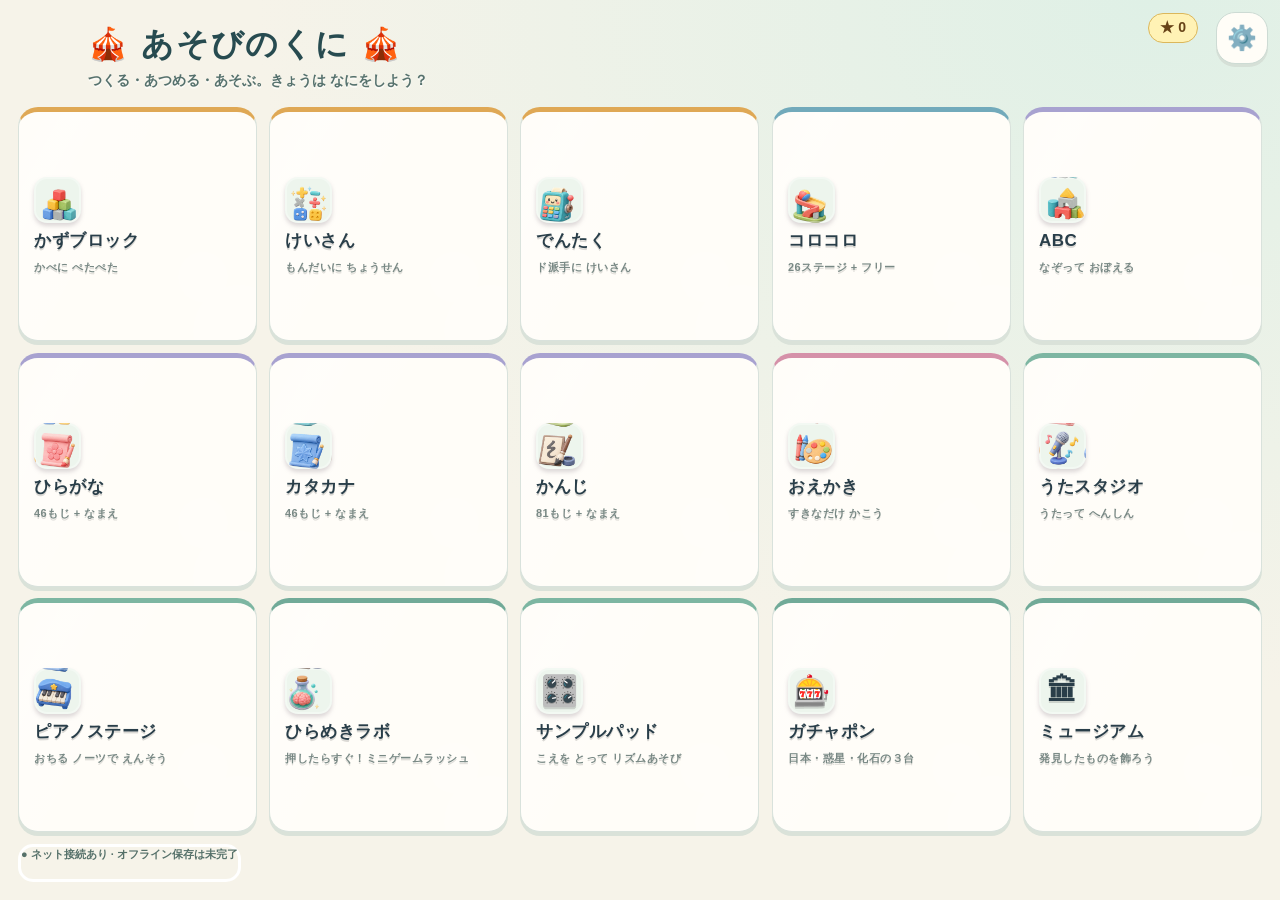
==== commit 8fdbf4a1: "Add files via upload" ====
--- a/index.html
+++ b/index.html
@@ -694,6 +694,7 @@
 <link rel="stylesheet" href="quest.css">
 <link rel="stylesheet" href="museum.css">
 <link rel="stylesheet" href="rush-experience.css">
+<link rel="stylesheet" href="clock-game.css">
 
 <div id="scr-home" class="screen active">
   <button id="settings-open" class="home-settings" aria-label="おとな設定">⚙️</button>
@@ -1111,6 +1112,7 @@
 <script src="world-core.js"></script>
 <script src="number-art.js"></script>
 <script src="japan-map.js"></script>
+<script src="clock-game.js"></script>
 <script src="play-stars.js"></script>
 <script src="museum.js"></script>
 <script src="quest.js"></script>
@@ -1135,7 +1137,7 @@
 }
 
 /* ================= global comfort settings ================= */
-var APP_VERSION='2026.11.05-size-choice-fix';
+var APP_VERSION='2026.11.09-daily-gacha';
 var PREF={sound:true,speech:true,calm:false};
 try{
   var savedPref=JSON.parse(localStorage.getItem('asobi-settings-v1')||'null');
@@ -1496,6 +1498,7 @@
 var KZ=(function(){
   var stage=$('#kazu-stage'),cv=$('#kazu-cv'),ctx=cv.getContext('2d');
   var SIZES=[1,2,3,4,5,6,7,8,9,10];
+  var deckShapes={},freeLayout=null;
   var W=0,H=0,U=36,cols=20,rows=12,ox=20,floorY=0,palY=0,pal=[],blocks=[],drag=null,quiz=null,confirmT=0;
   var history=[],statusSeq=0,winTimer=0,selected=-1,fieldCols=20,fieldRows=12,viewZoom=1,panX=0,panY=0,handMode=false,panGesture=null,viewGesture=null,touchPoints={};
 
@@ -1538,10 +1541,10 @@
   function growField(c,r){c=Math.ceil(Math.max(fieldCols,c));r=Math.ceil(Math.max(fieldRows,r));if(c>512||r>512){showStatus('フィールドが広すぎます。ブロックを整理してください','near',2200);return false;}if(c!==fieldCols||r!==fieldRows){fieldCols=c;fieldRows=r;viewZoom=1;panX=0;panY=0;resize();updateViewLabel();}return true;}
   function prepareNumber(n,cs){var q={n:n,cells:cs},w=bw(q),h=bh(q),existingHeight=blocks.reduce(function(v,b){return Math.max(v,b.row+bh(b));},0);return growField(Math.max(20,w*(n>=11?2:1)+8),Math.max(12,h+(n>=11?8:3),n>=11?existingHeight+h+4:12));}
   function fitCells(n){return WORLD_CORE.defaultCells(n);}
-  function placeNumber(n,retry){try{WORLD_CORE.number(n);}catch(e){showStatus(e.message,'near',2200);return false;}if(quiz&&activeSizes().indexOf(n)<0){showStatus('この問題では下のブロックから選んでください','near',2200);return false;}var cs=fitCells(n);if(!prepareNumber(n,cs))return false;var q={n:n,cells:cs},w=bw(q),h=bh(q),before=snapshot();for(var row=0;row<=rows-h;row++)for(var col=0;col<=cols-w;col++)if(freeAt(col,row,w,h,q)){putBlock(n,false,col,row,cs);remember(before);refresh();draw();updateViewLabel();return true;}if(!retry&&growField(cols+w+2,rows+h+2))return placeNumber(n,true);showStatus('置く場所が足りません。ブロックを整理してください','near',2300);return false;}
-  function startNumber(n,e){if(drag)return;var cs=fitCells(n);if(!prepareNumber(n,cs))return;var r=cv.getBoundingClientRect(),x=e.clientX-r.left,y=e.clientY-r.top;drag={n:n,vert:false,cells:cs,x:x,y:y,pid:e.pointerId,tm:Date.now(),before:snapshot(),fromPalette:true,sx:x,sy:y,t0:Date.now(),moved:false};try{cv.setPointerCapture(e.pointerId);}catch(ignore){}draw();}
+  function placeNumber(n,retry){try{WORLD_CORE.number(n);}catch(e){showStatus(e.message,'near',2200);return false;}if(quiz&&activeSizes().indexOf(n)<0){showStatus('この問題では下のブロックから選んでください','near',2200);return false;}var cs=deckShapes[n]||fitCells(n);if(!prepareNumber(n,cs))return false;var q={n:n,cells:cs},w=bw(q),h=bh(q),before=snapshot();for(var row=0;row<=rows-h;row++)for(var col=0;col<=cols-w;col++)if(freeAt(col,row,w,h,q)){putBlock(n,false,col,row,cs);remember(before);refresh();draw();updateViewLabel();return true;}if(!retry&&growField(cols+w+2,rows+h+2))return placeNumber(n,true);showStatus('置く場所が足りません。ブロックを整理してください','near',2300);return false;}
+  function startNumber(n,e){if(drag)return;var cs=deckShapes[n]||fitCells(n);if(!prepareNumber(n,cs))return;var r=cv.getBoundingClientRect(),x=e.clientX-r.left,y=e.clientY-r.top;drag={n:n,vert:false,cells:cs,x:x,y:y,pid:e.pointerId,tm:Date.now(),before:snapshot(),fromPalette:true,sx:x,sy:y,t0:Date.now(),moved:false};try{cv.setPointerCapture(e.pointerId);}catch(ignore){}draw();}
   function putBlock(n,vert,col,row,cells){
-    blocks.push({n:n,vert:vert,col:col,row:row,cells:cells,stuckAt:Date.now()});selected=blocks.length-1;if(!quiz)PLAY_STARS.progress('kazu',JSON.stringify(blocks.map(function(b){return[b.n,b.col,b.row];})),5,3);
+    blocks.push({n:n,vert:vert,col:col,row:row,cells:cells,stuckAt:Date.now()});selected=blocks.length-1;
   }
   function total(){var s=0;for(var i=0;i<blocks.length;i++)s+=blocks[i].n;return s;}
   function snapshot(){
@@ -1650,7 +1653,7 @@
              quiz.ctype==='min'?cnt>=quiz.k:true;
       if(ok){
         won=true;
-        quiz=null;
+        quiz=null;freeLayout=null;
         $('#kz-guide').classList.add('hidden');
         $('#kz-target').textContent='🎉 せいかい! すごい!';
         sfx('yay');
@@ -1668,11 +1671,15 @@
         setTimeout(function(){if(quiz)renderTarget();},2200);
       }
     }
+    $('#kz-quiz').textContent=quiz?'自由あそびへ':'⭐ もんだい';
     if(!won)updateStatus();
     updateUndo();
   }
   $('#kz-quiz').addEventListener('click',function(){
     sfx('click');
+    picker.classList.add('hidden');numbers.classList.add('hidden');
+    if(quiz){quiz=null;blocks=[];restore(freeLayout.blocks);history=freeLayout.history;freeLayout=null;selected=-1;drag=null;$('#kz-guide').classList.add('hidden');$('#kz-target').textContent='';refresh();resize();return;}
+    freeLayout={blocks:snapshot(),history:history};
     // 新しい もんだいは、まっさらな ばしょから はじめる
     blocks=[]; drag=null; history=[]; updateUndo(); confirmT=0; $('#kz-clear').textContent='🗑 リセット';
     clearTimeout(winTimer);$('#kz-win').classList.add('hidden');
@@ -1785,12 +1792,14 @@
   function endDrag(e){
     if(cur!=='kazu'||!drag||e.pointerId!==drag.pid)return;
     var placed=false,before=drag.before,openPicker=false;
-    if(drag.fromPalette&&!drag.moved){var number=drag.n;drag=null;placeNumber(number);return;}
+    if(drag.fromPalette&&!drag.moved){var number=drag.n;drag=null;draw();openShapes(number);return;}
     if(drag.fromBlock&&!drag.moved){
       restore(before);selected=drag.sourceIndex;placed=true;openPicker=Date.now()-drag.t0<550;
     }
     if(!placed){
-      if(drag.y<palY){
+      var dropY=e.clientY-cv.getBoundingClientRect().top;
+      if(drag.fromBlock&&dropY>=palY){selected=-1;sfx('drop');}
+      else if(drag.y<palY){
         var sn=snapOf(drag);
         if(sn.ok){putBlock(drag.n,drag.vert,sn.col,sn.row,drag.cells);sfx('drop');}
         else if(drag.fromBlock){restore(before);selected=drag.sourceIndex;}
@@ -1806,7 +1815,7 @@
 
   function drawBlock(x,y,n,vert,alpha,cells){ctx.save();ctx.globalAlpha=alpha;NUMBER_ART.draw(ctx,n,WORLD_CORE.cells({n:n,vert:vert,cells:cells}),U,x,y);ctx.restore();}
   function thumbnail(c,n,cells){var x=c.getContext('2d'),w=bw({n:n,cells:cells}),h=bh({n:n,cells:cells}),u=Math.min((c.width-24)/(w+1),(c.height-24)/(h+1));NUMBER_ART.draw(x,n,cells,u,(c.width-w*u)/2,14,{label:false});}
-  function drawPalBlock(it){ctx.save();ctx.fillStyle='rgba(255,255,255,.85)';rr(ctx,it.x,it.y,it.w,it.h,9);ctx.fill();ctx.strokeStyle='#c6d8ce';ctx.lineWidth=1;ctx.stroke();var cs=WORLD_CORE.defaultCells(it.n),w=bw({n:it.n,cells:cs}),h=bh({n:it.n,cells:cs}),u=Math.min((it.w-18)/(w+1),46/(h+1));NUMBER_ART.draw(ctx,it.n,cs,u,it.x+(it.w-w*u)/2,it.y+16,{label:false});ctx.fillStyle='#2c4652';ctx.font='bold 15px sans-serif';ctx.textAlign='center';ctx.textBaseline='top';ctx.fillText(String(it.n),it.x+it.w/2,it.y+2);ctx.restore();}
+  function drawPalBlock(it){ctx.save();ctx.fillStyle='rgba(255,255,255,.85)';rr(ctx,it.x,it.y,it.w,it.h,9);ctx.fill();ctx.strokeStyle='#c6d8ce';ctx.lineWidth=1;ctx.stroke();var cs=deckShapes[it.n]||WORLD_CORE.defaultCells(it.n),w=bw({n:it.n,cells:cs}),h=bh({n:it.n,cells:cs}),u=Math.min((it.w-18)/(w+1),46/(h+1));NUMBER_ART.draw(ctx,it.n,cs,u,it.x+(it.w-w*u)/2,it.y+16,{label:false});ctx.fillStyle='#2c4652';ctx.font='bold 15px sans-serif';ctx.textAlign='center';ctx.textBaseline='top';ctx.fillText(String(it.n),it.x+it.w/2,it.y+2);ctx.restore();}
   function draw(){
     if(!W)return;
     ctx.clearRect(0,0,W,H);
@@ -1840,7 +1849,7 @@
     // palette strip
     ctx.fillStyle='#efe9dc';
     rr(ctx,6,palY+6,W-12,H-palY-12,16); ctx.fill();
-    ctx.fillStyle='#526c61';ctx.font='bold 12px sans-serif';ctx.textAlign='left';ctx.textBaseline='middle';ctx.fillText(quiz?'問題で使える数':'１〜10：タップで追加・ドラッグで配置　｜　11〜100は「数を選ぶ」',12,palY+15);
+    ctx.fillStyle='#526c61';ctx.font='bold 12px sans-serif';ctx.textAlign='left';ctx.textBaseline='middle';ctx.fillText(quiz?'問題で使える数':'タップで形を選ぶ · ドラッグで置く／しまう',12,palY+15);
     for(var k=0;k<pal.length;k++)drawPalBlock(pal[k]);
     // drag ghost
     if(drag){
@@ -1870,15 +1879,18 @@
   var picker=document.createElement('div');picker.className='kz-shapes hidden';picker.setAttribute('role','dialog');picker.setAttribute('aria-label','ブロックの形を選択');stage.appendChild(picker);
   function transformTo(cells){var old=blocks[selected];if(!old)return false;var candidate={n:old.n,vert:false,cells:cells,col:old.col,row:old.row};if(!growField(old.col+bw(candidate)+3,old.row+bh(candidate)+3))return false;var others=blocks.filter(function(_,i){return i!==selected;});if(candidate.col<0||candidate.row<0||bw(candidate)>cols||bh(candidate)>rows||others.some(function(b){return WORLD_CORE.overlap(b,candidate);})){showStatus('この場所では重なります。空いている場所へ移動してから変形してください','near',2200);return false;}var before=snapshot();blocks[selected]=candidate;remember(before);refresh();draw();picker.classList.add('hidden');return true;}
   function closeShapes(){picker.classList.add('hidden');cv.focus();}
-  function openShapes(){var old=blocks[selected];if(!old){showStatus('先に、置いたブロックをタップしてください','',2200);return;}picker.innerHTML='';var close=document.createElement('button');close.textContent='閉じる';close.addEventListener('click',closeShapes);picker.appendChild(close);var title=document.createElement('strong');title.className='number-picker-title';title.textContent=old.n+'の変形 · 個数とキャラクターは変わりません';picker.appendChild(title);WORLD_CORE.shapes(old.n).forEach(function(shape){var button=document.createElement('button'),q={n:old.n,cells:shape.cells},fits=bw(q)<=cols&&bh(q)<=rows;button.textContent=shape.name+'（'+old.n+'個）'+(fits?'':' · フィールドを拡張');button.disabled=false;var sample=document.createElement('canvas');sample.width=130;sample.height=110;thumbnail(sample,old.n,shape.cells);button.prepend(sample);button.addEventListener('click',function(){transformTo(shape.cells);});picker.appendChild(button);});picker.classList.remove('hidden');close.focus();}
-  transform.addEventListener('click',openShapes);
+  function openShapes(n){var fromDeck=typeof n==='number',old=fromDeck?{n:n}:blocks[selected];if(!old){showStatus('先に、置いたブロックをタップしてください','',2200);return;}picker.innerHTML='';var close=document.createElement('button');close.textContent='閉じる';close.addEventListener('click',closeShapes);picker.appendChild(close);var title=document.createElement('strong');title.className='number-picker-title';title.textContent=old.n+'の変形 · 個数とキャラクターは変わりません';picker.appendChild(title);var action=document.createElement('button');action.textContent=fromDeck?'この形で置く':'しまう';action.addEventListener('click',function(){
+    if(fromDeck){if(placeNumber(n))closeShapes();return;}
+    var before=snapshot();blocks.splice(selected,1);selected=-1;remember(before);refresh();draw();closeShapes();
+  });picker.appendChild(action);WORLD_CORE.shapes(old.n).forEach(function(shape){var button=document.createElement('button'),q={n:old.n,cells:shape.cells},fits=bw(q)<=cols&&bh(q)<=rows;button.textContent=shape.name+'（'+old.n+'個）'+(fits?'':' · フィールドを拡張');button.disabled=false;var sample=document.createElement('canvas');sample.width=130;sample.height=110;thumbnail(sample,old.n,shape.cells);button.prepend(sample);button.addEventListener('click',function(){if(fromDeck){deckShapes[n]=shape.cells;draw();closeShapes();}else transformTo(shape.cells);});picker.appendChild(button);});picker.classList.remove('hidden');close.focus();}
+  transform.addEventListener('click',function(){openShapes();});
   cv.tabIndex=0;cv.setAttribute('aria-label','数ブロック。タップで変形、ドラッグで移動');
   picker.addEventListener('keydown',function(e){if(e.key==='Escape')closeShapes();});
   var numbers=document.createElement('div');numbers.className='kz-shapes kz-number-picker hidden';numbers.setAttribute('role','dialog');numbers.setAttribute('aria-label','１から100の数を選ぶ');stage.appendChild(numbers);
   var choose=document.createElement('button');choose.id='kz-choose-number';choose.className='actbtn';choose.textContent='画像の28種類から選ぶ';transform.after(choose);var numberPage=0;
   function closeNumbers(){numbers.classList.add('hidden');choose.focus();}
-  function openNumbers(page){numberPage=page==null?numberPage:page;numbers.innerHTML='';var head=document.createElement('div');head.className='number-picker-header';var title=document.createElement('strong');title.textContent='画像の28種類：タップで追加・ドラッグで配置';head.appendChild(title);var close=document.createElement('button');close.textContent='閉じる';close.addEventListener('click',closeNumbers);head.appendChild(close);numbers.appendChild(head);var nav=document.createElement('div');nav.className='number-picker-nav';for(var i=0;i<3;i++){(function(p){var b=document.createElement('button');b.textContent=['1〜10','11〜20','30〜100（10ずつ）'][p];b.setAttribute('aria-pressed',p===numberPage?'true':'false');b.addEventListener('click',function(){openNumbers(p);});nav.appendChild(b);})(i);}numbers.appendChild(nav);
-    var grid=document.createElement('div');grid.className='number-catalogue';numbers.appendChild(grid);for(var ni=numberPage*10;ni<Math.min(WORLD_CORE.referenceNumbers.length,numberPage*10+10);ni++){var n=WORLD_CORE.referenceNumbers[ni];(function(value){var b=document.createElement('button');b.type='button';b.dataset.number=String(value);b.setAttribute('aria-label',NUMBER_ART.spec(value).name+'・'+value+'を追加');var sample=document.createElement('canvas');sample.width=150;sample.height=160;thumbnail(sample,value,WORLD_CORE.defaultCells(value));b.appendChild(sample);var caption=document.createElement('strong');caption.textContent=String(value);b.appendChild(caption);b.addEventListener('pointerdown',function(e){e.preventDefault();startNumber(value,e);if(drag)numbers.classList.add('hidden');});b.addEventListener('click',function(e){if(e.detail===0&&placeNumber(value))closeNumbers();});grid.appendChild(b);})(n);}numbers.classList.remove('hidden');close.focus();}
+  function openNumbers(page){numberPage=page==null?numberPage:page;numbers.innerHTML='';var head=document.createElement('div');head.className='number-picker-header';var title=document.createElement('strong');title.textContent='画像の28種類：タップで形を選ぶ・ドラッグで配置';head.appendChild(title);var close=document.createElement('button');close.textContent='閉じる';close.addEventListener('click',closeNumbers);head.appendChild(close);numbers.appendChild(head);var nav=document.createElement('div');nav.className='number-picker-nav';for(var i=0;i<3;i++){(function(p){var b=document.createElement('button');b.textContent=['1〜10','11〜20','30〜100（10ずつ）'][p];b.setAttribute('aria-pressed',p===numberPage?'true':'false');b.addEventListener('click',function(){openNumbers(p);});nav.appendChild(b);})(i);}numbers.appendChild(nav);
+    var grid=document.createElement('div');grid.className='number-catalogue';numbers.appendChild(grid);for(var ni=numberPage*10;ni<Math.min(WORLD_CORE.referenceNumbers.length,numberPage*10+10);ni++){var n=WORLD_CORE.referenceNumbers[ni];(function(value){var b=document.createElement('button');b.type='button';b.dataset.number=String(value);b.setAttribute('aria-label',NUMBER_ART.spec(value).name+'・'+value+'を追加');var sample=document.createElement('canvas');sample.width=150;sample.height=160;thumbnail(sample,value,WORLD_CORE.defaultCells(value));b.appendChild(sample);var caption=document.createElement('strong');caption.textContent=String(value);b.appendChild(caption);b.addEventListener('pointerdown',function(e){e.preventDefault();startNumber(value,e);if(drag)numbers.classList.add('hidden');});b.addEventListener('click',function(e){if(e.detail===0){closeNumbers();openShapes(value);}});grid.appendChild(b);})(n);}numbers.classList.remove('hidden');close.focus();}
   choose.addEventListener('click',function(){if(quiz){showStatus('問題では、下にある数を使ってください','near',2200);return;}picker.classList.add('hidden');openNumbers();});numbers.addEventListener('keydown',function(e){if(e.key==='Escape')closeNumbers();});
   cv.addEventListener('keydown',function(e){if((e.key==='Enter'||e.key===' ')&&blocks[selected]){e.preventDefault();openShapes();}});
   var viewport=document.createElement('div');viewport.className='kz-viewport';var viewLabel=document.createElement('span');viewLabel.setAttribute('aria-live','polite');
@@ -2447,7 +2459,7 @@
     if(got){
       sfx('yay');
       if(mode>=0){
-        PLAY_STARS.event('koro');if(!cleared[mode]){cleared[mode]=true; saveCleared();}
+        if(!cleared[mode]){PLAY_STARS.earn('koro','stage:'+mode,1);cleared[mode]=true;saveCleared();}
         updateChips();
         $('#kr-ovl-txt').textContent='ステージ'+STAGES[mode].name+' クリア! 🎉';
         $('#kr-next').textContent=(mode<STAGES.length-1)?'つぎの ステージ ▶':'🛠 フリーで あそぶ';
@@ -2610,7 +2622,7 @@
   return {add:add,all:all,remove:remove};
 })();
 function artSaved(stage,msg){var n=document.createElement('div');n.className='art-saveflash';n.textContent=msg||'さくひんてんに ほぞんしたよ! ✨';stage.appendChild(n);setTimeout(function(){if(n.parentNode)n.parentNode.removeChild(n);},1850);}
-function showSavedImage(data,fromGallery){if(fromGallery&&cur==='gallery')PLAY_STARS.earn('gallery','view:'+PLAY_STARS.hash(data),1);$('#save-img').src=data;$('#save-help').innerHTML=fromGallery?'えを ながおしして<br>しゃしんに のこしてね 📷':'✅ さくひんてんに ほぞんしたよ!<br><small>この えを ながおしすると しゃしんにも のこせるよ</small>';$('#save-ovl').classList.remove('hidden');}
+function showSavedImage(data,fromGallery){$('#save-img').src=data;$('#save-help').innerHTML=fromGallery?'えを ながおしして<br>しゃしんに のこしてね 📷':'✅ さくひんてんに ほぞんしたよ!<br><small>この えを ながおしすると しゃしんにも のこせるよ</small>';$('#save-ovl').classList.remove('hidden');}
 
 /* ================= おえかき・カード工房 ================= */
 var OE=createStudio();
@@ -3042,7 +3054,7 @@
   function playPad(i){
     var p=pads[i],b=buttons[i];if(!p){status.textContent=(i+1)+'ばんは からっぽ。ながく おして おとを とろう!';return;}
     b.classList.remove('playing');void b.offsetWidth;b.classList.add('playing');setTimeout(function(){b.classList.remove('playing');},Math.min(850,Math.max(170,p.dur*1000)));
-    PLAY_STARS.progress('sampler',i,12,2);if(p.buffer){
+    if(p.buffer){
       try{var c=ac(),src=c.createBufferSource(),gain=c.createGain();src.buffer=p.buffer;gain.gain.value=.88;src.connect(gain);gain.connect(c.destination);src.start();}catch(e){}
     }else{var a=new Audio(p.url);a.volume=.88;a.play().catch(function(){});}
   }
@@ -3382,7 +3394,7 @@
   }
   var HOME_PHRASES=['てんさい!','すごすぎる!','パーフェクト!','100てん まんてん!','はかせ みたい!'];
   function pressEq(){
-    var raw=calcNow(),res=fmt(raw),oldAcc=acc,oldOp=op,oldV=curV;if(!quiz&&Number.isFinite(raw)&&oldAcc!==null&&oldOp!==null)PLAY_STARS.progress('calc',oldAcc+oldOp+oldV,3,2);
+    var raw=calcNow(),res=fmt(raw),oldAcc=acc,oldOp=op,oldV=curV;
     curV=res; acc=null; op=null; fresh=true; show();
     expr.textContent=oldAcc!==null&&oldOp!==null?fmt(oldAcc)+' '+oldOp+' '+oldV+' =':'こたえは';
     if(!isFinite(raw)){
@@ -3702,7 +3714,7 @@
       if(best[id]){var tag=document.createElement('span');tag.className='pn-song-best';tag.textContent=best[id].rank;bs[i].appendChild(tag);}
     }
   }
-  function saveResult(total,rank){PLAY_STARS.event('piano',3);
+  function saveResult(total,rank){if(rank.value>=2)PLAY_STARS.earn('piano','song:'+current.id,3);
     var old=best[current.id],value=rank.value*100000+perfects*100+goods;
     var oldValue=old?(old.value||0):0,plays=old?(old.plays||0)+1:1,isBest=!old||value>oldValue;
     if(isBest)best[current.id]={rank:rank.rank,title:rank.title,perfect:perfects,good:goods,total:total,value:value,plays:plays};
@@ -3736,7 +3748,7 @@
   function press(id,btn,groupSize){
     try{if(window.speechSynthesis&&(window.speechSynthesis.speaking||window.speechSynthesis.pending))window.speechSynthesis.cancel();}catch(e){}
     if(!playNote(id,groupSize)){btn.classList.add('hit');setTimeout(function(){btn.classList.remove('hit');},180);return;}
-    PLAY_STARS.progress('piano',id,12,3);btn.classList.add('hit');setTimeout(function(){btn.classList.remove('hit');},180);
+    btn.classList.add('hit');setTimeout(function(){btn.classList.remove('hit');},180);
     var r=btn.getBoundingClientRect();CONF.burst(r.left+r.width/2,r.top+20,groupSize>1?1:(lesson?3:2));
     if(!lesson||!current){msg.textContent='いい おと! もっと ひいてみよう';return;}
     var steps=stepsFor(current),target=steps[step]||[],now=performance.now(),isTarget=target.indexOf(id)>=0;
@@ -4507,14 +4519,7 @@
 
 /* ---- かんじ (小1の80字 + 楽) ---- */
 var KJ=(function(){
-  var ks=[['一','いち'],['二','に'],['三','さん'],['四','し'],['五','ご'],['六','ろく'],['七','しち'],['八','はち'],['九','きゅう'],['十','じゅう'],
-    ['百','ひゃく'],['千','せん'],['上','うえ'],['下','した'],['左','ひだり'],['右','みぎ'],['中','なか'],['大','おおきい'],['小','ちいさい'],['月','つき'],
-    ['日','ひ'],['年','とし'],['早','はやい'],['木','き'],['林','はやし'],['森','もり'],['山','やま'],['川','かわ'],['土','つち'],['空','そら'],
-    ['田','た'],['天','てん'],['生','いきる'],['花','はな'],['草','くさ'],['虫','むし'],['犬','いぬ'],['人','ひと'],['名','なまえ'],['女','おんな'],
-    ['男','おとこ'],['子','こ'],['目','め'],['耳','みみ'],['口','くち'],['手','て'],['足','あし'],['見','みる'],['音','おと'],['力','ちから'],
-    ['気','き'],['円','えん'],['入','はいる'],['出','でる'],['立','たつ'],['休','やすむ'],['先','さき'],['夕','ゆうがた'],['本','ほん'],['文','ぶん'],
-    ['字','じ'],['学','まなぶ'],['校','がっこうのこう'],['村','むら'],['町','まち'],['石','いし'],['正','ただしい'],['水','みず'],['火','ひ'],['玉','たま'],
-    ['王','おうさま'],['竹','たけ'],['糸','いと'],['貝','かい'],['車','くるま'],['金','きん'],['雨','あめ'],['赤','あか'],['青','あお'],['白','しろ'],['楽','たのしい'],['小林 楽','こばやし らく',true]];
+  var ks=WORLD_CORE.kanji.concat([['小林 楽','こばやし らく',true]]);
   var items=ks.map(function(k){
     return {ch:k[0],word:k[0]+' ('+k[1]+')',emoji:k[2]?'🌟':'',say:k[1],say2:k[1]+'!',meaning:KANJI_MEANINGS[k[0]],phrase:!!k[2]};
   });
@@ -4573,11 +4578,11 @@
       '<button id="adv-start" class="adv-start">🌟 ぼうけんスタート!</button>';
     $('#adv-start').addEventListener('click',start);
   }
-  function start(){sfx('star');route=shuffle(['stop','memory','switch','count']).slice(0,3);mission=-1;nextMission();}
+  function start(){sfx('star');route=shuffle(['stop','memory','switch']).slice(0,3);mission=-1;nextMission();}
   function nextMission(){
     clearTimers();locked=false;mission++;
     if(mission>=route.length){finish();return;}
-    if(route[mission]==='stop')gameStop();else if(route[mission]==='memory')gameMemory();else if(route[mission]==='switch')gameSwitch();else gameCount();
+    if(route[mission]==='stop')gameStop();else if(route[mission]==='memory')gameMemory();else gameSwitch();
   }
   function win(message){
     if(locked)return;locked=true;sfx('yay');sparkle(70);if(!calm)CONF.rain(['⭐','✨'],8);
@@ -4624,15 +4629,6 @@
     }
     sayGuide('どうぶつを えらぼう');draw();
   }
-  function gameCount(){
-    var n=2+Math.floor(Math.random()*5);
-    base('✨ ぱっと いくつ?','おほしさまを みてね','<div id="adv-game" class="adv-game"><div id="adv-stars" class="adv-count-stars"></div><div id="adv-numbers" style="display:none;width:100%"></div></div>');
-    function showStars(){var h='';for(var i=0;i<n;i++)h+=artImg('star');$('#adv-stars').innerHTML=h;$('#adv-stars').style.display='flex';$('#adv-numbers').style.display='none';later(hideStars,900);}
-    function hideStars(){if(locked)return;var nums=[n];while(nums.length<3){var q=Math.max(1,n-2+Math.floor(Math.random()*5));if(nums.indexOf(q)<0)nums.push(q);}nums=shuffle(nums);var h='';for(var i=0;i<nums.length;i++)h+='<button class="adv-choice" data-num="'+nums[i]+'">'+nums[i]+'</button>';$('#adv-stars').style.display='none';$('#adv-numbers').innerHTML=h;$('#adv-numbers').style.display='flex';$('#adv-numbers').style.justifyContent='center';$('#adv-numbers').style.gap='18px';$('#adv-instr').textContent='いくつ あったかな?';
-      $$('#adv-numbers .adv-choice').forEach(function(b){b.addEventListener('click',function(){if(locked)return;if(parseInt(b.getAttribute('data-num'),10)===n)win(n+'こ、ぱっと わかったね!');else{sfx('click');$('#adv-instr').textContent='もういちど みてみよう!';showStars();}});});
-    }
-    sayGuide('おほしさまは いくつかな');showStars();
-  }
   function finish(){
     clearTimers();sfx('yay');sparkle(120);if(!calm)CONF.rain(['🌟','✨','💮'],20);
     try{var total=parseInt(localStorage.getItem('asobi-adventure-sessions-v1')||'0',10)+1;localStorage.setItem('asobi-adventure-sessions-v1',String(total));}catch(e){}
@@ -4640,7 +4636,7 @@
     sayGuide('ひらめき だいせいこう！');$('#adv-again').addEventListener('click',start);$('#adv-rush').addEventListener('click',function(){show('rush');});
   }
   calmBtn.addEventListener('click',function(){sfx('click');setCalm(!calm);});
-  return {questStart:function(i){clearTimers();locked=false;mission=0;route=[['stop','memory','switch','count'][i%4]];[gameStop,gameMemory,gameSwitch,gameCount][i%4]();},enter:function(){try{calm=localStorage.getItem('asobi-adventure-calm-v1')==='1';}catch(e){}setCalm(calm);showLobby();},leave:function(){clearTimers();}};
+  return {questStart:function(i){clearTimers();locked=false;mission=0;route=[['stop','memory','switch'][i%3]];[gameStop,gameMemory,gameSwitch][i%3]();},enter:function(){try{calm=localStorage.getItem('asobi-adventure-calm-v1')==='1';}catch(e){}setCalm(calm);showLobby();},leave:function(){clearTimers();}};
 })();
 
 /* ================= ⚡ミニゲームラッシュ ================= */
@@ -5358,7 +5354,8 @@
    {lvl:2,make:function(){var a=pick(DOBUTU),b=pick(DOBUTU);while(b===a)b=pick(DOBUTU);
      return choice('みぎに いるのは だれ?',[{label:stampHtml(b),ok:true},{label:stampHtml(a),ok:false}],'<span class="rush-stamp-line">'+stampHtml(a)+stampHtml(b)+'</span>');}},
    {lvl:3,make:function(){var a=ri(2,4),b=ri(2,4),ans=a+b;
-     return choice('ぜんぶで なんこ?',[{label:ans,ok:true},{label:ans+1,ok:false},{label:ans-1,ok:false}],stampLine('apple',a)+stampLine('star',b));}}
+     return choice('ぜんぶで なんこ?',[{label:ans,ok:true},{label:ans+1,ok:false},{label:ans-1,ok:false}],stampLine('apple',a)+stampLine('star',b));}},
+   {lvl:1,name:'クロック・クエスト',test:'clock-set',make:function(){return CLOCK_GAME.create({clock:clock,win:win});}}
   ];
 
   function enter(){
@@ -5379,7 +5376,7 @@
       if(g&&g.mount&&!dom.children.length)g.mount(dom);
     }
   }
-  return {questStart:function(i){questIndex=i;leave();enter();},questGames:function(){return DEFS.map(function(d,i){var m=String(d.make).match(/(?:instr\s*:\s*|(?:choice|mash|dragGame|tapAll)\()'([^']+)'/);return m?m[1]:'ミニゲーム '+(i+1);});},enter:enter,leave:leave,tick:tick,resize:resize,
+  return {questStart:function(i){questIndex=i;leave();enter();},questGames:function(){return DEFS.map(function(d,i){var m=String(d.make).match(/(?:instr\s*:\s*|(?:choice|mash|dragGame|tapAll)\()'([^']+)'/);return d.name||(m?m[1]:'ミニゲーム '+(i+1));});},enter:enter,leave:leave,tick:tick,resize:resize,
     dbg:function(){return {next:next,win:win,force:forceMount,g:function(){return g;},state:function(){return{cleared:cleared,stars:stars,combo:combo,defs:DEFS.length};}};}};
 })();
 
@@ -5637,7 +5634,7 @@
   function snapshot(){try{undo.push(paint.toDataURL());if(undo.length>8)undo.shift();}catch(e){}}
   function down(e){if(!Object.keys(active).length)snapshot();hasPaint=true;var p=pos(e);active[e.pointerId]=p;pctx.fillStyle=eraser?'rgba(0,0,0,1)':color;pctx.globalCompositeOperation=eraser?'destination-out':'source-over';pctx.beginPath();pctx.arc(p.x,p.y,width/2,0,6.29);pctx.fill();render();}
   function move(e){var a=active[e.pointerId];if(!a)return;var p=pos(e);pctx.globalCompositeOperation=eraser?'destination-out':'source-over';pctx.strokeStyle=eraser?'rgba(0,0,0,1)':color;pctx.lineWidth=width;pctx.lineCap='round';pctx.lineJoin='round';pctx.beginPath();pctx.moveTo(a.x,a.y);pctx.lineTo(p.x,p.y);pctx.stroke();active[e.pointerId]=p;render();}
-  function up(e){if(active[e.pointerId])PLAY_STARS.progress('coloring',Math.round(active[e.pointerId].x)+':'+color,8,3);delete active[e.pointerId];pctx.globalCompositeOperation='source-over';}
+  function up(e){delete active[e.pointerId];pctx.globalCompositeOperation='source-over';}
   cv.addEventListener('pointerdown',down);window.addEventListener('pointermove',function(e){if(cur==='coloring')move(e);});window.addEventListener('pointerup',up);window.addEventListener('pointercancel',up);
   var pal=$('#co-palette');colors.forEach(function(c){var b=document.createElement('button');b.className='art-color';b.style.background=c;b.setAttribute('aria-label','いろ');b.addEventListener('click',function(){color=c;eraser=false;sfx('click');});pal.appendChild(b);});
   function resetTemplateConfirm(){if(pendingTemplateBtn)pendingTemplateBtn.textContent=pendingTemplateLabel;pendingTemplate=-1;pendingTemplateAt=0;pendingTemplateBtn=null;}
@@ -5760,7 +5757,7 @@
   function queueRender(){if(stream||renderRAF)return;renderRAF=requestAnimationFrame(function(){renderRAF=0;render();});}
   function pos(e){var r=cv.getBoundingClientRect();return{x:e.clientX-r.left,y:e.clientY-r.top};}
   function surface(p){var c=center(),best=null,bestZ=-99,gs=geometry();for(var gi=0;gi<gs.length;gi++){var t=viewTriangle(gs[gi],c);if(t.nz<=-.02)continue;var a=t.p[0],b=t.p[1],d=t.p[2],den=(b.y-d.y)*(a.x-d.x)+(d.x-b.x)*(a.y-d.y);if(Math.abs(den)<.0001)continue;var w1=((b.y-d.y)*(p.x-d.x)+(d.x-b.x)*(p.y-d.y))/den,w2=((d.y-a.y)*(p.x-d.x)+(a.x-d.x)*(p.y-d.y))/den,w3=1-w1-w2;if(w1<-.002||w2<-.002||w3<-.002)continue;var zz=a.z*w1+b.z*w2+d.z*w3;if(zz<bestZ)continue;bestZ=zz;var va=t.raw[0],vb=t.raw[1],vd=t.raw[2],nx=va.n[0]*w1+vb.n[0]*w2+vd.n[0]*w3,ny=va.n[1]*w1+vb.n[1]*w2+vd.n[1]*w3,nz=va.n[2]*w1+vb.n[2]*w2+vd.n[2]*w3,nn=normal3(nx,ny,nz);best=[va.p[0]*w1+vb.p[0]*w2+vd.p[0]*w3,va.p[1]*w1+vb.p[1]*w2+vd.p[1]*w3,va.p[2]*w1+vb.p[2]*w2+vd.p[2]*w3,nn[0],nn[1],nn[2]];}return best;}
-  cv.addEventListener('pointerdown',function(e){active[e.pointerId]=pos(e);var ids=Object.keys(active);if(ids.length>=2){rotating=true;lastMid={x:(active[ids[0]].x+active[ids[1]].x)/2,y:(active[ids[0]].y+active[ids[1]].y)/2};}else{var q=surface(active[e.pointerId]);if(q){strokes.push({c:color,w:size,p:[q]});PLAY_STARS.progress('draw3d',strokes.length+':'+color,5,3);}}});
+  cv.addEventListener('pointerdown',function(e){active[e.pointerId]=pos(e);var ids=Object.keys(active);if(ids.length>=2){rotating=true;lastMid={x:(active[ids[0]].x+active[ids[1]].x)/2,y:(active[ids[0]].y+active[ids[1]].y)/2};}else{var q=surface(active[e.pointerId]);if(q){strokes.push({c:color,w:size,p:[q]});}}});
   window.addEventListener('pointermove',function(e){if(cur!=='draw3d'||!active[e.pointerId])return;active[e.pointerId]=pos(e);var ids=Object.keys(active);if(ids.length>=2){var mid={x:(active[ids[0]].x+active[ids[1]].x)/2,y:(active[ids[0]].y+active[ids[1]].y)/2};if(lastMid){yaw+=(mid.x-lastMid.x)*.012;pitch=clamp(pitch+(mid.y-lastMid.y)*.01,-1.2,1.2);}lastMid=mid;queueRender();}else if(!rotating&&strokes.length){var q=surface(active[e.pointerId]);if(q){strokes[strokes.length-1].p.push(q);queueRender();}}});
   function up(e){delete active[e.pointerId];if(Object.keys(active).length<2){rotating=Object.keys(active).length>0;lastMid=null;}if(!Object.keys(active).length)rotating=false;}window.addEventListener('pointerup',up);window.addEventListener('pointercancel',up);
   var pal=$('#d3-palette');colors.forEach(function(c){var b=document.createElement('button');b.className='art-color';b.style.background=c;b.addEventListener('click',function(){color=c;sfx('click');});pal.appendChild(b);});$$('.d3-chip').forEach(function(b){b.addEventListener('click',function(){var next=b.dataset.shape;if(next===shape)return;drafts[shape]=strokes;shape=next;strokes=drafts[next]||[];drafts[next]=strokes;$$('.d3-chip').forEach(function(x){x.classList.toggle('sel',x===b);});box.querySelector('.art-hint').textContent=(names[next]||next)+'に かいてみよう!';sfx('pop');render();});});
--- a/museum.css
+++ b/museum.css
@@ -16,3 +16,27 @@
 .gacha-room,.museum-room{overflow-anchor:none}.complete-skeleton{height:340px;max-height:42vh;object-fit:contain;background:#142e33}
 
 .studio-card img{height:clamp(130px,20vh,180px)}.studio-empty-pocket{display:flex;align-items:center;justify-content:center;min-height:160px;border:1px solid #ffffffda;border-radius:6px;background:linear-gradient(135deg,#ffffff70,#ffffff0a);box-shadow:inset 1px 1px 4px #fff,0 2px 5px #68593c25;color:#b8a67b;font-size:32px}@media(orientation:portrait){.studio-card img{height:clamp(145px,19vh,195px)}}
+.museum-pref-actions{display:flex;align-items:center;justify-content:center;gap:14px;flex-wrap:wrap;padding:14px;border:1px solid #e3c576;border-radius:16px;margin-top:12px;background:#153f4b}.museum-pref-actions strong{font-size:23px}.museum-pref-actions span{font-size:16px;color:#f3dcaa}.museum-pref-note{text-align:center;font-size:14px}.museum-showcase.japan select{display:block;margin:10px auto;padding:10px;border:1px solid #d4ba7d;border-radius:10px;max-width:100%;min-height:44px;font-size:16px;color:#294b54;background:#fff7db}.collection-map [role=button]{cursor:pointer}.collection-map [role=button]:focus{outline:none;stroke:#e2a02d;stroke-width:4}.map-success-card{display:flex;align-items:center;justify-content:center;flex-direction:column;gap:8px;max-width:520px;margin:12px auto;padding:18px;border:3px solid #eacb69;border-radius:25px;background:radial-gradient(#fff9da,#e4f2df);box-shadow:0 0 28px #f5d67d55;animation:map-fit-pop .4s ease-out}.map-success-badge{font-size:20px;font-weight:bold;color:#9b6b26}.map-success-card .exhibit-art{width:110px;height:110px;background:transparent}.map-success-name{font-size:clamp(32px,6vw,52px);color:#2d6264}.map-success-reading{font-size:clamp(22px,4vw,29px);color:#456b74}.map-success-card button{min-height:42px;padding:8px 17px;border:1px solid #6da1a2;border-radius:13px;background:#fffef6;color:#2e6266;font-size:16px}.map-result-scene{display:none!important}@keyframes map-fit-pop{from{transform:scale(.88);opacity:.4}to{transform:none;opacity:1}}@media(prefers-reduced-motion:reduce){.map-success-card{animation:none}}
+
+/* Preserve the square frame of each machine in the three-panel atlas. */
+.gacha-stage{width:min(380px,100%);height:auto;aspect-ratio:1}
+.gacha-custom-machine{display:flex;flex-direction:column;align-items:center;justify-content:center;padding-bottom:24%;background:radial-gradient(circle at 50% 34%,#fff4bb 0 16%,#6dc3ae 17% 32%,#334771 33% 50%,#131d38 51%);border:4px solid #deae67}
+.theme-kanji .gacha-custom-machine{background:radial-gradient(circle at 50% 34%,#fff4bb 0 16%,#cc8374 17% 32%,#703657 33% 50%,#2e1e38 51%)}
+.gacha-custom-machine span{font:bold clamp(50px,12vw,95px) serif;color:#53293f}
+.gacha-custom-machine strong{color:#fff7ce;text-shadow:0 2px 5px #000}
+.gacha-stage.spinning::after,.gacha-stage.capsule-ready::after{content:'';position:absolute;inset:0;border-radius:22px;pointer-events:none;background:radial-gradient(circle,#fff6a900 32%,#ffe38988 100%);animation:gacha-glow .75s ease-in-out infinite alternate}
+.gacha-handle,.gacha-capsule{z-index:1}
+.capsule-reveal .exhibit-art{animation:prize-glow .85s ease-out}
+.exhibit-art.kanji,.exhibit-art.zodiac{display:grid;align-content:center;justify-items:center;background:radial-gradient(ellipse,#713c57,#25162d);color:#fff1bf;font:700 clamp(22px,7vw,76px)/1.05 serif}
+.exhibit-art.zodiac{background:radial-gradient(ellipse,#3b8e77,#15243e);font-size:clamp(18px,4vw,42px)}
+.zodiac-icon{font-size:1.2em}
+.exhibit-art.rare-exhibit{background:radial-gradient(ellipse,#a6539c,#392358);box-shadow:inset 0 0 0 3px #f9d469,0 0 16px #e7c56d}
+@keyframes gacha-glow{from{opacity:.15}to{opacity:1}}
+@keyframes prize-glow{0%{transform:scale(.78);filter:brightness(2.5)}65%{transform:scale(1.06)}}
+@media(prefers-reduced-motion:reduce){.gacha-stage.spinning::after,.gacha-stage.capsule-ready::after,.capsule-reveal .exhibit-art{animation:none}}
+
+.capsule-opening .gacha-capsule{animation:capsule-open .43s ease-in forwards}
+.capsule-opening::after{background:radial-gradient(circle at 50% 76%,#fff8ca 0%,#ffdd8470 29%,transparent 65%)}
+@keyframes capsule-open{0%{opacity:1;transform:scale(1)}55%{opacity:1;transform:rotate(-10deg) scale(1.22);filter:brightness(1.5)}100%{opacity:0;transform:scale(1.6);filter:brightness(2.8)}}
+@media(prefers-reduced-motion:reduce){.capsule-opening .gacha-capsule{animation:none}}
+.gacha-custom-machine strong{position:absolute;bottom:15%;left:0;right:0;text-align:center}
--- a/clock-game.css
+++ b/clock-game.css
@@ -0,0 +1,5 @@
+.clock-game{position:relative;width:100%;height:100%;min-height:0;box-sizing:border-box;display:grid;grid-template-rows:auto minmax(0,1fr) auto auto auto;justify-items:center;gap:5px;padding:12px 16px 9px;background:#163e48 url('clock-workshop.webp') center/cover no-repeat;color:#fff3c5;overflow:hidden}.clock-mission{display:flex;align-items:center;gap:14px;padding:5px 18px;border:1px solid #f3d89b;border-radius:16px;background:#173c4bea;text-align:center}.clock-mission strong{font-size:clamp(19px,3.2vw,30px);color:#ffedb4}.clock-mission small{font-size:14px;color:#f1e7c6}.clock-dial-wrap{position:relative;height:100%;max-height:360px;aspect-ratio:1;min-height:0;max-width:100%}.clock-dial-wrap svg{height:100%;width:100%;filter:drop-shadow(0 6px 10px #102a3a66)}.clock-current{position:absolute;left:50%;bottom:21%;transform:translateX(-50%);background:#eaf4e8;color:#244e63;border:1px solid #7ba1a1;border-radius:7px;font:700 clamp(10px,1.6vw,15px)/1.3 sans-serif;padding:3px 7px;white-space:nowrap;box-shadow:0 2px 4px #234a4b33}.clock-controls{display:flex;gap:20px;justify-content:center;width:100%}.clock-turn{min-height:50px;width:min(210px,42%);padding:9px 15px;border:3px solid #f8dfa1;border-radius:20px;background:linear-gradient(#f8d888,#d69c39);color:#314958;font:900 20px/1.3 sans-serif;box-shadow:0 5px 0 #856029;touch-action:none;user-select:none;-webkit-user-select:none}.clock-turn.held{transform:translateY(4px);box-shadow:0 1px 0 #856029;filter:brightness(1.13)}.clock-turn:focus-visible{outline:4px solid #8bf1df;outline-offset:3px}.clock-settle{min-height:22px;font-size:14px;font-weight:bold;padding:2px 12px;border-radius:10px;background:#16364acc}.clock-settle-meter{height:8px;width:210px;max-width:75%;border:1px solid #d8d6a0;border-radius:99px;background:#193c4e;overflow:hidden}.clock-settle-meter i{display:block;height:100%;width:0;background:linear-gradient(90deg,#6bd7b4,#ffe47f)}.clock-game.aligned .clock-dial-wrap{filter:drop-shadow(0 0 13px #fff0a2)}@media(max-height:650px){.clock-game{gap:3px;padding:7px 10px}.clock-mission{padding:2px 12px}.clock-mission strong{font-size:19px}.clock-turn{min-height:43px;font-size:18px;padding:5px 12px}.clock-settle{font-size:12px;min-height:18px}.clock-dial-wrap{max-height:265px}}@media(orientation:portrait){.clock-mission{flex-direction:column;gap:0}.clock-dial-wrap{max-height:390px}.clock-turn{font-size:19px}.clock-controls{gap:12px}}
+
+.clock-game{grid-template-rows:auto minmax(0,1fr) auto auto auto auto}.clock-monitor{display:flex;align-items:center;justify-content:center;gap:15px;background:linear-gradient(#163a43,#09262f);border:2px solid #d8bd79;border-radius:12px;padding:5px 18px;box-shadow:inset 0 2px 6px #0006,0 3px 0 #75592f;min-width:235px;box-sizing:border-box}.clock-monitor small{font-size:12px;color:#f0deb7}.clock-monitor .clock-current{position:static;left:auto;bottom:auto;transform:none;box-shadow:none;background:none;border:0;padding:0;color:#a7f4d6;font:700 clamp(18px,2.8vw,26px)/1.25 monospace;letter-spacing:1px}.clock-dial-wrap{max-height:320px}@media(max-height:650px){.clock-monitor{padding:3px 12px;min-width:210px;gap:10px}.clock-monitor .clock-current{font-size:20px}.clock-dial-wrap{max-height:240px}}
+.clock-turn{pointer-events:auto}
+.clock-dial-wrap{align-self:center}.clock-hour,.clock-minute{transition:transform .075s linear}@media(orientation:portrait) and (min-height:700px){.clock-dial-wrap{max-height:440px}}@media(prefers-reduced-motion:reduce){.clock-hour,.clock-minute{transition:none}}
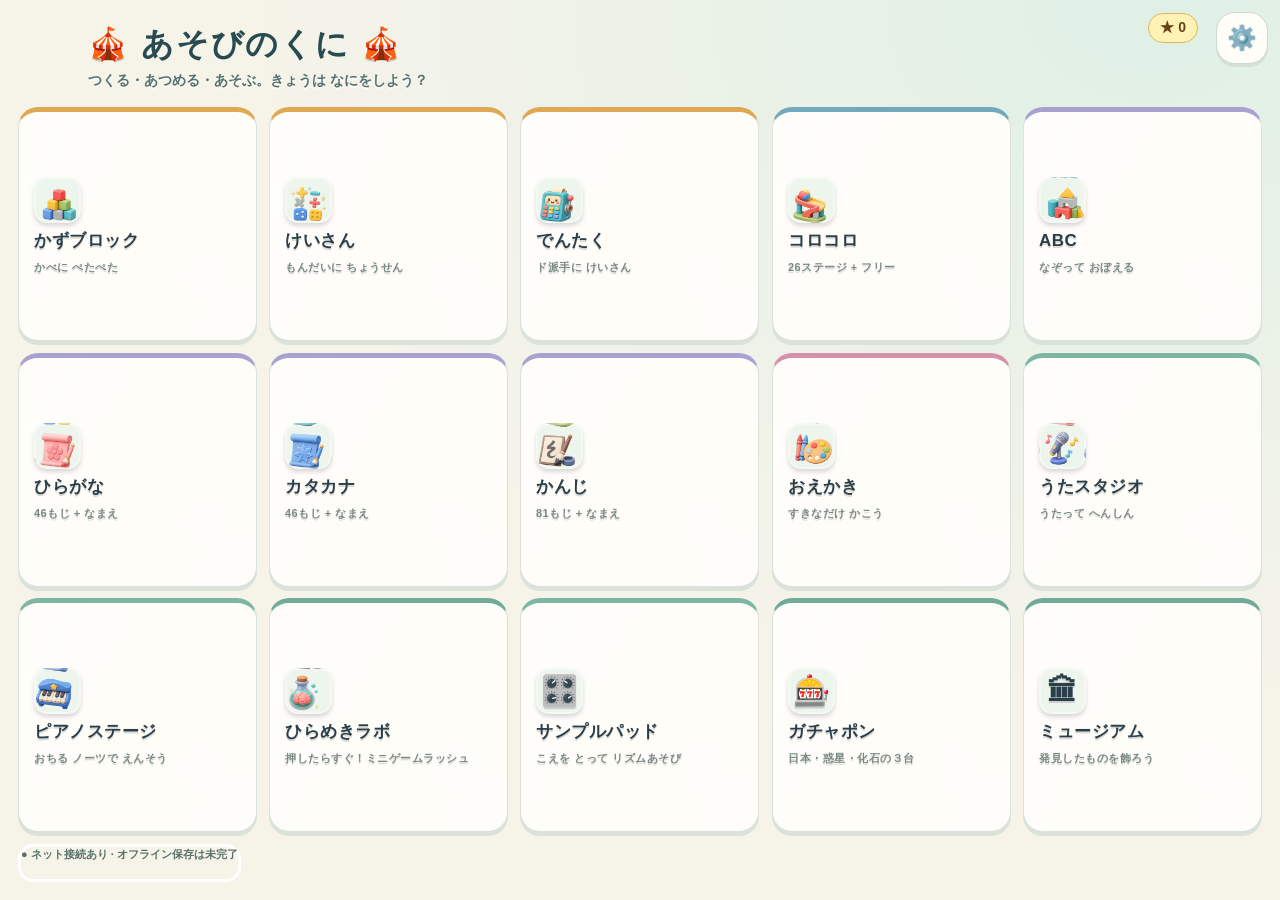
==== commit a92c614c: "Add files via upload" ====
--- a/index.html
+++ b/index.html
@@ -1137,7 +1137,7 @@
 }
 
 /* ================= global comfort settings ================= */
-var APP_VERSION='2026.11.09-daily-gacha';
+var APP_VERSION='2026.11.09-special-star';
 var PREF={sound:true,speech:true,calm:false};
 try{
   var savedPref=JSON.parse(localStorage.getItem('asobi-settings-v1')||'null');
--- a/museum.css
+++ b/museum.css
@@ -20,10 +20,6 @@
 
 /* Preserve the square frame of each machine in the three-panel atlas. */
 .gacha-stage{width:min(380px,100%);height:auto;aspect-ratio:1}
-.gacha-custom-machine{display:flex;flex-direction:column;align-items:center;justify-content:center;padding-bottom:24%;background:radial-gradient(circle at 50% 34%,#fff4bb 0 16%,#6dc3ae 17% 32%,#334771 33% 50%,#131d38 51%);border:4px solid #deae67}
-.theme-kanji .gacha-custom-machine{background:radial-gradient(circle at 50% 34%,#fff4bb 0 16%,#cc8374 17% 32%,#703657 33% 50%,#2e1e38 51%)}
-.gacha-custom-machine span{font:bold clamp(50px,12vw,95px) serif;color:#53293f}
-.gacha-custom-machine strong{color:#fff7ce;text-shadow:0 2px 5px #000}
 .gacha-stage.spinning::after,.gacha-stage.capsule-ready::after{content:'';position:absolute;inset:0;border-radius:22px;pointer-events:none;background:radial-gradient(circle,#fff6a900 32%,#ffe38988 100%);animation:gacha-glow .75s ease-in-out infinite alternate}
 .gacha-handle,.gacha-capsule{z-index:1}
 .capsule-reveal .exhibit-art{animation:prize-glow .85s ease-out}
@@ -39,4 +35,63 @@
 .capsule-opening::after{background:radial-gradient(circle at 50% 76%,#fff8ca 0%,#ffdd8470 29%,transparent 65%)}
 @keyframes capsule-open{0%{opacity:1;transform:scale(1)}55%{opacity:1;transform:rotate(-10deg) scale(1.22);filter:brightness(1.5)}100%{opacity:0;transform:scale(1.6);filter:brightness(2.8)}}
 @media(prefers-reduced-motion:reduce){.capsule-opening .gacha-capsule{animation:none}}
-.gacha-custom-machine strong{position:absolute;bottom:15%;left:0;right:0;text-align:center}
+
+.gacha-extra-machine{background-image:url('museum-machines-kanji-zodiac.webp');background-size:200% 100%}
+.theme-kanji .gacha-handle,.theme-zodiac .gacha-handle{top:calc(62% - 35px)}
+.theme-kanji .gacha-capsule,.theme-zodiac .gacha-capsule{bottom:5%}
+
+#scr-oekaki .studio-primary.studio-card-ready{
+  position:relative;overflow:visible;z-index:2;
+  color:#452005!important;background:linear-gradient(115deg,#ffb62e,#fff7a0 48%,#ffc144)!important;
+  border-color:#fff4a3!important;box-shadow:0 0 0 2px #d58320,0 0 18px 3px #ffd34b;
+  animation:studio-card-glow 1.4s ease-in-out 3;
+}
+#scr-oekaki .studio-card-ready::before{
+  content:'';pointer-events:none;position:absolute;top:100%;left:50%;width:88px;height:88px;
+  background:url('studio-card-sparkle.webp') center/contain no-repeat;
+  transform:translate(-50%,-5px);animation:studio-card-pop 2.4s ease-out both;
+}
+#scr-oekaki .studio-card-ready::after{
+  content:'✦';pointer-events:none;position:absolute;right:-9px;top:-12px;
+  color:#fff6ab;text-shadow:0 0 5px #924a00,0 0 9px #ffb52a;font-size:24px;
+  animation:studio-card-star .9s ease-in-out 3;
+}
+@keyframes studio-card-glow{
+  0%,100%{transform:scale(1);filter:brightness(1)}
+  45%{transform:scale(1.08);filter:brightness(1.18)}
+}
+@keyframes studio-card-pop{
+  from{opacity:0;transform:translate(-50%,-25px) rotate(-12deg) scale(.45)}
+  25%{opacity:1;transform:translate(-50%,-3px) rotate(3deg) scale(1.12)}
+  35%,85%{opacity:1;transform:translate(-50%,-5px)}
+  to{opacity:0;transform:translate(-50%,-5px)}
+}
+@keyframes studio-card-star{50%{transform:translate(6px,-5px) scale(1.35) rotate(30deg)}}
+@media(prefers-reduced-motion:reduce){
+  #scr-oekaki .studio-primary.studio-card-ready,
+  #scr-oekaki .studio-card-ready::before,
+  #scr-oekaki .studio-card-ready::after{animation:none}
+}
+
+.studio-reveal-dialog{text-align:center}
+.studio-reveal-stage{position:relative;display:grid;place-items:center;height:min(54vh,405px);margin:12px 0;overflow:hidden;perspective:900px;background:radial-gradient(ellipse,#644399,#15132d 72%);border-radius:16px}
+.studio-reveal-art,.studio-reveal-card{position:absolute;max-width:85%;max-height:88%;object-fit:contain;filter:drop-shadow(0 8px 12px #120b22)}
+.studio-reveal-card{opacity:0;border-radius:10px}
+.studio-reveal-playing .studio-reveal-art{animation:studio-art-in .85s ease-in both}
+.studio-reveal-playing .studio-reveal-card{animation:studio-card-spin 1.45s .68s cubic-bezier(.2,.7,.25,1) both}
+.studio-reveal-playing::after{content:'';position:absolute;inset:0;pointer-events:none;background:radial-gradient(circle,#fff8bd,transparent 65%);animation:studio-reveal-flare 1s .66s both}
+@keyframes studio-art-in{to{opacity:0;transform:scale(.12) rotate(-14deg)}}
+@keyframes studio-card-spin{from{opacity:0;transform:scale(.3) rotateY(-340deg)}28%{opacity:1}to{opacity:1;transform:scale(1) rotateY(0)}}
+@keyframes studio-reveal-flare{0%,100%{opacity:0}30%{opacity:.8}}
+@media(prefers-reduced-motion:reduce){
+ .studio-reveal-playing .studio-reveal-art,.studio-reveal-playing .studio-reveal-card,.studio-reveal-playing::after{animation:none}
+ .studio-reveal-playing .studio-reveal-art,.studio-reveal-playing::after{opacity:0}
+ .studio-reveal-playing .studio-reveal-card{opacity:1}
+}
+.studio-reveal-playing::before{content:'✦　✧　✦';position:absolute;z-index:1;top:15%;color:#fff3ac;font-size:clamp(22px,5vw,54px);text-shadow:0 0 10px #f3a437;pointer-events:none;animation:studio-reveal-stars 1.35s .72s both}
+@keyframes studio-reveal-stars{0%{opacity:0;transform:translateY(25px) scale(.4)}34%{opacity:1;transform:translateY(-6px) scale(1.1)}100%{opacity:0;transform:translateY(-24px) scale(1.2)}}
+@media(prefers-reduced-motion:reduce){.studio-reveal-playing::before{animation:none;display:none}}
+
+.studio-reveal-playing .studio-reveal-card{animation:studio-card-spin 1.45s .68s cubic-bezier(.2,.7,.25,1) both,studio-foil-shine .65s 2.16s ease-in-out}
+@keyframes studio-foil-shine{50%{filter:brightness(1.3) drop-shadow(0 0 14px #ffd375)}}
+@media(prefers-reduced-motion:reduce){.studio-reveal-playing .studio-reveal-card{animation:none}}
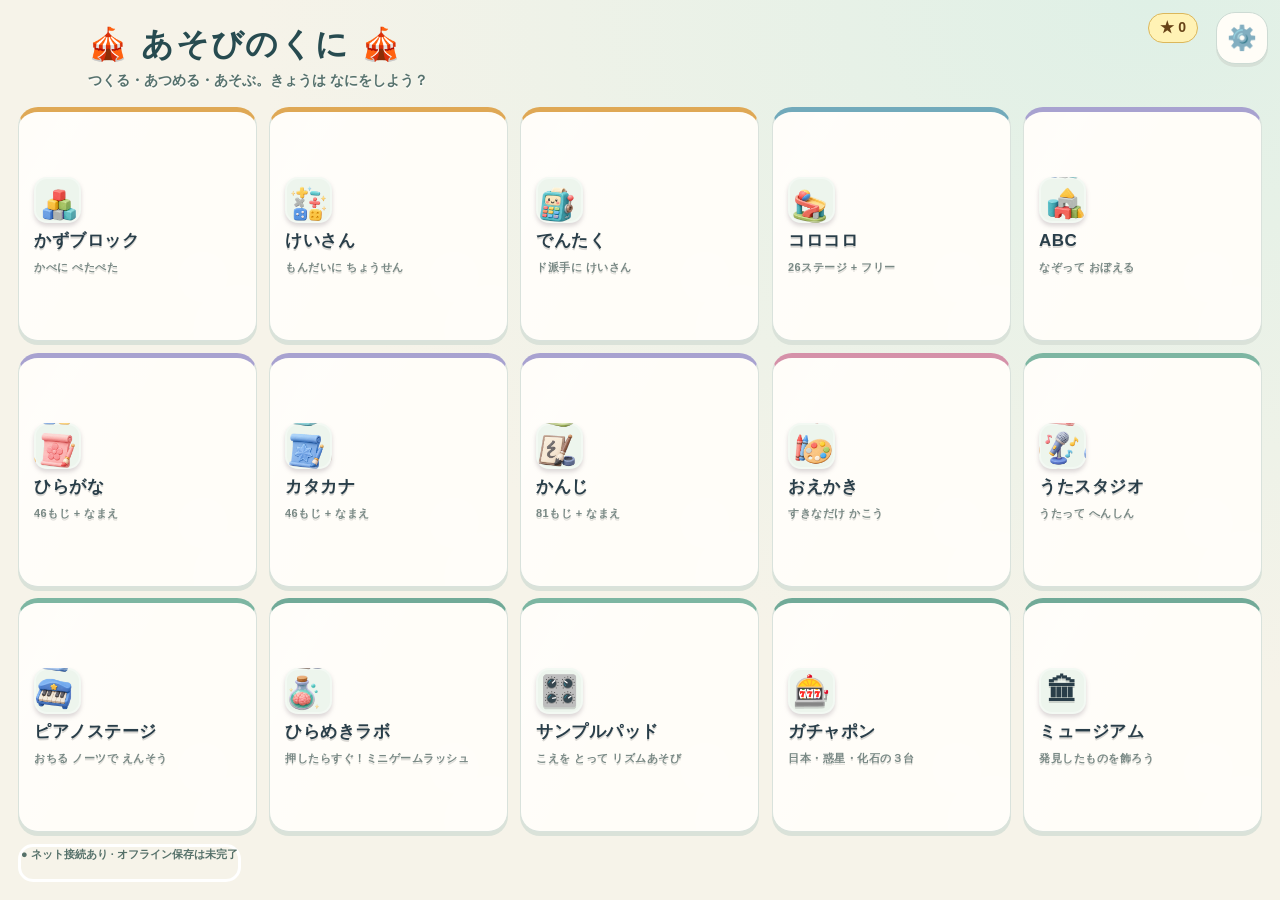
==== commit 0eb0a06d: "Add files via upload" ====
--- a/index.html
+++ b/index.html
@@ -1137,7 +1137,7 @@
 }
 
 /* ================= global comfort settings ================= */
-var APP_VERSION='2026.11.09-special-star';
+var APP_VERSION='2026.11.09-card-kana';
 var PREF={sound:true,speech:true,calm:false};
 try{
   var savedPref=JSON.parse(localStorage.getItem('asobi-settings-v1')||'null');
--- a/museum.css
+++ b/museum.css
@@ -95,3 +95,9 @@
 .studio-reveal-playing .studio-reveal-card{animation:studio-card-spin 1.45s .68s cubic-bezier(.2,.7,.25,1) both,studio-foil-shine .65s 2.16s ease-in-out}
 @keyframes studio-foil-shine{50%{filter:brightness(1.3) drop-shadow(0 0 14px #ffd375)}}
 @media(prefers-reduced-motion:reduce){.studio-reveal-playing .studio-reveal-card{animation:none}}
+
+.studio-kana{margin:8px 0 12px}
+.studio-kana summary{padding:8px 0;font-weight:bold}
+.studio-kana-grid{display:grid;grid-template-columns:repeat(5,minmax(0,1fr));gap:4px}
+.studio-dialog .studio-kana-grid button{min-height:39px;padding:4px;margin:0}
+.studio-kana-actions{display:flex;flex-wrap:wrap;gap:4px;margin-top:5px}
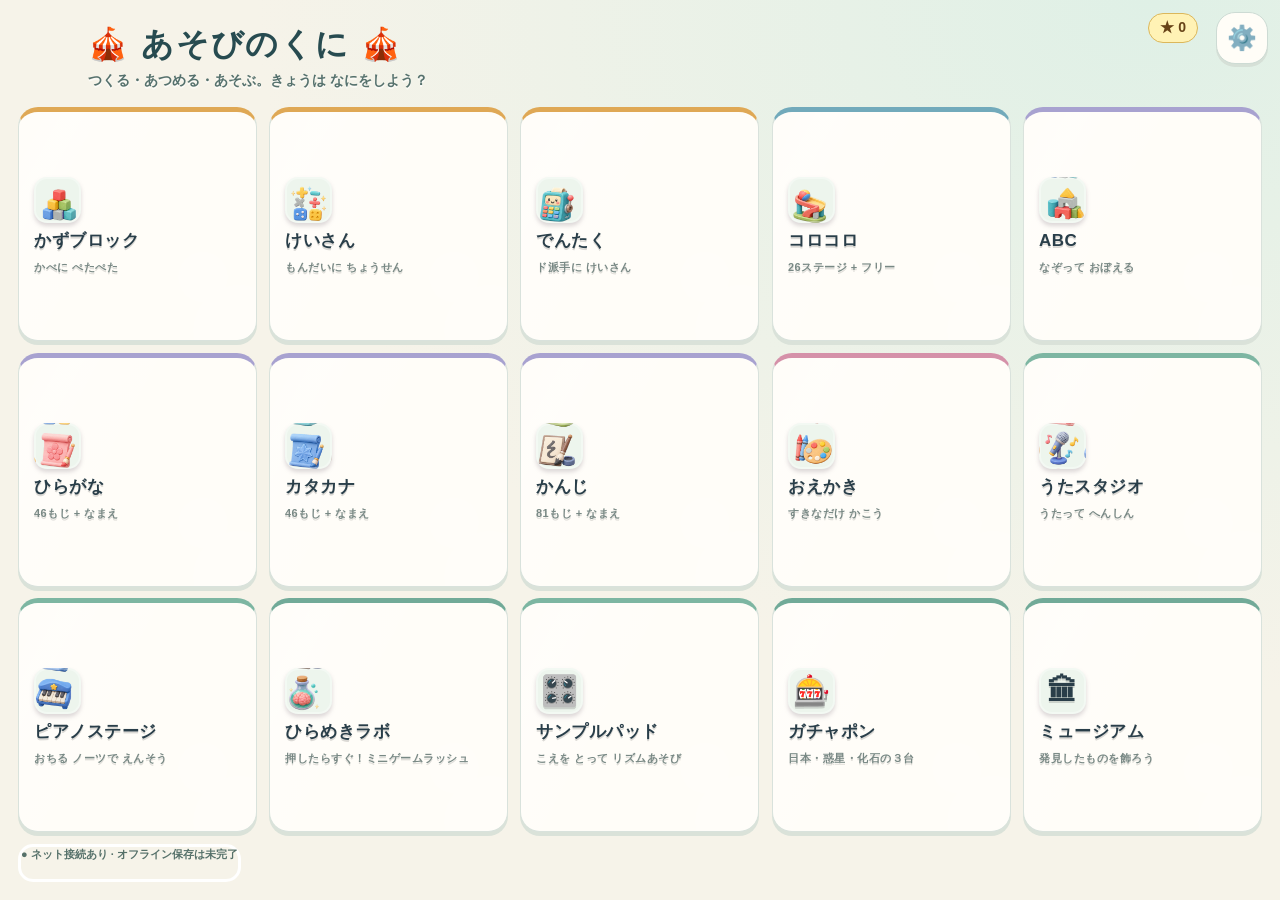
==== commit 21b35a5d: "Add files via upload" ====
--- a/index.html
+++ b/index.html
@@ -1137,7 +1137,7 @@
 }
 
 /* ================= global comfort settings ================= */
-var APP_VERSION='2026.11.09-card-kana';
+var APP_VERSION='2026.11.09-drawing-shapes';
 var PREF={sound:true,speech:true,calm:false};
 try{
   var savedPref=JSON.parse(localStorage.getItem('asobi-settings-v1')||'null');
--- a/museum.css
+++ b/museum.css
@@ -98,6 +98,6 @@
 
 .studio-kana{margin:8px 0 12px}
 .studio-kana summary{padding:8px 0;font-weight:bold}
-.studio-kana-grid{display:grid;grid-template-columns:repeat(5,minmax(0,1fr));gap:4px}
-.studio-dialog .studio-kana-grid button{min-height:39px;padding:4px;margin:0}
+.studio-kana-grid{display:grid;grid-template-columns:repeat(10,minmax(0,1fr));gap:3px}
+.studio-dialog .studio-kana-grid button{min-height:42px;min-width:0;padding:2px 0;margin:0}
 .studio-kana-actions{display:flex;flex-wrap:wrap;gap:4px;margin-top:5px}
